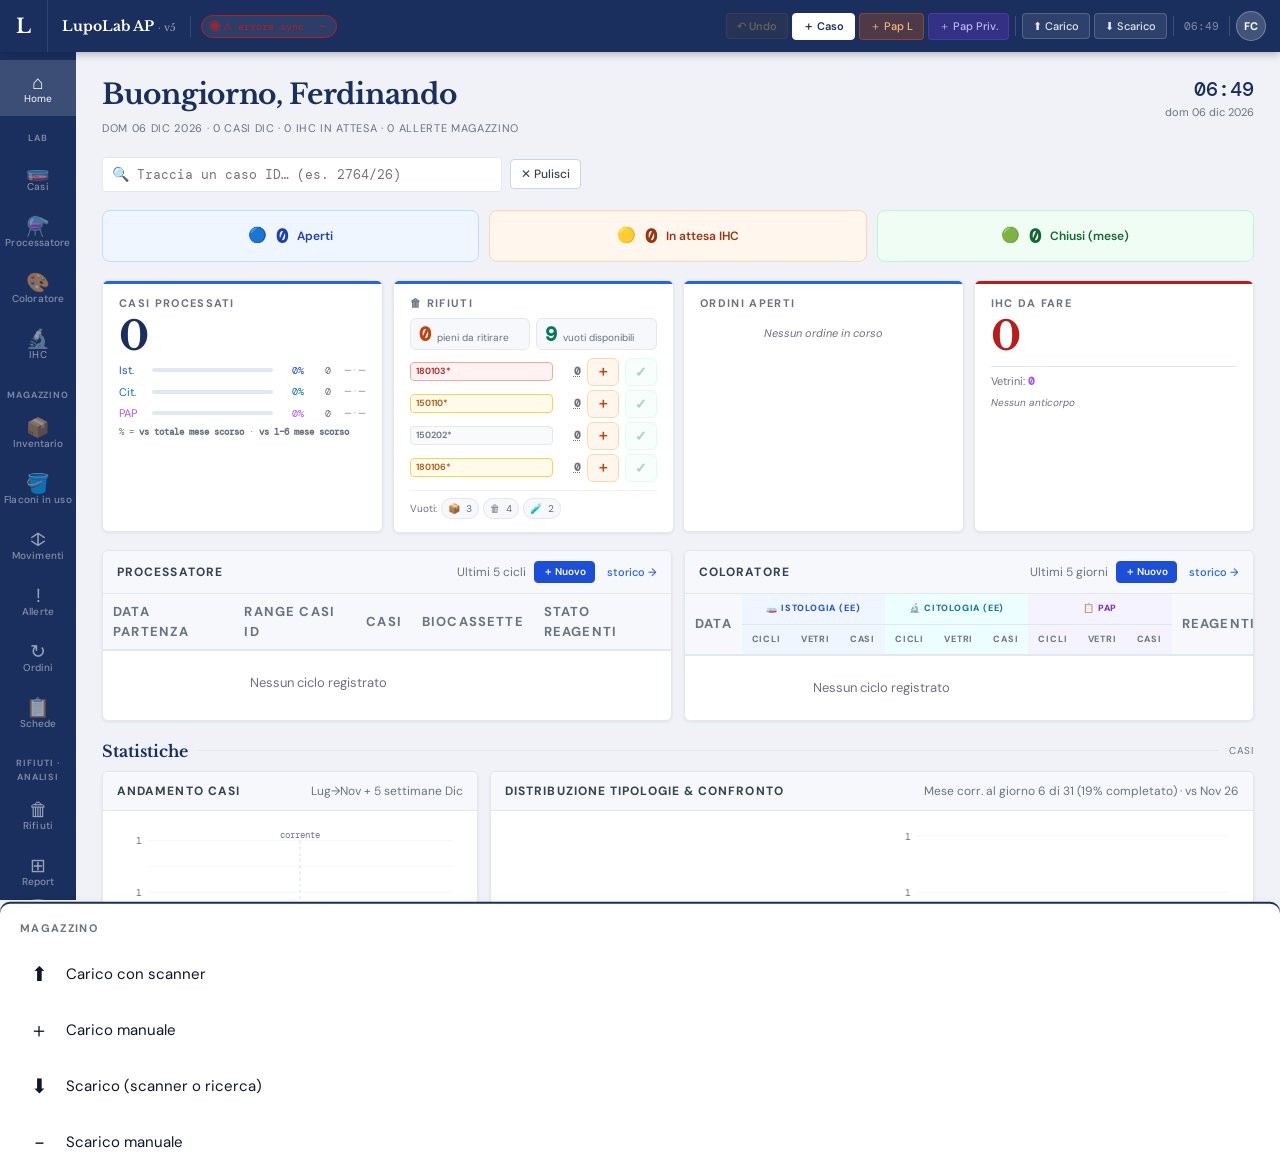
==== index.html @ 1e359bc2 "Add files via upload" ====
<!DOCTYPE html>
<html lang="it">
<head>
<meta charset="UTF-8">
<meta name="viewport" content="width=device-width,initial-scale=1">
<title>LupoLab AP · v5</title>
<link rel="preconnect" href="https://fonts.googleapis.com">
<link rel="preconnect" href="https://fonts.gstatic.com" crossorigin>
<link href="https://fonts.googleapis.com/css2?family=Libre+Baskerville:ital,wght@0,400;0,700;1,400&family=DM+Sans:wght@400;500;600&family=DM+Mono:wght@400;500&display=swap" rel="stylesheet">
<!-- defer: queste librerie servono solo per scan barcode e import Excel, mai all'avvio.
     Senza defer bloccavano il rendering della pagina finché non erano scaricate (>1MB). -->
<script defer src="https://unpkg.com/@zxing/library@0.19.1/umd/index.min.js"></script>
<script defer src="https://cdn.sheetjs.com/xlsx-0.20.3/package/dist/xlsx.full.min.js"></script>
<template id="__bundler_thumbnail" data-bg-color="#1a2f5e">
  <svg viewBox="0 0 1200 800" xmlns="http://www.w3.org/2000/svg">
    <rect width="1200" height="800" fill="#1a2f5e"/>
    <!-- vetrino portaoggetti -->
    <rect x="430" y="150" width="340" height="500" rx="18" fill="#ffffff" opacity="0.95"/>
    <rect x="430" y="150" width="340" height="118" rx="18" fill="#2563eb"/>
    <rect x="430" y="250" width="340" height="18" fill="#1a2f5e" opacity="0.18"/>
    <!-- sezione di tessuto -->
    <circle cx="600" cy="440" r="96" fill="#b45309" opacity="0.55"/>
    <circle cx="568" cy="410" r="34" fill="#6d28d9" opacity="0.6"/>
    <circle cx="636" cy="470" r="26" fill="#0e7490" opacity="0.6"/>
    <!-- righe di dati -->
    <rect x="478" y="572" width="244" height="13" rx="6" fill="#1a2f5e" opacity="0.3"/>
    <rect x="478" y="601" width="168" height="13" rx="6" fill="#1a2f5e" opacity="0.18"/>
    <text x="600" y="726" font-family="Georgia,serif" font-size="52" font-weight="700"
          fill="#ffffff" text-anchor="middle" opacity="0.92">LupoLab AP</text>
  </svg>
</template>
<style>
:root {
  --accent:   #1a2f5e;
  --accent2:  #2563eb;
  --accent-hi:rgba(255,255,255,.15);
  --bg:       #f0f2f7;
  --surface:  #ffffff;
  --surface2: #f6f8fc;   /* V7: allineato a --sunken */
  --border:   #e2e8f0;
  --border2:  #cbd5e1;
  --border-faint: #eef2f7;
  --text:     #0f172a;
  --text2:    #374151;
  --text3:    #6b7280;
  --text4:    #78838f;   /* V4: era #b0bec5 → 1.91:1, non leggibile */
  /* V4 — foreground scuriti per superare 4.5:1 sui rispettivi fondi.
     I fondi (-bg) e i bordi (-bd) restano invariati: la palette percepita non cambia. */
  --green:    #047857; --green-bg:#ecfdf5; --green-bd:#a7f3d0;   /* 4.79:1 */
  --red:      #b91c1c; --red-bg:  #fef2f2; --red-bd:  #fca5a5;   /* 5.94:1 */
  --yellow:   #b45309; --yellow-bg:#fffbeb;--yellow-bd:#fcd34d;  /* 4.99:1 */
  --blue:     #1d4ed8; --blue-bg: #eff6ff; --blue-bd: #bfdbfe;   /* 6.42:1 */
  --orange:   #c2410c; --orange-bg:#fff7ed;--orange-bd:#fed7aa;  /* 4.94:1 */
  --purple:   #6d28d9; --purple-bg:#f5f3ff;--purple-bd:#ddd6fe;  /* 6.66:1 */
  --teal:     #0e7490; --teal-bg: #ecfeff; --teal-bd: #a5f3fc;   /* 5.11:1 */
  --bg2:      #ffffff;
  --bg3:      #f6f8fc;   /* V7: allineato a --sunken */
  --bg4:      #f1f5f9;
  /* V7 — tre superfici con un significato dichiarato.
     surface = contenuto · sunken = contenitore/incasso · bg = pagina.
     I token storici sopra restano come alias per non rompere il markup esistente. */
  --sunken:   #f6f8fc;
  --r:6px; --r-sm:4px; --r-lg:10px;
  --sh-sm:0 1px 3px rgba(15,23,42,.08);
  --sh:    0 4px 12px rgba(15,23,42,.10);
  --shadow-lg:0 10px 25px -3px rgba(0,0,0,.08),0 4px 10px -4px rgba(0,0,0,.05);
}
*,*::before,*::after{box-sizing:border-box;margin:0;padding:0}
html{scroll-behavior:smooth}
body{font-family:'DM Sans',sans-serif;font-size:14px;line-height:1.5;
  color:var(--text2);background:var(--bg);min-height:100vh;
  -webkit-font-smoothing:antialiased}
a{text-decoration:none;color:inherit}
button{font-family:inherit;cursor:pointer;border:none;background:none}
::-webkit-scrollbar{width:5px;height:5px}
::-webkit-scrollbar-track{background:transparent}
::-webkit-scrollbar-thumb{background:var(--border2);border-radius:99px}

/* Scrollbar più visibile per la tabella campioni e ordini */
#camp-tbody, #camp-counters ~ .card > div[style*="overflow-y"]{scrollbar-width:thin;scrollbar-color:var(--accent2) var(--bg2)}
.card > div[style*="overflow-y:auto"]::-webkit-scrollbar{width:12px}
.card > div[style*="overflow-y:auto"]::-webkit-scrollbar-track{background:var(--bg2);border-radius:99px}
.card > div[style*="overflow-y:auto"]::-webkit-scrollbar-thumb{background:var(--accent2);border-radius:99px;border:2px solid var(--bg2)}
.card > div[style*="overflow-y:auto"]::-webkit-scrollbar-thumb:hover{background:var(--accent)}

/* LAYOUT */
.app{display:grid;grid-template-rows:52px 1fr;
  grid-template-columns:76px 1fr;min-height:100vh}   /* O2: era 48px, icone senza nome */

/* HEADER */
.hdr{grid-column:1/-1;grid-row:1;height:52px;
  background:var(--accent);display:flex;align-items:center;
  padding:0 14px 0 0;position:sticky;top:0;z-index:200;
  box-shadow:0 2px 8px rgba(15,23,42,.30)}
.hdr-logo{width:48px;height:52px;display:flex;align-items:center;
  justify-content:center;flex-shrink:0;
  border-right:1px solid rgba(255,255,255,.10)}
.hdr-logo span{font-family:'Libre Baskerville',serif;font-size:20px;
  font-weight:700;color:#fff;letter-spacing:-.5px}
.hdr-brand{font-family:'Libre Baskerville',serif;font-size:14px;
  font-weight:700;color:#fff;padding:0 14px;white-space:nowrap;
  border-right:1px solid rgba(255,255,255,.12);margin-right:10px}
.hdr-brand span{font-size:10px;font-weight:400;opacity:.55;margin-left:4px}
.sync-chip{display:flex;align-items:center;gap:5px;padding:3px 10px;
  border-radius:999px;border:1px solid rgba(255,255,255,.16);
  background:rgba(255,255,255,.07);font-family:'DM Mono',monospace;
  font-size:10px;color:rgba(255,255,255,.70);cursor:pointer;white-space:nowrap}
.sync-dot{width:6px;height:6px;border-radius:50%;background:var(--green);flex-shrink:0}
.sync-dot.offline{background:var(--red)}
.sync-dot.syncing{background:var(--yellow);animation:pulse 1.2s infinite}
.sync-dot.err{background:var(--red);box-shadow:0 0 0 3px rgba(220,38,38,.25)}
.sync-chip.err{color:var(--red)!important;border-color:var(--red)!important}
@keyframes pulse{0%,100%{opacity:1}50%{opacity:.4}}
.hdr-gap{flex:1}
.hdr-btns{display:flex;align-items:center;gap:4px;min-width:0}
.hdr-actions{display:flex;align-items:center;gap:4px;min-width:0}
.hbtn{padding:5px 10px;border-radius:var(--r-sm);
  border:1px solid rgba(255,255,255,.18);background:rgba(255,255,255,.09);
  color:rgba(255,255,255,.88);font-size:11px;font-weight:500;
  transition:background .13s;white-space:nowrap}
.hbtn:hover{background:rgba(255,255,255,.20)}
.hbtn.primary{background:#fff;color:var(--accent);border-color:#fff;font-weight:600}
.hbtn.primary:hover{background:#e8f0fe}
.hbtn.pap-l{background:rgba(234,88,12,.25);border-color:rgba(234,88,12,.40);color:#fdba74}
.hbtn.pap-p{background:rgba(124,58,237,.25);border-color:rgba(124,58,237,.40);color:#c4b5fd}
.hbtn.undo{background:rgba(217,119,6,.20);border-color:rgba(217,119,6,.40);color:#fcd34d}
.hbtn.undo:disabled{opacity:.35;cursor:not-allowed}
.hdr-sep{width:1px;height:20px;background:rgba(255,255,255,.16);margin:0 2px}
.hdr-time{font-family:'DM Mono',monospace;font-size:11px;
  color:rgba(255,255,255,.45);padding:0 4px}
.fc-btn{width:30px;height:30px;border-radius:50%;background:rgba(255,255,255,.18);
  border:1px solid rgba(255,255,255,.28);color:#fff;font-size:11px;
  font-weight:700;display:flex;align-items:center;justify-content:center;
  cursor:pointer;flex-shrink:0;transition:background .13s}
.fc-btn:hover{background:rgba(255,255,255,.30)}

/* RAIL */
.rail{grid-column:1;grid-row:2;width:76px;background:var(--accent);
  overflow-y:auto;scrollbar-width:none;
  display:flex;flex-direction:column;align-items:center;
  padding:8px 0;position:sticky;top:52px;
  height:calc(100vh - 52px);overflow-y:auto;scrollbar-width:none}
.rail::-webkit-scrollbar{display:none}
.rail-item{position:relative;width:100%;min-height:56px;display:flex;
  flex-direction:column;align-items:center;justify-content:center;gap:2px;
  padding:6px 2px;font-size:19px;line-height:1;text-align:center;
  color:rgba(255,255,255,.55);cursor:pointer;
  transition:color .12s,background .12s;flex-shrink:0;user-select:none}
.rail-item:hover{background:rgba(255,255,255,.10);color:rgba(255,255,255,.90)}
.rail-item.active{background:var(--accent-hi);color:#fff}
.rail-item::after{content:attr(data-label);
  font-family:'DM Sans',sans-serif;font-size:10px;font-weight:500;
  letter-spacing:.01em;max-width:72px;overflow:hidden;text-overflow:ellipsis;
  white-space:nowrap;color:inherit;opacity:.85;pointer-events:none}
.rail-badge{position:absolute;top:6px;right:14px;min-width:14px;height:14px;
  background:var(--red);color:#fff;border-radius:999px;font-size:8px;
  font-weight:700;display:flex;align-items:center;justify-content:center;
  padding:0 3px;pointer-events:none}
.rail-badge.hidden{display:none}
.rail-div{width:44px;height:1px;background:rgba(255,255,255,.14);margin:8px auto 2px}
/* O3 — intestazione di gruppo: dice a cosa serve il blocco di icone sotto */
.rail-grp{font-size:9px;font-weight:700;letter-spacing:.1em;text-transform:uppercase;
  color:rgba(255,255,255,.42);text-align:center;padding:6px 2px 3px;user-select:none}
.rail-bottom{flex:1}
.rail-avatar{width:30px;height:30px;border-radius:50%;
  background:rgba(255,255,255,.18);border:1px solid rgba(255,255,255,.28);
  color:#fff;font-size:11px;font-weight:700;display:flex;
  align-items:center;justify-content:center;cursor:pointer;
  transition:background .12s;margin-bottom:8px}
.rail-avatar:hover{background:rgba(255,255,255,.30)}

/* MAIN */
.main{grid-column:2;grid-row:2;padding:22px 26px;
  overflow-y:auto;min-height:calc(100vh - 52px)}
.view{display:none}.view.active{display:block}

/* CARD */
.card{background:var(--surface);border:1px solid var(--border);border-radius:var(--r);overflow:hidden;box-shadow:var(--sh-sm)}
.card-hdr{display:flex;align-items:center;gap:8px;padding:10px 14px;border-bottom:1px solid var(--border);background:var(--sunken)}
.card-title{font-size:12px;font-weight:700;letter-spacing:.09em;text-transform:uppercase;color:var(--text2);flex:1}
.card-sub{font-size:12px;color:var(--text3)}
.card-lnk{font-size:11px;color:var(--accent2);font-weight:500;cursor:pointer;white-space:nowrap}
.card-lnk:hover{text-decoration:underline}

/* KPI */
.kpi-card{background:var(--surface);border:1px solid var(--border);border-radius:var(--r);padding:14px 16px 13px;box-shadow:var(--sh-sm);position:relative;overflow:hidden;cursor:pointer;transition:box-shadow .13s,transform .13s}
.kpi-card:hover{box-shadow:var(--sh);transform:translateY(-1px)}
.kpi-card::before{content:'';position:absolute;top:0;left:0;right:0;height:3px;background:var(--accent2);border-radius:var(--r) var(--r) 0 0}
.kpi-card.k-red::before{background:var(--red)}
.kpi-card.k-orange::before{background:var(--orange)}
.kpi-card.k-purple::before{background:var(--purple)}
.kpi-card.k-green::before{background:var(--green)}
/* FIX [UI/UX]: card Rifiuti in home */
.rifh{container-type:inline-size}
@container (max-width:250px){ .rifh-r .rifh-n{display:none} .rifh-r .cer-chip{flex:1;justify-content:flex-start} .rifh-tot span{font-size:9px} }
.rifh-tot{display:grid;grid-template-columns:1fr 1fr;gap:6px;margin:6px 0 8px}
.rifh-tot>div{background:var(--sunken);border:1px solid var(--border);border-radius:6px;padding:5px 8px;display:flex;align-items:baseline;gap:6px;min-width:0}
.rifh-tot b{font-family:'DM Mono',monospace;font-size:20px;font-weight:700;line-height:1}
.rifh-tot span{font-size:10px;color:var(--text3);line-height:1.2}
.rifh-righe{display:flex;flex-direction:column;gap:4px}
.rifh-r{display:flex;align-items:center;gap:6px;font-size:11px;min-width:0}
.rifh-r .cer-chip{font-size:9px;padding:2px 5px;flex-shrink:0}
.rifh-r .rifh-n{flex:1;min-width:0;color:var(--text2);white-space:nowrap;overflow:hidden;text-overflow:ellipsis}
.rifh-r .rifh-p{font-family:'DM Mono',monospace;font-weight:700;min-width:22px;text-align:right}
.rifh-b{width:32px;height:28px;border-radius:6px;border:1px solid var(--border2);background:var(--surface);font-size:14px;font-weight:700;color:var(--text2);cursor:pointer;flex-shrink:0;display:flex;align-items:center;justify-content:center;padding:0}
.rifh-b.add{color:var(--orange);border-color:var(--orange-bd);background:var(--orange-bg)}
.rifh-b.ok{color:var(--green);border-color:var(--green-bd);background:var(--green-bg)}
.rifh-b:disabled{opacity:.35;cursor:not-allowed}
.rifh-vuoti{display:flex;gap:4px;flex-wrap:wrap;margin-top:8px;padding-top:7px;border-top:1px solid var(--border-faint);font-size:10px;color:var(--text3);align-items:center}
.rifh-vuoti .v{padding:2px 6px;border-radius:10px;background:var(--bg3);border:1px solid var(--border);font-family:'DM Mono',monospace;white-space:nowrap}
.rifh-vuoti .v.zero{background:var(--red-bg);border-color:var(--red-bd);color:var(--red)}
.rifh-vuoti .v.poco{background:var(--yellow-bg);border-color:var(--yellow-bd);color:var(--yellow)}
.kpi-lbl{font-size:11px;font-weight:700;letter-spacing:.12em;text-transform:uppercase;color:var(--text3);margin-bottom:5px}
.kpi-val{font-family:'Libre Baskerville',serif;font-size:40px;font-weight:700;color:var(--accent);line-height:1;margin-bottom:4px}
.kpi-val.red{color:var(--red)}.kpi-val.blue{color:var(--blue)}.kpi-val.orange{color:var(--orange)}.kpi-val.green{color:var(--green)}
.kpi-delta{font-family:'DM Mono',monospace;font-size:10px;color:var(--text3);margin-top:4px}
.kpi-delta.up{color:var(--green)}
.kpi-delta.down{color:var(--red)}

/* CER chips */
.cer-chip{padding:4px 6px;border-radius:var(--r-sm);font-size:10px;font-weight:600;display:flex;justify-content:space-between;gap:4px}
.cer-chip.red{background:var(--red-bg);color:var(--red);border:1px solid var(--red-bd)}
.cer-chip.yellow{background:var(--yellow-bg);color:var(--yellow);border:1px solid var(--yellow-bd)}
.cer-chip.gray{background:#f9fafb;color:#6b7280;border:1px solid #e5e7eb}

/* TABELLE */
.tbl{width:100%;border-collapse:collapse}
.tbl thead th{text-align:left;padding:8px 10px;font-size:13px;font-weight:700;letter-spacing:.09em;text-transform:uppercase;color:var(--text3);background:var(--sunken);border-bottom:2px solid var(--border)}
.tbl tbody tr{border-bottom:1px solid var(--border);transition:background .10s}
.tbl tbody tr:last-child{border-bottom:none}
.tbl tbody tr:hover{background:var(--sunken)}
.tbl tbody td{padding:8px 10px;font-size:14px;color:var(--text2);vertical-align:middle;white-space:nowrap}
.mono{font-family:'DM Mono',monospace;font-size:13px}
.exp-arrow{cursor:pointer;color:var(--text3);font-size:10px;padding-right:4px;transition:transform .15s;width:18px;display:inline-block}
.expandable{cursor:pointer}
.expandable:hover .exp-arrow{color:var(--accent2)}
.expandable.open .exp-arrow{transform:rotate(90deg)}
.exp-row{background:#f0f4ff !important}
.exp-row.hidden{display:none}
.exp-body{padding:10px 14px;font-size:12px;color:var(--text2);line-height:1.8}
.note-warn{display:inline-block;background:var(--yellow-bg);color:var(--yellow);padding:2px 8px;border-radius:var(--r-sm);font-size:11px;font-weight:500;border:1px solid var(--yellow-bd)}
.note-ok{display:inline-block;color:var(--text3);font-size:11px}

/* BADGE */
.badge{display:inline-flex;align-items:center;padding:3px 9px;border-radius:999px;font-size:11px;font-weight:600;border:1px solid transparent;white-space:nowrap}
.bg-green{background:var(--green-bg);color:var(--green);border-color:var(--green-bd)}
.bg-red{background:var(--red-bg);color:var(--red);border-color:var(--red-bd)}
.bg-yellow{background:var(--yellow-bg);color:var(--yellow);border-color:var(--yellow-bd)}
.bg-blue{background:var(--blue-bg);color:var(--blue);border-color:var(--blue-bd)}
.bg-orange{background:var(--orange-bg);color:var(--orange);border-color:var(--orange-bd)}
.bg-purple{background:var(--purple-bg);color:var(--purple);border-color:var(--purple-bd)}
.bg-teal{background:var(--teal-bg);color:var(--teal);border-color:var(--teal-bd)}

/* PAGE HEADER */
.pg-hdr{display:flex;align-items:center;justify-content:space-between;margin-bottom:18px;flex-wrap:wrap;gap:8px}
/* V9 — .page-sub e .page-title sono alias storici: una sola resa */
.page-sub,.pg-sub{font-size:12.5px;color:var(--text3);margin-top:2px}
.pg-title{font-family:'Libre Baskerville',serif;font-size:22px;font-weight:700;color:var(--accent)}

/* CONTATORI */
.cnt-card{background:var(--surface);border:1px solid var(--border);border-radius:var(--r);padding:12px 14px;box-shadow:var(--sh-sm)}
.cnt-lbl{font-size:11px;font-weight:700;letter-spacing:.11em;text-transform:uppercase;color:var(--text3);margin-bottom:4px}
.cnt-val{font-family:'Libre Baskerville',serif;font-size:28px;font-weight:700;line-height:1}

/* FILTRI CHIP */
.filter-bar{display:flex;gap:5px;margin-bottom:12px;flex-wrap:wrap;align-items:center}
.chip,.f-btn{padding:5px 13px;border-radius:999px;border:1.5px solid var(--border2);background:var(--surface);color:var(--text2);cursor:pointer;font-size:12px;font-weight:500;transition:all .12s;font-family:'DM Sans',sans-serif;display:inline-flex;align-items:center}
.chip:hover,.f-btn:hover{border-color:var(--accent2);color:var(--accent2)}
.chip.active,.f-btn.active{background:var(--accent);color:#fff;border-color:var(--accent);font-weight:600}

/* BOTTONI PAGINA
   V5 — .hbtn2 e .btn condividono taglia, raggio e peso: lo stesso
   "＋ Registra" ha lo stesso aspetto in tutte le 16 viste. */
.hbtn2{padding:8px 14px;border-radius:var(--r-sm);border:1.5px solid var(--border2);background:var(--surface);color:var(--text2);font-size:13px;font-weight:500;cursor:pointer;transition:all .13s;font-family:'DM Sans',sans-serif;white-space:nowrap}
.hbtn2:hover{border-color:var(--accent2);color:var(--accent2)}
.hbtn2.primary{background:var(--blue);border-color:var(--blue);color:#fff;font-weight:600}
.hbtn2.primary:hover{filter:brightness(.94);color:#fff}
.hbtn2.primary:hover{background:#1d4ed8;border-color:#1d4ed8}
.hbtn2.pap-l{background:var(--orange-bg);border-color:var(--orange-bd);color:var(--orange)}
.hbtn2.pap-p{background:var(--purple-bg);border-color:var(--purple-bd);color:var(--purple)}
.hbtn2.ok{background:var(--green-bg);border-color:var(--green-bd);color:var(--green)}
.hbtn2.warn{background:var(--yellow-bg);border-color:var(--yellow-bd);color:var(--yellow)}
.hbtn2.danger{background:var(--red-bg);border-color:var(--red-bd);color:var(--red)}

/* AZIONI TABELLA */
.act-cell{width:32px;text-align:center}
.act-btn{padding:4px 6px;border-radius:var(--r-sm);border:1px solid var(--border);background:var(--surface);cursor:pointer;font-size:11px;transition:background .12s;color:var(--text3)}
.act-btn:hover{background:var(--bg);border-color:var(--border2)}

/* SEARCH INPUT */
.search-inp{padding:8px 10px 8px 30px;border:1.5px solid var(--border2);border-radius:var(--r-sm);font-size:16px;background:var(--surface);color:var(--text);outline:none;width:200px;font-family:'DM Sans',sans-serif}
.search-inp:focus{border-color:var(--accent2);box-shadow:0 0 0 3px rgba(37,99,235,.10)}
.search-wrap{position:relative;display:flex;align-items:center}
.search-wrap .s-ico{position:absolute;left:9px;font-size:12px;color:var(--text3);pointer-events:none}

/* ORDINI */
.ord-card{background:var(--surface);border:1.5px solid var(--border);border-radius:var(--r);padding:12px 14px;cursor:pointer;transition:border-color .13s,box-shadow .13s}
.ord-card:hover{border-color:var(--accent2);box-shadow:var(--sh-sm)}
.ord-card.active-ord{border-color:var(--accent2);box-shadow:0 0 0 3px rgba(37,99,235,.12)}

/* ALLERTE */
.alert-row{background:var(--surface);border:1px solid var(--border);border-radius:var(--r);padding:12px 14px;display:flex;align-items:center;gap:10px;box-shadow:var(--sh-sm)}
.alert-prod{font-size:13px;font-weight:600;color:var(--text);margin-bottom:2px}
.alert-meta{font-size:11px;color:var(--text3)}

/* RIFIUTI BIG CARD */
.cer-big{background:var(--surface);border:1px solid var(--border);border-radius:var(--r);padding:14px 16px;box-shadow:var(--sh-sm)}
.cer-big.red{border-top:3px solid var(--red)}.cer-big.yellow{border-top:3px solid var(--yellow)}.cer-big.gray{border-top:3px solid var(--text3)}
.cer-big.blue{border-top:3px solid var(--blue)}
.cer-code{font-family:'DM Mono',monospace;font-size:16px;font-weight:700;color:var(--accent);margin-bottom:4px}
.cer-desc{font-size:11px;color:var(--text3);margin-bottom:10px}
.cer-counts{display:flex;flex-direction:column;gap:4px;font-size:13px;color:var(--text2)}

/* FC MENU */
.fc-item{padding:8px 14px;font-size:12px;font-weight:500;color:var(--text2);cursor:pointer;transition:background .12s;display:flex;align-items:center;gap:8px}
.fc-item:hover{background:var(--bg)}
.fc-item .ico{width:18px;text-align:center}

/* MODAL */
.modal-overlay{position:fixed;inset:0;background:rgba(15,23,42,.5);display:flex;align-items:center;justify-content:center;z-index:1000;opacity:0;pointer-events:none;transition:opacity .2s;backdrop-filter:blur(4px)}
.modal-overlay.open{opacity:1;pointer-events:all}
.modal{background:var(--bg2);border-radius:var(--r-lg);padding:24px;box-shadow:var(--shadow-lg);max-height:90vh;overflow-y:auto;width:480px;max-width:95vw;transform:translateY(8px);transition:transform .2s;border:1px solid var(--border)}
.modal-overlay.open .modal{transform:translateY(0)}
.modal-title{font-family:'Libre Baskerville',serif;font-size:20px;font-weight:700;color:var(--accent);margin-bottom:18px;letter-spacing:-.3px}
.modal-footer{display:flex;gap:8px;justify-content:flex-end;margin-top:20px;padding-top:16px;border-top:1px solid var(--border)}
.form-grid{display:grid;grid-template-columns:1fr 1fr;gap:12px}
.fg{display:flex;flex-direction:column;gap:4px;margin-bottom:0}
.fg.full{grid-column:1/-1}
.fg label{font-size:11px;font-weight:600;color:var(--text3)}
.fg input,.fg select,.fg textarea{padding:9px 11px;border:1.5px solid var(--border2);border-radius:var(--r-sm);font-size:16px;font-family:'DM Sans',sans-serif;color:var(--text);background:var(--surface);outline:none;transition:border-color .12s}
.fg input:focus,.fg select:focus,.fg textarea:focus{border-color:var(--accent2);box-shadow:0 0 0 3px rgba(37,99,235,.10)}
.fg textarea{resize:vertical;min-height:60px;font-family:'DM Sans',sans-serif}
.btn{padding:8px 14px;border-radius:var(--r-sm);border:1.5px solid var(--border2);background:var(--surface);font-size:13px;font-weight:500;color:var(--text2);cursor:pointer;font-family:'DM Sans',sans-serif;transition:background .12s,border-color .12s}
.btn:hover{background:var(--bg);border-color:var(--border2)}
.btn-sm{padding:6px 10px;font-size:12px}
.btn-primary{background:var(--accent2);color:#fff;border-color:var(--accent2);font-weight:600}
.btn-primary:hover{background:#1d4ed8;border-color:#1d4ed8}
.btn-ok{background:var(--green-bg);color:var(--green);border-color:var(--green-bd)}
.btn-warn{background:var(--yellow-bg);color:var(--yellow);border-color:var(--yellow-bd)}
.btn-danger{background:var(--red-bg);color:var(--red);border-color:var(--red-bd)}
.btn-danger:hover{background:#fee2e2}
.reagente-usato-row{display:flex;flex-wrap:wrap;gap:8px;align-items:center;padding:8px 12px;border:1.5px solid var(--border);border-radius:var(--r-sm);margin-bottom:6px;background:var(--bg3);transition:border-color .12s}
.reagente-usato-row select,.reagente-usato-row input{flex:1;padding:4px 8px;border:1px solid var(--border2);border-radius:var(--r-sm);font-size:12px;font-family:'DM Mono',monospace;background:var(--surface)}

/* TOAST */
.toast-container{position:fixed;bottom:20px;left:50%;transform:translateX(-50%);z-index:2000;display:flex;flex-direction:column;gap:8px;pointer-events:none;align-items:center}
.toast{background:#1a2f5e;color:#fff;padding:10px 20px;border-radius:var(--r);font-size:13px;font-weight:500;opacity:0;transform:translateY(20px);transition:opacity .25s,transform .25s;pointer-events:auto;box-shadow:0 6px 20px rgba(0,0,0,.18);max-width:360px}
.toast.show{opacity:1;transform:translateY(0)}
.toast.t-ok,.toast.t-success{background:var(--green)}
.toast.t-err,.toast.t-error{background:var(--red)}
.toast.t-warn,.toast.t-warning{background:var(--yellow);color:#1a2f5e}
.toast.t-info{background:var(--accent)}
@keyframes fadeIn{from{opacity:0;transform:translateY(-4px)}to{opacity:1;transform:translateY(0)}}

/* IHC chips (anticorpi) */
.ihc-chips{display:flex;flex-wrap:wrap;gap:4px;margin-top:6px}
.ihc-chip{padding:2px 8px;border-radius:999px;font-size:10px;font-weight:600;border:1px solid var(--border);background:var(--surface);color:var(--text2);cursor:pointer;transition:all .12s;font-family:'DM Sans',sans-serif}
.ihc-chip:hover{border-color:var(--accent2)}
.ihc-chip.done{background:var(--green-bg);border-color:var(--green-bd);color:var(--green);text-decoration:line-through;opacity:.7}

/* Campione card (IHC) */
.campione-card{background:var(--surface);border:1.5px solid var(--border);border-radius:var(--r);padding:12px 14px;margin-bottom:8px;cursor:pointer;transition:border-color .13s,box-shadow .13s}
.campione-card:hover{border-color:var(--accent2);box-shadow:var(--sh-sm)}

/* Frammento chip (tracciabilità) */
.frammento-chip{display:inline-flex;align-items:center;gap:3px;background:var(--blue-bg);border:1px solid var(--blue-bd);border-radius:4px;padding:2px 7px;font-size:11px;font-family:'DM Mono',monospace;color:var(--blue);margin:2px}
.frammento-chip.removable button{background:none;border:none;cursor:pointer;color:var(--text3);font-size:11px;padding:0 2px}

/* DDT drop zone */
.ddt-drop{border:2px dashed var(--border2);border-radius:var(--r);padding:24px;text-align:center;cursor:pointer;transition:border-color .12s,background .12s}
.ddt-drop:hover{border-color:var(--accent2);background:var(--blue-bg)}
.ddt-drop.dragover{border-color:var(--accent2);background:var(--blue-bg)}

/* Stat card (cnt-card alias) */
.stat-card{background:var(--surface);border:1px solid var(--border);border-radius:var(--r);padding:12px 14px;box-shadow:var(--sh-sm)}

/* Waste card / prod card */
/* ─── F5 · Flash sulla riga appena aggiornata ─── */
@keyframes rowFlash{
  0%{background:#fef9c3}
  70%{background:#fef9c3}
  100%{background:transparent}}
.tbl tbody tr.flash > td{animation:rowFlash 1.6s ease-out}

/* ─── V3: nessun campo sotto i 16px (iOS zooma al focus sotto questa soglia) ─── */
input,select,textarea{font-size:16px}
input[type=number]{font-size:16px}

/* ─── Scansione barcode/QR (V2: classi usate nei 3 modali di scan) ─── */
#cs-video-wrap,#ss-video-wrap,#barcode-video-wrap{position:relative;overflow:hidden;border-radius:var(--r)}
.scan-line{position:absolute;left:6%;right:6%;top:0;height:2px;border-radius:2px;
  background:linear-gradient(90deg,transparent,var(--green),transparent);
  box-shadow:0 0 10px rgba(5,150,105,.7);animation:scanSweep 2.1s ease-in-out infinite;pointer-events:none}
@keyframes scanSweep{0%{top:8%}50%{top:88%}100%{top:8%}}
.scan-result-box{display:flex;align-items:center;gap:10px;padding:10px 12px;
  background:var(--bg3);border:1px solid var(--border);border-radius:var(--r);min-height:44px}
.sr-label{font-size:10px;font-weight:700;letter-spacing:.1em;text-transform:uppercase;
  color:var(--text3);flex-shrink:0}
.sr-val{font-family:'DM Mono',monospace;font-size:14px;font-weight:500;color:var(--text);
  word-break:break-all;flex:1}

/* ─── Tooltip universale ─── */
#tt{position:fixed;z-index:9999;background:var(--text,#1e293b);color:#fff;font-size:11px;line-height:1.5;padding:6px 10px;border-radius:6px;max-width:220px;pointer-events:none;box-shadow:0 4px 12px rgba(0,0,0,.25);transition:opacity .12s;opacity:0}
#tt.show{opacity:1}

.waste-grid{display:grid;grid-template-columns:repeat(auto-fill,minmax(280px,1fr));gap:14px;margin-bottom:14px}
.waste-card{background:var(--bg2);border:1px solid var(--border);border-radius:var(--r);padding:16px;box-shadow:var(--sh-sm)}
.waste-card.wc-yellow{border-top:3px solid var(--yellow)}
.waste-card.wc-orange{border-top:3px solid var(--orange)}
.waste-card.wc-red{border-top:3px solid var(--red)}
.waste-card.wc-blue{border-top:3px solid var(--blue)}
.waste-card-title{display:flex;align-items:flex-start;gap:10px;margin-bottom:8px}
.waste-type-icon{font-size:22px;flex-shrink:0;margin-top:2px}
.waste-counters{display:flex;gap:12px;margin:12px 0}
.wc-box{flex:1;text-align:center;background:var(--bg3);border-radius:8px;padding:10px 6px;border:1px solid var(--border-faint)}
.wc-num{font-family:'DM Mono',monospace;font-size:28px;font-weight:700;line-height:1}
.wc-lbl{font-size:11px;color:var(--text3);margin-top:4px;text-transform:uppercase;letter-spacing:.06em}
.waste-btns{display:flex;gap:6px;flex-wrap:wrap;margin-top:8px}
.btn-waste{background:#fef3c7;color:#92400e;border-color:#fcd34d}
.btn-waste:hover{background:#fde68a}

.prod-card{background:var(--surface);border:1.5px solid var(--border);border-radius:var(--r);padding:10px 12px;cursor:pointer;transition:border-color .12s}
.prod-card:hover{border-color:var(--accent2)}

/* Home list item */
.home-list-item{display:flex;align-items:center;justify-content:space-between;padding:8px 10px;border-bottom:1px solid var(--border-faint);font-size:13px;cursor:pointer;transition:background .12s;gap:10px}
.home-list-item:last-child{border-bottom:none}
.home-list-item:hover{background:var(--bg3)}
.home-empty{text-align:center;color:var(--text3);font-size:13px;padding:14px 12px}
.home-empty .empty-cta{margin-top:8px;min-height:40px;font-size:13px}

/* Ricerca inversa result inline */
.inverse-result{display:none;margin-top:10px;padding:10px;background:var(--blue-bg);border:1px solid var(--blue-bd);border-radius:var(--r-sm);font-size:12px}
.inverse-result.show{display:block}

/* Pezzo box (campione detail) */
.pezzo-box{background:var(--bg3);border:1px solid var(--border);border-radius:var(--r-sm);padding:10px;margin-bottom:8px}

/* Legenda inline */
.leg-inline{display:flex;gap:12px;margin-bottom:10px;font-size:11px;flex-wrap:wrap}
.leg-inline span{display:flex;align-items:center;gap:5px}
.leg-sw{width:12px;height:12px;border-radius:2px;display:inline-block}

/* Section divider con label */
.sect-div{margin-bottom:8px;display:flex;align-items:center;gap:10px}
.sect-div-title{font-family:'Libre Baskerville',serif;font-size:16px;font-weight:700;color:var(--accent)}
.sect-div-line{flex:1;height:1px;background:var(--border)}
.sect-div-tag{font-size:10px;color:var(--text3);text-transform:uppercase;letter-spacing:.08em}

/* Hero % (ordine detail) */
.hero-pct{padding:20px 20px 16px;border-bottom:1px solid var(--border);text-align:center}
.hero-pct-meta{font-size:10px;font-weight:700;letter-spacing:.10em;text-transform:uppercase;color:var(--text3);margin-bottom:6px}
.hero-pct-val{font-family:'Libre Baskerville',serif;font-size:48px;font-weight:700;line-height:1}
.hero-pct-sub{font-size:12px;color:var(--text3);margin-bottom:10px}
.hero-pct-bar{height:8px;background:var(--border);border-radius:99px;overflow:hidden;max-width:300px;margin:0 auto}
.hero-pct-bar > div{height:100%;border-radius:99px}

/* DDT preview tile */
.ddt-tile{display:flex;gap:10px;align-items:start;margin-bottom:10px;padding:10px;border:1px solid var(--border);border-radius:var(--r-sm);background:var(--bg3)}
.ddt-icon{width:72px;height:88px;border:2px solid var(--blue-bd);border-radius:6px;display:flex;flex-direction:column;align-items:center;justify-content:center;font-size:22px;flex-shrink:0;background:var(--blue-bg)}
.ddt-icon.green{border-color:var(--green-bd);background:var(--green-bg)}

/* Tabs (modal scheda prodotto) */
.tabs-bar,.tabs{display:flex;gap:0;border-bottom:1px solid var(--border);margin-bottom:14px;overflow-x:auto;scrollbar-width:none}
.tabs::-webkit-scrollbar{display:none}
.tab-btn,.tabs .tab{padding:8px 14px;border:none;background:none;cursor:pointer;font-size:12px;color:var(--text3);font-weight:500;border-bottom:2px solid transparent;transition:all .12s}
.tab-btn:hover,.tabs .tab:hover{color:var(--text2)}
.tab-btn.active,.tabs .tab.active{color:var(--accent);border-bottom-color:var(--accent);font-weight:600}
.tab-content{display:none}
.tab-content.active{display:block}

/* AI row (scheda prodotto AI suggestions) */
.ai-row{display:flex;gap:10px;padding:10px;background:var(--purple-bg);border:1px solid var(--purple-bd);border-radius:var(--r-sm);margin-bottom:8px;font-size:12px;color:var(--text2)}
.ai-row .ai-ico{font-size:16px;flex-shrink:0}

/* ─── V6 · Cifre operative in DM Mono (larghezza fissa = colonne allineate).
   Serif riservato ai numeri-titolo della dashboard (.kpi-val, .strip-val). ─── */
.cnt-val,.wc-num,.rifiuti-num,.col-cnt-val,.tbl .num,
.badge-qty,.qty-val,.lot-qty{font-family:'DM Mono',monospace;font-variant-numeric:tabular-nums}
.tbl tbody td{font-variant-numeric:tabular-nums}

/* ─── V10 · Stato vuoto unico: icona + frase + azione che risolve ─── */
.empty-state,.empty{text-align:center;padding:36px 20px;color:var(--text3)}
.empty-state .ico,.empty .e-ico,.e-ico{font-size:34px;display:block;margin-bottom:10px;opacity:.55}
.empty-state p,.empty p{font-size:14px;margin:0 0 4px;color:var(--text2)}
.empty-hint{font-size:12.5px;color:var(--text3);margin:0 0 14px}
.empty-cta{display:inline-flex;align-items:center;gap:6px;min-height:44px;
  padding:0 18px;border-radius:var(--r-sm);border:0;background:var(--blue);color:#fff;
  font-family:'DM Sans',sans-serif;font-size:14px;font-weight:600;cursor:pointer}
.empty-cta:hover{filter:brightness(.94)}

/* Report KV (key-value) */
.report-kv{display:grid;grid-template-columns:120px 1fr;gap:6px 12px;font-size:12px;margin-bottom:10px}
.report-kv dt{color:var(--text3);font-weight:500}
.report-kv dd{color:var(--text);font-family:'DM Mono',monospace}

/* Mini table for dashboard analytics previsione */
.dash-prev-table{width:100%;border-collapse:collapse}
.dash-prev-table th{text-align:left;padding:6px 8px;font-size:9px;font-weight:700;letter-spacing:.07em;text-transform:uppercase;color:var(--text3);background:var(--bg3);border-bottom:1px solid var(--border)}
.dash-prev-table td{padding:6px 8px;font-size:11px;color:var(--text2);border-bottom:1px solid var(--border-faint)}
.dash-prev-table tr:last-child td{border-bottom:none}
.dash-prev-table .mono{font-family:'DM Mono',monospace;color:var(--text)}
.dash-prev-table .pill{display:inline-block;padding:1px 7px;border-radius:999px;font-size:9px;font-weight:600}

/* Legend dot */
.leg-item{display:inline-flex;align-items:center;gap:4px;font-size:10px;color:var(--text2)}
.leg-dot{width:10px;height:10px;border-radius:2px;display:inline-block}

/* ─── F4 · TOUCH: nulla cambia con il mouse, tutto cresce al dito ─── */
@media (pointer: coarse){
  .btn,.hbtn,.hbtn2,.chip,.f-btn,.act-btn,.tab-btn,.tabs .tab,.rpt-tab,.card-lnk{
    min-height:44px;display:inline-flex;align-items:center;justify-content:center;
    padding-left:16px;padding-right:16px}
  .btn-sm{min-height:40px;padding-left:12px;padding-right:12px}
  .act-cell{width:auto;white-space:nowrap}
  .act-cell .act-btn{min-width:44px;margin-left:6px}
  .hbtn{font-size:13px}
  .hdr{flex-wrap:nowrap}
  .hdr-btns{flex-wrap:nowrap;flex:1;justify-content:flex-end}
  .hdr-actions{flex-wrap:nowrap;overflow-x:auto;scrollbar-width:none;
    -webkit-overflow-scrolling:touch;position:relative}
  .hdr-actions.sc-r{box-shadow:inset -16px 0 12px -12px rgba(0,0,0,.55)}
  .hdr-actions.sc-l{box-shadow:inset 16px 0 12px -12px rgba(0,0,0,.55)}
  .hdr-actions.sc-l.sc-r{box-shadow:inset 16px 0 12px -12px rgba(0,0,0,.55),
    inset -16px 0 12px -12px rgba(0,0,0,.55)}
  .hdr-actions::-webkit-scrollbar{display:none}
  .hdr-actions .hbtn{flex-shrink:0;min-height:40px}
  .hdr-time,.fc-btn{flex-shrink:0}
  .hdr-gap{flex:0 0 8px}
  .rail-item{height:56px;font-size:18px}
  .rail-avatar,.fc-btn{width:44px;height:44px;font-size:13px}
  /* nessun campo sotto i 16px, anche quando lo stile è inline */
  input:not([type=number]):not([type=checkbox]):not([type=radio]),select,textarea,
  .fg input:not([type=number]),.fg select,.fg textarea,.search-inp{
    font-size:16px !important;min-height:44px}
  input[type=number]{min-height:44px}
  textarea{min-height:80px}
  input[type=checkbox],input[type=radio]{width:24px;height:24px}
  .ihc-chip,.frammento-chip,.cer-chip{min-height:36px;padding:0 12px;
    display:inline-flex;align-items:center}
  .home-list-item,.campione-card,.ord-card,.prod-card{min-height:52px}
  .filter-bar{gap:8px}
  .modal{padding:20px 18px}
}

/* ─── F6 · Footer dei modali sempre raggiungibile ─── */
.modal-footer{position:sticky;bottom:-24px;background:var(--bg2);
  margin:20px -24px -24px;padding:14px 24px;z-index:3;
  box-shadow:0 -6px 14px rgba(15,23,42,.07)}

/* ─── V11 · Griglie fluide: utility riusabile ─── */
.grid-auto{display:grid;gap:10px;grid-template-columns:repeat(auto-fit,minmax(220px,1fr))}

/* ─── V12 · Tabelle larghe → card sotto 900px ───
   Si attiva solo sulle tabelle marcate .tbl-cards (inventario, bidoni, allerte):
   sono quelle con 7-8 colonne, dove la colonna Azioni finiva fuori schermo. */
@media(max-width:900px){
  .tbl-cards{border-collapse:separate;border-spacing:0 8px}
  .tbl-cards thead{position:absolute;width:1px;height:1px;overflow:hidden;clip:rect(0 0 0 0)}
  .tbl-cards tbody tr{display:grid;grid-template-columns:1fr auto;gap:2px 10px;
    background:var(--surface);border:1px solid var(--border);border-radius:var(--r);
    padding:12px 14px;box-shadow:var(--sh-sm)}
  .tbl-cards tbody tr:hover{background:var(--surface)}
  /* le righe di dettaglio espanse restano a piena larghezza, non sono card */
  .tbl-cards tbody tr.tr-expand{display:table-row;padding:0;border:0;background:none;box-shadow:none}
  .tbl-cards tbody tr.tr-expand:not(.hidden){display:table-row}
  .tbl-cards tbody tr.tr-expand > td{display:table-cell}
  .tbl-cards tbody tr.tr-expand > td::before{display:none}
  /* riga con un solo td in colspan (stato vuoto) */
  .tbl-cards tbody tr:has(> td[colspan]){display:block;padding:0;border:0;background:none;box-shadow:none}
  .tbl-cards tbody tr > td[colspan]{display:block}
  .tbl-cards tbody tr > td[colspan]::before{display:none}
  .tbl-cards tbody td{display:flex;align-items:baseline;gap:8px;
    padding:2px 0;border:0;white-space:normal;grid-column:1}
  .tbl-cards tbody td::before{content:attr(data-lbl);flex:0 0 42%;
    font-size:11px;font-weight:600;letter-spacing:.04em;text-transform:uppercase;
    color:var(--text3)}
  .tbl-cards tbody td:empty{display:none}
  /* prima colonna = titolo della card */
  .tbl-cards tbody td:first-child{grid-column:1/-1;font-size:15px;font-weight:600;
    color:var(--text);padding-bottom:6px}
  .tbl-cards tbody td:first-child::before{display:none}
  /* azioni: colonna a destra, pulsanti grandi affiancati */
  .tbl-cards tbody td.act-cell{grid-column:2;grid-row:1;justify-self:end;
    display:flex;gap:8px;padding:0}
  .tbl-cards tbody td.act-cell::before{display:none}
  .tbl-cards tbody td.act-cell .act-btn{min-width:44px;min-height:44px;margin:0}
  /* il contenitore non deve più scorrere in orizzontale */
  .tbl-wrap:has(.tbl-cards),.table-scroll:has(.tbl-cards){overflow-x:visible}
}

/* ─── F8 · Chip di tipo nel modale coloratore ─── */
.ct-chip{display:flex;flex-direction:column;align-items:center;justify-content:center;gap:2px;
  min-height:56px;padding:6px 4px;background:var(--surface);border:1.5px solid var(--border2);
  border-radius:var(--r);font-family:inherit;font-size:12px;color:var(--text2);cursor:pointer}
.ct-chip b{font-family:'DM Mono',monospace;font-size:17px;font-weight:500;line-height:1}
.ct-chip:hover{border-color:var(--accent2)}
.ct-chip.active{background:var(--blue-bg);border-color:var(--blue);color:var(--blue);font-weight:600}
#ct-chip-cit.active{background:var(--teal-bg);border-color:var(--teal);color:var(--teal)}
#ct-chip-pap.active{background:var(--purple-bg);border-color:var(--purple);color:var(--purple)}

/* ─── F7 · Scelte del modale rifiuti ─── */
.r-cer-opt,.r-rit-opt{display:flex;align-items:center;gap:8px;min-height:48px;padding:0 14px;
  background:var(--surface);border:1.5px solid var(--border2);border-radius:var(--r);
  font-family:inherit;font-size:14px;color:var(--text2);cursor:pointer;text-align:left}
.r-cer-opt:hover,.r-rit-opt:hover{border-color:var(--accent2);color:var(--accent2)}
.r-cer-opt.active,.r-rit-opt.active{background:var(--blue-bg);border-color:var(--blue);color:var(--blue);font-weight:600}
.r-rit-opt{flex:1;justify-content:center}

/* ─── O7 · FAB contestuale + foglio magazzino ─── */
.fab{position:fixed;right:18px;bottom:18px;z-index:240;width:60px;height:60px;border-radius:50%;
  border:0;background:var(--blue);color:#fff;font-size:29px;line-height:1;cursor:pointer;
  box-shadow:0 6px 18px rgba(29,78,216,.38);display:flex;align-items:center;justify-content:center;
  -webkit-tap-highlight-color:transparent;transition:transform .12s}
.fab:active{transform:scale(.94)}
.fab.hidden{display:none}
.fab-sheet-ov{display:none;position:fixed;inset:0;background:rgba(15,23,42,.45);z-index:265}
.fab-sheet-ov.open{display:block}
.fab-sheet{position:fixed;left:0;right:0;bottom:0;z-index:275;background:var(--surface);
  border-radius:var(--r-lg) var(--r-lg) 0 0;padding:12px 12px calc(12px + env(safe-area-inset-bottom));
  transform:translateY(101%);transition:transform .22s ease;box-shadow:var(--shadow-lg)}
.fab-sheet.open{transform:translateY(0)}
.fab-sheet-hdr{font-size:11px;font-weight:700;letter-spacing:.12em;text-transform:uppercase;
  color:var(--text3);padding:4px 8px 10px}
.fab-opt{display:flex;width:100%;align-items:center;gap:14px;min-height:56px;padding:0 14px;
  background:none;border:0;border-radius:var(--r);font-family:inherit;font-size:15px;
  color:var(--text);text-align:left;cursor:pointer}
.fab-opt:hover{background:var(--sunken)}
.fab-opt span{font-size:20px;width:26px;text-align:center;flex-shrink:0}
@media(max-width:900px){ .fab{bottom:calc(84px + env(safe-area-inset-bottom))} }

/* ─── O1 · TABBAR + foglio "Altre sezioni" ─── */
.tabbar{display:none}
.tabbar-item{position:relative;background:none;border:0;font-family:inherit;
  display:flex;flex-direction:column;align-items:center;justify-content:center;gap:3px;
  min-height:58px;font-size:21px;line-height:1;color:rgba(255,255,255,.62);
  cursor:pointer;user-select:none;-webkit-tap-highlight-color:transparent}
.tabbar-item::after{content:attr(data-label);font-size:10px;font-weight:500;
  color:inherit;max-width:100%;overflow:hidden;text-overflow:ellipsis;white-space:nowrap}
.tabbar-item.active{color:#fff}
.tabbar-item.active::before{content:'';position:absolute;top:0;left:22%;right:22%;
  height:3px;border-radius:0 0 3px 3px;background:#fff}
.tab-sheet-ov{display:none;position:fixed;inset:0;background:rgba(15,23,42,.45);z-index:260}
.tab-sheet-ov.open{display:block}
.tab-sheet{position:fixed;left:0;right:0;bottom:0;z-index:270;
  background:var(--accent);border-radius:var(--r-lg) var(--r-lg) 0 0;
  padding:14px 12px calc(14px + env(safe-area-inset-bottom));
  transform:translateY(101%);transition:transform .22s ease;box-shadow:var(--shadow-lg)}
.tab-sheet.open{transform:translateY(0)}
.tab-sheet-hdr{font-size:11px;font-weight:700;letter-spacing:.12em;text-transform:uppercase;
  color:rgba(255,255,255,.55);padding:2px 6px 12px}
.tab-sheet-grid{display:grid;grid-template-columns:repeat(auto-fit,minmax(84px,1fr));gap:6px}
.tab-sheet .tabbar-item{min-height:68px;border-radius:var(--r)}
.tab-sheet .tabbar-item:active{background:rgba(255,255,255,.12)}

/* RESPONSIVE */
@media(max-width:900px){
  .main{padding:14px}
  /* V11 — le griglie a colonne fisse dichiarate inline collassano qui */
  .main .view > div[style*="grid-template-columns:repeat(5,1fr)"],
  .main .view > div[style*="grid-template-columns:repeat(4,1fr)"]{
    grid-template-columns:repeat(auto-fit,minmax(150px,1fr)) !important}
  .main .view > div[style*="grid-template-columns:repeat(3,1fr)"],
  .main .view > div[style*="grid-template-columns:1fr 1fr"],
  .main .view > div[style*="grid-template-columns:2fr 1fr"],
  .main .view > div[style*="grid-template-columns:1fr 1fr 1fr"]{
    grid-template-columns:1fr !important}
  #ordini-split{grid-template-columns:1fr !important}
  .dash-strip{grid-template-columns:1fr !important;gap:14px;padding:14px 0}
  .dash-strip .strip-sep{display:none}
  .strip-cell{padding:0}
  .waste-grid{grid-template-columns:1fr}
  .rifiuti-grid{grid-template-columns:1fr}
  .report-kv{grid-template-columns:1fr}
}
@media(max-width:820px){
  /* F6 — un campo per riga: sotto questa soglia due colonne stanno a ~130px */
  .form-grid{grid-template-columns:1fr}
  .modal{width:100% !important;max-width:100vw;max-height:94vh;
    border-radius:var(--r-lg) var(--r-lg) 0 0;margin-top:auto}
  .modal-overlay{align-items:flex-end}
}
@media(max-width:900px){
  .app{grid-template-columns:0 1fr}
  .rail{display:none}
  .tabbar{display:grid;grid-template-columns:repeat(6,1fr);
    position:fixed;left:0;right:0;bottom:0;z-index:250;
    background:var(--accent);box-shadow:0 -2px 12px rgba(15,23,42,.18);
    padding-bottom:env(safe-area-inset-bottom)}
  /* spazio per la tabbar: niente contenuto coperto, incluso il FAB dei modali */
  .main{padding-bottom:calc(74px + env(safe-area-inset-bottom))}
  .toast-container{bottom:calc(78px + env(safe-area-inset-bottom))}
}
@media(max-width:700px){.hdr-btns .hbtn:not(.primary):not(.fc-btn-trigger){display:none}}
/* FIX [UI/UX]: telefono — l'intestazione sforava di ~50px e faceva scorrere tutta la pagina in orizzontale */
@media(max-width:480px){
  .hdr-brand,.hdr-time,.hdr-btns > .hdr-sep{display:none}
  .sync-chip{padding:3px 8px}
  #sync-ts{display:none}
  .hdr{padding-right:8px}
  .hdr-gap{flex:1 1 4px}
}

/* ─── REPORT TABS ─── */
.rpt-tabs{display:flex;gap:2px;border-bottom:2px solid var(--border);margin-bottom:24px;overflow-x:auto;scrollbar-width:none}
.rpt-tabs::-webkit-scrollbar{display:none}
.rpt-tab{display:flex;align-items:center;gap:6px;padding:11px 18px;background:transparent;border:none;border-bottom:2px solid transparent;margin-bottom:-2px;cursor:pointer;font-family:'DM Sans',sans-serif;font-size:13px;font-weight:500;color:var(--text2);transition:color .15s,border-color .15s;white-space:nowrap}
.rpt-tab:hover{color:var(--accent2)}
.rpt-tab.active{color:var(--accent);border-bottom-color:var(--accent);font-weight:700}
.rpt-tab span:last-child{font-family:'DM Sans',sans-serif}
.rpt-tab-content{animation:fadeIn .2s ease}
@keyframes fadeIn{from{opacity:0;transform:translateY(4px)}to{opacity:1;transform:none}}

/* ─── TRACCIABILITÀ ACTION CARDS ─── */
.trac-action-card{display:flex;flex-direction:column;align-items:flex-start;gap:6px;padding:20px 18px;background:var(--surface);border:1px solid var(--border);border-radius:var(--r);cursor:pointer;text-align:left;transition:border-color .15s,box-shadow .15s,transform .15s;font-family:inherit}
.trac-action-card:hover{border-color:var(--accent2);box-shadow:0 4px 12px rgba(0,0,0,.06);transform:translateY(-2px)}
.trac-action-card .ta-icon{font-size:28px;margin-bottom:4px}
.trac-action-card .ta-title{font-family:'Libre Baskerville',serif;font-weight:700;font-size:15px;color:var(--accent)}
.trac-action-card .ta-desc{font-size:11px;color:var(--text3);line-height:1.4}
/* ─── DASHBOARD STRIP (riepilogo orizzontale) ─── */
.dash-strip{display:grid;grid-template-columns:1fr 1px 1.4fr 1px 1.6fr 1px 1fr;gap:0;margin-bottom:24px;padding:18px 0 24px;border-top:1px solid var(--border);border-bottom:1px solid var(--border)}
.strip-cell{padding:0 24px;cursor:pointer;display:flex;flex-direction:column;justify-content:flex-start;min-height:90px;transition:background .12s;border-radius:var(--r-sm)}
.strip-cell:hover{background:#fafbfd}
.strip-cell-ordini{cursor:default}
.strip-cell-ordini:hover{background:transparent}
.strip-sep{width:1px;background:var(--border)}
.strip-lbl{font-size:11px;font-weight:700;letter-spacing:.14em;text-transform:uppercase;color:var(--text3);margin-bottom:8px}
.strip-val{font-family:'Libre Baskerville',serif;font-size:48px;font-weight:700;color:var(--accent);line-height:1;margin-bottom:6px}
.strip-val.red{color:var(--red)}
.strip-val.blue{color:var(--blue)}
.strip-val.orange{color:var(--orange)}
.strip-meta{display:flex;flex-wrap:wrap;gap:12px;font-size:11px;color:var(--text3);margin-top:auto}
.strip-meta b{color:var(--accent);font-weight:700;margin-right:2px}
.strip-delta{font-family:'DM Mono',monospace;font-size:10px;color:var(--text3);margin-top:6px}
.strip-delta.up{color:var(--green)}
.strip-delta.down{color:var(--red)}

/* RIFIUTI sub-grid */
.rifiuti-grid{display:grid;grid-template-columns:1fr 1fr;gap:14px}
.rifiuti-half-lbl{font-size:10px;font-weight:600;color:var(--text3);text-transform:uppercase;letter-spacing:.06em;margin-bottom:4px}
.rifiuti-half-row{display:flex;align-items:baseline;gap:4px;flex-wrap:wrap}
.rifiuti-num{font-family:'DM Mono',monospace;font-size:23px;font-weight:500;line-height:1}
.rifiuti-num.orange{color:var(--orange)}
.rifiuti-num.blue{color:var(--blue)}
.rifiuti-num.gray{color:var(--text3)}
.rifiuti-tag{font-size:10px;color:var(--text3);margin-right:8px}
.rifiuti-cer-list{display:flex;flex-direction:column;gap:2px;margin-top:10px;font-family:'DM Mono',monospace;font-size:10px;color:var(--text3)}
.rifiuti-cer-list .cer-row{display:flex;justify-content:space-between;align-items:center}
.rifiuti-cer-list .cer-row b{color:var(--text2)}

/* ORDINI mini-list */
.strip-ordini-list{display:flex;flex-direction:column;gap:6px;max-height:130px;overflow-y:auto;margin-top:-2px}
.strip-ordini-list::-webkit-scrollbar{width:4px}
.strip-ord-item{padding:4px 0;cursor:pointer;border-bottom:1px solid var(--border-faint)}
.strip-ord-item:last-child{border-bottom:none}
.strip-ord-item:hover .strip-ord-num{color:var(--accent2)}
.strip-ord-row1{display:flex;justify-content:space-between;align-items:baseline;gap:8px}
.strip-ord-num{font-family:'Libre Baskerville',serif;font-weight:700;font-size:14px;color:var(--accent)}
.strip-ord-stato{font-size:9px;font-weight:600;text-transform:uppercase;letter-spacing:.06em}
.strip-ord-stato.bozza{color:var(--blue)}
.strip-ord-stato.inviato{color:var(--yellow)}
.strip-ord-stato.approvato{color:var(--purple)}
.strip-ord-stato.parziale{color:var(--orange)}
.strip-ord-row2{display:flex;justify-content:space-between;align-items:center;font-size:10px;color:var(--text3);margin-top:2px}
.strip-ord-meta{font-family:'DM Mono',monospace}
.strip-ord-pct{font-family:'DM Mono',monospace;font-weight:600}
.strip-ord-pct.zero{color:var(--text3)}
.strip-empty{font-size:11px;color:var(--text3);font-style:italic;padding:8px 0}

/* ─── Classi CSS usate dal logic file (render originale) ─── */
.cat-badge{display:inline-flex;align-items:center;gap:4px;padding:3px 9px;border-radius:999px;background:var(--bg4);border:1px solid var(--border);color:var(--text2);font-size:11px;font-weight:600;white-space:nowrap}
.prog-wrap{display:flex;align-items:center;gap:6px;min-width:90px}
.prog-bar{flex:1;height:6px;background:var(--border);border-radius:99px;overflow:hidden;min-width:48px}
.prog-fill{height:100%;border-radius:99px;transition:width .25s}
.prog-pct{font-family:'DM Mono',monospace;font-size:10px;font-weight:600;color:var(--text3);min-width:32px;text-align:right}
/* (V10: .empty è definito insieme a .empty-state) */
.page-title{font-family:'Libre Baskerville',serif;font-size:22px;font-weight:700;color:var(--accent);margin-bottom:2px}
.page-sub{font-size:12px;color:var(--text3);margin-bottom:14px}

/* FIX [UI/UX]: finestre adattive — niente scorrimento orizzontale dell'intera finestra.
   I campi si restringono con la finestra (prima la larghezza minima di input/select la allargava),
   le tabelle scorrono dentro il proprio riquadro (vedi _modaliAdattive). */
.modal{box-sizing:border-box;overflow-x:hidden}
.modal *{min-width:0}
.modal input:not([type=checkbox]):not([type=radio]):not([type=range]),.modal select,.modal textarea{max-width:100%}
.modal .fg input,.modal .fg select,.modal .fg textarea{width:100%;box-sizing:border-box}
.modal img,.modal canvas,.modal svg,.modal video{max-width:100%}
.modal pre{white-space:pre-wrap;word-break:break-word}
.modal .tbl-wrap{overflow-x:auto;-webkit-overflow-scrolling:touch;max-width:100%}
.modal .tbl-wrap > table{min-width:100%}
.reagente-usato-row > select,.reagente-usato-row > .reag-lotto-sel{flex:1 1 150px}
@media(max-width:600px){
  .modal [style*="grid-template-columns:1fr 1fr 1fr"],.modal [style*="grid-template-columns: 1fr 1fr 1fr"],
  .modal [style*="grid-template-columns:repeat(3,1fr)"],.modal [style*="grid-template-columns:2fr 1fr"],
  .modal [style*="grid-template-columns:1fr 2fr"],.modal [style*="grid-template-columns:1fr 1fr 1fr 1fr"],
  .modal [style*="grid-template-columns:repeat(4,1fr)"]{grid-template-columns:1fr 1fr !important}
  .modal .modal-footer{flex-wrap:wrap}
}

/* FIX [TRACCIABILITÀ]: pianificazione corsa IHC */
.ihcc-sum{display:flex;gap:6px;flex-wrap:wrap;margin-bottom:12px}
.ihcc-sum span{padding:5px 11px;border-radius:20px;font-size:12px;font-weight:700;border:1px solid}
.ihcc-sum .c-ok{background:var(--green-bg);border-color:var(--green-bd);color:var(--green)}
.ihcc-sum .c-pa{background:var(--yellow-bg);border-color:var(--yellow-bd);color:var(--yellow)}
.ihcc-sum .c-bl{background:var(--red-bg);border-color:var(--red-bd);color:var(--red)}
.ihcc-sum .c-u{background:var(--blue-bg);border-color:var(--blue-bd);color:var(--blue)}
.ihcc-corsa{border:1.5px solid var(--accent2);border-radius:12px;padding:12px 14px;margin-bottom:12px}
.ihcc-corsa.succ{border:1px solid var(--border);background:var(--bg3)}
.ihcc-h{display:flex;justify-content:space-between;align-items:baseline;gap:8px;flex-wrap:wrap;font-size:14px}
.ihcc-h span{font-size:12px;color:var(--text3)}
.ihcc-slots{display:grid;grid-template-columns:repeat(4,minmax(0,1fr));gap:6px;margin-bottom:10px}
.ihcc-slot{border:1px solid var(--border);border-radius:8px;padding:6px 8px;display:flex;flex-direction:column;gap:2px;background:var(--surface);min-height:58px}
.ihcc-slot b{font-size:13px;line-height:1.15;word-break:break-word}
.ihcc-slot small{font-size:11px;color:var(--text3)}
.ihcc-slot .k{align-self:flex-start;font-size:9px;font-weight:800;letter-spacing:.06em;padding:1px 5px;border-radius:4px;background:var(--bg4);color:var(--text3)}
.ihcc-slot .k.o{background:var(--purple-bg);color:var(--purple)}
.ihcc-slot .k.u{background:var(--teal-bg);color:var(--teal)}
.ihcc-slot.vuoto{border-style:dashed;color:var(--text3);font-size:11px;align-items:center;justify-content:center}
.ihcc-caso{display:flex;align-items:baseline;gap:8px;padding:5px 0;border-top:1px solid var(--border-faint);font-size:13px;flex-wrap:wrap}
.ihcc-caso:first-child{border-top:0}
.ihcc-caso .v{flex:1;min-width:140px;color:var(--text2);font-size:12px}
.ihcc-caso small{color:var(--text3);font-size:11px}
.ihcc-caso .ok{color:var(--green);font-weight:800}.ihcc-caso .pa{color:var(--yellow);font-weight:800}.ihcc-caso .bl{color:var(--red)}
.ihcc-caso .u{font-size:10px;font-weight:700;color:var(--red);background:var(--red-bg);border-radius:4px;padding:0 5px}
.ihcc-caso.blocco{padding:7px 0}
.ihcc-nota{font-size:11px;color:var(--text3);margin:8px 0 2px}
.ihcc-kit{font-size:11px;color:var(--text3);margin-top:8px}
/* FIX [UI/UX]: ripetizione IHC */
.ihcr-lbl{font-size:11px;font-weight:700;color:var(--text3);text-transform:uppercase;letter-spacing:.05em;margin:10px 0 6px}
.ihcr-opts{display:flex;flex-wrap:wrap;gap:6px}
.ihcr-opt{display:inline-flex;align-items:center;gap:6px;padding:6px 11px;border:1px solid var(--border2);border-radius:20px;font-size:12.5px;cursor:pointer;background:var(--bg3);color:var(--text2);user-select:none;-webkit-user-select:none}
.ihcr-opt input{display:none}
.ihcr-opt.on{background:var(--orange-bg);border-color:var(--orange);color:var(--orange);font-weight:600}
.ihc-rip-btn{margin-top:8px;padding:5px 10px;font-size:12px;border-radius:8px;border:1px solid var(--orange-bd);background:var(--orange-bg);color:var(--orange);font-weight:600;cursor:pointer;white-space:nowrap}
.ihc-rip-nota{font-size:12px;color:var(--orange);margin-top:3px}
.ihcc-slot .d{font-style:normal;font-size:10px;line-height:1.2}
.ihcc-slot .d.ok{color:var(--green)}
.ihcc-slot .d.sw{color:var(--orange);font-weight:700}
.ihcc-slot.cambio{border-color:var(--orange)}
.ihcc-cambi{margin-top:8px;padding:8px 10px;border:1px solid var(--orange);border-radius:8px;background:var(--orange-bg);font-size:12px;color:var(--text2);display:flex;flex-direction:column;gap:3px}
.ihcc-cambi>b{color:var(--orange)}
.ihcc-cambi small{color:var(--text3);font-size:10.5px}
/* FIX [UI/UX]: specchietto corsa IHC nella home */
.ihch-top{display:flex;align-items:flex-start;gap:10px}
.ihch-top .kpi-val{flex:0 0 auto}
#kpi-ihc-corsa{flex:1;min-width:0}
#kpi-ihc-corsa:empty{display:none}
.ihch{padding:5px 8px;border:1px solid var(--accent2);border-radius:8px;background:var(--surface);font-size:11px;color:var(--text2);cursor:pointer}
.ihch-h{display:flex;flex-wrap:wrap;justify-content:space-between;column-gap:6px;row-gap:1px;align-items:baseline}
.ihch-h b{font-size:11.5px;color:var(--text);white-space:nowrap}
.ihch-h span{font-family:'DM Mono',monospace;font-size:10px;color:var(--text3)}
.ihch-c{margin-top:3px;line-height:1.35;overflow:hidden;display:-webkit-box;-webkit-line-clamp:2;-webkit-box-orient:vertical}
.ihch-w{margin-top:3px;color:var(--orange);font-weight:600}
.ihch-x{margin-top:2px;color:var(--text3)}
.ihcc-sez{font-size:11px;font-weight:700;color:var(--text3);text-transform:uppercase;letter-spacing:.05em;margin:14px 0 4px}
@media(max-width:520px){.ihcc-slots{grid-template-columns:repeat(2,minmax(0,1fr))}}
/* FIX [UI/UX]: Magazzino IHC a tessere */
.ihcm-filtri{display:grid;grid-template-columns:repeat(4,minmax(0,1fr));gap:8px;margin-bottom:10px;flex-shrink:0}
.ihcm-chip{border:1px solid var(--border);border-radius:10px;padding:8px 10px;background:var(--surface);cursor:pointer;text-align:left;font:inherit;color:var(--text3);-webkit-tap-highlight-color:transparent}
.ihcm-chip b{display:block;font-size:20px;line-height:1.15;font-weight:700}
.ihcm-chip span{font-size:11px;font-weight:600}
.ihcm-chip.on{box-shadow:0 0 0 2px var(--accent2)}
.ihcm-chip.c-red{background:var(--red-bg);border-color:var(--red-bd);color:var(--red)}
.ihcm-chip.c-yellow{background:var(--yellow-bg);border-color:var(--yellow-bd);color:var(--yellow)}
.ihcm-chip.c-orange{background:var(--orange-bg);border-color:var(--orange-bd);color:var(--orange)}
.ihcm-chip.c-green{background:var(--green-bg);border-color:var(--green-bd);color:var(--green)}
.ihcm-tabs{display:flex;gap:6px;margin-bottom:10px;overflow-x:auto;-webkit-overflow-scrolling:touch;padding-bottom:2px;flex-shrink:0}
.ihcm-tab{flex:0 0 auto;padding:6px 12px;border-radius:20px;border:1px solid var(--border);background:var(--surface);font:inherit;font-size:12px;font-weight:600;color:var(--text3);cursor:pointer;white-space:nowrap}
.ihcm-tab small{font-weight:400;opacity:.8}
.ihcm-tab.on{background:var(--accent);border-color:var(--accent);color:#fff}
.ihcm-grid{display:grid;grid-template-columns:repeat(auto-fill,minmax(150px,1fr));gap:8px}
.ihcm-sep{grid-column:1/-1;font-size:11px;font-weight:700;color:var(--text3);text-transform:uppercase;letter-spacing:.05em;margin:6px 0 0}
.ihcm-sep:first-child{margin-top:0}
.ihcm-t{border:1px solid var(--border);border-radius:12px;padding:10px;background:var(--surface);cursor:pointer;text-align:left;font:inherit;color:var(--text);display:flex;flex-direction:column;min-height:112px;-webkit-tap-highlight-color:transparent;transition:transform .1s}
.ihcm-t:active{transform:scale(.97)}
.ihcm-t > span{display:block}
.ihcm-t .n{font-weight:700;font-size:14px;line-height:1.2;word-break:break-word}
.ihcm-t .s{font-size:11px;color:var(--text3);margin-top:2px;white-space:nowrap;overflow:hidden;text-overflow:ellipsis}
.ihcm-bar{height:6px;border-radius:3px;background:var(--bg4);margin:8px 0 4px;overflow:hidden}
.ihcm-bar i{display:block;height:100%;border-radius:3px}
.ihcm-t .ihcm-r{display:flex;justify-content:space-between;gap:6px;font-size:12px;color:var(--text2)}
.ihcm-t .ihcm-f{font-size:11px;color:var(--text3);margin-top:auto;padding-top:4px}
.ihcm-t .ihcm-badge{font-size:10px;font-weight:700;color:var(--orange);margin-top:4px}
.ihcm-t.st-rosso{background:var(--red-bg);border-color:var(--red-bd)}
.ihcm-t.st-rosso .n,.ihcm-t.st-rosso .ihcm-r{color:var(--red)}
.ihcm-t.st-giallo{background:var(--yellow-bg);border-color:var(--yellow-bd)}
.ihcm-t.st-giallo .n,.ihcm-t.st-giallo .ihcm-r{color:var(--yellow)}
.ihcm-t.st-conf{border-style:dashed}
.ihcd-stato{padding:8px 10px;border-radius:8px;font-size:13px;font-weight:600;margin-bottom:10px;background:var(--bg3);color:var(--text2)}
.ihcd-stato.st-rosso{background:var(--red-bg);color:var(--red)}
.ihcd-stato.st-giallo{background:var(--yellow-bg);color:var(--yellow)}
.ihcd-stato.st-ok{background:var(--green-bg);color:var(--green)}
.ihcd-box{padding:10px 12px;border:1px solid var(--border);border-radius:10px;margin-bottom:8px;font-size:13px}
.ihcd-lot{display:flex;align-items:center;gap:8px;padding:7px 0;border-top:1px solid var(--border-faint);font-size:12px;flex-wrap:wrap}
.ihcd-lot:first-of-type{border-top:0}
@media(max-width:520px){.ihcm-filtri{grid-template-columns:repeat(2,minmax(0,1fr));gap:6px}.ihcm-chip{padding:5px 9px}.ihcm-chip b{font-size:17px;display:inline;margin-right:6px}.ihcm-grid{grid-template-columns:repeat(2,minmax(0,1fr))}}

/* Variante bottoni semi-allineata al logic file */
.btn-waste{background:#fef3c7;color:#92400e;border-color:#fcd34d}
.btn-waste:hover{background:#fde68a}

</style>
</head>
<body>
<div class="app">

  <!-- ════════════════════════════
       HEADER
       ════════════════════════════ -->
  <header class="hdr">
    <div class="hdr-logo"><span>L</span></div>
    <div class="hdr-brand">LupoLab AP<span>· v5</span></div>
    <div class="sync-chip" id="sync-chip" onclick="_syncChipClick()" title="Stato sincronizzazione cloud">
      <span class="sync-dot" id="sync-dot"></span>
      <span id="sync-state">sync</span> · <span id="sync-ts">—</span>
    </div>
    <div class="hdr-gap"></div>
    <div class="hdr-btns">
      <div class="hdr-actions">
        <button class="hbtn undo" id="undo-btn" onclick="undoLastAction()" disabled title="Annulla ultima azione">↶ Undo</button>
        <!-- FIX [UI/UX]: i pulsanti caso aprono l'accettazione (openNuovoCampione), non il modal prodotto -->
        <button class="hbtn primary" onclick="openNuovoCampione('istologia')">＋ Caso</button>
        <button class="hbtn pap-l" onclick="openNuovoCampione('pap_l')">＋ Pap L</button>
        <button class="hbtn pap-p" onclick="openNuovoCampione('pap_priv')">＋ Pap Priv.</button>
        <div class="hdr-sep"></div>
        <button class="hbtn" onclick="apriCaricoScan()">⬆ Carico</button>
        <button class="hbtn" onclick="openModalScarica()">⬇ Scarico</button>
      </div>
      <div class="hdr-sep"></div>
      <span class="hdr-time" id="live-time">--:--</span>
      <div class="hdr-sep"></div>
      <div class="fc-btn" id="fc-btn" title="Menu sistema">FC</div>
    </div>
  </header>

  <!-- ════════════════════════════
       RAIL (sidebar)
       ════════════════════════════ -->
  <aside class="rail" id="rail">
    <div class="rail-item active" data-view="home" data-label="Home" title="Dashboard">⌂</div>
    <div class="rail-div"></div>
    <div class="rail-grp">Lab</div>
    <div class="rail-item" data-view="campioni"     data-label="Casi" title="Casi">🧫</div>
    <div class="rail-item" data-view="processatore" data-label="Processatore" title="Processatore">⚗️</div>
    <div class="rail-item" data-view="coloratore"   data-label="Coloratore" title="Coloratore">🎨</div>
    <div class="rail-item" data-view="ihc"          data-label="IHC" title="IHC">🔬</div>
    <div class="rail-div"></div>
    <div class="rail-grp">Magazzino</div>
    <div class="rail-item" data-view="inventario"   data-label="Inventario" title="Inventario">📦</div>
    <div class="rail-item" data-view="bidoni"        data-label="Flaconi in uso" title="Flaconi in uso — reagenti e coloranti">🪣</div>
    <div class="rail-item" data-view="movimenti"    data-label="Movimenti" title="Movimenti">↕</div>
    <div class="rail-item" data-view="allerte"      data-label="Allerte" title="Allerte" style="position:relative">
      !<span class="rail-badge hidden" id="rail-badge-allerte">0</span>
    </div>
    <div class="rail-item" data-view="ordini"       data-label="Ordini" title="Ordini" style="position:relative">
      ↻<span class="rail-badge hidden" id="rail-badge-ordini">0</span>
    </div>
    <div class="rail-item" data-view="schede"       data-label="Schede" title="Schede Tecniche">📋</div>
    <div class="rail-div"></div>
    <div class="rail-grp">Rifiuti · Analisi</div>
    <div class="rail-item" data-view="rifiuti"      data-label="Rifiuti" title="Rifiuti">🗑</div>
    <div class="rail-item" data-view="report"       data-label="Report" title="Report">⊞</div>
    <div class="rail-bottom"></div>
    <div class="rail-avatar" onclick="document.getElementById('fc-btn').click()" title="Menu sistema">FC</div>
  </aside>

  <!-- ════════════════════════════
       O1 · TABBAR (solo touch/schermo stretto: sostituisce la rail)
       Riusa data-view e lo stesso handler _railClick: nessuna logica nuova.
       ════════════════════════════ -->
  <nav class="tabbar" id="tabbar" aria-label="Navigazione principale">
    <button class="tabbar-item active" data-view="home"         data-label="Home">⌂</button>
    <button class="tabbar-item"        data-view="campioni"     data-label="Casi">🧫</button>
    <button class="tabbar-item"        data-view="processatore" data-label="Proc.">⚗️</button>
    <button class="tabbar-item"        data-view="coloratore"   data-label="Color.">🎨</button>
    <button class="tabbar-item"        data-view="inventario"   data-label="Magazz.">📦</button>
    <button class="tabbar-item tabbar-more" onclick="toggleTabSheet()" data-label="Altro">☰<span class="rail-badge hidden" id="tab-badge-more">0</span></button>
  </nav>

  <div class="tab-sheet-ov" id="tab-sheet-ov" onclick="closeTabSheet()"></div>
  <div class="tab-sheet" id="tab-sheet" role="dialog" aria-label="Altre sezioni">
    <div class="tab-sheet-hdr">Altre sezioni</div>
    <div class="tab-sheet-grid">
      <button class="tabbar-item" data-view="ihc"         data-label="IHC">🔬</button>
      <button class="tabbar-item" data-view="bidoni"      data-label="Flaconi in uso">🪣</button>
      <button class="tabbar-item" data-view="movimenti"   data-label="Movimenti">↕</button>
      <button class="tabbar-item" data-view="allerte"     data-label="Allerte">!</button>
      <button class="tabbar-item" data-view="ordini"      data-label="Ordini">↻</button>
      <button class="tabbar-item" data-view="schede"      data-label="Schede">📋</button>
      <button class="tabbar-item" data-view="rifiuti"     data-label="Rifiuti">🗑</button>
      <button class="tabbar-item" data-view="report"      data-label="Report">⊞</button>
      <button class="tabbar-item" onclick="closeTabSheet();document.getElementById('fc-btn').click()" data-label="Sistema">FC</button>
    </div>
  </div>

  <!-- ════════════════════════════
       MAIN
       ════════════════════════════ -->
  <main class="main" id="main">

    <!-- ══════════════════════════════════════════════════════════════
         VIEW: DASHBOARD (home)
         ══════════════════════════════════════════════════════════════ -->
    <!-- ══════════════════════════════════════════════════════════════
         VIEW: DASHBOARD (home) — clone preview pixel-perfect
         IDs custom popolati dal glue layer con dati reali
         ══════════════════════════════════════════════════════════════ -->
    <div class="view active" data-view="home" id="view-dashboard">

      <!-- GREETING -->
      <div style="display:flex;align-items:flex-start;justify-content:space-between;margin-bottom:20px">
        <div>
          <div style="font-family:'Libre Baskerville',serif;font-size:28px;font-weight:700;color:var(--accent);letter-spacing:-.3px" id="dash-greeting">Buongiorno, Ferdinando</div>
          <div style="font-size:11px;color:var(--text3);margin-top:4px;text-transform:uppercase;letter-spacing:.06em" id="dash-subtitle">caricamento…</div>
        </div>
        <div style="text-align:right;flex-shrink:0">
          <div style="font-family:'DM Mono',monospace;font-size:20px;font-weight:500;color:var(--accent)" id="clock-main">--:--</div>
          <div style="font-size:11px;color:var(--text3)" id="clock-date">—</div>
        </div>
      </div>

      <!-- RICERCA CASO RAPIDA -->
      <div style="margin-bottom:18px">
        <div style="display:flex;gap:8px;align-items:center">
          <div style="position:relative;flex:1;max-width:400px">
            <span style="position:absolute;left:10px;top:50%;transform:translateY(-50%);color:var(--text3)">🔍</span>
            <input type="text" id="dash-case-search" placeholder="Traccia un caso ID… (es. 2764/26)"
              style="width:100%;padding:8px 12px 8px 34px;border:1.5px solid var(--border);border-radius:var(--r-sm);font-family:'DM Mono',monospace;font-size:13px;background:var(--bg2)"
              oninput="cercaCasoDashboard()"
              onkeydown="if(event.key==='Escape'){this.value='';cercaCasoDashboard();}">
          </div>
          <button class="btn btn-sm" onclick="document.getElementById('dash-case-search').value='';cercaCasoDashboard()" style="flex-shrink:0">✕ Pulisci</button>
        </div>
        <div id="dash-case-result" style="margin-top:8px"></div>
      </div>

      <!-- WIDGET STATO CASI (3 stati a larghezza uguale) -->
      <div style="display:grid;grid-template-columns:repeat(3,1fr);gap:10px;margin-bottom:18px">
        <div onclick="mostraCasiPerStato('aperto')" style="cursor:pointer;display:flex;align-items:center;justify-content:center;gap:9px;background:#eff6ff;border:1px solid #bfdbfe;border-radius:8px;padding:10px 14px">
          <span style="font-size:15px">🔵</span>
          <span style="font-family:'DM Mono',monospace;font-size:20px;font-weight:700;color:#1e40af" id="stato-casi-aperti">0</span>
          <span style="font-size:12px;color:#1e40af;font-weight:600">Aperti</span>
        </div>
        <div onclick="mostraCasiPerStato('in_attesa_ihc')" style="cursor:pointer;display:flex;align-items:center;justify-content:center;gap:9px;background:#fff7ed;border:1px solid #fed7aa;border-radius:8px;padding:10px 14px">
          <span style="font-size:15px">🟡</span>
          <span style="font-family:'DM Mono',monospace;font-size:20px;font-weight:700;color:#9a3412" id="stato-casi-attesa">0</span>
          <span style="font-size:12px;color:#9a3412;font-weight:600">In attesa IHC</span>
        </div>
        <div onclick="mostraCasiPerStato('chiuso')" style="cursor:pointer;display:flex;align-items:center;justify-content:center;gap:9px;background:#f0fdf4;border:1px solid #bbf7d0;border-radius:8px;padding:10px 14px">
          <span style="font-size:15px">🟢</span>
          <span style="font-family:'DM Mono',monospace;font-size:20px;font-weight:700;color:#166534" id="stato-casi-chiusi">0</span>
          <span style="font-size:12px;color:#166534;font-weight:600">Chiusi (mese)</span>
        </div>
      </div>

      <!-- KPI 4-col -->
      <div style="display:grid;grid-template-columns:repeat(4,1fr);gap:10px;margin-bottom:18px">

        <!-- 1. CASI PROCESSATI -->
        <div class="kpi-card" onclick="showView('tracciabilita')">
          <div class="kpi-lbl">Casi processati</div>
          <div class="kpi-val" id="kpi-casi-val">—</div>
          <div style="display:flex;flex-direction:column;gap:5px;margin-top:6px" id="kpi-casi-breakdown">
            <div style="display:flex;align-items:center;gap:5px;font-size:11px">
              <span style="color:var(--blue);width:28px;flex-shrink:0">Ist.</span>
              <div style="flex:1;height:4px;background:var(--border);border-radius:99px;overflow:hidden"><div id="kpi-pct-ist-bar" style="height:100%;background:var(--blue);border-radius:99px;width:0%"></div></div>
              <span style="font-family:'DM Mono',monospace;font-size:10px;color:var(--blue);min-width:26px;text-align:right" id="kpi-pct-ist">0%</span>
              <span style="font-family:'DM Mono',monospace;font-size:10px;color:var(--text3);min-width:22px;text-align:right" id="kpi-n-ist">0</span>
              <span style="font-size:9px;min-width:30px;text-align:right" id="kpi-delta-ist"></span>
            </div>
            <div style="display:flex;align-items:center;gap:5px;font-size:11px">
              <span style="color:var(--teal);width:28px;flex-shrink:0">Cit.</span>
              <div style="flex:1;height:4px;background:var(--border);border-radius:99px;overflow:hidden"><div id="kpi-pct-cit-bar" style="height:100%;background:var(--teal);border-radius:99px;width:0%"></div></div>
              <span style="font-family:'DM Mono',monospace;font-size:10px;color:var(--teal);min-width:26px;text-align:right" id="kpi-pct-cit">0%</span>
              <span style="font-family:'DM Mono',monospace;font-size:10px;color:var(--text3);min-width:22px;text-align:right" id="kpi-n-cit">0</span>
              <span style="font-size:9px;min-width:30px;text-align:right" id="kpi-delta-cit"></span>
            </div>
            <div style="display:flex;align-items:center;gap:5px;font-size:11px">
              <span style="color:#a855f7;width:28px;flex-shrink:0">PAP</span>
              <div style="flex:1;height:4px;background:var(--border);border-radius:99px;overflow:hidden"><div id="kpi-pct-pap-bar" style="height:100%;background:#a855f7;border-radius:99px;width:0%"></div></div>
              <span style="font-family:'DM Mono',monospace;font-size:10px;color:#a855f7;min-width:26px;text-align:right" id="kpi-pct-pap">0%</span>
              <span style="font-family:'DM Mono',monospace;font-size:10px;color:var(--text3);min-width:22px;text-align:right" id="kpi-n-pap">0</span>
              <span style="font-size:9px;min-width:30px;text-align:right" id="kpi-delta-pap"></span>
            </div>
            <!-- legacy ids usati dal glue -->
            <span id="kpi-casi-ist" style="display:none">0</span>
            <span id="kpi-casi-cit" style="display:none">0</span>
            <span id="kpi-casi-pap" style="display:none">0</span>
          </div>
          <div class="kpi-delta up" id="kpi-casi-delta"></div>
        </div>

        <!-- 2. RIFIUTI — FIX [UI/UX]: card compatta con conteggi e azioni rapide per CER -->
        <div class="kpi-card rifh" onclick="showView('rifiuti')">
          <div class="kpi-lbl">🗑 Rifiuti</div>
          <div class="rifh-tot">
            <div><b id="rif-sol-p" style="color:var(--orange)">0</b><span>pieni da ritirare</span></div>
            <div><b id="rif-sol-v" style="color:var(--green)">0</b><span>vuoti disponibili</span></div>
          </div>
          <div id="rif-cer-mini" class="rifh-righe"></div>
          <div id="rif-vuoti-mini" class="rifh-vuoti"></div>
        </div>

        <!-- 3. ORDINI APERTI -->
        <div class="kpi-card" onclick="showView('ordini')">
          <div class="kpi-lbl">Ordini aperti</div>
          <div style="display:flex;flex-direction:column;gap:6px;margin-top:6px" id="kpi-ordini-list">
            <div style="font-size:11px;color:var(--text3);font-style:italic;padding:8px 0;text-align:center">Nessun ordine in corso</div>
          </div>
        </div>

        <!-- 4. IHC DA FARE -->
        <div class="kpi-card k-red" onclick="showView('ihc')">
          <div class="kpi-lbl">IHC da fare</div>
          <!-- FIX [UI/UX]: specchietto della corsa in alto, accanto al numero delle IHC da fare -->
          <div class="ihch-top">
            <div class="kpi-val red" id="kpi-ihc-val">—</div>
            <div id="kpi-ihc-corsa"></div>
          </div>
          <div style="font-size:11px;color:var(--text3);margin-top:4px" id="kpi-ihc-sub"></div>
          <div style="margin-top:6px;padding-top:6px;border-top:1px solid var(--border);font-size:11px;color:var(--text2)">
            <span style="color:var(--text3)">Vetrini:</span> <span id="kpi-ihc-vetrini" style="font-family:'DM Mono',monospace;font-weight:700;color:#a855f7">0</span>
          </div>
          <div id="kpi-ihc-antic" style="margin-top:5px;display:flex;flex-wrap:wrap;gap:3px;max-height:60px;overflow:hidden"></div>
          <div id="kpi-ihc-mag" style="margin-top:6px"></div>
        </div>

      </div><!-- /kpi -->



      <!-- STORICO CICLI: Processatore / Coloratore -->
      <div style="display:grid;grid-template-columns:1fr 1fr;gap:12px;margin-bottom:18px">

        <div class="card">
          <div class="card-hdr"><span class="card-title">Processatore</span><span class="card-sub">Ultimi 5 cicli</span><button class="hbtn2 primary" style="font-size:10px;padding:3px 8px;margin-right:4px" onclick="event.stopPropagation();openNuovoProcessatore()">＋ Nuovo</button><span class="card-lnk" onclick="showView('processatore')">storico →</span></div>
          <div id="home-proc-consumo"></div>
          <div style="overflow-x:auto" id="home-proc-wrap">
            <table class="tbl" style="font-size:10px">
              <thead><tr><th>Data partenza</th><th>Range casi ID</th><th>Casi</th><th>Biocassette</th><th>Stato reagenti</th></tr></thead>
              <tbody id="home-proc-tbody"><tr><td colspan="5"><div class="home-empty">Nessun ciclo processatore oggi<br><button class="empty-cta" onclick="openNuovoProcessatore()">＋ Registra ciclo</button></div></td></tr></tbody>
            </table>
          </div>
        </div>

        <div class="card">
          <div class="card-hdr"><span class="card-title">Coloratore</span><span class="card-sub">Ultimi 5 giorni</span><button class="hbtn2 primary" style="font-size:10px;padding:3px 8px;margin-right:4px" onclick="event.stopPropagation();openNuovoColoratore()">＋ Nuovo</button><span class="card-lnk" onclick="showView('coloratore')">storico →</span></div>
          <div id="home-color-consumo"></div>
          <div style="overflow-x:auto" id="home-color-wrap">
            <table class="tbl" style="font-size:10px">
              <thead>
                <tr style="background:var(--bg3)">
                  <th rowspan="2" style="border-bottom:2px solid var(--border);vertical-align:middle">Data</th>
                  <th colspan="3" style="text-align:center;border-bottom:1px solid var(--border);background:#eff6ff;color:var(--blue);font-size:9px">🧫 Istologia (EE)</th>
                  <th colspan="3" style="text-align:center;border-bottom:1px solid var(--border);background:#ecfeff;color:var(--teal);font-size:9px">🔬 Citologia (EE)</th>
                  <th colspan="3" style="text-align:center;border-bottom:1px solid var(--border);background:#f5f3ff;color:var(--purple);font-size:9px">📋 PAP</th>
                  <th rowspan="2" style="border-bottom:2px solid var(--border);vertical-align:middle">Reagenti</th>
                </tr>
                <tr>
                  <th style="background:#eff6ff;font-size:9px">Cicli</th><th style="background:#eff6ff;font-size:9px">Vetri</th><th style="background:#eff6ff;font-size:9px">Casi</th>
                  <th style="background:#ecfeff;font-size:9px">Cicli</th><th style="background:#ecfeff;font-size:9px">Vetri</th><th style="background:#ecfeff;font-size:9px">Casi</th>
                  <th style="background:#f5f3ff;font-size:9px">Cicli</th><th style="background:#f5f3ff;font-size:9px">Vetri</th><th style="background:#f5f3ff;font-size:9px">Casi</th>
                </tr>
              </thead>
              <tbody id="home-color-tbody"><tr><td colspan="11"><div class="home-empty">Nessun ciclo coloratore oggi<br><button class="empty-cta" onclick="openNuovoColoratore()">＋ Registra ciclo</button></div></td></tr></tbody>
            </table>
          </div>
        </div>

      </div><!-- /storico cicli -->

      <!-- GRAFICI CAMPIONI -->
      <div style="margin-bottom:8px;display:flex;align-items:center;gap:10px">
        <div style="font-family:'Libre Baskerville',serif;font-size:16px;font-weight:700;color:var(--accent)">Statistiche</div>
        <div style="flex:1;height:1px;background:var(--border)"></div>
        <span style="font-size:10px;color:var(--text3);text-transform:uppercase;letter-spacing:.08em">Casi</span>
      </div>
      <div style="display:grid;grid-template-columns:1fr 1fr 1fr;gap:12px;margin-bottom:18px">

        <div class="card">
          <div class="card-hdr"><span class="card-title">Andamento casi</span><span class="card-sub" id="dash-line-sub">5 mesi precedenti + settimane corr.</span></div>
          <div style="padding:12px 14px">
            <svg id="dash-chart-line" width="100%" viewBox="0 0 280 140" style="overflow:visible"></svg>
            <div style="display:flex;gap:12px;margin-top:8px;font-size:10px">
              <span style="display:flex;align-items:center;gap:4px"><span style="width:12px;height:2px;background:#2563eb;display:inline-block;border-radius:1px"></span>Istologia</span>
              <span style="display:flex;align-items:center;gap:4px"><span style="width:12px;height:2px;background:#0891b2;display:inline-block;border-radius:1px"></span>Citologia</span>
              <span style="display:flex;align-items:center;gap:4px"><span style="width:12px;height:2px;background:#7c3aed;display:inline-block;border-radius:1px"></span>PAP</span>
            </div>
          </div>
        </div>

        <div class="card" style="grid-column: span 2">
          <div class="card-hdr">
            <span class="card-title">Distribuzione tipologie &amp; Confronto</span>
            <span class="card-sub" id="dash-bar-sub">corrente vs precedente</span>
          </div>
          <div style="display:grid;grid-template-columns:1fr 1fr;gap:16px;padding:12px 14px;align-items:center">
            <!-- Donut sinistra -->
            <div style="display:flex;flex-direction:column;align-items:center;gap:8px">
              <svg id="dash-chart-donut" width="100%" viewBox="0 0 280 140" style="overflow:visible"></svg>
              <div style="font-size:10px;display:flex;flex-direction:column;gap:4px;width:100%" id="dash-donut-legend"></div>
            </div>
            <!-- Bar destra -->
            <div>
              <svg id="dash-chart-bar" width="100%" viewBox="0 0 280 140" style="overflow:visible"></svg>
              <div style="display:flex;gap:12px;margin-top:6px;font-size:10px" id="dash-bar-legend"></div>
            </div>
          </div>
        </div>

      </div><!-- /grafici campioni -->

      <!-- ══ O6 · Analisi: chiusa di default, questi widget sono anche in Report ══ -->
      <button type="button" id="dash-analisi-toggle" onclick="toggleDashAnalisi()"
        style="display:flex;width:100%;align-items:center;gap:10px;min-height:52px;padding:12px 16px;
               margin-bottom:16px;background:var(--surface);border:1px solid var(--border);
               border-radius:var(--r);cursor:pointer;font-family:inherit;text-align:left">
        <span style="font-size:19px">⊞</span>
        <span style="flex:1">
          <span style="display:block;font-family:'Libre Baskerville',serif;font-size:15px;font-weight:700;color:var(--accent)">Analisi del mese</span>
          <span style="display:block;font-size:12.5px;color:var(--text3);margin-top:1px">Clienti, qualità del processo, consumi e previsioni</span>
        </span>
        <span id="dash-analisi-caret" style="font-size:15px;color:var(--text3)">▾</span>
      </button>

      <div id="dash-analisi" style="display:none">

      <!-- WIDGET CLIENTI: Top 5 + Nuovi -->
      <div style="margin-bottom:8px;display:flex;align-items:center;gap:10px">
        <div style="font-family:'Libre Baskerville',serif;font-size:16px;font-weight:700;color:var(--accent)">Clienti / Richiedenti</div>
        <div style="flex:1;height:1px;background:var(--border)"></div>
        <span style="font-size:10px;color:var(--text3);text-transform:uppercase;letter-spacing:.08em">Ultimi 30 giorni</span>
      </div>
      <div style="display:grid;grid-template-columns:2fr 1fr;gap:12px;margin-bottom:24px">

        <div class="card">
          <div class="card-hdr"><span class="card-title">Top 5 clienti del mese</span><span class="card-sub" id="dash-cli-top-sub">—</span></div>
          <div id="dash-cli-top-list" style="padding:8px 14px 12px"></div>
        </div>

        <div class="card">
          <div class="card-hdr"><span class="card-title">🆕 Nuovi clienti</span><span class="card-sub">Mai visti prima</span></div>
          <div id="dash-cli-new-list" style="padding:8px 14px 12px"></div>
        </div>

      </div><!-- /widget clienti -->

      <!-- WIDGET QUALITÀ DEL PROCESSO (B3) -->
      <div style="margin-bottom:8px;display:flex;align-items:center;gap:10px">
        <div style="font-family:'Libre Baskerville',serif;font-size:16px;font-weight:700;color:var(--accent)">Qualità del processo</div>
        <div style="flex:1;height:1px;background:var(--border)"></div>
        <span style="font-size:10px;color:var(--text3);text-transform:uppercase;letter-spacing:.08em">Mese corrente · indicatori</span>
      </div>
      <div class="card" style="margin-bottom:24px">
        <div style="padding:14px 16px">
          <div id="dash-quality-widget"></div>
        </div>
      </div><!-- /widget qualità -->

      <!-- GRAFICI MAGAZZINO / ORDINI -->
      <div style="margin-bottom:8px;display:flex;align-items:center;gap:10px">
        <div style="font-family:'Libre Baskerville',serif;font-size:16px;font-weight:700;color:var(--accent)">Magazzino &amp; Ordini</div>
        <div style="flex:1;height:1px;background:var(--border)"></div>
        <span style="font-size:10px;color:var(--text3);text-transform:uppercase;letter-spacing:.08em">Analisi</span>
      </div>
      <div style="display:grid;grid-template-columns:1fr 1fr 1fr;gap:12px;margin-bottom:24px">

        <div class="card">
          <div class="card-hdr"><span class="card-title">Top 10 consumati</span><span class="card-sub" id="dash-hbar-sub">ultimi 90gg</span></div>
          <div style="padding:10px 14px"><svg id="dash-chart-hbar" width="100%" viewBox="0 0 240 170"></svg></div>
        </div>

        <div class="card">
          <div class="card-hdr"><span class="card-title">Previsione esaurimento</span><span class="card-sub">scorte critiche</span></div>
          <div id="dash-prev-table" style="padding:0"></div>
        </div>

        <div class="card">
          <div class="card-hdr"><span class="card-title">Top 5 anticorpi IHC</span><span class="card-sub" id="dash-ihc-top-sub"></span></div>
          <div id="dash-ihc-top-list" style="padding:6px 14px 10px"></div>
        </div>

      </div><!-- /grafici magazzino -->

      <div style="text-align:center;margin-bottom:24px">
        <button class="btn" onclick="showView('report')">Apri Report completo →</button>
      </div>

      </div><!-- /dash-analisi -->

    </div><!-- /view-dashboard -->

    <!-- ══════════════════════════════════════════════════════════════
         VIEW: CAMPIONI (tracciabilità)
         ══════════════════════════════════════════════════════════════ -->
    <div class="view" data-view="campioni" id="view-tracciabilita">
      <div class="pg-hdr">
        <div>
          <div class="pg-title">🧫 Casi</div>
          <div class="page-sub" id="camp-sub">—</div>
        </div>
        <div style="display:flex;gap:6px;flex-wrap:wrap">
          <!-- FIX [UI/UX]: accettazione caso invece del modal prodotto -->
          <button class="hbtn2 primary" onclick="openNuovoCampione('istologia')">＋ Caso</button>
          <button class="hbtn2 pap-l" onclick="openNuovoCampione('pap_l')">＋ Pap L</button>
          <button class="hbtn2 pap-p" onclick="openNuovoCampione('pap_priv')">＋ Pap Priv.</button>
          <button class="hbtn2" onclick="openImportExcelModal()" title="Importa casi dal file Excel di accettazione">📥 Importa Excel</button>
        </div>
      </div>

      <div style="display:grid;grid-template-columns:repeat(5,1fr);gap:8px;margin-bottom:16px" id="camp-counters">
        <div class="cnt-card"><div class="cnt-lbl">Totale oggi</div><div class="cnt-val" style="color:var(--accent)" id="camp-c-tot">0</div></div>
        <div class="cnt-card" data-tip="Campioni di tessuto solido: biopsie, pezzi operatori"><div class="cnt-lbl">Istologia</div><div class="cnt-val" style="color:var(--blue)" id="camp-c-ist">0</div></div>
        <div class="cnt-card" data-tip="Campioni liquidi: brushing, agoaspirati, BAL, versamenti"><div class="cnt-lbl">Citologia</div><div class="cnt-val" style="color:var(--teal)" id="camp-c-cit">0</div></div>
        <div class="cnt-card"><div class="cnt-lbl">PAP test</div><div class="cnt-val" style="color:var(--purple)" id="camp-c-pap">0</div></div>
        <div class="cnt-card"><div class="cnt-lbl">PAP privato</div><div class="cnt-val" style="color:var(--orange)" id="camp-c-papp">0</div></div>
      </div>

      <div class="filter-bar">
        <button class="chip active" onclick="setCampFilter('all',this)">Tutti</button>
        <button class="chip" onclick="setCampFilter('Istologia',this)">Istologia</button>
        <button class="chip" onclick="setCampFilter('Citologia',this)">Citologia</button>
        <button class="chip" onclick="setCampFilter('PAP test',this)">PAP test</button>
        <button class="chip" onclick="setCampFilter('PAP privato',this)">PAP privato</button>
        <div style="width:1px;height:22px;background:var(--border);margin:0 4px"></div>
        <button class="chip" onclick="setCampStatoFilter('all',this)" id="chip-stato-all" style="display:none">Stato: tutti</button>
        <button class="chip" onclick="setCampStatoFilter('aperto',this)">🔵 Aperti</button>
        <button class="chip" onclick="setCampStatoFilter('in_attesa_ihc',this)">🟡 In attesa IHC</button>
        <button class="chip" onclick="setCampStatoFilter('chiuso',this)">🟢 Chiusi</button>
        <div style="flex:1"></div>
        <div class="search-wrap">
          <span class="s-ico">🔍</span>
          <input class="search-inp" id="camp-search" placeholder="Cerca ID, provenienza…" oninput="renderTracciabilita()">
        </div>
      </div>

      <div class="card">
        <div style="overflow-x:auto;max-height:calc(100vh - 320px);overflow-y:auto">
          <table class="tbl">
            <thead><tr><th>ID Caso</th><th>Data</th><th>Tipo</th><th>Stato</th><th>Provenienza</th><th>Pezzi</th><th>Descrizione</th><th></th></tr></thead>
            <tbody id="camp-tbody"></tbody>
          </table>
        </div>
      </div>
    </div><!-- /view-tracciabilita -->

    <!-- ══════════════════════════════════════════════════════════════
         VIEW: PROCESSATORE
         ══════════════════════════════════════════════════════════════ -->
    <div class="view" data-view="processatore" id="view-processatore">
      <div class="pg-hdr">
        <div>
          <div class="pg-title">⚗️ Registro Processatore</div>
          <div class="page-sub" id="proc-stats">—</div>
        </div>
        <div style="display:flex;gap:6px;align-items:center;flex-wrap:wrap">
          <input type="date" class="search-inp" id="proc-filter-from" onchange="renderProcessatore()" style="max-width:140px;padding:6px 8px" title="Da">
          <input type="date" class="search-inp" id="proc-filter-to"   onchange="renderProcessatore()" style="max-width:140px;padding:6px 8px" title="A">
          <div class="search-wrap">
            <span class="s-ico">🔍</span>
            <input type="text" class="search-inp" id="proc-search" placeholder="Cerca caso o lotto…" oninput="renderProcessatore()">
          </div>
          <button class="hbtn2" onclick="cercaPerLotto()" title="Tracciabilità inversa lotto">🔍 Lotto</button>
          <button class="hbtn2 primary" onclick="openNuovoProcessatore()">＋ Nuovo Ciclo</button>
        </div>
      </div>

      <!-- Risultato ricerca caso -->
      <div id="proc-search-result"></div>

      <!-- mini KPI (5 cards) -->
      <div style="display:grid;grid-template-columns:repeat(5,1fr);gap:8px;margin-bottom:14px" id="proc-mini-stats">
        <div class="cnt-card"><div class="cnt-lbl">Cicli mese</div><div class="cnt-val" style="color:var(--blue)" id="proc-s-cicli">0</div></div>
        <div class="cnt-card"><div class="cnt-lbl">Casi processati</div><div class="cnt-val" style="color:var(--accent)" id="proc-s-casi">0</div></div>
        <div class="cnt-card"><div class="cnt-lbl">Biocassette</div><div class="cnt-val" style="color:var(--orange)" id="proc-s-bio">0</div></div>
        <div class="cnt-card"><div class="cnt-lbl">Cassette/caso</div><div class="cnt-val" style="color:var(--teal);font-size:18px" id="proc-s-ratio">—</div></div>
        <div class="cnt-card"><div class="cnt-lbl">Ultimo ciclo</div><div class="cnt-val" style="color:var(--green);font-size:14px;line-height:1.4" id="proc-s-ultimo">—</div></div>
      </div>

      <!-- Consumo dall'ultimo intervento -->
      <div id="proc-consumo"></div>

      <!-- Lista cicli: il logic file usa proc-list (innerHTML pieno con tabella), io tengo una vista alternativa con tabella espandibile -->
      <div id="proc-list"></div>
    </div><!-- /view-processatore -->

    <!-- ══════════════════════════════════════════════════════════════
         VIEW: COLORATORE
         ══════════════════════════════════════════════════════════════ -->
    <div class="view" data-view="coloratore" id="view-coloratore">
      <div class="pg-hdr">
        <div>
          <div class="pg-title">🎨 Registro Coloratore</div>
          <div class="page-sub" id="color-stats">—</div>
        </div>
        <div style="display:flex;gap:6px;align-items:center;flex-wrap:wrap">
          <input type="date" class="search-inp" id="color-filter-from" onchange="renderColoratore()" style="max-width:140px;padding:6px 8px" title="Da">
          <input type="date" class="search-inp" id="color-filter-to"   onchange="renderColoratore()" style="max-width:140px;padding:6px 8px" title="A">
          <div class="search-wrap">
            <span class="s-ico">🔍</span>
            <input type="text" class="search-inp" id="color-search" placeholder="Cerca caso o lotto…" oninput="renderColoratore()">
          </div>
          <button class="hbtn2 primary" onclick="openNuovoColoratore()">＋ Nuovo Ciclo</button>
        </div>
      </div>

      <!-- Risultato ricerca caso -->
      <div id="color-search-result"></div>

      <!-- 3 colonne riassuntive (Ist / Cit / PAP) aggregato mese corrente -->
      <div style="display:grid;grid-template-columns:repeat(3,1fr);gap:10px;margin-bottom:14px">
        <div class="card" style="border-top:3px solid var(--blue)">
          <div class="card-hdr" style="padding:10px 14px">
            <span class="card-title" style="color:var(--blue);font-size:13px">🧫 Istologia (EE)</span>
          </div>
          <div style="padding:14px 16px">
            <div style="font-size:10px;color:var(--text3);text-transform:uppercase;letter-spacing:.08em">Cicli mese</div>
            <div style="font-family:'Libre Baskerville',serif;font-size:32px;font-weight:700;color:var(--blue);line-height:1;margin:2px 0 8px" id="col-ist-cicli">0</div>
            <div style="display:flex;justify-content:space-between;font-size:12px;padding:4px 0;border-top:1px solid var(--border-faint)">
              <span style="color:var(--text3)">Casi totali</span>
              <span style="font-weight:600;color:var(--text)" id="col-ist-casi">0</span>
            </div>
            <div style="display:flex;justify-content:space-between;font-size:12px;padding:4px 0;border-top:1px solid var(--border-faint)">
              <span style="color:var(--text3)">Range casi</span>
              <span class="mono" style="font-size:11px;color:var(--text2)" id="col-ist-range">—</span>
            </div>
            <div style="display:flex;justify-content:space-between;font-size:12px;padding:4px 0;border-top:1px solid var(--border-faint)">
              <span style="color:var(--text3)">Ultimo giorno</span>
              <span class="mono" style="font-size:11px;color:var(--text2)" id="col-ist-last">—</span>
            </div>
          </div>
        </div>
        <div class="card" style="border-top:3px solid var(--teal)">
          <div class="card-hdr" style="padding:10px 14px">
            <span class="card-title" style="color:var(--teal);font-size:13px">🔬 Citologia (EE)</span>
          </div>
          <div style="padding:14px 16px">
            <div style="font-size:10px;color:var(--text3);text-transform:uppercase;letter-spacing:.08em">Cicli mese</div>
            <div style="font-family:'Libre Baskerville',serif;font-size:32px;font-weight:700;color:var(--teal);line-height:1;margin:2px 0 8px" id="col-cit-cicli">0</div>
            <div style="display:flex;justify-content:space-between;font-size:12px;padding:4px 0;border-top:1px solid var(--border-faint)">
              <span style="color:var(--text3)">Casi totali</span>
              <span style="font-weight:600;color:var(--text)" id="col-cit-casi">0</span>
            </div>
            <div style="display:flex;justify-content:space-between;font-size:12px;padding:4px 0;border-top:1px solid var(--border-faint)">
              <span style="color:var(--text3)">Range casi</span>
              <span class="mono" style="font-size:11px;color:var(--text2)" id="col-cit-range">—</span>
            </div>
            <div style="display:flex;justify-content:space-between;font-size:12px;padding:4px 0;border-top:1px solid var(--border-faint)">
              <span style="color:var(--text3)">Ultimo giorno</span>
              <span class="mono" style="font-size:11px;color:var(--text2)" id="col-cit-last">—</span>
            </div>
          </div>
        </div>
        <div class="card" style="border-top:3px solid var(--purple)">
          <div class="card-hdr" style="padding:10px 14px">
            <span class="card-title" style="color:var(--purple);font-size:13px">📋 PAP</span>
          </div>
          <div style="padding:14px 16px">
            <div style="font-size:10px;color:var(--text3);text-transform:uppercase;letter-spacing:.08em">Cicli mese</div>
            <div style="font-family:'Libre Baskerville',serif;font-size:32px;font-weight:700;color:var(--purple);line-height:1;margin:2px 0 8px" id="col-pap-cicli">0</div>
            <div style="display:flex;justify-content:space-between;font-size:12px;padding:4px 0;border-top:1px solid var(--border-faint)">
              <span style="color:var(--text3)">Casi totali</span>
              <span style="font-weight:600;color:var(--text)" id="col-pap-casi">0</span>
            </div>
            <div style="display:flex;justify-content:space-between;font-size:12px;padding:4px 0;border-top:1px solid var(--border-faint)">
              <span style="color:var(--text3)">Range casi</span>
              <span class="mono" style="font-size:11px;color:var(--text2)" id="col-pap-range">—</span>
            </div>
            <div style="display:flex;justify-content:space-between;font-size:12px;padding:4px 0;border-top:1px solid var(--border-faint)">
              <span style="color:var(--text3)">Ultimo giorno</span>
              <span class="mono" style="font-size:11px;color:var(--text2)" id="col-pap-last">—</span>
            </div>
          </div>
        </div>
      </div>

      <!-- Consumo dall'ultimo intervento -->
      <div id="color-consumo"></div>

      <!-- Lista cicli (il logic file riempie color-list con la sua tabella) -->
      <div id="color-list"></div>
    </div><!-- /view-coloratore -->

    <!-- ══════════════════════════════════════════════════════════════
         VIEW: IHC
         ══════════════════════════════════════════════════════════════ -->
    <div class="view" data-view="ihc" id="view-ihc">
      <div class="pg-hdr">
        <div>
          <div class="pg-title">🔬 Richieste IHC</div>
          <div class="page-sub" id="ihc-sub">—</div>
        </div>
        <div style="display:flex;gap:6px;align-items:center;flex-wrap:wrap">
          <button class="hbtn2 primary" onclick="openNuovaIHC()">＋ Nuova richiesta</button>
          <button class="hbtn2" onclick="openIhcMag()" title="Dispenser in uso e chiusi pronti">📦 Magazzino IHC</button>
          <button class="hbtn2" onclick="openIhcCorsa()" title="Quali casi possono partire e corsa consigliata (max 9 anticorpi, 20 vetrini)">🧪 Pianifica corsa</button>
          <button class="hbtn2" id="ihc-corsa-btn" onclick="toggleCorsaUltra()" title="Corsa grande: OptiView tolto, tutti gli anticorpi su UltraView">⚡ Corsa solo UltraView</button>
          <div class="search-wrap">
            <span class="s-ico">🔍</span>
            <input type="text" class="search-inp" id="ihc-search" placeholder="Cerca caso, patologo, anticorpo…" oninput="renderIHC()">
          </div>
        </div>
      </div>
      <div id="ihc-corsa-banner"></div>

      <!-- Top 10 anticorpi più usati -->
      <div class="card" style="margin-bottom:14px">
        <div class="card-hdr">
          <span class="card-title">🏆 Anticorpi più richiesti</span>
          <span class="card-sub" id="ihc-top-sub"></span>
        </div>
        <div id="ihc-top-list" style="padding:8px 16px 12px"></div>
      </div>

      <div class="filter-bar" id="ihc-filter-bar">
        <button class="chip active" onclick="setIHCFilter('all',this)">Tutte</button>
        <button class="chip" onclick="setIHCFilter('da_fare',this)">🔴 Da fare</button>
        <button class="chip" onclick="setIHCFilter('in_lavorazione',this)">🟡 In lavorazione</button>
        <button class="chip" onclick="setIHCFilter('completata',this)">🟢 Completate</button>
      </div>

      <div id="ihc-list">
        <div class="empty-state"><div class="ico">🔬</div><div>Nessuna richiesta IHC registrata</div></div>
      </div>
    </div><!-- /view-ihc -->

    <!-- ══════════════════════════════════════════════════════════════
         VIEW: INVENTARIO
         ══════════════════════════════════════════════════════════════ -->
    <div class="view" data-view="inventario" id="view-inventario">
      <div class="pg-hdr">
        <div>
          <div class="pg-title">📦 Inventario</div>
          <div class="page-sub" id="inv-sub">—</div>
        </div>
        <div style="display:flex;gap:6px;flex-wrap:wrap;align-items:center">
          <button class="hbtn2 ok" onclick="apriCaricoScan()">⬆ Carico</button>
          <button class="hbtn2 warn" onclick="openModalScarica()">⬇ Scarico</button>
          <button class="hbtn2" onclick="openDDTModal()">📷 DDT</button>
          <button class="hbtn2" onclick="openInvCheckModal()" title="Verifica periodica gestionale ↔ magazzino reale">📋 Verifica inventario</button>
          <button class="hbtn2" onclick="openIhcMag()" title="Anticorpi, kit e reagenti BenchMark: in uso / chiusi">📦 Magazzino IHC</button>
          <button class="hbtn2 primary" onclick="openProductModal()">＋ Prodotto</button>
        </div>
      </div>

      <!-- Filtri esattamente come nel logic file -->
      <div class="filter-bar" id="inv-filter-bar">
        <button class="f-btn active" onclick="setInvFilter('all',this)">Tutti</button>
        <button class="f-btn" onclick="setInvFilter('Reagenti',this)">🧪 Reagenti</button>
        <button class="f-btn" onclick="setInvFilter('IHC',this)">🔬 IHC</button>
        <button class="f-btn" onclick="setInvFilter('Vetrini',this)">🪟 Vetrini</button>
        <button class="f-btn" onclick="setInvFilter('Cassette',this)">📁 Cassette</button>
        <button class="f-btn" onclick="setInvFilter('Coloranti',this)">🎨 Coloranti</button>
        <button class="f-btn" onclick="setInvFilter('Consumabili',this)">🧤 Consumabili</button>
        <button class="f-btn" onclick="setInvFilter('Kit Colorazioni',this)">🔬 Kit Color.</button>
        <button class="f-btn" onclick="setInvFilter('Lame',this)">⚔ Lame</button>
        <button class="f-btn" onclick="setInvFilter('Altro',this)">📌 Altro</button>
      </div>
      <div class="filter-bar" id="inv-fornitore-bar" style="margin-top:4px">
        <span style="font-size:11px;color:var(--text3);padding:0 6px;align-self:center">Fornitore:</span>
        <button class="f-btn active" onclick="setFornFilter('all',this)">Tutti</button>
        <button class="f-btn" onclick="setFornFilter('Epredia',this)">Epredia</button>
        <button class="f-btn" onclick="setFornFilter('Bio Optica',this)">Bio Optica</button>
        <button class="f-btn" onclick="setFornFilter('Ventana',this)">Ventana</button>
        <button class="f-btn" onclick="setFornFilter('__altri',this)">Altri fornitori</button>
      </div>
      <div class="filter-bar" id="inv-sub-bar" style="margin-top:4px;display:none">
        <span style="font-size:11px;color:var(--text3);padding:0 6px;align-self:center" id="inv-sub-label">Sottofiltro:</span>
      </div>
      <div class="filter-bar" id="inv-sub2-bar" style="margin-top:4px;display:none">
        <span style="font-size:11px;color:var(--text3);padding:0 6px;align-self:center">Prodotto:</span>
      </div>

      <div class="card">
        <div class="card-hdr">
          <span class="card-title" id="inv-count">0 prodotti</span>
          <div style="flex:1"></div>
          <select id="inv-sort" onchange="setInvSort(this.value)" title="Ordina i lotti" style="padding:6px 8px;font-size:12px;margin-right:6px">
            <option value="nome">↕ Ordina: nome</option>
            <option value="carico_new">Carico: più recenti</option>
            <option value="carico_old">Carico: più vecchi</option>
            <option value="scad">Scadenza più vicina</option>
            <option value="qty_desc">Quantità: maggiore</option>
            <option value="qty_asc">Quantità: minore</option>
          </select>
          <div class="search-wrap">
            <span class="s-ico">🔍</span>
            <input type="text" class="search-inp" id="inv-search" placeholder="Cerca nome, codice, lotto…" oninput="if(typeof debouncedRenderInv==='function')debouncedRenderInv();else if(typeof renderInv==='function')renderInv()">
          </div>
        </div>
        <div style="overflow-x:auto">
          <table class="tbl tbl-cards">
            <thead><tr>
              <th>Prodotto</th>
              <th>Categoria</th>
              <th>Lotto</th>
              <th>Scadenza</th>
              <th style="text-align:center">Ini → Att</th>
              <th>Livello</th>
              <th style="text-align:right">Azioni</th>
            </tr></thead>
            <tbody id="inv-tbody"></tbody>
          </table>
        </div>
      </div>
    </div><!-- /view-inventario -->

    <!-- ══════════════════════════════════════════════════════════════
         VIEW: BIDONI (tracciabilità singola unità)
         ══════════════════════════════════════════════════════════════ -->
    <div class="view" data-view="bidoni" id="view-bidoni">
      <div class="pg-hdr">
        <div>
          <div class="pg-title">🪣 Flaconi in uso</div>
          <div class="page-sub" id="bidoni-stats">—</div>
        </div>
        <div style="display:flex;gap:6px;align-items:center;flex-wrap:wrap">
          <div class="search-wrap">
            <span class="s-ico">🔍</span>
            <input type="text" class="search-inp" id="bidoni-search" placeholder="Cerca flacone, prodotto, lotto…" oninput="renderBidoniView()">
          </div>
        </div>
      </div>

      <div class="filter-bar" id="bidoni-filter-bar">
        <button class="f-btn active" onclick="setBidoniFilter('all',this)">Tutti</button>
        <button class="f-btn" onclick="setBidoniFilter('aperto',this)">🔓 Aperti</button>
        <button class="f-btn" onclick="setBidoniFilter('chiuso',this)">🔒 Chiusi</button>
        <button class="f-btn" onclick="setBidoniFilter('smaltito',this)">✕ Smaltiti</button>
      </div>

      <div class="card">
        <div class="card-hdr"><span class="card-title" id="bidoni-count">0 flaconi</span></div>
        <div style="overflow-x:auto">
          <table class="tbl">
            <thead><tr>
              <th>Prodotto</th>
              <th>Categoria</th>
              <th>Lotto</th>
              <th>Scadenza</th>
              <th>Stato</th>
              <th>Carico</th>
              <th>Apertura</th>
              <th style="text-align:right">Azioni</th>
            </tr></thead>
            <tbody id="bidoni-tbody"></tbody>
          </table>
        </div>
      </div>
    </div><!-- /view-bidoni -->

    <!-- ══════════════════════════════════════════════════════════════
         VIEW: MOVIMENTI
         ══════════════════════════════════════════════════════════════ -->
    <div class="view" data-view="movimenti" id="view-movimenti">
      <div class="pg-hdr">
        <div>
          <div class="pg-title">↕ Movimenti</div>
          <div class="page-sub" id="mov-sub">—</div>
        </div>
        <div style="display:flex;gap:6px;flex-wrap:wrap">
          <button class="hbtn2" onclick="openDDTModal()">📷 DDT</button>
          <button class="hbtn2 ok" onclick="apriCaricoScan()">⬆ Carico Scan</button>
          <button class="hbtn2 warn" onclick="openModalScarica()">⬇ Scarico</button>
          <button class="hbtn2" onclick="openManualMovModal('carico')">＋ Carico man.</button>
          <button class="hbtn2" onclick="openManualMovModal('scarico')">− Scarico man.</button>
        </div>
      </div>
      <div class="card">
        <div class="card-hdr">
          <span class="card-title">Storico movimenti</span>
          <div style="flex:1"></div>
          <button class="hbtn2 danger" onclick="clearMovimenti()" style="font-size:11px">🗑 Svuota</button>
        </div>
        <div style="overflow-x:auto">
          <table class="tbl">
            <thead><tr>
              <th>Data/Ora</th>
              <th>Tipo</th>
              <th>Prodotto</th>
              <th style="text-align:center">Qtà</th>
              <th>Lotto</th>
              <th>Note</th>
            </tr></thead>
            <tbody id="mov-tbody"></tbody>
          </table>
        </div>
      </div>
    </div><!-- /view-movimenti -->

    <!-- ══════════════════════════════════════════════════════════════
         VIEW: ALLERTE
         ══════════════════════════════════════════════════════════════ -->
    <div class="view" data-view="allerte" id="view-allerte">
      <div class="pg-hdr">
        <div>
          <div class="pg-title">⚠ Allerte</div>
          <div class="page-sub" id="allerte-sub">—</div>
        </div>
        <button class="hbtn2 danger" onclick="if(typeof ordinaDaAllerte==='function')ordinaDaAllerte();else if(typeof openOrdineModal==='function')openOrdineModal('new',null)">🚨 Ordina da allerte</button>
      </div>
      <div class="filter-bar" id="allerte-filter-bar">
        <button class="f-btn active" onclick="setAllerteFilter('all',this)">Tutti</button>
        <button class="f-btn" onclick="setAllerteFilter('esauriti',this)">🔴 Esauriti</button>
        <button class="f-btn" onclick="setAllerteFilter('critici',this)">🟡 Scorta bassa</button>
        <button class="f-btn" onclick="setAllerteFilter('inscadenza',this)">⏰ In scadenza (30gg)</button>
      </div>
      <div class="card">
        <div class="card-hdr"><span class="card-title" id="allerte-count">0 prodotti</span></div>
        <div style="overflow-x:auto">
          <table class="tbl tbl-cards">
            <thead><tr>
              <th>Prodotto</th>
              <th>Categoria</th>
              <th>Fornitore</th>
              <th style="text-align:center">Lotti</th>
              <th style="text-align:center">Giacenza tot / Min</th>
              <th>Prossima scadenza</th>
              <th>Stato</th>
              <th style="text-align:right">Azione</th>
            </tr></thead>
            <tbody id="allerte-tbody"></tbody>
          </table>
        </div>
      </div>
    </div><!-- /view-allerte -->

    <!-- ══════════════════════════════════════════════════════════════
         VIEW: ORDINI (split panel)
         ══════════════════════════════════════════════════════════════ -->
    <div class="view" data-view="ordini" id="view-ordini">
      <div class="pg-hdr">
        <div>
          <div class="pg-title">↻ Ordini</div>
          <div class="page-sub" id="ord-sub">—</div>
        </div>
        <div style="display:flex;gap:8px" id="ord-hdr-actions">
          <button class="hbtn2 primary" id="ord-btn-nuovo" onclick="openOrdineModal()">＋ Nuovo ordine</button>
          <button class="hbtn2 primary" id="ord-btn-ricevuto" style="display:none" onclick="openOrdineArchivioModal()">＋ Registra ordine ricevuto</button>
        </div>
      </div>

      <!-- ══ O5 · due momenti dello stesso oggetto, non due viste ══ -->
      <div class="tabs-bar">
        <button class="tab-btn active" id="ord-tab-attivi" onclick="ordSetTab('attivi')">In corso</button>
        <button class="tab-btn" id="ord-tab-archivio" onclick="ordSetTab('archivio')">Archivio</button>
      </div>

      <div id="ord-panel-attivi">
        <div class="filter-bar" style="margin-bottom:14px">
          <button class="chip active" onclick="setOrdFilter('all',this)">Tutti</button>
          <button class="chip" onclick="setOrdFilter('bozza',this)">Bozza</button>
          <button class="chip" onclick="setOrdFilter('inviato',this)">Inviato</button>
          <button class="chip" onclick="setOrdFilter('parziale',this)">Parziale</button>
          <button class="chip" onclick="setOrdFilter('approvato',this)">Approvato</button>
        </div>
        <div style="display:grid;grid-template-columns:340px 1fr;gap:14px;align-items:start" id="ordini-split">
          <div id="ordini-list" style="display:flex;flex-direction:column;gap:8px">
            <div class="empty-state"><div class="ico">📦</div><div>Nessun ordine</div></div>
          </div>
          <div class="card" id="ordine-detail">
            <div class="empty-state"><div class="ico">📄</div><p>Nessun ordine selezionato</p><p class="empty-hint">Tocca un ordine nell'elenco per vederne le righe e registrarne la ricezione.</p></div>
          </div>
        </div>
      </div>

      <div id="ord-panel-archivio" style="display:none">
        <!-- Filtri che renderArchivio() si aspetta: stessi id, stessa funzione -->
        <div style="display:flex;gap:8px;flex-wrap:wrap;margin-bottom:12px;align-items:center">
          <select class="search-inp" id="arch-filter-mese" onchange="renderArchivio()" style="min-width:140px">
            <option value="">Tutti i mesi</option>
          </select>
          <select class="search-inp" id="arch-filter-forn" onchange="renderArchivio()" style="min-width:160px">
            <option value="">Tutti i fornitori</option>
          </select>
          <select class="search-inp" id="arch-filter-stato" onchange="renderArchivio()" style="min-width:140px">
            <option value="">Tutti gli stati</option>
            <option value="bozza">📝 Bozza</option>
            <option value="inviato">📤 Inviato</option>
            <option value="approvato">✅ Approvato</option>
            <option value="parziale">📦⏳ Parziale</option>
            <option value="ricevuto">📦 Ricevuto</option>
            <option value="annullato">❌ Annullato</option>
          </select>
        </div>
        <div id="archivio-list"></div>
      </div>
    </div><!-- /view-ordini -->

    <!-- ══════════════════════════════════════════════════════════════
         VIEW: SCHEDE TECNICHE
         ══════════════════════════════════════════════════════════════ -->
    <div class="view" data-view="schede" id="view-schede">
      <div class="pg-hdr">
        <div>
          <div class="pg-title">📋 Schede Tecniche</div>
          <div class="page-sub">Schede di sicurezza e istruzioni d'uso dei prodotti</div>
        </div>
        <div style="display:flex;gap:6px;align-items:center;flex-wrap:wrap">
          <select class="search-inp" id="schede-filter-forn" onchange="renderSchede()" style="min-width:160px;padding:6px 10px">
            <option value="">Tutti i fornitori</option>
          </select>
          <button class="hbtn2 primary" onclick="if(typeof openSchedaScanModal==='function')openSchedaScanModal();else if(typeof openSchedaScan==='function')openSchedaScan()">📷 Scansiona QR</button>
        </div>
      </div>
      <div id="schede-list"></div>
    </div><!-- /view-schede -->

    <!-- ══════════════════════════════════════════════════════════════
         VIEW: RIFIUTI
         ══════════════════════════════════════════════════════════════ -->
    <div class="view" data-view="rifiuti" id="view-rifiuti">
      <div class="pg-hdr">
        <div>
          <div class="pg-title">🗑 Rifiuti</div>
          <div class="page-sub">Tracciamento bidoni prodotti, smaltiti e disponibili</div>
        </div>
        <div style="display:flex;gap:6px;flex-wrap:wrap">
          <button class="btn" onclick="openVuotiModal()">🔄 Aggiorna bidoni vuoti</button>
          <button class="btn btn-primary" onclick="openRifiutiModal()">＋ Registra</button>
        </div>
      </div>

      <!-- waste-grid: popolata da renderRifiuti() con poolBanner + 4 card CER -->
      <div class="waste-grid" id="waste-grid"></div>

      <!-- Log smaltimenti -->
      <div class="card" style="margin-top:16px">
        <div class="card-hdr">
          <span class="card-title">Storico movimenti rifiuti</span>
        </div>
        <div style="overflow-x:auto">
          <table class="tbl">
            <thead><tr>
              <th>Data/Ora</th>
              <th>Tipo CER</th>
              <th>Azione</th>
              <th style="text-align:center">Qty</th>
              <th style="text-align:center">Peso</th>
              <th>Note</th>
            </tr></thead>
            <tbody id="waste-log-tbody"></tbody>
          </table>
        </div>
      </div>
    </div><!-- /view-rifiuti -->

    <!-- ══════════════════════════════════════════════════════════════
         VIEW: REPORT
         ══════════════════════════════════════════════════════════════ -->
    <div class="view" data-view="report" id="view-report">
      <div class="pg-hdr">
        <div>
          <div class="pg-title" id="report-title">⊞ Report &amp; Analytics</div>
          <div class="page-sub" id="report-sub">—</div>
        </div>
        <div style="display:flex;gap:6px;align-items:center;flex-wrap:wrap">
          <button class="hbtn2 primary" onclick="window.print()">🖨 Stampa</button>
        </div>
      </div>

      <!-- TAB NAV -->
      <div class="rpt-tabs" style="display:flex;gap:2px;border-bottom:2px solid var(--border);margin-bottom:24px;overflow-x:auto">
        <button class="rpt-tab active" data-tab="mensile" onclick="switchRptTab('mensile')">
          <span style="font-size:14px">📊</span> <span>Mensile</span>
        </button>
        <button class="rpt-tab" data-tab="annuale" onclick="switchRptTab('annuale')">
          <span style="font-size:14px">📅</span> <span>Annuale</span>
        </button>
        <button class="rpt-tab" data-tab="tracciabilita" onclick="switchRptTab('tracciabilita')">
          <span style="font-size:14px">🔬</span> <span>Tracciabilità</span>
        </button>
        <button class="rpt-tab" data-tab="clienti" onclick="switchRptTab('clienti')">
          <span style="font-size:14px">👥</span> <span>Clienti</span>
        </button>
      </div>

      <!-- ═══════════════════════════════════════════════════
           TAB 1: MENSILE
           ═══════════════════════════════════════════════════ -->
      <div class="rpt-tab-content active" id="rpt-tab-mensile">

        <!-- Selettore mese -->
        <div style="display:flex;align-items:center;gap:12px;margin-bottom:18px">
          <div style="font-family:'Libre Baskerville',serif;font-size:18px;font-weight:700;color:var(--accent)">Riepilogo del mese</div>
          <div style="flex:1"></div>
          <select class="search-inp" style="width:auto;padding:6px 10px" id="report-month-sel" onchange="renderReport()"></select>
        </div>

        <!-- KPI metrics (5 card top) -->
        <div style="display:grid;grid-template-columns:repeat(5,1fr);gap:8px;margin-bottom:20px" id="report-metrics"></div>

        <!-- Grafico andamento + Top descrizioni affiancati -->
        <div style="display:grid;grid-template-columns:1.6fr 1fr;gap:12px;margin-bottom:16px">
          <div class="card">
            <div class="card-hdr"><span class="card-title">Andamento casi nel mese</span><span class="card-sub" id="report-line-sub"></span></div>
            <div style="padding:12px 16px">
              <svg id="report-line" width="100%" viewBox="0 0 600 140" style="overflow:visible"></svg>
              <div style="display:flex;gap:16px;margin-top:8px;font-size:10px">
                <span class="leg-item"><span class="leg-dot" style="background:#2563eb"></span>Istologia</span>
                <span class="leg-item"><span class="leg-dot" style="background:#0891b2"></span>Citologia</span>
                <span class="leg-item"><span class="leg-dot" style="background:#7c3aed"></span>PAP</span>
              </div>
            </div>
          </div>
          <div class="card">
            <div class="card-hdr"><span class="card-title">Top tipi caso</span><span class="card-sub" id="top-desc-sub">Più frequenti</span></div>
            <div id="top-desc-content" style="padding:14px"></div>
          </div>
        </div>

        <!-- Consumi e Ordini -->
        <div style="display:grid;grid-template-columns:1fr 1fr;gap:12px;margin-bottom:16px">
          <div class="card">
            <div class="card-hdr"><span class="card-title">Consumo reagenti principali</span><span class="card-sub" id="report-consumo-sub"></span></div>
            <div id="report-consumo-tbl"></div>
          </div>
          <div class="card">
            <div class="card-hdr"><span class="card-title">Ordini per fornitore</span><span class="card-sub" id="report-ord-sub"></span></div>
            <div id="report-ord-tbl"></div>
          </div>
        </div>

      </div><!-- /tab mensile -->

      <!-- ═══════════════════════════════════════════════════
           TAB 2: ANNUALE
           ═══════════════════════════════════════════════════ -->
      <div class="rpt-tab-content" id="rpt-tab-annuale" style="display:none">

        <!-- Selettore anno -->
        <div style="display:flex;align-items:center;gap:12px;margin-bottom:18px">
          <div style="font-family:'Libre Baskerville',serif;font-size:18px;font-weight:700;color:var(--accent)">Panoramica annuale</div>
          <div style="flex:1"></div>
          <select class="search-inp" style="width:auto;padding:6px 10px" id="report-year-sel" onchange="renderReportAnnuale()"></select>
        </div>

        <!-- KPI annuali -->
        <div style="display:grid;grid-template-columns:repeat(6,1fr);gap:8px;margin-bottom:20px" id="report-annual-metrics"></div>

        <!-- Line chart annuale -->
        <div class="card" style="margin-bottom:16px">
          <div class="card-hdr"><span class="card-title">Andamento mensile</span><span class="card-sub" id="report-annual-line-sub"></span></div>
          <div style="padding:12px 16px">
            <svg id="report-annual-line" width="100%" viewBox="0 0 600 140" style="overflow:visible"></svg>
            <div style="display:flex;gap:16px;margin-top:8px;font-size:10px">
              <span class="leg-item"><span class="leg-dot" style="background:#2563eb"></span>Istologia</span>
              <span class="leg-item"><span class="leg-dot" style="background:#0891b2"></span>Citologia</span>
              <span class="leg-item"><span class="leg-dot" style="background:#7c3aed"></span>PAP</span>
            </div>
          </div>
        </div>

        <!-- Tabella mensile riassuntiva -->
        <div class="card">
          <div class="card-hdr"><span class="card-title">Riepilogo mensile</span><span class="card-sub">Dettaglio per ogni mese dell'anno</span></div>
          <div style="overflow-x:auto" id="report-annual-table"></div>
        </div>

      </div><!-- /tab annuale -->

      <!-- ═══════════════════════════════════════════════════
           TAB 3: TRACCIABILITÀ
           ═══════════════════════════════════════════════════ -->
      <div class="rpt-tab-content" id="rpt-tab-tracciabilita" style="display:none">

        <div style="display:flex;align-items:center;gap:12px;margin-bottom:8px">
          <div style="font-family:'Libre Baskerville',serif;font-size:18px;font-weight:700;color:var(--accent)">Strumenti di tracciabilità</div>
        </div>
        <div style="font-size:12px;color:var(--text2);margin-bottom:20px">Audit, ricerca caso/lotto/reagente, diagnostica problemi sistematici</div>

        <!-- 5 card grandi -->
        <div style="display:grid;grid-template-columns:repeat(auto-fit,minmax(220px,1fr));gap:12px;margin-bottom:24px">
          <button class="trac-action-card" onclick="openTracSchedaCasoModal()">
            <div class="ta-icon">🩺</div>
            <div class="ta-title">Scheda Caso</div>
            <div class="ta-desc">Storia completa di un singolo caso: data, lotti, reagenti, IHC</div>
          </button>
          <button class="trac-action-card" onclick="openTracLottoModal()">
            <div class="ta-icon">🔍</div>
            <div class="ta-title">Cerca per Lotto</div>
            <div class="ta-desc">Tutti i casi colorati con un lotto specifico</div>
          </button>
          <button class="trac-action-card" onclick="openTracAuditDataModal()">
            <div class="ta-icon">📅</div>
            <div class="ta-title">Audit Giornata</div>
            <div class="ta-desc">Tutti i casi e lotti utilizzati in una data</div>
          </button>
          <button class="trac-action-card" onclick="openTracReagModal()">
            <div class="ta-icon">🧪</div>
            <div class="ta-title">Cerca Reagente</div>
            <div class="ta-desc">Casi processati con un reagente specifico</div>
          </button>
          <button class="trac-action-card" onclick="openTracDiagModal()">
            <div class="ta-icon">🩹</div>
            <div class="ta-title">Diagnostica</div>
            <div class="ta-desc">Cosa hanno in comune più casi con problemi</div>
          </button>
          <button class="trac-action-card" onclick="openDiagAccProcModal()">
            <div class="ta-icon">⚖️</div>
            <div class="ta-title">Accettati vs Processati</div>
            <div class="ta-desc">Perché i casi istologici accettati e processati differiscono nel mese</div>
          </button>
          <button class="trac-action-card" onclick="openQualitaMeseModal()">
            <div class="ta-icon">📊</div>
            <div class="ta-title">Indicatori Qualità Mese</div>
            <div class="ta-desc">KPI ISO 15189: qualità tecnica, reagenti, tracciabilità · export PDF</div>
          </button>
          <button class="trac-action-card" onclick="openLottoCriticoModal()">
            <div class="ta-icon">🧬</div>
            <div class="ta-title">Report Lotto Critico</div>
            <div class="ta-desc">Tracciabilità inversa completa di un lotto · richiamo/audit · export PDF</div>
          </button>
        </div>

        <!-- TAT (Turnaround Time) -->
        <div style="display:flex;align-items:center;gap:12px;margin:24px 0 16px">
          <div style="font-family:'Libre Baskerville',serif;font-size:16px;font-weight:700;color:var(--accent)">⏱ Tempi di lavorazione (TAT)</div>
          <div style="flex:1;height:1px;background:var(--border)"></div>
          <span style="font-size:10px;color:var(--text3);text-transform:uppercase;letter-spacing:.08em" id="tat-period-lbl">Anno corrente</span>
        </div>
        <div style="display:grid;grid-template-columns:repeat(5,1fr);gap:8px;margin-bottom:24px">
          <div class="card" style="padding:14px">
            <div style="font-size:10px;color:var(--text3);text-transform:uppercase;letter-spacing:.06em">Accettazione → Processazione</div>
            <div style="font-family:'Libre Baskerville',serif;font-size:24px;font-weight:700;color:var(--accent);margin-top:4px" id="tat-acc-proc">— gg</div>
            <div style="font-size:11px;color:var(--text3);margin-top:2px" id="tat-acc-proc-n">media su N casi</div>
          </div>
          <div class="card" style="padding:14px">
            <div style="font-size:10px;color:var(--text3);text-transform:uppercase;letter-spacing:.06em">Processazione → Colorazione</div>
            <div style="font-family:'Libre Baskerville',serif;font-size:24px;font-weight:700;color:var(--blue);margin-top:4px" id="tat-proc-color">— gg</div>
            <div style="font-size:11px;color:var(--text3);margin-top:2px" id="tat-proc-color-n">media su N casi</div>
          </div>
          <div class="card" style="padding:14px">
            <div style="font-size:10px;color:var(--text3);text-transform:uppercase;letter-spacing:.06em">TAT tecnico (acc → color)</div>
            <div style="font-family:'Libre Baskerville',serif;font-size:24px;font-weight:700;color:var(--green);margin-top:4px" id="tat-tot">— gg</div>
            <div style="font-size:11px;color:var(--text3);margin-top:2px" id="tat-tot-n">media su N casi</div>
          </div>
          <div class="card" style="padding:14px" title="Media tra accettazione e prima chiusura tecnica (lab). Solo casi chiusi o in attesa IHC.">
            <div style="font-size:10px;color:var(--text3);text-transform:uppercase;letter-spacing:.06em">TAT chiusura tecnica</div>
            <div style="font-family:'Libre Baskerville',serif;font-size:24px;font-weight:700;color:var(--purple);margin-top:4px" id="tat-chiusura">— gg</div>
            <div style="font-size:11px;color:var(--text3);margin-top:2px" id="tat-chiusura-n">media su N casi</div>
          </div>
          <div class="card" style="padding:14px">
            <div style="font-size:10px;color:var(--text3);text-transform:uppercase;letter-spacing:.06em">Casi entro 3gg</div>
            <div style="font-family:'Libre Baskerville',serif;font-size:24px;font-weight:700;color:var(--accent);margin-top:4px" id="tat-pct3">—%</div>
            <div style="font-size:11px;color:var(--text3);margin-top:2px">% TAT ≤ 3 giorni</div>
          </div>
        </div>

      </div><!-- /tab tracciabilita -->

      <!-- ═══════════════════════════════════════════════════
           TAB 4: CLIENTI
           ═══════════════════════════════════════════════════ -->
      <div class="rpt-tab-content" id="rpt-tab-clienti" style="display:none">

        <!-- Selettore periodo -->
        <div style="display:flex;align-items:center;gap:12px;margin-bottom:18px">
          <div style="font-family:'Libre Baskerway',serif;font-size:18px;font-weight:700;color:var(--accent)">Analisi clienti e richiedenti</div>
          <div style="flex:1"></div>
          <select class="search-inp" style="width:auto;padding:6px 10px" id="cli-period-sel" onchange="renderClientiSection()">
            <option value="1m">Ultimo mese</option>
            <option value="3m">Ultimi 3 mesi</option>
            <option value="6m" selected>Ultimi 6 mesi</option>
            <option value="12m">Ultimo anno</option>
            <option value="all">Tutto</option>
          </select>
        </div>

        <!-- Alert clienti nuovi (C7) -->
        <div id="cli-nuovi-alert" style="margin-bottom:14px"></div>

        <!-- C1: Top clienti (full width per visibilità) -->
        <div class="card" style="margin-bottom:16px">
          <div class="card-hdr"><span class="card-title">Top clienti per volume</span><span class="card-sub" id="cli-c1-sub">—</span></div>
          <div id="cli-c1-content" style="padding:14px"></div>
        </div>

        <!-- C2 + C5: Mix per cliente e TAT (affiancati) -->
        <div style="display:grid;grid-template-columns:1fr 1fr;gap:12px;margin-bottom:16px">
          <div class="card">
            <div class="card-hdr"><span class="card-title">Mix casi per cliente</span><span class="card-sub">Cosa manda ciascun cliente</span></div>
            <div style="padding:6px 14px 14px">
              <select class="search-inp" id="cli-c2-sel" onchange="renderClienteMix()" style="margin-bottom:10px;font-size:12px"></select>
              <div id="cli-c2-content"></div>
            </div>
          </div>
          <div class="card">
            <div class="card-hdr"><span class="card-title" data-tip="TAT calcolato da accettazione caso a vetrino colorato. Non include il tempo di refertazione, gestito esternamente.">TAT TECNICO medio per cliente</span><span class="card-sub" data-tip="TAT calcolato da accettazione caso a vetrino colorato. Non include il tempo di refertazione, gestito esternamente.">accettazione → vetrino colorato</span></div>
            <div id="cli-c5-content" style="padding:14px"></div>
          </div>
        </div>

        <!-- C3: Tendenza nel tempo -->
        <div class="card" style="margin-bottom:16px">
          <div class="card-hdr"><span class="card-title">Tendenza nel tempo</span><span class="card-sub">Andamento dei top 5 clienti</span></div>
          <div style="padding:14px">
            <svg id="cli-c3-chart" width="100%" viewBox="0 0 600 140" style="overflow:visible"></svg>
            <div id="cli-c3-legend" style="display:flex;flex-wrap:wrap;gap:12px;margin-top:8px;font-size:10px"></div>
          </div>
        </div>

        <!-- C4: Stagionalità -->
        <div class="card" style="margin-bottom:16px">
          <div class="card-hdr"><span class="card-title">Stagionalità — Heatmap cliente × mese</span><span class="card-sub">Intensità volumi nel periodo</span></div>
          <div id="cli-c4-heatmap" style="padding:14px;overflow-x:auto"></div>
        </div>

      </div><!-- /tab clienti -->

    </div><!-- /view-report -->

    <!-- ════════════════════════════════════════════════════════════════
         ZOMBIE IDs — elementi nascosti per soddisfare getElementById di
         funzioni del logic file che non hanno una UI dedicata nel nostro
         layout custom (dashboard strip, ordini split, etc.). Non visibili,
         non interferiscono col rendering ma evitano `null` runtime errors.
         ════════════════════════════════════════════════════════════════ -->
    <div style="display:none" aria-hidden="true" id="zombie-container">
      <!-- Dashboard logic-file rende qui (rimpiazzata da nostra strip) -->
      <span id="dash-date"></span>
      <span id="dash-kpi-row"></span>
      <span id="dash-line-legend"></span>
      <span id="alerts-wrap"></span>
      <span id="home-tracc-oggi"></span>
      <span id="home-proc-oggi"></span>
      <span id="home-color-oggi"></span>
      <span id="home-color-table"></span>
      <span id="home-ordini-list"></span>
      <span id="home-scadenze-list"></span>
      <span id="home-cat-grid"></span>
      <span id="home-search"></span>
      <!-- Quick caso widget (lo manteniamo zombie - può attivarsi via FC menu in futuro) -->
      <input id="quick-id" value="">
      <select id="quick-tipo"><option value="istologia">istologia</option></select>
      <input id="quick-prov" value="">
      <input id="quick-desc" value="">
      <!-- Ordini: il logic file scrive in ordini-tbody/ordini-count; noi riscriviamo poi via override -->
      <span id="ordini-count"></span>
      <table><tbody id="ordini-tbody"></tbody></table>
      <!-- Archivio filtri (la UI è split panel) -->
      <select id="arch-filter-forn"><option value="">Tutti</option></select>
      <select id="arch-filter-mese"><option value="">Tutti</option></select>
      <select id="arch-filter-stato"><option value="">Tutti</option></select>
      <!-- Tracciabilità campioni: noi facciamo render custom -->
      <input id="tracc-from" type="date">
      <input id="tracc-to"   type="date">
      <input id="tracc-search" value="">
      <input id="tracc-search-lotto" value="">
      <span id="tracc-stats"></span>
      <div id="tracc-list"></div>
      <!-- Report: la nostra UI è custom -->
      <span id="report-period"></span>
      <div id="report-content"></div>
      <!-- Rifiuti: nostra UI custom 4 KPI + cer-big -->
      <div id="waste-grid"></div>
      <table><tbody id="waste-log-tbody"></tbody></table>
      <!-- Stats grid (legacy) -->
      <div id="stats-grid"></div>
      <!-- Scan UI -->
      <div id="scan-line"></div>
      <!-- Sync status (in più rispetto al sync-chip che abbiamo) -->
      <span id="sync-status"></span>
      <!-- Legacy submenu IDs (vecchia sidebar nav nidificata) -->
      <span id="mag-submenu"></span>
      <span id="mag-arrow"></span>
      <span id="cat-submenu"></span>
      <span id="cat-arrow"></span>
      <span id="bar-sub"></span>
      <!-- Legacy dashboard IDs -->
      <span id="dash-analytics"></span>
      <span id="home-allerte-list"></span>
    </div>
  </main>

  <!-- ════════════════════════════
       FC MENU dropdown
       ════════════════════════════ -->
  <div id="fc-menu" style="display:none;position:fixed;top:58px;right:14px;z-index:500;background:#fff;border:1px solid var(--border);border-radius:var(--r-lg);box-shadow:0 8px 24px rgba(15,23,42,.14);min-width:240px;padding:6px 0;animation:fadeIn .15s ease">
    <div style="padding:10px 14px 8px;border-bottom:1px solid var(--border);margin-bottom:4px">
      <div style="font-weight:700;color:var(--accent);font-size:13px">Ferdinando Cimbalo</div>
      <div style="font-size:11px;color:var(--text3)">Amministratore · LupoLab AP v5</div>
    </div>
    <div class="fc-item" onclick="forceSave()"><span class="ico">💾</span>Forza salvataggio cloud</div>
    <div class="fc-item" onclick="forceSync()"><span class="ico">☁</span>Forza Sync Supabase</div>
    <div class="fc-item" onclick="impostaAIKey()"><span class="ico">🔑</span>Chiave API IA (lettura DDT)</div>
    <div class="fc-item" onclick="exportBackup()"><span class="ico">📂</span>Backup dati (export JSON)</div>
    <div class="fc-item" onclick="importBackup()"><span class="ico">📥</span>Ripristino dati (import JSON)</div>
    <div style="border-top:1px solid var(--border);margin:4px 0"></div>
    <div class="fc-item" onclick="openNuovoCampione('pap_priv')"><span class="ico">＋</span>Nuovo Pap Privato</div><!-- FIX [UI/UX]: accettazione Pap privato -->
    <div class="fc-item" onclick="openProductModal()"><span class="ico">＋</span>Nuovo prodotto</div>
    <div class="fc-item" onclick="openDDTModal()"><span class="ico">📷</span>Carica DDT</div>
    <div style="border-top:1px solid var(--border);margin:4px 0"></div>
    <div class="fc-item" onclick="openInvCheckModal()"><span class="ico">📋</span>Verifica inventario</div>
    <div class="fc-item" onclick="exportCSVInventario()"><span class="ico">📊</span>Export CSV inventario</div>
    <div style="border-top:1px solid var(--border);margin:4px 0"></div>
    <!-- O8 — manutenzione dati: operazioni rare, fuori dai page header -->
    <div style="padding:6px 14px 4px;font-size:10px;font-weight:700;letter-spacing:.1em;text-transform:uppercase;color:var(--text3)">Manutenzione dati</div>
    <div class="fc-item" onclick="openDuplicatiModal()"><span class="ico">⚠</span>Prodotti duplicati</div>
    <div class="fc-item" onclick="openCorreggiGiacenzeModal()"><span class="ico">✏️</span>Correggi giacenze</div>
    <div class="fc-item" onclick="openFixDoppioniModal()"><span class="ico">🔧</span>Ripara carichi duplicati</div>
    <div class="fc-item" onclick="sistemaScarichiOggi()"><span class="ico">🔧</span>Sistema scarichi di oggi</div>
    <div style="border-top:1px solid var(--border);margin:4px 0"></div>
    <div class="fc-item" style="color:var(--text3)" onclick="showInfo()"><span class="ico">ℹ</span>Info — LupoLab AP v5.0.0</div>
  </div>

  <!-- ════════════════════════════
       TOAST CONTAINER
       ════════════════════════════ -->
  <!-- ══ O7 · FAB contestuale: l'azione della vista corrente, raggiungibile col pollice ══ -->
  <button class="fab" id="fab" onclick="fabAction()" aria-label="Azione principale">＋</button>
  <div class="fab-sheet-ov" id="fab-sheet-ov" onclick="closeFabSheet()"></div>
  <div class="fab-sheet" id="fab-sheet" role="dialog" aria-label="Operazioni di magazzino">
    <div class="fab-sheet-hdr">Magazzino</div>
    <button class="fab-opt" onclick="closeFabSheet();apriCaricoScan()"><span>⬆</span>Carico con scanner</button>
    <button class="fab-opt" onclick="closeFabSheet();openManualMovModal('carico')"><span>＋</span>Carico manuale</button>
    <button class="fab-opt" onclick="closeFabSheet();openModalScarica()"><span>⬇</span>Scarico (scanner o ricerca)</button>
    <button class="fab-opt" onclick="closeFabSheet();openManualMovModal('scarico')"><span>−</span>Scarico manuale</button>
    <button class="fab-opt" onclick="closeFabSheet();openProductModal()"><span>📦</span>Nuovo prodotto</button>
  </div>

  <div class="toast-container" id="toast-container"></div>
</div><!-- /app -->


<!-- ╔══════════════════════════════════════════════════════════════╗
     ║                       MODAL DEFINITIONS                      ║
     ╚══════════════════════════════════════════════════════════════╝ -->

<!-- ══════════════════════════════
     MODAL: SCAN GS1 (F2 — lotto/scadenza da barcode in ricezione)
══════════════════════════════ -->
<div class="modal-overlay" id="modal-gs1">
  <div class="modal" style="width:min(460px,96vw)">
    <div class="modal-title">📷 Leggi lotto e scadenza</div>
    <p style="color:var(--text2);font-size:13px;margin-bottom:10px" id="gs1-status">—</p>
    <div id="gs1-video-wrap" style="position:relative;overflow:hidden;border-radius:var(--r);background:#0f172a">
      <video id="gs1-video" autoplay playsinline muted style="width:100%;display:block"></video>
      <div class="scan-line"></div>
    </div>
    <div id="gs1-result" style="display:none;margin-top:10px"></div>
    <div class="modal-footer">
      <button class="btn" onclick="closeGS1Scan()">Chiudi</button>
    </div>
  </div>
</div>

<!-- ══════════════════════════════
     MODAL: DDT
══════════════════════════════ -->
<div class="modal-overlay" id="modal-ddt">
  <div class="modal" style="width:580px">
    <div class="modal-title">📷 Carica DDT — Lettura AI</div>
    <div class="tabs">
      <div class="tab active" id="tab-foto" onclick="ddtTab('foto')">📁 Carica immagine</div>
      <div class="tab" id="tab-cam" onclick="ddtTab('camera')">📷 Fotocamera</div>
    </div>
    <div id="ddt-tab-foto">
      <div class="ddt-drop" id="ddt-drop" onclick="document.getElementById('ddt-file').click()"
        ondragover="event.preventDefault();this.classList.add('drag')"
        ondragleave="this.classList.remove('drag')" ondrop="handleDDTDrop(event)">
        <div class="ddt-ico">📄</div>
        <p>Clicca o trascina la foto del DDT<br><small style="color:var(--text3)">JPG, PNG — max 10MB</small></p>
      </div>
      <input type="file" id="ddt-file" accept="image/*" style="display:none" onchange="handleDDTFile(this)">
      <img id="ddt-preview" src="" alt="">
    </div>
    <div id="ddt-tab-cam" style="display:none">
      <video id="ddt-video" style="width:100%;border-radius:8px;display:block;max-height:260px;object-fit:cover;background:#000" autoplay playsinline></video>
      <div style="display:flex;gap:7px;margin-top:9px">
        <button class="btn btn-primary" onclick="snapDDT()" style="flex:1">📸 Scatta e Analizza</button>
        <button class="btn btn-danger btn-sm" onclick="stopDDTCam()">✕</button>
      </div>
      <canvas id="ddt-canvas" style="display:none"></canvas>
    </div>
    <div id="ddt-proc" style="display:none;text-align:center;padding:18px">
      <div class="spinner" style="width:30px;height:30px;border-width:3px"></div>
      <p style="color:var(--text2);margin-top:9px;font-size:13px">Claude sta analizzando il DDT…</p>
    </div>
    <div id="ddt-results" style="display:none">
      <div style="display:flex;align-items:center;justify-content:space-between;margin-bottom:9px">
        <span id="ddt-rlabel" style="font-size:13px;color:var(--text2)">Prodotti rilevati</span>
        <button class="btn btn-sm" onclick="addDDTRow()">＋ Riga</button>
      </div>
      <div id="ddt-rows"></div>
      <div style="background:var(--bg3);border-radius:var(--r);padding:9px;margin-top:9px;font-size:12px;color:var(--text3)">💡 Verifica e modifica i dati prima di confermare</div>
    </div>
    <div class="modal-footer">
      <button class="btn" onclick="closeDDTModal()">Annulla</button>
      <button class="btn btn-ok" id="ddt-confirm-btn" style="display:none" onclick="confirmDDT()">✓ Conferma Carico</button>
    </div>
  </div>
</div>

<!-- ══════════════════════════════
     MODAL: BARCODE SCANNER
══════════════════════════════ -->
<div class="modal-overlay" id="modal-scarica">
  <div class="modal" style="width:480px">
    <div class="modal-title">⬇ Scarico</div>
    <!-- Tab bar -->
    <div class="filter-bar" style="margin-bottom:14px">
      <button class="f-btn active" id="sc-tab-manuale" onclick="scaricaTab('manuale')">✍ Manuale per lotto</button>
      <button class="f-btn" id="sc-tab-foto" onclick="scaricaTab('foto')">📷 Foto / Barcode</button>
    </div>

    <!-- TAB MANUALE -->
    <div id="sc-panel-manuale">
      <!-- F3 — sc-prod resta il contenitore del valore scelto (invariato per la logica);
           la scelta avviene per ricerca, non con la select nativa. -->
      <input type="hidden" id="sc-prod" value="">
      <div class="fg" style="margin-bottom:8px">
        <label>Prodotto</label>
        <input type="text" id="sc-prod-search" placeholder="Scrivi le prime lettere…"
               oninput="scFiltraProdotti()" onkeydown="scProdKeydown(event)" autocomplete="off">
      </div>
      <div id="sc-prod-chosen" style="display:none;align-items:center;gap:8px;margin-bottom:10px;
           padding:10px 12px;background:var(--green-bg);border:1px solid var(--green-bd);border-radius:var(--r)">
        <span style="font-weight:600;font-size:15px;flex:1" id="sc-prod-chosen-name"></span>
        <button class="btn btn-sm" onclick="scResetProdotto()">Cambia</button>
      </div>
      <div id="sc-prod-list" style="max-height:190px;overflow-y:auto;margin-bottom:10px"></div>
      <div id="sc-lotti-wrap" style="display:none;margin-bottom:10px">
        <label style="font-size:11px;color:var(--text3);font-weight:600;text-transform:uppercase;display:block;margin-bottom:5px">Lotto</label>
        <div id="sc-lotti-list"></div>
      </div>
      <div id="sc-man-qty-wrap" style="display:none;margin-top:8px">
        <div style="display:flex;gap:9px;align-items:center">
          <div class="fg" style="flex:0 0 150px;margin:0">
            <label>Quantità</label>
            <div style="display:flex;align-items:center;gap:6px">
              <button type="button" class="btn" style="min-width:44px;min-height:44px;padding:0;font-size:20px"
                      onclick="scStepQty(-1)" aria-label="Diminuisci">−</button>
              <input type="number" id="sc-man-qty" value="1" min="1"
                     style="flex:1;min-width:54px;text-align:center;font-family:'DM Mono',monospace;font-size:17px;font-weight:600">
              <button type="button" class="btn" style="min-width:44px;min-height:44px;padding:0;font-size:20px"
                      onclick="scStepQty(1)" aria-label="Aumenta">＋</button>
            </div>
          </div>
          <div class="fg" style="flex:1;margin:0">
            <label>Note</label>
            <input type="text" id="sc-man-note" placeholder="Opzionale">
          </div>
        </div>
      </div>
      <div id="sc-man-info" style="margin-top:10px"></div>
    </div>

    <!-- TAB FOTO -->
    <div id="sc-panel-foto" style="display:none">
      <p style="color:var(--text2);font-size:13px;margin-bottom:8px">Scansiona il barcode o fotografa l'etichetta con il numero lotto.</p>
      <div id="barcode-video-wrap">
        <video id="barcode-video" autoplay playsinline muted></video>
        <div class="scan-line"></div>
      </div>
      <div class="scan-result-box"><span class="sr-label">Codice</span><span class="sr-val" id="scan-code-val">In attesa…</span></div>
      <div id="bc-match" style="margin-top:9px;display:none">
        <div style="background:rgba(74,222,128,.08);border:1px solid rgba(74,222,128,.25);border-radius:var(--r);padding:11px">
          <div style="font-weight:600;color:var(--green);margin-bottom:5px">✓ Prodotto trovato</div>
          <div id="bc-match-info" style="font-size:13px;color:var(--text2)"></div>
        </div>
        <div style="margin-top:9px;display:flex;align-items:center;gap:9px">
          <label style="font-size:11px;color:var(--text3);font-weight:600;flex-shrink:0">Qtà</label>
          <input type="number" id="bc-qty" value="1" min="1" style="width:75px">
          <input type="text" id="bc-note" placeholder="Note" style="flex:1">
        </div>
      </div>
      <div id="bc-nomatch" style="margin-top:9px;display:none">
        <div style="background:rgba(248,113,113,.08);border:1px solid rgba(248,113,113,.25);border-radius:var(--r);padding:11px;font-size:13px;color:var(--red)">⚠ Prodotto non trovato in magazzino.</div>
      </div>
    </div>

    <div class="modal-footer">
      <button class="btn" onclick="closeScaricaModal()">Chiudi</button>
      <button class="btn btn-warn" id="bc-add-btn" style="display:none" onclick="addFromBarcode()">＋ Aggiungi</button>
      <button class="btn btn-danger" id="bc-scarico-btn" style="display:none" onclick="confirmBarcodeScario()">⬇ Conferma Scarico Foto</button>
      <button class="btn btn-danger" id="sc-man-confirm-btn" style="display:none" onclick="confirmScaricaManuale()">⬇ Conferma Scarico</button>
    </div>
  </div>
</div>


<!-- ══════════════════════════════
     MODAL: ARCHIVIO ORDINE DA FOTO
══════════════════════════════ -->
<div class="modal-overlay" id="modal-archivio">
  <div class="modal" style="width:560px;max-height:90vh;overflow-y:auto">
    <div class="modal-title">📷 Importa Ordine da Foto</div>
    <p style="color:var(--text2);font-size:13px;margin-bottom:12px">Fotografa o carica la stampa dell'ordine — l'AI estrarrà automaticamente tutti i dati.</p>
    <div style="display:flex;gap:8px;margin-bottom:12px">
      <button class="btn btn-sm" id="arch-tab-file" onclick="archTab('file')" style="flex:1">📁 Carica file</button>
      <button class="btn btn-sm" id="arch-tab-cam" onclick="archTab('cam')" style="flex:1">📷 Fotocamera</button>
    </div>
    <div id="arch-panel-file">
      <input type="file" id="arch-file" accept="image/*" onchange="archFileSelected(this)" style="display:none">
      <div onclick="document.getElementById('arch-file').click()" style="border:2px dashed var(--border2);border-radius:var(--r);padding:28px;text-align:center;cursor:pointer;color:var(--text3)">
        <div style="font-size:28px;margin-bottom:6px">📄</div>
        <div>Clicca per selezionare immagine</div>
        <div style="font-size:11px;margin-top:4px">JPG, PNG, PDF scannerizzato</div>
      </div>
    </div>
    <div id="arch-panel-cam" style="display:none">
      <video id="arch-video" autoplay playsinline muted style="width:100%;border-radius:var(--r);background:#000;max-height:240px;object-fit:cover"></video>
      <button class="btn btn-primary" style="width:100%;margin-top:8px" onclick="archSnap()">📸 Scatta</button>
      <canvas id="arch-canvas" style="display:none"></canvas>
    </div>
    <div id="arch-preview-wrap" style="display:none;margin-top:10px">
      <img id="arch-preview" style="width:100%;border-radius:var(--r);max-height:200px;object-fit:contain;border:1px solid var(--border)">
    </div>
    <div id="arch-ai-status" style="display:none;margin-top:10px;text-align:center;color:var(--text2);font-size:13px">
      <span>🤖 Analisi in corso…</span>
    </div>
    <div id="arch-form" style="display:none;margin-top:14px">
      <div style="display:grid;grid-template-columns:1fr 1fr;gap:10px;margin-bottom:10px">
        <div class="fg" style="margin:0"><label>N° Ordine</label><input type="text" id="arch-numero"></div>
        <div class="fg" style="margin:0"><label>Data</label><input type="date" id="arch-data"></div>
        <div class="fg" style="margin:0"><label>Fornitore</label><input type="text" id="arch-fornitore"></div>
        <div class="fg" style="margin:0"><label>Stato</label>
          <select id="arch-stato">
            <option value="ricevuto">Ricevuto</option>
            <option value="parziale">Parziale</option>
            <option value="in attesa">In attesa</option>
          </select>
        </div>
        <div class="fg" style="margin:0"><label>Importo totale (€)</label><input type="number" id="arch-importo" step="0.01"></div>
        <div class="fg" style="margin:0"><label>Note</label><input type="text" id="arch-note-ord"></div>
      </div>
      <div style="font-size:11px;font-weight:600;color:var(--text3);text-transform:uppercase;margin-bottom:6px">Prodotti</div>
      <div id="arch-righe-wrap"></div>
      <button class="btn btn-sm" onclick="archAddRiga()" style="margin-top:6px">＋ Aggiungi riga</button>
    </div>
    <div class="modal-footer">
      <button class="btn" onclick="closeModal('modal-archivio');archStopCam()">Annulla</button>
      <button class="btn btn-primary" id="arch-save-btn" style="display:none" onclick="saveArchivioOrdine()">💾 Salva in archivio</button>
    </div>
  </div>
</div>

<!-- ══════════════════════════════
     MODAL: AGGIUNGI ORDINE CHIUSO AD ARCHIVIO
══════════════════════════════ -->
<div class="modal-overlay" id="modal-ordine-archivio">
  <div class="modal" style="width:min(680px,96vw);max-width:96vw;max-height:94vh;overflow-y:auto">
    <div class="modal-title">📦 Registra ordine ricevuto</div>

    <!-- Info ordine -->
    <div style="background:var(--bg3);border-radius:var(--r);padding:14px;margin-bottom:14px">
      <div style="font-size:11px;font-weight:600;color:var(--text3);text-transform:uppercase;letter-spacing:.8px;margin-bottom:10px">Dati ordine</div>
      <div style="display:grid;grid-template-columns:1fr 1fr;gap:10px">
        <div class="fg" style="margin:0"><label>N° Ordine *</label><input type="text" id="arch-ord-num" placeholder="es. 4/BIO/2026" style="font-family:DM Mono,monospace"></div>
        <div class="fg" style="margin:0"><label>Fornitore *</label><input type="text" id="arch-ord-forn" placeholder="es. Bio Optica" list="arch-ord-forn-list"><datalist id="arch-ord-forn-list"></datalist></div>
        <div class="fg" style="margin:0"><label>Data ordine</label><input type="date" id="arch-ord-data"></div>
        <div class="fg" style="margin:0"><label>Data ricezione</label><input type="date" id="arch-ord-data-ric"></div>
        <div class="fg" style="margin:0;grid-column:1/-1"><label>Note</label><input type="text" id="arch-ord-note" placeholder="Opzionale"></div>
      </div>
    </div>

    <!-- Righe prodotti -->
    <div style="background:var(--bg3);border-radius:var(--r);padding:14px;margin-bottom:14px">
      <div style="display:flex;align-items:center;justify-content:space-between;margin-bottom:10px">
        <div style="font-size:11px;font-weight:600;color:var(--text3);text-transform:uppercase;letter-spacing:.8px">Prodotti ricevuti</div>
        <button class="btn btn-sm btn-primary" onclick="addArchOrdRiga()">＋ Prodotto</button>
      </div>
      <div id="arch-ord-righe"></div>
    </div>

    <!-- DDT allegati -->
    <div style="background:var(--bg3);border-radius:var(--r);padding:14px;margin-bottom:14px">
      <div style="font-size:11px;font-weight:600;color:var(--text3);text-transform:uppercase;letter-spacing:.8px;margin-bottom:10px">DDT allegati (opzionale)</div>
      <div style="display:flex;gap:8px;margin-bottom:8px">
        <input type="text" id="arch-ddt-num" placeholder="N° DDT" style="flex:1;font-family:DM Mono,monospace">
        <input type="date" id="arch-ddt-data" style="flex:1">
        <button class="btn btn-sm btn-ok" onclick="addArchDdt()">＋ DDT</button>
      </div>
      <div id="arch-ddt-list" style="display:flex;flex-wrap:wrap;gap:6px"></div>
    </div>

    <div class="modal-footer">
      <button class="btn" onclick="closeModal('modal-ordine-archivio')">Annulla</button>
      <button class="btn btn-primary" onclick="saveOrdineArchivio()">💾 Salva in archivio</button>
    </div>
  </div>
</div>




<!-- ══════════════════════════════
     MODAL: CARICO MANUALE PRODOTTO
══════════════════════════════ -->
<div class="modal-overlay" id="modal-carico-manuale">
  <div class="modal" style="width:min(560px,96vw);max-width:96vw;max-height:94vh;overflow-y:auto">
    <div class="modal-title">⬆ Carico prodotto in magazzino</div>

    <!-- Toggle: prodotto esistente / nuovo -->
    <div style="display:flex;align-items:center;gap:10px;margin-bottom:14px;padding:10px 12px;background:var(--bg3);border-radius:var(--r)">
      <input type="checkbox" id="car-man-nuovo" onchange="toggleNuovoProdForm()" style="width:16px;height:16px">
      <label for="car-man-nuovo" style="font-size:13px;font-weight:600;cursor:pointer">Prodotto non ancora in magazzino (nuovo)</label>
    </div>

    <!-- Prodotto ESISTENTE -->
    <div id="car-man-exist-row" style="margin-bottom:12px">
      <label style="font-size:11px;font-weight:600;color:var(--text3);text-transform:uppercase;letter-spacing:.06em">Prodotto *</label>
      <select id="car-man-prod" style="width:100%;margin-top:4px">
        <option value="">— Seleziona prodotto —</option>
      </select>
    </div>

    <!-- Prodotto NUOVO (nascosto di default) -->
    <div id="car-man-new-form" style="display:none;background:var(--bg3);border-radius:var(--r);padding:12px;margin-bottom:12px">
      <div style="font-size:11px;font-weight:600;color:var(--text3);text-transform:uppercase;letter-spacing:.06em;margin-bottom:10px">Dati nuovo prodotto</div>
      <div style="display:grid;grid-template-columns:2fr 1fr;gap:8px">
        <div class="fg" style="margin:0"><label>Nome *</label><input type="text" id="car-man-nome-nuovo" placeholder="es. Alcol 100°"></div>
        <div class="fg" style="margin:0"><label>Categoria</label>
          <select id="car-man-cat-nuovo">
            <option>Reagenti</option><option>Coloranti</option><option>Vetrini</option>
            <option>Cassette</option><option>IHC</option><option>Consumabili</option><option>Kit Colorazioni</option><option>Lame</option><option>Altro</option>
          </select>
        </div>
        <div class="fg" style="margin:0"><label>Fornitore *</label><input type="text" id="car-man-forn-nuovo" placeholder="es. Bio Optica, Epredia…"></div>
        <div class="fg" style="margin:0"><label>Unità</label><input type="text" id="car-man-unita-nuovo" placeholder="pz, L, ml, conf…" value="pz"></div>
        <div class="fg" style="margin:0"><label>Scorta min.</label><input type="number" id="car-man-min-nuovo" min="0" value="0"></div>
        <div class="fg" style="margin:0"><label>Posizione</label><input type="text" id="car-man-pos-nuovo" placeholder="es. Frigo A, Scaffale 2…"></div>
        <div class="fg" style="margin:0;grid-column:1/-1"><label>Codici scansionabili</label><input type="text" id="car-man-codici-nuovo" placeholder="Barcode/QR — separati da virgola"></div>
      </div>
    </div>

    <!-- Dati arrivo -->
    <div style="background:var(--bg3);border-radius:var(--r);padding:12px;margin-bottom:12px">
      <div style="font-size:11px;font-weight:600;color:var(--text3);text-transform:uppercase;letter-spacing:.06em;margin-bottom:10px">Dati arrivo</div>
      <div style="display:grid;grid-template-columns:1fr 1fr;gap:10px">
        <div class="fg" style="margin:0"><label>Quantità *</label><input type="number" id="car-man-qty" min="1" value="1" style="font-family:DM Mono,monospace"></div>
        <div class="fg" style="margin:0"><label>Lotto</label><input type="text" id="car-man-lotto" placeholder="es. LOT-2024-001" style="font-family:DM Mono,monospace"></div>
        <div class="fg" style="margin:0"><label>Scadenza</label><input type="date" id="car-man-scad"></div>
        <div class="fg" style="margin:0"><label>Numero DDT</label><input type="text" id="car-man-ddt" placeholder="es. 12345" style="font-family:DM Mono,monospace"></div>
        <div class="fg" style="margin:0;grid-column:1/-1"><label>Note</label><input type="text" id="car-man-note" placeholder="Note aggiuntive"></div>
      </div>
    </div>

    <div class="modal-footer">
      <button class="btn" onclick="closeModal('modal-carico-manuale')">Annulla</button>
      <button class="btn btn-primary" onclick="saveCaricaManuale()">⬆ Carica in magazzino</button>
    </div>
  </div>
</div>


<div class="modal-overlay" id="modal-processatore">
  <div class="modal" style="width:min(1000px,96vw);max-width:96vw;max-height:94vh;overflow-y:auto">
    <div class="modal-title" id="proc-modal-title">Nuovo Ciclo Processatore</div>
    <input type="hidden" id="proc-edit-id">

    <!-- Layout 2 colonne: sinistra info+casi, destra reagenti -->
    <div style="display:grid;grid-template-columns:1fr 1fr;gap:16px;align-items:start">

      <!-- COLONNA SINISTRA -->
      <div>
        <!-- Info ciclo -->
        <div style="background:var(--bg3);border-radius:var(--r);padding:14px;margin-bottom:14px">
          <div style="font-size:11px;font-weight:600;color:var(--text3);text-transform:uppercase;letter-spacing:.8px;margin-bottom:12px">Informazioni ciclo</div>
          <div style="display:grid;grid-template-columns:1fr 1fr;gap:10px">
            <div class="fg" style="margin:0"><label>Data ciclo *</label><input type="date" id="proc-data"></div>
            <div class="fg" style="margin:0"><label>Protocollo</label>
              <select id="proc-protocollo">
                <option value="standard">Standard notturno</option>
                <option value="rapido">Rapido</option>
                <option value="biopsie">Biopsie</option>
                <option value="altro">Altro</option>
              </select>
            </div>
            <div class="fg" style="margin:0"><label>Ora inizio</label><input type="time" id="proc-ora-inizio"></div>
            <div class="fg" style="margin:0"><label>Ora fine</label><input type="time" id="proc-ora-fine"></div>
            <div class="fg" style="margin:0;grid-column:1/-1">
              <label style="display:flex;align-items:center;gap:6px">
                N° biocassette processate
                <span style="font-size:10px;color:var(--text3);font-weight:400">— può differire dal N° casi</span>
              </label>
              <input type="number" id="proc-n-biocassette" min="0" value="0" style="font-family:'DM Mono',monospace;font-size:18px;font-weight:700;color:var(--accent);width:100px;text-align:center">
            </div>
            <div class="fg" style="margin:0;grid-column:1/-1"><label>Note</label><input type="text" id="proc-note" placeholder="Note sul ciclo…"></div>
          </div>
        </div>

        <!-- Casi processati -->
        <div style="background:var(--bg3);border-radius:var(--r);padding:14px">
          <div style="font-size:11px;font-weight:600;color:var(--text3);text-transform:uppercase;letter-spacing:.8px;margin-bottom:10px">Casi processati</div>
          <div style="display:flex;gap:8px;margin-bottom:8px">
            <input type="text" id="proc-caso-from" placeholder="Da (es. 2764/26)" style="flex:1;font-family:DM Mono,monospace;font-size:12px">
            <span style="align-self:center;color:var(--text3)">→</span>
            <input type="text" id="proc-caso-to" placeholder="A" style="flex:1;font-family:DM Mono,monospace;font-size:12px">
            <button class="btn btn-sm btn-primary" onclick="addRangeCasiProc()">＋ Range</button>
          </div>
          <div style="display:flex;gap:8px;margin-bottom:8px">
            <input type="text" id="proc-caso-singolo" placeholder="Singolo ID…" style="flex:1;font-family:DM Mono,monospace;font-size:12px" onkeydown="if(event.key==='Enter') addCasoSingoloProc()">
            <button class="btn btn-sm btn-ok" onclick="addCasoSingoloProc()">＋</button>
          </div>
          <div id="proc-casi-list" style="display:flex;flex-wrap:wrap;gap:4px;min-height:32px;padding:6px;background:var(--bg2);border:1px solid var(--border);border-radius:6px"></div>
          <div style="font-size:11px;color:var(--text3);margin-top:6px">N° casi: <span id="proc-casi-count" style="font-weight:600;color:var(--accent)">0</span></div>
        </div>
      </div>

      <!-- COLONNA DESTRA: reagenti fissi -->
      <div style="background:var(--bg3);border-radius:var(--r);padding:14px">
        <div style="font-size:11px;font-weight:600;color:var(--text3);text-transform:uppercase;letter-spacing:.8px;margin-bottom:12px">Reagenti processatore</div>
        <div id="proc-reagenti-list"></div>
      </div>

    </div><!-- /grid -->

    <div class="modal-footer" style="margin-top:16px">
      <button class="btn" onclick="closeModal('modal-processatore')">Annulla</button>
      <button class="btn btn-primary" onclick="saveProcessatore()">💾 Salva</button>
    </div>
  </div>
</div>



<!-- MODAL COLORATORE -->
<div class="modal-overlay" id="modal-coloratore">
  <div class="modal" style="width:min(680px,96vw);max-width:96vw;max-height:94vh;overflow-y:auto">
    <div class="modal-title" id="color-modal-title">Registro Coloratore</div>
    <input type="hidden" id="color-edit-id">

    <!-- 1. Info giornata -->
    <div style="background:var(--bg3);border-radius:var(--r);padding:14px;margin-bottom:14px">
      <div style="font-size:11px;font-weight:600;color:var(--text3);text-transform:uppercase;letter-spacing:.8px;margin-bottom:12px">Informazioni giornata</div>
      <div style="display:grid;grid-template-columns:1fr 1fr;gap:10px">
        <div class="fg" style="margin:0"><label>Data *</label><input type="date" id="color-data"></div>
        <div class="fg" style="margin:0"><label>Note</label><input type="text" id="color-note" placeholder="Note…"></div>
      </div>
    </div>

    <!-- 2. N° cicli macchina -->
    <div style="background:var(--bg3);border-radius:var(--r);padding:14px;margin-bottom:14px">
      <div style="display:flex;align-items:baseline;justify-content:space-between;margin-bottom:12px">
        <div style="font-size:11px;font-weight:600;color:var(--text3);text-transform:uppercase;letter-spacing:.8px">N° cicli macchina</div>
        <div style="font-size:10px;color:var(--text3);font-style:italic">passaggi fisici del coloratore, distinti dai casi</div>
      </div>
      <div style="display:grid;grid-template-columns:repeat(3,1fr);gap:12px">
        <div style="background:var(--bg2);border-radius:10px;padding:14px 8px;border:1px solid var(--border)">
          <div style="font-size:11px;color:var(--blue);font-weight:600;margin-bottom:6px;text-align:center">🧫 EE Istologia</div>
          <div style="display:flex;justify-content:space-around;align-items:flex-end;gap:8px">
            <div style="text-align:center">
              <div style="font-size:9px;color:var(--text3);margin-bottom:2px">cicli</div>
              <input type="number" id="color-cicli-ee" min="0" value="0" style="width:52px;text-align:center;font-family:DM Mono,monospace;font-size:22px;font-weight:700;border:none;background:transparent;color:var(--blue)">
            </div>
            <div style="color:var(--border);font-size:18px;padding-bottom:4px">·</div>
            <div style="text-align:center">
              <div style="font-size:9px;color:var(--text3);margin-bottom:2px">vetrini</div>
              <input type="number" id="color-vetri-ist" min="0" value="0" style="width:52px;text-align:center;font-family:DM Mono,monospace;font-size:22px;font-weight:700;border:none;background:transparent;color:var(--blue);opacity:.7">
            </div>
          </div>
        </div>
        <div style="background:var(--bg2);border-radius:10px;padding:14px 8px;border:1px solid var(--border)">
          <div style="font-size:11px;color:var(--teal);font-weight:600;margin-bottom:6px;text-align:center">🔬 EE Citologia</div>
          <div style="display:flex;justify-content:space-around;align-items:flex-end;gap:8px">
            <div style="text-align:center">
              <div style="font-size:9px;color:var(--text3);margin-bottom:2px">cicli</div>
              <input type="number" id="color-cicli-ee-cit" min="0" value="0" style="width:52px;text-align:center;font-family:DM Mono,monospace;font-size:22px;font-weight:700;border:none;background:transparent;color:var(--teal)">
            </div>
            <div style="color:var(--border);font-size:18px;padding-bottom:4px">·</div>
            <div style="text-align:center">
              <div style="font-size:9px;color:var(--text3);margin-bottom:2px">vetrini</div>
              <input type="number" id="color-vetri-cit" min="0" value="0" style="width:52px;text-align:center;font-family:DM Mono,monospace;font-size:22px;font-weight:700;border:none;background:transparent;color:var(--teal);opacity:.7">
            </div>
          </div>
        </div>
        <div style="background:var(--bg2);border-radius:10px;padding:14px 8px;border:1px solid var(--border)">
          <div style="font-size:11px;color:var(--purple);font-weight:600;margin-bottom:6px;text-align:center">📋 PAP LupoLab</div>
          <div style="display:flex;justify-content:space-around;align-items:flex-end;gap:8px">
            <div style="text-align:center">
              <div style="font-size:9px;color:var(--text3);margin-bottom:2px">cicli</div>
              <input type="number" id="color-cicli-pap" min="0" value="0" style="width:52px;text-align:center;font-family:DM Mono,monospace;font-size:22px;font-weight:700;border:none;background:transparent;color:var(--purple)">
            </div>
            <div style="color:var(--border);font-size:18px;padding-bottom:4px">·</div>
            <div style="text-align:center">
              <div style="font-size:9px;color:var(--text3);margin-bottom:2px">vetrini</div>
              <input type="number" id="color-vetri-pap" min="0" value="0" style="width:52px;text-align:center;font-family:DM Mono,monospace;font-size:22px;font-weight:700;border:none;background:transparent;color:var(--purple);opacity:.7">
            </div>
          </div>
        </div>
      </div>
    </div>

    <!-- ══ F8 · Casi: un blocco solo, il tipo si scegle in cima ══ -->
    <div id="color-casi-box" style="background:var(--bg3);border-radius:var(--r);padding:14px;margin-bottom:14px;border-left:3px solid var(--blue)">
      <div style="font-size:11px;font-weight:600;color:var(--text3);text-transform:uppercase;letter-spacing:.8px;margin-bottom:10px">Casi del ciclo</div>
      <div style="display:grid;grid-template-columns:repeat(3,1fr);gap:6px;margin-bottom:14px">
        <button type="button" class="ct-chip active" id="ct-chip-ist" onclick="colorSetTipo('ist')">
          <span>🧫 Istologia</span><b id="ct-n-ist">0</b></button>
        <button type="button" class="ct-chip" id="ct-chip-cit" onclick="colorSetTipo('cit')">
          <span>🔬 Citologia</span><b id="ct-n-cit">0</b></button>
        <button type="button" class="ct-chip" id="ct-chip-pap" onclick="colorSetTipo('pap')">
          <span>📋 PAP</span><b id="ct-n-pap">0</b></button>
      </div>
      <div id="color-dup-warn" style="display:none;margin-bottom:10px"></div>

    <!-- 3. Casi Istologia -->
    <div id="color-blk-ist">
      <div style="display:flex;align-items:center;justify-content:space-between;margin-bottom:10px">
        <div style="font-size:12px;font-weight:600;color:var(--blue)">🧫 Casi Istologia</div>
        <div style="font-size:11px;color:var(--text3)">N° casi: <span id="color-casi-ist-count" style="font-weight:700;color:var(--blue)">0</span></div>
      </div>
      <div style="display:flex;gap:8px;margin-bottom:8px;align-items:center">
        <input type="text" id="color-ist-from" placeholder="Da (es. 2764/26)" style="flex:1;font-family:DM Mono,monospace;font-size:12px">
        <span style="color:var(--text3);font-size:13px">→</span>
        <input type="text" id="color-ist-to" placeholder="A" style="flex:1;font-family:DM Mono,monospace;font-size:12px">
        <button class="btn btn-sm btn-primary" onclick="addRangeCasiColor('ist')">＋ Range</button>
      </div>
      <div style="display:flex;gap:8px;margin-bottom:8px">
        <input type="text" id="color-ist-singolo" placeholder="Oppure aggiungi ID singolo…" style="flex:1;font-family:DM Mono,monospace;font-size:12px" onkeydown="if(event.key==='Enter')addCasoSingoloColor('ist')">
        <button class="btn btn-sm btn-ok" onclick="addCasoSingoloColor('ist')">＋</button>
      </div>
      <div id="color-casi-ist-list" style="display:flex;flex-wrap:wrap;gap:4px;min-height:30px;padding:6px;background:var(--bg2);border:1px solid var(--border-faint);border-radius:6px"></div>
    </div>

    <!-- 4. Casi Citologia -->
    <div id="color-blk-cit" style="display:none">
      <div style="display:flex;align-items:center;justify-content:space-between;margin-bottom:10px">
        <div style="font-size:12px;font-weight:600;color:var(--teal)">🔬 Casi Citologia</div>
        <div style="font-size:11px;color:var(--text3)">N° casi: <span id="color-casi-cit-count" style="font-weight:700;color:var(--teal)">0</span></div>
      </div>
      <div style="display:flex;gap:8px;margin-bottom:8px;align-items:center">
        <input type="text" id="color-cit-from" placeholder="Da (es. C100/26)" style="flex:1;font-family:DM Mono,monospace;font-size:12px">
        <span style="color:var(--text3);font-size:13px">→</span>
        <input type="text" id="color-cit-to" placeholder="A" style="flex:1;font-family:DM Mono,monospace;font-size:12px">
        <button class="btn btn-sm btn-primary" onclick="addRangeCasiColor('cit')">＋ Range</button>
      </div>
      <div style="display:flex;gap:8px;margin-bottom:8px">
        <input type="text" id="color-cit-singolo" placeholder="Oppure aggiungi ID singolo…" style="flex:1;font-family:DM Mono,monospace;font-size:12px" onkeydown="if(event.key==='Enter')addCasoSingoloColor('cit')">
        <button class="btn btn-sm btn-ok" onclick="addCasoSingoloColor('cit')">＋</button>
      </div>
      <div id="color-casi-cit-list" style="display:flex;flex-wrap:wrap;gap:4px;min-height:30px;padding:6px;background:var(--bg2);border:1px solid var(--border-faint);border-radius:6px"></div>
    </div>

    <!-- 5. Casi PAP -->
    <div id="color-blk-pap" style="display:none">
      <div style="display:flex;align-items:center;justify-content:space-between;margin-bottom:10px">
        <div style="font-size:12px;font-weight:600;color:var(--purple)">📋 Casi PAP LupoLab</div>
        <div style="font-size:11px;color:var(--text3)">N° casi: <span id="color-casi-pap-count" style="font-weight:700;color:var(--purple)">0</span></div>
      </div>
      <div style="display:flex;gap:8px;margin-bottom:8px;align-items:center">
        <input type="text" id="color-pap-from" placeholder="Da (es. 100/26L)" style="flex:1;font-family:DM Mono,monospace;font-size:12px">
        <span style="color:var(--text3);font-size:13px">→</span>
        <input type="text" id="color-pap-to" placeholder="A" style="flex:1;font-family:DM Mono,monospace;font-size:12px">
        <button class="btn btn-sm btn-primary" onclick="addRangeCasiColor('pap')">＋ Range</button>
      </div>
      <div style="display:flex;gap:8px;margin-bottom:8px">
        <input type="text" id="color-pap-singolo" placeholder="Oppure aggiungi ID singolo…" style="flex:1;font-family:DM Mono,monospace;font-size:12px" onkeydown="if(event.key==='Enter')addCasoSingoloColor('pap')">
        <button class="btn btn-sm btn-ok" onclick="addCasoSingoloColor('pap')">＋</button>
      </div>
      <div id="color-casi-pap-list" style="display:flex;flex-wrap:wrap;gap:4px;min-height:30px;padding:6px;background:var(--bg2);border:1px solid var(--border-faint);border-radius:6px"></div>
    </div>
    </div><!-- /color-casi-box -->

    <!-- 6. Reagenti -->
    <div style="background:var(--bg3);border-radius:var(--r);padding:14px;margin-bottom:14px">
      <div style="font-size:11px;font-weight:600;color:var(--text3);text-transform:uppercase;letter-spacing:.8px;margin-bottom:12px">Reagenti coloratore</div>
      <div id="color-reagenti-list"></div>
    </div>

    <div class="modal-footer">
      <button class="btn" onclick="closeModal('modal-coloratore')">Annulla</button>
      <button class="btn btn-primary" onclick="saveColoratore()">💾 Salva</button>
    </div>
  </div>
</div>



<!-- ══════════════════════════════
     MODAL: CAMPIONE
══════════════════════════════ -->
<div class="modal-overlay" id="modal-campione">
  <div class="modal" style="width:580px;max-height:92vh;overflow-y:auto">
    <div class="modal-title" id="campione-modal-title">Nuovo Campione</div>
    <input type="hidden" id="camp-id-interno">

    <!-- SEZIONE ANAGRAFICA -->
    <div style="background:var(--bg3);border-radius:var(--r);padding:12px;margin-bottom:14px">
      <div style="font-size:11px;font-weight:600;color:var(--text3);text-transform:uppercase;letter-spacing:.8px;margin-bottom:10px">Accettazione</div>
      <div class="form-grid">
        <div class="fg" style="margin:0">
          <label>ID Campione *</label>
          <input type="text" id="camp-id" placeholder="es. 2764/26" style="font-family:DM Mono,monospace;font-size:15px;font-weight:700">
        </div>
        <div class="fg" style="margin:0">
          <label>Tipo *</label>
          <select id="camp-tipo">
            <option value="">Seleziona…</option>
            <option value="istologia">Istologia</option>
            <option value="citologia">Citologia</option>
            <option value="pap">Pap test</option>
            <option value="pap_l">Pap LupoLab</option>
            <option value="pap_priv">Pap Privato</option>
          </select>
        </div>
        <div class="fg" style="margin:0">
          <label>Sottotipo citologia</label>
          <input type="text" id="camp-sottotipo" placeholder="Urinaria, Tiroidea, Pleurica… (campo libero)">
        </div>
        <div class="fg" style="margin:0">
          <label>Data accettazione *</label>
          <input type="date" id="camp-data">
        </div>
        <div class="fg full" style="margin:0">
          <label>Provenienza / Cliente</label>
          <input type="text" id="camp-provenienza" placeholder="Reparto, medico richiedente… (lista in arrivo)">
        </div>
        <div class="fg full" style="margin:0">
          <label style="display:flex;align-items:center;gap:8px;cursor:pointer;font-weight:400">
            <input type="checkbox" id="camp-consulenza" style="width:auto;margin:0">
            <span>📋 Consulenza (vetrini già allestiti — non passa dal coloratore)</span>
          </label>
          <div style="font-size:11px;color:var(--text3);margin-top:3px;padding-left:24px">I casi di consulenza non vengono conteggiati nel TAT e risultano chiusi alla registrazione.</div>
        </div>
        <div class="fg full" style="margin:0">
          <label>Descrizione accettazione</label>
          <textarea id="camp-desc-acc" rows="2" placeholder="Breve descrizione dei campioni arrivati…"></textarea>
        </div>
      </div>
    </div>

    <!-- PEZZI E FRAMMENTI -->
    <div style="background:var(--bg3);border-radius:var(--r);padding:12px;margin-bottom:14px">
      <div style="display:flex;align-items:center;justify-content:space-between;margin-bottom:10px">
        <div style="font-size:11px;font-weight:600;color:var(--text3);text-transform:uppercase;letter-spacing:.8px">Pezzi e Frammenti</div>
        <button class="btn btn-sm btn-primary" onclick="addPezzo()">＋ Pezzo</button>
      </div>
      <div id="pezzi-container"></div>
    </div>

    <!-- COLORAZIONI -->
    <div style="background:var(--bg3);border-radius:var(--r);padding:12px;margin-bottom:14px">
      <div style="display:flex;align-items:center;justify-content:space-between;margin-bottom:10px">
        <div style="font-size:11px;font-weight:600;color:var(--text3);text-transform:uppercase;letter-spacing:.8px">Colorazioni</div>
        <button class="btn btn-sm btn-primary" onclick="addColorazione()">＋ Colorazione</button>
      </div>
      <div id="colorazioni-container"></div>
    </div>

    <!-- NOTE GENERALI -->
    <div class="fg full" style="margin-bottom:14px">
      <label>Note generali</label>
      <textarea id="camp-note" rows="2" placeholder="Note aggiuntive…"></textarea>
    </div>

    <div class="modal-footer">
      <button class="btn" onclick="closeModal('modal-campione')">Annulla</button>
      <button class="btn btn-primary" onclick="saveCampione()">💾 Salva</button>
    </div>
  </div>
</div>

<!-- MODAL: DETTAGLIO CAMPIONE -->
<div class="modal-overlay" id="modal-campione-detail">
  <div class="modal" style="width:620px;max-height:92vh;overflow-y:auto">
    <div class="modal-title" id="detail-title">Caso</div>
    <div id="detail-content"></div>
    <div class="modal-footer">
      <button class="btn" onclick="closeModal('modal-campione-detail')">Chiudi</button>
      <button class="btn btn-primary" onclick="editCampioneDetail()">✎ Modifica</button>
      <button class="btn btn-danger" onclick="deleteCampioneDetail()">✕ Elimina</button>
    </div>
  </div>
</div>

<!-- ══════════════════════════════
     MODAL: CARICO DA SCAN
══════════════════════════════ -->
<div class="modal-overlay" id="modal-carico-scan">
  <div class="modal" style="width:500px;max-height:90vh;overflow-y:auto">
    <div class="modal-title">📷 Carico da Scan</div>
    <p style="color:var(--text2);font-size:13px;margin-bottom:10px">Scansiona il barcode o QR del prodotto. Il sistema rileva automaticamente nome, lotto e scadenza.</p>
    <div id="cs-video-wrap">
      <video id="cs-video" autoplay playsinline muted style="width:100%;border-radius:var(--r);background:#000;max-height:220px;object-fit:cover"></video>
      <div class="scan-line"></div>
    </div>
    <div style="margin-top:8px;display:flex;gap:8px">
      <input type="text" id="cs-manual-code" placeholder="Oppure inserisci codice manualmente…" style="flex:1;font-family:DM Mono,monospace;font-size:13px" onkeydown="if(event.key==='Enter') processCaricaScan(this.value.trim())">
      <button class="btn btn-primary" onclick="processCaricaScan(document.getElementById('cs-manual-code').value.trim())">Cerca</button>
    </div>
    <div class="scan-result-box" style="margin-top:8px"><span class="sr-label">Codice</span><span class="sr-val" id="cs-code-val">In attesa…</span></div>

    <!-- Risultato: prodotto trovato con stesso lotto -->
    <div id="cs-found" style="display:none;margin-top:10px">
      <div style="background:rgba(26,122,74,.08);border:1px solid rgba(26,122,74,.25);border-radius:var(--r);padding:11px;margin-bottom:10px">
        <div style="font-weight:600;color:var(--green);margin-bottom:5px">✓ Prodotto trovato in magazzino</div>
        <div id="cs-found-info" style="font-size:13px;color:var(--text2)"></div>
      </div>
      <div style="display:flex;gap:9px;align-items:center;flex-wrap:wrap">
        <div class="fg" style="flex:0 0 90px;margin:0"><label>Quantità</label><input type="number" id="cs-qty" value="1" min="1"></div>
        <div class="fg" style="flex:0 0 120px;margin:0"><label>Numero DDT</label><input type="text" id="cs-ddt-found" placeholder="es. 12345"></div>
        <div class="fg" style="flex:1;margin:0;min-width:140px"><label>Note</label><input type="text" id="cs-note" placeholder="Note aggiuntive"></div>
      </div>
    </div>

    <!-- Risultato: nuovo prodotto (lotto diverso o non esiste) -->
    <div id="cs-new" style="display:none;margin-top:10px">
      <div style="background:rgba(176,125,16,.08);border:1px solid rgba(176,125,16,.25);border-radius:var(--r);padding:10px;margin-bottom:10px;font-size:13px;color:var(--yellow)">
        ⚠ Prodotto non trovato o lotto diverso — verifica i dati e salva come nuovo
      </div>
      <div class="form-grid">
        <div class="fg full"><label>Nome Prodotto *</label><input type="text" id="cs-nome" placeholder="Nome prodotto"></div>
        <div class="fg"><label>Categoria *</label>
          <select id="cs-cat"><option value="">Seleziona…</option>
            <option>Reagenti</option><option>IHC</option><option>Vetrini</option><option>Cassette</option>
            <option>Coloranti</option><option>Consumabili</option><option>Kit Colorazioni</option><option>Lame</option><option>Altro</option>
          </select></div>
        <div class="fg"><label>Fornitore *</label><input type="text" id="cs-fornitore" placeholder="Fornitore"></div>
        <div class="fg"><label>Lotto</label><input type="text" id="cs-lotto" placeholder="Numero lotto"></div>
        <div class="fg"><label>Scadenza</label><input type="date" id="cs-scadenza"></div>
        <div class="fg"><label>Quantità *</label><input type="number" id="cs-qty-new" value="1" min="1"></div>
        <div class="fg"><label>Unità</label><input type="text" id="cs-unita" placeholder="pz, L, ml…" value="pz"></div>
        <div class="fg"><label>Scorta min.</label><input type="number" id="cs-min" min="0" value="0"></div>
        <div class="fg"><label>Posizione</label><input type="text" id="cs-pos" placeholder="es. Frigo A…"></div>
        <div class="fg"><label>Numero DDT</label><input type="text" id="cs-ddt" placeholder="es. 12345"></div>
        <div class="fg"><label>Codici</label><input type="text" id="cs-codici" placeholder="Codici scansionabili"></div>
        <div class="fg full"><label>Note</label><input type="text" id="cs-note-new" placeholder="Note aggiuntive"></div>
      </div>
    </div>

    <div class="modal-footer">
      <button class="btn" onclick="closeCaricaScanModal()">Chiudi</button>
      <button class="btn btn-ok" id="cs-confirm-found" style="display:none" onclick="confirmCaricaScanFound()">⬆ Aggiorna quantità</button>
      <button class="btn btn-primary" id="cs-confirm-new" style="display:none" onclick="confirmCaricaScanNew()">＋ Salva nuovo prodotto</button>
    </div>
  </div>
</div>

<!-- ══════════════════════════════
     MODAL: SCANSIONE QR SCHEDA TECNICA
══════════════════════════════ -->
<div class="modal-overlay" id="modal-scheda-scan">
  <div class="modal" style="width:460px">
    <div class="modal-title">📋 Scansiona QR Scheda Tecnica</div>
    <p style="color:var(--text2);font-size:13px;margin-bottom:10px">Scansiona il QR che rimanda al sito del produttore.</p>
    <div id="ss-video-wrap">
      <video id="ss-video" autoplay playsinline muted style="width:100%;border-radius:var(--r);background:#000;max-height:220px;object-fit:cover"></video>
      <div class="scan-line"></div>
    </div>
    <div style="margin-top:8px;display:flex;gap:8px">
      <input type="text" id="ss-manual-url" placeholder="Oppure incolla URL manualmente…" style="flex:1;font-size:12px" onkeydown="if(event.key==='Enter') processSchedaUrl(this.value.trim())">
      <button class="btn btn-primary" onclick="processSchedaUrl(document.getElementById('ss-manual-url').value.trim())">Salva</button>
    </div>
    <div class="scan-result-box" style="margin-top:8px"><span class="sr-label">URL</span><span class="sr-val" id="ss-url-val" style="font-size:11px;word-break:break-all">In attesa…</span></div>
    <div id="ss-form" style="display:none;margin-top:12px">
      <div class="form-grid">
        <div class="fg"><label>Fornitore</label><input type="text" id="ss-fornitore" placeholder="es. Bio Optica, Roche…"></div>
        <div class="fg"><label>Nome prodotto</label><input type="text" id="ss-prodotto" placeholder="es. Eosina G (opzionale)"></div>
        <div class="fg full"><label>Collega a prodotto in magazzino</label>
          <select id="ss-link-prod"><option value="">Nessun collegamento</option></select>
        </div>
      </div>
    </div>
    <div class="modal-footer">
      <button class="btn" onclick="closeSchedaScanModal()">Chiudi</button>
      <button class="btn btn-primary" id="ss-save-btn" style="display:none" onclick="saveSchedaTecnica()">💾 Salva scheda</button>
    </div>
  </div>
</div>

<!-- ══════════════════════════════
     MODAL: PRODOTTO
══════════════════════════════ -->
<div class="modal-overlay" id="modal-product">
  <div class="modal">
    <div class="modal-title" id="prod-modal-title">Nuovo Prodotto</div>
    <input type="hidden" id="f-id">
    <div class="form-grid">
      <div class="fg full"><label>Nome Prodotto *</label><input type="text" id="f-nome" placeholder="es. Xilene, Ematossilina Mayer…"></div>
      <div class="fg"><label>Categoria *</label>
        <select id="f-cat" onchange="_fIhcSync()"><option value="">Seleziona…</option>
          <option>Reagenti</option><option>IHC</option><option>Vetrini</option><option>Cassette</option>
          <option>Coloranti</option><option>Consumabili</option><option>Kit Colorazioni</option><option>Lame</option><option>Altro</option>
        </select></div>
      <div class="fg"><label>Fornitore *</label><input type="text" id="f-fornitore" placeholder="es. Dako, Leica…"></div>
      <div class="fg full"><label>Codici scansionabili</label><input type="text" id="f-barcode" placeholder="Barcode, QR, GS1 — separati da virgola se più di uno"></div>
      <div class="fg"><label>Numero Lotto</label><input type="text" id="f-lotto" placeholder="es. LOT2024001"></div>
      <div class="fg"><label>Data Scadenza</label><input type="date" id="f-scadenza"></div>
      <div class="fg"><label>Numero DDT</label><input type="text" id="f-ddt" placeholder="es. 12345"></div>
      <div class="fg"><label>Quantità Attuale *</label><input type="number" id="f-qty" placeholder="0" min="0"></div>
      <div class="fg"><label>Unità di Misura</label><input type="text" id="f-unita" placeholder="pz, L, ml, conf…"></div>
      <div class="fg"><label>Scorta Minima</label><input type="number" id="f-min" placeholder="0" min="0"></div>
      <div class="fg"><label>Posizione in Lab</label><input type="text" id="f-pos" placeholder="es. Frigo A, Scaffale 2…"></div>
      <!-- FIX [MAGAZZINO]: tracciamento test IHC (solo categoria IHC) -->
      <div class="fg full" id="f-ihc-box" style="display:none;background:#faf5ff;border:1px solid #e9d5ff;border-radius:8px;padding:10px">
        <div style="font-size:11px;font-weight:700;color:#7e22ce;text-transform:uppercase;letter-spacing:.06em;margin-bottom:8px">🔬 Tracciamento test IHC</div>
        <div style="display:grid;grid-template-columns:1fr 1fr;gap:8px">
          <div class="fg" style="margin:0"><label>Tipo</label>
            <select id="f-ihc-tipo" onchange="_fIhcSync()"><option value="">Automatico</option><option value="anticorpo">Anticorpo</option><option value="kit">Kit di rivelazione</option><option value="contrasto">Ematossilina / Bluing (ogni vetrino)</option><option value="protocollo">Amplifier / Option (da protocollo)</option><option value="consumabile">Consumabile (non tracciato)</option></select></div>
          <div class="fg" style="margin:0"><label>Test per dispenser/kit</label><input type="number" id="f-test-tot" min="0" inputmode="numeric" placeholder="es. 50"></div>
          <div class="fg" style="margin:0"><label>Test residui (in uso)</label><input type="number" id="f-test-res" min="0" inputmode="numeric" placeholder="vuoto = pieno"></div>
          <div class="fg" style="margin:0" id="f-kit-wrap"><label>Kit di rivelazione</label>
            <select id="f-kit-riv"><option value="">—</option><option>OptiView</option><option>UltraView</option></select></div>
          <div class="fg" style="margin:0;grid-column:1/-1" id="f-alias-wrap"><label>Nomi usati nelle richieste IHC</label>
            <input type="text" id="f-ihc-alias" placeholder="es. CK7, CK-7 — separati da virgola (facoltativo)"></div>
        </div>
      </div>
      <!-- FEATURE 6: Lotti multipli -->
      <div class="fg full" style="margin-top:8px">
        <div style="display:flex;align-items:center;justify-content:space-between">
          <label>Lotti aggiuntivi</label>
          <button class="btn btn-sm" type="button" onclick="addLottoRow()">＋ Lotto</button>
        </div>
        <div id="f-lotti-list" style="margin-top:6px"></div>
        <div style="font-size:11px;color:var(--text3);margin-top:4px">Aggiungi altri lotti se hai più confezioni dello stesso prodotto con lotti/scadenze diversi</div>
      </div>
      <div class="fg full"><label>Note</label><textarea id="f-note" rows="2" placeholder="Informazioni aggiuntive…"></textarea></div>
    </div>
    <div class="modal-footer">
      <button class="btn" onclick="closeProductModal()">Annulla</button>
      <button class="btn btn-primary" onclick="saveProduct()">Salva</button>
    </div>
  </div>
</div>

<!-- ══════════════════════════════
     MODAL: MOVIMENTO MANUALE
══════════════════════════════ -->
<div class="modal-overlay" id="modal-mov">
  <div class="modal" style="width:420px">
    <div class="modal-title" id="mov-modal-title">Carico Manuale</div>
    <div class="form-grid">
      <div class="fg full"><label>Prodotto *</label><select id="m-prod"><option value="">Seleziona…</option></select></div>
      <div class="fg"><label>Quantità *</label><input type="number" id="m-qty" placeholder="0" min="1"></div>
      <div class="fg"><label>Lotto</label><input type="text" id="m-lotto" placeholder="Numero lotto"></div>
      <div class="fg full"><label>Note</label><input type="text" id="m-note" placeholder="Note opzionali"></div>
    </div>
    <div class="modal-footer">
      <button class="btn" onclick="closeModal('modal-mov')">Annulla</button>
      <button class="btn btn-primary" onclick="confirmManualMov()">Conferma</button>
    </div>
  </div>
</div>

<!-- ══════════════════════════════
     MODAL: BIDONE PIENO (RIFIUTI)
══════════════════════════════ -->
<div class="modal-overlay" id="modal-rifiuti">
  <div class="modal" style="width:min(460px,96vw)">
    <div class="modal-title">🗑 Registra contenitori pieni</div>

    <!-- F7 passo 1 — quale CER: se il modale arriva da una card, è già scelto -->
    <div id="r-cer-chosen" style="display:none;align-items:center;gap:10px;margin-bottom:14px;
         padding:12px 14px;background:var(--sunken);border:1px solid var(--border);border-radius:var(--r)">
      <span style="font-size:21px" id="r-cer-ico">🗑</span>
      <span style="flex:1">
        <span style="display:block;font-weight:600;font-size:15px" id="r-cer-label">—</span>
        <span style="display:block;font-size:12.5px;color:var(--text3)" id="r-cer-sub">—</span>
      </span>
      <button class="btn btn-sm" onclick="rifCambiaCer()">Cambia</button>
    </div>
    <div class="fg full" id="r-cer-pick" style="margin-bottom:14px">
      <label>Tipo di rifiuto *</label>
      <div style="display:grid;gap:6px;margin-top:4px">
        <button type="button" class="r-cer-opt" onclick="rifScegliCer('cer_180103')">☣ <b>180103*</b> — Rifiuti infetti</button>
        <button type="button" class="r-cer-opt" onclick="rifScegliCer('cer_150110')">🧴 <b>150110*</b> — Imballaggi contaminati</button>
        <button type="button" class="r-cer-opt" onclick="rifScegliCer('cer_150202')">🧤 <b>150202*</b> — Assorbenti / DPI</button>
        <button type="button" class="r-cer-opt" onclick="rifScegliCer('cer_180106')">💧 <b>180106*</b> — Liquidi chimici</button>
      </div>
      <input type="hidden" id="r-tipo" value="">
    </div>

    <!-- passo 1b — quanti -->
    <div id="r-step-qty" style="display:none">
      <label style="font-size:11px;font-weight:600;letter-spacing:.05em;text-transform:uppercase;color:var(--text3);display:block;margin-bottom:6px">Quanti contenitori pieni</label>
      <div style="display:flex;align-items:center;gap:8px;margin-bottom:16px">
        <button type="button" class="btn" style="min-width:48px;min-height:48px;padding:0;font-size:22px" onclick="rifStep(-1)">−</button>
        <input type="number" id="r-qty" value="1" min="1"
               style="flex:0 0 84px;text-align:center;font-family:'DM Mono',monospace;font-size:21px;font-weight:600;min-height:48px">
        <button type="button" class="btn" style="min-width:48px;min-height:48px;padding:0;font-size:22px" onclick="rifStep(1)">＋</button>
      </div>

      <!-- passo 2 — già ritirati? il campo ambiguo diventa una domanda -->
      <label style="font-size:11px;font-weight:600;letter-spacing:.05em;text-transform:uppercase;color:var(--text3);display:block;margin-bottom:6px">Sono già stati ritirati dal trasportatore?</label>
      <div style="display:flex;gap:8px;margin-bottom:12px">
        <button type="button" class="r-rit-opt active" id="r-rit-no"  onclick="rifRitirato(false)">No, sono in deposito</button>
        <button type="button" class="r-rit-opt"        id="r-rit-si"  onclick="rifRitirato(true)">Sì, già ritirati</button>
      </div>

      <div id="r-ritiro-box" style="display:none;padding:12px;background:var(--sunken);border:1px solid var(--border);border-radius:var(--r);margin-bottom:12px">
        <div class="form-grid" style="margin:0">
          <div class="fg"><label>Data ritiro *</label><input type="date" id="r-data-smalt"></div>
          <div class="fg"><label>Peso totale (kg)</label><input type="number" id="r-kg" step="0.1" min="0" placeholder="0"></div>
          <div class="fg full"><label>N° formulario FIR</label><input type="text" id="r-formulario" placeholder="es. FIR-2026-0142" style="font-family:'DM Mono',monospace"></div>
          <div class="fg full"><label>Trasportatore / destinatario</label><input type="text" id="r-dest" placeholder="Ragione sociale"></div>
        </div>
      </div>

      <div class="fg full"><label>Note</label><input type="text" id="r-note" placeholder="Opzionale"></div>
    </div>

    <div class="modal-footer">
      <button class="btn" onclick="closeModal('modal-rifiuti')">Annulla</button>
      <button class="btn btn-waste" id="r-save-btn" onclick="saveRifiuto()" disabled>Registra</button>
    </div>
  </div>
</div>

<!-- ══════════════════════════════
     MODAL: REGISTRA SMALTIMENTO
══════════════════════════════ -->
<div class="modal-overlay" id="modal-smaltimento">
  <div class="modal" style="width:460px">
    <div class="modal-title">✓ Registra Smaltimento</div>
    <div class="form-grid">
      <div class="fg full"><label>Codice CER *</label>
        <select id="sm-cer">
          <option value="cer_180103">☣ 180103* — Rifiuti infetti (materiale biologico, lame, taglienti)</option>
          <option value="cer_150110">🧴 150110* — Imballaggi contaminati</option>
          <option value="cer_150202">🧤 150202* — Assorbenti/DPI contaminati</option>
          <option value="cer_180106">💧 180106* — Liquidi chimici (xilene, formalina, alcoli)</option>
        </select>
      </div>
      <div class="fg"><label>N° contenitori *</label><input type="number" id="sm-qty" value="1" min="1" style="font-family:DM Mono,monospace"></div>
      <div class="fg"><label>Peso (kg)</label><input type="number" id="sm-kg" min="0" step="0.1" placeholder="es. 12.5" style="font-family:DM Mono,monospace"></div>
      <div class="fg"><label>Data smaltimento *</label><input type="date" id="sm-data"></div>
      <div class="fg"><label>N° Formulario</label><input type="text" id="sm-formulario" placeholder="es. FIR 00123" style="font-family:DM Mono,monospace"></div>
      <div class="fg full"><label>Destinatario / Trasportatore</label><input type="text" id="sm-dest" placeholder="es. Ditta smaltimento…"></div>
      <div class="fg full"><label>Note</label><input type="text" id="sm-note" placeholder="Note aggiuntive"></div>
    </div>
    <div class="modal-footer">
      <button class="btn" onclick="closeModal('modal-smaltimento')">Annulla</button>
      <button class="btn btn-ok" onclick="saveSmaltimento()">✓ Registra smaltimento</button>
    </div>
  </div>
</div>

<!-- ══════════════════════════════
     MODAL: MAGAZZINO IHC (dispenser in uso / chiusi pronti)
══════════════════════════════ -->
<div class="modal-overlay" id="modal-ihc-mag">
  <div class="modal" style="width:min(820px,97vw);max-width:97vw;max-height:94vh;display:flex;flex-direction:column">
    <div style="display:flex;align-items:center;gap:10px;margin-bottom:10px">
      <div class="modal-title" style="margin:0;flex:1">📦 Magazzino IHC</div>
      <input type="text" id="ihcm-search" placeholder="🔍 Cerca…" oninput="renderIhcMag()" style="padding:7px;width:150px">
    </div>
    <!-- FIX [UI/UX]: filtri per urgenza + schede, al posto del riepilogo testuale -->
    <div id="ihcm-filtri" class="ihcm-filtri"></div>
    <div id="ihcm-tabs" class="ihcm-tabs"></div>
    <div id="ihcm-body" style="flex:1;overflow-y:auto"></div>
    <div class="modal-footer"><button class="btn" onclick="closeModal('modal-ihc-mag')">Chiudi</button></div>
  </div>
</div>

<!-- FIX [TRACCIABILITÀ]: pianificazione corsa IHC -->
<div class="modal-overlay" id="modal-ihc-corsa">
  <div class="modal" style="width:min(720px,97vw);max-width:97vw;max-height:94vh;display:flex;flex-direction:column">
    <div style="display:flex;align-items:center;gap:10px;margin-bottom:10px">
      <div class="modal-title" style="margin:0;flex:1">🧪 Pianifica corsa IHC</div>
      <button class="btn btn-sm" onclick="renderIhcCorsa()" title="Ricalcola">↻</button>
    </div>
    <div id="ihcc-body" style="flex:1;overflow-y:auto"></div>
    <div class="modal-footer"><button class="btn" onclick="closeModal('modal-ihc-corsa')">Chiudi</button></div>
  </div>
</div>

<!-- FIX [UI/UX]: dettaglio di un prodotto IHC (si apre toccando la tessera) -->
<div class="modal-overlay" id="modal-ihc-det">
  <div class="modal" style="width:min(560px,96vw);max-width:96vw;max-height:92vh;display:flex;flex-direction:column">
    <div class="modal-title" id="ihcd-title" style="margin-bottom:10px"></div>
    <div id="ihcd-body" style="flex:1;overflow-y:auto"></div>
    <div class="modal-footer"><button class="btn" onclick="chiudiIhcDettaglio()">Chiudi</button></div>
  </div>
</div>

<!-- ══════════════════════════════
     MODAL: COLLEGA ANTICORPO (nome della richiesta IHC non trovato in magazzino)
══════════════════════════════ -->
<div class="modal-overlay" id="modal-ihc-link">
  <div class="modal" style="width:min(460px,96vw)">
    <div class="modal-title">🔗 Collega anticorpo</div>
    <p style="font-size:13px;color:var(--text2);margin-bottom:12px">Il nome <b id="ihl-item"></b> non corrisponde a nessun anticorpo in magazzino. A quale prodotto si riferisce? Lo ricorderò per le prossime richieste.</p>
    <div class="fg" style="margin:0 0 10px"><label>Anticorpo in magazzino</label><select id="ihl-prod" style="width:100%;padding:9px"></select></div>
    <div class="fg" style="margin:0 0 6px"><label>Kit di rivelazione</label>
      <select id="ihl-kit" style="width:100%;padding:9px"><option value="">— lascia com'è —</option><option>OptiView</option><option>UltraView</option></select></div>
    <div class="modal-footer" style="flex-wrap:wrap;gap:6px">
      <button class="btn" onclick="_ihcLinkConferma('dopo')">Più tardi</button>
      <button class="btn" onclick="_ihcLinkConferma('ignora')">Non tracciare</button>
      <button class="btn btn-ok" onclick="_ihcLinkConferma('collega')">🔗 Collega</button>
    </div>
  </div>
</div>

<!-- ══════════════════════════════
     MODAL: APERTURA BIDONE (chiesto ad ogni scarico di reagenti/coloranti)
══════════════════════════════ -->
<div class="modal-overlay" id="modal-apri-bidone">
  <div class="modal" style="width:min(460px,96vw)">
    <div class="modal-title" id="ab-title">🔓 Apertura bidone</div>
    <div id="ab-aperto" style="margin-bottom:12px"></div>
    <div class="fg" style="margin:0 0 10px">
      <label>Lotto da aprire</label>
      <select id="ab-lotto" onchange="_abSyncChiudi()" style="width:100%;padding:9px"></select>
    </div>
    <label id="ab-chiudi-wrap" style="display:flex;align-items:center;gap:8px;font-size:13px;cursor:pointer;margin-bottom:4px">
      <input type="checkbox" id="ab-chiudi" checked style="width:auto;margin:0">
      <span>Segna come terminato il bidone aperto</span>
    </label>
    <div id="ab-chiudi-hint" style="font-size:11px;color:var(--text3);padding-left:24px"></div>
    <div class="modal-footer">
      <button class="btn" onclick="_abChiudi(false)">Salta</button>
      <button class="btn btn-ok" onclick="_abChiudi(true)">✓ Conferma</button>
    </div>
  </div>
</div>

<!-- ══════════════════════════════
     MODAL: VERIFICA INVENTARIO (controllo periodico gestionale ↔ reale)
══════════════════════════════ -->
<div class="modal-overlay" id="modal-inv-check">
  <div class="modal" style="width:min(760px,96vw);max-width:96vw;max-height:92vh;display:flex;flex-direction:column">
    <div class="modal-title">📋 Verifica inventario</div>
    <div id="invc-head" style="font-size:12px;color:var(--text2);margin-bottom:8px"></div>
    <div style="height:6px;background:var(--bg3);border-radius:4px;overflow:hidden;margin-bottom:10px"><div id="invc-bar" style="height:100%;width:0;background:var(--green);transition:width .2s"></div></div>
    <div id="invc-tools" style="display:flex;gap:6px;flex-wrap:wrap;margin-bottom:8px">
      <input type="text" id="invc-search" placeholder="🔍 Cerca prodotto o lotto…" oninput="renderInvCheck()" style="flex:1;min-width:160px;padding:8px">
      <select id="invc-filtro" onchange="renderInvCheck()" style="padding:8px">
        <option value="todo">Da verificare</option>
        <option value="all">Tutti</option>
        <option value="ok">Verificati OK</option>
        <option value="diff">Con differenze</option>
      </select>
      <select id="invc-ordine" onchange="renderInvCheck()" style="padding:8px">
        <option value="pos">Ordina per posizione</option>
        <option value="nome">Ordina per nome</option>
        <option value="cat">Ordina per categoria</option>
      </select>
    </div>
    <div id="invc-body" style="flex:1;overflow-y:auto;min-height:200px"></div>
    <div class="modal-footer" style="flex-wrap:wrap;gap:6px">
      <button class="btn" onclick="closeModal('modal-inv-check')">Chiudi (salvato)</button>
      <button class="btn btn-danger" onclick="ricominciaInvCheck()">↺ Ricomincia</button>
      <button class="btn btn-primary" onclick="reportInvCheck()">📊 Report differenze</button>
    </div>
  </div>
</div>

<!-- ══════════════════════════════
     MODAL: CORREGGI GIACENZE (manuale)
══════════════════════════════ -->
<div class="modal-overlay" id="modal-correggi-giacenze">
  <div class="modal" style="width:min(720px,96vw);max-width:96vw;max-height:90vh;overflow-y:auto">
    <div class="modal-title">✏️ Correggi giacenze</div>
    <p style="color:var(--text2);font-size:13px;margin-bottom:10px">Imposta la quantità reale contando i prodotti fisici a magazzino. Modifica solo le righe che ti servono e premi Salva. Utile per rimettere a posto giacenze gonfiate da ricezioni multiple.</p>
    <input type="text" id="corr-search" placeholder="🔍 Cerca prodotto…" oninput="renderCorreggiGiacenze()" style="width:100%;margin-bottom:10px;padding:8px">
    <div id="corr-giacenze-body" style="max-height:52vh;overflow-y:auto"></div>
    <div class="modal-footer">
      <button class="btn" onclick="closeModal('modal-correggi-giacenze')">Annulla</button>
      <button class="btn btn-ok" onclick="saveCorreggiGiacenze()">💾 Salva correzioni</button>
    </div>
  </div>
</div>

<!-- ══════════════════════════════
     MODAL: RIPARA CARICHI DUPLICATI (ricezioni multiple)
══════════════════════════════ -->
<div class="modal-overlay" id="modal-fix-doppioni">
  <div class="modal" style="width:min(680px,96vw);max-width:96vw;max-height:90vh;overflow-y:auto">
    <div class="modal-title">🔧 Ripara carichi duplicati da ricezione</div>
    <p style="color:var(--text2);font-size:13px;margin-bottom:12px">Trova i carichi registrati più volte dallo stesso ordine (per clic ripetuti su "Conferma Ricezione") e permette di stornarli. Controlla la lista prima di applicare.</p>
    <div style="display:flex;align-items:center;gap:8px;margin-bottom:12px">
      <label style="font-size:12px;color:var(--text2)">Finestra tempo tra carichi "gemelli":</label>
      <select id="fix-window" onchange="renderFixDoppioni()" style="padding:5px 8px">
        <option value="120">2 minuti</option>
        <option value="300" selected>5 minuti</option>
        <option value="900">15 minuti</option>
        <option value="3600">1 ora</option>
      </select>
    </div>
    <div id="fix-doppioni-body"></div>
    <div class="modal-footer">
      <button class="btn" onclick="closeModal('modal-fix-doppioni')">Chiudi</button>
      <button class="btn btn-ok" id="fix-doppioni-apply" onclick="applyFixDoppioni()" style="display:none">Storna i duplicati selezionati</button>
    </div>
  </div>
</div>

<!-- ══════════════════════════════
     MODAL: AGGIORNA CONTENITORI VUOTI
══════════════════════════════ -->
<div class="modal-overlay" id="modal-vuoti">
  <div class="modal" style="width:440px">
    <div class="modal-title">🔄 Aggiorna Contenitori Vuoti</div>
    <p style="color:var(--text2);font-size:13px;margin-bottom:16px">Inserisci quanti contenitori vuoti hai attualmente disponibili per ciascuna categoria.</p>
    <div style="display:flex;flex-direction:column;gap:12px">

      <div style="background:var(--bg3);border:1px solid var(--border2);border-radius:var(--r);padding:13px">
        <div style="display:flex;align-items:center;gap:8px;margin-bottom:8px">
          <span style="font-size:18px">📦</span>
          <div>
            <div style="font-weight:600;font-size:13px">Scatole cartone — CER 180103*</div>
            <div style="font-size:11px;color:var(--text3)">Dedicate · lame, materiale biologico, taglienti</div>
          </div>
        </div>
        <input type="number" id="v-cer_180103" placeholder="0" min="0" style="width:100%">
      </div>

      <div style="background:var(--bg3);border:2px solid rgba(251,146,60,.35);border-radius:var(--r);padding:13px">
        <div style="display:flex;align-items:center;gap:8px;margin-bottom:6px">
          <span style="font-size:18px">🗑</span>
          <div>
            <div style="font-weight:600;font-size:13px">Bidoni plastica condivisi — CER 150110* + 150202*</div>
            <div style="font-size:11px;color:var(--text3)">Pool unico · usato da entrambi i codici CER</div>
          </div>
        </div>
        <div style="display:flex;align-items:center;gap:8px;margin-bottom:6px;font-size:11px;color:var(--text3)">
          <span>150110* — imballaggi contaminati</span><span style="margin-left:auto">150202* — DPI/assorbenti</span>
        </div>
        <input type="number" id="v-pool-comune" placeholder="0" min="0" style="width:100%">
      </div>

      <div style="background:var(--bg3);border:1px solid var(--border2);border-radius:var(--r);padding:13px">
        <div style="display:flex;align-items:center;gap:8px;margin-bottom:8px">
          <span style="font-size:18px">🧪</span>
          <div>
            <div style="font-weight:600;font-size:13px">Taniche / fusti — CER 180106*</div>
            <div style="font-size:11px;color:var(--text3)">Dedicati · xilene esausto, formalina, alcoli</div>
          </div>
        </div>
        <input type="number" id="v-cer_180106" placeholder="0" min="0" style="width:100%">
      </div>

    </div>
    <div class="modal-footer">
      <button class="btn" onclick="closeModal('modal-vuoti')">Annulla</button>
      <button class="btn btn-primary" onclick="saveVuoti()">Salva</button>
    </div>
  </div>
</div>


<!-- ══════════════════════════════
     MODAL: NUOVO ORDINE
══════════════════════════════ -->
<div class="modal-overlay" id="modal-ordine">
  <div class="modal" style="width:680px">
    <div class="modal-title" id="ordine-modal-title">Nuovo Ordine</div>
    <div class="form-grid" style="margin-bottom:14px">
      <div class="fg"><label>Numero Ordine / Rif.</label><input type="text" id="o-num" placeholder="es. ORD-2025-001"></div>
      <div class="fg"><label>Fornitore principale</label><input type="text" id="o-fornitore" placeholder="es. Dako, Carlo Erba…"></div>
      <div class="fg"><label>Data invio</label><input type="date" id="o-data"></div>
      <div class="fg"><label>Urgenza</label>
        <select id="o-urgenza"><option value="normale">Normale</option><option value="urgente">🔴 Urgente</option><option value="bassa">Bassa priorità</option></select>
      </div>
      <div class="fg full"><label>Note per l'amministrazione</label><textarea id="o-note" rows="2" placeholder="Motivazione, riferimento budget, note…"></textarea></div>
    </div>
    <div style="display:flex;align-items:center;justify-content:space-between;margin-bottom:8px">
      <label style="font-size:11px;color:var(--text3);text-transform:uppercase;letter-spacing:.7px;font-weight:600">Prodotti da ordinare</label>
      <button class="btn btn-sm" onclick="addOrdineRow()">＋ Aggiungi prodotto</button>
    </div>
    <div id="ordine-rows" style="max-height:260px;overflow-y:auto"></div>
    <div class="modal-footer">
      <button class="btn" onclick="closeModal('modal-ordine')">Annulla</button>
      <button class="btn" onclick="saveOrdine('bozza')">💾 Salva bozza</button>
      <button class="btn btn-primary" onclick="saveOrdine('inviato')">📤 Segna come Inviato</button>
    </div>
  </div>
</div>

<!-- MODAL: DETTAGLIO ORDINE -->
<div class="modal-overlay" id="modal-ordine-detail">
  <div class="modal" style="width:600px">
    <div class="modal-title" id="od-title">Dettaglio Ordine</div>
    <div id="od-content"></div>
    <div class="modal-footer" id="od-footer"></div>
  </div>
</div>


<!-- ══════════════════════════════
     MODAL: SCHEDA PRODOTTO
══════════════════════════════ -->
<div class="modal-overlay" id="modal-prodotto-scheda">
  <div class="modal" style="width:700px;max-height:90vh">
    <div style="display:flex;align-items:flex-start;justify-content:space-between;margin-bottom:16px">
      <div>
        <div class="modal-title" id="scheda-title" style="margin-bottom:4px"></div>
        <div id="scheda-meta" style="font-size:12px;color:var(--text3)"></div>
      </div>
      <div style="display:flex;gap:6px;flex-shrink:0">
        <button class="btn btn-sm" id="scheda-edit-btn">✎ Modifica</button>
        <button class="btn btn-sm" onclick="closeModal('modal-prodotto-scheda')">✕</button>
      </div>
    </div>

    <!-- KPI row -->
    <div style="display:grid;grid-template-columns:repeat(4,1fr);gap:8px;margin-bottom:16px" id="scheda-kpi"></div>

    <!-- Tabs -->
    <div class="tabs" id="scheda-tabs">
      <div class="tab active" onclick="schedaTab('movimenti',this)">↕ Movimenti</div>
      <div class="tab" onclick="schedaTab('lotti',this)">🏷 Lotti</div>
      <div class="tab" onclick="schedaTab('ordini',this)">🛒 Ordini</div>
      <div class="tab" onclick="schedaTab('grafico',this)">📈 Andamento</div>
    </div>
    <div id="scheda-tab-content" style="min-height:180px"></div>
  </div>
</div>


<!-- ══════════════════════════════
     MODAL: DUPLICATI INVENTARIO
     ══════════════════════════════ -->
<div class="modal-overlay" id="modal-duplicati">
  <div class="modal" style="width:720px;max-height:92vh;overflow-y:auto">
    <div class="modal-title">⚠ Prodotti duplicati</div>
    <div style="font-size:12px;color:var(--text3);margin-bottom:14px">
      Stesso <b>nome</b> + <b>fornitore</b> registrato più volte. Verifica se sono lotti diversi (legittimi) o veri doppioni da eliminare.
    </div>
    <div id="dup-list-content">
      <div class="empty-state"><div class="ico">✓</div><div>Nessun duplicato trovato</div></div>
    </div>
    <div class="modal-footer">
      <button class="btn" onclick="closeModal('modal-duplicati')">Chiudi</button>
    </div>
  </div>
</div>

<!-- ══════════════════════════════
     MODAL: IHC
     ══════════════════════════════ -->
<!-- FIX [TRACCIABILITÀ]: ripetizione di un pannello IHC non riuscito -->
<div class="modal-overlay" id="modal-ihc-ripeti">
  <div class="modal" style="width:480px">
    <div class="modal-title">↻ Ripeti IHC</div>
    <input type="hidden" id="ihcr-id">
    <div id="ihcr-caso" style="font-size:13px;color:var(--text2);margin-bottom:12px"></div>
    <div class="ihcr-lbl">Anticorpi da ripetere <a href="#" onclick="event.preventDefault();ihcRipetiTutti()" style="font-weight:500;margin-left:6px">tutti / nessuno</a></div>
    <div id="ihcr-ab" class="ihcr-opts"></div>
    <div class="ihcr-lbl">Motivo</div>
    <div id="ihcr-motivi" class="ihcr-opts"></div>
    <textarea id="ihcr-note" placeholder="Note (facoltative): es. controllo positivo debole, ripetere con pretrattamento più lungo…" style="width:100%;min-height:56px;margin-top:8px;font-family:inherit;font-size:13px"></textarea>
    <label style="display:flex;align-items:center;gap:8px;margin-top:10px;font-size:13px;cursor:pointer"><input type="checkbox" id="ihcr-urg"> 🔴 Ripetizione urgente</label>
    <div class="modal-footer">
      <button class="btn" onclick="closeModal('modal-ihc-ripeti')">Annulla</button>
      <button class="btn btn-primary" onclick="confermaRipetiIHC()">↻ Crea ripetizione</button>
    </div>
  </div>
</div>
<div class="modal-overlay" id="modal-ihc">
  <div class="modal" style="width:500px">
    <div class="modal-title" id="ihc-modal-title">Nuova richiesta IHC</div>
    <input type="hidden" id="ihc-edit-id">
    <div class="form-grid">
      <div class="fg" style="margin:0">
        <label>ID Campione *</label>
        <input type="text" id="ihc-campione" placeholder="es. 2764/26" style="font-family:DM Mono,monospace;font-weight:700">
      </div>
      <div class="fg" style="margin:0">
        <label>Patologo *</label>
        <input type="text" id="ihc-patologo" placeholder="es. Dr. Rossi">
      </div>
      <div class="fg full" style="margin:0;grid-column:1/-1">
        <label>Anticorpo / Colorazione speciale *</label>
        <textarea id="ihc-anticorpo" placeholder="es. CK7, p63, Ki67 — oppure PAS, Grocott…" style="min-height:70px"></textarea>
      </div>
      <div class="fg" style="margin:0">
        <label>Priorità</label>
        <select id="ihc-priorita">
          <option value="normale">Normale</option>
          <option value="urgente">🔴 Urgente</option>
          <option value="differibile">Differibile</option>
        </select>
      </div>
      <div class="fg" style="margin:0">
        <label>Stato</label>
        <select id="ihc-stato">
          <option value="da_fare">Da fare</option>
          <option value="in_lavorazione">In lavorazione</option>
          <option value="completata">Completata</option>
        </select>
      </div>
      <div class="fg" style="margin:0">
        <label>Data richiesta</label>
        <input type="date" id="ihc-data">
      </div>
    </div>
    <div class="modal-footer">
      <button class="btn btn-danger btn-sm" id="ihc-delete-btn" onclick="deleteIHC()" style="margin-right:auto;display:none">🗑 Elimina</button>
      <button class="btn" onclick="closeModal('modal-ihc')">Annulla</button>
      <button class="btn btn-primary" onclick="saveIHC()">💾 Salva</button>
    </div>
  </div>
</div>

<!-- ─── MODAL IMPORT EXCEL ACCETTAZIONE ─── -->
<div class="modal-overlay" id="modal-import-excel">
  <div class="modal" style="width:760px;max-width:95vw">
    <div class="modal-title">📥 Importa Casi da Excel</div>

    <!-- STEP 1: Upload -->
    <div id="impx-step-upload">
      <p style="color:var(--text2);font-size:13px;margin-bottom:12px">
        Seleziona il file Excel di Accettazione (es. <code>Laboratorio_-_Accettazione_2026.xls</code>).
        L'app leggerà il foglio <strong>Registro Istologia</strong> e identificherà i nuovi casi
        non ancora presenti nell'app.
      </p>
      <div style="background:var(--bg2);border:1px dashed var(--border);border-radius:10px;padding:24px;text-align:center;cursor:pointer" onclick="document.getElementById('impx-file').click()">
        <div style="font-size:32px;margin-bottom:8px">📁</div>
        <div style="font-weight:600;margin-bottom:4px">Clicca per scegliere il file</div>
        <div style="color:var(--text3);font-size:12px">Supporta .xls e .xlsx</div>
        <input type="file" id="impx-file" accept=".xls,.xlsx" style="display:none" onchange="_impxOnFileSelected(event)">
      </div>
      <div id="impx-status" style="margin-top:12px;font-size:13px;color:var(--text2)"></div>
    </div>

    <!-- STEP 2: Preview -->
    <div id="impx-step-preview" style="display:none">
      <div style="display:grid;grid-template-columns:repeat(4,1fr);gap:8px;margin-bottom:14px">
        <div class="cnt-card"><div class="cnt-lbl">Letti dal file</div><div class="cnt-val" id="impx-c-tot">0</div></div>
        <div class="cnt-card"><div class="cnt-lbl">Già presenti</div><div class="cnt-val" style="color:var(--text3)" id="impx-c-exist">0</div></div>
        <div class="cnt-card"><div class="cnt-lbl">Da importare</div><div class="cnt-val" style="color:var(--green)" id="impx-c-new">0</div></div>
        <div class="cnt-card"><div class="cnt-lbl">Ambigui</div><div class="cnt-val" style="color:var(--yellow)" id="impx-c-amb">0</div></div>
      </div>

      <div id="impx-amb-section" style="display:none;background:#fffbeb;border:1px solid #fde68a;border-radius:8px;padding:12px;margin-bottom:14px">
        <div style="font-weight:600;color:#92400e;margin-bottom:8px">⚠️ Casi ambigui — scegli il tipo</div>
        <div id="impx-amb-list"></div>
      </div>

      <div style="max-height:260px;overflow-y:auto;border:1px solid var(--border);border-radius:8px">
        <table class="tbl" style="margin:0">
          <thead style="position:sticky;top:0;background:var(--surface);z-index:1">
            <tr><th>ID</th><th>Data</th><th>Tipo</th><th>Provenienza</th><th>Pezzi</th><th>Descrizione</th></tr>
          </thead>
          <tbody id="impx-preview-tbody"></tbody>
        </table>
      </div>
    </div>

    <div class="modal-footer">
      <button class="btn" onclick="closeModal('modal-import-excel')">Annulla</button>
      <button class="btn btn-primary" id="impx-import-btn" onclick="impxConfirmImport()" style="display:none">✅ Importa <span id="impx-import-count">0</span> casi</button>
    </div>
  </div>
</div>

<style>
.impx-amb-row { display:flex; align-items:center; gap:8px; padding:6px 0; border-bottom:1px solid #fde68a; font-size:12px; }
.impx-amb-row:last-child { border-bottom:none; }
.impx-amb-row .impx-id { font-family:'DM Mono',monospace; font-weight:700; min-width:60px; color:#78350f; }
.impx-amb-row .impx-desc { flex:1; color:#451a03; }
.impx-amb-row .impx-pick { display:flex; gap:4px; }
.impx-amb-row .impx-pick button { padding:3px 10px; font-size:11px; border:1px solid #d97706; background:#fff; border-radius:4px; cursor:pointer; }
.impx-amb-row .impx-pick button.active { background:#d97706; color:#fff; }

/* Modal tracciabilità avanzata */
.trac-result { max-height:480px; overflow-y:auto; }
.trac-section { margin-bottom:18px; }
.trac-section-title { font-family:'Libre Baskerville',serif; font-size:14px; font-weight:700; color:var(--accent); margin-bottom:8px; display:flex; align-items:center; gap:6px; padding-bottom:6px; border-bottom:1px solid var(--border); }
.trac-row { display:flex; gap:10px; align-items:center; padding:8px 10px; border-radius:6px; margin-bottom:4px; font-size:12px; background:var(--bg2); }
.trac-row:hover { background:var(--bg3); }
.trac-row .trac-id { font-family:'DM Mono',monospace; font-weight:700; min-width:60px; color:var(--accent); }
.trac-row .trac-info { flex:1; color:var(--text); }
.trac-row .trac-meta { font-size:11px; color:var(--text3); }
.trac-empty { padding:20px; text-align:center; color:var(--text3); }
.trac-lotto-chip { display:inline-block; background:var(--bg3); border:1px solid var(--border); border-radius:4px; padding:2px 6px; font-family:'DM Mono',monospace; font-size:10px; margin:2px; }
</style>

<!-- ─── MODAL T1: SCHEDA CASO COMPLETA ─── -->
<div class="modal-overlay" id="modal-trac-caso">
  <div class="modal" style="width:760px;max-width:95vw">
    <div class="modal-title">🩺 Scheda Caso — Tracciabilità completa</div>
    <div style="display:flex;gap:8px;margin-bottom:14px">
      <input type="text" id="trac-caso-input" placeholder="ID caso (es. 1747/26)" style="font-family:'DM Mono',monospace;font-weight:700;flex:1" onkeydown="if(event.key==='Enter')cercaSchedaCaso()">
      <button class="btn btn-primary" onclick="cercaSchedaCaso()">🔍 Cerca</button>
      <button class="btn" onclick="stampaSchedaCaso()" id="trac-caso-print-btn" style="display:none">🖨 Stampa</button>
    </div>
    <div id="trac-caso-result" class="trac-result"></div>
    <div class="modal-footer"><button class="btn" onclick="closeModal('modal-trac-caso')">Chiudi</button></div>
  </div>
</div>

<!-- ─── MODAL T3: RICERCA PER LOTTO ─── -->
<div class="modal-overlay" id="modal-trac-lotto">
  <div class="modal" style="width:720px;max-width:95vw">
    <div class="modal-title">🔍 Tracciabilità inversa — Cerca per lotto</div>
    <p style="color:var(--text2);font-size:12px;margin-bottom:10px">Inserisci un lotto: l'app mostrerà tutti i cicli (processatore + coloratore) e tutti i casi che hanno usato quel lotto.</p>
    <div style="display:flex;gap:8px;margin-bottom:14px">
      <input type="text" id="trac-lotto-input" placeholder="Lotto da cercare (es. EX12345)" style="font-family:'DM Mono',monospace;flex:1" onkeydown="if(event.key==='Enter')cercaLottoAvanzato()">
      <button class="btn btn-primary" onclick="cercaLottoAvanzato()">🔍 Cerca</button>
    </div>
    <div id="trac-lotto-result" class="trac-result"></div>
    <div class="modal-footer"><button class="btn" onclick="closeModal('modal-trac-lotto')">Chiudi</button></div>
  </div>
</div>

<!-- ─── MODAL B3: DETTAGLIO QUALITÀ DEL PROCESSO ─── -->
<div class="modal-overlay" id="modal-qualita-dett">
  <div class="modal" style="width:720px;max-width:95vw">
    <div class="modal-title" id="qualita-dett-title">Dettaglio qualità</div>
    <div id="qualita-dett-body" class="trac-result"></div>
    <div class="modal-footer"><button class="btn" onclick="closeModal('modal-qualita-dett')">Chiudi</button></div>
  </div>
</div>

<!-- ─── MODAL E1: INDICATORI QUALITÀ DEL MESE ─── -->
<div class="modal-overlay" id="modal-qualita-mese">
  <div class="modal" style="width:820px;max-width:96vw">
    <div class="modal-title">📊 Indicatori Qualità del Mese</div>
    <p style="color:var(--text2);font-size:12px;margin-bottom:10px">KPI ISO 15189 calcolati on-the-fly. Conserva il PDF mensile come evidenza di management review.</p>
    <div style="display:flex;gap:8px;margin-bottom:14px;align-items:center;flex-wrap:wrap">
      <label style="font-size:12px;color:var(--text2)">Mese:</label>
      <input type="month" id="qm-mese-input" style="width:auto" onchange="renderQualitaMese()">
      <label style="font-size:12px;color:var(--text2);margin-left:8px">Soglia TAT (gg):</label>
      <input type="number" id="qm-soglia-tat" value="5" min="1" max="60" style="width:64px" onchange="renderQualitaMese()">
      <button class="btn btn-primary" onclick="renderQualitaMese()">🔄 Calcola</button>
      <button class="btn" onclick="stampaQualitaMese()" id="qm-print-btn" style="display:none">🖨 Esporta PDF</button>
    </div>
    <div id="qm-result" class="trac-result"></div>
    <div class="modal-footer"><button class="btn" onclick="closeModal('modal-qualita-mese')">Chiudi</button></div>
  </div>
</div>

<!-- ─── MODAL E2: REPORT LOTTO CRITICO ─── -->
<div class="modal-overlay" id="modal-lotto-critico">
  <div class="modal" style="width:820px;max-width:96vw">
    <div class="modal-title">🧬 Report Lotto Critico</div>
    <p style="color:var(--text2);font-size:12px;margin-bottom:10px">Tracciabilità inversa completa di un lotto: anagrafica, cicli, casi, indicatori qualità. Per richiamo prodotto, audit ISO 15189, indagine anomalia.</p>
    <div style="display:flex;gap:8px;margin-bottom:14px;flex-wrap:wrap;align-items:center">
      <input type="text" id="lc-lotto-input" placeholder="Codice lotto (es. EX12345)" style="font-family:'DM Mono',monospace;flex:1;min-width:160px" onkeydown="if(event.key==='Enter')renderLottoCritico()">
      <input type="date" id="lc-dal" style="width:auto" title="Da (opzionale)">
      <input type="date" id="lc-al" style="width:auto" title="A (opzionale)">
      <button class="btn btn-primary" onclick="renderLottoCritico()">🔍 Genera</button>
      <button class="btn" onclick="stampaLottoCritico()" id="lc-print-btn" style="display:none">🖨 Esporta PDF</button>
    </div>
    <div id="lc-result" class="trac-result"></div>
    <div class="modal-footer"><button class="btn" onclick="closeModal('modal-lotto-critico')">Chiudi</button></div>
  </div>
</div>

<!-- ─── MODAL T4: AUDIT GIORNATA ─── -->
<div class="modal-overlay" id="modal-trac-data">
  <div class="modal" style="width:760px;max-width:95vw">
    <div class="modal-title">📅 Audit giornata — Cosa è passato in quel giorno</div>
    <p style="color:var(--text2);font-size:12px;margin-bottom:10px">Inserisci una data: vedrai tutti i casi processati/colorati quel giorno e tutti i lotti utilizzati.</p>
    <div style="display:flex;gap:8px;margin-bottom:14px">
      <input type="date" id="trac-data-input" style="flex:1" onchange="auditDataAvanzato()">
      <button class="btn btn-primary" onclick="auditDataAvanzato()">🔍 Cerca</button>
      <button class="btn" onclick="stampaAuditData()" id="trac-data-print-btn" style="display:none">🖨 Stampa</button>
    </div>
    <div id="trac-data-result" class="trac-result"></div>
    <div class="modal-footer"><button class="btn" onclick="closeModal('modal-trac-data')">Chiudi</button></div>
  </div>
</div>

<!-- ─── MODAL T5: CERCA REAGENTE GENERICO ─── -->
<div class="modal-overlay" id="modal-trac-reag">
  <div class="modal" style="width:720px;max-width:95vw">
    <div class="modal-title">🧪 Tracciabilità per reagente (tutti i lotti)</div>
    <p style="color:var(--text2);font-size:12px;margin-bottom:10px">Es. "tutti i casi processati con formalina nell'ultimo mese". Seleziona reagente e periodo.</p>
    <div style="display:flex;gap:8px;margin-bottom:14px;flex-wrap:wrap">
      <select id="trac-reag-input" style="flex:1;min-width:200px"></select>
      <select id="trac-reag-period" style="width:140px">
        <option value="30">Ultimi 30gg</option>
        <option value="60">Ultimi 60gg</option>
        <option value="90" selected>Ultimi 90gg</option>
        <option value="180">Ultimi 6 mesi</option>
        <option value="365">Ultimo anno</option>
        <option value="0">Tutto</option>
      </select>
      <button class="btn btn-primary" onclick="cercaReagenteAvanzato()">🔍 Cerca</button>
    </div>
    <div id="trac-reag-result" class="trac-result"></div>
    <div class="modal-footer"><button class="btn" onclick="closeModal('modal-trac-reag')">Chiudi</button></div>
  </div>
</div>

<!-- ─── MODAL T6: DIAGNOSTICA (cosa hanno in comune) ─── -->
<div class="modal-overlay" id="modal-trac-diag">
  <div class="modal" style="width:760px;max-width:95vw">
    <div class="modal-title">🩹 Diagnostica problemi — Cosa hanno in comune</div>
    <p style="color:var(--text2);font-size:12px;margin-bottom:10px">Inserisci due o più ID caso problematici (uno per riga): l'app mostrerà tutto ciò che hanno in comune (lotti, cicli, programmi, date).</p>
    <textarea id="trac-diag-input" placeholder="1747/26&#10;1748/26&#10;1762/26" rows="5" style="font-family:'DM Mono',monospace;width:100%;margin-bottom:10px"></textarea>
    <button class="btn btn-primary" onclick="diagnosticaCasi()">🔍 Trova somiglianze</button>
    <div id="trac-diag-result" class="trac-result" style="margin-top:14px"></div>
    <div class="modal-footer"><button class="btn" onclick="closeModal('modal-trac-diag')">Chiudi</button></div>
  </div>
</div>

<!-- ══════════════════════════════
     MODAL: ELENCO CASI PER STATO
══════════════════════════════ -->
<div class="modal-overlay" id="modal-stato-casi">
  <div class="modal" style="width:min(640px,96vw);max-width:96vw;max-height:90vh;overflow-y:auto">
    <div class="modal-title" id="stato-casi-modal-title">Casi</div>
    <div id="stato-casi-modal-sub" style="font-size:12px;color:var(--text2);margin-bottom:12px"></div>
    <div id="stato-casi-modal-list"></div>
    <div class="modal-footer">
      <button class="btn" onclick="closeModal('modal-stato-casi')">Chiudi</button>
      <button class="btn btn-primary" id="stato-casi-modal-goto" onclick="">Apri nella lista completa</button>
    </div>
  </div>
</div>

<!-- ══════════════════════════════
     MODAL: DIAGNOSTICA ACCETTATI vs PROCESSATI
══════════════════════════════ -->
<div class="modal-overlay" id="modal-diag-accproc">
  <div class="modal" style="width:min(680px,96vw);max-width:96vw;max-height:90vh;overflow-y:auto">
    <div class="modal-title">⚖️ Accettati vs Processati (istologia)</div>
    <div style="display:flex;align-items:center;gap:8px;margin:10px 0">
      <label style="font-size:12px;color:var(--text2)">Mese:</label>
      <input type="month" id="diag-accproc-mese" onchange="renderDiagAccProc()" style="font-family:'DM Mono',monospace;padding:5px 8px">
    </div>
    <div id="diag-accproc-body"></div>
    <div class="modal-footer">
      <button class="btn" onclick="closeModal('modal-diag-accproc')">Chiudi</button>
    </div>
  </div>
</div>



<!-- ╔══════════════════════════════════════════════════════════════╗
     ║                     SCRIPT — LOGIC + GLUE                    ║
     ╚══════════════════════════════════════════════════════════════╝ -->
<script>
/* ════════════════════════════════════════════════════════════════
   PARTE 1 — Logica completa dal file logica
   (LS keys, Supabase sync, render*, tutte le entità) 
   ════════════════════════════════════════════════════════════════ */

// ══════════════════════════════════════════
// SUPABASE CONFIG — sostituisci con le tue chiavi
// ══════════════════════════════════════════
const SUPA_URL = 'https://vaxiuupqxdrgpldgweuw.supabase.co';
const SUPA_KEY = 'sb_publishable_mWRTRNJwcIRcEIYLtJqJ5A_YvdM9iYH';
const SUPA_OK = SUPA_URL.startsWith('https://') && SUPA_KEY.length > 20;
let IS_ONLINE = navigator.onLine;
const LS_QUEUE = 'ls_sync_queue';
// FIX [INFRASTRUTTURA]: Tutte le costanti LS_* dichiarate qui per evitare uso prima della dichiarazione
const LS_P='ls_products', LS_M='ls_movements', LS_W='ls_waste', LS_WL='ls_waste_log', LS_ORD='ls_ordini';
const LS_SCHEDE='ls_schede_tecniche';
const LS_PROC='ls_processatore';
const LS_COLOR_REG='ls_coloratore';
const LS_CAMP='ls_campioni';
const LS_ARCH='ls_archivio_ordini';

// ── UNDO SYSTEM — Stack di snapshot per annullare fino a 10 azioni ──
const UNDO_MAX = 10;
const _undoStack = [];
// FIX [INFRASTRUTTURA]: "var" → window._UNDO_KEYS esiste e fornitori/bidoni/IHC vengono davvero aggiunti
var _UNDO_KEYS = [LS_P, LS_M, LS_W, LS_WL, LS_ORD, LS_SCHEDE, LS_PROC, LS_COLOR_REG, LS_CAMP, LS_ARCH];
function _takeSnapshot(label){
  const snap = { label, ts: Date.now(), data: {} };
  // Si legge localStorage (ultima versione SALVATA): alcune azioni prendono lo snapshot dopo aver già
  // modificato gli oggetti in memoria, e così l'Undo torna comunque allo stato precedente
  _UNDO_KEYS.forEach(k => { try{ snap.data[k] = localStorage.getItem(k) || (k===LS_W?'{}':'[]'); }catch(e){} });
  _undoStack.push(snap);
  if(_undoStack.length > UNDO_MAX) _undoStack.shift();
  _updateUndoBtn();
}
function undoLastAction(){
  if(!_undoStack.length){ toast('Nessuna azione da annullare','info'); return; }
  const snap = _undoStack.pop();
  // FIX [INFRASTRUTTURA]: ripristino tramite cache tracciata → l'annullamento arriva anche nel cloud
  // (prima la sincronizzazione successiva riportava indietro ciò che era stato annullato)
  Object.entries(snap.data).forEach(([k,v]) => { try{ const val=JSON.parse(v); if(k===LS_W) saveW(val); else _setCache(k,val); }catch(e){} });
  // Refresh view corrente
  _refreshCurrentView();
  _updateUndoBtn();
  toast('↩ Annullato: ' + (snap.label||'ultima azione'), 'info');
}
function _updateUndoBtn(){
  const btn = document.getElementById('undo-btn');
  if(!btn) return;
  btn.style.opacity = _undoStack.length ? '1' : '.4';
  btn.title = _undoStack.length ? 'Annulla: '+_undoStack[_undoStack.length-1].label+' ('+_undoStack.length+'/'+UNDO_MAX+')' : 'Nessuna azione da annullare';
}
function _refreshCurrentView(){
  if(typeof currentView==='undefined') return;
  if(currentView==='dashboard' && typeof renderDashboard==='function') renderDashboard();
  if(currentView==='inventario' && typeof renderInv==='function') renderInv();
  if(currentView==='movimenti' && typeof renderMovimenti==='function') renderMovimenti();
  if(currentView==='rifiuti' && typeof renderRifiuti==='function') renderRifiuti();
  if(currentView==='allerte' && typeof renderAllerte==='function') renderAllerte();
  if(currentView==='ordini' && typeof renderOrdini==='function') renderOrdini();
  if(currentView==='report' && typeof renderReport==='function') renderReport();
  if(currentView==='tracciabilita' && typeof renderTracciabilita==='function') renderTracciabilita();
  if(currentView==='processatore' && typeof renderProcessatore==='function') renderProcessatore();
  if(currentView==='coloratore' && typeof renderColoratore==='function') renderColoratore();
  if((currentView==='archivio' || _isArchTab()) && typeof renderArchivio==='function') renderArchivio();
  if(currentView==='schede' && typeof renderSchede==='function') renderSchede();
}

// ── SALVA MANUALE — Force push di tutto su Supabase ──
// FIX [INFRASTRUTTURA]: "Forza salvataggio" = sincronizzazione completa (scarica, unisce, invia solo le modifiche)
async function forceSave(){
  if(!SUPA_OK){ toast('Supabase non configurato','error'); return; }
  if(!IS_ONLINE){ toast('Sei offline — impossibile salvare sul cloud','error'); return; }
  await _conLock(_syncCompleta);
  _toastEsitoSync('💾 Tutto sincronizzato con il cloud');
}

// Rileva cambio connessione
window.addEventListener('online',  ()=>{ IS_ONLINE=true;  updateSyncStatus('sync'); flushQueue(); });
window.addEventListener('offline', ()=>{ IS_ONLINE=false; updateSyncStatus('offline'); updateQueueBadge(); });

// FIX [INFRASTRUTTURA]: errori di scrittura verso Supabase registrati e resi VISIBILI.
// Prima supaFetch restituiva null in silenzio e il chip in alto mostrava sempre "sync".
var _SYNC_ERR = window._SYNC_ERR || {};   // tabella → {status, msg, ts}
var _SYNC_LAST_OK = null;                 // ultimo scambio riuscito con Supabase
var _SYNC_TOAST_TS = {};
function _syncMsgLeggibile(status, raw){
  let j=null; try{ j=JSON.parse(raw); }catch(_){}
  const m = (j && (j.message||j.hint||j.details)) || String(raw||'').slice(0,160);
  const col = /column '([^']+)'/i.exec(m) || /'([^']+)' column/i.exec(m);
  if(status===0) return 'rete non raggiungibile';
  if(status===409 || (j && j.code==='23505')) return 'record già presenti: il cloud rifiuta gli aggiornamenti (upsert non attivo)';
  if((j && j.code==='PGRST204') || col) return 'colonna mancante nel database' + (col?': '+col[1]:'');
  if(status===401 || status===403) return 'permessi negati (chiave o policy)';
  return 'HTTP '+status+(m?' — '+m:'');
}
function _registraErroreSync(table, status, raw){
  const msg=_syncMsgLeggibile(status, raw);
  _SYNC_ERR[table]={status, msg, ts:new Date()};
  updateSyncStatus('err');
  const now=Date.now();
  if(!_SYNC_TOAST_TS[table] || now-_SYNC_TOAST_TS[table] > 10*60*1000){
    _SYNC_TOAST_TS[table]=now;
    if(typeof toast==='function') toast('⚠ Cloud: «'+table+'» non salvato — '+msg+'. I dati restano sul dispositivo.','error');
  }
}
function _syncErroriTesto(){
  return Object.entries(_SYNC_ERR).map(([t,e])=>'• '+t+': '+e.msg).join('\n');
}
function _toastEsitoSync(msgOk){
  const n=Object.keys(_SYNC_ERR).length;
  if(n) toast('⚠ Sync incompleta: '+n+' tabell'+(n===1?'a':'e')+' rifiutat'+(n===1?'a':'e')+' dal cloud. Tocca il chip in alto per i dettagli.','error');
  else toast(msgOk,'success');
}
function _renderSyncChip(state){
  const dot=document.getElementById('sync-dot'), st=document.getElementById('sync-state'), ts=document.getElementById('sync-ts'), chip=document.getElementById('sync-chip');
  if(!dot||!st) return;
  dot.className='sync-dot'+(state==='err'?' err':state==='sync'?' syncing':(state==='offline'||state==='off')?' offline':'');
  st.textContent={ok:'sync',sync:'sync…',err:'⚠ errore sync',offline:'offline',off:'locale'}[state]||'sync';
  if(chip){
    chip.classList.toggle('err', state==='err');
    chip.title = state==='err' ? 'Il cloud ha rifiutato:\n'+_syncErroriTesto()+'\n\nTocca per i dettagli'
               : 'Ultimo scambio riuscito con il cloud'+(_SYNC_LAST_OK?' alle '+_SYNC_LAST_OK.toLocaleTimeString('it-IT',{hour:'2-digit',minute:'2-digit'}):': —')
                 + ((typeof _sqlColonneMancanti==='function' && _sqlColonneMancanti()) ? '\n⚠ Colonne mancanti nel database: tocca per lo script SQL' : '');
  }
  if(ts) ts.textContent = _SYNC_LAST_OK ? _SYNC_LAST_OK.toLocaleTimeString('it-IT',{hour:'2-digit',minute:'2-digit'}) : '—';
  // FIX [INFRASTRUTTURA]: colonne mancanti = dati che non arrivano nel cloud → il chip lo dice chiaramente
  if(state==='ok' && typeof _missingCols==='function' && (Object.keys(_missingCols()).length || (typeof _storageMancante!=='undefined' && _storageMancante))){
    dot.className='sync-dot err'; st.textContent='⚠ database incompleto'; if(chip) chip.classList.add('err');
  }
}
async function _syncChipClick(){
  // FIX [INFRASTRUTTURA]: se lo script è già stato lanciato, se ne accorge qui e non lo richiede
  const primaMancanti=Object.keys(_missingCols()).length;
  if(IS_ONLINE && SUPA_OK){ try{ toast('🔎 Controllo completo del database…','info'); }catch(_){} await _scansionaSchema(); }
  if(typeof _storageMancante!=='undefined' && _storageMancante){ _storageMancante=false; await _migraAllegati(); }   // ricontrolla l'archivio allegati
  if(primaMancanti && !Object.keys(_missingCols()).length && !_storageMancante){ toast('✅ Database completo: invio i dati rimasti sul dispositivo…','success'); await forceSync(); return; }
  const n=Object.keys(_SYNC_ERR).length;
  const sql=(typeof _sqlColonneMancanti==='function')?_sqlColonneMancanti():'';
  if(sql){
    const nCol=sql.split('\n').filter(r=>/add column/.test(r)).length;
    const msg='Controllo completo del database: mancano '+nCol+' colonne'+(_tabelleMancanti.length?' e '+_tabelleMancanti.length+' tabelle ('+_tabelleMancanti.join(', ')+')':'')+(_storageMancante?' e l\'archivio allegati':'')+'.\nQuei dati restano solo sul dispositivo finché non le aggiungi.\n\nÈ UN UNICO SCRIPT COMPLETO per tutte le tabelle.\n\n'+sql+'\n\nDopo averlo lanciato tocca di nuovo il chip sync: il database viene ricontrollato e i dati inviati da soli.\n\nOK = copia lo script negli appunti';
    if(confirm(msg)){
      try{ navigator.clipboard.writeText(sql).then(()=>toast('📋 Script SQL copiato','success')).catch(()=>prompt('Copia lo script:',sql)); }
      catch(e){ prompt('Copia lo script:', sql); }
      return;
    }
  }
  if(!n){ forceSync(); return; }
  if(confirm('⚠ Il cloud ha rifiutato il salvataggio di '+n+' tabell'+(n===1?'a':'e')+':\n\n'+_syncErroriTesto()+'\n\nI dati sono salvati su questo dispositivo, ma NON nel cloud.\n\nOK = riprova la sincronizzazione')) forceSync();
}

function updateSyncStatus(state){
  if(state==='ok' && Object.keys(_SYNC_ERR).length) state='err';
  _renderSyncChip(state);
  const el=document.getElementById('sync-status'); if(!el) return;
  const q=loadQueue().length;
  const map={
    ok:     ['☁ Sync','var(--green)','Sincronizzato'],
    sync:   ['↻ Sync…','var(--yellow)','In sync…'],
    err:    ['⚠ Errore','var(--red)','Errore sync'],
    offline:['📵 Offline'+(q?' ('+q+' in coda)':''),'var(--orange)','Offline — modifiche in coda'],
    off:    ['⬡ Locale','var(--text3)','Supabase non configurato']
  };
  const s=map[state]||map.off; el.textContent=s[0]; el.style.color=s[1]; el.title=s[2];
}

// ── CODA OFFLINE ──
// FIX [INFRASTRUTTURA]: la coda è ora quella persistente del motore v2 (ls_sync_outbox).
// Queste funzioni restano per compatibilità con il codice esistente.
function loadQueue(){ return new Array(_contaInCoda()); }
function saveQueue(q){ updateQueueBadge(); }
function updateQueueBadge(){ if(!IS_ONLINE) updateSyncStatus('offline'); }
function enqueue(op){ _programmaPush(); if(!IS_ONLINE) updateSyncStatus('offline'); }

// Invia tutto quando torna online
// ── MERGE LAST-WRITE-WINS: confronta locale vs cloud per timestamp ──
function _mergeArrays(local, cloud){
  // Merge per id: l'ultimo modificato vince
  const map = {};
  (cloud||[]).forEach(item => { map[item.id] = item; });
  (local||[]).forEach(item => {
    const existing = map[item.id];
    if(!existing){
      map[item.id] = item; // solo locale
    } else {
      // Confronta timestamp modificato — ultimo vince
      const localTs = new Date(item.modificato||item.creato||0).getTime();
      const cloudTs = new Date(existing.modificato||existing.creato||0).getTime();
      // FIX [INFRASTRUTTURA]: unione per campo → chi è più recente vince sui campi in comune,
      // ma i campi presenti solo in locale (colonne non ancora nel database) non vengono persi
      if(localTs >= cloudTs) map[item.id] = {...existing, ...item};
      else map[item.id] = {...item, ...existing};
    }
  });
  return Object.values(map);
}

async function forceSync(){
  if(!SUPA_OK||!IS_ONLINE){ toast('Non connesso','error'); return; }
  await _conLock(_syncCompleta);
  _toastEsitoSync('✅ Sync completata');
}
// Invia la coda (modifiche e cancellazioni in attesa)
async function flushQueue(){
  if(!SUPA_OK||!IS_ONLINE) return;
  return _conLock(_pushTutto);
}

// FIX [INFRASTRUTTURA]: colonne che il database non ha. Vengono escluse dall'invio
// (così il resto dei dati si sincronizza comunque) e ricordate per generare l'SQL.
function _missingCols(){ const m=_getCache('ls_sync_missing_cols','{}'); return (m&&typeof m==='object')?m:{}; }
function _tipoSqlDa(val){
  if(typeof val==='number') return Number.isInteger(val)?'integer':'numeric';
  if(typeof val==='boolean') return 'boolean';
  if(val && typeof val==='object') return 'jsonb';
  return 'text';
}
function _colonnaMancante(raw){
  let j=null; try{ j=JSON.parse(raw); }catch(_){}
  const m=(j&&j.message)||String(raw||'');
  const r=/Could not find the '([^']+)' column/i.exec(m);
  return (r && r[1]) ? r[1] : null;
}
function _aggiungiColonnaMancante(table, col, rows){
  const m=_missingCols(); if(!m[table]) m[table]={};
  if(!m[table][col]){
    const es=(rows||[]).find(r=>r && r[col]!==undefined && r[col]!==null);
    m[table][col]=_tipoSqlDa(es?es[col]:'');
    _setCache('ls_sync_missing_cols', m);
    if(typeof toast==='function') toast('⚠ Cloud: manca la colonna «'+col+'» in «'+table+'». Quel dato resta solo sul dispositivo: tocca il chip sync in alto per lo script SQL.','warn');
  }
}
function _stripColonneMancanti(table, rows){
  const miss=_missingCols()[table]; if(!miss) return rows;
  const keys=Object.keys(miss); if(!keys.length) return rows;
  return rows.map(r=>{ if(!r||typeof r!=='object') return r; const o={...r}; keys.forEach(k=>{ delete o[k]; }); return o; });
}
// FIX [INFRASTRUTTURA]: l'elenco delle colonne mancanti non si svuotava mai → anche dopo lo script SQL
// quei campi restavano esclusi per sempre. Ora si controlla sul database: se la colonna c'è, si toglie
// dall'elenco e si rimandano i dati (forceSync) così i valori salvati solo sul dispositivo arrivano nel cloud.
let _verificaColInCorso=false;
async function _verificaColonneMancanti(silenzioso){
  const m=_missingCols(); const tab=Object.keys(m);
  if(!tab.length || !SUPA_OK || !IS_ONLINE || _verificaColInCorso) return 0;
  _verificaColInCorso=true; let trovate=0;
  try{
    for(const t of tab){
      for(const c of Object.keys(m[t]||{})){
        try{
          const r=await supaFetch(t,'GET',null,'?select='+encodeURIComponent(c)+'&limit=1');
          if(r!==null){ delete m[t][c]; trovate++; _segnaTabellaDaInviare(t); }
        }catch(e){}
      }
      if(m[t] && !Object.keys(m[t]).length) delete m[t];
    }
    if(trovate){
      _setCache('ls_sync_missing_cols', m);
      toast('✅ Colonne aggiunte nel database: invio i dati rimasti sul dispositivo…','success');
      await forceSync();
    } else if(!silenzioso) toast('Le colonne non risultano ancora nel database','warn');
  } finally { _verificaColInCorso=false; }
  return trovate;
}
// FIX [INFRASTRUTTURA]: CONTROLLO COMPLETO DELLO SCHEMA.
// Prima le colonne mancanti venivano scoperte una alla volta, solo quando un salvataggio falliva
// (→ uno script nuovo ogni giorno). Ora si confrontano TUTTI i campi presenti nei dati del dispositivo
// con le colonne reali di OGNI tabella Supabase, e si genera un unico script completo (tabelle mancanti incluse).
const SYNC_TABELLE=[
  ['products','ls_products'], ['movements','ls_movements'], ['ordini','ls_ordini'], ['archivio_ordini','ls_archivio_ordini'],
  ['campioni','ls_campioni'], ['processatore','ls_processatore'], ['coloratore_log','ls_coloratore'],
  ['schede_tecniche','ls_schede_tecniche'], ['waste_log','ls_waste_log'], ['fornitori','ls_fornitori'],
  ['ihc_requests','ls_ihc'], ['bidoni','ls_bidoni'],
];
let _tabelleMancanti=[];   // tabelle che non esistono nel database
function _tipoSqlColonna(valori){
  let b=0,i=0,n=0,o=0,s=0;
  valori.forEach(v=>{ if(typeof v==='boolean') b++; else if(typeof v==='number'){ if(Number.isInteger(v)) i++; else n++; } else if(v && typeof v==='object') o++; else s++; });
  if(o) return 'jsonb';
  if(s) return 'text';
  if(b && !(i||n)) return 'boolean';
  if(n) return 'numeric';
  if(i && !b) return valori.some(v=>typeof v==='number' && Math.abs(v)>2147483647) ? 'bigint' : 'integer';
  return 'text';
}
async function _colonneDb(table){
  // null = tabella inesistente · undefined = non verificabile (rete) · Set = colonne note (o vuoto se tabella vuota)
  let res;
  try{ res=await fetch(SUPA_URL+'/rest/v1/'+table+'?limit=1',{headers:{'apikey':SUPA_KEY,'Authorization':'Bearer '+SUPA_KEY}}); }catch(e){ return undefined; }
  if(res.status===404) return null;
  let raw=''; try{ raw=await res.text(); }catch(_){}
  if(!res.ok){ return /could not find the table|does not exist|PGRST205|42P01/i.test(raw) ? null : undefined; }
  let rows=[]; try{ rows=JSON.parse(raw||'[]'); }catch(_){}
  return Array.isArray(rows)&&rows.length ? new Set(Object.keys(rows[0])) : new Set();
}
async function _colonnaEsiste(table,col){
  try{
    const res=await fetch(SUPA_URL+'/rest/v1/'+table+'?select='+encodeURIComponent(col)+'&limit=1',{headers:{'apikey':SUPA_KEY,'Authorization':'Bearer '+SUPA_KEY}});
    if(res.ok) return true;
    const raw=await res.text().catch(()=>'');
    return /column .* does not exist|could not find .* column|42703|PGRST204/i.test(raw) ? false : undefined;
  }catch(e){ return undefined; }
}
let _scansioneInCorso=null;
async function _scansionaSchema(){
  if(!SUPA_OK || !IS_ONLINE) return false;
  if(_scansioneInCorso) return _scansioneInCorso;
  _scansioneInCorso=(async()=>{
    const m=_missingCols(); const mancanti=[]; let ok=true; const aggiunte=new Set();
    for(const [table,key] of SYNC_TABELLE){
      try{
        let rows=[]; try{ rows=JSON.parse(localStorage.getItem(key)||'[]'); }catch(_){}
        if(_cache[key]) rows=_cache[key];
        if(!Array.isArray(rows) || !rows.length) continue;
        const valori={};
        rows.forEach(r=>{ if(r && typeof r==='object') Object.keys(r).forEach(k=>{ const v=r[k]; if(v===undefined) return; (valori[k]=valori[k]||[]); if(v!==null && valori[k].length<200) valori[k].push(v); }); });
        const cols=await _colonneDb(table);
        if(cols===undefined){ ok=false; continue; }
        if(cols===null){ mancanti.push(table); m[table]={}; Object.keys(valori).forEach(k=>{ if(k!=='id') m[table][k]=_tipoSqlColonna(valori[k]); }); continue; }
        const tab=m[table]||{};
        // tutti i campi dei dati locali + quelli già segnalati in precedenza
        for(const k of new Set([...Object.keys(valori), ...Object.keys(tab)])){
          let esiste = cols.size ? cols.has(k) : await _colonnaEsiste(table,k);
          if(esiste===undefined){ ok=false; continue; }
          if(esiste){ if(tab[k]) aggiunte.add(table); delete tab[k]; } else tab[k]=tab[k]||_tipoSqlColonna(valori[k]||[]);
        }
        if(Object.keys(tab).length) m[table]=tab; else delete m[table];
      }catch(e){ ok=false; }
    }
    _tabelleMancanti=mancanti;
    _setCache('ls_sync_missing_cols', m);
    // FIX [INFRASTRUTTURA]: colonne appena aggiunte → quei record vanno rimandati (prima erano stati inviati senza quei campi)
    aggiunte.forEach(tb=>_segnaTabellaDaInviare(tb));
    if(aggiunte.size) _programmaPush();
    _setCache('ls_schema_check', {ts:new Date().toISOString(), ok});
    try{ updateSyncStatus(Object.keys(_SYNC_ERR).length?'err':'ok'); }catch(_){}
    return ok;
  })();
  try{ return await _scansioneInCorso; } finally { _scansioneInCorso=null; }
}
function _sqlColonneMancanti(){
  const m=_missingCols(); const righe=[];
  const q=c=>'"'+String(c).replace(/"/g,'""')+'"';
  (_tabelleMancanti||[]).forEach(t=>{ if(m[t]) righe.push('create table if not exists public.'+t+' (id text primary key);'); });
  Object.keys(m).forEach(t=>Object.keys(m[t]).forEach(c=>righe.push('alter table public.'+t+' add column if not exists '+q(c)+' '+m[t][c]+';')));
  if(typeof _storageMancante!=='undefined' && _storageMancante){
    righe.push("-- Archivio allegati (scansioni ordini e DDT)");
    righe.push("insert into storage.buckets (id, name, public) values ('allegati','allegati', false) on conflict (id) do nothing;");
    righe.push("do $$ begin if not exists (select 1 from pg_policies where schemaname='storage' and tablename='objects' and policyname='lupolab_allegati') then create policy lupolab_allegati on storage.objects for all to anon, authenticated using (bucket_id='allegati') with check (bucket_id='allegati'); end if; end $$;");
  }
  if(righe.length) righe.push("notify pgrst, 'reload schema';");
  return righe.join('\n');
}

// FIX [INFRASTRUTTURA]: PostgREST rifiuta un invio multiplo se i record non hanno tutti gli stessi campi
// ("All object keys must match", HTTP 400). Record creati con versioni diverse dell'app hanno campi diversi:
// si spediscono a gruppi di record con gli stessi campi. Così l'upsert tocca solo i campi presenti
// (niente null forzati sui valori già nel cloud).
async function supaFetch(table,method='GET',body=null,query=''){
  if(method==='POST' && Array.isArray(body) && body.length>1){
    const gruppi=new Map();
    body.forEach(r=>{ const k=(r&&typeof r==='object')?Object.keys(r).sort().join('|'):''; if(!gruppi.has(k)) gruppi.set(k,[]); gruppi.get(k).push(r); });
    if(gruppi.size>1){
      let esito=true, errore=null;
      for(const rows of gruppi.values()){
        for(let i=0;i<rows.length;i+=500){            // blocchi da 500 righe: richieste leggere da tablet
          const r=await _supaFetchUno(table,method,rows.slice(i,i+500),query);
          if(r===null){ esito=null; if(_SYNC_ERR[table]) errore=_SYNC_ERR[table]; }
        }
      }
      if(errore) _SYNC_ERR[table]=errore;               // un gruppo riuscito dopo non deve nascondere l'errore
      if(typeof updateSyncStatus==='function' && errore) updateSyncStatus('err');
      return esito;
    }
  }
  return _supaFetchUno(table,method,body,query);
}
async function _supaFetchUno(table,method='GET',body=null,query=''){
  if(!SUPA_OK) return null;
  if(!IS_ONLINE && method!=='GET') return null; // offline: non tentare write
  const isWrite = method!=='GET';
  // FIX [INFRASTRUTTURA]: upsert VERO (resolution=merge-duplicates) e scritture senza
  // rimandare indietro i dati (return=minimal → molto più leggero da tablet).
  const prefer = method==='POST' ? 'return=minimal,resolution=merge-duplicates'
               : isWrite ? 'return=minimal' : 'return=representation';
  let payload = (isWrite && Array.isArray(body)) ? _stripColonneMancanti(table, body) : body;
  for(let tentativo=0; tentativo<60; tentativo++){ // FIX [INFRASTRUTTURA]: prima si fermava a 10 colonne mancanti
    let res;
    try{
      res=await fetch(SUPA_URL+'/rest/v1/'+table+query,{
        method, body:payload?JSON.stringify(payload):undefined,
        headers:{'Content-Type':'application/json','apikey':SUPA_KEY,'Authorization':'Bearer '+SUPA_KEY,'Prefer':prefer}
      });
    }catch(e){ if(isWrite) _registraErroreSync(table, 0, String(e&&e.message||e)); return null; }
    if(res.ok){
      _SYNC_LAST_OK=new Date();
      if(isWrite && method!=='DELETE' && _SYNC_ERR[table]) delete _SYNC_ERR[table];
      const t=await res.text(); return t?JSON.parse(t):true;
    }
    let raw=''; try{ raw=await res.text(); }catch(_){}
    const col = (isWrite && Array.isArray(payload)) ? _colonnaMancante(raw) : null;
    if(col){ _aggiungiColonnaMancante(table, col, payload); payload=_stripColonneMancanti(table, payload); continue; }
    if(isWrite) _registraErroreSync(table, res.status, raw);
    return null;
  }
  if(isWrite) _registraErroreSync(table, 400, 'troppe colonne mancanti');
  return null;
}

// ── DATA LAYER — In-memory cache + localStorage + Supabase ──
// FIX [INFRASTRUTTURA]: LS_P, LS_M, LS_W, LS_WL, LS_ORD ora dichiarate in cima al file

// Cache in memoria: evita JSON.parse ripetuti (loadP() chiamata 40+ volte per render)
const _cache={};
function _getCache(key,fallback='[]'){
  if(!Object.prototype.hasOwnProperty.call(_cache,key)){
    try{ _cache[key]=JSON.parse(localStorage.getItem(key)||fallback); }
    catch(e){ _cache[key]=JSON.parse(fallback); }
  }
  return _cache[key];
}
function _setCache(key,val,opts){
  // FIX [INFRASTRUTTURA]: tabelle sincronizzate → si registrano solo i record cambiati (vedi motore v2)
  try{
    const tab=_syncMappa()[key];
    if(tab && Array.isArray(val)){ if(opts && opts.daSync) _aggiornaFP(key,val); else _tracciaModifiche(key,val); }
  }catch(e){}
  _cache[key]=val;
  try{
    localStorage.setItem(key,JSON.stringify(val));
    return true;
  }catch(e){
    if(e && (e.name==='QuotaExceededError' || e.code===22 || e.code===1014)){
      console.warn('[STORAGE FULL] localStorage pieno, impossibile salvare '+key);
      try{ toast('⚠ Memoria locale piena. Sincronizza con il cloud e riprova.','error'); }catch(_){}
    } else {
      console.warn('[_setCache] errore salvataggio '+key, e);
    }
    return false;
  }
}
// Helper: aggiunge/aggiorna il campo 'modificato' a ogni record di un array prima del save
// FIX [INFRASTRUTTURA]: non timbra più TUTTI i record (causa delle sovrascritture tra dispositivi):
// la data di modifica la mette _tracciaModifiche solo sui record cambiati davvero
function _stampMod(arr){ return arr||[]; }
function _invalidateAll(){ Object.keys(_cache).forEach(k=>delete _cache[k]); }
// ═══════════════════════════════════════════════════════════════════════
// FIX [INFRASTRUTTURA]: MOTORE DI SINCRONIZZAZIONE v2 (07/10/2026)
// Prima: ogni salvataggio rimandava al cloud l'INTERA tabella con data di modifica nuova su tutti i
// record → con due dispositivi l'ultimo che salvava sovrascriveva le modifiche dell'altro; le
// cancellazioni non venivano ricordate (i record tornavano); IHC e bidoni non venivano mai riletti.
// Ora:
//  • ogni scrittura in cache confronta i record con l'ultima versione nota (impronta per id):
//    solo i record davvero cambiati ricevono la data di modifica e finiscono nella coda di invio;
//  • i record spariti diventano "cancellazioni" (inviate come DELETE e ricordate per 90 giorni);
//  • la coda è persistente: un invio fallito resta in coda e riparte da solo;
//  • lo scaricamento è a pagine (niente limite di 500/1000 righe) e non sovrascrive mai i record
//    modificati sul dispositivo e non ancora inviati;
//  • tutte le tabelle passano dagli stessi percorsi (avvio, sync forzata, coda).
// ═══════════════════════════════════════════════════════════════════════
var LS_SYNC_OUTBOX='ls_sync_outbox', LS_SYNC_TOMB='ls_sync_tomb', LS_SYNC_V2='ls_sync_v2';
var _SYNC_KEY2TAB=null;
function _syncMappa(){
  if(_SYNC_KEY2TAB) return _SYNC_KEY2TAB;
  const m={}; try{ SYNC_TABELLE.forEach(([t,k])=>{ m[k]=t; }); }catch(e){ return {}; }
  return (_SYNC_KEY2TAB=m);
}
function _jsonLS(k,fb){ try{ const v=JSON.parse(localStorage.getItem(k)||'null'); return v==null?fb:v; }catch(e){ return fb; } }
var _syncOutbox=null, _syncTomb=null, _syncV2=null;
function _ob(){ if(!_syncOutbox) _syncOutbox=_jsonLS(LS_SYNC_OUTBOX,{}); return _syncOutbox; }
function _obTab(t){ const o=_ob(); if(!o[t]) o[t]={d:{},x:{}}; if(!o[t].d) o[t].d={}; if(!o[t].x) o[t].x={}; return o[t]; }
function _tomb(){ if(!_syncTomb) _syncTomb=_jsonLS(LS_SYNC_TOMB,{}); return _syncTomb; }
function _v2(){ if(!_syncV2) _syncV2=_jsonLS(LS_SYNC_V2,{}); return _syncV2; }
function _salvaStatoSync(){
  try{ localStorage.setItem(LS_SYNC_OUTBOX, JSON.stringify(_ob())); }catch(e){}
  try{
    const tb=_tomb(), lim=Date.now()-90*864e5;          // cancellazioni ricordate 90 giorni
    Object.keys(tb).forEach(t=>Object.keys(tb[t]).forEach(id=>{ if(new Date(tb[t][id]).getTime()<lim) delete tb[t][id]; }));
    localStorage.setItem(LS_SYNC_TOMB, JSON.stringify(tb));
  }catch(e){}
  try{ localStorage.setItem(LS_SYNC_V2, JSON.stringify(_v2())); }catch(e){}
}
function _contaInCoda(){
  const o=_ob(); let n=0;
  Object.values(o).forEach(v=>{ n+=Object.keys(v.d||{}).length+Object.keys(v.x||{}).length; });
  return n;
}
// Impronta di un record (data di modifica esclusa, ordine dei campi indifferente)
function _hashRec(r){
  const ks=Object.keys(r).filter(k=>k!=='modificato').sort(); let s='';
  for(const k of ks){ const v=r[k]; if(v===undefined) continue; s+=k+'\u0001'+(v!==null&&typeof v==='object'?JSON.stringify(v):typeof v+String(v))+'\u0002'; }
  let h=5381; for(let i=0;i<s.length;i++) h=((h<<5)+h+s.charCodeAt(i))|0;
  return h;
}
var _syncFP={};      // chiave LS → Map(id → impronta) dell'ultima versione nota
function _fpDi(key){
  if(!_syncFP) _syncFP={};
  if(_syncFP[key]) return _syncFP[key];
  const m=new Map(); const arr=_jsonLS(key,[]);     // localStorage = versione prima delle modifiche in memoria
  if(Array.isArray(arr)) arr.forEach(r=>{ if(r && r.id!=null) m.set(String(r.id), _hashRec(r)); });
  return (_syncFP[key]=m);
}
function _aggiornaFP(key, arr){
  if(!_syncFP) _syncFP={};
  const m=new Map(); arr.forEach(r=>{ if(r && r.id!=null) m.set(String(r.id), _hashRec(r)); });
  _syncFP[key]=m;
}
// Confronta e mette in coda solo ciò che è cambiato davvero
function _tracciaModifiche(key, arr){
  const t=_syncMappa()[key]; if(!t) return;
  const fp=_fpDi(key), ob=_obTab(t), now=new Date().toISOString(); let cambi=false;
  const visti=new Set();
  for(const r of arr){
    if(!r || typeof r!=='object' || r.id==null) continue;
    const id=String(r.id); visti.add(id);
    const h=_hashRec(r);
    if(fp.get(id)!==h){ r.modificato=now; fp.set(id,h); ob.d[id]=h; delete ob.x[id]; cambi=true; }
  }
  for(const id of [...fp.keys()]) if(!visti.has(id)){ fp.delete(id); delete ob.d[id]; ob.x[id]=now; cambi=true; }
  if(cambi){ _salvaStatoSync(); _programmaPush(); }
}
function _segnaTabellaDaInviare(t){
  const key=(SYNC_TABELLE.find(x=>x[0]===t)||[])[1]; if(!key) return;
  const ob=_obTab(t); (_getCache(key,'[]')||[]).forEach(r=>{ if(r&&r.id!=null) ob.d[String(r.id)]=_hashRec(r); });
  _salvaStatoSync();
}
// Una operazione di sync alla volta (niente invii sovrapposti)
var _syncCatena=Promise.resolve();
function _conLock(fn){ const p=(_syncCatena||Promise.resolve()).then(fn,fn); _syncCatena=p.catch(()=>{}); return p; }
var _pushTimer=null;
function _programmaPush(){
  if(!SUPA_OK) return;
  clearTimeout(_pushTimer);
  _pushTimer=setTimeout(()=>{ if(IS_ONLINE) _conLock(_pushTutto); else updateSyncStatus('offline'); }, 700);
}
// ── INVIO ──
function _blocchi(rows){
  const out=[]; let cur=[], size=0;
  rows.forEach(r=>{ const s=JSON.stringify(r).length; if(cur.length && (cur.length>=200 || size+s>1500000)){ out.push(cur); cur=[]; size=0; } cur.push(r); size+=s; });
  if(cur.length) out.push(cur);
  return out;
}
async function _pushTabella(t, key){
  const ob=_obTab(t); const ids=Object.keys(ob.d), del=Object.keys(ob.x);
  if(!ids.length && !del.length) return true;
  let ok=true;
  if(ids.length){
    const byId=new Map(); (_getCache(key,'[]')||[]).forEach(r=>{ if(r&&r.id!=null) byId.set(String(r.id), r); });
    const rows=[]; ids.forEach(id=>{ const r=byId.get(id); if(r) rows.push(r); else delete ob.d[id]; });
    for(const blk of _blocchi(rows)){
      const inviati=blk.map(r=>[String(r.id), _hashRec(r)]);
      const res=await supaFetch(t,'POST',blk,'?on_conflict=id');
      if(res===null){ ok=false; continue; }
      const ora=new Map(); (_getCache(key,'[]')||[]).forEach(r=>{ if(r&&r.id!=null) ora.set(String(r.id), r); });
      inviati.forEach(([id,h])=>{ const r=ora.get(id); if(!r || _hashRec(r)===h) delete ob.d[id]; });   // modificato di nuovo durante l'invio → resta in coda
    }
  }
  for(let i=0;i<del.length;i+=80){
    const part=del.slice(i,i+80);
    const res=await supaFetch(t,'DELETE',null,'?id=in.('+part.map(id=>encodeURIComponent('"'+id.replace(/"/g,'')+'"')).join(',')+')');
    if(res===null){ ok=false; continue; }
    const tb=_tomb(); if(!tb[t]) tb[t]={};
    part.forEach(id=>{ tb[t][id]=ob.x[id]||new Date().toISOString(); delete ob.x[id]; });
  }
  _salvaStatoSync();
  if(!ok && !_SYNC_ERR[t]) _registraErroreSync(t, 0, 'invio non completato (resta in coda e riparte da solo)');
  return ok;
}
var _wasteDirty=false;
async function _pushWaste(){
  if(!_wasteDirty && !_jsonLS('ls_sync_waste_dirty',false)) return true;
  const W=loadW();
  const r=await supaFetch('waste_state','POST',[{id:'waste_state',data:W}],'?on_conflict=id');
  if(r!==null){ _wasteDirty=false; try{ localStorage.removeItem('ls_sync_waste_dirty'); }catch(e){} return true; }
  return false;
}
async function _pushTutto(){
  if(!SUPA_OK || !IS_ONLINE) return false;
  const nPrima=_contaInCoda(); if(!nPrima && !_wasteDirty && !_jsonLS('ls_sync_waste_dirty',false)) { updateSyncStatus('ok'); return true; }
  updateSyncStatus('sync');
  let tutto=true;
  for(const [t,key] of SYNC_TABELLE){ try{ if(!(await _pushTabella(t,key))) tutto=false; }catch(e){ tutto=false; } }   // errori isolati per tabella
  try{ if(!(await _pushWaste())) tutto=false; }catch(e){ tutto=false; }
  updateSyncStatus(tutto && !_contaInCoda() ? 'ok' : 'err');
  return tutto;
}
// ── SCARICAMENTO (a pagine, senza limiti) ──
async function _scaricaTabella(t){
  const out=[]; const PAGE=1000;
  for(let off=0, giri=0; giri<500; giri++){
    const r=await _supaFetchUno(t,'GET',null,'?select=*&order=id.asc&limit='+PAGE+'&offset='+off);
    if(r===null || !Array.isArray(r)) return null;
    if(!r.length) break;
    out.push(...r); off+=r.length;
  }
  return out;
}
function _unisciTabella(t, key, cloud){
  const local=(_getCache(key,'[]')||[]).slice(); const ob=_obTab(t); const tb=(_tomb()[t]||{}); const v2=_v2();
  const primaVolta = !v2[t] || (!cloud.length && local.length);     // prima volta (o cloud vuoto): nessuna rimozione
  const cMap=new Map(); cloud.forEach(c=>{ if(c && c.id!=null) cMap.set(String(c.id), c); });
  const res=[], soloLocali=[];
  for(const r of local){
    if(!r || typeof r!=='object' || r.id==null){ res.push(r); continue; }
    const id=String(r.id); const c=cMap.get(id); cMap.delete(id);
    if(ob.d[id]){ res.push(c ? {...c, ...r} : r); continue; }                 // modificato qui, non ancora inviato
    if(c){
      if(primaVolta){
        const lt=new Date(r.modificato||r.creato||0).getTime(), ct=new Date(c.modificato||c.creato||0).getTime();
        if(lt>ct){ const m={...c, ...r}; res.push(m); ob.d[id]=_hashRec(m); } else res.push({...r, ...c});
      } else res.push({...r, ...c});                                          // cloud vince, campi solo-locali conservati
      continue;
    }
    if(primaVolta){ res.push(r); ob.d[id]=_hashRec(r); } else soloLocali.push(r);
  }
  // Record locali non più nel cloud = cancellati su un altro dispositivo. Protezione: se sembrano troppi,
  // non si cancella nulla e li si rimanda (meglio un doppione che un dato perso).
  if(soloLocali.length){
    if(soloLocali.length>5 && soloLocali.length > local.length*0.3) soloLocali.forEach(r=>{ res.push(r); ob.d[String(r.id)]=_hashRec(r); });
  }
  // FIX [MAGAZZINO]: i bidoni venivano creati da una migrazione su OGNI dispositivo (id diversi) e il cloud li
  // conteneva tutti. Al primo allineamento si tengono i bidoni del dispositivo per i prodotti che ne hanno già:
  // quelli "doppi" dell'altro dispositivo vengono scartati (e tolti dal cloud), altrimenti il conteggio raddoppia.
  const prodConBidoni = (t==='bidoni' && primaVolta) ? new Set(local.filter(r=>r&&r.prod_id).map(r=>String(r.prod_id))) : null;
  for(const c of cMap.values()){
    const id=String(c.id);
    if(tb[id] || ob.x[id]){ if(!ob.x[id]) ob.x[id]=tb[id]; continue; }    // cancellato qui: resta cancellato (e lo si ricancella nel cloud)
    if(prodConBidoni && c.prod_id && prodConBidoni.has(String(c.prod_id))){ ob.x[id]=new Date().toISOString(); continue; }
    res.push(c);
  }
  v2[t]=true;
  // c'è qualcosa di nuovo rispetto a prima? (serve per non ridisegnare la vista inutilmente)
  const fpPrima=_fpDi(key); let cambiato=res.length!==fpPrima.size;
  if(!cambiato) for(const r of res){ if(r && r.id!=null && fpPrima.get(String(r.id))!==_hashRec(r)){ cambiato=true; break; } }
  _setCache(key, res, {daSync:true});
  _salvaStatoSync();
  return cambiato;
}
async function _pullWaste(){
  const rows=await _supaFetchUno('waste_state','GET',null,'?id=eq.waste_state');
  if(!Array.isArray(rows) || !rows.length || !rows[0].data) return;
  const cloudW=rows[0].data; const localW=_jsonLS(LS_W,{});
  if(_wasteDirty || _jsonLS('ls_sync_waste_dirty',false)) return;          // modifica locale in attesa di invio
  const lt=new Date(localW._ts||0).getTime(), ct=new Date(cloudW._ts||0).getTime();
  const vuotoLocale=!Object.keys(localW).length;
  if(ct>lt || (!lt && !ct && vuotoLocale)) _setCache(LS_W, cloudW, {daSync:true});
  else if(lt>ct){ _wasteDirty=true; }
}
var _pullHaCambiato=false;
async function _pullTutto(){
  let ok=true;
  for(const [t,key] of SYNC_TABELLE){
    try{
      const cloud=await _scaricaTabella(t);
      if(cloud===null){ ok=false; continue; }                                 // tabella non raggiungibile: dati locali intatti
      if(_unisciTabella(t, key, cloud)) _pullHaCambiato=true;
    }catch(e){ ok=false; }                                                     // errori isolati per tabella
  }
  try{ await _pullWaste(); }catch(e){ ok=false; }
  return ok;
}
// Sincronizzazione completa: scarica, unisce, invia
var _ultimaSyncCompleta=0;
async function _syncCompleta(){
  if(!SUPA_OK || !IS_ONLINE) return false;
  _ultimaSyncCompleta=Date.now();
  updateSyncStatus('sync');
  _pullHaCambiato=false;
  const a=await _pullTutto();
  const b=await _pushTutto();
  // FIX [UI/UX]: si ridisegna solo se sono arrivati dati nuovi e non si sta compilando niente
  // (prima una sync in background poteva cancellare un modulo di ricezione mentre lo si compilava)
  const occupato = document.querySelector('.modal-overlay.open') || document.querySelector('#ordine-detail input:not([type=hidden]), #ordine-detail textarea')
    || (document.activeElement && /INPUT|TEXTAREA|SELECT/.test(document.activeElement.tagName));
  if(_pullHaCambiato && !occupato){ try{ _refreshCurrentView(); }catch(e){} }
  updateSyncStatus(a&&b&&!_contaInCoda() ? 'ok' : 'err');
  return a&&b;
}


const loadP=()=>_getCache(LS_P,'[]');
const loadOrd=()=>_getCache(LS_ORD,'[]');
async function saveP(arr, deletedId){ _setCache(LS_P, arr); }   // FIX [INFRASTRUTTURA]: invio e cancellazioni gestiti dal motore v2

const loadM=()=>_getCache(LS_M,'[]');
function saveM(arr){ _setCache(LS_M, arr); }   // FIX [INFRASTRUTTURA]: invio e cancellazioni gestiti dal motore v2

function loadW(){
  const def={
    cer_180103:{pieni:0,vuoti:3,smaltiti:0},   // scatole cartone dedicate
    cer_150110:{pieni:0,smaltiti:0},             // bidone condiviso — vuoti gestiti da pool
    cer_150202:{pieni:0,smaltiti:0},             // bidone condiviso — vuoti gestiti da pool
    cer_180106:{pieni:0,vuoti:2,smaltiti:0},    // taniche dedicate
    bidoni_solidi_comuni:{vuoti:4}               // pool condiviso 150110+150202
  };
  const stored=JSON.parse(localStorage.getItem(LS_W)||'{}');
  Object.keys(def).forEach(k=>{ if(!stored[k]) stored[k]=def[k]; });
  return stored;
}
// Helper: restituisce i vuoti disponibili per un tipo (pool condiviso o proprio)
function getVuotiDisp(W, key){
  const cfg=WASTE_CONFIG[key];
  if(cfg&&cfg.sharedPool) return W[cfg.sharedPool]?.vuoti||0;
  return W[key]?.vuoti||0;
}
function setVuoti(W, key, val){
  const cfg=WASTE_CONFIG[key];
  if(cfg&&cfg.sharedPool){ W[cfg.sharedPool].vuoti=Math.max(0,val); }
  else { W[key].vuoti=Math.max(0,val); }
}
async function saveW(obj){
  // FIX [INFRASTRUTTURA]: data di modifica sullo stato rifiuti (prima mancava → sync rotta) e invio dal motore
  obj._ts=new Date().toISOString();
  _setCache(LS_W, obj);
  _wasteDirty=true; try{ localStorage.setItem('ls_sync_waste_dirty','true'); }catch(e){}
  _programmaPush();
}

const loadWL=()=>_getCache(LS_WL,'[]');
async function saveWL(arr){ _setCache(LS_WL, arr); }   // FIX [INFRASTRUTTURA]: invio e cancellazioni gestiti dal motore v2

const genId=()=>Date.now().toString(36)+Math.random().toString(36).slice(2,6);
function safeSet(id,html){const el=document.getElementById(id);if(el)el.innerHTML=html;}
function safeVal(id,v){const el=document.getElementById(id);if(el)el.value=v;}

// Debounce per evitare render multipli rapidi durante la digitazione
function debounce(fn,ms=200){ let t; return (...a)=>{ clearTimeout(t); t=setTimeout(()=>fn(...a),ms); }; }
// Lazy wrapper: evita ReferenceError se la funzione è definita più avanti
const debouncedRenderInv   = debounce((...a)=>typeof renderInv!=='undefined'&&renderInv(...a), 200);
const debouncedRenderHome  = debounce((...a)=>typeof renderHomeGrid!=='undefined'&&renderHomeGrid(...a), 200);
const debouncedRenderTracc = debounce((...a)=>typeof renderTracciabilita!=='undefined'&&renderTracciabilita(...a), 200);

// ── SYNC INIZIALE: merge last-write-wins con il cloud ──
// Guardia: initialSync viene invocata sia a fine script sia da DOMContentLoaded.
// Senza questa, l'app scaricherebbe tutte le tabelle (5000 casi) DUE volte ad ogni avvio.
let _initialSyncPromise = null;
async function initialSync(){
  if (_initialSyncPromise) return _initialSyncPromise;   // già in corso/completata: riusa
  _initialSyncPromise = _initialSyncRun();
  return _initialSyncPromise;
}
async function _initialSyncRun(){
  if(!SUPA_OK){ updateSyncStatus('off'); return; }
  if(!IS_ONLINE){ updateSyncStatus('offline'); return; }
  try{
    try{ localStorage.removeItem(LS_QUEUE); }catch(e){}            // vecchia coda (sostituita dal motore v2)
    // FIX [INFRASTRUTTURA]: tutte le tabelle (anche IHC, bidoni, fornitori), a pagine, errori isolati
    await _conLock(_syncCompleta);
    // FIX [INFRASTRUTTURA]: controllo completo dello schema a ogni avvio (12 richieste leggere)
    setTimeout(async ()=>{
      const primaMancanti=Object.keys(_missingCols()).length;
      await _scansionaSchema();
      const ora=Object.keys(_missingCols()).length;
      if(primaMancanti && !ora){ toast('✅ Colonne aggiunte nel database: invio i dati rimasti sul dispositivo…','success'); forceSync(); }
      else if(ora) toast('⚠ Nel database mancano colonne: tocca il chip sync in alto per lo script SQL completo','warn');
      _migraAllegati();   // FIX [INFRASTRUTTURA]: foto vecchie dagli ordini al cloud
    }, 1500);
  }catch(e){ updateSyncStatus('err'); }
}

// Al rientro nella tab: sync solo se online (push locale → cloud, non cloud → locale)
// FIX [INFRASTRUTTURA]: al rientro si inviano le modifiche; se sono passati più di 5 minuti si scaricano
// anche quelle fatte sugli altri dispositivi
document.addEventListener('visibilitychange',()=>{
  if(document.visibilityState!=='visible' || !IS_ONLINE || !SUPA_OK) return;
  if(Date.now()-(_ultimaSyncCompleta||0) > 5*60000) _conLock(_syncCompleta); else flushQueue();
});


const CAT_ICON={Reagenti:'🧪',IHC:'🔬',Vetrini:'🪟',Cassette:'📁',Coloranti:'🎨',Consumabili:'🧤','Kit Colorazioni':'🔬',Lame:'⚔',Altro:'📌'};
const FORNITORI_PRINCIPALI=['Epredia','Bio Optica','Ventana','Altro'];
const IHC_SUB={'Consumabili':['EzPrep','LCS','Reaction Buffer','CC1','CC2','Option'],'Kit Rivelazione':['OPT View','Ultra View','Bluing','Hema I','Hema II','Option 1']};
const SUB_FILTERS={Reagenti:['Alcol 100','Alcool 95','Xilene','Formalina'],IHC:['Anticorpi','Consumabili','Kit Rivelazione'],Vetrini:['24x60','24x50','TOMO','P.O. Giallo','P.O. Bianchi'],Cassette:['Bianche','Blu'],Coloranti:['EA50','Eosina','Ema. Harris','Ema. Mayer','OG6'],Consumabili:['Guanti L','Guanti M','Guanti S','Cytocuvette'],'Kit Colorazioni':['Giemsa','PAS','Reticolo','Gram','Ziehl','Grocott','Alcian','Masson','Giallo Congo','Van Gieson'],Lame:['A35','HP35','MX35','Forbici'],Altro:['Montante','Paraffina']};

// Alias semantici: ogni label del sottofiltro → array di keyword da cercare nel nome prodotto
// Se il nome contiene ALMENO UNO dei keyword, il prodotto appartiene a quel filtro
const PRODUCT_ALIASES={
  // ── Reagenti ──
  'Alcol 100':    ['alcol 100','alcool 100','alcoolpath 100','ethanol 100','etanolo 100','isopropan','ipa 100'],
  'Alcool 95':    ['alcol 95','alcool 95','alcoolpath 95','ethanol 95','etanolo 95'],
  'Xilene':       ['xilene','xylene','xylol'],
  'Formalina':    ['formalina','formalin','formaldeid','formol','nbt'],

  // ── Coloranti ──
  'EA50':         ['ea50','ea 50','papanicolau ea','orange g ea'],
  'Eosina':       ['eosina','eosin','eosina g','eosina y','eosin g'],
  'Ema. Harris':  ['harris','ematossilina harris','ematossilina papanicolau harris','hematoxylin harris','hematoxilylin','harris hematoxylin','papanicolau harris'],
  'Ema. Mayer':   ['mayer','ematossilina mayer','hematoxylin mayer','mayer hematoxylin','ematossilina mayer'],
  'OG6':          ['og6','og 6','papanicolau og','orange g6'],

  // ── Vetrini ──
  '24x60':        ['24x60','24*60','24 x 60','coprioggetto 24x60','copri oggetto 24x60','24/60'],
  '24x50':        ['24x50','24*50','24 x 50','coprioggetto 24x50','copri oggetto 24x50','24/50'],
  'TOMO':         ['tomo','porta oggetto tomo'],
  'P.O. Giallo':  ['giallo','portaoggetto giallo','porta oggetto giallo','yellow'],
  'P.O. Bianchi':     ['bianchi','bianco','portaoggetto bianco','portaoggetto bianchi','porta oggetto bianco','white'],

  // ── Cassette ──
  'Bianche':      ['bianca','bianche','white','cassette bianche'],
  'Blu':          ['blu','blue','cassette blu'],

  // ── Consumabili ──
  'Guanti L':     ['guanti l','guanto l','glove l',' l '],
  'Guanti M':     ['guanti m','guanto m','glove m',' m '],
  'Guanti S':     ['guanti s','guanto s','glove s',' s '],
  'Cytocuvette':  ['cytocuvette','cuvette','cytocup'],

  // ── Lame ──
  'A35':          ['a35','feather a35','lame a35','lama a35'],
  'HP35':         ['hp35','lame hp35','lama hp35'],
  'MX35':         ['mx35','lame mx35','lama mx35'],
  'Forbici':      ['forbici','scissors'],

  // ── Altro ──
  'Montante':     ['montante','mountant','bio mount','biomount','mount','mounting'],
  'Paraffina':    ['paraffina','paraffin','biowax','wax','cera'],

  // ── Kit Colorazioni ──
  'Giemsa':       ['giemsa'],
  'PAS':          ['pas ','p.a.s','periodic acid'],
  'Reticolo':     ['reticolo','argentin','silver stain','gordon','gomori'],
  'Gram':         ['gram ','brown-hopps'],
  'Ziehl':        ['ziehl','neelsen'],
  'Grocott':      ['grocott','gms '],
  'Alcian':       ['alcian','alcian blue'],
  'Masson':       ['masson','trichrome'],

  // ── IHC sub2 ──
  'EzPrep':       ['ez prep','ezprep','ez-prep'],
  'LCS':          ['lcs','low cross'],
  'Reaction Buffer':['reaction buffer','reaction buff','tampone reazione'],
  'CC1':          ['cc1',' cc1'],
  'CC2':          ['cc2',' cc2'],
  'OPT View':     ['optiview','opti-view','opt view'],
  'Ultra View':   ['ultraview','ultra-view','ultra view'],
  'Bluing':       ['bluing','bluing reagent'],
  'Hema I':       ['hematoxylin ','hematoxylin i','ematossilina i',' hema i'],
  'Hema II':      ['hematoxylin ii','hematoxilyn ii','ematossilina ii'],
};

// ══════════════════════════════════════════
// SMART CATEGORIZER
// Assegna automaticamente cat e subcat corrette
// basandosi su nome, fornitore e codice
// ══════════════════════════════════════════
function smartCategorize(nome, fornitore, barcode){
  const n=(nome||'').toLowerCase();
  const f=(fornitore||'').toLowerCase();
  const b=(barcode||'').toLowerCase();

  // ── Fornitore determina IHC ──
  if(f.includes('roche')||f.includes('ventana')||f.includes('dako')||f.includes('leica biosystem')) return 'IHC';

  // ── Lame ──
  if(/lam[ae]|blade|feather|hp35|mx35|a35|bisturi|forbic/.test(n)) return 'Lame';

  // ── Vetrini ──
  if(/vetrini|vetri|coprioggetto|copri.oggetto|portaoggetto|porta.oggetto|coverslip|microscop.slide/.test(n)) return 'Vetrini';

  // ── Cassette ──
  if(/cassett|biopsy cassette/.test(n)) return 'Cassette';

  // ── Consumabili ──
  if(/guant|glove|nitrile|latex|cytocuvette|cuvette|mascherina|camice|sovrascarpe|contenitor|falcon|provett|beaker/.test(n)) return 'Consumabili';

  // ── Coloranti ──
  if(/eosina|eosin|ematossilina|hematoxyl|hematoxylin|harris|mayer|giemsa|papanicolau|og6|og 6|ea50|ea 50|colorante|stain|blu di toluidina|May.Gr|gram|ziehl|grocott|pas |alcian|sirius|rosso congo|van gieson|masson/.test(n)) return 'Coloranti';

  // ── Reagenti (tutto il resto chimico) ──
  if(/paraffin|biowax|wax(?! log)|cera|montante|bio.?mount|biomount|mountant/.test(n)) return 'Altro';
  if(/alcool|alcol|alcohol|etanol|ethanol|xilene|xylene|formalina|formalin|formaldeid|acetone|metanolo|methanol|isopropan|toluene|cloroform|acido|acid|buffer|tampone|soluzione|solution|fixat|fissativ|diafanizzant|deparaffin/.test(n)) return 'Reagenti';

  return 'Altro';
}

// Funzione unica di matching semantico
function matchAlias(prodNome, label){
  const n=(prodNome||'').toLowerCase();
  const aliases=PRODUCT_ALIASES[label];
  if(aliases) return aliases.some(kw=>n.includes(kw));
  // Fallback: cerca il label stesso nel nome
  return n.includes(label.toLowerCase());
}
const WASTE_CONFIG={
  cer_180103:{label:'CER 180103*',sub:'Rifiuti infetti — lame, materiale biologico, taglienti',icon:'☣',cls:'wc-yellow',color:'var(--yellow)',cer:'180103*',tipo:'Solido',pericoloso:true,
    contenitore:'scatola',contenitoreLabel:'Scatole cartone',contenitoreIcon:'📦',sharedPool:null,
    desc:'Rifiuti da raccogliere/smaltire con precauzioni per evitare infezioni (lame microtomo usate, materiale istologico, guanti contaminati da campioni)'},
  cer_150110:{label:'CER 150110*',sub:'Imballaggi contaminati da sostanze pericolose',icon:'🧴',cls:'wc-orange',color:'var(--orange)',cer:'150110*',tipo:'Solido',pericoloso:true,
    contenitore:'bidone',contenitoreLabel:'Bidoni plastica',contenitoreIcon:'🗑',sharedPool:'bidoni_solidi_comuni',
    desc:'Bottiglie e contenitori vetro/plastica/metallo contaminati da residui di xilene, formalina, alcoli (contenitori non bonificati)'},
  cer_150202:{label:'CER 150202*',sub:'Assorbenti e indumenti contaminati da sost. pericolose',icon:'🧤',cls:'wc-red',color:'var(--red)',cer:'150202*',tipo:'Solido',pericoloso:true,
    contenitore:'bidone',contenitoreLabel:'Bidoni plastica',contenitoreIcon:'🗑',sharedPool:'bidoni_solidi_comuni',
    desc:'Materiali filtranti, stracci, DPI (camici, guanti) contaminati da reagenti chimici pericolosi (xilene, formalina, alcoli)'},
  cer_180106:{label:'CER 180106*',sub:'Liquidi chimici pericolosi — xilene, formalina, alcoli',icon:'💧',cls:'wc-blue',color:'var(--blue)',cer:'180106*',tipo:'Liquido',pericoloso:true,
    contenitore:'taniche',contenitoreLabel:'Taniche/fusti',contenitoreIcon:'🧪',sharedPool:null,
    desc:'Sostanze chimiche di scarto dal settore sanitario: xilene esausto, formalina, alcol 100°/95°, soluzioni di colorazione esauste'}
};



// ══════════════════════════════════════════
// HELPERS
// ══════════════════════════════════════════
function daysUntil(ds){
  if(!ds) return 9999;
  const d=new Date(ds),n=new Date(); n.setHours(0,0,0,0); d.setHours(0,0,0,0);
  return Math.round((d-n)/864e5);
}
function fmtDate(ds){
  if(!ds) return '—';
  const[y,m,d]=ds.split('-'); return `${d}/${m}/${y}`;
}
function scColor(ds){ const d=daysUntil(ds); if(d<0)return'red'; if(d<=30)return'yellow'; return'green'; }
function scBadge(d){
  if(!d) return '<span style="color:var(--text4)">—</span>';
  const days=daysUntil(d);
  if(days<0) return '<span class="badge bg-red">Scaduto</span>';
  if(days===0) return '<span class="badge bg-red">Oggi!</span>';
  if(days<=7) return `<span class="badge bg-red">${days}gg</span>`;
  if(days<=30) return `<span class="badge bg-yellow">${fmtDate(d)}</span>`;
  return `<span style="font-size:12px;color:var(--text3);font-family:'DM Mono',monospace">${fmtDate(d)}</span>`;
}
function qStat(p){ if(p.min>0&&p.qty<=0)return'red'; if(p.min>0&&p.qty<=p.min)return'yellow'; return'green'; }
function progBar(p){
  if(!p.qty_init||p.qty_init===0) return '<span style="color:var(--text4);font-size:11px">—</span>';
  const pct=Math.min(100,Math.round((p.qty/p.qty_init)*100));
  const col=pct<=0?'var(--red)':pct<=25?'var(--orange)':pct<=50?'var(--yellow)':'var(--green)';
  return `<div class="prog-wrap"><div class="prog-bar"><div class="prog-fill" style="width:${pct}%;background:${col}"></div></div><span class="prog-pct">${pct}%</span></div>`;
}
function esc(s){ return(s||'').replace(/&/g,'&amp;').replace(/</g,'&lt;').replace(/>/g,'&gt;').replace(/"/g,'&quot;') }
function fmtTs(ts){
  const d=new Date(ts);
  return d.toLocaleDateString('it-IT',{day:'2-digit',month:'2-digit',year:'numeric'})+' '+d.toLocaleTimeString('it-IT',{hour:'2-digit',minute:'2-digit'});
}
// toast() è definito più sotto in forma unificata (robusta + XSS-safe)
function closeModal(id){ document.getElementById(id).classList.remove('open'); }

// ══════════════════════════════════════════
// NAVIGATION
// ══════════════════════════════════════════
let currentView='dashboard', invFilter='all', fornFilter='all', homeFornFilter='all', manualMovType='carico';
// O5 — dopo l'unificazione currentView è sempre 'ordini': la tab Archivio
// si riconosce dalla visibilità del pannello. Serve ai refresh condizionati.
function _isArchTab(){
  const el=document.getElementById('ord-panel-archivio');
  return !!el && el.style.display!=='none';
}
function ordSetTab(tab){
  const attivi = tab!=='archivio';
  document.getElementById('ord-panel-attivi').style.display  = attivi ? '' : 'none';
  document.getElementById('ord-panel-archivio').style.display= attivi ? 'none' : '';
  document.getElementById('ord-tab-attivi')?.classList.toggle('active', attivi);
  document.getElementById('ord-tab-archivio')?.classList.toggle('active', !attivi);
  document.getElementById('ord-btn-nuovo').style.display    = attivi ? '' : 'none';
  document.getElementById('ord-btn-ricevuto').style.display = attivi ? 'none' : '';
  const sub=document.getElementById('ord-sub');
  if(sub) sub.dataset.tab = attivi ? 'attivi' : 'archivio';
  if(!attivi && typeof renderArchivio==='function') renderArchivio();
  else if(attivi && typeof renderOrdini==='function') renderOrdini();
}

function showView(v){
  // O5 — Archivio non è più una vista a sé: è la seconda tab di Ordini.
  // I vecchi nomi restano validi (rail, tabbar, link interni) e reindirizzano.
  if(v==='archivio' || v==='arch-ordini'){
    showView('ordini');
    setTimeout(()=>ordSetTab('archivio'), 0);
    return;
  }
  document.querySelectorAll('.view').forEach(e=>e.classList.remove('active'));
  document.querySelectorAll('.nav-item').forEach(e=>e.classList.remove('active'));
  const viewEl = document.getElementById('view-'+v);
  if(!viewEl){ console.warn('View not found: view-'+v); return; }
  viewEl.classList.add('active');
  const n=document.getElementById('nav-'+v); if(n) n.classList.add('active');
  currentView=v;
  // Apri submenu magazzino automaticamente
  const magVoci=['inventario','movimenti','allerte','ordini','archivio','schede'];
  if(magVoci.includes(v)){
    const sub=document.getElementById('mag-submenu');
    const ar=document.getElementById('mag-arrow');
    if(sub && sub.style.display==='none'){ sub.style.display='block'; if(ar) ar.textContent='▾'; }
  }
  if(v==='dashboard'){ renderDashboard(); }
  if(v==='inventario') renderInv();
  if(v==='movimenti') renderMovimenti();
  if(v==='rifiuti') renderRifiuti();
  if(v==='allerte') renderAllerte();
  if(v==='ordini'){ buildProdDatalist(); ordSetTab('attivi'); }
  if(v==='report') renderReport();
  if(v==='schede') renderSchede();
  if(v==='tracciabilita') renderTracciabilita();
  if(v==='processatore') renderProcessatore();
  if(v==='coloratore') renderColoratore();
}
function goCategory(cat){
  invFilter=cat; subFilter='all';
  // Prima aggiorna i filtri, POI mostra la view (che chiama renderInv)
  document.querySelectorAll('#inv-filter-bar .f-btn').forEach(b=>b.classList.toggle('active',b.textContent.trim().includes(cat)));
  _updateSubBar(cat);
  showView('inventario');
}
function _resetSub2Bar(){
  sub2Filter='all';
  const b=document.getElementById('inv-sub2-bar');
  if(b) b.style.display='none';
}
function _updateSubBar(cat){
  const subBar=document.getElementById('inv-sub-bar');
  const fornBar=document.getElementById('inv-fornitore-bar');
  const subs=SUB_FILTERS[cat];
  // IHC: nascondi fornitore, mostra solo sottofiltro tipo
  if(fornBar) fornBar.style.display=(cat==='IHC')?'none':'flex';
  if(subs&&subs.length){
    const lbl=cat==='IHC'?'Tipo:':'Prodotto:';
    let html='<span style="font-size:11px;color:var(--text3);padding:0 6px;align-self:center">'+lbl+'</span>';
    html+='<button class="f-btn active" onclick="setSubFilter(&quot;all&quot;,this)">Tutti</button>';
    subs.forEach(function(s){ html+='<button class="f-btn" onclick="setSubFilter(&quot;'+s+'&quot;,this)">'+s+'</button>'; });
    subBar.innerHTML=html; subBar.style.display='flex';
  } else { subBar.style.display='none'; }
}

// ══════════════════════════════════════════
// DASHBOARD
// ══════════════════════════════════════════
// ══════════════════════════════════════════
// HOME — render dashboard completa
// ══════════════════════════════════════════
// ── WIDGET RAPIDO CASO ──
function saveQuickCaso(){
  const id = document.getElementById('quick-id').value.trim();
  const tipo = document.getElementById('quick-tipo').value;
  if(!id){ toast('ID caso obbligatorio','error'); return; }
  _takeSnapshot('Nuovo caso rapido '+id); // FIX [UNDO]
  const campione = {
    id: genId(),
    campione_id: id,
    tipo,
    sottotipo: '',
    data: _oggiLocale(), // FIX [TRACCIABILITÀ]: data locale
    provenienza: document.getElementById('quick-prov').value.trim(),
    desc_accettazione: document.getElementById('quick-desc').value.trim(),
    pezzi: [],
    colorazioni: [],
    note: '',
    creato: new Date().toISOString(),
    modificato: new Date().toISOString()
  };
  const campioni = loadCampioni();
  campioni.unshift(campione);
  saveCampioni(campioni);
  document.getElementById('quick-id').value='';
  document.getElementById('quick-prov').value='';
  document.getElementById('quick-desc').value='';
  renderDashboard();
  toast('Caso '+id+' registrato','success');
}

// ── TABELLA COLORATORE HOME ──
function renderHomeColoratore(){
  if(!document.getElementById('home-color-table')) return;
  const el=document.getElementById('home-color-table');
  if(!el) return;
  const arr=loadColoratore().slice(0,7);
  if(!arr.length){ el.innerHTML='<div class="home-empty">Nessun ciclo coloratore registrato<br><button class="empty-cta" onclick="openNuovoColoratore()">＋ Registra ciclo</button></div>'; return; }

  const statoReag=(reg,prev)=>{
    if(!prev) return {label:'🆕',cls:'bg-blue'};
    const hasS=(reg.reagenti||[]).some(r=>r.stato==='sostituito');
    const hasR=(reg.reagenti||[]).some(r=>r.stato==='rabboccato');
    if(hasS) return {label:'🔄 Cambiato',cls:'bg-red'};
    if(hasR) return {label:'➕ Rabboccato',cls:'bg-yellow'};
    return {label:'✅ Invariato',cls:'bg-green'};
  };
  const rng=r=>r?.from?(r.from+(r.to&&r.to!==r.from?'→'+String(r.to).split('/')[0]:'')):'—';

  el.innerHTML=`<div style="overflow-x:auto"><table style="font-size:12px">
    <thead><tr>
      <th>Data</th>
      <th style="color:var(--blue);text-align:center">EE</th>
      <th style="color:var(--blue)">Range</th>
      <th style="color:var(--teal);text-align:center">Cit.</th>
      <th style="color:var(--teal)">Range</th>
      <th style="color:var(--purple);text-align:center">PAP</th>
      <th style="color:var(--purple)">Range</th>
      <th>Reagenti</th>
    </tr></thead>
    <tbody>${arr.map((reg,i)=>{
      const prev=arr[i+1]||null;
      const stato=statoReag(reg,prev);
      return `<tr style="cursor:pointer" onclick="openNuovoColoratore(loadColoratore().find(x=>x.id==='${reg.id}'))">
        <td style="font-weight:600;white-space:nowrap">${fmtDate(reg.data)}</td>
        <td style="text-align:center;font-family:'DM Mono',monospace;font-weight:700;color:var(--blue)">${reg.cicli_ee||0}</td>
        <td style="font-family:'DM Mono',monospace;font-size:11px;color:var(--text3)">${rng(reg.range_ist)}</td>
        <td style="text-align:center;font-family:'DM Mono',monospace;font-weight:700;color:var(--teal)">${reg.cicli_ee_cit||0}</td>
        <td style="font-family:'DM Mono',monospace;font-size:11px;color:var(--text3)">${rng(reg.range_cit)}</td>
        <td style="text-align:center;font-family:'DM Mono',monospace;font-weight:700;color:var(--purple)">${reg.cicli_pap||0}</td>
        <td style="font-family:'DM Mono',monospace;font-size:11px;color:var(--text3)">${rng(reg.range_pap)}</td>
        <td><span class="badge ${stato.cls}" style="font-size:10px">${stato.label}</span></td>
      </tr>`;
    }).join('')}</tbody>
  </table></div>`;
}

function renderHomeCampioniOggi(){
  const el = document.getElementById('home-tracc-oggi'); if(!el) return; // FIX [UI/UX]: guard semplificata
  const oggi = _oggiLocale(); // FIX [TRACCIABILITÀ]: data locale
  const oggi_camp = loadCampioni().filter(c=>c.data===oggi);
  if(!oggi_camp.length){
    el.innerHTML='<div style="color:var(--text3);font-size:12px">Nessun caso registrato oggi</div>';
    return;
  }
  const tipoColor={istologia:'var(--blue)',citologia:'var(--teal)',pap:'var(--purple)',pap_l:'var(--orange)',pap_priv:'var(--red)'};
  const tipoLabel={istologia:'IST',citologia:'CIT',pap:'PAP',pap_l:'PAP-L',pap_priv:'PAP-P'};
  el.innerHTML='<div style="display:flex;flex-wrap:wrap;gap:5px;margin-top:4px">'+
    oggi_camp.map(c=>`<span onclick="openDetailCampione('${c.id}')" style="cursor:pointer;display:inline-flex;align-items:center;gap:5px;background:var(--bg3);border:1px solid var(--border);border-radius:5px;padding:3px 9px;font-size:12px">
      <span style="font-family:DM Mono,monospace;font-weight:700">${c.campione_id}</span>
      <span style="font-size:10px;color:${tipoColor[c.tipo]||'var(--text3)'};font-weight:600">${tipoLabel[c.tipo]||c.tipo}</span>
      ${c.provenienza?`<span style="font-size:10px;color:var(--text3)">${c.provenienza}</span>`:''}
    </span>`).join('')+
  '</div>';
}

function renderDashboard(){
  if(!document.getElementById('stats-grid')) return;
  // ── Dati tracciabilità ──
  const campioni = loadCampioni();
  const oggi = _oggiLocale(); // FIX [TRACCIABILITÀ]: data locale
  const campOggi = campioni.filter(c=>c.data===oggi);
  const campMese = campioni.filter(c=>c.data&&c.data.slice(0,7)===oggi.slice(0,7));
  const istOggi = campOggi.filter(c=>c.tipo==='istologia').length;
  const citOggi = campOggi.filter(c=>c.tipo==='citologia').length;
  const papOggi = campOggi.filter(c=>c.tipo==='pap'||c.tipo==='pap_priv').length;
  const papLOggi = campOggi.filter(c=>c.tipo==='pap_l').length;

  // ── Dati processatore ──
  const procArr = loadProc();
  const procOggi = procArr.find(x=>x.data===oggi);
  const procMese = procArr.filter(x=>x.data&&x.data.slice(0,7)===oggi.slice(0,7));
  const totCasiProcMese = procMese.reduce((s,x)=>s+(x.casi||[]).length,0);

  // ── Dati coloratore ──
  const colorArr = loadColoratore();
  const colorOggi = colorArr.find(x=>x.data===oggi);
  const colorMese = colorArr.filter(x=>x.data&&x.data.slice(0,7)===oggi.slice(0,7));
  const prods=loadP(), W=loadW(), now=new Date();
  {const _dd=document.getElementById('dash-date');if(_dd)_dd.textContent='Aggiornato '+now.toLocaleDateString('it-IT',{weekday:'long',day:'numeric',month:'long',year:'numeric'});}

  const critici=prods.filter(p=>p.min>0&&p.qty<=p.min&&p.qty>0).length;
  const esauriti=prods.filter(p=>p.qty<=0).length;
  const scaduti=prods.filter(p=>daysUntil(p.scadenza)<0).length;
  const inScad=prods.filter(p=>{const d=daysUntil(p.scadenza);return d>=0&&d<=30}).length;
  const totalPieni=(['cer_180103','cer_150110','cer_150202','cer_180106']).reduce((a,k)=>a+(W[k]?.pieni||0),0);
  const totalVuoti=(W['bidoni_solidi_comuni']?.vuoti||0)+(W['cer_180106']?.vuoti||0);
  const solidiPieni=(W['cer_180103']?.pieni||0)+(W['cer_150110']?.pieni||0)+(W['cer_150202']?.pieni||0);
  const solidiVuoti=(W['bidoni_solidi_comuni']?.vuoti||0);
  const liquidiPieni=(W['cer_180106']?.pieni||0);
  const liquidiVuoti=(W['cer_180106']?.vuoti||0);
  const ords=loadOrd();
  const ordAperti=ords.filter(o=>o.stato==='inviato'||o.stato==='approvato').length;
  const totAllerte=critici+inScad;

  document.getElementById('stats-grid').innerHTML=`
    <div class="stat-card sc-blue" style="cursor:pointer" onclick="showView('inventario')">
      <div class="stat-lbl">Prodotti a magazzino</div><div class="stat-val blue">${prods.length}</div>
      <div class="stat-sub">${[...new Set(prods.map(p=>p.cat))].length} categorie</div>
    </div>
    <div class="stat-card sc-red" style="cursor:pointer" onclick="showView('allerte')">
      <div class="stat-lbl">Allerte attive</div><div class="stat-val red">${totAllerte}</div>
      <div class="stat-sub">${critici} scorta bassa · ${inScad} in scadenza</div>
    </div>
    <div class="stat-card sc-orange" style="cursor:pointer;padding:12px" onclick="showView('rifiuti')">
      <div class="stat-lbl" style="margin-bottom:8px">🗑 Rifiuti</div>
      <div style="display:grid;grid-template-columns:1fr 1fr;gap:8px">
        <div style="background:rgba(176,80,16,.08);border-radius:6px;padding:8px;text-align:center">
          <div style="font-size:10px;color:var(--text3);text-transform:uppercase;letter-spacing:.6px;margin-bottom:4px">Solidi</div>
          <div style="font-family:'DM Mono',monospace;font-size:18px;color:var(--orange)">${solidiPieni} <span style="font-size:11px;color:var(--text3)">pieni</span></div>
          <div style="font-family:'DM Mono',monospace;font-size:14px;color:var(--text2)">${solidiVuoti} <span style="font-size:11px;color:var(--text3)">vuoti</span></div>
        </div>
        <div style="background:rgba(26,90,154,.08);border-radius:6px;padding:8px;text-align:center">
          <div style="font-size:10px;color:var(--text3);text-transform:uppercase;letter-spacing:.6px;margin-bottom:4px">Liquidi</div>
          <div style="font-family:'DM Mono',monospace;font-size:18px;color:var(--blue)">${liquidiPieni} <span style="font-size:11px;color:var(--text3)">pieni</span></div>
          <div style="font-family:'DM Mono',monospace;font-size:14px;color:var(--text2)">${liquidiVuoti} <span style="font-size:11px;color:var(--text3)">vuoti</span></div>
        </div>
      </div>
    </div>
    <div class="stat-card sc-blue" style="cursor:pointer;padding:12px" onclick="showView('ordini')">
      <div class="stat-lbl" style="margin-bottom:8px">🛒 Ordini</div>
      ${(()=>{
        const aperti=ords.filter(o=>o.stato!=='ricevuto'&&o.stato!=='annullato');
        if(!aperti.length) return '<div style="font-size:13px;color:var(--green)">✅ Nessun ordine aperto</div>';
        const byForn={};
        aperti.forEach(o=>{
          const f=o.fornitore||'Altro';
          if(!byForn[f]) byForn[f]=[];
          byForn[f].push(o);
        });
        return Object.entries(byForn).map(([forn,lista])=>{
          return lista.map(o=>{
            const totO=(o.righe||[]).reduce((s,r)=>s+r.qty,0);
            const totR=(o.righe||[]).reduce((s,r)=>s+(r.qtyRicevuta||0),0);
            const pct=totO>0?Math.round(totR/totO*100):0;
            const statoIco={bozza:'📝',inviato:'📤',approvato:'✅',parziale:'📦⏳'};
            const barColor=pct===0?'var(--border2)':pct<100?'var(--yellow)':'var(--green)';
            return '<div style="margin-bottom:6px">'+
              '<div style="display:flex;justify-content:space-between;align-items:center;font-size:12px">'+
                '<span style="font-weight:600">'+forn+'</span>'+
                '<span style="font-size:11px;color:var(--text3)">'+(statoIco[o.stato]||'')+' '+o.num+'</span>'+
              '</div>'+
              '<div class="prog-wrap" style="margin-top:3px">'+
                '<div class="prog-bar"><div class="prog-fill" style="width:'+pct+'%;background:'+barColor+'"></div></div>'+
                '<span class="prog-pct">'+pct+'%</span>'+
              '</div>'+
            '</div>';
          }).join('');
        }).join('');
      })()}
    </div>`;

  // ── Sezioni Tracciabilità / Processatore / Coloratore ──
  const oggi2=_oggiLocale(); // FIX [TRACCIABILITÀ]: data locale
  const mese2=oggi2.slice(0,7);
  const campOggi2=campioni.filter(x=>x.data===oggi2);
  const campMese2=campioni.filter(x=>x.data&&x.data.slice(0,7)===mese2);
  const procOggi2=procArr.find(x=>x.data===oggi2);
  const colorOggi2=colorArr.find(x=>x.data===oggi2);
  const totCasiMese=procMese.reduce((s,x)=>s+(x.casi||[]).length,0);
  const totEEMese=colorMese.reduce((s,x)=>s+(x.cicli_ee||0),0);
  const totCitMese=colorMese.reduce((s,x)=>s+(x.cicli_ee_cit||0),0);
  const totPapMese=colorMese.reduce((s,x)=>s+(x.cicli_pap||0),0);
  ['home-tracc-oggi','home-proc-oggi','home-color-oggi'].forEach(id=>{const el=document.getElementById(id);if(el)el.innerHTML='';});
  const tEl=document.getElementById('home-tracc-oggi');
  if(tEl){
    const rows=[
      {label:'ISTOLOGIA',color:'var(--blue)',oggi:campOggi2.filter(x=>x.tipo==='istologia').length,mese:campMese2.filter(x=>x.tipo==='istologia').length},
      {label:'CITOLOGIA',color:'var(--teal)',oggi:campOggi2.filter(x=>x.tipo==='citologia').length,mese:campMese2.filter(x=>x.tipo==='citologia').length},
      {label:'PAP',color:'var(--purple)',oggi:campOggi2.filter(x=>x.tipo==='pap'||x.tipo==='pap_priv').length,mese:campMese2.filter(x=>x.tipo==='pap'||x.tipo==='pap_priv').length},
      {label:'PAP LUPOLAB',color:'var(--orange)',oggi:campOggi2.filter(x=>x.tipo==='pap_l').length,mese:campMese2.filter(x=>x.tipo==='pap_l').length},
    ];
    tEl.innerHTML='<div style="display:grid;grid-template-columns:repeat(4,1fr);gap:8px">'+
      rows.map(r=>'<div style="text-align:center;background:var(--bg3);border-radius:8px;padding:10px;cursor:pointer" onclick="showView(&quot;tracciabilita&quot;)">'+
        '<div style="font-size:10px;color:'+r.color+';font-weight:600;margin-bottom:4px">'+r.label+'</div>'+
        '<div style="font-family:DM Mono,monospace;font-size:24px;font-weight:700;color:'+r.color+'">'+r.oggi+'</div>'+
        '<div style="font-size:10px;color:var(--text3)">oggi &middot; '+r.mese+' mese</div></div>').join('')+'</div>';
  }
  const pEl=document.getElementById('home-proc-oggi');
  if(pEl) pEl.innerHTML=procOggi2
    ?'<div style="display:flex;align-items:center;gap:12px"><span style="font-family:DM Mono,monospace;font-size:22px;font-weight:700;color:var(--green)">'+(procOggi2.casi||[]).length+'</span><span style="color:var(--text2)">casi · '+( procOggi2.protocollo||'')+'</span><span style="margin-left:auto;font-size:11px;color:var(--text3)">'+totCasiMese+' questo mese</span></div>'
    :'<div style="color:var(--text3);font-size:13px">Nessun ciclo oggi &middot; '+totCasiMese+' casi questo mese</div>';
  const cEl=document.getElementById('home-color-oggi');
  if(cEl) cEl.innerHTML='<div style="display:grid;grid-template-columns:repeat(3,1fr);gap:8px">'+
    [['EE Ist.','var(--blue)',colorOggi2?colorOggi2.cicli_ee||0:0,totEEMese],
     ['EE Cit.','var(--teal)',colorOggi2?colorOggi2.cicli_ee_cit||0:0,totCitMese],
     ['PAP L.','var(--purple)',colorOggi2?colorOggi2.cicli_pap||0:0,totPapMese]].map(r=>
      '<div style="text-align:center;background:var(--bg3);border-radius:6px;padding:8px">'+
      '<div style="font-size:10px;color:'+r[1]+';font-weight:600">'+r[0]+'</div>'+
      '<div style="font-family:DM Mono,monospace;font-size:20px;font-weight:700;color:'+r[1]+'">'+r[2]+'</div>'+
      '<div style="font-size:10px;color:var(--text3)">'+r[3]+' mese</div></div>').join('')+'</div>';

  // Alert banners
  const alerts=[];
  if(critici>0) alerts.push(`<div class="alert yellow"><span style="font-size:15px">⚠</span><div><div class="alert-title">${critici} prodotto/i a scorta bassa</div><div class="alert-msg">${prods.filter(p=>p.min>0&&p.qty<=p.min&&p.qty>0).map(p=>p.nome+' ('+p.qty+' rimasti)').join(', ')}</div></div></div>`);
  if(inScad>0) alerts.push(`<div class="alert yellow"><span style="font-size:15px">📅</span><div><div class="alert-title">${inScad} in scadenza entro 30 giorni</div><div class="alert-msg">${prods.filter(p=>{const d=daysUntil(p.scadenza);return d>=0&&d<=30}).map(p=>p.nome+' ('+fmtDate(p.scadenza)+')').join(', ')}</div></div></div>`);
  const noVuoti=Object.keys(WASTE_CONFIG).filter(k=>(W[k]?.pieni||0)>0&&getVuotiDisp(W,k)===0).map(k=>WASTE_CONFIG[k].label);
  if(noVuoti.length) alerts.push(`<div class="alert yellow"><span style="font-size:15px">🗑</span><div><div class="alert-title">Contenitori vuoti esauriti</div><div class="alert-msg">${noVuoti.join(', ')}</div></div></div>`);
  document.getElementById('alerts-wrap').innerHTML=alerts.join('');

  // Panel 1: allerte
  const allerteProds=prods.filter(p=>(p.min>0&&p.qty<=p.min&&p.qty>0)||(()=>{const d=daysUntil(p.scadenza);return d>=0&&d<=30})());
  const allerteEl=document.getElementById('home-allerte-list');
  if(!allerteProds.length){ allerteEl.innerHTML='<div class="home-empty">✅ Nessuna allerta</div>'; }
  else allerteEl.innerHTML=allerteProds.slice(0,6).map(p=>{
    const d=daysUntil(p.scadenza); const s=d>=0&&d<=30?`<span class="badge bg-yellow" style="font-size:10px">${d===0?'Oggi':d+'gg'}</span>`:'<span class="badge bg-yellow" style="font-size:10px">Scorta bassa</span>';
    return `<div class="home-list-item" onclick="openSchedaProdotto('${p.id}')"><span style="font-weight:500">${p.nome}</span>${s}</div>`;
  }).join('')+(allerteProds.length>6?`<div class="home-empty" style="cursor:pointer" onclick="showView('allerte')">+${allerteProds.length-6} altri →</div>`:'');

  // Panel 2: in scadenza
  const scadEl=document.getElementById('home-scadenze-list');
  const scadProds=prods.filter(p=>p.scadenza&&daysUntil(p.scadenza)>=0&&daysUntil(p.scadenza)<=30).sort((a,b)=>daysUntil(a.scadenza)-daysUntil(b.scadenza));
  if(!scadProds.length){ scadEl.innerHTML='<div class="home-empty">✅ Nessuna scadenza imminente</div>'; }
  else scadEl.innerHTML=scadProds.slice(0,6).map(p=>{
    const d=daysUntil(p.scadenza);
    return `<div class="home-list-item" onclick="openSchedaProdotto('${p.id}')"><span style="font-weight:500">${p.nome}</span><span style="color:var(--yellow);font-family:'DM Mono',monospace;font-size:11px">${d===0?'oggi':d+'gg'}</span></div>`;
  }).join('')+(scadProds.length>6?`<div class="home-empty">+${scadProds.length-6} altri</div>`:'');

  // Panel 3: ordini aperti
  const ordEl=document.getElementById('home-ordini-list');
  const ordOpen=ords.filter(o=>o.stato!=='ricevuto'&&o.stato!=='annullato').slice(0,6);
  const statoIco={bozza:'📝',inviato:'📤',approvato:'✅'};
  if(!ordOpen.length){ ordEl.innerHTML='<div class="home-empty">Nessun ordine in corso<br><button class="empty-cta" onclick="showView(\'ordini\')">Vai agli ordini</button></div>'; }
  else ordEl.innerHTML=ordOpen.map(o=>`<div class="home-list-item" onclick="showView('ordini')"><span style="font-weight:500">${o.num||'—'}<small style="color:var(--text3);margin-left:5px">${o.righe?.length||0} prodotti</small></span><span>${statoIco[o.stato]||''} <span style="font-size:11px;color:var(--text2)">${o.stato}</span></span></div>`).join('');

  // Product grid
  renderHomeGrid();
  renderHomeColoratore();
  renderHomeCampioniOggi();
  // Processatore ultimo
  const procEl = document.getElementById('home-proc-oggi');
  if(procEl){
    const lastProc = loadProc()[0];
    if(!lastProc){ procEl.innerHTML='<div class="home-empty">Nessun ciclo processatore registrato<br><button class="empty-cta" onclick="openNuovoProcessatore()">＋ Registra ciclo</button></div>'; }
    else{
      const protoLabel={standard:'Standard notturno',rapido:'Rapido',biopsie:'Biopsie',altro:'Altro'};
      procEl.innerHTML=`<div style="font-size:13px"><div style="font-weight:600">${fmtDate(lastProc.data)} — ${protoLabel[lastProc.protocollo]||lastProc.protocollo}</div><div style="font-size:12px;color:var(--text3);margin-top:3px">${lastProc.casi?.length||0} casi · ${lastProc.reagenti?.length||0} reagenti tracciati</div></div>`;
    }
  }
}

function renderHomeGrid(){
  const q=(document.getElementById('home-search')?.value||'').toLowerCase();
  let prods=loadP();
  if(q) prods=prods.filter(p=>p.nome.toLowerCase().includes(q)||(p.fornitore||'').toLowerCase().includes(q)||(p.barcode||'').includes(q));
  if(homeFornFilter!=='all'){
    const princ=['Epredia','Bio Optica','Ventana'];
    prods=homeFornFilter==='__altri'?prods.filter(p=>!princ.includes(p.fornitore)):prods.filter(p=>p.fornitore===homeFornFilter);
  }

  const bycat={};
  prods.forEach(p=>{ if(!bycat[p.cat]) bycat[p.cat]=[]; bycat[p.cat].push(p); });

  const catOrder=['Reagenti','IHC','Vetrini','Cassette','Coloranti','Consumabili','Lame','Altro'];
  const container=document.getElementById('home-cat-grid');
  if(!prods.length){ container.innerHTML='<div class="empty"><div class="e-ico">🔍</div><p>Nessun prodotto trovato</p></div>'; return; }

  container.innerHTML=catOrder.filter(cat=>bycat[cat]).map(cat=>{
    const items=bycat[cat];
    const cards=items.map(p=>{
      const qs=qStat(p);
      const cls=qs==='red'?'pc-crit':qs==='yellow'?'pc-warn':'pc-ok';
      const badges=[];
      if(p.qty<=0) badges.push('<span class="badge bg-red" style="font-size:10px">Esaurito</span>');
      else if(p.min>0&&p.qty<=p.min) badges.push('<span class="badge bg-yellow" style="font-size:10px">Scorta bassa</span>');
      if(daysUntil(p.scadenza)<0) badges.push('<span class="badge bg-red" style="font-size:10px">Scaduto</span>');
      else if(daysUntil(p.scadenza)<=30&&p.scadenza) badges.push('<span class="badge bg-yellow" style="font-size:10px">Scade presto</span>');
      return `<div class="prod-card ${cls}" onclick="openSchedaProdotto('${p.id}')">
        <div class="prod-card-name">${p.nome}</div>
        <div class="prod-card-cat">${p.fornitore||'—'}</div>
        <div class="prod-card-qty" style="color:var(--${qs})">${p.qty}${p.qty_init!==undefined&&p.qty_init>0?`<span style="font-size:13px;color:var(--text3);font-weight:400"> / ${p.qty_init}</span>`:''}</div>
        <div class="prod-card-unit">${p.unita||''}${p.min?' · min '+p.min:''}</div>
        ${badges.length?`<div class="prod-card-badges">${badges.join('')}</div>`:''}
      </div>`;
    }).join('');
    return `<div class="cat-section">
      <div class="cat-section-title">${CAT_ICON[cat]||'📌'} ${cat} <span style="color:var(--border2);font-weight:400">(${items.length})</span></div>
      <div class="prod-grid">${cards}</div>
    </div>`;
  }).join('');
}

// ══════════════════════════════════════════
// SCHEDA PRODOTTO
// ══════════════════════════════════════════
let schedaProdId=null, schedaCurrentTab='movimenti';

function openSchedaProdotto(id){
  const p=loadP().find(x=>x.id===id); if(!p) return;
  schedaProdId=id; schedaCurrentTab='movimenti';

  document.getElementById('scheda-title').textContent=p.nome;
  document.getElementById('scheda-meta').textContent=[
    CAT_ICON[p.cat]+' '+p.cat,
    p.fornitore?'· '+p.fornitore:'',
    p.pos?'· 📍'+p.pos:'',
    p.barcode?'· '+p.barcode:''
  ].filter(Boolean).join(' ');

  document.getElementById('scheda-edit-btn').onclick=()=>{ closeModal('modal-prodotto-scheda'); openEditModal(id); };

  // KPI
  const qs=qStat(p);
  const qcolor=qs==='red'?'var(--red)':qs==='yellow'?'var(--yellow)':'var(--green)';
  const scad=p.scadenza?daysUntil(p.scadenza):null;
  const scadColor=scad===null?'var(--text3)':scad<0?'var(--red)':scad<=30?'var(--yellow)':'var(--green)';
  const movs=loadM().filter(m=>m.prodId===id||m.prod===p.nome);
  const lastCarico=movs.find(m=>m.tipo==='carico');
  document.getElementById('scheda-kpi').innerHTML=`
    <div class="scheda-kpi-box"><div class="skpi-val" style="color:${qcolor}">${p.qty}</div><div class="skpi-lbl">${p.unita||'unità'} disponibili</div></div>
    <div class="scheda-kpi-box"><div class="skpi-val" style="color:var(--text2)">${p.min||'—'}</div><div class="skpi-lbl">Scorta minima</div></div>
    <div class="scheda-kpi-box"><div class="skpi-val" style="color:${scadColor};font-size:14px">${p.scadenza?fmtDate(p.scadenza):'—'}</div><div class="skpi-lbl">Scadenza lotto att.</div></div>
    <div class="scheda-kpi-box"><div class="skpi-val" style="font-size:14px">${lastCarico?fmtDate(lastCarico.ts.slice(0,10)):'—'}</div><div class="skpi-lbl">Ultimo carico</div></div>`;

  // Reset tabs UI
  document.querySelectorAll('#scheda-tabs .tab').forEach((t,i)=>t.classList.toggle('active',i===0));
  schedaTab('movimenti');
  document.getElementById('modal-prodotto-scheda').classList.add('open');
}

function schedaTab(tab, el){
  if(el){ document.querySelectorAll('#scheda-tabs .tab').forEach(t=>t.classList.remove('active')); el.classList.add('active'); }
  schedaCurrentTab=tab;
  const p=loadP().find(x=>x.id===schedaProdId); if(!p) return;
  const movs=loadM().filter(m=>m.prodId===schedaProdId||m.prod===p.nome);
  const content=document.getElementById('scheda-tab-content');

  if(tab==='movimenti'){
    if(!movs.length){ content.innerHTML='<div class="empty" style="padding:30px"><div class="e-ico">↕</div><p>Nessun movimento registrato</p></div>'; return; }
    content.innerHTML=`<table style="margin-top:4px"><thead><tr><th>Data/Ora</th><th>Tipo</th><th>Qtà</th><th>Lotto</th><th>Note</th></tr></thead><tbody>
    ${movs.slice(0,50).map(m=>{
      const badge=m.tipo==='carico'?'<span class="badge bg-green" style="font-size:10px">⬆ Carico</span>':'<span class="badge bg-red" style="font-size:10px">⬇ Scarico</span>';
      return `<tr><td class="mono" style="font-size:11px">${fmtTs(m.ts)}</td><td>${badge}</td><td class="mono">${m.qty}</td><td class="mono" style="font-size:11px">${m.lotto||'—'}</td><td style="font-size:11px;color:var(--text2)">${m.note||'—'}</td></tr>`;
    }).join('')}</tbody></table>`;
  }

  else if(tab==='lotti'){
    // Deduplica lotti da movimenti di carico
    const lottiMap={};
    movs.filter(m=>m.tipo==='carico'&&m.lotto).forEach(m=>{
      if(!lottiMap[m.lotto]) lottiMap[m.lotto]={lotto:m.lotto,prima:m.ts,ultima:m.ts,totCaricato:0,movs:0};
      lottiMap[m.lotto].totCaricato+=m.qty;
      lottiMap[m.lotto].movs++;
      if(m.ts<lottiMap[m.lotto].prima) lottiMap[m.lotto].prima=m.ts;
      if(m.ts>lottiMap[m.lotto].ultima) lottiMap[m.lotto].ultima=m.ts;
    });
    const lotti=Object.values(lottiMap).sort((a,b)=>b.ultima.localeCompare(a.ultima));
    // Add current lotto from product
    const infobox=p.lotto?`<div style="background:rgba(107,140,204,.08);border:1px solid rgba(107,140,204,.25);border-radius:var(--r);padding:10px 13px;margin-bottom:10px;font-size:13px"><strong>Lotto attuale:</strong> <span class="mono">${p.lotto}</span>${p.scadenza?' · Scadenza: '+fmtDate(p.scadenza):''}</div>`:'';
    if(!lotti.length){ content.innerHTML=infobox+'<div class="empty" style="padding:20px"><div class="e-ico">🏷</div><p>Nessun lotto nei movimenti</p></div>'; return; }
    content.innerHTML=infobox+`<table><thead><tr><th>Lotto</th><th>Primo carico</th><th>Ultimo carico</th><th>Tot. caricato</th><th>N° movimenti</th></tr></thead><tbody>
    ${lotti.map(l=>`<tr><td class="mono">${l.lotto}</td><td class="mono" style="font-size:11px">${fmtTs(l.prima)}</td><td class="mono" style="font-size:11px">${fmtTs(l.ultima)}</td><td class="mono">${l.totCaricato}</td><td class="mono">${l.movs}</td></tr>`).join('')}
    </tbody></table>`;
  }

  else if(tab==='ordini'){
    const ords=loadOrd().filter(o=>o.righe&&o.righe.some(r=>r.nome.toLowerCase()===p.nome.toLowerCase()));
    if(!ords.length){ content.innerHTML='<div class="empty" style="padding:30px"><div class="e-ico">🛒</div><p>Nessun ordine per questo prodotto</p></div>'; return; }
    const statoMap={bozza:'📝 Bozza',inviato:'📤 Inviato',approvato:'✅ Approvato',ricevuto:'📦 Ricevuto',annullato:'❌ Annullato'};
    content.innerHTML=`<table><thead><tr><th>N° Ordine</th><th>Data</th><th>Fornitore</th><th>Qtà ord.</th><th>Stato</th></tr></thead><tbody>
    ${ords.map(o=>{
      const riga=o.righe.find(r=>r.nome.toLowerCase()===p.nome.toLowerCase());
      return `<tr><td><strong>${o.num||'—'}</strong></td><td class="mono" style="font-size:11px">${fmtDate(o.data)}</td><td style="color:var(--text2)">${o.fornitore||riga?.fornitore||'—'}</td><td class="mono">${riga?.qty||'—'} ${riga?.unita||''}</td><td>${statoMap[o.stato]||o.stato}</td></tr>`;
    }).join('')}</tbody></table>`;
  }

  else if(tab==='grafico'){
    // Build simple SVG sparkline of quantity over time from movements
    const points=[];
    let runningQty=p.qty;
    // Reconstruct backwards
    [...movs].reverse().forEach(m=>{
      if(m.tipo==='scarico') runningQty+=m.qty;
      else runningQty-=m.qty;
    });
    // Forward simulation
    let qty=Math.max(0,runningQty);
    points.push({ts:movs.length?new Date(movs[movs.length-1].ts):new Date(),qty});
    [...movs].reverse().forEach(m=>{
      qty=m.tipo==='carico'?qty+m.qty:Math.max(0,qty-m.qty);
      points.push({ts:new Date(m.ts),qty});
    });

    if(points.length<2){ content.innerHTML='<div class="empty" style="padding:30px"><div class="e-ico">📈</div><p>Dati insufficienti per il grafico<br><small>Registra almeno un movimento</small></p></div>'; return; }

    const W=560, H=140, PAD=30;
    const maxQ=Math.max(...points.map(x=>x.qty),p.min||0,1);
    const minT=points[0].ts.getTime(), maxT=points[points.length-1].ts.getTime()||minT+1;
    const px=(t)=>PAD+((t-minT)/(maxT-minT||1))*(W-PAD*2);
    const py=(q)=>H-PAD-((q/maxQ)*(H-PAD*2));

    const pathD=points.map((pt,i)=>`${i===0?'M':'L'}${px(pt.ts.getTime()).toFixed(1)},${py(pt.qty).toFixed(1)}`).join(' ');
    const minLine=p.min?`<line x1="${PAD}" y1="${py(p.min).toFixed(1)}" x2="${W-PAD}" y2="${py(p.min).toFixed(1)}" stroke="var(--yellow)" stroke-width="1" stroke-dasharray="4,3" opacity=".7"/>
    <text x="${W-PAD+3}" y="${(py(p.min)+4).toFixed(1)}" fill="var(--yellow)" font-size="9">min ${p.min}</text>`:'';

    content.innerHTML=`<div class="sparkline-wrap">
      <svg width="100%" viewBox="0 0 ${W} ${H}" style="overflow:visible">
        <defs><linearGradient id="sg" x1="0" y1="0" x2="0" y2="1"><stop offset="0%" stop-color="var(--accent2)" stop-opacity=".3"/><stop offset="100%" stop-color="var(--accent2)" stop-opacity="0"/></linearGradient></defs>
        <path d="${pathD} L${px(maxT).toFixed(1)},${H-PAD} L${PAD},${H-PAD} Z" fill="url(#sg)"/>
        <path d="${pathD}" fill="none" stroke="var(--accent2)" stroke-width="2" stroke-linejoin="round"/>
        ${minLine}
        ${points.map(pt=>`<circle cx="${px(pt.ts.getTime()).toFixed(1)}" cy="${py(pt.qty).toFixed(1)}" r="3" fill="var(--accent2)"/>`).join('')}
        <line x1="${PAD}" y1="${H-PAD}" x2="${W-PAD}" y2="${H-PAD}" stroke="var(--border2)" stroke-width="1"/>
        <text x="${PAD}" y="${H-PAD+14}" fill="var(--text3)" font-size="9">${points[0].ts.toLocaleDateString('it-IT')}</text>
        <text x="${W-PAD}" y="${H-PAD+14}" fill="var(--text3)" font-size="9" text-anchor="end">${points[points.length-1].ts.toLocaleDateString('it-IT')}</text>
      </svg>
      <div style="text-align:center;font-size:11px;color:var(--text3);margin-top:4px">Andamento quantità nel tempo · ${points.length-1} movimenti</div>
    </div>`;
  }
}


function setInvFilter(f,btn){
  invFilter=f;
  subFilter='all'; _resetSub2Bar();
  document.querySelectorAll('#inv-filter-bar .f-btn').forEach(b=>b.classList.remove('active'));
  btn.classList.add('active');
  // Mostra/aggiorna sub-bar
  _updateSubBar(f);
  renderInv();
}
function setFornFilter(f,btn){
  fornFilter=f;
  document.querySelectorAll('#inv-fornitore-bar .f-btn').forEach(b=>b.classList.remove('active'));
  btn.classList.add('active'); renderInv();
}
let subFilter='all', sub2Filter='all';
function setSubFilter(f,btn){
  subFilter=f; sub2Filter='all';
  document.querySelectorAll('#inv-sub-bar .f-btn').forEach(b=>b.classList.remove('active'));
  btn.classList.add('active');
  // Mostra sub2-bar se ci sono sotto-prodotti
  const sub2Bar=document.getElementById('inv-sub2-bar');
  const subs2=IHC_SUB[f];
  if(subs2&&subs2.length){
    let html='<span style="font-size:11px;color:var(--text3);padding:0 6px;align-self:center">Prodotto:</span>';
    html+='<button class="f-btn active" onclick="setSub2Filter(&quot;all&quot;,this)">Tutti</button>';
    subs2.forEach(function(s){ html+='<button class="f-btn" onclick="setSub2Filter(&quot;'+s+'&quot;,this)">'+s+'</button>'; });
    sub2Bar.innerHTML=html; sub2Bar.style.display='flex';
  } else { sub2Bar.style.display='none'; }
  renderInv();
}
function setSub2Filter(f,btn){
  sub2Filter=f;
  document.querySelectorAll('#inv-sub2-bar .f-btn').forEach(b=>b.classList.remove('active'));
  btn.classList.add('active'); renderInv();
}
function setHomeFornFilter(f,btn){
  homeFornFilter=f;
  document.querySelectorAll('#home-forn-bar .f-btn').forEach(b=>b.classList.remove('active'));
  btn.classList.add('active'); renderHomeGrid();
}
// FIX [UI/UX]: ordinamento dei lotti nell'inventario (anche sul singolo prodotto). Scelta ricordata.
let invSort = (function(){ try{ const v=_getCache('ls_inv_sort','"nome"'); return typeof v==='string'?v:'nome'; }catch(e){ return 'nome'; } })();
function setInvSort(v){ invSort=v||'nome'; _setCache('ls_inv_sort', invSort); renderInv(); }
function _ordinaInv(prods){
  const cmpTxt=(a,b)=>String(a||'').localeCompare(String(b||''),'it');
  const base=(a,b)=>cmpTxt(a.nome,b.nome)||cmpTxt(a.lotto,b.lotto);
  if(invSort==='carico_new'||invSort==='carico_old'){
    // data di carico del lotto: data di creazione del record, altrimenti il primo movimento di carico
    const primo={};
    loadM().forEach(m=>{ if(m.tipo==='carico' && m.prodId && (!primo[m.prodId] || m.ts<primo[m.prodId])) primo[m.prodId]=m.ts; });
    const dc=p=>String(p.creato||primo[p.id]||'');
    const dir = invSort==='carico_new' ? -1 : 1;
    return prods.sort((a,b)=> (dc(a)===dc(b)?0:(dc(a)<dc(b)?-dir:dir)) || base(a,b));
  }
  if(invSort==='scad')     return prods.sort((a,b)=> cmpTxt(a.scadenza||'9999',b.scadenza||'9999') || base(a,b));
  if(invSort==='qty_desc') return prods.sort((a,b)=> ((parseFloat(b.qty)||0)-(parseFloat(a.qty)||0)) || base(a,b));
  if(invSort==='qty_asc')  return prods.sort((a,b)=> ((parseFloat(a.qty)||0)-(parseFloat(b.qty)||0)) || base(a,b));
  return prods.sort(base);
}

function renderInv(){
  let prods=loadP().slice();
  const q=(document.getElementById('inv-search')?.value||'').toLowerCase();
  if(invFilter!=='all') prods=prods.filter(p=>p.cat===invFilter);
  if(fornFilter!=='all'){
    const princ=['Epredia','Bio Optica','Ventana'];
    prods=fornFilter==='__altri'?prods.filter(p=>!princ.includes(p.fornitore)):prods.filter(p=>p.fornitore===fornFilter);
  }
  if(subFilter!=='all'){
    if(invFilter==='IHC'){
      if(subFilter==='Anticorpi'){
        prods=prods.filter(p=>!['dab','kit','view','optiview','ultraview','bluing','hematoxylin','reaction','buffer','lcs','cc1','cc2','ez prep'].some(k=>(p.nome||'').toLowerCase().includes(k)));
      } else if(subFilter==='Consumabili'){
        prods=prods.filter(p=>['bluing','hematoxylin','reaction buffer','lcs','cc1','cc2','ez prep'].some(k=>(p.nome||'').toLowerCase().includes(k)));
      } else if(subFilter==='Kit Rivelazione'){
        prods=prods.filter(p=>['dab','kit','view','optiview','ultraview'].some(k=>(p.nome||'').toLowerCase().includes(k)));
      }
      // sub2Filter: filtra per nome prodotto specifico
      if(sub2Filter!=='all'){
        prods=prods.filter(p=>matchAlias(p.nome, sub2Filter));
      }
    } else {
      prods=prods.filter(p=>matchAlias(p.nome, subFilter));
    }
  }
  if(q) prods=prods.filter(p=>p.nome.toLowerCase().includes(q)||(p.barcode||'').includes(q)||(p.fornitore||'').toLowerCase().includes(q)||(p.lotto||'').toLowerCase().includes(q));
  _ordinaInv(prods);
  { const ss=document.getElementById('inv-sort'); if(ss && ss.value!==invSort) ss.value=invSort; }
  document.getElementById('inv-count').textContent=prods.length+' prodott'+(prods.length===1?'o':'i');
  const tb=document.getElementById('inv-tbody');
  if(!prods.length){ tb.innerHTML=`<tr><td colspan="7"><div class="empty"><div class="e-ico">📦</div><p>Nessun prodotto trovato</p></div></td></tr>`; return; }
  // FIX [UI/UX]: copertura IHC per nome (calcolata una volta per render)
  const _ihcCop={}; try{ if(typeof _ihcStatoMagazzino==='function') _ihcStatoMagazzino().forEach(g=>{ _ihcCop[(g.nome||'').trim().toLowerCase()]=g; }); }catch(e){}
  const _ihcApertiId=new Set(); try{ if(typeof _ihcGruppi==='function') Object.values(_ihcGruppi()).forEach(l=>{ const a=_ihcApertoDelGruppo(l); if(a) _ihcApertiId.add(a.id); }); }catch(e){}
  tb.innerHTML=prods.map(p=>{
    const tracked = isBidoneTracked(p);
    // Colonna principale: Ini → Att (sempre, identico a prima)
    let qtyCell = `
      <div style="display:flex;align-items:center;justify-content:center;gap:8px">
        <span style="font-family:'DM Mono',monospace;font-size:17px;font-weight:700;color:var(--red)">${p.qty_init!==undefined?p.qty_init:'—'}</span>
        <span style="color:var(--text3);font-size:13px">→</span>
        <span style="font-family:'DM Mono',monospace;font-size:17px;font-weight:700;color:${p.qty<=0?'var(--red)':p.min>0&&p.qty<=p.min?'var(--yellow)':'var(--green)'}">${p.qty}</span>
      </div>
    `;
    // Per reagenti/coloranti: aggiungo riga con dettaglio bidoni sotto qty
    if (tracked) {
      const c = countBidoniProd(p.id);
      qtyCell += `
        <div style="display:flex;align-items:center;justify-content:center;gap:6px;margin-top:4px;flex-wrap:wrap">
          <span class="badge bg-blue" style="font-size:9px;padding:1px 6px" title="Bidoni chiusi in magazzino">🔒 ${c.chiusi}</span>
          ${c.aperti > 0
            ? `<span class="badge bg-yellow" style="font-size:9px;padding:1px 6px" title="Bidone in uso">🔓 ${c.aperti}</span>`
            : '<span class="badge" style="font-size:9px;padding:1px 6px;background:var(--bg4);color:var(--text3)" title="Nessun bidone aperto">🔓 0</span>'}
          ${c.smaltiti > 0 ? `<span style="font-size:9px;color:var(--text3)" title="Bidoni smaltiti storici">✕${c.smaltiti}</span>` : ''}
        </div>
      `;
    }
    if(p.min) qtyCell += `<div style="font-size:10px;color:var(--text3);margin-top:2px">min: ${p.min}</div>`;
    // FIX [UI/UX]: anticorpi/kit IHC → test residui del dispenser in uso + copertura del prodotto
    const _tt=parseInt(p.test_tot,10)||0;
    if(p.cat==='IHC' && _tt>0 && (parseFloat(p.qty)||0)>0){
      const _res=(typeof _ihcResiduo==='function')?_ihcResiduo(p):_tt;
      const _pct=Math.max(0,Math.min(100,Math.round(_res/_tt*100)));
      const _g=_ihcCop[(p.nome||'').trim().toLowerCase()];
      const _inUso=_ihcApertiId.has(p.id), _chiusi=(parseFloat(p.qty)||0)-(_inUso?1:0);
      qtyCell += `<div style="margin-top:5px;font-size:10px;color:#7e22ce">${_inUso
          ? `🔓 in uso ${_res}/${_tt} test
             <div style="height:4px;background:#f3e8ff;border-radius:3px;margin-top:2px;overflow:hidden"><div style="height:100%;width:${_pct}%;background:${_pct<20?'var(--red)':'#a855f7'}"></div></div>`
          : ''}${_chiusi>0?`<div>🔒 ${_chiusi} chius${_chiusi===1?'o':'i'}</div>`:''}
        ${_g && _g.copertura!==null ? '<span style="color:'+(_g.basso?'var(--red)':'var(--text3)')+'">~'+_g.copertura+' gg di copertura</span>' : ''}</div>`;
    }

    // Azioni: per reagenti/coloranti aggiungo 🔓 Apri / ✕ Smaltisci diretti
    let actionsCell;
    if (tracked) {
      const c = countBidoniProd(p.id);
      const aperto = getBidoneAperto(p.id);
      let bidoneActions = '';
      if (aperto) {
        // C'è già un bidone aperto: bottone per smaltirlo direttamente
        bidoneActions = `<button class="btn btn-sm btn-warn" onclick="event.stopPropagation();smaltisciBidoneAperto('${p.id}')" title="Smaltisci il bidone aperto (lotto ${aperto.lotto||'—'})">✕ Bid.</button>`;
      } else if (c.chiusi > 0) {
        // C'è almeno un bidone chiuso: bottone per aprirne uno
        bidoneActions = `<button class="btn btn-sm btn-ok" onclick="event.stopPropagation();apriBidoneFifo('${p.id}')" title="Apri il bidone chiuso più vecchio">🔓 Apri</button>`;
      } else {
        bidoneActions = `<span style="font-size:10px;color:var(--text3);padding:0 4px" title="Nessun bidone disponibile">—</span>`;
      }
      actionsCell = `<div style="display:flex;gap:4px;justify-content:flex-end;flex-wrap:wrap">
        ${bidoneActions}
        <button class="btn btn-sm" onclick="openEditModal('${p.id}')" title="Modifica prodotto">✎</button>
        <button class="btn btn-sm btn-danger" onclick="deleteProduct('${p.id}')" title="Elimina prodotto">✕</button>
      </div>`;
    } else {
      actionsCell = `<div style="display:flex;gap:4px;justify-content:flex-end"><button class="btn btn-sm" onclick="openEditModal('${p.id}')">✎</button><button class="btn btn-sm btn-danger" onclick="deleteProduct('${p.id}')">✕</button></div>`;
    }

    const expandBtn = tracked ? `<span class="exp-arrow" style="cursor:pointer;margin-right:4px;display:inline-block" onclick="event.stopPropagation();toggleBidoniRow('${p.id}',this)" title="Mostra/nascondi bidoni">▶</span>` : '';
    let rows = `<tr id="inv-row-${p.id}">
      <td>${expandBtn}<span style="font-weight:500">${p.nome}</span>${p.fornitore?`<div style="font-size:11px;color:var(--text3);margin-left:${tracked?'18px':'0'}">${p.fornitore}</div>`:''}${p.pos?`<div style="font-size:11px;color:var(--text3);margin-left:${tracked?'18px':'0'}">📍 ${p.pos}</div>`:''}</td>
      <td data-lbl="Categoria"><span class="cat-badge">${CAT_ICON[p.cat]||'📌'} ${p.cat}</span></td>
      <td class="mono" data-lbl="Lotto">${p.lotto||'—'}</td>
      <td data-lbl="Scadenza">${scBadge(p.scadenza)}</td>
      <td style="text-align:center" data-lbl="Giacenza">${qtyCell}</td>
      <td data-lbl="Consumo">${progBar(p)}</td>
      <td class="act-cell">${actionsCell}</td>
    </tr>`;
    if (tracked) {
      rows += `<tr id="inv-bidoni-${p.id}" class="hidden tr-expand" style="display:none"><td colspan="7" style="background:var(--sunken);padding:8px 12px">${renderBidoniProd(p.id)}</td></tr>`;
    }
    return rows;
  }).join('');
}

// Toggle espansione riga bidoni
function toggleBidoniRow(prodId, arrowEl) {
  const row = document.getElementById('inv-bidoni-' + prodId);
  if (!row) return;
  const isOpen = row.style.display !== 'none';
  row.style.display = isOpen ? 'none' : 'table-row';
  if (arrowEl) {
    arrowEl.style.transform = isOpen ? '' : 'rotate(90deg)';
    arrowEl.style.display = 'inline-block';
  }
}
// FIX [MAGAZZINO]: UN SOLO modo di trovare o creare il lotto giusto (ricezione, DDT, carico manuale, scan).
// Prima ogni percorso aveva la sua logica: lotti nuovi fusi dentro quelli vecchi (scadenza persa),
// "senza lotto" caricato su un lotto qualsiasi, lotti "l123" e "L123 " considerati diversi.
function _normLotto(l){ return String(l||'').trim().toUpperCase(); }
function _trovaOCreaLotto(prods, nome, lotto, scad, modello, now){
  const nk=String(nome||'').trim().toLowerCase(), L=_normLotto(lotto);
  const stessi=prods.filter(x=>String(x.nome||'').trim().toLowerCase()===nk);
  let p=stessi.find(x=>_normLotto(x.lotto)===L);
  if(p){ if(scad && !p.scadenza) p.scadenza=scad; return {p, nuovo:false}; }
  const m=modello || stessi[0] || {};
  p={ id:genId(), nome:String(nome).trim(), cat:m.cat||'Reagenti', fornitore:m.fornitore||'', qty:0,
      min:m.min||0, lotto:String(lotto||'').trim(), scadenza:scad||'', unita:m.unita||'pz',
      pos:m.pos||'', barcode:m.barcode||'', creato:now||new Date().toISOString() };
  if(typeof _ihcEredita==='function'){ try{ _ihcEredita(m, p); }catch(e){} }
  prods.push(p);
  return {p, nuovo:true};
}
// FIX [MAGAZZINO]: dopo ogni carico i reagenti/coloranti ricevono i bidoni chiusi mancanti
// (prima solo il vecchio carico DDT li creava: lotti ricaricati sparivano dalla Verifica inventario)
function _allineaBidoniDopoCarico(prodIds){
  try{
    if(typeof isBidoneTracked!=='function' || typeof createBidoniChiusi!=='function') return;
    const oggi=_oggiLocale ? _oggiLocale() : new Date().toISOString().slice(0,10);
    const ids=new Set(prodIds||[]);
    loadP().forEach(p=>{
      if(!ids.has(p.id) || !isBidoneTracked(p)) return;
      const mancanti=(parseInt(p.qty,10)||0) - countBidoniProd(p.id).attivi;
      if(mancanti>0) createBidoniChiusi(p.id, mancanti, {lotto:p.lotto, scadenza:p.scadenza, data_carico:oggi});
    });
  }catch(e){}
}
function adjQty(id,delta){
  _takeSnapshot('Aggiustamento rapido'); // FIX [UNDO]
  const prods=loadP(), p=prods.find(x=>x.id===id); if(!p) return;
  const nq=Math.max(0,p.qty+delta); if(nq===p.qty) return;
  p.qty=nq; saveP(prods);
  const movs=loadM(); movs.unshift({id:genId(),ts:new Date().toISOString(),tipo:delta>0?'carico':'scarico',prod:p.nome,prodId:p.id,qty:Math.abs(delta),lotto:p.lotto||'',note:'Aggiustamento rapido'}); saveM(movs);
  renderInv();
}
function deleteProduct(id){
  if(!confirm('Eliminare questo prodotto?')) return;
  _takeSnapshot('Elimina prodotto'); // FIX [UNDO]
  saveP(loadP().filter(p=>p.id!==id), id); renderInv(); toast('Prodotto eliminato','info');
}

// ══════════════════════════════════════════
// MOVIMENTI
// ══════════════════════════════════════════
function renderMovimenti(){
  if(!document.getElementById('mov-tbody')) return;
  const movs=loadM(), tb=document.getElementById('mov-tbody');
  if(!movs.length){ tb.innerHTML=`<tr><td colspan="6"><div class="empty"><div class="e-ico">↕</div><p>Nessun movimento registrato</p></div></td></tr>`; return; }
  tb.innerHTML=movs.slice(0,200).map(m=>{
    const badge=m.tipo==='carico'?'<span class="badge bg-green">⬆ Carico</span>':'<span class="badge bg-red">⬇ Scarico</span>';
    return `<tr><td class="mono" style="font-size:12px">${fmtTs(m.ts)}</td><td>${badge}</td><td><strong>${m.prod}</strong></td><td class="mono">${m.qty}</td><td class="mono">${m.lotto||'—'}</td><td style="color:var(--text2);font-size:12px">${m.note||'—'}</td></tr>`;
  }).join('');
}
function clearMovimenti(){ if(!confirm('Svuotare lo storico?')) return; saveM([]); renderMovimenti(); toast('Storico svuotato','info'); }

// ══════════════════════════════════════════
// RIFIUTI
// ══════════════════════════════════════════
function renderRifiuti(){
  const W=loadW();
  const grid=document.getElementById('waste-grid');
  if(!grid) return;

  // Pool condiviso 150110 + 150202
  const pool = W['bidoni_solidi_comuni']||{vuoti:0};
  const poolAlert = pool.vuoti===0
    ? '<span class="badge bg-red" style="font-size:10px">⚠ Esauriti</span>'
    : pool.vuoti<=1 ? '<span class="badge bg-yellow" style="font-size:10px">⚠ Ultimo</span>' : '';

  // Helper: wc-box singolo
  const box = (num, lbl, color='var(--text)') =>
    `<div class="wc-box"><div class="wc-num" style="color:${color}">${num}</div><div class="wc-lbl">${lbl}</div></div>`;

  // ── 1. CER 180103* — Solidi infetti, scatole dedicate ──
  const c180103 = WASTE_CONFIG.cer_180103;
  const w180103 = W['cer_180103']||{pieni:0,smaltiti:0,vuoti:0};
  const vuoti180103 = w180103.vuoti||0;
  const card180103 = `
    <div class="waste-card ${c180103.cls}" style="grid-column:1">
      <div class="waste-card-title">
        <span class="waste-type-icon">${c180103.icon}</span>
        <div style="flex:1">
          <div style="display:flex;align-items:center;gap:6px;font-weight:700">${c180103.label}
            <span class="badge bg-orange" style="font-size:10px">⬛ Solido</span>
          </div>
          <div style="font-size:11px;color:var(--text3);margin-top:2px">${c180103.sub}</div>
        </div>
      </div>
      <div class="waste-counters">
        ${box(w180103.pieni,'Pieni',c180103.color)}
        ${box(vuoti180103,'📦 Scatole vuote','var(--green)')}
        ${box(w180103.smaltiti,'Smaltiti','var(--text2)')}
      </div>
      <div class="waste-btns">
        <button class="btn btn-sm btn-waste" onclick="openRifiutiModal('cer_180103')">+ Piena</button>
        <button class="btn btn-sm btn-ok" onclick="openSmaltimentoModal('cer_180103')" ${w180103.pieni===0?'disabled':''}>✓ Smaltita</button>
        <button class="btn btn-sm" onclick="quickWaste('cer_180103','vuoto',1)">+ Scatola</button>
        <button class="btn btn-sm btn-danger" onclick="quickWaste('cer_180103','vuoto_sub',1)" ${vuoti180103===0?'disabled':''}>− Scatola</button>
      </div>
    </div>`;

  // ── 2. CER 150110* + 150202* — Solidi condivisi, pool bidoni plastica ──
  const c150110 = WASTE_CONFIG.cer_150110;
  const c150202 = WASTE_CONFIG.cer_150202;
  const w150110 = W['cer_150110']||{pieni:0,smaltiti:0};
  const w150202 = W['cer_150202']||{pieni:0,smaltiti:0};
  const cardSolidiCondivisi = `
    <div class="waste-card wc-orange" style="grid-column:2">
      <div class="waste-card-title">
        <span class="waste-type-icon">🗑</span>
        <div style="flex:1">
          <div style="display:flex;align-items:center;gap:6px;font-weight:700">CER 150110* + 150202*
            <span class="badge bg-orange" style="font-size:10px">⬛ Solido</span>
          </div>
          <div style="font-size:11px;color:var(--text3);margin-top:2px">Imballaggi + DPI contaminati — bidoni plastica condivisi</div>
        </div>
      </div>
      <!-- Pool bidoni condivisi -->
      <div style="background:var(--bg2);border:1px solid var(--border);border-radius:6px;padding:8px 10px;margin-bottom:8px">
        <div style="font-size:10px;color:var(--text3);text-transform:uppercase;letter-spacing:.06em;margin-bottom:6px">🗑 Bidoni plastica — stock condiviso</div>
        <div style="display:flex;align-items:center;gap:12px">
          <div style="font-family:'DM Mono',monospace;font-size:28px;font-weight:700;color:var(--green)">${pool.vuoti}</div>
          <div style="font-size:11px;color:var(--text3)">vuoti disponibili ${poolAlert}</div>
          <div style="margin-left:auto;display:flex;gap:5px">
            <button class="btn btn-sm btn-ok" onclick="adjustPool(1)">+ Vuoto</button>
            <button class="btn btn-sm btn-danger" onclick="adjustPool(-1)" ${pool.vuoti===0?'disabled':''}>− Vuoto</button>
          </div>
        </div>
      </div>
      <!-- 150110 -->
      <div style="border-left:3px solid var(--orange);padding:6px 10px;margin-bottom:6px;background:var(--bg3);border-radius:0 5px 5px 0">
        <div style="font-size:11px;font-weight:600;color:var(--orange);margin-bottom:4px">${c150110.icon} ${c150110.label}</div>
        <div class="waste-counters" style="margin:0">
          ${box(w150110.pieni,'Pieni',c150110.color)}
          ${box(w150110.smaltiti,'Smaltiti','var(--text2)')}
        </div>
        <div class="waste-btns" style="margin-top:6px">
          <button class="btn btn-sm btn-waste" onclick="openRifiutiModal('cer_150110')">+ Pieno</button>
          <button class="btn btn-sm btn-ok" onclick="openSmaltimentoModal('cer_150110')" ${w150110.pieni===0?'disabled':''}>✓ Smaltito</button>
        </div>
      </div>
      <!-- 150202 -->
      <div style="border-left:3px solid var(--red);padding:6px 10px;background:var(--bg3);border-radius:0 5px 5px 0">
        <div style="font-size:11px;font-weight:600;color:var(--red);margin-bottom:4px">${c150202.icon} ${c150202.label}</div>
        <div class="waste-counters" style="margin:0">
          ${box(w150202.pieni,'Pieni',c150202.color)}
          ${box(w150202.smaltiti,'Smaltiti','var(--text2)')}
        </div>
        <div class="waste-btns" style="margin-top:6px">
          <button class="btn btn-sm btn-waste" onclick="openRifiutiModal('cer_150202')">+ Pieno</button>
          <button class="btn btn-sm btn-ok" onclick="openSmaltimentoModal('cer_150202')" ${w150202.pieni===0?'disabled':''}>✓ Smaltito</button>
        </div>
      </div>
    </div>`;

  // ── 3. CER 180106* — Liquidi chimici, taniche dedicate ──
  const c180106 = WASTE_CONFIG.cer_180106;
  const w180106 = W['cer_180106']||{pieni:0,smaltiti:0,vuoti:0};
  const vuoti180106 = w180106.vuoti||0;
  const card180106 = `
    <div class="waste-card ${c180106.cls}" style="grid-column:3">
      <div class="waste-card-title">
        <span class="waste-type-icon">${c180106.icon}</span>
        <div style="flex:1">
          <div style="display:flex;align-items:center;gap:6px;font-weight:700">${c180106.label}
            <span class="badge bg-blue" style="font-size:10px">💧 Liquido</span>
          </div>
          <div style="font-size:11px;color:var(--text3);margin-top:2px">${c180106.sub}</div>
        </div>
      </div>
      <div class="waste-counters">
        ${box(w180106.pieni,'Piene',c180106.color)}
        ${box(vuoti180106,'🧪 Taniche vuote','var(--green)')}
        ${box(w180106.smaltiti,'Smaltite','var(--text2)')}
      </div>
      <div class="waste-btns">
        <button class="btn btn-sm btn-waste" onclick="openRifiutiModal('cer_180106')">+ Piena</button>
        <button class="btn btn-sm btn-ok" onclick="openSmaltimentoModal('cer_180106')" ${w180106.pieni===0?'disabled':''}>✓ Smaltita</button>
        <button class="btn btn-sm" onclick="quickWaste('cer_180106','vuoto',1)">+ Tanica</button>
        <button class="btn btn-sm btn-danger" onclick="quickWaste('cer_180106','vuoto_sub',1)" ${vuoti180106===0?'disabled':''}>− Tanica</button>
      </div>
    </div>`;

  grid.innerHTML = `<div style="display:grid;grid-template-columns:1fr 1fr 1fr;gap:12px">
    ${card180103}${cardSolidiCondivisi}${card180106}
  </div>`;

  // Log
  const wl=loadWL(), tb=document.getElementById('waste-log-tbody');
  if(!tb) return;
  if(!wl.length){ tb.innerHTML=`<tr><td colspan="6"><div class="empty"><div class="e-ico">🗑</div><p>Nessun movimento rifiuti registrato</p></div></td></tr>`; return; }
  tb.innerHTML=wl.slice(0,100).map(e=>{
    const cfg=WASTE_CONFIG[e.tipo]||{icon:'📌',label:e.tipo};
    const badgeMap={pieno:`<span class="badge bg-orange">+ Pieno</span>`,smaltito:`<span class="badge bg-green">✓ Smaltito</span>`,vuoto_add:`<span class="badge bg-blue">+ Vuoto</span>`,vuoto_sub:`<span class="badge bg-yellow">− Vuoto</span>`,rettifica:`<span class="badge bg-blue">✏️ Correzione</span>`};
    const peso = e.kg ? e.kg+' kg' : '—';
    return `<tr><td class="mono" style="font-size:12px">${fmtTs(e.ts)}</td><td>${cfg.icon} ${cfg.label}</td><td>${badgeMap[e.azione]||e.azione}</td><td class="mono" style="text-align:center">${e.qty}</td><td class="mono" style="text-align:center">${peso}</td><td style="color:var(--text2);font-size:12px">${e.note||'—'}</td></tr>`;
  }).join('');
}

// FIX [RIFIUTI]: correzione del numero di contenitori pieni in deposito (dato rimasto sbagliato:
// una vecchia sincronizzazione sostituiva lo stato locale con quello del cloud quando i 180103 pieni erano 0)
async function rifCorreggiPieni(k){
  const W=loadW(); const cfg=(WASTE_CONFIG[k]||{}); const att=(W[k]&&W[k].pieni)||0;
  const v=prompt('Contenitori PIENI in deposito per '+(cfg.label||k)+' (da ritirare):', att);
  if(v===null) return;
  const n=parseInt(String(v).trim(),10);
  if(isNaN(n) || n<0){ toast('Numero non valido','error'); return; }
  if(n===att) return;
  _takeSnapshot('Correzione pieni '+k);
  W[k].pieni=n;
  await saveW(W);
  const wl=loadWL();
  wl.unshift({id:genId(),ts:new Date().toISOString(),tipo:k,azione:'rettifica',qty:Math.abs(n-att),note:'Correzione pieni in deposito: '+att+' → '+n});
  saveWL(wl);
  if(typeof renderDashboardPreview==='function') try{ renderDashboardPreview(); }catch(e){}
  if(currentView==='rifiuti' && typeof renderRifiuti==='function') renderRifiuti();
  toast('✏️ '+(cfg.label||k)+': pieni '+att+' → '+n,'success');
}
// FIX [RIFIUTI]: "+" dalla home — un contenitore pieno in più (scala un vuoto), annullabile con Undo
async function rifHomePieno(k){
  const W=loadW(); const disp=getVuotiDisp(W,k);
  const cfg=(WASTE_CONFIG[k]||{});
  if(disp<=0 && !confirm('Non risultano '+(cfg.contenitoreLabel||'contenitori').toLowerCase()+' vuoti per '+(cfg.label||k)+'.\n\nRegistro comunque il contenitore pieno?')) return;
  await quickWaste(k,'pieno',1);
  if(typeof renderDashboardPreview==='function') try{ renderDashboardPreview(); }catch(e){}
  toast('🗑 '+(cfg.label||k)+': +1 pieno (Undo per annullare)','info');
}
async function quickWaste(tipo,azione,qty){
  _takeSnapshot('Rifiuti: '+azione+' '+tipo); // FIX [UNDO]
  const W=loadW(), w=W[tipo];
  if(azione==='pieno'){
    w.pieni+=qty;
    const disp=getVuotiDisp(W,tipo);
    // FIX [RIFIUTI]: scala tanti vuoti quanti pieni registrati (prima sempre 1)
    setVuoti(W,tipo,disp-qty);
    if(disp<qty) toast('⚠ Contenitori vuoti insufficienti — aggiornare le scorte','warn');
  }
  else if(azione==='smaltito'){ if(w.pieni<qty){ toast('Non ci sono contenitori pieni da smaltire','error'); return; } w.pieni-=qty; w.smaltiti+=qty; }
  else if(azione==='vuoto'){ setVuoti(W,tipo,getVuotiDisp(W,tipo)+qty); }
  else if(azione==='vuoto_sub'){ const d=getVuotiDisp(W,tipo); if(d<=0){ toast('Nessun contenitore vuoto da rimuovere','error'); return; } setVuoti(W,tipo,d-qty); }
  await saveW(W);
  const wl=loadWL();
  const azioneKey=azione==='vuoto'?(qty>0?'vuoto_add':'vuoto_sub'):azione;
  wl.unshift({id:genId(),ts:new Date().toISOString(),tipo,azione:azioneKey,qty:Math.abs(qty),note:''});
  saveWL(wl);
  renderRifiuti();
  if(currentView==='dashboard') renderDashboard();
  const labels={pieno:'Bidone pieno aggiunto',smaltito:'Smaltimento registrato',vuoto:'Bidone vuoto aggiornato'};
  toast(labels[azione]||'Aggiornato',azione==='smaltito'?'success':'info');
}

// F7 — cerKey opzionale: chiamato da una card, il CER è già scelto e la
// selezione non viene nemmeno mostrata.
function openRifiutiModal(cerKey){
  ['r-qty','r-data-smalt','r-note','r-kg','r-formulario','r-dest'].forEach(id=>{
    const e=document.getElementById(id); if(e) e.value = (id==='r-qty') ? 1 : '';
  });
  document.getElementById('r-tipo').value='';
  document.getElementById('r-cer-chosen').style.display='none';
  document.getElementById('r-cer-pick').style.display='';
  document.getElementById('r-step-qty').style.display='none';
  document.getElementById('r-save-btn').disabled=true;
  document.querySelectorAll('.r-cer-opt').forEach(b=>b.classList.remove('active'));
  rifRitirato(false);
  document.getElementById('modal-rifiuti').classList.add('open');
  if(cerKey) rifScegliCer(cerKey);
}
function rifScegliCer(key){
  const cfg = (typeof WASTE_CONFIG!=='undefined') ? WASTE_CONFIG[key] : null;
  document.getElementById('r-tipo').value=key;
  document.getElementById('r-cer-ico').textContent   = cfg?.icon || '🗑';
  document.getElementById('r-cer-label').textContent = cfg?.label || key;
  document.getElementById('r-cer-sub').textContent   = cfg?.sub || '';
  document.getElementById('r-cer-chosen').style.display='flex';
  document.getElementById('r-cer-pick').style.display='none';
  document.getElementById('r-step-qty').style.display='';
  document.getElementById('r-save-btn').disabled=false;
}
function rifCambiaCer(){
  document.getElementById('r-tipo').value='';
  document.getElementById('r-cer-chosen').style.display='none';
  document.getElementById('r-cer-pick').style.display='';
  document.getElementById('r-step-qty').style.display='none';
  document.getElementById('r-save-btn').disabled=true;
}
function rifStep(d){
  const el=document.getElementById('r-qty');
  el.value=Math.max(1,(parseInt(el.value,10)||1)+d);
}
function rifRitirato(si){
  document.getElementById('r-rit-si')?.classList.toggle('active', si);
  document.getElementById('r-rit-no')?.classList.toggle('active', !si);
  const box=document.getElementById('r-ritiro-box');
  if(box) box.style.display = si ? '' : 'none';
  if(si){
    const d=document.getElementById('r-data-smalt');
    if(d && !d.value) d.value=new Date().toISOString().slice(0,10);
  } else {
    const d=document.getElementById('r-data-smalt'); if(d) d.value='';
  }
}
async function saveRifiuto(){
  const tipo=document.getElementById('r-tipo').value;
  const qty=parseInt(document.getElementById('r-qty').value)||1;
  const note=document.getElementById('r-note').value;
  const dataSmalt=document.getElementById('r-data-smalt').value;
  const kg=parseFloat(document.getElementById('r-kg')?.value)||0;
  const formulario=(document.getElementById('r-formulario')?.value||'').trim();
  const dest=(document.getElementById('r-dest')?.value||'').trim();
  if(!tipo){ toast('Seleziona il tipo di rifiuto','error'); return; }
  const ritirato = document.getElementById('r-rit-si')?.classList.contains('active');
  if(ritirato && !dataSmalt){ toast('Inserisci la data di ritiro','error'); return; }
  _takeSnapshot('Registra rifiuto '+tipo); // FIX [UNDO]
  const W=loadW(); W[tipo].pieni+=qty;
  // FIX [RIFIUTI]: ogni contenitore riempito consuma un vuoto — dal pool comune per
  // 150110*/150202*, dai propri per 180103*/180106*. Prima non veniva scalato nulla.
  const _vuotiPrima = getVuotiDisp(W,tipo);
  setVuoti(W, tipo, _vuotiPrima - qty);
  const _vuotiMancanti = Math.max(0, qty - _vuotiPrima);
  // già ritirati: escono subito dal deposito (logica invariata)
  if(dataSmalt){ W[tipo].pieni=Math.max(0,W[tipo].pieni-qty); W[tipo].smaltiti+=qty; }
  await saveW(W);
  const wl=loadWL();
  wl.unshift({id:genId(),ts:new Date().toISOString(),tipo,
    azione:dataSmalt?'smaltito':'pieno',qty,note,
    kg:kg||undefined, formulario:formulario||undefined, destinatario:dest||undefined,
    data_smaltimento:dataSmalt||undefined});
  saveWL(wl);
  closeModal('modal-rifiuti');
  renderRifiuti();
  if(currentView==='dashboard') renderDashboard();
  const cfg=(typeof WASTE_CONFIG!=='undefined')?WASTE_CONFIG[tipo]:null;
  toast((ritirato?'Smaltimento registrato — ':'Contenitori in deposito — ')+
        qty+' × '+(cfg?.label||tipo)+' · vuoti rimasti: '+getVuotiDisp(W,tipo),'success');
  if(_vuotiMancanti>0) setTimeout(()=>toast('⚠ Mancavano '+_vuotiMancanti+' contenitori vuoti: aggiorna le scorte dei vuoti','warn'),600);
}

// ─── SMALTIMENTO con quantità (kg) e data ───
window.openSmaltimentoModal = function(cerKey){
  const sel = document.getElementById('sm-cer');
  if (sel && cerKey) sel.value = cerKey;
  ['sm-kg','sm-formulario','sm-dest','sm-note'].forEach(id=>{ const e=document.getElementById(id); if(e) e.value=''; });
  const q = document.getElementById('sm-qty'); if(q) q.value = 1;
  const d = document.getElementById('sm-data'); if(d) d.value = new Date().toISOString().slice(0,10);
  document.getElementById('modal-smaltimento').classList.add('open');
};

window.saveSmaltimento = async function(){
  const tipo = document.getElementById('sm-cer').value;
  const qty  = parseInt(document.getElementById('sm-qty').value)||0;
  const kg   = parseFloat(document.getElementById('sm-kg').value)||0;
  const data = document.getElementById('sm-data').value;
  const formulario = document.getElementById('sm-formulario').value.trim();
  const dest = document.getElementById('sm-dest').value.trim();
  const note = document.getElementById('sm-note').value.trim();
  if(!tipo){ toast('Seleziona il codice CER','error'); return; }
  if(qty<=0){ toast('Numero contenitori deve essere > 0','error'); return; }
  if(!data){ toast('Inserisci la data di smaltimento','error'); return; }
  { const W0=loadW(); const pieni=(W0[tipo]&&W0[tipo].pieni)||0;
    if(qty>pieni && !confirm('Risultano solo '+pieni+' contenitori pieni di '+tipo+', ne stai smaltendo '+qty+'.\n\nRegistro comunque?')) return; }   // FIX [RIFIUTI]
  _takeSnapshot('Smaltimento '+tipo);
  const W=loadW();
  if(!W[tipo]) W[tipo]={pieni:0,smaltiti:0,vuoti:0};
  // Scala i pieni (senza andare sotto zero) e incrementa gli smaltiti
  W[tipo].pieni = Math.max(0, (W[tipo].pieni||0) - qty);
  W[tipo].smaltiti = (W[tipo].smaltiti||0) + qty;
  await saveW(W);
  // Log con data scelta, peso, formulario
  const wl=loadWL();
  const noteParts=[];
  if(kg) noteParts.push(kg+' kg');
  if(formulario) noteParts.push('Form. '+formulario);
  if(dest) noteParts.push(dest);
  if(note) noteParts.push(note);
  wl.unshift({
    id:genId(),
    ts:new Date(data+'T12:00:00').toISOString(), // data scelta (mezzogiorno per evitare shift fuso)
    tipo, azione:'smaltito', qty, kg,
    formulario, dest,
    note: noteParts.join(' · ')
  });
  saveWL(wl);
  closeModal('modal-smaltimento');
  renderRifiuti();
  if(currentView==='dashboard') renderDashboard();
  toast('Smaltimento registrato: '+qty+' contenitori'+(kg?' · '+kg+' kg':''),'success');
};

function openVuotiModal(){
  const W=loadW();
  document.getElementById('v-cer_180103').value  = W['cer_180103']?.vuoti||0;
  document.getElementById('v-pool-comune').value = W['bidoni_solidi_comuni']?.vuoti||0;
  document.getElementById('v-cer_180106').value  = W['cer_180106']?.vuoti||0;
  document.getElementById('modal-vuoti').classList.add('open');
}async function saveVuoti(){
  _takeSnapshot('Aggiorna contenitori vuoti'); // FIX [UNDO]
  const W=loadW();
  W['cer_180103'].vuoti                = parseInt(document.getElementById('v-cer_180103').value)||0;
  W['bidoni_solidi_comuni'].vuoti      = parseInt(document.getElementById('v-pool-comune').value)||0;
  W['cer_180106'].vuoti                = parseInt(document.getElementById('v-cer_180106').value)||0;
  saveW(W);
  closeModal('modal-vuoti');
  renderRifiuti();
  if(currentView==='dashboard') renderDashboard();
  toast('Contenitori vuoti aggiornati','success');
}
async function adjustPool(delta){
  _takeSnapshot('Modifica pool bidoni'); // FIX [UNDO]
  const W=loadW();
  const pool=W['bidoni_solidi_comuni']||{vuoti:0};
  pool.vuoti=Math.max(0,pool.vuoti+delta);
  W['bidoni_solidi_comuni']=pool;
  await saveW(W);
  const wl=loadWL();
  wl.unshift({id:genId(),ts:new Date().toISOString(),tipo:'pool_comune',azione:delta>0?'vuoto_add':'vuoto_sub',qty:Math.abs(delta),note:'Bidoni plastica condivisi 150110+150202'});
  saveWL(wl);
  renderRifiuti();
  if(currentView==='dashboard') renderDashboard();
  toast(delta>0?'Bidone vuoto aggiunto al pool comune':'Bidone vuoto rimosso dal pool comune','info');
}
function clearWasteLog(){ if(!confirm('Svuotare il log rifiuti?')) return; saveWL([]); renderRifiuti(); toast('Log rifiuti svuotato','info'); }

// ══════════════════════════════════════════
// MODAL: PRODOTTO
// ══════════════════════════════════════════
function openAddModal(){
  document.getElementById('prod-modal-title').textContent='Nuovo Prodotto';
  ['id','nome','fornitore','barcode','lotto','qty','unita','min','pos','note'].forEach(f=>{ const e=document.getElementById('f-'+f); if(e) e.value=''; });
  document.getElementById('f-cat').value=''; document.getElementById('f-scadenza').value='';
  const lottiWrap=document.getElementById('f-lotti-list'); if(lottiWrap) lottiWrap.innerHTML=''; // FEATURE 6
  document.getElementById('modal-product').classList.add('open');
}
function openEditModal(id){
  const p = id ? loadP().find(x=>x.id===id) : null;
  if(id && !p) return; // id fornito ma non trovato
  document.getElementById('prod-modal-title').textContent = p ? 'Modifica Prodotto' : '＋ Nuovo Prodotto';
  // Svuota tutti i campi
  ['f-id','f-nome','f-cat','f-fornitore','f-barcode','f-lotto','f-scadenza','f-qty','f-unita','f-min','f-pos','f-ddt','f-note'].forEach(fid => {
    const e = document.getElementById(fid); if(e) e.value = '';
  });
  if(p){
    // Modalità modifica: popola con i valori esistenti
    const fields = {id:'id',nome:'nome','f-cat':'cat',fornitore:'fornitore',barcode:'barcode',lotto:'lotto',scadenza:'scadenza',qty:'qty',unita:'unita',min:'min',pos:'pos',ddt:'ddt',note:'note'};
    Object.entries(fields).forEach(([fid,pkey])=>{ const e=document.getElementById('f-'+fid.replace('f-','')); if(e) e.value=p[pkey]||''; });
    document.getElementById('f-cat').value = p.cat||'';
  }
  // FIX [MAGAZZINO]: campi IHC
  const _sv=(i,v)=>{ const e=document.getElementById(i); if(e) e.value=(v===undefined||v===null)?'':v; };
  _sv('f-ihc-tipo', p ? (p.ihc_tipo || (typeof _ihcTipo==='function'?_ihcTipo(p):'')) : '');
  _sv('f-test-tot', p && p.test_tot ? p.test_tot : '');
  _sv('f-test-res', p && p.test_tot ? (typeof _ihcResiduo==='function'?_ihcResiduo(p):p.test_residui) : '');
  _sv('f-kit-riv', p ? p.kit_riv : '');
  _sv('f-ihc-alias', p ? p.ihc_alias : '');
  _fIhcSync();
  document.getElementById('modal-product').classList.add('open');
}
// Mostra il box IHC solo per la categoria IHC; kit e nomi solo per gli anticorpi
function _fIhcSync(){
  const box=document.getElementById('f-ihc-box'); if(!box) return;
  const isIhc=(document.getElementById('f-cat')||{}).value==='IHC';
  box.style.display = isIhc ? '' : 'none';
  const tipoEl=document.getElementById('f-ihc-tipo');
  if(isIhc && tipoEl && !tipoEl.value && /optiview|ultraview/i.test((document.getElementById('f-nome')||{}).value||'')) tipoEl.value='kit';
  const anti = tipoEl && (tipoEl.value==='anticorpo' || (!tipoEl.value && isIhc && typeof _ihcTipo==='function' && _ihcTipo({cat:'IHC', nome:(document.getElementById('f-nome')||{}).value||''})==='anticorpo'));
  ['f-kit-wrap','f-alias-wrap'].forEach(i=>{ const e=document.getElementById(i); if(e) e.style.display = anti ? '' : 'none'; });
}
function closeProductModal(){ closeModal('modal-product'); }
function saveProduct(){
  const id=document.getElementById('f-id').value;
  const nome=document.getElementById('f-nome').value.trim();
  const cat=document.getElementById('f-cat').value;
  if(!nome||!cat){ toast('Nome e categoria obbligatori','error'); return; }
  if(!document.getElementById('f-fornitore').value.trim()){ toast('Fornitore obbligatorio','error'); return; }
  _takeSnapshot((id?'Modifica':'Nuovo')+' prodotto: '+nome); // FIX [UNDO]
  const qty_new=parseFloat(document.getElementById('f-qty').value)||0;
  // Se cat è Altro o vuoto, prova a determinarlo in modo intelligente
  const fornitoreVal=document.getElementById('f-fornitore').value.trim();
  const catFinal=cat&&cat!=='Altro'?cat:smartCategorize(nome,fornitoreVal,document.getElementById('f-barcode').value.trim());
  // FIX [MAGAZZINO]: in modifica conserva i campi non presenti nel form (creato, test residui, alias…)
  const _esistente = id ? (loadP().find(x=>x.id===id)||{}) : {};
  const p={..._esistente, id:id||genId(),nome,cat:catFinal,
    fornitore:fornitoreVal,
    barcode:document.getElementById('f-barcode').value.trim(),
    lotto:document.getElementById('f-lotto').value.trim(),
    scadenza:document.getElementById('f-scadenza').value,
    qty:qty_new,
    qty_init:id ? (loadP().find(x=>x.id===id)?.qty_init ?? qty_new) : qty_new,
    unita:document.getElementById('f-unita').value.trim(),
    min:parseFloat(document.getElementById('f-min').value)||0,
    pos:document.getElementById('f-pos').value.trim(),
    ddt:(document.getElementById('f-ddt')||{}).value?.trim()||'',
    note:document.getElementById('f-note').value.trim(),
    lotti:getLottiFromForm() // FEATURE 6: lotti multipli
  };
  // Calcola qty totale inclusi lotti aggiuntivi
  if(p.lotti.length) p.qty = qty_new + p.lotti.reduce((s,l)=>s+(l.qty||0),0);
  if(!p.creato) p.creato = new Date().toISOString();
  // FIX [MAGAZZINO]: tracciamento test IHC
  if(catFinal==='IHC'){
    const tipo=(document.getElementById('f-ihc-tipo')||{}).value||'';
    const tot=parseInt((document.getElementById('f-test-tot')||{}).value,10)||0;
    const resRaw=((document.getElementById('f-test-res')||{}).value||'').trim();
    const tipoEff = tipo || (typeof _ihcTipo==='function' ? _ihcTipo({cat:'IHC', nome}) : '');
    p.ihc_tipo=tipo;
    p.test_tot=tot||null;
    p.test_residui= tot ? Math.min(tot, resRaw==='' ? tot : Math.max(0, parseFloat(resRaw)||0)) : null;
    if(tipoEff==='anticorpo'){
      p.kit_riv=(document.getElementById('f-kit-riv')||{}).value||'';
      p.ihc_alias=((document.getElementById('f-ihc-alias')||{}).value||'').trim();
    }
    // Stessa configurazione su tutti i lotti con lo stesso nome (test, kit, nomi)
    if(tipo || tot){
      loadP().forEach(x=>{ if(x.id!==p.id && x.nome===p.nome){
        x.ihc_tipo=tipo; x.test_tot=p.test_tot;
        if(tipoEff==='anticorpo'){ x.kit_riv=p.kit_riv; x.ihc_alias=p.ihc_alias; }
        if(!x.test_residui && p.test_tot) x.test_residui=p.test_tot;
      }});
    }
  }
  const prods=loadP();
  if(id){ const i=prods.findIndex(x=>x.id===id); if(i>=0)prods[i]=p; else prods.push(p); } else prods.push(p);
  saveP(prods); closeProductModal();
  if(typeof buildProdDatalist === 'function') buildProdDatalist();
  if(currentView==='inventario') renderInv();
  if(currentView==='dashboard') renderDashboard();
  toast(id?'Prodotto aggiornato':'Prodotto aggiunto','success');
}

// ══════════════════════════════════════════
// MODAL: MOVIMENTO MANUALE
// ══════════════════════════════════════════
function openManualMovModal(tipo){
  manualMovType=tipo;
  document.getElementById('mov-modal-title').textContent=tipo==='carico'?'Carico Manuale':'Scarico Manuale';
  const sel=document.getElementById('m-prod');
  sel.innerHTML='<option value="">Seleziona…</option>';
  loadP().forEach(p=>{ const o=document.createElement('option'); o.value=p.id; o.textContent=`${p.nome} (${p.qty} ${p.unita})`; sel.appendChild(o); });
  ['m-qty','m-lotto','m-note'].forEach(id=>document.getElementById(id).value='');
  document.getElementById('modal-mov').classList.add('open');
}
function confirmManualMov(){
  const prodId=document.getElementById('m-prod').value;
  const qty=parseFloat(document.getElementById('m-qty').value)||0;
  if(!prodId||qty<=0){ toast('Seleziona prodotto e quantità','error'); return; }
  const prods=loadP(); let p=prods.find(x=>x.id===prodId); if(!p) return;
  if(manualMovType==='scarico'&&p.qty<qty){ toast('Quantità insufficiente','error'); return; }
  _takeSnapshot((manualMovType==='carico'?'Carico':'Scarico')+' manuale '+p.nome); // FIX [UNDO]
  const lottoDigitato=(document.getElementById('m-lotto').value||'').trim();
  if(manualMovType==='carico'){
    // FIX [MAGAZZINO]: un lotto diverso da quello del record scelto va su un record suo (prima si sommava al vecchio)
    if(lottoDigitato && _normLotto(lottoDigitato)!==_normLotto(p.lotto)) p=_trovaOCreaLotto(prods, p.nome, lottoDigitato, '', p).p;
    p.qty=(parseFloat(p.qty)||0)+qty;
    if(p.qty_init===undefined) p.qty_init=qty; // prima volta: qty iniziale = quanto caricato
  } else {
    p.qty=p.qty-qty;
  }
  saveP(prods);
  const movs=loadM();
  movs.unshift({id:genId(),ts:new Date().toISOString(),tipo:manualMovType,prod:p.nome,prodId:p.id,qty,lotto:p.lotto||lottoDigitato,note:document.getElementById('m-note').value});
  saveM(movs); closeModal('modal-mov');
  if(manualMovType==='carico') _allineaBidoniDopoCarico([p.id]);
  renderMovimenti();
  if(currentView==='inventario') renderInv();
  toast(`${manualMovType==='carico'?'Carico':'Scarico'} registrato`,manualMovType==='carico'?'success':'info');
}

// ══════════════════════════════════════════
// DDT MODAL (AI OCR)
// ══════════════════════════════════════════
// FIX [INFRASTRUTTURA]: chiave API letta da localStorage (prima era una chiave finta scritta nel codice:
// la lettura DDT da foto non poteva funzionare). Si chiede una sola volta e si può cambiare dal menu.
const LS_AI_KEY='ls_ai_key';
function getAIKey(chiediSeManca){
  let k=''; try{ k=localStorage.getItem(LS_AI_KEY)||''; }catch(e){}
  if(!k && chiediSeManca){ k=impostaAIKey(); }
  return k;
}
function impostaAIKey(){
  const attuale=(()=>{ try{ return localStorage.getItem(LS_AI_KEY)||''; }catch(e){ return ''; } })();
  const v=prompt('Chiave API Anthropic per la lettura dei DDT da foto (inizia con "sk-ant-").\nResta salvata solo su questo dispositivo.'+(attuale?'\n\nLascia vuoto e premi OK per rimuoverla.':''), '');
  if(v===null) return attuale;
  const k=v.trim();
  try{ if(k) localStorage.setItem(LS_AI_KEY,k); else localStorage.removeItem(LS_AI_KEY); }catch(e){}
  toast(k?'🔑 Chiave API salvata su questo dispositivo':'Chiave API rimossa', k?'success':'info');
  return k;
}
function _erroreAI(status, data){
  const msg=(data&&data.error&&data.error.message)||'';
  if(status===401||status===403){ toast('🔑 Chiave API non valida: reimpostala dal menu (FC → Chiave API IA)','error'); }
  else toast('Errore IA ('+status+')'+(msg?': '+msg:''),'error');
}
let ddtStream=null, ddtBase64=null;
function openDDTModal(){
  ddtBase64=null;
  document.getElementById('ddt-preview').style.display='none';
  document.getElementById('ddt-preview').src='';
  document.getElementById('ddt-proc').style.display='none';
  document.getElementById('ddt-results').style.display='none';
  document.getElementById('ddt-confirm-btn').style.display='none';
  document.getElementById('ddt-rows').innerHTML='';
  document.getElementById('ddt-file').value='';
  ddtTab('foto');
  document.getElementById('modal-ddt').classList.add('open');
}
function closeDDTModal(){ stopDDTCam(); closeModal('modal-ddt'); }
function ddtTab(tab){
  ['foto','cam'].forEach(t=>document.getElementById('tab-'+t).classList.toggle('active',t===tab));
  document.getElementById('ddt-tab-foto').style.display=tab==='foto'?'':'none';
  document.getElementById('ddt-tab-cam').style.display=tab==='camera'?'':'none';
  if(tab==='camera') startDDTCam(); else stopDDTCam();
}
async function startDDTCam(){
  try{ ddtStream=await navigator.mediaDevices.getUserMedia({video:{facingMode:'environment'}}); document.getElementById('ddt-video').srcObject=ddtStream; }
  catch(e){ toast('Fotocamera non disponibile','error'); }
}
function stopDDTCam(){ if(ddtStream){ ddtStream.getTracks().forEach(t=>t.stop()); ddtStream=null; } }
function snapDDT(){
  const v=document.getElementById('ddt-video'), c=document.getElementById('ddt-canvas');
  c.width=v.videoWidth; c.height=v.videoHeight; c.getContext('2d').drawImage(v,0,0);
  ddtBase64=c.toDataURL('image/jpeg').split(',')[1];
  stopDDTCam(); analyzeDDT();
}
function handleDDTDrop(e){ e.preventDefault(); document.getElementById('ddt-drop').classList.remove('drag'); const f=e.dataTransfer.files[0]; if(f) processDDTFile(f); }
function handleDDTFile(inp){ const f=inp.files[0]; if(f) processDDTFile(f); }
function processDDTFile(file){
  const reader=new FileReader();
  reader.onload=e=>{
    ddtBase64=e.target.result.split(',')[1];
    const prev=document.getElementById('ddt-preview'); prev.src=e.target.result; prev.style.display='block';
    analyzeDDT();
  };
  reader.readAsDataURL(file);
}
async function analyzeDDT(){
  if(!ddtBase64){ toast('Nessuna immagine','error'); return; }
  if(!getAIKey(true)) return;   // FIX [INFRASTRUTTURA]
  document.getElementById('ddt-proc').style.display='block';
  document.getElementById('ddt-results').style.display='none';
  document.getElementById('ddt-confirm-btn').style.display='none';
  const sys=`Sei un assistente specializzato nell'analisi di DDT (Documenti di Trasporto) per laboratori di anatomia patologica italiani.
Analizza l'immagine e restituisci SOLO un array JSON valido (niente testo prima/dopo, niente backtick) con i prodotti:
[{"nome":"","lotto":"","scadenza":"YYYY-MM-DD","qty":1,"unita":"pz","fornitore":"","barcode":"","cat":"Reagenti"}]
Categorie valide: Reagenti, IHC, Vetrini, Cassette, Coloranti, Consumabili, Lame, Altro
Se non leggi nulla: [{"nome":"Prodotto non riconosciuto","lotto":"","scadenza":"","qty":1,"unita":"pz","fornitore":"","barcode":"","cat":"Altro"}]`;
  try{
    const res=await fetch('https://api.anthropic.com/v1/messages',{
      method:'POST',headers:{'Content-Type':'application/json','x-api-key':getAIKey(),'anthropic-version':'2023-06-01','anthropic-dangerous-direct-browser-access':'true'},
      body:JSON.stringify({model:'claude-sonnet-4-20250514',max_tokens:1000,system:sys,
        messages:[{role:'user',content:[{type:'image',source:{type:'base64',media_type:'image/jpeg',data:ddtBase64}},{type:'text',text:'Analizza questo DDT.'}]}]})
    });
    const data=await res.json();
    if(!res.ok){ _erroreAI(res.status, data); document.getElementById('ddt-proc').style.display='none'; return; }   // FIX [INFRASTRUTTURA]
    const raw=data.content.map(c=>c.text||'').join('');
    let items; try{ items=JSON.parse(raw.replace(/```json|```/g,'').trim()); }catch(e){ items=[]; }
    showDDTResults(items);
  }catch(e){ toast('Errore AI — controlla la connessione','error'); document.getElementById('ddt-proc').style.display='none'; }
}
function showDDTResults(items){
  document.getElementById('ddt-proc').style.display='none';
  if(!items?.length){ toast('Nessun prodotto rilevato','error'); return; }
  document.getElementById('ddt-rlabel').textContent=`${items.length} prodotto/i rilevato/i`;
  const wrap=document.getElementById('ddt-rows'); wrap.innerHTML='';
  items.forEach((item,i)=>{
    const row=document.createElement('div'); row.className='ai-row';
    row.innerHTML=`
      <input type="text" value="${esc(item.nome)}" placeholder="Nome" style="flex:2;min-width:120px" data-f="nome" data-i="${i}">
      <select data-f="cat" data-i="${i}" style="width:120px">
        ${['Reagenti','IHC','Vetrini','Cassette','Coloranti','Consumabili','Lame','Altro'].map(c=>`<option${c===item.cat?' selected':''}>${c}</option>`).join('')}
      </select>
      <input type="text" value="${esc(item.lotto)}" placeholder="Lotto" style="width:100px" data-f="lotto" data-i="${i}">
      <input type="date" value="${item.scadenza||''}" style="width:130px" data-f="scadenza" data-i="${i}">
      <input type="number" value="${item.qty||1}" min="1" style="width:60px" data-f="qty" data-i="${i}">
      <input type="text" value="${esc(item.unita||'pz')}" placeholder="Um" style="width:50px" data-f="unita" data-i="${i}">
      <span class="del" onclick="this.parentElement.remove()">✕</span>`;
    wrap.appendChild(row);
  });
  document.getElementById('ddt-results').style.display='block';
  document.getElementById('ddt-confirm-btn').style.display='';
}
function addDDTRow(){
  const wrap=document.getElementById('ddt-rows'), i=wrap.children.length;
  const row=document.createElement('div'); row.className='ai-row';
  row.innerHTML=`
    <input type="text" value="" placeholder="Nome prodotto" style="flex:2;min-width:120px" data-f="nome" data-i="${i}">
    <select data-f="cat" data-i="${i}" style="width:120px">${['Reagenti','IHC','Vetrini','Cassette','Coloranti','Consumabili','Lame','Altro'].map(c=>`<option>${c}</option>`).join('')}</select>
    <input type="text" value="" placeholder="Lotto" style="width:100px" data-f="lotto" data-i="${i}">
    <input type="date" value="" style="width:130px" data-f="scadenza" data-i="${i}">
    <input type="number" value="1" min="1" style="width:60px" data-f="qty" data-i="${i}">
    <input type="text" value="pz" placeholder="Um" style="width:50px" data-f="unita" data-i="${i}">
    <span class="del" onclick="this.parentElement.remove()">✕</span>`;
  wrap.appendChild(row);
}
function confirmDDT(){
  const rows=document.querySelectorAll('#ddt-rows .ai-row');
  if(!rows.length){ toast('Nessun prodotto da caricare','error'); return; }
  _takeSnapshot('Carico da DDT'); // FIX [UNDO]
  const prods=loadP(), movs=loadM(); let count=0; const caricati=[];
  rows.forEach(row=>{
    const g=f=>row.querySelector(`[data-f="${f}"]`)?.value?.trim()||'';
    const nome=g('nome'); if(!nome) return;
    const qty=parseFloat(String(g('qty')).replace(',','.'))||1, catRaw=g('cat')||'', cat=catRaw&&catRaw!=='Altro'?catRaw:smartCategorize(nome,g('fornitore')||'',''), lotto=g('lotto'), scadenza=g('scadenza'), unita=g('unita')||'pz';
    // FIX [MAGAZZINO]: lotto nuovo → record nuovo (prima veniva fuso nel vecchio, sovrascrivendone lotto e scadenza)
    const esisteNome=prods.some(p=>String(p.nome||'').trim().toLowerCase()===nome.toLowerCase());
    const r=_trovaOCreaLotto(prods, nome, lotto, scadenza, esisteNome?null:{cat, fornitore:g('fornitore')||'', unita, barcode:g('barcode')||'', min:2});
    const ex=r.p;
    ex.qty=(parseFloat(ex.qty)||0)+qty;
    if(ex.qty_init===undefined) ex.qty_init=qty;
    caricati.push(ex.id);
    movs.unshift({id:genId(),ts:new Date().toISOString(),tipo:'carico',prod:ex.nome,prodId:ex.id,qty,lotto:ex.lotto||lotto,note:'Da DDT'}); count++;
  });
  saveP(prods); saveM(movs); closeDDTModal();
  _allineaBidoniDopoCarico(caricati);
  if(currentView==='inventario') renderInv();
  if(currentView==='dashboard') renderDashboard();
  if(currentView==='movimenti') renderMovimenti();
  toast(`${count} prodotto/i caricato/i da DDT`,'success');
}

// ══════════════════════════════════════════
// BARCODE SCANNER
// ══════════════════════════════════════════
let codeReader=null, lastCode=null, matchedProd=null;
// ── SCARICO MODAL ──
let scaricaSelectedId=null;
let _scNomi=[];
function openScaricaModal(){
  lastCode=null; matchedProd=null; scaricaSelectedId=null;
  const prods=loadP();
  // Mostra solo i prodotti che hanno almeno un lotto con flaconi residui (qty>0).
  // I lotti esauriti (anche con bidone aperto) restano in magazzino ma NON qui.
  const _haDispon = (nome) => loadP().filter(p=>p.nome===nome).some(p => (parseInt(p.qty,10)||0) > 0);
  _scNomi=[...new Set(prods.map(p=>p.nome))].filter(_haDispon).sort();
  document.getElementById('sc-prod').value='';
  document.getElementById('sc-prod-search').value='';
  document.getElementById('sc-prod-chosen').style.display='none';
  scFiltraProdotti();
  setTimeout(()=>document.getElementById('sc-prod-search')?.focus(), 120);
  document.getElementById('sc-lotti-wrap').style.display='none';
  document.getElementById('sc-man-qty-wrap').style.display='none';
  document.getElementById('sc-man-confirm-btn').style.display='none';
  document.getElementById('sc-man-info').innerHTML='';
  scaricaTab('manuale');
  document.getElementById('modal-scarica').classList.add('open');
}
// F3 — lista prodotti filtrata: sostituisce la select nativa
function scFiltraProdotti(){
  const q=(document.getElementById('sc-prod-search').value||'').toLowerCase().trim();
  const list=document.getElementById('sc-prod-list');
  if(!list) return;
  const match = q ? _scNomi.filter(n=>n.toLowerCase().includes(q)) : _scNomi;
  if(!match.length){
    list.innerHTML='<div style="font-size:13px;color:var(--text3);padding:10px">Nessun prodotto disponibile con questo nome</div>';
    return;
  }
  list.innerHTML=match.slice(0,40).map(n=>{
    const tot=loadP().filter(x=>x.nome===n).reduce((s,x)=>s+(parseInt(x.qty,10)||0),0);
    return '<button type="button" class="sc-prod-opt" onclick="scScegliProdotto(this.dataset.n)" data-n="'+
      n.replace(/"/g,'&quot;')+'" style="display:flex;width:100%;align-items:center;gap:10px;min-height:48px;'+
      'padding:8px 12px;margin-bottom:5px;background:var(--surface);border:1px solid var(--border);'+
      'border-radius:var(--r);font-family:inherit;font-size:14px;text-align:left;cursor:pointer">'+
      '<span style="flex:1;font-weight:500">'+n+'</span>'+
      '<span style="font-family:\'DM Mono\',monospace;color:var(--text3);font-size:13px">'+tot+'</span></button>';
  }).join('');
  _scHi=0; _scEvidenzia();
}
// F3 — navigazione da tastiera sulla lista filtrata
let _scHi=0;
function _scEvidenzia(){
  const opts=[...document.querySelectorAll('#sc-prod-list .sc-prod-opt')];
  if(!opts.length) return;
  _scHi=Math.max(0, Math.min(_scHi, opts.length-1));
  opts.forEach((o,i)=>{
    const on = i===_scHi;
    o.style.background = on ? 'var(--blue-bg)' : 'var(--surface)';
    o.style.borderColor = on ? 'var(--blue)'   : 'var(--border)';
  });
  // mantiene la voce evidenziata dentro il riquadro visibile
  const box=opts[_scHi].parentElement, el=opts[_scHi];
  if(el.offsetTop < box.scrollTop) box.scrollTop = el.offsetTop;
  else if(el.offsetTop + el.offsetHeight > box.scrollTop + box.clientHeight)
    box.scrollTop = el.offsetTop + el.offsetHeight - box.clientHeight;
}
function scProdKeydown(e){
  const opts=[...document.querySelectorAll('#sc-prod-list .sc-prod-opt')];
  if(e.key==='ArrowDown'){ e.preventDefault(); _scHi++; _scEvidenzia(); }
  else if(e.key==='ArrowUp'){ e.preventDefault(); _scHi--; _scEvidenzia(); }
  else if(e.key==='Enter'){
    e.preventDefault();
    if(opts[_scHi]) scScegliProdotto(opts[_scHi].dataset.n);
  }
  else if(e.key==='Escape'){
    e.preventDefault();
    document.getElementById('sc-prod-search').value='';
    scFiltraProdotti();
  }
}

function scScegliProdotto(nome){
  document.getElementById('sc-prod').value=nome;
  document.getElementById('sc-prod-chosen-name').textContent=nome;
  document.getElementById('sc-prod-chosen').style.display='flex';
  document.getElementById('sc-prod-list').innerHTML='';
  document.getElementById('sc-prod-search').value='';
  document.getElementById('sc-prod-search').closest('.fg').style.display='none';
  scaricaSelProd();
}
function scResetProdotto(){
  document.getElementById('sc-prod').value='';
  document.getElementById('sc-prod-chosen').style.display='none';
  document.getElementById('sc-prod-search').closest('.fg').style.display='';
  document.getElementById('sc-prod-search').focus();
  scFiltraProdotti();
  scaricaSelProd();
}
function scStepQty(d){
  const el=document.getElementById('sc-man-qty');
  const max=parseFloat(el.max)||Infinity;
  el.value=Math.min(max, Math.max(1, (parseFloat(el.value)||1)+d));
}

function scaricaTab(tab){
  ['manuale','foto'].forEach(t=>{
    document.getElementById('sc-tab-'+t).classList.toggle('active',t===tab);
    document.getElementById('sc-panel-'+t).style.display=t===tab?'':'none';
  });
  document.getElementById('sc-man-confirm-btn').style.display='none';
  document.getElementById('bc-scarico-btn').style.display='none';
  document.getElementById('bc-add-btn').style.display='none';
  if(tab==='foto'){
    document.getElementById('scan-code-val').textContent='In attesa…';
    document.getElementById('bc-match').style.display='none';
    document.getElementById('bc-nomatch').style.display='none';
    document.getElementById('bc-qty').value='1';
    document.getElementById('bc-note').value='';
    startBarcodeScanner();
  } else {
    if(codeReader){ try{codeReader.reset();}catch(e){} codeReader=null; }
  }
}
function scaricaSelProd(){
  const nome=document.getElementById('sc-prod').value;
  scaricaSelectedId=null;
  if(!nome){ document.getElementById('sc-lotti-wrap').style.display='none'; document.getElementById('sc-man-qty-wrap').style.display='none'; document.getElementById('sc-man-confirm-btn').style.display='none'; return; }
  // F3 — ordine per scadenza crescente: il lotto da consumare prima sta in cima.
  // I lotti senza scadenza vanno in fondo (non sono confrontabili).
  const prods=loadP().filter(p=>p.nome===nome).filter(p => (parseInt(p.qty,10)||0) > 0)
    .sort((a,b)=>{
      if(!a.scadenza && !b.scadenza) return 0;
      if(!a.scadenza) return 1;
      if(!b.scadenza) return -1;
      return String(a.scadenza).localeCompare(String(b.scadenza));
    });
  const wrap=document.getElementById('sc-lotti-list');
  wrap.innerHTML='';
  if(!prods.length){
    wrap.innerHTML='<div style="font-size:12px;color:var(--text3);padding:8px">Nessun lotto disponibile per questo prodotto</div>';
    document.getElementById('sc-lotti-wrap').style.display='';
    document.getElementById('sc-man-qty-wrap').style.display='none';
    document.getElementById('sc-man-confirm-btn').style.display='none';
    return;
  }
  prods.forEach((p,i)=>{
    const div=document.createElement('div');
    div.style.cssText='display:flex;align-items:center;gap:10px;min-height:52px;padding:10px 12px;border:1px solid var(--border);border-radius:6px;margin-bottom:6px;cursor:pointer;transition:all .12s;flex-wrap:wrap';
    const consigliato = (i===0 && prods.length>1 && p.scadenza)
      ? '<span class="badge bg-green" style="font-size:10px">Consigliato</span>' : '';
    div.innerHTML=`<span style="font-family:'DM Mono',monospace;font-weight:600;font-size:15px">${p.lotto||'—'}</span>${consigliato}<span style="color:var(--text3);font-size:13px">${p.scadenza?'scade '+fmtDate(p.scadenza):'senza scadenza'}</span><span style="margin-left:auto;font-family:'DM Mono',monospace;color:var(--green);font-weight:700;font-size:15px">${p.qty} ${p.unita||''}</span>`;
    div.onclick=function(){
      document.querySelectorAll('#sc-lotti-list div').forEach(d=>{ d.style.background=''; d.style.borderColor='var(--border)'; });
      div.style.background='rgba(26,90,154,.08)'; div.style.borderColor='var(--accent2)';
      scaricaSelectedId=p.id;
      document.getElementById('sc-man-qty-wrap').style.display='';
      document.getElementById('sc-man-confirm-btn').style.display='';
      document.getElementById('sc-man-qty').max=p.qty;
      document.getElementById('sc-man-info').innerHTML=`<div style="font-size:12px;color:var(--text3)">Disponibili: <strong style="color:var(--green)">${p.qty}</strong> ${p.unita||''}</div>`;
    };
    wrap.appendChild(div);
    // F3 — preseleziona il primo (scadenza più vicina): un tocco in meno nel caso tipico
    if(i===0) setTimeout(()=>div.onclick(), 0);
  });
  document.getElementById('sc-lotti-wrap').style.display='';
}
// Helper: se il prodotto è tracciato a bidoni e ha un bidone aperto, lo smaltisce
// e chiede se aprirne uno nuovo. Restituisce true se ha gestito il bidone.
// FIX [MAGAZZINO]: ad ogni scarico di un reagente/colorante chiede se aprire un nuovo
// bidone e di quale lotto. Il bidone aperto viene cercato su TUTTI i lotti dello stesso
// prodotto (stesso nome) e segnato come terminato. Ritorna una Promise risolta alla
// chiusura del modal (i chiamanti fanno .then per aggiornare la vista).
let _abCtx = null;
function _abFmt(d){ return d ? new Date(d).toLocaleDateString('it-IT',{day:'2-digit',month:'2-digit',year:'2-digit'}) : '—'; }

async function _gestisciBidoneInScarico(prodId){
  if(typeof isBidoneTracked!=='function') return false;
  const tutti = loadP();
  const prod = tutti.find(p=>p.id===prodId);
  if(!prod || !isBidoneTracked(prod)) return false;
  const nomeKey = (prod.nome||'').trim().toLowerCase();
  const stessi = tutti.filter(p=>(p.nome||'').trim().toLowerCase()===nomeKey);
  const idsStessi = new Set(stessi.map(p=>p.id));
  const aperti = loadBidoni().filter(b=>idsStessi.has(b.prod_id) && b.stato==='aperto');

  // Lotti apribili: quello appena scaricato + gli altri lotti con giacenza, per scadenza
  const lotti = stessi.filter(p => p.id===prodId || (parseFloat(p.qty)||0) > 0)
    .sort((a,b)=> (a.id===prodId?-1:b.id===prodId?1:0) || String(a.scadenza||'9999').localeCompare(String(b.scadenza||'9999')));

  const titolo = document.getElementById('ab-title');
  if(titolo) titolo.textContent = '🔓 Apertura bidone — ' + prod.nome;
  const boxAp = document.getElementById('ab-aperto');
  if(boxAp){
    boxAp.innerHTML = aperti.length
      ? aperti.map(b=>{
          const gg = b.data_apertura ? Math.floor((Date.now()-new Date(b.data_apertura).getTime())/86400000) : null;
          return `<div style="padding:9px 11px;background:#fff7ed;border:1px solid #fed7aa;border-radius:8px;font-size:13px;margin-bottom:6px">
            <b>Aperto ora:</b> lotto ${esc(b.lotto||'—')} · dal ${_abFmt(b.data_apertura)}${gg!==null?' ('+gg+' gg)':''}</div>`;
        }).join('')
      : `<div style="padding:9px 11px;background:var(--bg3);border-radius:8px;font-size:13px;color:var(--text2)">Nessun bidone aperto registrato per questo prodotto.</div>`;
  }
  const sel = document.getElementById('ab-lotto');
  if(sel){
    sel.innerHTML = lotti.map(p=>`<option value="${esc(p.id)}">${p.lotto?'Lotto '+esc(p.lotto):'Senza lotto'}${p.scadenza?' · scad '+_abFmt(p.scadenza):''} · giac. ${parseFloat(p.qty)||0}${p.id===prodId?' (appena scaricato)':''}</option>`).join('')
      + `<option value="">— Non aprire nessun bidone —</option>`;
    sel.value = prodId;
  }
  const wrapCh = document.getElementById('ab-chiudi-wrap');
  if(wrapCh) wrapCh.style.display = aperti.length ? 'flex' : 'none';
  _abCtx = { prodId, nome: prod.nome, apertiIds: aperti.map(b=>b.id), resolve: null };
  _abSyncChiudi();
  document.getElementById('modal-apri-bidone').classList.add('open');
  return new Promise(res => { _abCtx.resolve = res; });
}

// Se si apre un nuovo bidone, il vecchio va per forza terminato (max 1 aperto per prodotto)
function _abSyncChiudi(){
  const sel=document.getElementById('ab-lotto'), ch=document.getElementById('ab-chiudi'), hint=document.getElementById('ab-chiudi-hint');
  if(!sel||!ch) return;
  if(sel.value){ ch.checked=true; ch.disabled=true; if(hint) hint.textContent='Automatico: apri un nuovo bidone, quello vecchio è finito.'; }
  else { ch.disabled=false; if(hint) hint.textContent='Lascia la spunta se il bidone aperto è comunque finito.'; }
}

async function _abChiudi(conferma){
  const ctx=_abCtx; _abCtx=null;
  closeModal('modal-apri-bidone');
  if(!ctx) return;
  if(!conferma){ if(ctx.resolve) ctx.resolve(false); return; }
  const scelto=(document.getElementById('ab-lotto')||{}).value||'';
  const chiudi=!!(document.getElementById('ab-chiudi')||{}).checked || !!scelto;
  const oggi=new Date().toISOString().slice(0,10);
  const all=loadBidoni();
  let nChiusi=0, apertoLotto=null;
  if(chiudi){
    all.forEach(b=>{ if(ctx.apertiIds.includes(b.id) && b.stato==='aperto'){ b.stato='smaltito'; b.data_smaltimento=oggi; nChiusi++; } });
  }
  if(scelto){
    const p=loadP().find(x=>x.id===scelto);
    // Usa un bidone 'chiuso' già esistente di quel lotto (FIFO), altrimenti lo crea già aperto
    const chiusi=all.filter(b=>b.prod_id===scelto && b.stato==='chiuso').sort((a,b)=>String(a.data_carico||'').localeCompare(String(b.data_carico||'')));
    // FIX [MAGAZZINO]: "scaricato" = il flacone è già uscito dalla giacenza con lo scarico
    if(chiusi.length){ chiusi[0].stato='aperto'; chiusi[0].data_apertura=oggi; chiusi[0].scaricato=true; }
    else if(p){
      all.push({ id:'bid_'+Date.now()+'_'+Math.random().toString(36).slice(2,8), prod_id:p.id,
        lotto:p.lotto||'', scadenza:p.scadenza||'', ddt_id:null, data_carico:oggi,
        stato:'aperto', data_apertura:oggi, data_smaltimento:null, note:'Aperto allo scarico', scaricato:true });
    }
    apertoLotto = p ? (p.lotto||'senza lotto') : '';
  }
  if(nChiusi || scelto) await saveBidoniArr(all);
  const parti=[]; if(nChiusi) parti.push('🔒 bidone terminato'); if(scelto) parti.push('🔓 aperto lotto '+apertoLotto);
  if(parti.length) toast(ctx.nome+': '+parti.join(' · '),'success');
  if(ctx.resolve) ctx.resolve(true);
}

// F5 — evidenzia per 1,6s la riga che l'azione ha appena modificato
function flashRow(prodId){
  const tr = document.getElementById('inv-row-'+prodId);
  if(!tr) return;
  tr.classList.remove('flash');
  void tr.offsetWidth;               // forza il restart dell'animazione
  tr.classList.add('flash');
  setTimeout(()=>tr.classList.remove('flash'), 1800);
}

function confirmScaricaManuale(){
  if(!scaricaSelectedId){ toast('Seleziona un lotto','error'); return; }
  const qty=parseFloat(document.getElementById('sc-man-qty').value)||1;
  const note=document.getElementById('sc-man-note').value;
  const prods=loadP(), p=prods.find(x=>x.id===scaricaSelectedId);
  if(!p){ toast('Prodotto non trovato','error'); return; }
  if(p.qty<qty){ toast('Quantità insufficiente — disponibili: '+p.qty,'error'); return; }
  _takeSnapshot('Scarico '+qty+' '+p.nome); // FIX [UNDO]
  p.qty-=qty; saveP(prods);
  const movs=loadM(); movs.unshift({id:genId(),ts:new Date().toISOString(),tipo:'scarico',prod:p.nome,prodId:p.id,qty,lotto:p.lotto||'',note:note||'Scarico manuale'}); saveM(movs);
  closeScaricaModal();
  // Gestione bidone aperto (smaltimento + eventuale apertura nuovo)
  // Aggiorna subito la vista (lo scarico è già salvato), poi di nuovo dopo la scelta del bidone
  const _refreshScarico = ()=>{
    if(currentView==='inventario') renderInv();
    if(currentView==='dashboard') renderDashboard();
    if(currentView==='movimenti') renderMovimenti();
  };
  _refreshScarico();
  _gestisciBidoneInScarico(p.id).then(_refreshScarico);
  const _lotto = p.lotto ? ' · lotto '+p.lotto : '';
  toast('Scarico registrato — '+p.nome+_lotto+': '+(p.qty+qty)+' → '+p.qty,'success');
  setTimeout(()=>flashRow(p.id), 120);
}
function closeScaricaModal(){ if(codeReader){ try{codeReader.reset();}catch(e){} codeReader=null; } closeModal('modal-scarica'); }
function openBarcodeModal(){ openScaricaModal(); }
// ─── F2 · Scanner lotto/scadenza per la ricezione ───
// Usa la parseGS1 già presente nel file (una sola implementazione).
// Scanner generico: riempie due campi (lotto, scadenza) e si chiude da solo.
let _gs1Reader=null, _gs1Target=null;
function openGS1Scan(lottoSel, scadSel){
  _gs1Target={lotto:lottoSel, scad:scadSel};
  document.getElementById('gs1-status').textContent='Inquadra il codice sulla confezione…';
  document.getElementById('gs1-result').style.display='none';
  document.getElementById('modal-gs1').classList.add('open');
  _startGS1();
}
async function _startGS1(){
  try{
    const ZXing=window.ZXing; if(!ZXing) throw new Error('no ZXing');
    _gs1Reader=new ZXing.BrowserMultiFormatReader();
    const devs=await ZXing.BrowserCodeReader.listVideoInputDevices();
    const devId=devs.length>1?devs[devs.length-1].deviceId:undefined;
    _gs1Reader.decodeFromVideoDevice(devId,'gs1-video',(result)=>{
      if(!result) return;
      const raw=result.getText();
      const parsed=parseGS1(raw) || {};
      // barcode non GS1: il codice letto è il lotto
      if(!parsed.lotto && !parsed.scadenza) parsed.lotto=String(raw).trim();
      const box=document.getElementById('gs1-result');
      box.style.display='';
      box.innerHTML='<div class="scan-result-box"><span class="sr-label">Lotto</span>'+
        '<span class="sr-val">'+(parsed.lotto||'—')+'</span></div>'+
        '<div class="scan-result-box" style="margin-top:6px"><span class="sr-label">Scadenza</span>'+
        '<span class="sr-val">'+(parsed.scadenza?fmtDate(parsed.scadenza):'non nel codice')+'</span></div>';
      if(_gs1Target){
        const l=document.querySelector(_gs1Target.lotto);
        const s=document.querySelector(_gs1Target.scad);
        if(l && parsed.lotto) l.value=parsed.lotto;
        if(s && parsed.scadenza) s.value=parsed.scadenza;
      }
      document.getElementById('gs1-status').textContent='✓ Letto — campi compilati';
      setTimeout(closeGS1Scan, 900);
    });
  }catch(e){
    document.getElementById('gs1-status').textContent='Fotocamera non disponibile: inserisci i dati a mano.';
  }
}
function closeGS1Scan(){
  if(_gs1Reader){ try{_gs1Reader.reset();}catch(e){} _gs1Reader=null; }
  _gs1Target=null;
  closeModal('modal-gs1');
}

async function startBarcodeScanner(){
  try{
    const ZXing=window.ZXing; if(!ZXing) throw new Error('no ZXing');
    codeReader=new ZXing.BrowserMultiFormatReader();
    const devs=await ZXing.BrowserCodeReader.listVideoInputDevices();
    const devId=devs.length>1?devs[devs.length-1].deviceId:undefined;
    codeReader.decodeFromVideoDevice(devId,'barcode-video',(result,err)=>{ if(result){ const c=result.getText(); if(c!==lastCode){ lastCode=c; handleScannedCode(c); } } });
  }catch(e){
    document.getElementById('barcode-video-wrap').innerHTML=`<div style="padding:18px;text-align:center">
      <p style="color:var(--text2);margin-bottom:9px;font-size:13px">Fotocamera non disponibile — inserisci il codice manualmente:</p>
      <input type="text" id="manual-bc" placeholder="Barcode…" style="text-align:center;font-family:DM Mono,monospace;font-size:15px;letter-spacing:2px" onkeydown="if(event.key==='Enter') handleScannedCode(this.value.trim())">
      <button class="btn btn-primary" style="margin-top:9px;width:100%" onclick="handleScannedCode(document.getElementById('manual-bc').value.trim())">Cerca</button>
    </div>`;
    document.getElementById('scan-line')?.remove();
  }
}
function handleScannedCode(code){
  if(!code) return;
  document.getElementById('scan-code-val').textContent=code;
  const prods=loadP();
  // FIX [MAGAZZINO]: codice GS1 → si sceglie il lotto letto, tra quelli con giacenza, il primo che scade
  let _gs=null; try{ _gs=parseGS1(code); }catch(e){}
  const _perCodice=prods.filter(p=>String(p.barcode||'').split(',').map(x=>x.trim()).some(b=>b && (b===code || (_gs&&_gs.gtin&&b===_gs.gtin))));
  let _cand=_perCodice.filter(p=>(parseFloat(p.qty)||0)>0);
  if(_gs && _gs.lotto){ const conLotto=_cand.filter(p=>_normLotto(p.lotto)===_normLotto(_gs.lotto)); if(conLotto.length) _cand=conLotto; }
  _cand.sort((a,b)=>String(a.scadenza||'9999').localeCompare(String(b.scadenza||'9999')));
  // Cerca per barcode, lotto, o nome (supporta GS1-128 con lotto embedded)
  matchedProd=_cand[0]||prods.find(p=>p.barcode===code)
    ||prods.find(p=>p.lotto&&code.includes(p.lotto)&&p.lotto.length>=4)
    ||prods.find(p=>p.nome.toLowerCase()===code.toLowerCase());
  if(matchedProd){
    document.getElementById('bc-match-info').innerHTML=`<strong>${matchedProd.nome}</strong><br>Qtà: <strong>${matchedProd.qty} ${matchedProd.unita||''}</strong>${matchedProd.lotto?' · Lotto: '+matchedProd.lotto:''}${matchedProd.scadenza?' · Scad: '+fmtDate(matchedProd.scadenza):''}`;
    document.getElementById('bc-match').style.display='block';
    document.getElementById('bc-nomatch').style.display='none';
    document.getElementById('bc-scarico-btn').style.display='';
    document.getElementById('bc-add-btn').style.display='none';
  }else{
    document.getElementById('bc-match').style.display='none';
    document.getElementById('bc-nomatch').style.display='block';
    document.getElementById('bc-scarico-btn').style.display='none';
    document.getElementById('bc-add-btn').style.display='';
  }
}
function closeBarcodeModal(){ closeScaricaModal(); }
function confirmBarcodeScario(){
  if(!matchedProd) return;
  const qty=parseFloat(document.getElementById('bc-qty').value)||1;
  if(matchedProd.qty<qty){ toast('Quantità insufficiente','error'); return; }
  _takeSnapshot('Scarico barcode '+matchedProd.nome); // FIX [UNDO]
  const prods=loadP(), p=prods.find(x=>x.id===matchedProd.id);
  if(!p){ toast('Prodotto non trovato','error'); return; }
  p.qty-=qty; saveP(prods);
  const movs=loadM(); movs.unshift({id:genId(),ts:new Date().toISOString(),tipo:'scarico',prod:p.nome,prodId:p.id,qty,lotto:p.lotto||'',note:document.getElementById('bc-note').value||'Scarico barcode'}); saveM(movs);
  closeBarcodeModal();
  // Aggiorna subito la vista (lo scarico è già salvato), poi di nuovo dopo la scelta del bidone
  const _refreshScarico = ()=>{
    if(currentView==='inventario') renderInv();
    if(currentView==='dashboard') renderDashboard();
    if(currentView==='movimenti') renderMovimenti();
  };
  _refreshScarico();
  _gestisciBidoneInScarico(p.id).then(_refreshScarico);
  toast(`Scarico: ${p.nome} −${qty}`,'info');
}
function addFromBarcode(){ closeBarcodeModal(); document.getElementById('f-barcode').value=lastCode||''; openAddModal(); }



// ══════════════════════════════════════════
// GS1-128 PARSER
// ══════════════════════════════════════════
function parseGS1(code){
  // Decodifica codici GS1-128: estrae GTIN (01), lotto (10), scadenza (17)
  const result={gtin:'',lotto:'',scadenza:'',nome:''};
  try{
    let i=0;
    while(i<code.length){
      const ai2=code.substr(i,2), ai3=code.substr(i,3);
      if(ai2==='01'&&code.length-i>=16){ result.gtin=code.substr(i+2,14); i+=16; }
      else if(ai2==='10'){ // lotto: lunghezza variabile, fino a 20 chars o FNC1
        i+=2; let lot='';
        while(i<code.length&&lot.length<20&&code[i]!==''){ lot+=code[i]; i++; }
        result.lotto=lot;
      }
      else if(ai2==='17'&&code.length-i>=8){ // scadenza AAMMGG
        const raw=code.substr(i+2,6);
        const y='20'+raw.slice(0,2), m=raw.slice(2,4);
        let d=raw.slice(4,6);
        // GS1: giorno "00" significa "fine mese". Lasciarlo produce una data
        // non valida (es. 2026-05-00) che rompe i confronti di scadenza.
        if(d==='00'){
          const last=new Date(Number(y), Number(m), 0).getDate();
          d=String(last).padStart(2,'0');
        }
        result.scadenza=y+'-'+m+'-'+d; i+=8;
      }
      else if(ai2==='11'&&code.length-i>=8){ i+=8; } // data produzione
      else if(ai2==='21'){ i+=2; while(i<code.length&&code[i]!==''&&code.substr(i-20,20).split('').filter(x=>x!=='').length<20) i++; }
      else { i++; } // salta byte non riconosciuto
    }
  }catch(e){}
  return result;
}

function isUrl(s){ return s&&(s.startsWith('http://')||s.startsWith('https://')); }

// ══════════════════════════════════════════
// CARICO DA SCAN
// ══════════════════════════════════════════
let csScanReader=null, csMatchedId=null;

function openCaricaScanModal(){
  csMatchedId=null;
  ['cs-found','cs-new'].forEach(id=>document.getElementById(id).style.display='none');
  ['cs-confirm-found','cs-confirm-new'].forEach(id=>document.getElementById(id).style.display='none');
  document.getElementById('cs-code-val').textContent='In attesa…';
  document.getElementById('cs-manual-code').value='';
  document.getElementById('modal-carico-scan').classList.add('open');
  startCSScan();
}
function closeCaricaScanModal(){
  if(csScanReader){ try{csScanReader.reset();}catch(e){} csScanReader=null; }
  closeModal('modal-carico-scan');
}
async function startCSScan(){
  try{
    const ZXing=window.ZXing; if(!ZXing) throw new Error();
    csScanReader=new ZXing.BrowserMultiFormatReader();
    const devs=await ZXing.BrowserCodeReader.listVideoInputDevices();
    const devId=devs.length>1?devs[devs.length-1].deviceId:undefined;
    csScanReader.decodeFromVideoDevice(devId,'cs-video',(result,err)=>{
      if(result){ const code=result.getText(); processCaricaScan(code); }
    });
  }catch(e){
    document.getElementById('cs-video-wrap').innerHTML='<p style="padding:12px;color:var(--text2);font-size:13px;text-align:center">Fotocamera non disponibile — usa il campo manuale sotto.</p>';
  }
}

function processCaricaScan(code){
  if(!code) return;
  if(csScanReader){ try{csScanReader.reset();}catch(e){} csScanReader=null; } // stop scan
  document.getElementById('cs-code-val').textContent=code.length>60?code.slice(0,60)+'…':code;

  // Se è un URL → scheda tecnica
  if(isUrl(code)){
    closeCaricaScanModal();
    processSchedaUrl(code);
    openSchedaScanModal(code);
    return;
  }

  // Decodifica GS1
  const gs1=parseGS1(code);
  const prods=loadP();

  // Cerca per codice esatto, poi lotto, poi GTIN
  let found=prods.find(p=>{
    if(!p.barcode) return false;
    return p.barcode.split(',').map(x=>x.trim()).some(b=>b===code||b===gs1.gtin);
  });
  if(!found&&gs1.lotto) found=prods.find(p=>_normLotto(p.lotto)===_normLotto(gs1.lotto));
  // FIX [MAGAZZINO]: codice prodotto riconosciuto ma lotto diverso → si carica sul lotto giusto (o su uno nuovo)
  csScanLotto=null;
  if(found && gs1.lotto && _normLotto(found.lotto)!==_normLotto(gs1.lotto)){
    const stessoLotto=prods.find(p=>String(p.nome||'').trim().toLowerCase()===String(found.nome||'').trim().toLowerCase() && _normLotto(p.lotto)===_normLotto(gs1.lotto));
    if(stessoLotto) found=stessoLotto; else csScanLotto={lotto:gs1.lotto, scadenza:gs1.scadenza||'', modelloId:found.id};
  }

  if(found){
    // Prodotto trovato — mostra info e chiedi qty
    csMatchedId=found.id;
    document.getElementById('cs-found-info').innerHTML= csScanLotto
      ? '<strong>'+esc(found.nome)+'</strong><br>'+
        '🆕 Lotto nuovo: <span style="font-family:DM Mono,monospace">'+esc(csScanLotto.lotto)+'</span> · '+
        'Scadenza: '+(csScanLotto.scadenza?fmtDate(csScanLotto.scadenza):'—')+'<br>'+
        '<span style="font-size:11px;color:var(--text3)">Verrà creato un lotto a parte (il lotto '+esc(found.lotto||'—')+' resta com\'è)</span>'
      : '<strong>'+found.nome+'</strong><br>'+
      'Lotto: <span style="font-family:DM Mono,monospace">'+( found.lotto||'—')+'</span> · '+
      'Scadenza: '+(found.scadenza?fmtDate(found.scadenza):'—')+'<br>'+
      'Qtà attuale: <span style="color:var(--green);font-weight:600">'+found.qty+'</span> '+( found.unita||'');
    document.getElementById('cs-found').style.display='';
    document.getElementById('cs-new').style.display='none';
    document.getElementById('cs-confirm-found').style.display='';
    document.getElementById('cs-confirm-new').style.display='none';
    document.getElementById('cs-qty').value='1';
    document.getElementById('cs-note').value='';
  } else {
    // Nuovo prodotto — form precompilato
    csMatchedId=null;
    document.getElementById('cs-nome').value=gs1.gtin?'GTIN:'+gs1.gtin:'';
    document.getElementById('cs-lotto').value=gs1.lotto||'';
    document.getElementById('cs-scadenza').value=gs1.scadenza||'';
    document.getElementById('cs-codici').value=code;
    document.getElementById('cs-cat').value='';
    document.getElementById('cs-fornitore').value='';
    document.getElementById('cs-qty-new').value='1';
    document.getElementById('cs-found').style.display='none';
    document.getElementById('cs-new').style.display='';
    document.getElementById('cs-confirm-found').style.display='none';
    document.getElementById('cs-confirm-new').style.display='';
  }
}

var csScanLotto=null;
function confirmCaricaScanFound(){
  if(!csMatchedId){ toast('Nessun prodotto selezionato','error'); return; }
  const qty=parseFloat(document.getElementById('cs-qty').value)||1;
  const note=document.getElementById('cs-note').value;
  const ddt=(document.getElementById('cs-ddt-found')||{}).value?.trim()||'';
  _takeSnapshot('Carico da scan'); // FIX [UNDO]
  const prods=loadP(); let p=prods.find(x=>x.id===csMatchedId);
  if(!p){ toast('Prodotto non trovato','error'); return; }
  if(csScanLotto) p=_trovaOCreaLotto(prods, p.nome, csScanLotto.lotto, csScanLotto.scadenza, p).p;   // FIX [MAGAZZINO]
  const _qPrima=p.qty;
  p.qty+=qty;
  _ihcEredita(null, p, _qPrima);
  if(p.qty_init===undefined) p.qty_init=qty;
  if(ddt) p.ddt=ddt;
  saveP(prods);
  const movs=loadM();
  movs.unshift({id:genId(),ts:new Date().toISOString(),tipo:'carico',prod:p.nome,prodId:p.id,qty,lotto:p.lotto||'',ddt:ddt||'',note:note||'Carico da scan'});
  saveM(movs);
  csScanLotto=null;
  _allineaBidoniDopoCarico([p.id]);
  closeCaricaScanModal();
  if(currentView==='inventario') renderInv();
  if(currentView==='dashboard') renderDashboard();
  if(currentView==='movimenti') renderMovimenti();
  toast('Carico: '+p.nome+' +'+qty,'success');
}

function confirmCaricaScanNew(){
  const nome=document.getElementById('cs-nome').value.trim();
  const catSel=document.getElementById('cs-cat').value;
  const forn=document.getElementById('cs-fornitore').value.trim();
  const cat=catSel&&catSel!=='Altro'?catSel:smartCategorize(nome,forn,'');
  if(!nome){ toast('Nome obbligatorio','error'); return; }
  if(!forn){ toast('Fornitore obbligatorio','error'); return; }
  const qty=parseFloat(document.getElementById('cs-qty-new').value)||1;
  const p={
    id:genId(), nome, cat,
    fornitore:forn,
    barcode:document.getElementById('cs-codici').value.trim(),
    lotto:document.getElementById('cs-lotto').value.trim(),
    scadenza:document.getElementById('cs-scadenza').value,
    qty, qty_init:qty,
    unita:document.getElementById('cs-unita').value.trim()||'pz',
    min:parseInt((document.getElementById('cs-min')||{}).value,10)||0,
    pos:(document.getElementById('cs-pos')||{}).value?.trim()||'',
    ddt:(document.getElementById('cs-ddt')||{}).value?.trim()||'',
    note:(document.getElementById('cs-note-new')||{}).value?.trim()||''
  };
  _takeSnapshot('Nuovo prodotto da scan'); // FIX [UNDO]
  const prods=loadP(); prods.push(p); saveP(prods);
  const movs=loadM();
  movs.unshift({id:genId(),ts:new Date().toISOString(),tipo:'carico',prod:p.nome,prodId:p.id,qty,lotto:p.lotto||'',ddt:p.ddt||'',note:p.note||'Carico da scan — nuovo prodotto'});
  saveM(movs);
  _allineaBidoniDopoCarico([p.id]);
  closeCaricaScanModal();
  if(currentView==='inventario') renderInv();
  if(currentView==='dashboard') renderDashboard();
  toast('Nuovo prodotto salvato: '+p.nome,'success');
}

// ══════════════════════════════════════════
// SCHEDE TECNICHE
// ══════════════════════════════════════════
// FIX [INFRASTRUTTURA]: LS_SCHEDE dichiarata in cima al file
const loadSchede=()=>_getCache(LS_SCHEDE,'[]');
function saveSchede(arr){ _setCache(LS_SCHEDE,arr); }   // FIX [INFRASTRUTTURA]: ora sincronizzata dal motore v2

// ── A6 — DATA LAYER FORNITORI (tabella Supabase reale) ──────────────
// Struttura record: { id, nome, tempo_consegna_medio_giorni, modificato }
// Il campo tempo_consegna_medio_giorni può essere null finché non popolato.
const LS_FORN='ls_fornitori';
const LS_FORN_DEFAULT='ls_forn_default_giorni'; // default globale configurabile
if (Array.isArray(window._UNDO_KEYS) && !window._UNDO_KEYS.includes(LS_FORN)) window._UNDO_KEYS.push(LS_FORN);
const loadForn=()=>_getCache(LS_FORN,'[]');
async function saveForn(arr, deletedId){ _setCache(LS_FORN, arr); }   // FIX [INFRASTRUTTURA]: invio e cancellazioni gestiti dal motore v2
// Default globale tempo consegna (giorni). Modificabile, salvato in localStorage.
function getFornDefaultGiorni(){ const v=parseInt(localStorage.getItem(LS_FORN_DEFAULT)); return (isNaN(v)||v<=0)?7:v; }
function setFornDefaultGiorni(g){ const n=parseInt(g); if(!isNaN(n)&&n>0) localStorage.setItem(LS_FORN_DEFAULT,String(n)); }
// Tempo consegna per uno specifico fornitore (nome) con fallback al default globale.
function getTempoConsegnaFornitore(nomeFornitore){
  const f=loadForn().find(x=>(x.nome||'').toLowerCase().trim()===String(nomeFornitore||'').toLowerCase().trim());
  if(f && f.tempo_consegna_medio_giorni!=null && f.tempo_consegna_medio_giorni>0) return f.tempo_consegna_medio_giorni;
  return getFornDefaultGiorni();
}
window.loadForn=loadForn; window.saveForn=saveForn;
window.getTempoConsegnaFornitore=getTempoConsegnaFornitore;
window.getFornDefaultGiorni=getFornDefaultGiorni; window.setFornDefaultGiorni=setFornDefaultGiorni;

let ssScanReader=null, ssCurrentUrl=null;

function openSchedaScanModal(preUrl){
  ssCurrentUrl=preUrl||null;
  document.getElementById('ss-url-val').textContent=preUrl||'In attesa…';
  document.getElementById('ss-form').style.display=preUrl?'':'none';
  document.getElementById('ss-save-btn').style.display=preUrl?'':'none';
  document.getElementById('ss-manual-url').value=preUrl||'';
  // Popola select prodotti
  const sel=document.getElementById('ss-link-prod');
  sel.innerHTML='<option value="">Nessun collegamento</option>';
  loadP().forEach(p=>{ const o=document.createElement('option'); o.value=p.id; o.textContent=p.nome+(p.lotto?' ('+p.lotto+')':''); sel.appendChild(o); });
  if(preUrl) prefillSchedaFornitore(preUrl);
  document.getElementById('modal-scheda-scan').classList.add('open');
  if(!preUrl) startSSScan();
}
function closeSchedaScanModal(){
  if(ssScanReader){ try{ssScanReader.reset();}catch(e){} ssScanReader=null; }
  const v=document.getElementById('ss-video'); if(v&&v.srcObject){ v.srcObject.getTracks().forEach(t=>t.stop()); v.srcObject=null; }
  closeModal('modal-scheda-scan');
}
async function startSSScan(){
  try{
    const ZXing=window.ZXing; if(!ZXing) throw new Error();
    ssScanReader=new ZXing.BrowserMultiFormatReader();
    const devs=await ZXing.BrowserCodeReader.listVideoInputDevices();
    const devId=devs.length>1?devs[devs.length-1].deviceId:undefined;
    ssScanReader.decodeFromVideoDevice(devId,'ss-video',(result,err)=>{
      if(result){ const url=result.getText(); if(isUrl(url)) processSchedaUrl(url); }
    });
  }catch(e){
    document.getElementById('ss-video-wrap').innerHTML='<p style="padding:12px;color:var(--text2);font-size:13px;text-align:center">Fotocamera non disponibile — incolla URL sotto.</p>';
  }
}
function processSchedaUrl(url){
  if(!isUrl(url)){ toast('Non è un URL valido','error'); return; }
  if(ssScanReader){ try{ssScanReader.reset();}catch(e){} ssScanReader=null; }
  ssCurrentUrl=url;
  document.getElementById('ss-url-val').textContent=url.length>70?url.slice(0,70)+'…':url;
  document.getElementById('ss-form').style.display='';
  document.getElementById('ss-save-btn').style.display='';
  prefillSchedaFornitore(url);
  // Apri anche la pagina in un nuovo tab
  window.open(url,'_blank','noopener');
}
function prefillSchedaFornitore(url){
  const known={'bio-optica.it':'Bio Optica','roche.com':'Roche','ventana.com':'Ventana','epredia.com':'Epredia','labfor.it':'LabFor'};
  for(const [domain,name] of Object.entries(known)){
    if(url.includes(domain)){ document.getElementById('ss-fornitore').value=name; break; }
  }
}
function saveSchedaTecnica(){
  if(!ssCurrentUrl){ toast('Nessun URL da salvare','error'); return; }
  const scheda={
    id:genId(),
    url:ssCurrentUrl,
    fornitore:document.getElementById('ss-fornitore').value.trim()||'Altro',
    prodotto:document.getElementById('ss-prodotto').value.trim(),
    prodId:document.getElementById('ss-link-prod').value,
    data:new Date().toISOString()
  };
  const schede=loadSchede(); schede.unshift(scheda); saveSchede(schede);
  closeSchedaScanModal();
  if(currentView==='schede') renderSchede();
  toast('Scheda tecnica salvata','success');
}
function deleteScheda(id){
  if(!confirm('Eliminare questa scheda?')) return;
  _takeSnapshot('Elimina scheda tecnica'); // FIX [UNDO]
  saveSchede(loadSchede().filter(s=>s.id!==id));
  renderSchede(); toast('Scheda eliminata','info');
}

function renderSchede(){
  if(!document.getElementById('schede-list')) return;
  let schede=loadSchede();
  const forn=[...new Set(schede.map(s=>s.fornitore))].sort();
  const sel=document.getElementById('schede-filter-forn');
  const cur=sel.value;
  sel.innerHTML='<option value="">Tutti i fornitori</option>'+forn.map(f=>'<option value="'+f+'"'+(f===cur?' selected':'')+'>'+f+'</option>').join('');
  if(cur) schede=schede.filter(s=>s.fornitore===cur);
  const container=document.getElementById('schede-list');
  if(!schede.length){ container.innerHTML='<div class="empty"><div class="e-ico">📋</div><p>Nessuna scheda tecnica salvata</p><p style="font-size:13px;color:var(--text3);margin-top:6px">Scansiona il QR del produttore per aggiungerla</p></div>'; return; }
  // Raggruppa per fornitore
  const byForn={};
  schede.forEach(s=>{ if(!byForn[s.fornitore]) byForn[s.fornitore]=[]; byForn[s.fornitore].push(s); });
  const prods=loadP();
  container.innerHTML=Object.entries(byForn).map(([forn,items])=>`
    <div class="card" style="margin-bottom:14px">
      <div style="font-weight:700;font-size:15px;margin-bottom:10px;color:var(--accent)">${forn} <span style="font-size:12px;color:var(--text3);font-weight:400">(${items.length} schede)</span></div>
      ${items.map(s=>{
        const prod=s.prodId?prods.find(p=>p.id===s.prodId):null;
        const sid=s.id;
        return `<div style="display:flex;align-items:center;gap:10px;padding:8px 0;border-bottom:1px solid var(--border)">
          <div style="flex:1">
            <div style="font-weight:500;font-size:13px">${s.prodotto||'Scheda tecnica'}</div>
            ${prod?'<div style="font-size:11px;color:var(--text3)">Collegata a: '+prod.nome+'</div>':''}
            <div style="font-size:11px;color:var(--text3);margin-top:2px">${new Date(s.data).toLocaleDateString('it-IT')}</div>
          </div>
          <a href="${s.url}" target="_blank" rel="noopener" class="btn btn-sm btn-primary">🔗 Apri</a>
          <button class="btn btn-sm btn-danger" onclick="deleteScheda('${sid}')">✕</button>
        </div>`;
      }).join('')}
    </div>`).join('');
}


// ══════════════════════════════════════════
// PROCESSATORE
// ══════════════════════════════════════════
// FIX [INFRASTRUTTURA]: LS_PROC dichiarata in cima al file
const loadProc=()=>_getCache(LS_PROC,'[]');
async function saveProc(arr, deletedId){ _setCache(LS_PROC, arr); }   // FIX [INFRASTRUTTURA]: invio e cancellazioni gestiti dal motore v2

// Reagenti tipici processatore dal magazzino
const PROC_REAGENTI_DEFAULT = ['alcool 95','alcoolpath 95','alcol 95','alcool 100','alcoolpath 100','alcol 100','xilene','xylene','alcol 70'];

let procCasiList = [];

function openNuovoProcessatore(preset){
  procCasiList = preset?.casi || [];
  document.getElementById('proc-edit-id').value = preset?.id||'';
  document.getElementById('proc-modal-title').textContent = preset ? 'Modifica Ciclo Processatore' : 'Nuovo Ciclo Processatore';
  document.getElementById('proc-data').value = preset?.data || _oggiLocale(); // FIX [TRACCIABILITÀ]: data locale
  document.getElementById('proc-ora-inizio').value = preset?.ora_inizio||'';
  document.getElementById('proc-ora-fine').value = preset?.ora_fine||'';
  document.getElementById('proc-protocollo').value = preset?.protocollo||'standard';
  document.getElementById('proc-note').value = preset?.note||'';
  document.getElementById('proc-n-biocassette').value = preset?.n_biocassette||0;
  document.getElementById('proc-caso-from').value=preset?.casi_da||'';
  document.getElementById('proc-caso-to').value=preset?.casi_a||'';
  document.getElementById('proc-caso-singolo').value='';
  renderProcCasiList();
  // Reagenti fissi
  _preloadReagentiProc(preset);
  document.getElementById('modal-processatore').classList.add('open');
}

function renderProcCasiList(){
  const el = document.getElementById('proc-casi-list');
  el.innerHTML = procCasiList.map((id,i)=>`
    <span style="display:inline-flex;align-items:center;gap:4px;background:var(--bg3);border:1px solid var(--border);border-radius:4px;padding:3px 7px;font-family:DM Mono,monospace;font-size:12px">
      ${id}<button onclick="removeCasoProc(${i})" style="background:none;border:none;cursor:pointer;color:var(--red);font-size:11px;padding:0 0 0 3px">✕</button>
    </span>`).join('');
  document.getElementById('proc-casi-count').textContent = procCasiList.length;
}

function addRangeCasiProc(){
  const from = document.getElementById('proc-caso-from').value.trim();
  const to   = document.getElementById('proc-caso-to').value.trim();
  if(!from){ toast('Inserisci almeno il caso iniziale','error'); return; }
  // Usa _expandCasoRange che gestisce sia "1230/26→1235/26" sia "1230→1235"
  const exp = (typeof _expandCasoRange === 'function')
    ? _expandCasoRange(from, to || from)
    : (to && to !== from ? [from, to] : [from]);
  const setP = new Set(procCasiList);
  let added = 0;
  exp.forEach(c => { if(c && !setP.has(c)){ procCasiList.push(c); added++; } });
  document.getElementById('proc-caso-from').value='';
  document.getElementById('proc-caso-to').value='';
  renderProcCasiList();
  if(added > 0) toast('＋' + added + ' casi aggiunti', 'ok');
}

function addCasoSingoloProc(){
  const v = document.getElementById('proc-caso-singolo').value.trim();
  if(!v) return;
  procCasiList.push(v);
  document.getElementById('proc-caso-singolo').value='';
  renderProcCasiList();
}

function removeCasoProc(i){ procCasiList.splice(i,1); renderProcCasiList(); }

// ══════════════════════════════════════════════════════════════
// REAGENTI FISSI: processatore e coloratore
// Ogni reagente ha keyword di matching sul nome prodotto in magazzino.
// La riga è fissa (non aggiungibile/rimovibile), l'utente sceglie solo lotto e stato.
// ══════════════════════════════════════════════════════════════

const REAGENTI_PROC_DEF = [
  { nome: 'Formalina',  keys: ['formalin','formol','nbf','tamponata'] },
  { nome: 'Alcol 95%',  keys: ['alcool 95','alcoolpath 95','alcol 95','etanolo 95'] },
  { nome: 'Alcol 100%', keys: ['alcool 100','alcoolpath 100','alcol 100','etanolo 100','alcol assol'] },
  { nome: 'Xilene',     keys: ['xilene','xylene','sostituto xilene'] },
];

const REAGENTI_COLOR_DEF = [
  { nome: 'Alcol 95%',  keys: ['alcool 95','alcoolpath 95','alcol 95','etanolo 95'] },
  { nome: 'Alcol 100%', keys: ['alcool 100','alcoolpath 100','alcol 100','etanolo 100','alcol assol'] },
  { nome: 'Xilene',     keys: ['xilene','xylene','sostituto xilene'] },
  { nome: 'OG6',        keys: ['og6','orange g'] },
  { nome: 'Eosina',     keys: ['eosina','eosin'] },
  { nome: 'Ematossilina Harris', keys: ['harris','hematoxyl harris','ematoss harris'] },
  { nome: 'Ematossilina Mayer',  keys: ['mayer','hematoxyl mayer','ematoss mayer'] },
  { nome: 'EA50',       keys: ['ea50','ea 50'] },
];

// Trova prodotti in magazzino che matchano un reagente fisso
function _matchProdottiReag(def) {
  const prods = loadP();
  return prods.filter(p => {
    const n = (p.nome||'').toLowerCase();
    return def.keys.some(k => n.includes(k));
  });
}

// Costruisce le options per il select lotto di un reagente fisso.
// Mostra: "🔓 Aperto — Lotto XXX (scad YY)" per il bidone aperto,
//         "Lotto XXX (scad YY) — N disponibili" per i chiusi,
//         "— Nessun prodotto —" se non trovato in magazzino.
function _buildLottoOptions(def, presetProdId, presetLotto) {
  let prods = _matchProdottiReag(def);
  // Escludi i lotti esauriti (qty<=0). Mantieni SOLO quello eventualmente già
  // selezionato nel ciclo (preset), per non perderlo quando si modifica un ciclo esistente.
  prods = prods.filter(p => {
    const isPreset = (p.id === presetProdId) || (presetLotto && p.lotto === presetLotto);
    return (parseInt(p.qty,10)||0) > 0 || isPreset;
  });
  if (!prods.length) {
    return '<option value="">— Nessun lotto disponibile —</option>';
  }
  let opts = '<option value="">— Nessun lotto selezionato —</option>';
  prods.forEach(p => {
    const lotto = p.lotto || '—';
    const scad = p.scadenza ? fmtDate(p.scadenza) : '';
    // Controlla bidone aperto
    const bidoneAperto = (typeof getBidoneAperto === 'function') ? getBidoneAperto(p.id) : null;
    const counts = (typeof countBidoniProd === 'function') ? countBidoniProd(p.id) : null;
    let label = '';
    const qDisp = parseInt(p.qty,10)||0; // giacenza reale (coerente con allerte/scarico/correzioni)
    if (bidoneAperto) {
      const dataAp = bidoneAperto.data_apertura
        ? new Date(bidoneAperto.data_apertura).toLocaleDateString('it-IT',{day:'2-digit',month:'2-digit',year:'2-digit'})
        : '—';
      label = `🔓 APERTO — ${lotto}${scad?' scad '+scad:''}  (aperto ${dataAp})${qDisp>0?' · '+qDisp+' in giac.':''}`;
    } else {
      label = `${lotto}${scad?' scad '+scad:''}${qDisp>1?' — '+qDisp+' disponibili':''}`;
    }
    const selected = (p.id === presetProdId || lotto === presetLotto) ? 'selected' : '';
    opts += `<option value="${p.id}" ${selected}>${esc(label)}</option>`;
  });
  return opts;
}

// Renderizza le righe fisse nel container dato.
// isEdit=true → ciclo esistente: NON applicare l'auto-suggerimento dello stato
// (lo stato salvato va conservato tale e quale).
function _renderRigheFixed(containerId, defs, presetReagenti, isEdit) {
  const cont = document.getElementById(containerId);
  if (!cont) return;
  cont.innerHTML = '';
  defs.forEach((def, idx) => {
    // FIX [TRACCIABILITÀ]: prima il nome esatto della riga (es. "Alcol 95%"), poi le parole chiave
    const preset = (presetReagenti||[]).find(r => String(r.nome||'').trim().toLowerCase() === def.nome.toLowerCase())
      || (presetReagenti||[]).find(r => {
        const n = (r.nome||r.prodNome||'').toLowerCase();
        return def.keys.some(k => n.includes(k));
      }) || null;
    const presetProdId = preset?.prodId || '';
    const presetLotto  = preset?.lotto  || '';
    const presetStato  = preset?.stato  || 'verificato';

    const div = document.createElement('div');
    div.className = 'reagente-usato-row';
    div.dataset.reagIdx = idx;
    div.dataset.reagDef = JSON.stringify(def);
    div.innerHTML = `
      <div style="min-width:110px;font-size:12px;font-weight:600;color:var(--text2);flex-shrink:0">${esc(def.nome)}</div>
      <select class="reag-lotto-sel" style="flex:2;font-family:'DM Mono',monospace;font-size:11px" onchange="updateReagLottoFixed(this)">
        ${_buildLottoOptions(def, presetProdId, presetLotto)}
      </select>
      <span class="reag-scad" style="font-size:10px;color:var(--text3);min-width:70px;flex-shrink:0"></span>
      <select class="reag-stato" style="width:110px;flex-shrink:0">
        <option value="verificato"  ${presetStato==='verificato' ?'selected':''}>✅ Verificato</option>
        <option value="rabboccato"  ${presetStato==='rabboccato' ?'selected':''}>➕ Rabboccato</option>
        <option value="cambiato"    ${presetStato==='cambiato'   ?'selected':''}>🔄 Sostituito</option>
      </select>`;
    cont.appendChild(div);
    // FIX [TRACCIABILITÀ]: all'apertura si aggiorna SOLO la scadenza, mai lo stato (nuovo ciclo o modifica).
    // Lo stato si suggerisce solo quando l'utente cambia lotto a mano (onchange).
    updateReagLottoFixed(div.querySelector('.reag-lotto-sel'), { skipStato: true });
  });
}

window.updateReagLottoFixed = function(sel, opts) {
  opts = opts || {};
  const row = sel.closest('.reagente-usato-row');
  if (!row) return;
  const p = loadP().find(x => x.id === sel.value);
  const scadEl = row.querySelector('.reag-scad');
  if (scadEl) scadEl.textContent = p?.scadenza ? fmtDate(p.scadenza) : '';
  // Se siamo in modifica di un ciclo esistente, NON toccare lo stato salvato
  if (opts.skipStato) return;
  // Auto-suggerisci stato in base al lotto selezionato (solo nuovi cicli / cambio manuale):
  // Se il lotto coincide con quello dell'ultimo ciclo → Verificato
  // Se è diverso (nuovo lotto) → Sostituito
  const statoSel = row.querySelector('.reag-stato');
  if (!statoSel || !p) return;
  // Trova il lotto usato nell'ultimo ciclo per questo reagente
  // (cercando nel dataset della riga il def, poi nel presetReagenti dell'ultimo ciclo)
  const defRaw = row.dataset.reagDef;
  if (!defRaw) return;
  try {
    const def = JSON.parse(defRaw);
    // FIX [TRACCIABILITÀ]: confronto con l'ultimo ciclo PER DATA precedente a quello che si sta compilando
    // (prima si prendeva il primo dell'elenco, cioè l'ultimo inserito, anche se di un altro giorno)
    const isProc = !!row.closest('#proc-reagenti-list');
    const loader = isProc ? loadProc : loadColoratore;
    const dataForm = (document.getElementById(isProc ? 'proc-data' : 'color-data')||{}).value || '';
    const editId = (document.getElementById(isProc ? 'proc-edit-id' : 'color-edit-id')||{}).value || '';
    const prec = (loader()||[]).filter(c => c && c.data && c.id !== editId && (!dataForm || c.data <= dataForm))
      .sort((a,b) => (b.data||'').localeCompare(a.data||'') || String(b.ora_inizio||'').localeCompare(String(a.ora_inizio||'')));
    const lastCiclo = prec[0];
    if (!lastCiclo) return;
    const lastReag = (lastCiclo.reagenti||[]).find(r => String(r.nome||'').trim().toLowerCase() === def.nome.toLowerCase())
      || (lastCiclo.reagenti||[]).find(r => {
        const n = (r.nome||r.prodNome||'').toLowerCase();
        return def.keys.some(k => n.includes(k));
      });
    if (!lastReag) return;
    // Stesso lotto → verificato, lotto diverso → sostituito
    const statoCorrente = statoSel.value;
    // Non sovrascrivere se l'utente ha già scelto manualmente rabboccato
    if (statoCorrente === 'rabboccato') return;
    const nuovoStato = (p.lotto && lastReag.lotto && p.lotto === lastReag.lotto) ? 'verificato' : 'cambiato';
    statoSel.value = nuovoStato;
  } catch(e) {}
};

// getReagentiList ora supporta anche le righe fisse
function getReagentiList(containerId){
  return [...document.querySelectorAll('#'+containerId+' .reagente-usato-row')].map(row => {
    // Riga fissa (ha reag-lotto-sel)
    const fixedSel = row.querySelector('.reag-lotto-sel');
    const legacySel = row.querySelector('select:not(.reag-stato):not(.reag-lotto-sel)');
    const sel = fixedSel || legacySel;
    const p = sel?.value ? loadP().find(x => x.id === sel.value) : null;
    const stato = row.querySelector('.reag-stato')?.value || 'verificato';
    if (!p) return null;
    // Per righe fisse prendo il nome del def
    let nomeDisplay = p.nome;
    const defRaw = row.dataset.reagDef;
    if (defRaw) {
      try { nomeDisplay = JSON.parse(defRaw).nome; } catch(e) {}
    }
    return { prodId:p.id, nome:nomeDisplay, prodNome:p.nome, lotto:p.lotto||'', scadenza:p.scadenza||'', stato };
  }).filter(Boolean);
}

// Recupera i reagenti dell'ultimo ciclo salvato (per auto-fill nuovo ciclo)
function _getLastCycleReagenti(loader, beforeDate) {
  const arr = (typeof loader === 'function') ? loader() : [];
  if (!arr.length) return [];
  // Cerca il ciclo con la data più recente (non solo arr[0])
  // Se beforeDate è specificato, prende il ciclo con data <= beforeDate (escluso)
  const sorted = arr
    .filter(c => c && c.data && (!beforeDate || c.data < beforeDate))
    .sort((a, b) => (b.data || '').localeCompare(a.data || ''));
  if (!sorted.length) return [];
  return sorted[0].reagenti || [];
}

function _preloadReagentiProc(preset) {
  let reagenti;
  if (preset) {
    reagenti = preset.reagenti || [];
  } else {
    // Nuovo ciclo: stessi lotti dell'ultimo ciclo, stato sempre "verificato".
    // FIX [TRACCIABILITÀ]: prima "rabboccato" veniva ereditato dal ciclo precedente → sembrava cambiare da solo
    reagenti = _getLastCycleReagenti(loadProc).map(r => ({ ...r, stato: 'verificato' }));
  }
  _renderRigheFixed('proc-reagenti-list', REAGENTI_PROC_DEF, reagenti, !!preset);
}

function _preloadReagentiColor(preset) {
  let reagenti;
  if (preset) {
    reagenti = preset.reagenti || [];
  } else {
    reagenti = _getLastCycleReagenti(loadColoratore).map(r => ({ ...r, stato: 'verificato' })); // FIX [TRACCIABILITÀ]
  }
  _renderRigheFixed('color-reagenti-list', REAGENTI_COLOR_DEF, reagenti, !!preset);
}

// Eliminazione funzioni legacy non più necessarie
// addReagenteProc / addReagenteColor / precompileReagentiColoratore
// sostituiti da _renderRigheFixed



async function saveProcessatore(){
  const data = document.getElementById('proc-data').value;
  if(!data){ toast('Data obbligatoria','error'); return; }
  _takeSnapshot('Salva processatore '+data); // FIX [UNDO]
  const editId = document.getElementById('proc-edit-id').value;
  const casiList = [...procCasiList];
  // casi_da / casi_a: solo per display nella tabella (primo → ultimo caso reale).
  // NON usati per espansione se esiste il campo casi[] — vedi _derivedCampioni.
  const casi_da = casiList.length > 0 ? casiList[0] : '';
  const casi_a  = casiList.length > 1 ? casiList[casiList.length-1] : casi_da;
  const ciclo = {
    id: editId||genId(),
    data,
    ora_inizio: document.getElementById('proc-ora-inizio').value,
    ora_fine:   document.getElementById('proc-ora-fine').value,
    protocollo: document.getElementById('proc-protocollo').value,
    note:       document.getElementById('proc-note').value.trim(),
    casi:    casiList,
    casi_da,
    casi_a,
    n_cassette:    casiList.length,
    n_biocassette: parseInt(document.getElementById('proc-n-biocassette').value)||0,
    reagenti: getReagentiList('proc-reagenti-list'),
    modificato: new Date().toISOString()
  };
  if(!editId) ciclo.creato = new Date().toISOString();
  const arr = loadProc();
  if(editId){ const i=arr.findIndex(x=>x.id===editId); if(i>=0) arr[i]={...arr[i], ...ciclo}; else arr.unshift(ciclo); } // FIX [TRACCIABILITÀ]: preserva creato e campi esistenti
  else arr.unshift(ciclo);
  await saveProc(arr);
  closeModal('modal-processatore');
  renderProcessatore();
  toast('Ciclo processatore salvato','success');
}

function renderProcessatore(){
  { const c=document.getElementById('proc-consumo'); if(c && typeof _fasciaConsumoProc==='function') c.innerHTML = _fasciaConsumoProc(); }
  const _procList=document.getElementById('proc-list'); if(!_procList) return;
  let arr = loadProc();
  // Ordine cronologico decrescente: prima per data, poi per ora_inizio (se stessa data)
  arr.sort((a,b) => {
    const da = (a.data||''), db = (b.data||'');
    if (da !== db) return db.localeCompare(da);
    return ((b.ora_inizio||'00:00').localeCompare(a.ora_inizio||'00:00'));
  });
  const q = (document.getElementById('proc-search')?.value||'').toLowerCase().trim();
  const from = document.getElementById('proc-filter-from')?.value;
  const to = document.getElementById('proc-filter-to')?.value;
  if(from) arr=arr.filter(x=>x.data>=from);
  if(to) arr=arr.filter(x=>x.data<=to);
  if(q) arr=arr.filter(x=>(x.casi||[]).some(c=>c.toLowerCase().includes(q))||
    (x.casi_da||'').toLowerCase().includes(q)||
    (x.casi_a||'').toLowerCase().includes(q)||
    (x.reagenti||[]).some(r=>(r.lotto||'').toLowerCase().includes(q)));

  // Pannello risultato ricerca caso
  _renderCaseResultPanel('proc-search-result', q, arr, 'proc');

  document.getElementById('proc-stats').textContent=`${loadProc().length} cicli totali`;
  const el=document.getElementById('proc-list');
  if(!arr.length){ el.innerHTML='<div class="empty"><div class="e-ico">⚗️</div><p>Nessun ciclo registrato</p><p class="empty-hint">I cicli del processatore compaiono qui in ordine di data.</p><button class="empty-cta" onclick="openNuovoProcessatore()">＋ Registra ciclo</button></div>'; return; }

  const protoLabel={standard:'Standard notturno',rapido:'Rapido',biopsie:'Biopsie',altro:'Altro'};

  // Tabella principale
  el.innerHTML=`<div style="overflow-x:auto"><table class="tbl">
    <thead><tr>
      <th>Data</th>
      <th style="text-align:center">Casi</th>
      <th style="text-align:center">Biocassette</th>
      <th>Casi Da</th>
      <th>Casi A</th>
      <th>Protocollo</th>
      <th>Stato Reagenti</th>
      <th style="width:80px"></th>
    </tr></thead>
    <tbody>
      ${arr.map((ciclo,i)=>{
        const prev=arr[i+1]||null;
        // Badge stato: legge direttamente il campo stato di ogni reagente del ciclo
        const reag = ciclo.reagenti||[];
        let statoLabel, statoCls;
        if (!reag.length) {
          // Nessun reagente registrato
          statoLabel = prev ? '—' : '🆕';
          statoCls = 'bg-blue';
        } else {
          const hasS = reag.some(r => r.stato === 'cambiato' || r.stato === 'sostituito' || (r.stato||'').includes('sostit'));
          const hasR = reag.some(r => r.stato === 'rabboccato');
          if (hasS)      { statoLabel='🔄 Sostituito'; statoCls='bg-red'; }
          else if (hasR) { statoLabel='➕ Rabboccato'; statoCls='bg-yellow'; }
          else           { statoLabel='✅ Verificato'; statoCls='bg-green'; }
        }
        const casiDa = ciclo.casi_da||((ciclo.casi||[])[0]||'—');
        const casiA = ciclo.casi_a||((ciclo.casi||[]).slice(-1)[0]||'—');
        return `<tr>
          <td style="font-weight:600;white-space:nowrap">${fmtDate(ciclo.data)}</td>
          <td style="text-align:center;font-family:'DM Mono',monospace;font-weight:700;color:var(--blue)">${ciclo.n_cassette||ciclo.casi?.length||0}</td>
          <td style="text-align:center;font-family:'DM Mono',monospace;font-weight:700;color:var(--accent)">${ciclo.n_biocassette||'—'}</td>
          <td style="font-family:'DM Mono',monospace;font-size:12px">${esc(String(casiDa))}</td>
          <td style="font-family:'DM Mono',monospace;font-size:12px">${esc(String(casiA))}</td>
          <td style="font-size:12px;color:var(--text2)">${protoLabel[ciclo.protocollo]||ciclo.protocollo||'—'}</td>
          <td><span class="badge ${statoCls}" style="font-size:11px">${statoLabel}</span></td>
          <td style="white-space:nowrap">
            <button class="btn btn-sm" onclick="openNuovoProcessatore(loadProc().find(x=>x.id==='${ciclo.id}'))">✎</button>
            <button class="btn btn-sm btn-danger" onclick="deleteProcCiclo('${ciclo.id}')">✕</button>
          </td>
        </tr>`;
      }).join('')}
    </tbody>
  </table></div>`;
}

async function deleteProcCiclo(id){
  if(!confirm('Eliminare questo ciclo?')) return;
  _takeSnapshot('Elimina ciclo processatore'); // FIX [UNDO]
  await saveProc(loadProc().filter(x=>x.id!==id), id);
  renderProcessatore(); toast('Ciclo eliminato','info');
}

// ══════════════════════════════════════════
// COLORATORE — Registro giornaliero
// ══════════════════════════════════════════
// FIX [INFRASTRUTTURA]: LS_COLOR_REG dichiarata in cima al file
const loadColoratore=()=>_getCache(LS_COLOR_REG,'[]');
async function saveColoratoreReg(arr, deletedId){ _setCache(LS_COLOR_REG, arr); }   // FIX [INFRASTRUTTURA]: invio e cancellazioni gestiti dal motore v2

// ─── Casi coloratore: liste cumulabili per tipo (ist/cit/pap) ───
// Stesso meccanismo del processatore (procCasiList) ma triplicato.
let colorCasiList = { ist: [], cit: [], pap: [] };

function _normalizeColorCasi(preset) {
  // Accetta sia il vecchio schema (range_ist = {from,to}) sia il nuovo (range_ist = [...] + casi_ist = [...])
  // Restituisce array di stringhe (singoli casi espansi + chip singoli).
  const acc = new Set();
  if (!preset) return [];
  return null; // mai chiamato direttamente con un solo argomento
}

function _extractCasiFromPreset(preset, tipo) {
  if (!preset) return [];
  // PRIORITÀ: se esiste casi_<tipo> array → usare solo quello (fonte di verità).
  // Ignorare range_<tipo> per evitare espansione sintetica (primo→ultimo).
  const sing = preset['casi_' + tipo];
  if (Array.isArray(sing)) {
    return sing.filter(c => c).map(String);
  }
  // Fallback per record vecchi senza casi_<tipo>: espandi range_<tipo>
  const acc = new Set();
  const rng = preset['range_' + tipo];
  if (rng) {
    const ranges = Array.isArray(rng) ? rng : [rng];
    ranges.forEach(r => {
      if (!r || (!r.from && !r.to)) return;
      _expandCasoRange(r.from, r.to).forEach(c => { if (c) acc.add(c); });
    });
  }
  return Array.from(acc);
}

function openNuovoColoratore(preset){
  document.getElementById('color-edit-id').value = preset?.id||'';
  document.getElementById('color-modal-title').textContent = preset ? 'Modifica Registro Coloratore' : 'Registro Coloratore';
  document.getElementById('color-data').value = preset?.data||_oggiLocale(); // FIX [TRACCIABILITÀ]: data locale
  document.getElementById('color-note').value = preset?.note||'';
  document.getElementById('color-cicli-ee').value     = preset?.cicli_ee||0;
  document.getElementById('color-cicli-ee-cit').value = preset?.cicli_ee_cit||0;
  document.getElementById('color-cicli-pap').value    = preset?.cicli_pap||0;
  document.getElementById('color-vetri-ist').value    = preset?.vetri_ist||0;
  document.getElementById('color-vetri-cit').value    = preset?.vetri_cit||0;
  document.getElementById('color-vetri-pap').value    = preset?.vetri_pap||0;
  // ─── Casi: migrazione vecchio schema → nuovo schema chip ───
  colorCasiList = {
    ist: _extractCasiFromPreset(preset, 'ist'),
    cit: _extractCasiFromPreset(preset, 'cit'),
    pap: _extractCasiFromPreset(preset, 'pap')
  };
  // Reset input from/to/singolo
  ['ist','cit','pap'].forEach(t => {
    const f = document.getElementById('color-'+t+'-from'); if (f) f.value = '';
    const to = document.getElementById('color-'+t+'-to'); if (to) to.value = '';
    const s = document.getElementById('color-'+t+'-singolo'); if (s) s.value = '';
  });
  renderColorCasiList('ist');
  renderColorCasiList('cit');
  renderColorCasiList('pap');
  if(typeof colorSetTipo==='function') colorSetTipo('ist');
  // Reagenti fissi
  _preloadReagentiColor(preset);
  document.getElementById('modal-coloratore').classList.add('open');
}

// ─── Render chip casi per tipo ───
function renderColorCasiList(tipo) {
  const list = colorCasiList[tipo] || [];
  const colors = { ist: 'var(--blue)', cit: 'var(--teal)', pap: 'var(--purple)' };
  const el = document.getElementById('color-casi-'+tipo+'-list');
  if (el) {
    el.innerHTML = list.map((id, i) => `
      <span style="display:inline-flex;align-items:center;gap:3px;background:var(--bg3);border:1px solid var(--border);border-radius:4px;padding:2px 6px;font-family:DM Mono,monospace;font-size:11px;color:${colors[tipo]}">
        ${esc(id)}<button onclick="removeCasoColor('${tipo}',${i})" style="background:none;border:none;cursor:pointer;color:var(--red);font-size:10px;padding:0 0 0 2px">✕</button>
      </span>`).join('');
  }
  const c = document.getElementById('color-casi-'+tipo+'-count');
  if (c) c.textContent = list.length;
}

window.addRangeCasiColor = function(tipo) {
  const fromEl = document.getElementById('color-'+tipo+'-from');
  const toEl   = document.getElementById('color-'+tipo+'-to');
  const from = fromEl?.value?.trim() || '';
  const to   = toEl?.value?.trim() || '';
  if (!from) { toast('Inserisci almeno il caso iniziale','error'); return; }
  const exp = _expandCasoRange(from, to || from);
  const set = new Set(colorCasiList[tipo]);
  let added = 0;
  exp.forEach(c => { if (c && !set.has(c)) { set.add(c); added++; } });
  colorCasiList[tipo] = Array.from(set);
  if (fromEl) fromEl.value = '';
  if (toEl) toEl.value = '';
  renderColorCasiList(tipo);
  if (added > 0) toast('+' + added + ' casi ' + tipo.toUpperCase(), 'ok');
};

window.addCasoSingoloColor = function(tipo) {
  const inp = document.getElementById('color-'+tipo+'-singolo');
  const v = inp?.value?.trim();
  if (!v) return;
  if (!colorCasiList[tipo].includes(v)) colorCasiList[tipo].push(v);
  if (inp) inp.value = '';
  renderColorCasiList(tipo);
};

// F8 — cambia il tipo attivo: i tre blocchi restano nel DOM (gli id che le
// funzioni esistenti cercano), cambia solo quale è visibile.
const _CT_BORDER = { ist:'var(--blue)', cit:'var(--teal)', pap:'var(--purple)' };
let colorTipoAttivo = 'ist';
function colorSetTipo(t){
  colorTipoAttivo = t;
  ['ist','cit','pap'].forEach(x=>{
    const blk=document.getElementById('color-blk-'+x);
    if(blk) blk.style.display = (x===t) ? '' : 'none';
    document.getElementById('ct-chip-'+x)?.classList.toggle('active', x===t);
  });
  const box=document.getElementById('color-casi-box');
  if(box) box.style.borderLeftColor = _CT_BORDER[t];
  _colorSyncChipCounts();
  _colorCheckDup(t);
  document.getElementById('color-'+t+'-from')?.focus();
}
function _colorSyncChipCounts(){
  ['ist','cit','pap'].forEach(x=>{
    const el=document.getElementById('ct-n-'+x);
    if(el) el.textContent=(colorCasiList[x]||[]).length;
  });
}

// F8 — un caso già presente in un altro ciclo verrebbe contato due volte
// su statistiche e TAT: lo segnalo prima del salvataggio.
function _colorCheckDup(tipo){
  const box=document.getElementById('color-dup-warn');
  if(!box) return;
  const editId=document.getElementById('color-edit-id')?.value||'';
  const mieiCasi=new Set(colorCasiList[tipo]||[]);
  if(!mieiCasi.size){ box.style.display='none'; return; }
  const trovati=[];
  try{
    (loadColoratore()||[]).forEach(reg=>{
      if(String(reg.id)===String(editId)) return;
      const altri=[].concat(reg['casi_'+tipo]||[]);
      altri.forEach(c=>{
        if(mieiCasi.has(c)) trovati.push({caso:c, data:reg.data});
      });
    });
  }catch(e){ box.style.display='none'; return; }
  if(!trovati.length){ box.style.display='none'; return; }
  box.style.display='';
  box.innerHTML='<div style="padding:10px 12px;background:var(--yellow-bg);border:1px solid var(--yellow-bd);'+
    'border-radius:var(--r);font-size:13px;color:var(--text2)">'+
    '<b style="color:var(--yellow)">⚠ '+trovati.length+' cas'+(trovati.length===1?'o':'i')+
    ' già presenti in un altro ciclo</b><div style="margin-top:4px;font-family:\'DM Mono\',monospace;font-size:12.5px">'+
    trovati.slice(0,6).map(t=>t.caso+' — ciclo del '+(t.data?fmtDate(t.data):'?')).join('<br>')+
    (trovati.length>6?'<br>…':'')+'</div></div>';
}

// estendo il render esistente senza riscriverlo
const _renderColorCasiListBase = renderColorCasiList;
renderColorCasiList = function(tipo){
  _renderColorCasiListBase(tipo);
  _colorSyncChipCounts();
  _colorCheckDup(colorTipoAttivo);
};

window.removeCasoColor = function(tipo, i) {
  colorCasiList[tipo].splice(i, 1);
  renderColorCasiList(tipo);
};

// Precompila reagenti del coloratore dal magazzino (coloranti EE e PAP)
function precompileReagentiColoratore(){
  const keywords = ['eosina','ematossilina','harris','hematoxyl','hematoxylin',
    'mayer','ea50','og6','papanicolau og','papanicolau ea','xilene','xylene',
    'alcool 95','alcoolpath 95','alcool 100','alcoolpath 100','alcol 100'];
  const prods = loadP().filter(p=>{
    const n=(p.nome||'').toLowerCase();
    return keywords.some(k=>n.includes(k)) && p.qty>0;
  });
  const rl = document.getElementById('color-reagenti-list');
  rl.innerHTML='';
  prods.forEach(p=>addReagenteColor({prodId:p.id,lotto:p.lotto,scadenza:p.scadenza}));
}

function addReagenteColor(preset){
  const prods = loadP();
  const allOpts = prods.map(p=>`<option value="${p.id}" ${preset&&preset.prodId===p.id?'selected':''}>${p.nome} [${p.lotto||'—'}]</option>`).join('');
  const div = document.createElement('div');
  div.className = 'reagente-usato-row';
  div.innerHTML = `
    <select style="flex:2" onchange="updateReagLottoGeneric(this)">
      <option value="">Seleziona reagente…</option>${allOpts}
    </select>
    <span class="reag-lotto" style="font-family:DM Mono,monospace;font-size:11px;color:var(--text2);min-width:70px">${preset?.lotto||'—'}</span>
    <span class="reag-scad" style="font-size:11px;color:var(--text3);min-width:80px">${preset?.scadenza?fmtDate(preset.scadenza):'—'}</span>
    <select class="reag-stato" style="width:110px">
      <option value="verificato" ${(!preset?.stato || preset?.stato==='verificato')?'selected':''}>✅ Verificato</option>
      <option value="rabboccato" ${preset?.stato==='rabboccato'?'selected':''}>➕ Rabboccato</option>
      <option value="cambiato" ${preset?.stato==='cambiato'?'selected':''}>🔄 Sostituito</option>
    </select>
    <button class="btn btn-sm btn-danger" onclick="this.closest('.reagente-usato-row').remove()">✕</button>`;
  document.getElementById('color-reagenti-list').appendChild(div);
  if(preset?.prodId){ const sel=div.querySelector('select'); sel.value=preset.prodId; updateReagLottoGeneric(sel); }
}

async function saveColoratore(){
  const data = document.getElementById('color-data').value;
  if(!data){ toast('Data obbligatoria','error'); return; }
  _takeSnapshot('Salva coloratore '+data); // FIX [UNDO]
  const editId = document.getElementById('color-edit-id').value;
  // ─── Schema nuovo: casi_<tipo> = array di singoli + range_<tipo> sintetico (per backward compat in display) ───
  const casiIst = colorCasiList.ist.slice();
  const casiCit = colorCasiList.cit.slice();
  const casiPap = colorCasiList.pap.slice();
  // range_xxx: tenuto per backward compat display (storico valore from/to)
  // NON viene usato da _extractCasiByTipo se casi_xxx esiste — quindi è solo
  // un campo informativo per mostrare "2764/26 → 2800/26" nella tabella.
  // Lo calcoliamo come primo→ultimo caso reale (non come range espandibile).
  const synthRangeInfo = (list) => {
    if (!list.length) return {from:'', to:''};
    return {from: list[0], to: list[list.length-1]};
  };
  const registro = {
    id: editId||genId(),
    data,
    note: document.getElementById('color-note').value.trim(),
    cicli_ee:     parseInt(document.getElementById('color-cicli-ee').value)||0,
    cicli_ee_cit: parseInt(document.getElementById('color-cicli-ee-cit').value)||0,
    cicli_pap:    parseInt(document.getElementById('color-cicli-pap').value)||0,
    vetri_ist:    parseInt(document.getElementById('color-vetri-ist').value)||0,
    vetri_cit:    parseInt(document.getElementById('color-vetri-cit').value)||0,
    vetri_pap:    parseInt(document.getElementById('color-vetri-pap').value)||0,
    casi_ist: casiIst,
    casi_cit: casiCit,
    casi_pap: casiPap,
    // range_xxx: solo per display, NON per espansione (usa casi_xxx per i conteggi)
    range_ist: synthRangeInfo(casiIst),
    range_cit: synthRangeInfo(casiCit),
    range_pap: synthRangeInfo(casiPap),
    reagenti: getReagentiList('color-reagenti-list'),
    modificato: new Date().toISOString()
  };
  if(!editId) registro.creato = new Date().toISOString();
  const arr = loadColoratore();
  if(editId){ const i=arr.findIndex(x=>x.id===editId); if(i>=0) arr[i]={...arr[i], ...registro}; else arr.unshift(registro); } // FIX [TRACCIABILITÀ]: preserva creato e campi esistenti
  else arr.unshift(registro);
  await saveColoratoreReg(arr);
  closeModal('modal-coloratore');
  renderColoratore();
  toast('Registro coloratore salvato','success');
}

// ═══════════════════════════════════════════════════════════════════════
// CONSUMO REAGENTI — vetrini/cassette dall'ultima SOSTITUZIONE e dall'ultimo RABBOCCO
// Serve a capire il "range massimo" di ogni reagente per sostituirlo in tempo.
// ═══════════════════════════════════════════════════════════════════════

// Gruppi del coloratore: EE (ematossilina-eosina → colora ist+cit) e PAP (→ colora pap)
const CONSUMO_GRUPPI_COLOR = [
  { id:'ee',  nome:'EE (Ematossilina-Eosina)', ico:'🧫', keys:['harris','mayer','ematoss','eosina','eosin'], vetri:['vetri_ist','vetri_cit'] },
  { id:'pap', nome:'PAP',                        ico:'📋', keys:['og6','orange g','ea50','ea 50'],            vetri:['vetri_pap'] },
  { id:'com', nome:'Comuni (Alcol/Xilene)',      ico:'🧴', keys:['alcol','alcool','etanolo','xilene','xylene','sostituto xilene'], vetri:['vetri_ist','vetri_cit','vetri_pap'] },
];

// Trova, per un gruppo di reagenti, i vetrini colorati dall'ultima sostituzione e dall'ultimo rabbocco.
function _consumoGruppo(cicliAsc, keys, vetriFields){
  const appartiene = (r) => { const n=(r.nome||r.prodNome||'').toLowerCase(); return keys.some(k=>n.includes(k)); };
  const haStato = (ciclo, stato) => (ciclo.reagenti||[]).some(r => r.stato===stato && appartiene(r));
  const vetriDi = (ciclo) => vetriFields.reduce((s,f)=>s+(parseInt(ciclo[f],10)||0),0);
  let idxSub=-1, idxRab=-1;
  cicliAsc.forEach((c,i)=>{ if(haStato(c,'cambiato'))idxSub=i; if(haStato(c,'rabboccato')||haStato(c,'rabocco'))idxRab=i; });
  // Una sostituzione totale azzera ANCHE il conteggio rabbocco: il rabbocco parte dal
  // ciclo più recente tra ultimo rabbocco e ultima sostituzione.
  const idxRabEff = Math.max(idxRab, idxSub);
  const sommaDa = (idx) => (idx<0 ? cicliAsc : cicliAsc.slice(idx)).reduce((s,c)=>s+vetriDi(c),0);
  return {
    daSub: sommaDa(idxSub), maiSub: idxSub<0, dataSub: idxSub>=0 ? cicliAsc[idxSub].data : null,
    daRab: sommaDa(idxRabEff), maiRab: idxRabEff<0, dataRab: idxRabEff>=0 ? cicliAsc[idxRabEff].data : null,
  };
}

// Processatore: cassette (blocchetti) dall'ultima sostituzione/rabbocco di qualsiasi reagente
function _consumoProc(cicliAsc){
  const haStato = (ciclo, stato) => (ciclo.reagenti||[]).some(r => r.stato===stato);
  const cassDi = (ciclo) => parseInt(ciclo.n_biocassette,10) || parseInt(ciclo.n_cassette,10) || (ciclo.casi?.length||0);
  let idxSub=-1, idxRab=-1;
  cicliAsc.forEach((c,i)=>{ if(haStato(c,'cambiato'))idxSub=i; if(haStato(c,'rabboccato')||haStato(c,'rabocco'))idxRab=i; });
  const idxRabEff = Math.max(idxRab, idxSub); // la sostituzione azzera anche il conteggio rabbocco
  const sommaDa = (idx) => (idx<0 ? cicliAsc : cicliAsc.slice(idx)).reduce((s,c)=>s+cassDi(c),0);
  return {
    daSub: sommaDa(idxSub), maiSub: idxSub<0, dataSub: idxSub>=0 ? cicliAsc[idxSub].data : null,
    daRab: sommaDa(idxRabEff), maiRab: idxRabEff<0, dataRab: idxRabEff>=0 ? cicliAsc[idxRabEff].data : null,
  };
}

// Helper per la riga riepilogo consumo (usata dentro le tabelle home)
function _fmtDataBreve(d){ return d ? new Date(d).toLocaleDateString('it-IT',{day:'2-digit',month:'2-digit'}) : '—'; }

// Genera la fascia HTML "consumo dall'ultimo intervento" per il COLORATORE (EE + PAP).
// Restituisce '' se non ci sono cicli.
function _fasciaConsumoColor(){
  if(typeof loadColoratore!=='function' || typeof _consumoGruppo!=='function' || typeof CONSUMO_GRUPPI_COLOR==='undefined') return '';
  const colorAsc = loadColoratore().slice().sort((a,b)=> String(a.data||'').localeCompare(String(b.data||'')) || String(a.creato||'').localeCompare(String(b.creato||'')));
  if(!colorAsc.length) return '';
  const ee  = _consumoGruppo(colorAsc, CONSUMO_GRUPPI_COLOR[0].keys, CONSUMO_GRUPPI_COLOR[0].vetri);
  const pap = _consumoGruppo(colorAsc, CONSUMO_GRUPPI_COLOR[1].keys, CONSUMO_GRUPPI_COLOR[1].vetri);
  const com = _consumoGruppo(colorAsc, CONSUMO_GRUPPI_COLOR[2].keys, CONSUMO_GRUPPI_COLOR[2].vetri);
  const blk = (lbl, info) => `<span style="white-space:nowrap">${lbl} <span title="dall'ultima sostituzione">🔄<b style="font-family:'DM Mono',monospace"> ${info.daSub}</b>${info.maiSub?' <span style="color:var(--orange)">(mai)</span>':''}</span> · <span title="dall'ultimo rabbocco">💧<b style="font-family:'DM Mono',monospace"> ${info.daRab}</b></span></span>`;
  return `<div style="display:flex;align-items:center;gap:16px;flex-wrap:wrap;padding:8px 12px;background:var(--bg3);border:1px solid var(--border);border-radius:8px;margin-bottom:10px;font-size:12px">
    <span style="font-weight:700;color:var(--text2);white-space:nowrap">📊 Vetri dall'ultimo intervento</span>
    ${blk('🧫 EE:', ee)}
    ${blk('📋 PAP:', pap)}
    ${blk('🧴 Comuni:', com)}
    <span style="color:var(--orange);font-size:10px;white-space:nowrap" title="I PAP privati passano nel coloratore ma non vengono registrati: il consumo reale è più alto di quanto indicato">⚠️ esclusi PAP privati</span>
    <span style="color:var(--text4);font-size:10px;margin-left:auto">🔄 sostituzione · 💧 rabbocco</span>
  </div>`;
}

// Genera la fascia HTML "cassette dall'ultimo intervento" per il PROCESSATORE.
function _fasciaConsumoProc(){
  if(typeof loadProc!=='function' || typeof _consumoProc!=='function') return '';
  const procAsc = loadProc().slice().sort((a,b)=> String(a.data||'').localeCompare(String(b.data||'')) || String(a.creato||'').localeCompare(String(b.creato||'')));
  if(!procAsc.length) return '';
  const ip = _consumoProc(procAsc);
  return `<div style="display:flex;align-items:center;gap:16px;flex-wrap:wrap;padding:8px 12px;background:var(--bg3);border:1px solid var(--border);border-radius:8px;margin-bottom:10px;font-size:12px">
    <span style="font-weight:700;color:var(--text2);white-space:nowrap">📊 Cassette dall'ultimo intervento</span>
    <span style="white-space:nowrap" title="dall'ultima sostituzione">🔄 <b style="font-family:'DM Mono',monospace">${ip.daSub}</b> da sostituz.${ip.maiSub?' <span style="color:var(--orange)">(mai)</span>':' <span style="color:var(--text3)">('+_fmtDataBreve(ip.dataSub)+')</span>'}</span>
    <span style="white-space:nowrap" title="dall'ultimo rabbocco">💧 <b style="font-family:'DM Mono',monospace">${ip.daRab}</b> da rabbocco${ip.maiRab?'':' <span style="color:var(--text3)">('+_fmtDataBreve(ip.dataRab)+')</span>'}</span>
  </div>`;
}

function renderColoratore(){
  { const c=document.getElementById('color-consumo'); if(c && typeof _fasciaConsumoColor==='function') c.innerHTML = _fasciaConsumoColor(); }
  const _colorList=document.getElementById('color-list'); if(!_colorList) return;
  let arr = loadColoratore();
  // Ordine cronologico decrescente per data
  arr.sort((a,b) => (b.data||'').localeCompare(a.data||''));
  const q = (document.getElementById('color-search')?.value||'').toLowerCase().trim();
  const from = document.getElementById('color-filter-from')?.value;
  const to = document.getElementById('color-filter-to')?.value;
  if(from) arr=arr.filter(x=>x.data>=from);
  if(to) arr=arr.filter(x=>x.data<=to);
  if(q) arr=arr.filter(x=>(x.reagenti||[]).some(r=>(r.lotto||'').toLowerCase().includes(q)||(r.nome||'').toLowerCase().includes(q))
    || (x.casi_ist||[]).some(c=>c.toLowerCase().includes(q))
    || (x.casi_cit||[]).some(c=>c.toLowerCase().includes(q))
    || (x.casi_pap||[]).some(c=>c.toLowerCase().includes(q)));

  // Pannello risultato ricerca caso
  _renderCaseResultPanel('color-search-result', q, arr, 'color');

  // Conteggi: usiamo casi reali (espandendo range) + fallback a cicli
  const all = loadColoratore();
  const _cnt = (typeof _countCasiByTipo === 'function') ? _countCasiByTipo : null;
  const _lbl = (typeof _labelCasiByTipo === 'function') ? _labelCasiByTipo : null;
  const casiTot = (tipo) => _cnt ? all.reduce((s,x)=>s + _cnt(x, tipo), 0) : 0;
  const totIst = casiTot('ist');
  const totCit = casiTot('cit');
  const totPap = casiTot('pap');
  const totCicliEE = all.reduce((s,x)=>s+(x.cicli_ee||0),0);
  const totCicliCit = all.reduce((s,x)=>s+(x.cicli_ee_cit||0),0);
  const totCicliPap = all.reduce((s,x)=>s+(x.cicli_pap||0),0);
  const el = document.getElementById('color-list');
  {const _cs=document.getElementById('color-stats');if(_cs)_cs.textContent=
    `${all.length} giorni · Casi: ${totIst} ist + ${totCit} cit + ${totPap} pap (tot ${totIst+totCit+totPap}) · Cicli macc.: ${totCicliEE+totCicliCit+totCicliPap}`;}

  if(!arr.length){ el.innerHTML='<div class="empty"><div class="e-ico">🎨</div><p>Nessun registro</p></div>'; return; }

  const statoReag=(reg,prev)=>{
    const reag = reg.reagenti||[];
    if (!reag.length) return {label: prev ? '—' : '🆕 Nuovo', cls:'bg-blue'};
    const hasS = reag.some(r => r.stato === 'cambiato' || r.stato === 'sostituito' || (r.stato||'').includes('sostit'));
    const hasR = reag.some(r => r.stato === 'rabboccato');
    if (hasS)      return {label:'🔄 Sostituito', cls:'bg-red'};
    if (hasR)      return {label:'➕ Rabboccato', cls:'bg-yellow'};
    return               {label:'✅ Verificato',  cls:'bg-green'};
  };
  // Etichetta casi per riga: usa _labelCasiByTipo (gestisce sia casi reali sia fallback cicli)
  const _extr = (typeof _extractCasiByTipo === 'function') ? _extractCasiByTipo : null;
  const fmtCasiCell = (reg, tipo) => {
    if (!_cnt) return '<span style="color:var(--text4)">—</span>';
    const count = _cnt(reg, tipo);
    if (count === 0) return '<span style="color:var(--text4)">—</span>';
    // Casi reali: mostra conteggio in evidenza + range sotto
    const realCasi = _extr ? _extr(reg, tipo) : [];
    const isSynth = realCasi.length === 0;
    if (isSynth) {
      return `<span style="font-family:'DM Mono',monospace;font-weight:700;color:var(--text3);font-style:italic">${count}</span>`;
    }
    // Casi reali: numero grande + range sotto
    const first = realCasi[0], last = realCasi[realCasi.length-1];
    const rangeLabel = realCasi.length === 1 ? esc(first) : `${esc(first.split('/')[0])}→${esc(last.split('/')[0])}`;
    return `<div style="line-height:1.2">
      <span style="font-family:'DM Mono',monospace;font-weight:700;font-size:13px">${count}</span>
      <div style="font-size:9px;color:var(--text3)">${rangeLabel}</div>
    </div>`;
  };

  el.innerHTML=`<div style="overflow-x:auto">
  <table class="tbl">
    <thead><tr>
      <th>Data</th>
      <th style="color:var(--blue);text-align:center">Cicli Ist.</th>
      <th style="color:var(--blue);text-align:center">Vetri Ist.</th>
      <th style="color:var(--blue)">Casi Ist.</th>
      <th style="color:var(--teal);text-align:center">Cicli Cit.</th>
      <th style="color:var(--teal);text-align:center">Vetri Cit.</th>
      <th style="color:var(--teal)">Casi Cit.</th>
      <th style="color:var(--purple);text-align:center">Cicli PAP</th>
      <th style="color:var(--purple);text-align:center">Vetri PAP</th>
      <th style="color:var(--purple)">Casi PAP</th>
      <th>Reagenti</th>
      <th style="width:70px"></th>
    </tr></thead>
    <tbody>
      ${arr.map((reg,i)=>{
        const prev=arr[i+1]||null;
        const stato=statoReag(reg,prev);
        const dim = v => (!v||v===0) ? 'color:var(--text4)' : '';
        return `<tr>
          <td style="font-weight:600;white-space:nowrap">${fmtDate(reg.data)}</td>
          <td style="text-align:center;font-family:'DM Mono',monospace;font-weight:700;color:var(--blue)">${reg.cicli_ee||0}</td>
          <td style="text-align:center;font-family:'DM Mono',monospace;font-weight:600;${dim(reg.vetri_ist)}">${reg.vetri_ist||'—'}</td>
          <td style="font-family:'DM Mono',monospace;font-size:11px">${fmtCasiCell(reg, 'ist')}</td>
          <td style="text-align:center;font-family:'DM Mono',monospace;font-weight:700;color:var(--teal)">${reg.cicli_ee_cit||0}</td>
          <td style="text-align:center;font-family:'DM Mono',monospace;font-weight:600;${dim(reg.vetri_cit)}">${reg.vetri_cit||'—'}</td>
          <td style="font-family:'DM Mono',monospace;font-size:11px">${fmtCasiCell(reg, 'cit')}</td>
          <td style="text-align:center;font-family:'DM Mono',monospace;font-weight:700;color:var(--purple)">${reg.cicli_pap||0}</td>
          <td style="text-align:center;font-family:'DM Mono',monospace;font-weight:600;${dim(reg.vetri_pap)}">${reg.vetri_pap||'—'}</td>
          <td style="font-family:'DM Mono',monospace;font-size:11px">${fmtCasiCell(reg, 'pap')}</td>
          <td><span class="badge ${stato.cls}" style="font-size:11px">${stato.label}</span></td>
          <td style="white-space:nowrap">
            <button class="btn btn-sm" onclick="openNuovoColoratore(loadColoratore().find(x=>x.id==='${reg.id}'))">✎</button>
            <button class="btn btn-sm btn-danger" onclick="deleteColorCiclo('${reg.id}')">✕</button>
          </td>
        </tr>`;
      }).join('')}
    </tbody>
  </table></div>`;
}

async function deleteColorCiclo(id){
  if(!confirm('Eliminare questo registro?')) return;
  _takeSnapshot('Elimina registro coloratore'); // FIX [UNDO]
  await saveColoratoreReg(loadColoratore().filter(x=>x.id!==id), id);
  renderColoratore(); toast('Registro eliminato','info');
}
// ══════════════════════════════════════════
// TRACCIABILITÀ CAMPIONI
// ══════════════════════════════════════════
// FIX [INFRASTRUTTURA]: LS_CAMP dichiarata in cima al file
const loadCampioni=()=>_getCache(LS_CAMP,'[]');
async function saveCampioni(arr, deletedId){ _setCache(LS_CAMP, arr); }   // FIX [INFRASTRUTTURA]: invio e cancellazioni gestiti dal motore v2

// Protocolli colorazione
const PROTOCOLLI_COLOR = [
  {id:'EE',      label:'EE — Ematossilina Eosina',     metodo:'Coloratore automatico'},
  {id:'EE_CIT',  label:'EE Citologia',                  metodo:'Coloratore automatico'},
  {id:'PAP',     label:'Papanicolau',                    metodo:'Coloratore automatico'},
  {id:'IHC',     label:'IHC — Immunoistochimica',        metodo:'Ventana automatico'},
  {id:'GIEM',    label:'Giemsa',                         metodo:'Manuale'},
  {id:'PAS',     label:'PAS',                            metodo:'Manuale'},
  {id:'RET',     label:'Reticolo argentico',             metodo:'Manuale'},
  {id:'ALTRO',   label:'Altra colorazione',              metodo:''},
];

// FIX [TRACCIABILITÀ]: anno (2 cifre) di un ID caso "N/AA", "N/AAAA", "N/AAL"; null se assente
function _annoIdCaso(id){
  const m = String(id||'').trim().match(/^\d+\s*\/\s*(\d{4}|\d{2})/);
  return m ? m[1].slice(-2) : null;
}
// Contatori progressivi per anno
function getNextId(tipo){
  const anno = new Date().getFullYear().toString().slice(-2);
  const campioni = loadCampioni();
  if(tipo === 'pap_l'){
    // Numerazione separata con L finale
    // FIX [TRACCIABILITÀ]: solo ID dell'anno corrente (es. "41/27L" a gennaio 2027 riparte da 1)
    const pap_l = campioni.filter(c=>c.tipo==='pap_l' && _annoIdCaso(c.campione_id)===anno);
    const maxN = pap_l.reduce((m,c)=>{
      const raw=(c.campione_id||'').replace('L','');
      const n = parseInt(raw.split('/')[0])||0;
      return Math.max(m,n);
    },0);
    return (maxN+1) + '/' + anno + 'L';
  } else {
    // Tutti gli altri (istologia, citologia, pap, pap_priv) condividono la numerazione progressiva
    const normali = campioni.filter(c=>c.tipo!=='pap_l' && _annoIdCaso(c.campione_id)===anno); // FIX [TRACCIABILITÀ]: solo anno corrente
    const maxN = normali.reduce((m,c)=>{
      const n = parseInt((c.campione_id||'').split('/')[0])||0;
      return Math.max(m,n);
    },0);
    return (maxN+1) + '/' + anno;
  }
}

let traccFilter = 'all';
let currentPezziCount = 0;
let editingCampioneId = null;

function setTraccFilter(f, btn){
  traccFilter = f;
  document.querySelectorAll('#tracc-filter-bar .f-btn').forEach(b=>b.classList.remove('active'));
  btn.classList.add('active');
  renderTracciabilita();
}

function openNuovoCampione(tipo){
  editingCampioneId = null;
  currentPezziCount = 0;
  document.getElementById('campione-modal-title').textContent = 'Nuovo Campione';
  document.getElementById('camp-id').value = getNextId(tipo||'istologia');
  document.getElementById('camp-tipo').value = tipo||'istologia';
  document.getElementById('camp-sottotipo').value = '';
  document.getElementById('camp-data').value = _oggiLocale(); // FIX [TRACCIABILITÀ]: data locale
  document.getElementById('camp-provenienza').value = '';
  { const cc = document.getElementById('camp-consulenza'); if(cc) cc.checked = false; }
  document.getElementById('camp-desc-acc').value = '';
  document.getElementById('camp-note').value = '';
  document.getElementById('pezzi-container').innerHTML = '';
  document.getElementById('colorazioni-container').innerHTML = '';
  // Aggiorna sottotipo visibility
  updateSottotipoVisibility();
  document.getElementById('modal-campione').classList.add('open');
}
function openNuovoCampioneSpec(tipo){
  openNuovoCampione(tipo);
}

document.addEventListener('DOMContentLoaded', ()=>{
  const tipoSel = document.getElementById('camp-tipo');
  if(tipoSel) tipoSel.addEventListener('change', ()=>{
    const newId = getNextId(tipoSel.value);
    document.getElementById('camp-id').value = newId;
    updateSottotipoVisibility();
  });
});

function updateSottotipoVisibility(){
  const tipo = document.getElementById('camp-tipo')?.value;
  const st = document.getElementById('camp-sottotipo');
  if(st) st.parentElement.style.display = tipo==='citologia' ? '' : 'none';
}

// ── PEZZI ──
function addPezzo(nomePreset, framPreset){
  const container = document.getElementById('pezzi-container');
  const lettera = String.fromCharCode(65 + currentPezziCount); // A, B, C...
  currentPezziCount++;
  const pid = 'pezzo-'+lettera;
  const div = document.createElement('div');
  div.id = pid;
  div.className = 'pezzo-row';
  div.style.cssText = 'flex-wrap:wrap;gap:8px;margin-bottom:8px;padding:10px;background:var(--bg3);border-radius:var(--r);border:1px solid var(--border)';
  div.innerHTML = `
    <div style="display:flex;align-items:center;gap:8px;width:100%">
      <span class="pezzo-label" style="color:var(--accent);font-size:16px">${lettera}</span>
      <input type="text" placeholder="Sede / descrizione (es. Colon sigma)" style="flex:1" id="pezzo-desc-${lettera}" value="${nomePreset||''}">
      <button class="btn btn-sm btn-danger" onclick="removePezzo('${pid}','${lettera}')">✕</button>
    </div>
    <div style="width:100%">
      <div style="font-size:11px;color:var(--text3);margin-bottom:5px">Frammenti (N° cassette):</div>
      <div style="display:flex;gap:6px;align-items:center;flex-wrap:wrap" id="fram-${lettera}">
        ${(framPreset||[]).map((f,i)=>`<span class="frammento-chip done" title="${f}">${lettera}${i+1}</span>`).join('')}
        <input type="number" min="1" max="99" placeholder="N°" style="width:60px" id="fram-n-${lettera}" value="1">
        <button class="btn btn-sm btn-ok" onclick="addFrammenti('${lettera}')">＋ Frammenti</button>
      </div>
    </div>`;
  container.appendChild(div);
}

function addFrammenti(lettera){
  const n = parseInt(document.getElementById('fram-n-'+lettera).value)||1;
  const container = document.getElementById('fram-'+lettera);
  const existing = container.querySelectorAll('.frammento-chip').length;
  for(let i=0; i<n; i++){
    const num = existing+i+1;
    const chip = document.createElement('span');
    chip.className = 'frammento-chip done';
    chip.textContent = lettera+num;
    chip.title = lettera+num;
    chip.onclick = ()=>chip.classList.toggle('done');
    container.insertBefore(chip, container.querySelector('input'));
  }
}

function removePezzo(pid, lettera){
  const el = document.getElementById(pid);
  if(el){ el.remove(); currentPezziCount--; }
}

function getPezziData(){
  const pezzi = [];
  document.querySelectorAll('[id^="pezzo-"]').forEach(div=>{
    const lettera = div.id.replace('pezzo-','');
    if(lettera.length!==1) return;
    const desc = document.getElementById('pezzo-desc-'+lettera)?.value||'';
    const frammenti = [...document.querySelectorAll('#fram-'+lettera+' .frammento-chip')].map(c=>c.textContent.trim());
    pezzi.push({lettera, desc, frammenti});
  });
  return pezzi;
}

// ── COLORAZIONI ──
function addColorazione(preset){
  const container = document.getElementById('colorazioni-container');
  const idx = container.children.length;
  const div = document.createElement('div');
  div.style.cssText = 'border:1px solid var(--border);border-radius:var(--r);padding:10px;margin-bottom:8px;background:var(--bg2)';
  div.innerHTML = `
    <div style="display:flex;gap:8px;align-items:center;margin-bottom:8px">
      <select style="flex:1" class="color-protocollo" onchange="toggleColorReagenti(this)">
        ${PROTOCOLLI_COLOR.map(p=>`<option value="${p.id}" ${preset&&preset.protocollo===p.id?'selected':''}>${p.label}</option>`).join('')}
      </select>
      <input type="date" class="color-data" value="${preset?.data||_oggiLocale()}" style="width:140px">
      <button class="btn btn-sm btn-danger" onclick="this.closest('div[style]').remove()">✕</button>
    </div>
    <div class="color-reagenti-wrap">
      <div style="font-size:11px;color:var(--text3);margin-bottom:5px">Reagenti usati (da magazzino):</div>
      <div class="color-reagenti-list">
        ${(preset?.reagenti||[]).map(r=>makeReagenteRow(r)).join('')}
      </div>
      <button class="btn btn-sm" onclick="addReagenteRow(this)">＋ Reagente</button>
    </div>`;
  container.appendChild(div);
  toggleColorReagenti(div.querySelector('.color-protocollo'));
}

function toggleColorReagenti(sel){
  const wrap = sel.closest('div[style]').querySelector('.color-reagenti-wrap');
  const auto = ['EE','EE_CIT','PAP'].includes(sel.value);
  // Per coloratori automatici mostra reagenti ma con nota
  const note = wrap.querySelector('.auto-note');
  if(auto && !note){
    const n = document.createElement('div');
    n.className = 'auto-note';
    n.style.cssText = 'font-size:11px;color:var(--yellow);margin-bottom:5px';
    n.textContent = '⚡ Coloratore automatico — registra i lotti delle vaschette';
    wrap.insertBefore(n, wrap.firstChild);
  } else if(!auto && note){ note.remove(); }
}

function makeReagenteRow(r){
  const prods = loadP();
  const opts = prods.map(p=>`<option value="${p.id}" ${r&&r.prodId===p.id?'selected':''}>${p.nome} [${p.lotto||'—'}]</option>`).join('');
  return `<div class="reagente-usato-row">
    <select style="flex:2" class="reag-prod" onchange="updateReagLotto(this)">
      <option value="">Seleziona prodotto…</option>${opts}
    </select>
    <span class="reag-lotto" style="font-family:DM Mono,monospace;font-size:11px;color:var(--text2);min-width:70px">${r?.lotto||'—'}</span>
    <span class="reag-scad" style="font-size:11px;color:var(--text3);min-width:80px">${r?.scadenza?fmtDate(r.scadenza):'—'}</span>
    <button class="btn btn-sm btn-danger" onclick="this.closest('.reagente-usato-row').remove()">✕</button>
  </div>`;
}

function addReagenteRow(btn){
  const list = btn.previousElementSibling;
  const div = document.createElement('div');
  div.innerHTML = makeReagenteRow(null);
  list.appendChild(div.firstElementChild||div);
}

function updateReagLotto(sel){
  const row = sel.closest('.reagente-usato-row');
  const p = loadP().find(x=>x.id===sel.value);
  if(p){
    row.querySelector('.reag-lotto').textContent = p.lotto||'—';
    row.querySelector('.reag-scad').textContent = p.scadenza?fmtDate(p.scadenza):'—';
  }
}

function getColorazioniData(){
  return [...document.querySelectorAll('#colorazioni-container > div')].map(div=>{
    const protocollo = div.querySelector('.color-protocollo')?.value||'';
    const data = div.querySelector('.color-data')?.value||'';
    const reagenti = [...div.querySelectorAll('.reagente-usato-row')].map(row=>{
      const sel = row.querySelector('.reag-prod');
      const p = sel?.value ? loadP().find(x=>x.id===sel.value) : null;
      return p ? {prodId:p.id, nome:p.nome, lotto:p.lotto||'', scadenza:p.scadenza||''} : null;
    }).filter(Boolean);
    return {protocollo, data, reagenti};
  });
}

// ── SALVA CAMPIONE ──
async function saveCampione(){
  const id_campo = document.getElementById('camp-id').value.trim();
  const tipo = document.getElementById('camp-tipo').value;
  if(!id_campo||!tipo){ toast('ID e tipo obbligatori','error'); return; }
  _takeSnapshot((editingCampioneId?'Modifica':'Nuovo')+' campione '+id_campo); // FIX [UNDO]
  const campione = {
    id: editingCampioneId || genId(),
    campione_id: id_campo,
    tipo,
    sottotipo: document.getElementById('camp-sottotipo').value.trim(),
    data: document.getElementById('camp-data').value,
    provenienza: document.getElementById('camp-provenienza').value.trim(),
    consulenza: !!(document.getElementById('camp-consulenza')||{}).checked,
    desc_accettazione: document.getElementById('camp-desc-acc').value.trim(),
    pezzi: getPezziData(),
    colorazioni: getColorazioniData(),
    note: document.getElementById('camp-note').value.trim(),
    creato: editingCampioneId ? undefined : new Date().toISOString(),
    modificato: new Date().toISOString()
  };
  if(!editingCampioneId) campione.creato = new Date().toISOString();
  const campioni = loadCampioni();
  if(editingCampioneId){
    const idx = campioni.findIndex(c=>c.id===editingCampioneId);
    // FIX [TRACCIABILITÀ]: in modifica preserva creato e i campi non presenti nel form
    if(campione.creato === undefined) delete campione.creato;
    if(idx>=0) campioni[idx]={...campioni[idx], ...campione}; else campioni.unshift(campione);
  } else {
    campioni.unshift(campione);
  }
  await saveCampioni(campioni);
  closeModal('modal-campione');
  renderTracciabilita();
  toast((editingCampioneId?'Campione aggiornato':'Campione salvato')+': '+id_campo,'success');
  editingCampioneId = null;
}

// ── RENDER LISTA ──
function renderTracciabilita(){
  if(!document.getElementById('tracc-list')) return;
  let campioni = loadCampioni();
  const q = (document.getElementById('tracc-search')?.value||'').toLowerCase();
  const from = document.getElementById('tracc-from')?.value;
  const to = document.getElementById('tracc-to')?.value;
  const lotto = (document.getElementById('tracc-search-lotto')?.value||'').toLowerCase();

  if(traccFilter!=='all') campioni = campioni.filter(c=>c.tipo===traccFilter);
  if(q) campioni = campioni.filter(c=>(c.campione_id||'').toLowerCase().includes(q)||(c.provenienza||'').toLowerCase().includes(q)||(c.desc_accettazione||'').toLowerCase().includes(q));
  if(from) campioni = campioni.filter(c=>c.data>=from);
  if(to) campioni = campioni.filter(c=>c.data<=to);
  if(lotto) campioni = campioni.filter(c=>(c.colorazioni||[]).some(col=>(col.reagenti||[]).some(r=>(r.lotto||'').toLowerCase().includes(lotto))));

  // Stats
  const all = loadCampioni();
  const oggi = _oggiLocale(); // FIX [TRACCIABILITÀ]: data locale
  const oggi_n = all.filter(c=>c.data===oggi).length;
  {const _ts=document.getElementById('tracc-stats');if(_ts)_ts.textContent= all.length+' campioni totali · '+oggi_n+' oggi';}

  const container = document.getElementById('tracc-list');
  if(!campioni.length){
    container.innerHTML = '<div class="empty"><div class="e-ico">🧬</div><p>Nessun caso trovato</p></div>';
    return;
  }

  const tipoColor = {istologia:'var(--blue)',citologia:'var(--teal)',pap:'var(--purple)',pap_l:'var(--orange)',pap_priv:'var(--red)'};
  const tipoLabel = {istologia:'Istologia',citologia:'Citologia',pap:'Pap',pap_l:'Pap LupoLab'};
  const protLabel = {EE:'EE',EE_CIT:'EE-Cit',PAP:'PAP',IHC:'IHC',GIEM:'Giemsa',PAS:'PAS',RET:'Reticolo',ALTRO:'Altro'};

  container.innerHTML = campioni.map(camp=>{
    const nPezzi = (camp.pezzi||[]).length || (parseInt(camp.n_pezzi,10) || 0);
    const nFram = (camp.pezzi||[]).reduce((s,p)=>s+(p.frammenti||[]).length,0);
    const colStr = (camp.colorazioni||[]).map(c=>protLabel[c.protocollo]||c.protocollo).join(', ');
    const safeId = String(camp.id||'').replace(/'/g, "\\'");
    return `<div class="campione-card" onclick="openDetailCampione('${safeId}')">
      <div style="display:flex;align-items:flex-start;justify-content:space-between;gap:8px">
        <div>
          <div class="campione-id">${esc(camp.campione_id||'—')}</div>
          <div class="campione-tipo" style="color:${tipoColor[camp.tipo]||'var(--text3)'}">${esc(tipoLabel[camp.tipo]||camp.tipo||'')}${camp.sottotipo?' · '+esc(camp.sottotipo):''}</div>
          ${camp.provenienza?`<div style="font-size:12px;color:var(--text2);margin-top:3px">📍 ${esc(camp.provenienza)}</div>`:''}
        </div>
        <div style="text-align:right">
          <div style="font-size:12px;color:var(--text3)">${camp.data?fmtDate(camp.data):'—'}</div>
          <div style="font-size:11px;color:var(--text3);margin-top:3px">${nPezzi} pezz${nPezzi===1?'o':'i'}${nFram?' · '+nFram+' frammenti':''}</div>
          ${colStr?`<div style="font-size:11px;color:var(--accent2);margin-top:2px">${esc(colStr)}</div>`:''}
        </div>
      </div>
      ${camp.desc_accettazione?`<div style="font-size:12px;color:var(--text2);margin-top:7px;border-top:1px solid var(--border);padding-top:7px">${esc(camp.desc_accettazione)}</div>`:''}
    </div>`;
  }).join('');
}

// ── DETTAGLIO ──
let detailCampioneId = null;
function openDetailCampione(id){
  const c = loadCampioni().find(x=>x.id===id);
  if(!c) return;
  detailCampioneId = id;
  document.getElementById('detail-title').textContent = '🧬 '+c.campione_id;
  const tipoLabel = {istologia:'Istologia',citologia:'Citologia',pap:'Pap test',pap_l:'Pap LupoLab',pap_priv:'Pap Privato'};
  const protLabel = {EE:'EE Routine',EE_CIT:'EE Citologia',PAP:'Papanicolau',IHC:'IHC Ventana',GIEM:'Giemsa',PAS:'PAS',RET:'Reticolo argentico',ALTRO:'Altra'};
  const metodoLabel = {EE:'Coloratore auto',EE_CIT:'Coloratore auto',PAP:'Coloratore auto',IHC:'Ventana',GIEM:'Manuale',PAS:'Manuale',RET:'Manuale'};

  let html = `
    <div style="display:grid;grid-template-columns:1fr 1fr;gap:8px;margin-bottom:14px">
      <div><div style="font-size:11px;color:var(--text3)">Tipo</div><div style="font-weight:600">${tipoLabel[c.tipo]||c.tipo}${c.sottotipo?' — '+c.sottotipo:''}</div></div>
      <div><div style="font-size:11px;color:var(--text3)">Data</div><div style="font-weight:600">${fmtDate(c.data)}</div></div>
      <div><div style="font-size:11px;color:var(--text3)">Provenienza</div><div style="font-weight:600">${c.provenienza||'—'}</div></div>
      <div><div style="font-size:11px;color:var(--text3)">Frammenti totali</div><div style="font-weight:600">${(c.pezzi||[]).reduce((s,p)=>s+(p.frammenti||[]).length,0)}</div></div>
    </div>`;

  if(c.desc_accettazione){
    html += `<div style="background:var(--bg3);border-radius:var(--r);padding:10px;margin-bottom:12px;font-size:13px;color:var(--text2)"><strong>Accettazione:</strong> ${c.desc_accettazione}</div>`;
  }

  if(c.pezzi?.length){
    html += `<div style="font-size:11px;font-weight:600;color:var(--text3);text-transform:uppercase;margin-bottom:8px">Pezzi e Frammenti</div>`;
    c.pezzi.forEach(p=>{
      html += `<div style="background:var(--bg3);border-radius:6px;padding:9px 12px;margin-bottom:6px">
        <div style="display:flex;gap:8px;align-items:center;margin-bottom:6px">
          <span style="font-family:DM Mono,monospace;font-weight:700;font-size:15px;color:var(--accent)">${p.lettera}</span>
          <span style="font-size:13px">${p.desc||'—'}</span>
        </div>
        <div style="display:flex;gap:4px;flex-wrap:wrap">${(p.frammenti||[]).map(f=>`<span class="frammento-chip done">${f}</span>`).join('')}</div>
      </div>`;
    });
  }

  if(c.colorazioni?.length){
    html += `<div style="font-size:11px;font-weight:600;color:var(--text3);text-transform:uppercase;margin:12px 0 8px">Colorazioni</div>`;
    c.colorazioni.forEach(col=>{
      html += `<div style="border:1px solid var(--border);border-radius:var(--r);padding:10px;margin-bottom:8px">
        <div style="display:flex;justify-content:space-between;margin-bottom:6px">
          <div style="font-weight:600">${protLabel[col.protocollo]||col.protocollo}</div>
          <div style="font-size:11px;color:var(--text3)">${metodoLabel[col.protocollo]||''} · ${fmtDate(col.data)}</div>
        </div>`;
      if(col.reagenti?.length){
        html += `<table style="width:100%;font-size:12px"><thead><tr>
          <th style="text-align:left;padding:3px 6px;color:var(--text3)">Reagente</th>
          <th style="text-align:left;padding:3px 6px;color:var(--text3)">Lotto</th>
          <th style="text-align:left;padding:3px 6px;color:var(--text3)">Scadenza</th>
        </tr></thead><tbody>`;
        col.reagenti.forEach(r=>{
          html += `<tr><td style="padding:3px 6px">${r.nome}</td><td style="padding:3px 6px;font-family:DM Mono,monospace">${r.lotto||'—'}</td><td style="padding:3px 6px;font-size:11px">${r.scadenza?fmtDate(r.scadenza):'—'}</td></tr>`;
        });
        html += '</tbody></table>';
      }
      html += '</div>';
    });
  }

  if(c.note){ html += `<div style="margin-top:10px;font-size:12px;color:var(--text2);font-style:italic">${c.note}</div>`; }

  document.getElementById('detail-content').innerHTML = html;
  document.getElementById('modal-campione-detail').classList.add('open');
}

function editCampioneDetail(){
  const c = loadCampioni().find(x=>x.id===detailCampioneId);
  if(!c) return;
  closeModal('modal-campione-detail');
  editingCampioneId = c.id;
  currentPezziCount = 0;
  document.getElementById('campione-modal-title').textContent = 'Modifica Campione';
  document.getElementById('camp-id').value = c.campione_id||'';
  document.getElementById('camp-tipo').value = c.tipo||'istologia';
  document.getElementById('camp-sottotipo').value = c.sottotipo||'';
  document.getElementById('camp-data').value = c.data||'';
  document.getElementById('camp-provenienza').value = c.provenienza||'';
  { const cc = document.getElementById('camp-consulenza'); if(cc) cc.checked = !!c.consulenza; }
  document.getElementById('camp-desc-acc').value = c.desc_accettazione||'';
  document.getElementById('camp-note').value = c.note||'';
  document.getElementById('pezzi-container').innerHTML = '';
  document.getElementById('colorazioni-container').innerHTML = '';
  (c.pezzi||[]).forEach(p=>addPezzo(p.desc, p.frammenti));
  (c.colorazioni||[]).forEach(col=>addColorazione(col));
  updateSottotipoVisibility();
  document.getElementById('modal-campione').classList.add('open');
}

async function deleteCampioneDetail(){
  if(!confirm('Eliminare questo campione?')) return;
  _takeSnapshot('Elimina campione'); // FIX [UNDO]
  const campioni = loadCampioni().filter(x=>x.id!==detailCampioneId);
  await saveCampioni(campioni, detailCampioneId);
  closeModal('modal-campione-detail');
  renderTracciabilita();
  toast('Campione eliminato','info');
}
// ══════════════════════════════════════════
// ARCHIVIO ORDINI
// ══════════════════════════════════════════
// FIX [INFRASTRUTTURA]: LS_ARCH dichiarata in cima al file
const loadArch=()=>_getCache(LS_ARCH,'[]');
async function saveArch(arr, deletedId){ _setCache(LS_ARCH, arr); }   // FIX [INFRASTRUTTURA]: invio e cancellazioni gestiti dal motore v2

let archCamStream=null, archBase64=null;

function openArchivioModal(){
  archBase64=null;
  document.getElementById('arch-preview-wrap').style.display='none';
  document.getElementById('arch-ai-status').style.display='none';
  document.getElementById('arch-form').style.display='none';
  document.getElementById('arch-save-btn').style.display='none';
  document.getElementById('arch-file').value='';
  archTab('file');
  document.getElementById('modal-archivio').classList.add('open');
}
function archStopCam(){ if(archCamStream){ archCamStream.getTracks().forEach(t=>t.stop()); archCamStream=null; } }
function archTab(tab){
  document.getElementById('arch-panel-file').style.display=tab==='file'?'':'none';
  document.getElementById('arch-panel-cam').style.display=tab==='cam'?'':'none';
  document.getElementById('arch-tab-file').classList.toggle('active',tab==='file');
  document.getElementById('arch-tab-cam').classList.toggle('active',tab==='cam');
  if(tab==='cam'){
    navigator.mediaDevices.getUserMedia({video:{facingMode:'environment'}})
      .then(s=>{ archCamStream=s; document.getElementById('arch-video').srcObject=s; })
      .catch(()=>toast('Fotocamera non disponibile','error'));
  } else { archStopCam(); }
}
function archSnap(){
  const video=document.getElementById('arch-video');
  const canvas=document.getElementById('arch-canvas');
  canvas.width=video.videoWidth; canvas.height=video.videoHeight;
  canvas.getContext('2d').drawImage(video,0,0);
  archBase64=canvas.toDataURL('image/jpeg',0.85).split(',')[1];
  document.getElementById('arch-preview').src='data:image/jpeg;base64,'+archBase64;
  document.getElementById('arch-preview-wrap').style.display='';
  archStopCam();
  archAnalyze();
}
function archFileSelected(input){
  const file=input.files[0]; if(!file) return;
  const reader=new FileReader();
  reader.onload=e=>{
    const dataUrl=e.target.result;
    archBase64=dataUrl.split(',')[1];
    document.getElementById('arch-preview').src=dataUrl;
    document.getElementById('arch-preview-wrap').style.display='';
    archAnalyze();
  };
  reader.readAsDataURL(file);
}
async function archAnalyze(){
  if(!archBase64){ toast('Nessuna immagine','error'); return; }
  if(!getAIKey(true)) return;   // FIX [INFRASTRUTTURA]
  document.getElementById('arch-ai-status').style.display='';
  document.getElementById('arch-form').style.display='none';
  document.getElementById('arch-save-btn').style.display='none';
  try{
    const resp=await fetch('https://api.anthropic.com/v1/messages',{
      method:'POST',
      headers:{'Content-Type':'application/json','x-api-key':getAIKey(),'anthropic-version':'2023-06-01','anthropic-dangerous-direct-browser-access':'true'},
      body:JSON.stringify({
        model:'claude-sonnet-4-20250514',
        max_tokens:1000,
        messages:[{role:'user',content:[
          {type:'image',source:{type:'base64',media_type:'image/jpeg',data:archBase64}},
          {type:'text',text:`Analizza questo ordine/stampa e restituisci SOLO JSON, nessun testo extra, nessun markdown:
{"numero":"","data":"YYYY-MM-DD","fornitore":"","importo_totale":0,"righe":[{"prodotto":"","qty":0,"prezzo_unit":0}],"note":""}
Se un campo non è leggibile usa stringa vuota o 0.`}
        ]}]
      })
    });
    const data=await resp.json();
    const text=data.content.map(i=>i.text||'').join('');
    const clean=text.replace(/```json|```/g,'').trim();
    const ord=JSON.parse(clean);
    // Popola form
    document.getElementById('arch-numero').value=ord.numero||'';
    document.getElementById('arch-data').value=ord.data||'';
    document.getElementById('arch-fornitore').value=ord.fornitore||'';
    document.getElementById('arch-importo').value=ord.importo_totale||'';
    document.getElementById('arch-note-ord').value=ord.note||'';
    // Righe prodotti
    const wrap=document.getElementById('arch-righe-wrap');
    wrap.innerHTML='';
    (ord.righe||[]).forEach(r=>archAddRiga(r.prodotto,r.qty,r.prezzo_unit));
    document.getElementById('arch-ai-status').style.display='none';
    document.getElementById('arch-form').style.display='';
    document.getElementById('arch-save-btn').style.display='';
  }catch(e){
    document.getElementById('arch-ai-status').innerHTML='<span style="color:var(--red)">⚠ Errore analisi — compila manualmente</span>';
    document.getElementById('arch-form').style.display='';
    document.getElementById('arch-save-btn').style.display='';
  }
}
function archAddRiga(prodotto='',qty=1,prezzo=0){
  const wrap=document.getElementById('arch-righe-wrap');
  const row=document.createElement('div');
  row.style.cssText='display:grid;grid-template-columns:1fr 70px 80px 28px;gap:6px;margin-bottom:6px;align-items:center';
  row.innerHTML=`<input type="text" placeholder="Prodotto" value="${prodotto}" class="arch-r-prod">
    <input type="number" placeholder="Qtà" value="${qty}" min="0" class="arch-r-qty">
    <input type="number" placeholder="€ cad." value="${prezzo||''}" step="0.01" min="0" class="arch-r-prezzo">
    <button class="btn btn-sm btn-danger" onclick="this.parentElement.remove()">✕</button>`;
  wrap.appendChild(row);
}
async function saveArchivioOrdine(){
  _takeSnapshot('Salva ordine da foto');
  const righe=[...document.querySelectorAll('#arch-righe-wrap > div')].map(row=>({
    nome:row.querySelector('.arch-r-prod').value.trim(),
    prodotto:row.querySelector('.arch-r-prod').value.trim(),
    qty:parseFloat(row.querySelector('.arch-r-qty').value)||0,
    qtyRicevuta:0,
    prezzo_unit:parseFloat(row.querySelector('.arch-r-prezzo').value)||0,
    unita:'',
    fornitore:'',
    note:''
  })).filter(r=>r.nome);
  const stato = document.getElementById('arch-stato').value;
  const ord={
    id:genId(),
    num:document.getElementById('arch-numero').value.trim(),
    data:document.getElementById('arch-data').value,
    fornitore:document.getElementById('arch-fornitore').value.trim(),
    stato: stato||'inviato',
    urgenza:'normale',
    importo_totale:parseFloat(document.getElementById('arch-importo').value)||0,
    note:document.getElementById('arch-note-ord').value.trim(),
    righe,
    creato:new Date().toISOString()
  };
  if(!ord.fornitore){ toast('Inserisci almeno il fornitore','error'); return; }
  const ords=loadOrd(); ords.unshift(ord); await saveOrd(ords);
  closeModal('modal-archivio'); archStopCam();
  if(_isArchTab()) renderArchivio();
  else if(currentView==='ordini') renderOrdini();
  toast('Ordine salvato','success');
}

function renderArchivio(){
  if(!document.getElementById('archivio-list')) return;
  // UNIFICATO: l'archivio è una vista filtrata degli ordini
  let arch=loadOrd();
  // Pulizia ordini fantasma A-F1/B-F2
  const cleaned = arch.filter(o => o && o.num !== 'A-F1' && o.num !== 'B-F2');
  if(cleaned.length !== arch.length){
    try{ _setCache('ls_ordini', cleaned); }catch(_){}
    arch = cleaned;
  }
  // Popola filtri
  const mesi=[...new Set(arch.map(o=>o.data?o.data.slice(0,7):'').filter(Boolean))].sort().reverse();
  const forn=[...new Set(arch.map(o=>o.fornitore).filter(Boolean))].sort();
  const selM=document.getElementById('arch-filter-mese');
  const selF=document.getElementById('arch-filter-forn');
  const curM=selM.value, curF=selF.value;
  selM.innerHTML='<option value="">Tutti i mesi</option>'+mesi.map(m=>`<option value="${m}"${m===curM?' selected':''}>${m}</option>`).join('');
  selF.innerHTML='<option value="">Tutti i fornitori</option>'+forn.map(f=>`<option value="${f}"${f===curF?' selected':''}>${f}</option>`).join('');
  // Applica filtri
  const fMese=selM.value, fForn=selF.value, fStato=document.getElementById('arch-filter-stato').value;
  if(fMese) arch=arch.filter(o=>o.data&&o.data.startsWith(fMese));
  if(fForn) arch=arch.filter(o=>o.fornitore===fForn);
  if(fStato) arch=arch.filter(o=>o.stato===fStato);
  // Ordine DECRESCENTE per data
  arch.sort((a,b) => {
    const da = String(a.data||''), db = String(b.data||'');
    if(da !== db) return db.localeCompare(da);
    const na = parseInt(String(a.num||'').split(/[\/\-_]/)[0], 10) || 0;
    const nb = parseInt(String(b.num||'').split(/[\/\-_]/)[0], 10) || 0;
    return nb - na;
  });
  const container=document.getElementById('archivio-list');
  if(!arch.length){ container.innerHTML='<div class="empty"><div class="e-ico">🗂</div><p>Nessun ordine trovato</p></div>'; return; }
  const statoCol={bozza:'var(--text3)',inviato:'var(--blue)',approvato:'var(--green)',parziale:'var(--yellow)',ricevuto:'var(--teal)',annullato:'var(--red)'};
  const statoIco={bozza:'📝',inviato:'📤',approvato:'✅',parziale:'📦⏳',ricevuto:'📦',annullato:'❌'};
  container.innerHTML=arch.map(o=>{
    const nDdt = (o.ddtImages||[]).length;
    const totO=(o.righe||[]).reduce((s,r)=>s+r.qty,0);
    const totR=(o.righe||[]).reduce((s,r)=>s+(r.qtyRicevuta||0),0);
    const pct=totO>0?Math.round(totR/totO*100):0;
    const nomeRighe=(o.righe||[]).map(r=>r.nome||r.prodotto).join(', ');
    return `
    <div class="card" style="margin-bottom:12px;padding:14px">
      <div style="display:flex;align-items:flex-start;justify-content:space-between;flex-wrap:wrap;gap:8px;margin-bottom:10px">
        <div>
          <div style="font-weight:700;font-size:15px">${o.num||o.numero||'—'} — ${o.fornitore||'—'}</div>
          <div style="font-size:12px;color:var(--text3);margin-top:2px">${o.data?fmtDate(o.data):'Data n.d.'} · ${(o.righe||[]).length} prodotti</div>
        </div>
        <div style="display:flex;align-items:center;gap:10px">
          <span style="font-size:13px;font-weight:600;color:${statoCol[o.stato]||'var(--text2)'}">${statoIco[o.stato]||''} ${o.stato||'—'}</span>
        </div>
      </div>
      <div class="prog-wrap" style="margin-bottom:10px"><div class="prog-bar"><div class="prog-fill" style="width:${pct}%;background:${pct>=100?'var(--green)':pct>0?'var(--yellow)':'var(--border2)'}"></div></div><span class="prog-pct">${pct}%</span></div>
      ${o.righe&&o.righe.length?`<table style="width:100%;font-size:12px">
        <thead><tr><th style="text-align:left;padding:4px 6px">Prodotto</th><th style="text-align:right;padding:4px 6px">Ord.</th><th style="text-align:right;padding:4px 6px">Ric.</th></tr></thead>
        <tbody>${(o.righe||[]).map(r=>{
          const ric=r.qtyRicevuta||0;
          const cls=ric>=r.qty?'color:var(--green)':ric>0?'color:var(--yellow)':'color:var(--text3)';
          return `<tr><td style="padding:3px 6px">${r.nome||r.prodotto}</td><td style="text-align:right;padding:3px 6px;font-family:'DM Mono',monospace">${r.qty} ${r.unita||''}</td><td style="text-align:right;padding:3px 6px;font-family:'DM Mono',monospace;${cls}">${ric}</td></tr>`;
        }).join('')}</tbody>
      </table>`:''}
      ${o.note?`<div style="margin-top:8px;font-size:12px;color:var(--text2);font-style:italic">${o.note}</div>`:''}
      ${(o.ddtList&&o.ddtList.length)?`<div style="margin-top:8px;font-size:11px;color:var(--text3)">📄 ${o.ddtList.length} DDT registrati</div>`:''}
      <div style="margin-top:10px;padding-top:10px;border-top:1px solid var(--border);display:flex;gap:6px;flex-wrap:wrap;align-items:center">
        <button class="btn btn-sm" onclick="allegaScanOrdine('${o.id}')">📄 ${o.scanOrdine?'✅ Ordine':'Allega Ordine'}</button>
        <button class="btn btn-sm" onclick="allegaScanDdt('${o.id}')">📦 Allega DDT</button>
        ${o.scanOrdine?`<button class="btn btn-sm btn-ok" onclick="viewScanOrdine('${o.id}')">👁 Ordine</button>`:''}
        ${nDdt?`<button class="btn btn-sm btn-ok" onclick="viewScanDdt('${o.id}')">👁 ${nDdt} DDT</button>`:''}
        <button class="btn btn-sm" onclick="viewOrdine('${o.id}')">👁 Dettaglio</button>
      </div>
    </div>`;
  }).join('');
}
function deleteArchivioOrdine(id){
  if(!confirm('Eliminare questo ordine?')) return;
  _takeSnapshot('Elimina ordine da archivio');
  const ords=loadOrd().filter(o=>o.id!==id); saveOrd(ords); renderArchivio();
  toast('Ordine eliminato','info');
}
// ══════════════════════════════════════════
// REPORT
// ══════════════════════════════════════════
function renderReport(){
  if(!document.getElementById('report-content')) return;
  const prods=loadP(), movs=loadM(), W=loadW(), now=new Date();
  document.getElementById('report-period').textContent='Situazione al '+now.toLocaleDateString('it-IT',{day:'numeric',month:'long',year:'numeric'});
  const month=now.getMonth(), year=now.getFullYear();
  const ords=loadOrd();
  const ordMese=ords.filter(o=>{ const d=new Date(o.creato||o.data); return d.getMonth()===month&&d.getFullYear()===year; });
  const thisM=movs.filter(m=>{ const d=new Date(m.ts); return d.getMonth()===month&&d.getFullYear()===year; });
  const daOrd=prods.filter(p=>p.min>0&&p.qty<=p.min).sort((a,b)=>a.qty/Math.max(a.min,1)-b.qty/Math.max(b.min,1));
  const scaduti=prods.filter(p=>daysUntil(p.scadenza)<0);
  const inScad=prods.filter(p=>{const d=daysUntil(p.scadenza);return d>=0&&d<=30});
  const bycat={};
  prods.forEach(p=>{ if(!bycat[p.cat]) bycat[p.cat]=[]; bycat[p.cat].push(p); });
  const totalPieni=Object.values(W).reduce((a,v)=>a+v.pieni,0);
  const totalVuoti=(W['bidoni_solidi_comuni']?.vuoti||0)+(W['cer_180106']?.vuoti||0);
  const totalSmaltiti=(['cer_180103','cer_150110','cer_150202','cer_180106']).reduce((a,k)=>a+(W[k]?.smaltiti||0),0);

  let html=`
  <div class="report-sec"><h3>📊 Riepilogo ${now.toLocaleDateString('it-IT',{month:'long',year:'numeric'})}</h3>
    <div class="report-kv"><span>Prodotti a magazzino</span><span>${prods.length}</span></div>
    <div class="report-kv"><span>Movimenti del mese</span><span>${thisM.length}</span></div>
    <div class="report-kv"><span>Carichi</span><span style="color:var(--green)">${thisM.filter(m=>m.tipo==='carico').length}</span></div>
    <div class="report-kv"><span>Scarichi</span><span style="color:var(--red)">${thisM.filter(m=>m.tipo==='scarico').length}</span></div>
    <div class="report-kv"><span>Da riordinare</span><span style="color:var(--yellow)">${daOrd.length}</span></div>
    <div class="report-kv"><span>Prodotti scaduti</span><span style="color:var(--red)">${scaduti.length}</span></div>
    <div class="report-kv"><span>In scadenza (≤30gg)</span><span style="color:var(--yellow)">${inScad.length}</span></div>
    <div class="report-kv"><span>Ordini del mese</span><span>${ordMese.length}</span></div>
    <div class="report-kv"><span>Ordini in attesa risposta</span><span style="color:var(--teal)">${ords.filter(o=>o.stato==='inviato'||o.stato==='approvato').length}</span></div>
  </div>

  <div class="report-sec"><h3>🗑 Rifiuti — Situazione Attuale</h3>
    ${Object.entries(WASTE_CONFIG).map(([k,cfg])=>{
      const w=W[k]||{pieni:0,smaltiti:0};
      const vDisp=getVuotiDisp(W,k);
      const vLabel=cfg.sharedPool?'(vedi pool condiviso sotto)':cfg.contenitoreLabel+': '+vDisp;
      return `<div class="report-kv"><span>${cfg.icon} ${cfg.label} — ${cfg.sub}</span><span>Pieni: ${w.pieni} · Vuoti: ${vLabel} · Smaltiti: ${w.smaltiti}</span></div>`;
    }).join('')}
    <div class="report-kv" style="background:rgba(251,146,60,.06);border-radius:4px;padding:8px"><span>🗑 <strong>Pool bidoni plastica condivisi (150110* + 150202*)</strong><br><span style="font-size:11px;color:var(--text3)">Un unico stock di bidoni vuoti usato da entrambi i codici CER</span></span><span style="font-size:18px;font-weight:700;color:var(--green)">${W['bidoni_solidi_comuni']?.vuoti||0}</span></div>
    <div class="report-kv" style="border-top:1px solid var(--border);margin-top:4px;padding-top:6px"><span><strong>Totale bidoni pieni</strong></span><span style="color:var(--orange)">${totalPieni}</span></div>
    <div class="report-kv"><span><strong>Totale bidoni vuoti disponibili</strong></span><span style="color:var(--green)">${totalVuoti}</span></div>
    <div class="report-kv"><span><strong>Totale bidoni smaltiti (storico)</strong></span><span>${totalSmaltiti}</span></div>
  </div>`;

  // Ordini aperti nel report
  const ordAperti=ords.filter(o=>o.stato==='inviato'||o.stato==='approvato'||o.stato==='bozza');
  if(ordAperti.length){
    html+=`<div class="report-sec"><h3>🛒 Ordini in Corso</h3>
    <table><thead><tr><th>N° Ordine</th><th>Data</th><th>Fornitore</th><th>Prodotti</th><th>Stato</th></tr></thead><tbody>
    ${ordAperti.map(o=>{
      const statoMap={bozza:'📝 Bozza',inviato:'📤 Inviato',approvato:'✅ Approvato'};
      return `<tr><td><strong>${o.num||'—'}</strong></td><td class="mono" style="font-size:12px">${fmtDate(o.data)}</td><td style="color:var(--text2)">${o.fornitore||'—'}</td><td style="font-size:12px">${o.righe.map(r=>r.nome).join(', ')}</td><td>${statoMap[o.stato]||o.stato}</td></tr>`;
    }).join('')}
    </tbody></table></div>`;
  }

  if(daOrd.length){
    html+=`<div class="report-sec"><h3>🛒 Da Ordinare</h3>
    <table><thead><tr><th>Prodotto</th><th>Categoria</th><th>Fornitore</th><th>Qtà attuale</th><th>Min.</th><th>Suggerito ordine</th></tr></thead><tbody>
    ${daOrd.map(p=>`<tr><td><strong>${p.nome}</strong></td><td><span class="cat-badge">${CAT_ICON[p.cat]||'📌'} ${p.cat}</span></td><td style="color:var(--text2)">${p.fornitore||'—'}</td><td style="color:var(--red)">${p.qty} ${p.unita}</td><td class="mono">${p.min} ${p.unita}</td><td style="color:var(--yellow);font-weight:600">+${Math.max(0,(p.min-p.qty)+p.min)} ${p.unita}</td></tr>`).join('')}
    </tbody></table></div>`;
  }

  if(scaduti.length||inScad.length){
    const all=[...scaduti,...inScad];
    html+=`<div class="report-sec"><h3>⚠ Scadenze</h3>
    <table><thead><tr><th>Prodotto</th><th>Categoria</th><th>Lotto</th><th>Scadenza</th><th>Stato</th></tr></thead><tbody>
    ${all.map(p=>`<tr><td><strong>${p.nome}</strong></td><td><span class="cat-badge">${CAT_ICON[p.cat]||'📌'} ${p.cat}</span></td><td class="mono">${p.lotto||'—'}</td><td>${scBadge(p.scadenza)}</td><td>${daysUntil(p.scadenza)<0?'<span class="badge bg-red">Scaduto</span>':'<span class="badge bg-yellow">In scadenza</span>'}</td></tr>`).join('')}
    </tbody></table></div>`;
  }

  html+=`<div class="report-sec"><h3>📦 Inventario Completo per Categoria</h3>`;
  Object.entries(bycat).forEach(([cat,items])=>{
    html+=`<div style="margin-bottom:14px"><div style="font-size:11px;font-weight:600;color:var(--text2);text-transform:uppercase;letter-spacing:.8px;margin-bottom:5px">${CAT_ICON[cat]||'📌'} ${cat}</div>
    <table><thead><tr><th>Prodotto</th><th>Lotto</th><th>Scadenza</th><th>Qtà</th><th>Posizione</th></tr></thead><tbody>
    ${items.map(p=>`<tr><td>${p.nome}${p.fornitore?`<br><small style="color:var(--text3)">${p.fornitore}</small>`:''}</td><td class="mono">${p.lotto||'—'}</td><td>${scBadge(p.scadenza)}</td><td style="color:var(--${qStat(p)})">${p.qty} ${p.unita||''}</td><td style="color:var(--text2);font-size:12px">${p.pos||'—'}</td></tr>`).join('')}
    </tbody></table></div>`;
  });
  html+='</div>';
  document.getElementById('report-content').innerHTML=html;
}

// ══════════════════════════════════════════
// EXPORT CSV
// ══════════════════════════════════════════
function exportCSV(){
  const prods=loadP();
  const hdr=['Nome','Categoria','Fornitore','Barcode','Lotto','Scadenza','Quantità','Unità','Scorta Min','Posizione','Note'];
  const rows=prods.map(p=>[p.nome,p.cat,p.fornitore||'',p.barcode||'',p.lotto||'',p.scadenza||'',p.qty,p.unita||'',p.min,p.pos||'',p.note||''].map(v=>`"${String(v).replace(/"/g,'""')}"`).join(','));
  const csv=[hdr.join(','),...rows].join('\n');
  const a=document.createElement('a');
  a.href='data:text/csv;charset=utf-8,\uFEFF'+encodeURIComponent(csv);
  a.download=`magazzino_${new Date().toISOString().slice(0,10)}.csv`;
  a.click(); toast('CSV esportato','success');
}

// ══════════════════════════════════════════
// INIT
// ══════════════════════════════════════════
function toggleMagazzino(){
  const el=document.getElementById('mag-submenu');
  const ar=document.getElementById('mag-arrow');
  if(!el) return;
  const hidden = el.style.display==='none' || el.style.display==='';
  // Prima apertura: display è '' (default block) — considera aperto
  const isOpen = el.style.display!=='none';
  el.style.display = isOpen ? 'none' : 'block';
  if(ar) ar.textContent = isOpen ? '▸' : '▾';
}
function toggleCategorie(){
  const el=document.getElementById('cat-submenu');
  const ar=document.getElementById('cat-arrow');
  if(!el) return;
  const isOpen = el.style.display!=='none';
  el.style.display = isOpen ? 'none' : 'block';
  if(ar) ar.textContent = isOpen ? '▸' : '▾';
}
document.addEventListener('keydown',e=>{
  if(e.key==='Escape'){
    if(document.getElementById('modal-ddt').classList.contains('open')) closeDDTModal();
    else if(document.getElementById('modal-scarica').classList.contains('open')) closeScaricaModal();
    else if(document.getElementById('modal-processatore').classList.contains('open')) closeModal('modal-processatore');
    else if(document.getElementById('modal-coloratore').classList.contains('open')) closeModal('modal-coloratore');
    else if(document.getElementById('modal-campione').classList.contains('open')) closeModal('modal-campione');
    else if(document.getElementById('modal-campione-detail').classList.contains('open')) closeModal('modal-campione-detail');
    else if(document.getElementById('modal-carico-scan').classList.contains('open')) closeCaricaScanModal();
    else if(document.getElementById('modal-scheda-scan').classList.contains('open')) closeSchedaScanModal();
    else document.querySelectorAll('.modal-overlay.open').forEach(m=>m.classList.remove('open'));
  }
});
document.querySelectorAll('.modal-overlay').forEach(overlay=>{
  overlay.addEventListener('click',e=>{
    if(e.target!==overlay) return;
    if(overlay.id==='modal-ddt') closeDDTModal();
    else if(overlay.id==='modal-barcode') closeBarcodeModal();
    else overlay.classList.remove('open');
  });
});

// ══════════════════════════════════════════
// INVENTARIO — mostra TUTTI i prodotti sempre
// (fix: rimuove filtro scorte critiche dalla visualizzazione)
// ══════════════════════════════════════════

// ══════════════════════════════════════════
// ALLERTE
// ══════════════════════════════════════════
let allerteFilter = 'all';
function setAllerteFilter(f, btn){
  allerteFilter = f;
  document.querySelectorAll('#allerte-filter-bar .f-btn').forEach(b=>b.classList.remove('active'));
  btn.classList.add('active');
  renderAllerte();
}
// Aggrega le allerte PER PRODOTTO (somma i lotti). Ignora il rumore:
// - non conta i singoli lotti vuoti (guarda la giacenza TOTALE del prodotto)
// - non considera le scadenze passate (solo la prossima scadenza FUTURA tra i lotti con giacenza)
function _aggregaAllerte(){
  const prods = (typeof loadP==='function') ? loadP() : [];
  const SOGLIA_SCAD = 30;
  const SOGLIA_SCAD_IHC = 60;
  const ihcMap = {};
  try{ if(typeof _ihcStatoMagazzino==='function') _ihcStatoMagazzino().forEach(x=>{ ihcMap[(x.nome||'').trim().toLowerCase()] = x; }); }catch(e){}
  const MIN_DEFAULT = 2; // se un prodotto non ha una scorta minima impostata, si usa 2
  const gruppi = {};
  prods.forEach(p => {
    const key = (p.nome||'').trim().toLowerCase();
    if(!key) return;
    let g = gruppi[key];
    if(!g){
      g = gruppi[key] = { nome:p.nome, cat:p.cat, fornitore:p.fornitore, unita:p.unita, pos:p.pos,
                          qtyTot:0, min:0, lotti:0, prossimaScad:null, prossimaScadDate:null, prossimaScadLotto:null, id:p.id };
    }
    let q = parseFloat(p.qty)||0;
    // FIX [MAGAZZINO]: i lotti scaduti non contano come scorta (prima nascondevano esaurito/scorta bassa)
    const _dSc = (typeof daysUntil==='function' && p.scadenza) ? daysUntil(p.scadenza) : null;
    if(q>0 && _dSc!==null && _dSc<0 && p.cat!=='IHC'){ g.qtyScaduta=(g.qtyScaduta||0)+q; q=0; }
    g.qtyTot += q;
    if(String(p.ihc_seed||'').charAt(0)!=='X') g.vivo = true; // FIX [MAGAZZINO]: lotti IHC dismessi dall'allineamento
    g.min = Math.max(g.min, parseInt(p.min,10)||0); // min rappresentativo del prodotto
    if(q > 0){ g.lotti++; g.id = p.id; }            // preferisci come riferimento un lotto con giacenza
    const d = (typeof daysUntil==='function') ? daysUntil(p.scadenza) : null;
    // Solo lotti con giacenza e scadenza FUTURA (ignora scaduti e lotti vuoti)
    if(q > 0 && p.scadenza && d!==null && d>=0 && (g.prossimaScad===null || d < g.prossimaScad)){
      g.prossimaScad = d; g.prossimaScadDate = p.scadenza; g.prossimaScadLotto = p.lotto;
    }
  });
  const list = Object.values(gruppi);
  list.forEach(g => {
    const soglia = g.min > 0 ? g.min : MIN_DEFAULT;                // usa il minimo del prodotto, o 2 di default
    g.sogliaUsata = soglia;
    g.esaurito = g.qtyTot <= 0;                                   // prodotto interamente esaurito
    g.scorta   = g.qtyTot > 0 && g.qtyTot <= soglia;             // scorta totale sotto la soglia (min o default 2)
    g.inScad   = g.prossimaScad !== null && g.prossimaScad <= SOGLIA_SCAD; // scadenza futura imminente
    // FIX [MAGAZZINO]: anticorpi e kit IHC tracciati a test → scorta valutata sui TEST (non sui pezzi)
    const ih = ihcMap[(g.nome||'').trim().toLowerCase()];
    if(ih){
      g.ihc = ih;
      g.esaurito = ih.test <= 0;   // conta solo ciò che la macchina accetta (non scaduto)
      g.scorta = ih.test > 0 && (ih.basso || (g.min > 0 && g.qtyTot <= g.min));
      g.inScad = g.prossimaScad !== null && g.prossimaScad <= SOGLIA_SCAD_IHC; // IHC: più margine per ordinare
    }
    g.allerta  = g.esaurito || g.scorta || g.inScad;
    g.scaduto = (g.qtyScaduta||0) > 0;                                            // FIX [MAGAZZINO]
    g.allerta = g.allerta || g.scaduto;
    if(!g.vivo && g.qtyTot <= 0) g.esaurito = g.scorta = g.inScad = g.allerta = g.scaduto = false; // dismesso: nessuna allerta
  });
  return list;
}

function renderAllerte(){
  if(!document.getElementById('allerte-tbody')) return;
  const list = _aggregaAllerte();

  let filtered;
  if(allerteFilter==='esauriti')        filtered = list.filter(g=>g.esaurito);
  else if(allerteFilter==='critici')    filtered = list.filter(g=>g.scorta);
  else if(allerteFilter==='inscadenza') filtered = list.filter(g=>g.inScad || g.scaduto);   // FIX [MAGAZZINO]
  else                                  filtered = list.filter(g=>g.allerta);

  // Ordina: esauriti → scorta bassa → scadenze imminenti (le più vicine prima)
  const rank = g => g.esaurito ? 0 : g.scorta ? 1 : 2;
  filtered.sort((a,b) => (rank(a)-rank(b)) || ((a.prossimaScad??9999)-(b.prossimaScad??9999)));

  const cnt = document.getElementById('allerte-count');
  if(cnt) cnt.textContent = filtered.length + ' prodotto/i';
  const sub = document.getElementById('allerte-sub');
  if(sub){
    const nE=list.filter(g=>g.esaurito).length, nS=list.filter(g=>g.scorta).length, nSc=list.filter(g=>g.inScad).length;
    sub.textContent = `${nE} esauriti · ${nS} sotto scorta · ${nSc} in scadenza (30gg)`;
  }

  const tb = document.getElementById('allerte-tbody');
  if(!filtered.length){
    tb.innerHTML = `<tr><td colspan="8"><div class="empty"><div class="e-ico">✅</div><p>Nessuna allerta — scorte e scadenze a posto</p></div></td></tr>`;
    return;
  }
  tb.innerHTML = filtered.map(g => {
    const stati = [];
    if(g.esaurito) stati.push('<span class="badge bg-red">Esaurito</span>');
    else if(g.scorta) stati.push('<span class="badge bg-yellow">Scorta bassa</span>');
    if(g.inScad) stati.push('<span class="badge bg-yellow">In scadenza</span>');
    if(g.scaduto) stati.push('<span class="badge bg-red">Scaduti da smaltire: '+g.qtyScaduta+'</span>');   // FIX [MAGAZZINO]
    if(g.ihc && g.scorta) stati.unshift('<span class="badge" style="background:#faf5ff;color:#7e22ce;border-color:#e9d5ff">🔬 Test in esaurimento</span>');
    const scadCol = (g.prossimaScad!==null)
      ? `${(typeof scBadge==='function')?scBadge(g.prossimaScadDate):g.prossimaScadDate}${g.prossimaScadLotto?`<br><small style="color:var(--text3)">lotto ${g.prossimaScadLotto}</small>`:''}`
      : '<span style="color:var(--text3)">—</span>';
    const qColor = g.esaurito ? 'red' : (g.scorta ? 'yellow' : 'text2');
    return `<tr>
      <td><strong>${g.nome}</strong>${g.pos?`<br><small style="color:var(--text3)">📍${g.pos}</small>`:''}</td>
      <td data-lbl="Categoria"><span class="cat-badge">${(typeof CAT_ICON!=='undefined'&&CAT_ICON[g.cat])||'📌'} ${g.cat||'—'}</span></td>
      <td style="color:var(--text2);font-size:12px" data-lbl="Fornitore">${g.fornitore||'—'}</td>
      <td class="mono" data-lbl="Lotti">${g.lotti||0}</td>
      <td style="text-align:center" data-lbl="Giacenza tot / Min"><span style="color:var(--${qColor})">${g.qtyTot}</span> <small style="color:var(--text3)">${g.unita||''}</small><br>${g.ihc
        ? `<small style="color:#7e22ce;font-weight:600">🔬 ${g.ihc.test} test${g.ihc.copertura!==null?' · ~'+g.ihc.copertura+' gg':''}</small>`
        : `<small style="color:var(--text3)">min: ${g.sogliaUsata}${g.min>0?'':' (default)'}</small>`}</td>
      <td data-lbl="Prossima scadenza">${scadCol}</td>
      <td data-lbl="Stato">${stati.join(' ')}</td>
      <td class="act-cell"><div style="display:flex;gap:4px">
        <button class="btn btn-sm btn-ok" onclick="precompileOrdine('${g.id}')">🛒 Ordina</button>
        <button class="btn btn-sm" onclick="openEditModal('${g.id}')">✎</button>
      </div></td>
    </tr>`;
  }).join('');
}

// Precompila ordine da un prodotto in allerta
function precompileOrdine(prodId){
  showView('ordini');
  setTimeout(()=>openOrdineModal('da_prodotto', prodId), 100);
}

// ══════════════════════════════════════════
// ORDINI
// ══════════════════════════════════════════
async function saveOrd(arr, deletedId){ _setCache(LS_ORD, arr); }   // FIX [INFRASTRUTTURA]: invio e cancellazioni gestiti dal motore v2

let ordiniFilter = 'all';
function setOrdiniFilter(f,btn){
  ordiniFilter=f;
  document.querySelectorAll('#ordini-filter-bar .f-btn').forEach(b=>b.classList.remove('active'));
  btn.classList.add('active');
  renderOrdini();
}

function renderOrdini(){
  let ords = loadOrd();
  // Rimuovi gli ordini fantasma A-F1 e B-F2 dalla lista (e dalla cache)
  const cleaned = ords.filter(o => o && o.num !== 'A-F1' && o.num !== 'B-F2');
  if(cleaned.length !== ords.length){
    try{ _setCache('ls_ordini', cleaned); }catch(_){}
    ords = cleaned;
  }
  if(ordiniFilter!=='all') ords = ords.filter(o=>o.stato===ordiniFilter);

  // Ordine DECRESCENTE: prima per data (più recenti prima), poi per numero
  ords.sort((a,b) => {
    const da = String(a.data||'');
    const db = String(b.data||'');
    if(da !== db) return db.localeCompare(da);
    // Confronto per numero ordine (es. "5/BIO/2026" vs "3/BIO/2026")
    const na = parseInt(String(a.num||'').split(/[\/\-_]/)[0], 10) || 0;
    const nb = parseInt(String(b.num||'').split(/[\/\-_]/)[0], 10) || 0;
    return nb - na;
  });

  document.getElementById('ordini-count').textContent = ords.length + ' ordine/i';
  const tb = document.getElementById('ordini-tbody');
  if(!ords.length){
    tb.innerHTML=`<tr><td colspan="7"><div class="empty"><div class="e-ico">🛒</div><p>Nessun ordine registrato</p></div></td></tr>`;
    return;
  }
  const statoMap = {
    bozza:     '<span class="badge" style="background:rgba(255,255,255,.07);color:var(--text2);border-color:var(--border2)">📝 Bozza</span>',
    inviato:   '<span class="badge bg-blue">📤 Inviato</span>',
    approvato: '<span class="badge bg-green">✅ Approvato</span>',
    parziale:  '<span class="badge bg-yellow">📦⏳ Parziale</span>',
    ricevuto:  '<span class="badge" style="background:rgba(45,212,191,.1);color:var(--teal);border-color:rgba(45,212,191,.3)">📦 Ricevuto</span>',
    annullato: '<span class="badge bg-red">❌ Annullato</span>'
  };
  const urgMap = { urgente:'<span style="color:var(--red);font-size:11px">🔴 Urgente</span> ', normale:'', bassa:'<span style="color:var(--text3);font-size:11px">↓ </span>' };
  tb.innerHTML = ords.map(o => {
    const nProd = o.righe ? o.righe.length : 0;
    const prodList = o.righe ? o.righe.map(r=>r.nome).join(', ') : '—';
    // Progresso ricezione per stato parziale
    const totOrd = (o.righe||[]).reduce((s,r)=>s+r.qty,0);
    const totRic = (o.righe||[]).reduce((s,r)=>s+(r.qtyRicevuta||0),0);
    const pctRic = totOrd>0 ? Math.round(totRic/totOrd*100) : 0;
    const progBar = o.stato==='parziale' ? `<div style="margin-top:3px"><div class="prog-wrap"><div class="prog-bar"><div class="prog-fill" style="width:${pctRic}%;background:var(--yellow)"></div></div><span class="prog-pct">${pctRic}%</span></div></div>` : '';
    return `<tr>
      <td class="mono" style="font-size:12px">${fmtDate(o.data)||'—'}</td>
      <td><strong>${o.num||'—'}</strong>${urgMap[o.urgenza]||''}</td>
      <td title="${prodList}"><div style="max-width:200px;overflow:hidden;text-overflow:ellipsis;white-space:nowrap">${nProd} prodotto/i<br><small style="color:var(--text3)">${prodList}</small></div></td>
      <td style="color:var(--text2);font-size:12px">${o.fornitore||'—'}</td>
      <td>${statoMap[o.stato]||o.stato}${progBar}</td>
      <td style="color:var(--text2);font-size:12px;max-width:150px">${o.note||'—'}</td>
      <td>
        <div style="display:flex;gap:4px;flex-wrap:wrap">
          <button class="btn btn-sm" onclick="viewOrdine('${o.id}')">👁</button>
          ${o.stato==='bozza'?`<button class="btn btn-sm btn-primary" onclick="updateOrdineStato('${o.id}','inviato')">📤</button>`:''}
          ${o.stato==='inviato'?`<button class="btn btn-sm btn-ok" onclick="updateOrdineStato('${o.id}','approvato')">✅</button>`:''}
          ${o.stato==='inviato'||o.stato==='approvato'||o.stato==='parziale'?`<button class="btn btn-sm btn-warn" onclick="riceviParziale('${o.id}')">📦 Ricevi</button>`:''}
          ${o.stato!=='ricevuto'&&o.stato!=='annullato'?`<button class="btn btn-sm btn-danger" onclick="updateOrdineStato('${o.id}','annullato')">✕</button>`:''}
        </div>
      </td>
    </tr>`;
  }).join('');
}

// ── MODAL ORDINE ──
let ordineEditId = null;
function openOrdineModal(mode='new', prodId=null){
  ordineEditId = null;
  // Invalida cache prodotti per assicurarsi che legga i dati più recenti
  if (typeof _invalidateCache === 'function') _invalidateCache('ls_products');
  else if (typeof _cache !== 'undefined') delete _cache['ls_products'];
  // Ricostruisce datalist con tutti i prodotti aggiornati
  buildProdDatalist();
  document.getElementById('ordine-modal-title').textContent = 'Nuovo Ordine';
  // FIX [ORDINI]: numero = massimo dell'anno + 1 (prima "quanti ordini ci sono + 1" si ripeteva dopo una cancellazione)
  { const anno=new Date().getFullYear(); const re=new RegExp('^ORD-'+anno+'-(\\d+)$');
    const tutti=[...loadOrd(), ...((typeof loadArch==='function')?loadArch():[])];
    const max=tutti.reduce((m,x)=>{ const k=re.exec(String(x.num||'')); return k?Math.max(m,parseInt(k[1],10)):m; },0);
    document.getElementById('o-num').value = 'ORD-' + anno + '-' + String(max+1).padStart(3,'0'); }
  document.getElementById('o-fornitore').value = '';
  document.getElementById('o-data').value = new Date().toISOString().slice(0,10);
  document.getElementById('o-urgenza').value = 'normale';
  document.getElementById('o-note').value = '';
  document.getElementById('ordine-rows').innerHTML = '';

  if(mode==='da_allerte'){
    // Pre-popola con tutti i prodotti critici
    const critici = loadP().filter(p=>(p.min>0&&p.qty<=p.min)||p.qty<=0);
    critici.forEach(p => addOrdineRowData(p.nome, p.fornitore||'', Math.max(1, (p.min-p.qty)+p.min)));
  } else if(mode==='da_prodotto' && prodId){
    const p = loadP().find(x=>x.id===prodId);
    if(p) addOrdineRowData(p.nome, p.fornitore||'', Math.max(1,(p.min-p.qty)+p.min));
  } else {
    addOrdineRowData('','',1);
  }
  document.getElementById('modal-ordine').classList.add('open');
}

function addOrdineRow(){
  addOrdineRowData('','',1);
}

function addOrdineRowData(nome='', fornitore='', qty=1, unita='', note=''){
  const wrap = document.getElementById('ordine-rows');
  const row = document.createElement('div');
  row.className = 'ai-row';
  row.style.cssText = 'flex-wrap:wrap;gap:6px;margin-bottom:6px';
  // Prodotto autocomplete from inventory
  const prods = loadP();
  const opts = prods.map(p=>`<option value="${esc(p.nome)}">`).join('');
  row.innerHTML = `
    <datalist id="dl-${Date.now()}"></datalist>
    <input type="text" value="${esc(nome)}" placeholder="Nome prodotto" style="flex:2;min-width:140px" list="prod-list-ord" class="ord-nome">
    <input type="text" value="${esc(fornitore)}" placeholder="Fornitore" style="width:130px" class="ord-fornitore">
    <input type="number" value="${qty}" min="1" style="width:60px" class="ord-qty" placeholder="Qtà">
    <input type="text" value="${esc(unita)}" placeholder="Unità" style="width:55px" class="ord-unita">
    <input type="text" value="${esc(note)}" placeholder="Note riga" style="flex:1;min-width:80px" class="ord-note">
    <span class="del" onclick="this.parentElement.remove()">✕</span>`;
  wrap.appendChild(row);
}

// Datalist globale per autocomplete prodotti
function buildProdDatalist(){
  let dl = document.getElementById('prod-list-ord');
  if(!dl){ dl=document.createElement('datalist'); dl.id='prod-list-ord'; document.body.appendChild(dl); }
  dl.innerHTML = loadP().map(p=>`<option value="${esc(p.nome)}">`).join('');
}

function saveOrdine(stato){
  const num = document.getElementById('o-num').value.trim();
  const rows = document.querySelectorAll('#ordine-rows .ai-row');
  const righe = [];
  rows.forEach(row=>{
    const nome = row.querySelector('.ord-nome')?.value.trim();
    if(!nome) return;
    righe.push({
      nome,
      fornitore: row.querySelector('.ord-fornitore')?.value.trim()||'',
      qty: parseFloat(row.querySelector('.ord-qty')?.value)||1,
      unita: row.querySelector('.ord-unita')?.value.trim()||'',
      note: row.querySelector('.ord-note')?.value.trim()||''
    });
  });
  if(!righe.length){ toast('Aggiungi almeno un prodotto','error'); return; }

  const ords = loadOrd();
  // FIX [ORDINI]: in modifica si parte dall'ordine esistente e si conservano ricezioni, DDT, scansioni, date.
  // Prima "Modifica + Salva" azzerava la ricezione: ricevendo di nuovo, la merce veniva caricata due volte.
  const vecchio = ordineEditId ? ords.find(x=>x.id===ordineEditId) : null;
  if(vecchio){
    const usate = new Set();
    righe.forEach(r=>{
      const i = (vecchio.righe||[]).findIndex((v,k)=>!usate.has(k) && String(v.nome||'').trim().toLowerCase()===r.nome.toLowerCase());
      if(i<0) return; usate.add(i); const v = vecchio.righe[i];
      ['prodId','qtyRicevuta','ricezioni'].forEach(k=>{ if(v[k]!==undefined) r[k]=v[k]; });
    });
    const perse = (vecchio.righe||[]).filter((v,k)=>!usate.has(k) && (parseFloat(v.qtyRicevuta)||0)>0);
    if(perse.length){ toast('Non puoi togliere righe già ricevute ('+perse.map(v=>v.nome).join(', ')+'): prima azzera la ricezione','error'); return; }
  }
  _takeSnapshot('Salva ordine'); // FIX [UNDO]
  let statoFinale = stato;
  if(vecchio){
    const tutto = righe.every(r=>(parseFloat(r.qtyRicevuta)||0) >= r.qty), qualcosa = righe.some(r=>(parseFloat(r.qtyRicevuta)||0) > 0);
    if(qualcosa) statoFinale = tutto ? 'ricevuto' : 'parziale';
    else if(['approvato','inviato'].includes(vecchio.stato) && stato!=='bozza') statoFinale = vecchio.stato;
  }
  const o = {
    ...(vecchio||{}),
    id: ordineEditId||genId(),
    num: num||('ORD-'+Date.now()),
    data: document.getElementById('o-data').value,
    fornitore: document.getElementById('o-fornitore').value.trim(),
    urgenza: document.getElementById('o-urgenza').value,
    note: document.getElementById('o-note').value.trim(),
    stato: statoFinale, righe,
    creato: (vecchio && vecchio.creato) || new Date().toISOString()
  };
  if(vecchio && statoFinale==='ricevuto' && !o.dataRicezione) o.dataRicezione = new Date().toISOString();
  if(vecchio && statoFinale!=='ricevuto') o.dataRicezione = null;
  if(ordineEditId){ const i=ords.findIndex(x=>x.id===ordineEditId); if(i>=0) ords[i]=o; else ords.unshift(o); }
  else ords.unshift(o);
  saveOrd(ords);
  closeModal('modal-ordine');
  renderOrdini();
  toast(stato==='inviato'?'Ordine inviato all\'amministrazione':'Bozza salvata', stato==='inviato'?'success':'info');
}

function updateOrdineStato(id, stato){
  const ords = loadOrd();
  const o = ords.find(x=>x.id===id); if(!o) return;
  _takeSnapshot('Stato ordine → '+stato); // FIX [UNDO]
  o.stato = stato;
  if(stato==='inviato' && !o.dataInvio) o.dataInvio = new Date().toISOString();
  if(stato==='approvato') o.dataApprovazione = new Date().toISOString();
  saveOrd(ords); renderOrdini();
  const lbl = {inviato:'📤 Inviato',approvato:'✅ Approvato',annullato:'❌ Annullato'};
  toast('Stato aggiornato: '+(lbl[stato]||stato), stato==='annullato'?'warn':'success');
}

// riceviOrdine ora punta sempre a riceviParziale per gestire arrivi parziali e completi
function riceviOrdine(id){ riceviParziale(id); }

function confirmRicezione(id){ riceviParziale(id); }

function riapreOrdine(id){
  if(!confirm('Riaprire questo ordine come parziale? Utile se è stato segnato come ricevuto per errore.')) return;
  _takeSnapshot('Riapri ordine come parziale');
  const ords = loadOrd();
  const o = ords.find(x=>x.id===id); if(!o) return;
  o.stato = 'parziale';
  o.dataRicezione = null; // FIX [INFRASTRUTTURA]: null invece di delete (altrimenti il cloud lo ripristina)
  saveOrd(ords);
  closeModal('modal-ordine-detail');
  renderOrdini();
  toast('Ordine riaperto come parziale','info');
}

// FIX [ORDINI]: il reset della ricezione ora TOGLIE dal magazzino la merce caricata da quelle ricezioni.
// Prima azzerava solo l'ordine: ricevendo di nuovo, la merce veniva caricata due volte.
function _trovaLottoRicezione(prods, r, rc){
  if(rc.prodId){ const p=prods.find(x=>x.id===rc.prodId); if(p) return p; }
  const nk=String(r.nome||'').trim().toLowerCase();
  return prods.find(x=>String(x.nome||'').trim().toLowerCase()===nk && _normLotto(x.lotto)===_normLotto(rc.lotto)) || null;
}
function _pianoAnnulloRicezioni(o, prods){
  const voci=[], problemi=[];
  (o.righe||[]).forEach(r=>{
    const storico=r.ricezioni||[]; let coperti=0;
    storico.forEach(rc=>{
      const q=parseFloat(rc.qty)||0; if(q<=0) return; coperti+=q;
      const p=_trovaLottoRicezione(prods, r, rc);
      if(!p){ problemi.push(r.nome+(rc.lotto?' (lotto '+rc.lotto+')':'')+': lotto non trovato, '+q+' da togliere a mano'); return; }
      const disp=parseFloat(p.qty)||0, tolti=Math.min(q, disp);
      voci.push({p, q:tolti, nome:r.nome, lotto:p.lotto||''});
      if(tolti<q) problemi.push(r.nome+(p.lotto?' (lotto '+p.lotto+')':'')+': '+(q-tolti)+' già usati/scaricati, tolgo solo '+tolti);
    });
    const senzaStorico=(parseFloat(r.qtyRicevuta)||0)-coperti;
    if(senzaStorico>0) problemi.push(r.nome+': '+senzaStorico+' ricevuti senza storico lotto, da togliere a mano se serve');
  });
  return {voci, problemi};
}
function _eseguiResetRicezione(id, dopo){
  const ords = loadOrd();
  const o = ords.find(x=>x.id===id); if(!o) return;
  const prods = loadP();
  const piano = _pianoAnnulloRicezioni(o, prods);
  const tot = piano.voci.reduce((s,v)=>s+v.q,0);
  const msg = 'Azzerare tutte le ricezioni dell\'ordine '+(o.num||'')+'?\n\n'
    + (tot ? 'Verranno TOLTI dal magazzino '+tot+' pezzi:\n· '+piano.voci.map(v=>v.nome+(v.lotto?' lotto '+v.lotto:'')+' −'+v.q).join('\n· ') : 'Nessun carico da togliere dal magazzino.')
    + (piano.problemi.length ? '\n\n⚠ '+piano.problemi.join('\n⚠ ') : '')
    + '\n\nL\'ordine torna ad "approvato". Puoi annullare con Undo.';
  if(!confirm(msg)) return;
  _takeSnapshot('Reset ricezione ordine '+(o.num||''));
  const movs = loadM(), now = new Date().toISOString();
  piano.voci.forEach(v=>{
    if(v.q<=0) return;
    v.p.qty = Math.max(0,(parseFloat(v.p.qty)||0) - v.q);
    movs.unshift({id:genId(), ts:now, tipo:'scarico', prod:v.p.nome, prodId:v.p.id, qty:v.q, lotto:v.p.lotto||'', note:'Annullo ricezione '+(o.num||'')});
  });
  (o.righe||[]).forEach(r=>{ r.qtyRicevuta = 0; r.ricezioni = []; });
  o.ddtList = [];
  o.stato = 'approvato';
  o.dataRicezione = null;
  o.noteRicezione = null;
  saveP(prods); saveM(movs); saveOrd(ords);
  if(dopo) dopo();
  toast('Ricezione azzerata'+(tot?' · tolti '+tot+' pezzi dal magazzino':'')+' — ordine riportato ad "approvato"','info');
}
function resetRicezione(id){
  _eseguiResetRicezione(id, ()=>{ closeModal('modal-ordine-detail'); renderOrdini(); if(currentView==='inventario') renderInv(); });
}

// ═══════════════════════════════════════════════════════════════
// RIPARA CARICHI DUPLICATI DA RICEZIONE (clic ripetuti su Conferma)
// ═══════════════════════════════════════════════════════════════
let _fixDoppioniGruppi = [];

// ═══════════════════════════════════════════════════════════════
// CORREGGI GIACENZE MANUALMENTE (rimette a posto quantità gonfiate)
// ═══════════════════════════════════════════════════════════════
// ═══════════════════════════════════════════════════════════════
// VERIFICA INVENTARIO — controllo periodico gestionale ↔ magazzino reale
// Bozza salvata in locale (si può fare in più giorni). Le correzioni finali
// diventano movimenti "Rettifica inventario" (tracciabili).
// ═══════════════════════════════════════════════════════════════
const LS_INV_CHECK = 'ls_inv_check';       // bozza in corso
const LS_INV_CHECK_LOG = 'ls_inv_check_log'; // storico verifiche concluse

function _invcBozza(){
  let b = _getCache(LS_INV_CHECK, 'null');
  if(!b || typeof b !== 'object' || !b.righe){
    b = { iniziata: new Date().toISOString(), righe: {} };
    _setCache(LS_INV_CHECK, b);
  }
  return b;
}
function _invcSalva(b){ _setCache(LS_INV_CHECK, b); }

window.openInvCheckModal = function(){
  _invcBozza();
  const s=document.getElementById('invc-search'); if(s) s.value='';
  renderInvCheck();
  document.getElementById('modal-inv-check').classList.add('open');
};

// FIX [MAGAZZINO]: solo i lotti ATTIVI presenti in gestionale:
//  - giacenza > 0
//  - non scaduti (nessuna scadenza o scadenza da oggi in poi)
//  - per reagenti/coloranti tracciati a bidoni: se il lotto ha bidoni registrati,
//    almeno uno deve essere ancora chiuso o aperto (non tutti terminati)
function _invcAttivo(p, bidoniAttiviPerProd, bidoniPerProd){
  if((parseFloat(p.qty)||0) <= 0) return false;
  if(p.scadenza && typeof daysUntil==='function' && daysUntil(p.scadenza) < 0) return false;
  if(typeof isBidoneTracked==='function' && isBidoneTracked(p) && bidoniPerProd.has(p.id) && !bidoniAttiviPerProd.has(p.id)) return false;
  return true;
}
function _invcLista(){
  const bid = (typeof loadBidoni==='function') ? loadBidoni() : [];
  const tutti = new Set(), attivi = new Set();
  bid.forEach(b => { tutti.add(b.prod_id); if(b.stato==='chiuso' || b.stato==='aperto') attivi.add(b.prod_id); });
  return loadP().filter(p => _invcAttivo(p, attivi, tutti));
}
// Righe della bozza che riguardano lotti ancora attivi (per conteggi e report coerenti)
function _invcRigheAttive(){
  const b=_invcBozza(); const ids=new Set(_invcLista().map(p=>p.id)); const out={};
  Object.keys(b.righe).forEach(id=>{ if(ids.has(id)) out[id]=b.righe[id]; });
  return out;
}

function _invcStatoRiga(p, r){
  if(!r) return 'todo';
  return r.stato;
}

function _invcProgress(){
  const b=_invcBozza(), lista=_invcLista();
  let ok=0, diff=0;
  lista.forEach(p => { const r=b.righe[p.id]; if(r){ if(r.stato==='ok') ok++; else diff++; } });
  const tot=lista.length, fatti=ok+diff;
  const head=document.getElementById('invc-head');
  if(head){
    const dIn = new Date(b.iniziata).toLocaleDateString('it-IT',{day:'2-digit',month:'2-digit',year:'numeric'});
    head.innerHTML = `Iniziata il <b>${dIn}</b> · <b>${fatti}/${tot}</b> verificati · <span style="color:var(--green)">✓ ${ok} OK</span> · <span style="color:var(--red)">≠ ${diff} differenze</span>`;
  }
  const bar=document.getElementById('invc-bar'); if(bar) bar.style.width = (tot? Math.round(fatti/tot*100):0)+'%';
}

window.renderInvCheck = function(){
  const body=document.getElementById('invc-body'); if(!body) return;
  const b=_invcBozza();
  const q=((document.getElementById('invc-search')||{}).value||'').toLowerCase().trim();
  const filtro=(document.getElementById('invc-filtro')||{}).value||'todo';
  const ordine=(document.getElementById('invc-ordine')||{}).value||'pos';
  let lista=_invcLista();
  if(q) lista=lista.filter(p=>(p.nome||'').toLowerCase().includes(q)||(p.lotto||'').toLowerCase().includes(q));
  lista=lista.filter(p=>{ const st=_invcStatoRiga(p,b.righe[p.id]); return filtro==='all'||st===filtro; });
  const cmp=(a,b2)=>String(a||'').localeCompare(String(b2||''),'it');
  lista.sort((a,c)=> ordine==='pos' ? (cmp(a.pos||'~',c.pos||'~')||cmp(a.nome,c.nome)||cmp(a.lotto,c.lotto))
                   : ordine==='cat' ? (cmp(a.cat,c.cat)||cmp(a.nome,c.nome)||cmp(a.lotto,c.lotto))
                   : (cmp(a.nome,c.nome)||cmp(a.lotto,c.lotto)));
  if(!lista.length){
    body.innerHTML = `<div style="padding:24px;text-align:center;color:var(--text3)">${filtro==='todo'?'✅ Nessun prodotto da verificare in questo filtro':'Nessun prodotto'}</div>`;
    _invcProgress(); return;
  }
  body.innerHTML = lista.map(p=>_invcRigaHTML(p, b.righe[p.id])).join('');
  _invcProgress();
};

function _invcRigaHTML(p, r){
  const gest=parseFloat(p.qty)||0;
  const st=_invcStatoRiga(p,r);
  const bg = st==='ok' ? '#f0fdf4' : st==='diff' ? '#fef2f2' : 'transparent';
  const badge = st==='ok' ? '<span class="badge bg-green">✓ OK</span>'
              : st==='diff' ? `<span class="badge bg-red">≠ ${r.qtyReale>gest?'+':''}${(r.qtyReale-gest)}</span>` : '';
  const scad = p.scadenza ? ' · scad '+(typeof fmtDate==='function'?fmtDate(p.scadenza):p.scadenza) : '';
  const idJ = String(p.id).replace(/'/g,"\\'");
  return `<div id="invc-row-${esc(p.id)}" style="display:flex;align-items:center;gap:8px;padding:9px 6px;border-bottom:1px solid var(--border);background:${bg};flex-wrap:wrap">
    <div style="flex:1;min-width:170px">
      <div style="font-weight:600;font-size:13px">${esc(p.nome||'—')} ${badge}</div>
      <div style="font-size:11px;color:var(--text3)">${p.lotto?'Lotto '+esc(p.lotto):'senza lotto'}${scad}${p.pos?' · 📍'+esc(p.pos):''}</div>
    </div>
    <div style="font-size:11px;color:var(--text2);text-align:right;min-width:70px">gestionale<br><b style="font-family:'DM Mono',monospace;font-size:14px">${gest}</b> ${esc(p.unita||'')}</div>
    <input type="number" min="0" step="1" inputmode="numeric" placeholder="reale" value="${r?r.qtyReale:''}"
      onchange="invcSetReale('${idJ}', this.value)"
      style="width:74px;text-align:center;font-family:'DM Mono',monospace;padding:8px">
    <button class="btn btn-ok" style="min-width:58px;padding:8px 10px" onclick="invcSetOk('${idJ}')">✓ OK</button>
    ${r?`<button class="btn btn-sm" title="Annulla verifica" onclick="invcReset('${idJ}')">↺</button>`:''}
  </div>`;
}

// Aggiorna solo la riga (niente re-render completo → non perdi la posizione sul tablet)
function _invcRefreshRiga(id){
  const p=loadP().find(x=>x.id===id); const el=document.getElementById('invc-row-'+id);
  if(p && el){ const tmp=document.createElement('div'); tmp.innerHTML=_invcRigaHTML(p,_invcBozza().righe[id]); el.replaceWith(tmp.firstElementChild); }
  _invcProgress();
}

window.invcSetOk = function(id){
  const p=loadP().find(x=>x.id===id); if(!p) return;
  const b=_invcBozza(); const gest=parseFloat(p.qty)||0;
  b.righe[id]={ stato:'ok', qtyReale:gest, gestAlConteggio:gest, ts:new Date().toISOString() };
  _invcSalva(b); _invcRefreshRiga(id);
};
window.invcSetReale = function(id, val){
  const p=loadP().find(x=>x.id===id); if(!p) return;
  if(val===''||val==null){ return; }
  const reale=parseFloat(String(val).replace(',','.')); if(isNaN(reale)||reale<0){ toast('Quantità non valida','error'); return; }
  const b=_invcBozza(); const gest=parseFloat(p.qty)||0;
  b.righe[id]={ stato: reale===gest?'ok':'diff', qtyReale:reale, gestAlConteggio:gest, ts:new Date().toISOString() };
  _invcSalva(b); _invcRefreshRiga(id);
};
window.invcReset = function(id){
  const b=_invcBozza(); delete b.righe[id]; _invcSalva(b); _invcRefreshRiga(id);
};

window.ricominciaInvCheck = function(){
  if(!confirm('Cancellare tutte le verifiche fatte finora e ricominciare l\'inventario da capo?')) return;
  _setCache(LS_INV_CHECK, { iniziata:new Date().toISOString(), righe:{} });
  renderInvCheck();
  toast('Verifica azzerata','info');
};

function _invcDifferenze(){
  const righe=_invcRigheAttive(), prods=loadP();
  return Object.keys(righe).map(id=>{
    const r=righe[id]; if(r.stato!=='diff') return null;
    const p=prods.find(x=>x.id===id); if(!p) return null;
    const ora=parseFloat(p.qty)||0;
    // Se dopo il conteggio ci sono stati carichi/scarichi, li preserva
    const finale=Math.max(0, r.qtyReale + (ora - r.gestAlConteggio));
    return { p, r, ora, finale, delta: finale-ora, mosso: ora!==r.gestAlConteggio };
  }).filter(Boolean);
}

window.reportInvCheck = function(){
  const body=document.getElementById('invc-body'); if(!body) return;
  const b=_invcBozza(); const diffs=_invcDifferenze();
  const _ra=_invcRigheAttive();
  const nOk=Object.values(_ra).filter(r=>r.stato==='ok').length;
  const tot=_invcLista().length, fatti=Object.keys(_ra).length;
  let html = `<div style="padding:10px;background:var(--bg3);border-radius:8px;margin-bottom:10px;font-size:13px">
    Verificati <b>${fatti}</b> su ${tot} · <span style="color:var(--green)">✓ ${nOk} corrispondenti</span> · <span style="color:var(--red)">≠ ${diffs.length} con differenze</span>
    ${fatti<tot?`<div style="font-size:11px;color:var(--orange);margin-top:4px">⚠️ Ci sono ancora ${tot-fatti} lotti non verificati.</div>`:''}
  </div>`;
  if(!diffs.length){
    html += `<div style="padding:16px;text-align:center;color:var(--green)">✅ Nessuna differenza: il gestionale corrisponde al magazzino reale.</div>`;
  } else {
    html += diffs.map(d=>`<div style="display:flex;justify-content:space-between;gap:8px;padding:8px 6px;border-bottom:1px solid var(--border);font-size:13px;flex-wrap:wrap">
      <div><b>${esc(d.p.nome)}</b><div style="font-size:11px;color:var(--text3)">${d.p.lotto?'Lotto '+esc(d.p.lotto):'senza lotto'}${d.mosso?' · movimentato dopo il conteggio':''}</div></div>
      <div style="font-family:'DM Mono',monospace;text-align:right">gest. ${d.ora} → reale <b>${d.finale}</b><br><span style="color:${d.delta>0?'var(--green)':'var(--red)'}">${d.delta>0?'+':''}${d.delta}</span></div>
    </div>`).join('');
  }
  html += `<div style="display:flex;gap:6px;flex-wrap:wrap;justify-content:flex-end;margin-top:12px">
    <button class="btn" onclick="renderInvCheck()">← Torna alla verifica</button>
    ${diffs.length?`<button class="btn btn-ok" onclick="applicaInvCheck(true)">✓ Applica ${diffs.length} correzioni e chiudi</button>`:''}
    <button class="btn" onclick="applicaInvCheck(false)">Chiudi verifica ${diffs.length?'senza correggere':''}</button>
  </div>`;
  body.innerHTML = html;
};

window.applicaInvCheck = function(applica){
  const b=_invcBozza(); const diffs=_invcDifferenze();
  const _raPrima=_invcRigheAttive(); // conteggi presi PRIMA di applicare le rettifiche
  const msg = applica
    ? `Applicare ${diffs.length} correzioni alle giacenze e chiudere la verifica?\n\nOgni correzione sarà registrata come movimento "Rettifica inventario".`
    : 'Chiudere la verifica senza modificare le giacenze? Il report resterà nello storico verifiche.';
  if(!confirm(msg)) return;
  const oggi=new Date().toLocaleDateString('it-IT');
  if(applica && diffs.length){
    _takeSnapshot('Rettifica inventario ('+diffs.length+')');
    const prods=loadP(), movs=loadM();
    diffs.forEach(d=>{
      const p=prods.find(x=>x.id===d.p.id); if(!p || !d.delta) return;
      p.qty=d.finale;
      movs.unshift({ id:genId(), ts:new Date().toISOString(), tipo:d.delta>0?'carico':'scarico',
        prod:p.nome, prodId:p.id, qty:Math.abs(d.delta), lotto:p.lotto||'', note:'Rettifica inventario '+oggi });
    });
    saveP(prods); saveM(movs);
  }
  // Storico verifiche (locale)
  const log=_getCache(LS_INV_CHECK_LOG,'[]');
  log.unshift({ id:genId(), iniziata:b.iniziata, chiusa:new Date().toISOString(),
    verificati:Object.keys(_raPrima).length, ok:Object.values(_raPrima).filter(r=>r.stato==='ok').length,
    differenze:diffs.map(d=>({nome:d.p.nome,lotto:d.p.lotto||'',gest:d.ora,reale:d.finale})), applicate:!!applica });
  _setCache(LS_INV_CHECK_LOG, log.slice(0,50));
  _setCache(LS_INV_CHECK, null); delete _cache[LS_INV_CHECK];
  closeModal('modal-inv-check');
  if(typeof currentView!=='undefined'){
    if(currentView==='inventario' && typeof renderInv==='function') renderInv();
    if(currentView==='movimenti' && typeof renderMovimenti==='function') renderMovimenti();
  }
  toast(applica&&diffs.length ? '✓ Inventario chiuso: '+diffs.length+' giacenze rettificate' : '✓ Verifica inventario chiusa','success');
};

window.openCorreggiGiacenzeModal = function(){
  const s = document.getElementById('corr-search'); if(s) s.value = '';
  renderCorreggiGiacenze();
  document.getElementById('modal-correggi-giacenze').classList.add('open');
};

window.renderCorreggiGiacenze = function(){
  const body = document.getElementById('corr-giacenze-body');
  if(!body) return;
  const q = ((document.getElementById('corr-search')||{}).value||'').toLowerCase().trim();
  let prods = loadP().slice();
  if(q) prods = prods.filter(p => (p.nome||'').toLowerCase().includes(q) || (p.lotto||'').toLowerCase().includes(q));
  // Ordina per nome, poi lotto
  prods.sort((a,b)=> (a.nome||'').localeCompare(b.nome||'') || (a.lotto||'').localeCompare(b.lotto||''));
  if(!prods.length){ body.innerHTML = '<div style="padding:16px;color:var(--text3)">Nessun prodotto trovato.</div>'; return; }
  body.innerHTML = prods.map(p => {
    const qty = parseFloat(p.qty)||0;
    const alto = qty > 30; // evidenzia sospetti (quantità alte)
    return `<div style="display:flex;align-items:center;gap:10px;padding:7px 4px;border-bottom:1px solid var(--border)">
      <div style="flex:1;min-width:0">
        <div style="font-weight:600;font-size:13px;overflow:hidden;text-overflow:ellipsis;white-space:nowrap">${esc(p.nome||'—')}</div>
        <div style="font-size:11px;color:var(--text3)">${p.lotto?'Lotto '+esc(p.lotto):'senza lotto'}${p.fornitore?' · '+esc(p.fornitore):''} · ${esc(p.unita||'pz')}</div>
      </div>
      <div style="display:flex;align-items:center;gap:6px">
        <span style="font-size:11px;color:${alto?'#b91c1c':'var(--text3)'}">attuale: <b>${qty}</b></span>
        <input type="number" class="corr-qty-input" data-id="${esc(p.id)}" value="${qty}" min="0" step="0.01" style="width:80px;text-align:center;font-family:'DM Mono',monospace;${alto?'border-color:#fca5a5':''}">
      </div>
    </div>`;
  }).join('');
};

window.saveCorreggiGiacenze = function(){
  const inputs = Array.from(document.querySelectorAll('.corr-qty-input'));
  const prods = loadP();
  let modificati = 0; const _rettifiche = [];
  inputs.forEach(inp => {
    const id = inp.dataset.id;
    const nuovo = parseFloat(inp.value);
    if(isNaN(nuovo)) return;
    const p = prods.find(x => x.id === id);
    if(p && (parseFloat(p.qty)||0) !== nuovo){
      const diff = nuovo - (parseFloat(p.qty)||0);
      _rettifiche.push({id:genId(), ts:new Date().toISOString(), tipo:diff>0?'carico':'scarico', prod:p.nome, prodId:p.id, qty:Math.abs(diff), lotto:p.lotto||'', note:'Rettifica giacenza (correzione manuale)'});
      p.qty = nuovo;
      modificati++;
    }
  });
  if(!modificati){ toast('Nessuna quantità modificata','info'); return; }
  _takeSnapshot('Correzione manuale '+modificati+' giacenze');
  saveP(prods);
  { const movs = loadM(); _rettifiche.forEach(m=>movs.unshift(m)); saveM(movs); }   // FIX [MAGAZZINO]: movimento di rettifica
  closeModal('modal-correggi-giacenze');
  if(currentView==='inventario') renderInv();
  if(currentView==='dashboard') renderDashboard();
  toast('✓ Corrette '+modificati+' giacenze','success');
};

window.openFixDoppioniModal = function(){
  renderFixDoppioni();
  document.getElementById('modal-fix-doppioni').classList.add('open');
};

window.renderFixDoppioni = function(){
  const body = document.getElementById('fix-doppioni-body');
  const applyBtn = document.getElementById('fix-doppioni-apply');
  if(!body) return;
  const windowSec = parseInt((document.getElementById('fix-window')||{}).value,10) || 300;
  const movs = loadM();
  // Considera solo i carichi da RICEZIONE (nota che inizia con "Ricezione")
  const ric = movs.filter(m => m.tipo==='carico' && /^Ricezione/i.test(m.note||''));
  // Raggruppa per (prodotto + nota ricezione), cioè stesso ordine+prodotto
  const gruppi = {};
  ric.forEach(m => {
    const key = (m.prodId||m.prod||'') + '|' + (m.note||'');
    (gruppi[key] = gruppi[key] || []).push(m);
  });
  // Trova i gruppi con >1 carico ravvicinato nel tempo (sospetti doppioni)
  _fixDoppioniGruppi = [];
  Object.values(gruppi).forEach(arr => {
    if(arr.length < 2) return;
    arr.sort((a,b)=> new Date(a.ts) - new Date(b.ts));
    // clusterizza per finestra temporale
    let cluster = [arr[0]];
    for(let i=1;i<arr.length;i++){
      const dt = (new Date(arr[i].ts) - new Date(cluster[cluster.length-1].ts))/1000;
      if(dt <= windowSec){ cluster.push(arr[i]); }
      else { if(cluster.length>1) _fixDoppioniGruppi.push(cluster); cluster=[arr[i]]; }
    }
    if(cluster.length>1) _fixDoppioniGruppi.push(cluster);
  });

  if(!_fixDoppioniGruppi.length){
    body.innerHTML = '<div style="padding:16px;background:#f0fdf4;border:1px solid #bbf7d0;border-radius:8px;color:#166534">✓ Nessun carico duplicato sospetto trovato con questa finestra temporale.</div>';
    if(applyBtn) applyBtn.style.display='none';
    return;
  }

  let html = '<div style="font-size:12px;color:var(--text2);margin-bottom:10px">Ogni gruppo è un prodotto caricato più volte a distanza di pochi minuti dallo stesso ordine. Il <b>primo</b> carico si tiene, gli altri (selezionati) vengono stornati. Gli scarichi già fatti <b>non</b> vengono toccati.</div>';

  // Riepilogo per prodotto: giacenza attuale → risultante dopo storno (aggrega tutti i gruppi)
  const prods = loadP();
  const stornoPerProd = {}; // prodId → qty totale da stornare
  _fixDoppioniGruppi.forEach(cluster => {
    cluster.slice(1).forEach(m => {
      const pid = m.prodId || ('__nome__'+m.prod+'|'+(m.lotto||''));
      stornoPerProd[pid] = (stornoPerProd[pid]||0) + (parseFloat(m.qty)||0);
    });
  });
  let ciSonoNegativi = false;
  let riepilogo = '<div style="background:var(--bg3);border-radius:8px;padding:10px;margin-bottom:12px"><div style="font-size:11px;font-weight:700;color:var(--text3);text-transform:uppercase;margin-bottom:6px">Effetto sulle giacenze</div>';
  Object.keys(stornoPerProd).forEach(pid => {
    let p = pid.startsWith('__nome__')
      ? prods.find(x => { const [n,l]=pid.slice(8).split('|'); return x.nome===n && (x.lotto||'')===(l||''); })
      : prods.find(x => x.id === pid);
    const nome = p ? (p.nome + (p.lotto?' · '+p.lotto:'')) : '(prodotto non trovato)';
    const attuale = p ? (parseFloat(p.qty)||0) : 0;
    const storno = stornoPerProd[pid];
    const risultante = attuale - storno;
    const neg = risultante < 0;
    if (neg) ciSonoNegativi = true;
    riepilogo += `<div style="display:flex;justify-content:space-between;font-size:12px;padding:3px 0;border-bottom:1px solid var(--border)">
      <span>${esc(nome)}</span>
      <span style="font-family:'DM Mono',monospace">${attuale} − ${storno} = <b style="color:${neg?'#b91c1c':'#166534'}">${risultante}${neg?' ⚠️':''}</b></span>
    </div>`;
  });
  riepilogo += '</div>';
  if (ciSonoNegativi) {
    riepilogo += '<div style="background:#fef2f2;border:1px solid #fecaca;border-radius:8px;padding:10px;margin-bottom:12px;font-size:12px;color:#b91c1c">⚠️ I prodotti in rosso andrebbero sotto zero: significa che hai scaricato più di quanto realmente ricevuto. Per quelli, dopo lo storno la giacenza sarà messa a 0 — <b>controlla e correggi a mano</b> la quantità reale a magazzino.</div>';
  }
  html += riepilogo;

  _fixDoppioniGruppi.forEach((cluster, gi) => {
    const primo = cluster[0];
    const daStornare = cluster.slice(1);
    const totStorno = daStornare.reduce((s,m)=>s+(parseFloat(m.qty)||0),0);
    html += `<div style="border:1px solid var(--border);border-radius:8px;padding:10px;margin-bottom:8px">
      <div style="font-weight:600;font-size:13px;margin-bottom:4px">${esc(primo.prod||'—')} ${primo.lotto?'· lotto '+esc(primo.lotto):''}</div>
      <div style="font-size:11px;color:var(--text3);margin-bottom:6px">${esc(primo.note||'')}</div>
      <div style="font-size:12px">
        <div style="color:#166534">✓ Tengo: ${primo.qty} — ${fmtTs(primo.ts)}</div>
        ${daStornare.map((m,mi)=>`<label style="display:flex;align-items:center;gap:6px;color:#b91c1c;cursor:pointer;margin-top:3px">
          <input type="checkbox" class="fix-dop-chk" data-g="${gi}" data-m="${mi}" checked style="width:auto;margin:0">
          Storno: ${m.qty} — ${fmtTs(m.ts)}
        </label>`).join('')}
      </div>
      <div style="font-size:11px;color:#b91c1c;margin-top:5px;font-weight:600">Storno totale gruppo: −${totStorno}</div>
    </div>`;
  });
  body.innerHTML = html;
  if(applyBtn) applyBtn.style.display='';
};

window.applyFixDoppioni = function(){
  const checks = Array.from(document.querySelectorAll('.fix-dop-chk')).filter(c=>c.checked);
  if(!checks.length){ toast('Nessun duplicato selezionato','info'); return; }
  if(!confirm('Confermi lo storno di '+checks.length+' carichi duplicati? Le giacenze verranno diminuite di conseguenza e i movimenti duplicati rimossi. Puoi annullare con Undo.')) return;
  _takeSnapshot('Storno '+checks.length+' carichi duplicati');
  const prods = loadP();
  let movs = loadM();
  const daRimuovere = new Set();
  let stornati = 0;
  const messiAZero = []; // prodotti andati sotto zero → richiedono controllo manuale
  checks.forEach(chk => {
    const gi = parseInt(chk.dataset.g,10), mi = parseInt(chk.dataset.m,10);
    const cluster = _fixDoppioniGruppi[gi]; if(!cluster) return;
    const mov = cluster.slice(1)[mi]; if(!mov) return;
    // Storna la quantità dalla giacenza del prodotto (per id, poi per nome+lotto)
    let p = prods.find(x => x.id === mov.prodId);
    if(!p) p = prods.find(x => x.nome===mov.prod && (x.lotto||'')===(mov.lotto||''));
    if(p){
      const nuovo = (parseFloat(p.qty)||0) - (parseFloat(mov.qty)||0);
      if(nuovo < 0 && !messiAZero.includes(p.nome+(p.lotto?' · '+p.lotto:''))) messiAZero.push(p.nome+(p.lotto?' · '+p.lotto:''));
      p.qty = Math.max(0, nuovo);
    }
    daRimuovere.add(mov.id);
    stornati++;
  });
  // Rimuovi i movimenti duplicati
  movs = movs.filter(m => !daRimuovere.has(m.id));
  saveP(prods); saveM(movs);
  closeModal('modal-fix-doppioni');
  if(currentView==='inventario') renderInv();
  if(currentView==='dashboard') renderDashboard();
  if(currentView==='movimenti') renderMovimenti();
  toast('✓ Stornati '+stornati+' carichi duplicati','success');
  if(messiAZero.length){
    setTimeout(()=>alert('⚠️ Questi prodotti sono stati messi a 0 perché lo storno li portava sotto zero (avevi scaricato più del ricevuto reale). Controlla e correggi a mano la giacenza reale:\n\n• '+messiAZero.join('\n• ')), 400);
  }
};

// Segna un ordine come EVASO/ricevuto senza caricare nulla in magazzino.
// Utile quando la merce è già stata caricata a mano o non va contata.
window.segnaEvasoSenzaCarico = function(id){
  const ords = loadOrd();
  const o = ords.find(x=>x.id===id); if(!o){ toast('Ordine non trovato','error'); return; }
  if(!confirm('Segnare l\'ordine '+(o.num||'')+' come EVASO senza caricare nulla in magazzino?\n\nLo stato diventerà "ricevuto" ma le giacenze NON verranno modificate.')) return;
  _takeSnapshot('Segna evaso senza carico: '+(o.num||''));
  // Marca tutte le righe come ricevute (per coerenza dello stato) ma NON tocca il magazzino
  (o.righe||[]).forEach(r => { r.qtyRicevuta = r.qty; });
  o.stato = 'ricevuto';
  o.dataRicezione = new Date().toISOString();
  o.evasoSenzaCarico = true; // flag per tracciabilità
  saveOrd(ords);
  closeModal('modal-ordine-detail');
  if(currentView==='ordini') { renderOrdini(); if(typeof renderOrdiniPreview==='function') renderOrdiniPreview(); }
  toast('✓ Ordine '+(o.num||'')+' segnato come evaso (nessun carico in magazzino)','success');
};

function editRigaRicezione(ordId, rigaIdx){
  const ords = loadOrd();
  const o = ords.find(x=>x.id===ordId); if(!o) return;
  const r = o.righe[rigaIdx]; if(!r) return;
  const attuale = r.qtyRicevuta||0;
  const nuovaQty = prompt(`${r.nome}\nOrdinati: ${r.qty} ${r.unita||'pz'}\nRicevuti attualmente: ${attuale}\n\nInserisci la nuova quantità ricevuta:`, attuale);
  if(nuovaQty===null) return;
  const val = parseFloat(nuovaQty);
  if(isNaN(val) || val<0){ toast('Quantità non valida','error'); return; }
  // FIX [ORDINI]: la correzione deve muovere anche il magazzino (prima cambiava solo il numero sull'ordine:
  // abbassando a 0 e ricevendo di nuovo, la merce veniva caricata due volte)
  if(val > attuale){ toast('Per aggiungere merce arrivata usa "Registra ricezione" (serve lotto e scadenza)','warn'); return; }
  if(val === attuale) return;
  _takeSnapshot('Modifica ricezione '+r.nome);
  let daTogliere = attuale - val; const prods = loadP(), movs = loadM(), now = new Date().toISOString(); const nonTolti = [];
  const storico = r.ricezioni || [];
  for(let i=storico.length-1; i>=0 && daTogliere>0; i--){
    const rc = storico[i]; const q = Math.min(parseFloat(rc.qty)||0, daTogliere); if(q<=0) continue;
    const p = _trovaLottoRicezione(prods, r, rc);
    const tolti = p ? Math.min(q, parseFloat(p.qty)||0) : 0;
    if(p && tolti>0){ p.qty = (parseFloat(p.qty)||0) - tolti; movs.unshift({id:genId(), ts:now, tipo:'scarico', prod:p.nome, prodId:p.id, qty:tolti, lotto:p.lotto||'', note:'Correzione ricezione '+(o.num||'')}); }
    if(tolti<q) nonTolti.push((q-tolti)+(rc.lotto?' (lotto '+rc.lotto+')':''));
    rc.qty = (parseFloat(rc.qty)||0) - q; daTogliere -= q;
  }
  r.ricezioni = storico.filter(rc => (parseFloat(rc.qty)||0) > 0);
  if(daTogliere>0) nonTolti.push(daTogliere+' senza storico lotto');
  saveP(prods); saveM(movs);
  if(nonTolti.length) toast('⚠ Non tolti dal magazzino: '+nonTolti.join(', ')+' — correggi la giacenza a mano','warn');
  r.qtyRicevuta = val;
  // Ricalcola stato ordine
  const tuttoRicevuto = o.righe.every(ri => (ri.qtyRicevuta||0) >= ri.qty);
  const qualcosaRicevuto = o.righe.some(ri => (ri.qtyRicevuta||0) > 0);
  if(tuttoRicevuto){
    o.stato = 'ricevuto';
    o.dataRicezione = o.dataRicezione || new Date().toISOString();
  } else if(qualcosaRicevuto){
    o.stato = 'parziale';
    o.dataRicezione = null; // FIX [INFRASTRUTTURA]: null invece di delete (altrimenti il cloud lo ripristina)
  } else {
    // Nulla ricevuto — torna allo stato precedente
    o.stato = (o.dataApprovazione || o.data_approvazione) ? 'approvato' : (o.dataInvio || o.data_invio) ? 'inviato' : 'approvato';   // FIX [ORDINI]: anche data_invio del pannello
    o.dataRicezione = null; // FIX [INFRASTRUTTURA]: null invece di delete (altrimenti il cloud lo ripristina)
  }
  saveOrd(ords);
  // Aggiorna pannello o modal
  if(document.getElementById('ordine-detail')) {
    renderOrdiniPreview();
  } else {
    closeModal('modal-ordine-detail');
    viewOrdine(ordId);
    renderOrdini();
  }
  toast(`${r.nome}: ricevuti aggiornati a ${val}`,'success');
}

function editOrdine(id){
  closeModal('modal-ordine-detail');
  // Apri il modal ordine in modalità modifica
  const o = loadOrd().find(x=>x.id===id); if(!o) return;
  ordineEditId = o.id;
  document.getElementById('ordine-modal-title').textContent = 'Modifica Ordine';
  document.getElementById('o-num').value = o.num||'';
  document.getElementById('o-data').value = o.data||'';
  document.getElementById('o-fornitore').value = o.fornitore||'';
  document.getElementById('o-urgenza').value = o.urgenza||'normale';
  document.getElementById('o-note').value = o.note||'';
  // Popola le righe
  const wrap = document.getElementById('ordine-rows');
  wrap.innerHTML = '';
  (o.righe||[]).forEach(r=>addOrdineRowData(r.nome, r.fornitore, r.qty, r.unita, r.note));
  document.getElementById('modal-ordine').classList.add('open');
}

function viewOrdine(id){
  const o = loadOrd().find(x=>x.id===id); if(!o) return;
  const statoMap = {bozza:'📝 Bozza',inviato:'📤 Inviato',approvato:'✅ Approvato',parziale:'📦⏳ Parziale',ricevuto:'📦 Ricevuto',annullato:'❌ Annullato'};
  const urgMap = {urgente:'🔴 Urgente',normale:'Normale',bassa:'Bassa priorità'};
  document.getElementById('od-title').textContent = `Ordine ${o.num||'—'}`;
  // Progresso ricezione
  const totOrd = (o.righe||[]).reduce((s,r)=>s+r.qty,0);
  const totRic = (o.righe||[]).reduce((s,r)=>s+(r.qtyRicevuta||0),0);
  const pctRic = totOrd>0 ? Math.round(totRic/totOrd*100) : 0;
  document.getElementById('od-content').innerHTML = `
    <div style="display:grid;grid-template-columns:1fr 1fr;gap:8px;margin-bottom:14px">
      <div class="report-kv"><span>Stato</span><span>${statoMap[o.stato]||o.stato}</span></div>
      <div class="report-kv"><span>Urgenza</span><span>${urgMap[o.urgenza]||o.urgenza}</span></div>
      <div class="report-kv"><span>Data</span><span>${fmtDate(o.data)}</span></div>
      <div class="report-kv"><span>Fornitore</span><span>${o.fornitore||'—'}</span></div>
      ${o.dataInvio?`<div class="report-kv"><span>Inviato il</span><span>${fmtDate(o.dataInvio?.slice(0,10))}</span></div>`:''}
      ${o.dataRicezione?`<div class="report-kv"><span>Ricevuto il</span><span>${fmtDate(o.dataRicezione?.slice(0,10))}</span></div>`:''}
      ${o.stato==='parziale'||o.stato==='ricevuto'?`<div class="report-kv" style="grid-column:1/-1"><span>Ricezione</span><span><div class="prog-wrap"><div class="prog-bar" style="min-width:100px"><div class="prog-fill" style="width:${pctRic}%;background:${pctRic===100?'var(--green)':'var(--yellow)'}"></div></div><span class="prog-pct">${pctRic}%</span></div></span></div>`:''}
    </div>
    ${o.note?`<div style="background:var(--bg3);border-radius:var(--r);padding:10px;margin-bottom:12px;font-size:13px;color:var(--text2)">📝 ${o.note}</div>`:''}
    <div style="font-size:11px;color:var(--text3);text-transform:uppercase;letter-spacing:.7px;font-weight:600;margin-bottom:8px">Prodotti (${o.righe.length})</div>
    <table><thead><tr><th>Prodotto</th><th>Ord.</th><th>Ric.</th><th>DDT</th><th></th></tr></thead><tbody>
    ${o.righe.map((r,i)=>{
      const ric=r.qtyRicevuta||0;
      const cls=ric>=r.qty?'color:var(--green)':ric>0?'color:var(--yellow)':'color:var(--text3)';
      const ddtChips=(r.ricezioni||[]).map(rc=>
        `<span style="font-size:10px;background:var(--green-bg);color:var(--green);border-radius:3px;padding:1px 5px;border:1px solid #a7f3d0;white-space:nowrap">+${rc.qty} ${rc.ddt?'· '+rc.ddt:''}</span>`
      ).join(' ')||'<span style="font-size:10px;color:var(--text3)">—</span>';
      return `<tr>
        <td><strong>${r.nome}</strong><br><span style="font-size:11px;color:var(--text3)">${r.fornitore||''} ${r.unita?'· '+r.unita:''}</span></td>
        <td class="mono">${r.qty}</td>
        <td class="mono" style="${cls}">${ric}</td>
        <td style="max-width:200px">${ddtChips}</td>
        <td><button class="btn btn-sm" onclick="editRigaRicezione('${o.id}',${i})" title="Modifica qtà ricevuta">✎</button></td>
      </tr>`;
    }).join('')}
    </tbody></table>
    ${(o.ddtList&&o.ddtList.length)?`
      <div style="font-size:11px;color:var(--text3);text-transform:uppercase;letter-spacing:.7px;font-weight:600;margin:14px 0 8px">📄 DDT ricevuti (${o.ddtList.length})</div>
      ${o.ddtList.map(d=>`<div style="padding:6px 0;border-bottom:1px solid var(--border);font-size:12px">
        <span style="font-weight:600">${new Date(d.data).toLocaleDateString('it-IT')}</span>
        <span style="color:var(--text2);margin-left:8px">${d.rif||'—'}</span>
        <span style="color:var(--text3);margin-left:8px">${d.righe.map(r=>r.nome+' ×'+r.qty).join(', ')}</span>
      </div>`).join('')}
    `:''}`;
  document.getElementById('od-footer').innerHTML = `
    <button class="btn btn-sm" onclick="editOrdine('${o.id}')">✎ Modifica</button>
    ${o.stato==='parziale'||o.stato==='ricevuto'?`<button class="btn btn-sm btn-danger" onclick="resetRicezione('${o.id}')">🔄 Reset ricezione</button>`:''}
    ${o.stato==='ricevuto'?`<button class="btn btn-sm" onclick="riapreOrdine('${o.id}')">↩ Riapri</button>`:''}
    ${o.stato!=='ricevuto'&&o.stato!=='annullato'?`<button class="btn btn-ok" onclick="closeModal('modal-ordine-detail');riceviParziale('${o.id}')">📦 Registra Ricezione</button>`:''}
    ${o.stato!=='ricevuto'?`<button class="btn btn-sm" onclick="segnaEvasoSenzaCarico('${o.id}')" title="Segna l'ordine come ricevuto SENZA caricare nulla in magazzino">✓ Segna evaso (no carico)</button>`:''}
    <button class="btn btn-primary" onclick="closeModal('modal-ordine-detail')">Chiudi</button>`;
  document.getElementById('modal-ordine-detail').classList.add('open');
}

buildProdDatalist();
renderDashboard();
initialSync();

// ══════════════════════════════════════════
// FEATURE 2: SCAN BARCODE REAGENTI per processatore/coloratore
// ══════════════════════════════════════════
let _scanReagTarget = null;
async function scanReagente(target){
  _scanReagTarget = target;
  // Usa prompt semplice per input barcode (compatibile tablet)
  const code = prompt('Scansiona o digita il barcode/codice del reagente:');
  if(!code) return;
  const prods = loadP();
  const p = prods.find(x => {
    const codes = (x.barcode||'').split(',').map(c=>c.trim().toLowerCase());
    return codes.includes(code.trim().toLowerCase()) || (x.lotto||'').toLowerCase()===code.trim().toLowerCase();
  });
  if(!p){
    toast('Nessun prodotto trovato con codice: '+code,'error');
    return;
  }
  // Aggiungi automaticamente alla lista reagenti
  const preset = {prodId:p.id, nome:p.nome, lotto:p.lotto||'', scadenza:p.scadenza||'', stato:'cambiato'};
  if(target==='proc') addReagenteProc(preset);
  else if(target==='color') addReagenteColor(preset);
  toast('✅ '+p.nome+' aggiunto (lotto: '+(p.lotto||'—')+')','success');
}

// ══════════════════════════════════════════
// FEATURE 3: ORDINI — Stato parziale + DDT multipli
// ══════════════════════════════════════════
function riceviParziale(id){
  const ords = loadOrd();
  const o = ords.find(x=>x.id===id); if(!o) return;
  const info = o.righe.map((r,i)=>{
    const ricevuta = r.qtyRicevuta||0;
    const restante = r.qty - ricevuta;
    // Mostra storico ricezioni per questa riga
    const storico = (r.ricezioni||[]).map(rc=>
      `<span style="font-size:10px;background:var(--green-bg);color:var(--green);border-radius:3px;padding:1px 5px;border:1px solid #a7f3d0">+${rc.qty} ${rc.ddt||''} ${rc.data?new Date(rc.data).toLocaleDateString('it-IT'):''}</span>`
    ).join(' ');
    return `<div style="padding:8px 0;border-bottom:1px solid var(--border);font-size:13px">
      <div style="display:flex;align-items:center;gap:8px">
        <div style="flex:1">
          <strong>${r.nome}</strong>
          <div style="font-size:11px;color:var(--text3)">Ordinati: ${r.qty} ${r.unita||'pz'} · Ricevuti: ${ricevuta} · Restano: ${Math.max(0,restante)}</div>
          ${storico?'<div style="margin-top:3px;display:flex;flex-wrap:wrap;gap:3px">'+storico+'</div>':''}
        </div>
        <div style="display:flex;align-items:center;gap:5px">
          <label style="font-size:10px;margin:0">Arrivo:</label>
          <input type="number" class="recv-parz-qty" data-idx="${i}" value="${Math.max(0,restante)}" min="0" max="${restante}" style="width:70px;text-align:center" ${restante<=0?'disabled':''}>
        </div>
      </div>
      <div style="gap:6px;margin-top:6px;display:${restante<=0?'none':'flex'}">
        <input type="text" class="recv-parz-lotto" data-idx="${i}" placeholder="Lotto" style="flex:1;font-family:DM Mono,monospace">
        <input type="date" class="recv-parz-scad" data-idx="${i}" title="Scadenza" style="flex:1">
        <button type="button" class="btn" title="Leggi lotto e scadenza dal barcode"
          style="min-width:44px;min-height:44px;padding:0;font-size:17px"
          onclick="openGS1Scan('.recv-parz-lotto[data-idx=\'${i}\']','.recv-parz-scad[data-idx=\'${i}\']')">📷</button>
      </div>
    </div>`;
  }).join('');
  document.getElementById('od-title').textContent = 'Registra Ricezione — '+(o.num||'');
  document.getElementById('od-content').innerHTML = `
    <p style="color:var(--text2);font-size:13px;margin-bottom:12px">Indica le quantità ricevute. Metti 0 sui prodotti non ancora arrivati.</p>
    ${info}
    <div style="margin-top:12px;padding:10px;background:var(--bg3);border-radius:var(--r)">
      <label style="font-size:11px;color:var(--text3);font-weight:600">Rif. DDT</label>
      <input type="text" id="recv-parz-ddt" placeholder="es. DDT n. 12345 del 10/04/2026" style="margin-top:5px">
    </div>
    <div style="margin-top:8px;padding:10px;background:var(--bg3);border-radius:var(--r)">
      <label style="font-size:11px;color:var(--text3);font-weight:600">📷 Scan DDT (opzionale)</label>
      <div style="margin-top:5px;display:flex;gap:6px;align-items:center">
        <input type="file" id="recv-parz-scan" accept="image/*" style="font-size:12px;flex:1">
      </div>
    </div>`;
  document.getElementById('od-footer').innerHTML = `
    <button class="btn" onclick="closeModal('modal-ordine-detail')">Annulla</button>
    <button class="btn btn-ok" onclick="confirmRicezioneParziale('${id}')">📦 Conferma Ricezione</button>`;
  document.getElementById('modal-ordine-detail').classList.add('open');
}

// Lock anti-doppio clic: evita che clic ripetuti registrino la ricezione più volte
let _ricezioneInCorso = false;
function confirmRicezioneParziale(id){
  if (_ricezioneInCorso) return;               // già in elaborazione: ignora clic ripetuti
  _ricezioneInCorso = true;
  // Disabilita subito i pulsanti Conferma visibili
  document.querySelectorAll('#ordine-detail button, #od-footer button, #modal-ordine-detail button').forEach(b => {
    if (/conferma|ricezione/i.test(b.textContent)) { b.disabled = true; b.style.opacity = '0.6'; }
  });
  const _unlock = () => { _ricezioneInCorso = false; };
  try {
    _takeSnapshot('Ricezione parziale ordine');
    const ords = loadOrd();
    const o = ords.find(x=>x.id===id); if(!o){ _unlock(); return; }
  const ddt = document.getElementById('recv-parz-ddt')?.value||'';
  const scanFile = document.getElementById('recv-parz-scan')?.files?.[0];
  const prods = loadP();
  const movs = loadM();
  if(!o.ddtList) o.ddtList = [];
  const now = new Date().toISOString();
  const ddtEntry = { data: now, rif: ddt, righe: [] };

  // F2 — controllo scadenze prima di scrivere: avvisa, non blocca.
  const _senzaScad = [];
  document.querySelectorAll('.recv-parz-qty').forEach(input=>{
    const idx = parseInt(input.dataset.idx);
    if((parseFloat(input.value)||0) <= 0) return;
    const scadEl = document.querySelector('.recv-parz-scad[data-idx="'+idx+'"]');
    const riga = o.righe[idx];
    const cat = (prods.find(x=>x.id===riga?.prodId)||{}).cat || '';
    const rilevante = !cat || ['Reagenti','IHC','Coloranti'].includes(cat);
    if(rilevante && scadEl && !scadEl.value) _senzaScad.push(riga?.nome || 'riga '+(idx+1));
  });
  if(_senzaScad.length){
    const msg = _senzaScad.length+' rig'+(_senzaScad.length===1?'a':'he')+
      ' senza data di scadenza:\n\n· '+_senzaScad.slice(0,8).join('\n· ')+
      (_senzaScad.length>8?'\n· …':'')+
      '\n\nSenza scadenza questi lotti non compariranno nelle allerte. Registro comunque?';
    if(!confirm(msg)){ _unlock(); return; }
  }

  let haRicevuto = false; const _ricevutiIds = [];
  document.querySelectorAll('.recv-parz-qty').forEach(input=>{
    const idx = parseInt(input.dataset.idx);
    const qtyArrivo = parseFloat(input.value)||0;
    if(qtyArrivo <= 0) return;
    haRicevuto = true;
    const r = o.righe[idx];
    r.qtyRicevuta = (r.qtyRicevuta||0) + qtyArrivo;
    // Lotto e scadenza per questa riga
    const lottoEl = document.querySelector('.recv-parz-lotto[data-idx="'+idx+'"]');
    const scadEl  = document.querySelector('.recv-parz-scad[data-idx="'+idx+'"]');
    const lotto = lottoEl ? lottoEl.value.trim() : '';
    const scad  = scadEl ? scadEl.value : '';
    // Storico ricezioni per riga — associa al DDT
    if(!r.ricezioni) r.ricezioni = [];
    r.ricezioni.push({ qty: qtyArrivo, ddt: ddt, lotto: lotto, data: now });   // (prodId aggiunto sotto)
    ddtEntry.righe.push({nome:r.nome, qty:qtyArrivo, lotto:lotto});
    // Carica in magazzino con la STESSA logica del carico unificato:
    // stesso nome + stesso lotto → bumpa quel lotto; lotto nuovo → nuovo record
    // FIX [MAGAZZINO]: stesso lotto (confronto senza spazi/maiuscole) → quel record; altrimenti record nuovo.
    // Senza lotto → il record "senza lotto" di quel prodotto (non più un lotto qualsiasi con scadenza sovrascritta)
    const stessoNome = prods.filter(x => String(x.nome||'').trim().toLowerCase() === String(r.nome||'').trim().toLowerCase());
    let p = stessoNome.find(x => _normLotto(x.lotto) === _normLotto(lotto)) || null;
    if (p) {
      const _qPrima = p.qty;
      p.qty = (parseFloat(p.qty)||0) + qtyArrivo;
      if (scad && (!p.scadenza || _normLotto(p.lotto))) p.scadenza = scad;
      if (ddt)  p.ddt = ddt;
      _ihcEredita(null, p, _qPrima);
    } else {
      const modello = stessoNome[0] || { fornitore: o.fornitore || '', unita: r.unita || '' };
      p = _trovaOCreaLotto(prods, r.nome, lotto, scad, modello, now).p;
      p.qty = qtyArrivo; p.qty_init = qtyArrivo; if (ddt) p.ddt = ddt;
      if (!p.fornitore) p.fornitore = o.fornitore || '';
    }
    _ricevutiIds.push(p.id);
    r.ricezioni[r.ricezioni.length-1].prodId = p.id;   // FIX [ORDINI]: per poter annullare esattamente questo carico
    if (!r.prodId) r.prodId = p.id;
    movs.unshift({id:genId(),ts:now,tipo:'carico',prod:r.nome,prodId:p?.id||'',qty:qtyArrivo,lotto:lotto||'',ddt:ddt||'',note:'Ricezione '+o.num+(ddt?' — '+ddt:'')});
  });
  if(!haRicevuto){ toast('Nessuna quantità inserita','error'); _unlock(); _riabilitaBtnRicezione(); return; }
  const tuttoRicevuto = o.righe.every(r => (r.qtyRicevuta||0) >= r.qty);
  o.ddtList.push(ddtEntry);
  o.stato = tuttoRicevuto ? 'ricevuto' : 'parziale';
  if(tuttoRicevuto) o.dataRicezione = now;
  // Se c'è una scan DDT, allega
  const _finalize = ()=>{
    saveP(prods); saveM(movs); saveOrd(ords);
    _allineaBidoniDopoCarico(_ricevutiIds);   // FIX [MAGAZZINO]
    if(scanFile) setTimeout(_migraAllegati, 1500);   // FIX [INFRASTRUTTURA]: scansione DDT nel cloud
    _unlock(); // sblocca DOPO il salvataggio
    // Aggiorna la view: usa il pannello se siamo nella view ordini, altrimenti renderOrdini
    if(document.getElementById('ordine-detail')) {
      renderOrdiniPreview();
    } else {
      closeModal('modal-ordine-detail');
      renderOrdini();
    }
    if(currentView==='inventario') renderInv();
    if(currentView==='dashboard') renderDashboard();
    if(_isArchTab()) renderArchivio();
    toast(tuttoRicevuto ? '✅ Ordine completamente ricevuto' : '📦 Ricezione parziale registrata','success');
  };
  if(scanFile){
    const reader = new FileReader();
    reader.onload = function(e){
      const img = new Image();
      img.onload = function(){
        try {
          const canvas = document.createElement('canvas');
          const maxW=1200,maxH=1600;
          let w=img.width,h=img.height;
          if(w>maxW){h=h*(maxW/w);w=maxW;} if(h>maxH){w=w*(maxH/h);h=maxH;}
          canvas.width=w;canvas.height=h;
          canvas.getContext('2d').drawImage(img,0,0,w,h);
          const base64=canvas.toDataURL('image/jpeg',0.7);
          if(!o.ddtImages) o.ddtImages=[];
          o.ddtImages.push({data:base64,nome:scanFile.name,rif:ddt,ts:now});
        } catch(err){ console.warn('[scan DDT]', err); }
        _finalize();
      };
      img.onerror = function(){ _finalize(); }; // se l'immagine fallisce, salva comunque
      img.src=e.target.result;
    };
    reader.onerror = function(){ _finalize(); };
    reader.readAsDataURL(scanFile);
  } else {
    _finalize();
  }
  } catch(err) {
    console.warn('[confirmRicezioneParziale]', err);
    toast('Errore durante la registrazione: '+err.message,'error');
    _unlock();
    _riabilitaBtnRicezione();
  }
}

// Riabilita i pulsanti di conferma ricezione (in caso di errore o quantità mancante)
function _riabilitaBtnRicezione(){
  document.querySelectorAll('#ordine-detail button, #od-footer button, #modal-ordine-detail button').forEach(b => {
    if (/conferma|ricezione/i.test(b.textContent)) { b.disabled = false; b.style.opacity = ''; }
  });
}

// FEATURE 4: Archiviazione automatica — non più necessaria, ordini e archivio sono unificati
function archiviaOrdineAutomatico(o){ /* no-op: l'archivio legge direttamente da loadOrd() */ }

// ══════════════════════════════════════════
// FEATURE 5: Checklist inventario → genera ordine
// ══════════════════════════════════════════
function openChecklist(){
  const prods = loadP();
  // Prodotti sotto scorta minima o esauriti
  const critici = prods.filter(p=>(p.min>0 && p.qty<=p.min) || p.qty<=0);
  // Anche prodotti in scadenza entro 30gg
  const inScad = prods.filter(p=>{const d=daysUntil(p.scadenza);return d>=0&&d<=30});
  const tutti = [...new Map([...critici,...inScad].map(p=>[p.id,p])).values()];

  if(!tutti.length){ toast('✅ Nessun prodotto da riordinare — tutto ok!','info'); return; }

  // Raggruppa per fornitore
  const byForn = {};
  tutti.forEach(p=>{ const f=p.fornitore||'Senza fornitore'; if(!byForn[f]) byForn[f]=[]; byForn[f].push(p); });

  let html = '<p style="color:var(--text2);font-size:13px;margin-bottom:14px">Seleziona i prodotti da ordinare. Sono raggruppati per fornitore.</p>';
  Object.entries(byForn).sort((a,b)=>a[0].localeCompare(b[0])).forEach(([forn,items])=>{
    html += `<div style="margin-bottom:14px">
      <div style="font-weight:700;font-size:13px;color:var(--accent);margin-bottom:6px;display:flex;justify-content:space-between;align-items:center">
        <span>${forn} (${items.length})</span>
        <button class="btn btn-sm" onclick="toggleCheckForn(this,'${forn}')">☑ Tutti</button>
      </div>`;
    items.forEach(p=>{
      const stato = p.qty<=0 ? '🔴 Esaurito' : p.min>0&&p.qty<=p.min ? '🟡 Scorta bassa' : '⏰ In scadenza';
      const suggerito = Math.max((p.min||1)*2 - p.qty, 1);
      html += `<div style="display:flex;align-items:center;gap:8px;padding:6px 0;border-bottom:1px solid var(--border)" class="check-row" data-forn="${forn}">
        <input type="checkbox" class="check-prod" data-id="${p.id}" data-nome="${esc(p.nome)}" data-forn="${esc(forn)}" data-unita="${p.unita||'pz'}" checked>
        <div style="flex:1">
          <div style="font-weight:500;font-size:13px">${p.nome}</div>
          <div style="font-size:11px;color:var(--text3)">${stato} · Qtà: ${p.qty} ${p.unita||''} · Min: ${p.min||'—'}</div>
        </div>
        <input type="number" class="check-qty" value="${suggerito}" min="1" style="width:65px;text-align:center">
      </div>`;
    });
    html += '</div>';
  });

  document.getElementById('od-title').textContent = '📋 Checklist Riordino';
  document.getElementById('od-content').innerHTML = html;
  document.getElementById('od-footer').innerHTML = `
    <button class="btn" onclick="closeModal('modal-ordine-detail')">Annulla</button>
    <button class="btn btn-primary" onclick="generaOrdiniDaChecklist()">🛒 Genera Ordini</button>`;
  document.getElementById('modal-ordine-detail').classList.add('open');
}

function toggleCheckForn(btn, forn){
  const rows = document.querySelectorAll('.check-row[data-forn="'+forn+'"] .check-prod');
  const allChecked = [...rows].every(cb=>cb.checked);
  rows.forEach(cb=>cb.checked=!allChecked);
}

function generaOrdiniDaChecklist(){
  _takeSnapshot('Genera ordini da checklist');
  const checks = document.querySelectorAll('.check-prod:checked');
  if(!checks.length){ toast('Seleziona almeno un prodotto','error'); return; }
  // Raggruppa per fornitore
  const byForn = {};
  checks.forEach(cb=>{
    const row = cb.closest('.check-row');
    const forn = cb.dataset.forn;
    const qty = parseFloat(row.querySelector('.check-qty').value)||1;
    if(!byForn[forn]) byForn[forn]=[];
    byForn[forn].push({nome:cb.dataset.nome, fornitore:forn, qty, unita:cb.dataset.unita, note:''});
  });
  // Crea un ordine per ogni fornitore
  const ords = loadOrd();
  const creati = [];
  Object.entries(byForn).forEach(([forn,righe])=>{
    const o = {
      id: genId(),
      num: 'ORD-'+Date.now().toString(36).toUpperCase(),
      data: new Date().toISOString().slice(0,10),
      fornitore: forn,
      urgenza: 'normale',
      note: 'Generato da checklist riordino',
      stato: 'bozza',
      righe,
      creato: new Date().toISOString()
    };
    ords.unshift(o);
    creati.push(forn);
  });
  saveOrd(ords);
  closeModal('modal-ordine-detail');
  showView('ordini');
  toast('🛒 '+creati.length+' ordine/i creati: '+creati.join(', '),'success');
}

// ══════════════════════════════════════════
// FEATURE 7: REPORT ANALITICI AVANZATI
// ══════════════════════════════════════════
const _origRenderReport = typeof renderReport === 'function' ? renderReport : null;
// Patch renderReport per aggiungere analytics
const _patchedRenderReport = function(){
  if(_origRenderReport) _origRenderReport();
  // Aggiungi sezioni analitiche al report
  const container = document.getElementById('report-content');
  if(!container) return;

  const oggi = new Date();
  // FIX timezone: usa componenti LOCALI per il mese corrente
  const mese = `${oggi.getFullYear()}-${String(oggi.getMonth()+1).padStart(2,'0')}`;
  const meseLabel = oggi.toLocaleDateString('it-IT',{month:'long',year:'numeric'});

  // Dati processatore
  const procArr = loadProc();
  const procMese = procArr.filter(x=>x.data&&x.data.slice(0,7)===mese);
  const totCasi = procMese.reduce((s,x)=>s+(x.casi||[]).length,0);

  // Dati coloratore
  const colorArr = loadColoratore();
  const colorMese = colorArr.filter(x=>x.data&&x.data.slice(0,7)===mese);
  const totEE = colorMese.reduce((s,x)=>s+(x.cicli_ee||0),0);
  const totCit = colorMese.reduce((s,x)=>s+(x.cicli_ee_cit||0),0);
  // PAP: somma di vetri_pap (vetrini colorati) — coerente con dashboard
  const totPap = colorMese.reduce((s,x)=>s+(parseInt(x.vetri_pap,10)||0),0);

  // Consumi reagenti (movimenti scarico del mese)
  const movs = loadM();
  const scarichi = movs.filter(m=>m.tipo==='scarico'&&m.ts&&m.ts.slice(0,7)===mese);
  const consumoPerProd = {};
  scarichi.forEach(m=>{ consumoPerProd[m.prod] = (consumoPerProd[m.prod]||0) + (m.qty||0); });
  const topConsumi = Object.entries(consumoPerProd).sort((a,b)=>b[1]-a[1]).slice(0,10);

  // Costi per fornitore (ordini del mese)
  const archMese = loadOrd().filter(o=>o.data&&o.data.slice(0,7)===mese);
  const costoPerForn = {};
  archMese.forEach(o=>{ costoPerForn[o.fornitore||'—'] = (costoPerForn[o.fornitore||'—']||0) + (o.importo_totale||o.importo||0); });
  const totCosto = Object.values(costoPerForn).reduce((s,v)=>s+v,0);

  // Rifiuti del mese
  const wlog = loadWL().filter(l=>l.ts&&l.ts.slice(0,7)===mese);
  const smaltiti = wlog.filter(l=>l.azione==='smaltito').reduce((s,l)=>s+(l.qty||0),0);

  // Campioni del mese — TUTTO dai cicli coloratore (fonte unica fedele)
  // - isto/cito: dedup su ID (stesso ID in più cicli = ricampionamento, 1 caso)
  // - pap: 1 vetrino = 1 caso, sommo vetri_pap
  const _vetri = (tipo) => {
    if (tipo === 'pap') {
      return colorMese.reduce((s,r) => s + (parseInt(r.vetri_pap, 10) || 0), 0);
    }
    const field = (tipo === 'ist') ? 'casi_ist' : 'casi_cit';
    const set = new Set();
    colorMese.forEach(r => {
      const arr = Array.isArray(r[field]) ? r[field] : [];
      arr.forEach(id => { if (id) set.add(String(id).trim()); });
    });
    return set.size;
  };
  const campPerTipo = {
    'istologia': _vetri('ist'),
    'citologia': _vetri('cit'),
    'pap': _vetri('pap')
  };
  // Totale = casi UNICI across tutti i tipi (un caso isto+cito conta 1), coerente con KPI home
  const _totCasiUniciReport = (() => {
    const setCasi = new Set(); let papN = 0;
    colorMese.forEach(r => {
      ['casi_ist','casi_cit'].forEach(f => {
        const arr = Array.isArray(r[f]) ? r[f] : [];
        arr.forEach(id => { if (id) setCasi.add(String(id).trim()); });
      });
      papN += (parseInt(r.vetri_pap,10) || 0);
    });
    return setCasi.size + papN;
  })();
  const totVetrini = campPerTipo.istologia + campPerTipo.citologia + campPerTipo.pap;
  // Card "Casi": totale casi unici del mese
  const campMese = { length: _totCasiUniciReport };

  let analyticsHtml = `
  <div class="report-sec" style="margin-top:24px">
    <h3>📊 Analytics — ${meseLabel}</h3>

    <div style="display:grid;grid-template-columns:repeat(4,1fr);gap:10px;margin-bottom:16px">
      <div style="background:var(--blue-bg);border-radius:var(--r);padding:14px;text-align:center">
        <div style="font-size:10px;color:var(--blue);font-weight:600;text-transform:uppercase">Casi</div>
        <div style="font-family:'DM Mono',monospace;font-size:24px;font-weight:700;color:var(--blue)">${campMese.length}</div>
      </div>
      <div style="background:var(--green-bg);border-radius:var(--r);padding:14px;text-align:center">
        <div style="font-size:10px;color:var(--green);font-weight:600;text-transform:uppercase">Processati</div>
        <div style="font-family:'DM Mono',monospace;font-size:24px;font-weight:700;color:var(--green)">${totCasi}</div>
      </div>
      <div style="background:var(--purple-bg);border-radius:var(--r);padding:14px;text-align:center">
        <div style="font-size:10px;color:var(--purple);font-weight:600;text-transform:uppercase">Colorazioni</div>
        <div style="font-family:'DM Mono',monospace;font-size:24px;font-weight:700;color:var(--purple)">${totEE+totCit+totPap}</div>
      </div>
      <div style="background:var(--orange-bg);border-radius:var(--r);padding:14px;text-align:center">
        <div style="font-size:10px;color:var(--orange);font-weight:600;text-transform:uppercase">Rifiuti smaltiti</div>
        <div style="font-family:'DM Mono',monospace;font-size:24px;font-weight:700;color:var(--orange)">${smaltiti}</div>
      </div>
    </div>`;

  // Campioni per tipo (dai cicli coloratore)
  const tipiNonZero = Object.entries(campPerTipo).filter(([_,n]) => n > 0);
  if(tipiNonZero.length){
    const tipoLabel={istologia:'Istologia',citologia:'Citologia',pap:'PAP',pap_l:'PAP LupoLab',pap_priv:'PAP Privato'};
    analyticsHtml += `<div style="margin-bottom:16px"><div style="font-size:12px;font-weight:600;color:var(--text);margin-bottom:8px">Casi colorati per tipo</div>`;
    tipiNonZero.forEach(([tipo,n])=>{
      const pct = totVetrini > 0 ? Math.round(n/totVetrini*100) : 0;
      analyticsHtml += `<div style="display:flex;align-items:center;gap:8px;margin-bottom:4px">
        <span style="font-size:12px;min-width:100px">${tipoLabel[tipo]||tipo}</span>
        <div style="flex:1;height:18px;background:var(--border);border-radius:9px;overflow:hidden"><div style="height:100%;background:var(--accent2);border-radius:9px;width:${pct}%"></div></div>
        <span class="mono" style="min-width:50px;text-align:right">${n} (${pct}%)</span>
      </div>`;
    });
    analyticsHtml += '</div>';
  }

  // Colorazioni dettaglio
  analyticsHtml += `<div style="margin-bottom:16px"><div style="font-size:12px;font-weight:600;color:var(--text);margin-bottom:8px">Cicli coloratore</div>
    <div style="display:grid;grid-template-columns:1fr 1fr 1fr;gap:8px">
      <div class="report-kv"><span style="color:var(--blue)">EE Istologia</span><span>${totEE}</span></div>
      <div class="report-kv"><span style="color:var(--teal)">EE Citologia</span><span>${totCit}</span></div>
      <div class="report-kv"><span style="color:var(--purple)">PAP</span><span>${totPap}</span></div>
    </div>
  </div>`;

  // Top consumi
  if(topConsumi.length){
    analyticsHtml += `<div style="margin-bottom:16px"><div style="font-size:12px;font-weight:600;color:var(--text);margin-bottom:8px">Top 10 consumi (scarichi)</div>`;
    topConsumi.forEach(([nome,qty])=>{
      analyticsHtml += `<div class="report-kv"><span>${nome}</span><span class="mono">${qty}</span></div>`;
    });
    analyticsHtml += '</div>';
  }

  // Costi per fornitore
  if(totCosto>0){
    analyticsHtml += `<div style="margin-bottom:16px"><div style="font-size:12px;font-weight:600;color:var(--text);margin-bottom:8px">Costi per fornitore (da archivio ordini)</div>`;
    Object.entries(costoPerForn).sort((a,b)=>b[1]-a[1]).forEach(([forn,tot])=>{
      analyticsHtml += `<div class="report-kv"><span>${forn}</span><span class="mono">€ ${tot.toFixed(2)}</span></div>`;
    });
    analyticsHtml += `<div class="report-kv" style="font-weight:700;border-top:2px solid var(--border);margin-top:4px;padding-top:6px"><span>TOTALE</span><span class="mono">€ ${totCosto.toFixed(2)}</span></div></div>`;
  }

  analyticsHtml += '</div>';
  container.insertAdjacentHTML('beforeend', analyticsHtml);
};
// Override renderReport
renderReport = _patchedRenderReport;

// ══════════════════════════════════════════
// FEATURE 8: TRACCIABILITÀ INVERSA LOTTO → CAMPIONI
// ══════════════════════════════════════════
function cercaPerLotto(lotto){
  if(!lotto) { lotto = prompt('Inserisci il lotto da cercare:'); if(!lotto) return; }
  const lottoL = lotto.toLowerCase();
  // Cerca nei registri coloratore
  const colorArr = loadColoratore();
  const colorMatch = colorArr.filter(reg=>(reg.reagenti||[]).some(r=>(r.lotto||'').toLowerCase().includes(lottoL)));
  // Cerca nei registri processatore
  const procArr = loadProc();
  const procMatch = procArr.filter(ciclo=>(ciclo.reagenti||[]).some(r=>(r.lotto||'').toLowerCase().includes(lottoL)));

  let html = `<p style="color:var(--text2);font-size:13px;margin-bottom:14px">Risultati per lotto: <strong>${esc(lotto)}</strong></p>`;

  if(procMatch.length){
    html += `<div style="font-size:12px;font-weight:700;color:var(--accent);margin-bottom:6px">⚗️ Processatore (${procMatch.length} cicli)</div>`;
    procMatch.forEach(c=>{
      const reag = (c.reagenti||[]).filter(r=>(r.lotto||'').toLowerCase().includes(lottoL));
      html += `<div class="report-kv"><span>${fmtDate(c.data)} — ${c.casi_da||'?'}→${c.casi_a||'?'} (${(c.casi||[]).length} casi)</span><span>${reag.map(r=>r.nome).join(', ')}</span></div>`;
    });
  }
  if(colorMatch.length){
    html += `<div style="font-size:12px;font-weight:700;color:var(--accent);margin:12px 0 6px">🎨 Coloratore (${colorMatch.length} registri)</div>`;
    colorMatch.forEach(reg=>{
      const reag = (reg.reagenti||[]).filter(r=>(r.lotto||'').toLowerCase().includes(lottoL));
      const rng = reg.range_ist?.from ? (reg.range_ist.from+'→'+(reg.range_ist.to||'')) : '—';
      html += `<div class="report-kv"><span>${fmtDate(reg.data)} — Range: ${rng} · EE:${reg.cicli_ee||0} Cit:${reg.cicli_ee_cit||0} PAP:${reg.cicli_pap||0}</span><span>${reag.map(r=>r.nome+' ('+r.stato+')').join(', ')}</span></div>`;
    });
  }
  if(!procMatch.length && !colorMatch.length){
    html += '<div class="empty"><div class="e-ico">🔍</div><p>Nessun registro trovato con questo lotto</p></div>';
  }

  document.getElementById('od-title').textContent = '🔍 Tracciabilità Lotto';
  document.getElementById('od-content').innerHTML = html;
  document.getElementById('od-footer').innerHTML = `<button class="btn btn-primary" onclick="closeModal('modal-ordine-detail')">Chiudi</button>`;
  document.getElementById('modal-ordine-detail').classList.add('open');
}

// ══════════════════════════════════════════
// FEATURE 9: SYNC SCHEDE TECNICHE (già nella sync, fix saveSchede)
// ══════════════════════════════════════════
// Sostituisci saveSchede con versione che synca su Supabase
const _origSaveSchede = saveSchede;
saveSchede = function(arr){ _setCache(LS_SCHEDE, arr); };   // FIX [INFRASTRUTTURA]: invio e cancellazioni dal motore v2

// ══════════════════════════════════════════
// FEATURE 6: LOTTI MULTIPLI
// ══════════════════════════════════════════
function addLottoRow(preset){
  const wrap = document.getElementById('f-lotti-list');
  const row = document.createElement('div');
  row.style.cssText = 'display:grid;grid-template-columns:1fr 1fr 80px 28px;gap:6px;margin-bottom:6px;align-items:center';
  row.className = 'lotto-row';
  row.innerHTML = `
    <input type="text" placeholder="Lotto" class="lr-lotto" value="${preset?.lotto||''}">
    <input type="date" class="lr-scadenza" value="${preset?.scadenza||''}">
    <input type="number" placeholder="Qtà" class="lr-qty" value="${preset?.qty||0}" min="0">
    <button class="btn btn-sm btn-danger" onclick="this.parentElement.remove()">✕</button>`;
  wrap.appendChild(row);
}

function getLottiFromForm(){
  return [...document.querySelectorAll('#f-lotti-list .lotto-row')].map(row=>({
    lotto: row.querySelector('.lr-lotto')?.value.trim()||'',
    scadenza: row.querySelector('.lr-scadenza')?.value||'',
    qty: parseFloat(row.querySelector('.lr-qty')?.value)||0
  })).filter(l=>l.lotto||l.scadenza);
}

// Patch openEditModal per popolare lotti
const _origOpenEditModal = typeof openEditModal==='function' ? openEditModal : null;
if(_origOpenEditModal){
  const _patchedOpenEdit = function(id){
    _origOpenEditModal(id);
    // Popola lotti aggiuntivi
    const p = loadP().find(x=>x.id===id);
    const lottiWrap = document.getElementById('f-lotti-list');
    if(lottiWrap) lottiWrap.innerHTML = '';
    if(p && p.lotti && p.lotti.length){
      p.lotti.forEach(l=>addLottoRow(l));
    }
  };
  openEditModal = _patchedOpenEdit;
}

// ══════════════════════════════════════════
// ARCHIVIO: Allega scan ordine e DDT
// ══════════════════════════════════════════
function _readFileAsBase64(callback){
  const input = document.createElement('input');
  input.type = 'file';
  input.accept = 'image/*';
  input.onchange = function(){
    const file = input.files[0]; if(!file) return;
    // Comprimi immagine per non appesantire il DB
    const reader = new FileReader();
    reader.onload = function(e){
      const img = new Image();
      img.onload = function(){
        const canvas = document.createElement('canvas');
        const maxW = 1200, maxH = 1600;
        let w = img.width, h = img.height;
        if(w > maxW){ h = h*(maxW/w); w = maxW; }
        if(h > maxH){ w = w*(maxH/h); h = maxH; }
        canvas.width = w; canvas.height = h;
        canvas.getContext('2d').drawImage(img, 0, 0, w, h);
        const base64 = canvas.toDataURL('image/jpeg', 0.7);
        callback(base64, file.name);
      };
      img.src = e.target.result;
    };
    reader.readAsDataURL(file);
  };
  input.click();
}

function allegaScanOrdine(ordId){
  _readFileAsBase64(function(base64, fileName){
    const ords = loadOrd();
    const o = ords.find(x=>x.id===ordId); if(!o) return;
    _takeSnapshot('Allega scan ordine');
    o.scanOrdine = { data: base64, nome: fileName, ts: new Date().toISOString() };
    saveOrd(ords);
    setTimeout(_migraAllegati, 1500);   // FIX [INFRASTRUTTURA]
    renderArchivio();
    toast('📄 Scan ordine allegato','success');
  });
}

function allegaScanDdt(ordId){
  _readFileAsBase64(function(base64, fileName){
    const ords = loadOrd();
    const o = ords.find(x=>x.id===ordId); if(!o) return;
    _takeSnapshot('Allega scan DDT');
    if(!o.ddtImages) o.ddtImages = [];
    const rif = prompt('Riferimento DDT (es. DDT n. 12345):') || fileName;
    o.ddtImages.push({ data: base64, nome: fileName, rif: rif, ts: new Date().toISOString() });
    saveOrd(ords);
    setTimeout(_migraAllegati, 1500);   // FIX [INFRASTRUTTURA]
    renderArchivio();
    toast('📦 Scan DDT allegato ('+o.ddtImages.length+' totali)','success');
  });
}

// ═══════════════════════════════════════════════════════════════════════
// FIX [INFRASTRUTTURA]: ALLEGATI (scansioni ordine e DDT) SU SUPABASE STORAGE
// Prima le foto erano salvate DENTRO gli ordini (base64): riempivano la memoria del dispositivo e ogni
// salvataggio di un ordine le rimandava tutte al cloud. Ora restano nell'ordine solo finché non vengono
// caricate nel bucket "allegati"; nell'ordine resta il percorso. Senza rete funziona come prima.
// ═══════════════════════════════════════════════════════════════════════
const STORAGE_BUCKET='allegati';
var _storageMancante=false;
function _dataUrlToBlob(d){
  const i=d.indexOf(','); const mime=(d.slice(0,i).match(/data:([^;,]+)/)||[])[1]||'image/jpeg';
  const bin=atob(d.slice(i+1)); const u=new Uint8Array(bin.length); for(let k=0;k<bin.length;k++) u[k]=bin.charCodeAt(k);
  return new Blob([u],{type:mime});
}
async function _caricaAllegato(dataUrl, cartella){
  if(!SUPA_OK || !IS_ONLINE || !dataUrl || !/^data:/.test(dataUrl)) return null;
  let blob; try{ blob=_dataUrlToBlob(dataUrl); }catch(e){ return null; }
  const ext=/pdf/.test(blob.type)?'pdf':/png/.test(blob.type)?'png':'jpg';
  const path=cartella+'/'+genId()+'.'+ext;
  try{
    const res=await fetch(SUPA_URL+'/storage/v1/object/'+STORAGE_BUCKET+'/'+path,{method:'POST',
      headers:{'apikey':SUPA_KEY,'Authorization':'Bearer '+SUPA_KEY,'Content-Type':blob.type,'x-upsert':'true'}, body:blob});
    if(res.ok){ _storageMancante=false; return path; }
    const raw=await res.text().catch(()=>'');
    if(/bucket not found|row-level security|unauthorized|not allowed|403|404/i.test(raw) || res.status===403 || res.status===404){ _storageMancante=true; try{ updateSyncStatus('ok'); }catch(e){} }
  }catch(e){}
  return null;
}
var _urlAllegati={};
async function _urlAllegato(path){
  if(_urlAllegati[path]) return _urlAllegati[path];
  try{
    const res=await fetch(SUPA_URL+'/storage/v1/object/authenticated/'+STORAGE_BUCKET+'/'+path,{headers:{'apikey':SUPA_KEY,'Authorization':'Bearer '+SUPA_KEY}});
    if(!res.ok) return null;
    return (_urlAllegati[path]=URL.createObjectURL(await res.blob()));
  }catch(e){ return null; }
}
function _imgAllegato(att, style){
  if(!att) return '';
  if(att.data) return '<img src="'+att.data+'" style="'+style+'">';
  if(att.path) return '<img data-allegato="'+esc(att.path)+'" alt="Caricamento allegato…" style="'+style+';min-height:80px;min-width:120px;background:var(--bg3)">';
  return '';
}
function _idrataAllegati(root){
  (root||document).querySelectorAll('img[data-allegato]').forEach(async img=>{
    const u=await _urlAllegato(img.dataset.allegato);
    if(u){ img.src=u; img.removeAttribute('data-allegato'); img.style.minHeight=''; img.style.background=''; }
    else img.alt='Allegato non disponibile (serve la connessione)';
  });
}
var _migrazioneAllegati=null;
async function _migraAllegati(){
  if(!SUPA_OK || !IS_ONLINE) return 0;
  if(_migrazioneAllegati) return _migrazioneAllegati;
  _migrazioneAllegati=(async()=>{
    let fatti=0;
    try{
      // un ordine alla volta: gli ordini possono cambiare nel frattempo, si rilegge ogni volta
      const ids=loadOrd().filter(o=>(o.scanOrdine&&o.scanOrdine.data) || (o.ddtImages||[]).some(d=>d&&d.data)).map(o=>o.id);
      for(const id of ids){
        const o0=loadOrd().find(x=>x.id===id); if(!o0) continue;
        const nuovi={};
        if(o0.scanOrdine && o0.scanOrdine.data){ const p=await _caricaAllegato(o0.scanOrdine.data,'ordini/'+id); if(!p) break; nuovi.scan=p; }
        const ddtPath=[]; let stop=false;
        for(const d of (o0.ddtImages||[])){ if(d && d.data){ const p=await _caricaAllegato(d.data,'ddt/'+id); if(!p){ stop=true; break; } ddtPath.push([d.ts, d.data.length, p]); } }
        const ords=loadOrd(); const o=ords.find(x=>x.id===id); if(!o) continue;
        if(nuovi.scan && o.scanOrdine && o.scanOrdine.data){ o.scanOrdine={...o.scanOrdine, path:nuovi.scan, data:null}; fatti++; }
        ddtPath.forEach(([ts,len,p])=>{ const d=(o.ddtImages||[]).find(x=>x && x.data && x.ts===ts && x.data.length===len); if(d){ d.path=p; d.data=null; fatti++; } });
        if(nuovi.scan || ddtPath.length) saveOrd(ords);
        if(stop) break;
      }
    }catch(e){}
    if(fatti) toast('☁ '+fatti+' allegat'+(fatti===1?'o spostato':'i spostati')+' nel cloud (memoria del dispositivo liberata)','info');
    return fatti;
  })();
  try{ return await _migrazioneAllegati; } finally { _migrazioneAllegati=null; }
}

function viewScanOrdine(ordId){
  const o = loadOrd().find(x=>x.id===ordId); if(!o||!o.scanOrdine) return;
  document.getElementById('od-title').textContent = '📄 Scan Ordine — '+(o.num||o.numero);
  document.getElementById('od-content').innerHTML = `
    <div style="text-align:center">
      ${_imgAllegato(o.scanOrdine, 'max-width:100%;max-height:70vh;border-radius:var(--r);border:1px solid var(--border)')}
      <div style="font-size:11px;color:var(--text3);margin-top:6px">${o.scanOrdine.nome} — ${new Date(o.scanOrdine.ts).toLocaleDateString('it-IT')}</div>
    </div>`;
  document.getElementById('od-footer').innerHTML = `
    <button class="btn btn-danger btn-sm" onclick="rimuoviScanOrdine('${ordId}')">🗑 Rimuovi</button>
    <button class="btn btn-primary" onclick="closeModal('modal-ordine-detail')">Chiudi</button>`;
  _idrataAllegati(document.getElementById('od-content'));
  document.getElementById('modal-ordine-detail').classList.add('open');
}

function viewScanDdt(ordId){
  const o = loadOrd().find(x=>x.id===ordId); if(!o||!o.ddtImages?.length) return;
  document.getElementById('od-title').textContent = '📦 DDT Allegati — '+(o.num||o.numero)+' ('+o.ddtImages.length+')';
  document.getElementById('od-content').innerHTML = o.ddtImages.map((ddt,i)=>`
    <div style="margin-bottom:14px;padding-bottom:14px;border-bottom:1px solid var(--border)">
      <div style="display:flex;justify-content:space-between;align-items:center;margin-bottom:6px">
        <div style="font-weight:600;font-size:13px">${ddt.rif||'DDT '+(i+1)}</div>
        <div style="display:flex;gap:5px;align-items:center">
          <span style="font-size:11px;color:var(--text3)">${new Date(ddt.ts).toLocaleDateString('it-IT')}</span>
          <button class="btn btn-sm btn-danger" onclick="rimuoviScanDdt('${ordId}',${i})">✕</button>
        </div>
      </div>
      ${_imgAllegato(ddt, 'max-width:100%;max-height:50vh;border-radius:var(--r);border:1px solid var(--border)')}
    </div>`).join('');
  document.getElementById('od-footer').innerHTML = `
    <button class="btn btn-primary" onclick="closeModal('modal-ordine-detail')">Chiudi</button>`;
  _idrataAllegati(document.getElementById('od-content'));
  document.getElementById('modal-ordine-detail').classList.add('open');
}

function rimuoviScanOrdine(ordId){
  if(!confirm('Rimuovere la scan dell\'ordine?')) return;
  _takeSnapshot('Rimuovi scan ordine');
  const ords = loadOrd();
  const o = ords.find(x=>x.id===ordId); if(!o) return;
  o.scanOrdine = null; // FIX [INFRASTRUTTURA]: null invece di delete (altrimenti il cloud lo ripristina)
  saveOrd(ords); closeModal('modal-ordine-detail'); renderArchivio();
  toast('Scan ordine rimosso','info');
}

function rimuoviScanDdt(ordId, idx){
  if(!confirm('Rimuovere questa scan DDT?')) return;
  _takeSnapshot('Rimuovi scan DDT');
  const ords = loadOrd();
  const o = ords.find(x=>x.id===ordId); if(!o) return;
  o.ddtImages.splice(idx, 1);
  saveOrd(ords); closeModal('modal-ordine-detail'); renderArchivio();
  toast('Scan DDT rimosso','info');
}


/* ════════════════════════════════════════════════════════════════
   PARTE 2 — Modulo IHC (dall'index originale)
   ════════════════════════════════════════════════════════════════ */

const loadIHC=()=>_getCache(LS_IHC,'[]');
async function saveIHCArr(arr, deletedId){ _setCache(LS_IHC, arr); }   // FIX [INFRASTRUTTURA]: invio e cancellazioni gestiti dal motore v2

// ═══════════════════════════════════════════════════════════════════════
// MAGAZZINO IHC — test di anticorpi e kit di rivelazione scalati dal registro IHC
// Campi lotto: ihc_tipo ('anticorpo'|'kit'), test_tot (test per dispenser/kit),
// test_residui (test del dispenser IN USO), kit_riv ('OptiView'|'UltraView'),
// ihc_alias (nomi usati nelle richieste, separati da virgola).
// qty = dispenser/kit in magazzino (compreso quello in uso).
// ═══════════════════════════════════════════════════════════════════════
const LS_IHC_IGNORA = 'ls_ihc_ignora';
// FIX [TRACCIABILITÀ]: le lettere greche diventano latine (34βE12 = 34BE12, α-actina = a-actina)
function _ihcGreek(s){ return String(s||'').replace(/[βΒ]/g,'b').replace(/[αΑ]/g,'a').replace(/[γΓ]/g,'g').replace(/[δΔ]/g,'d').replace(/[κΚ]/g,'k'); }
function _ihcNorm(s){ return _ihcGreek(s).toLowerCase().replace(/[^a-z0-9]/g,''); }
function _ihcRegex(nome){
  const k=_ihcNorm(nome); if(!k) return null;
  const re=new RegExp('(^|[^a-z0-9])'+k.split('').join('[\\s\\-\\/\\.]*')+'($|[^a-z0-9])','i');
  return { test: x => re.test(_ihcGreek(x)) };
}
// Accessori BenchMark: Ematossilina e Bluing su OGNI vetrino; Amplifier A/B e Option 1
// solo per gli anticorpi che li prevedono (flag 'A' e '1' nella tabella IHC_PROTOCOLLI).
const IHC_ACCESSORI = [
  {id:'ematox', nome:'Ematossilina', regola:'vetrino', re:/hematox|ematoss|\bhema\b/i},
  {id:'bluing', nome:'Bluing',       regola:'vetrino', re:/bluing/i},
  {id:'ampA',   nome:'Amplifier A',  regola:'A',       re:/amplifier\s*a\b|\bamp\.?\s*a\b/i},
  {id:'ampB',   nome:'Amplifier B',  regola:'A',       re:/amplifier\s*b\b|\bamp\.?\s*b\b/i},
  {id:'opt1',   nome:'Option 1',     regola:'1',       re:/option\s*0?1\b/i},
];
const IHC_KIT_RE = { OptiView:/opti[\s\-]*view|\bopt[\s\-]*view/i, UltraView:/ultra[\s\-]*view/i };
const IHC_CONSUMABILI_RE = /ez[\s\-]*prep|\blcs\b|low cross|reaction buffer|\bcc[12]\b|\boption\b(?!\s*0?1\b)/i;
function _ihcAccessorio(p){ const n=p&&p.nome||''; return IHC_ACCESSORI.find(a=>a.re.test(n))||null; }
function _ihcTipo(p){
  if(!p || p.cat!=='IHC') return '';
  if(p.ihc_tipo) return p.ihc_tipo;
  const n=p.nome||'';
  const acc=_ihcAccessorio(p);
  if(acc) return acc.regola==='vetrino' ? 'contrasto' : 'protocollo';
  if(!/amplif/i.test(n) && (IHC_KIT_RE.OptiView.test(n)||IHC_KIT_RE.UltraView.test(n))) return 'kit';
  if(IHC_CONSUMABILI_RE.test(n)) return 'consumabile';
  return 'anticorpo';
}
function _ihcBlocchetti(campioneId){
  const s=String(campioneId||'').trim();
  const m=s.match(/^[\d]+\/\d{2}[A-Za-zLPp]*\s*(.*)$/);
  if(!m || !m[1] || !m[1].trim()) return 1;
  const parts=m[1].trim().split(/[\s,;\-\/\+]+/).filter(Boolean);
  return Math.max(1, parts.filter(p=>/^\d+$/.test(p)||/^[A-Za-z]{1,3}$/.test(p)).length);
}
// Lotti di magazzino che corrispondono al nome scritto nella richiesta
function _ihcLottiAnticorpo(nomeAnt, prods){
  prods = prods || loadP();
  const k=_ihcNorm(nomeAnt); if(!k) return [];
  const cand=prods.filter(p=>p.cat==='IHC' && _ihcTipo(p)==='anticorpo');
  const perAlias=cand.filter(p=>String(p.ihc_alias||'').split(/[,;]+/).map(_ihcNorm).filter(Boolean).includes(k));
  if(perAlias.length) return perAlias;
  const re=_ihcRegex(nomeAnt);
  return re ? cand.filter(p=>re.test(p.nome||'')) : [];
}
function _ihcLottiKit(kitNome, prods){
  prods = prods || loadP();
  const re=IHC_KIT_RE[kitNome] || _ihcRegex(kitNome); if(!re) return [];
  return prods.filter(p=>p.cat==='IHC' && _ihcTipo(p)==='kit' && re.test(p.nome||''));
}
function _ihcLottiAccessorio(acc, prods){
  prods = prods || loadP();
  return prods.filter(p=>p.cat==='IHC' && (p.ihc_tipo ? (p.ihc_tipo==='contrasto'||p.ihc_tipo==='protocollo') : true) && acc.re.test(p.nome||''));
}
function _ihcResiduo(p){
  const tot=parseInt(p.test_tot,10)||0;
  const r=parseFloat(p.test_residui);
  return (isNaN(r) || r<=0) ? tot : Math.min(r, tot||r);
}
// ── APERTO / CHIUSO ──
// In ogni gruppo (lotti dello stesso prodotto) al massimo UN dispenser è "in uso" (ihc_in_uso).
// qty del lotto = unità in magazzino, compresa quella in uso. Le altre sono chiuse e piene.
// FIX [MAGAZZINO]: la BenchMark rifiuta i reagenti scaduti → per il gestionale valgono zero:
// mai aperti in automatico, mai contati come scorta, segnalati "da smaltire"
function _ihcScaduto(p){ return !!(p && p.scadenza && typeof daysUntil==='function' && daysUntil(p.scadenza) < 0); }
function _ihcVivi(lotti){ return lotti.filter(p=>(parseFloat(p.qty)||0)>0 && (parseInt(p.test_tot,10)||0)>0 && !_ihcScaduto(p)); }
function _ihcFefo(lotti){ return lotti.slice().sort((a,b)=>String(a.scadenza||'9999').localeCompare(String(b.scadenza||'9999'))); }
function _ihcApertoDelGruppo(lotti){
  const vivi=_ihcVivi(lotti);
  return vivi.find(p=>p.ihc_in_uso===true)
      // dati precedenti a questa versione: era aperto il dispenser non più pieno
      || vivi.find(p=>p.ihc_in_uso===undefined && _ihcResiduo(p) < (parseInt(p.test_tot,10)||0))
      || null;
}
function _ihcSetInUso(lotti, lot, now){
  lotti.forEach(x=>{ if(x!==lot && x.ihc_in_uso){ x.ihc_in_uso=false; x.modificato=now; } });
  lot.ihc_in_uso=true; lot.ihc_aperto_da=now; lot.modificato=now;
}
function _ihcResApertura(p){
  const tot=parseInt(p.test_tot,10)||null, res=parseFloat(p.test_residui);
  return (p.ihc_vss && tot && res>0 && res<tot) ? res : tot;
}
function _ihcApriProssimo(lotti, now, msg, entry){
  const next=_ihcFefo(_ihcVivi(lotti))[0]; if(!next) return null;
  const _tot=parseInt(next.test_tot,10), _res=parseFloat(next.test_residui);
  _ihcSetInUso(lotti, next, now);
  next.test_residui = (next.ihc_vss && _res>0 && _res<_tot) ? _res : _tot;   // registrato in macchina: test reali
  if(entry) entry(next.id).aperto=true;
  if(msg) msg.push('🔓 aperto '+next.nome+(next.lotto?' (lotto '+next.lotto+')':''));
  return next;
}
// Scala n test dal dispenser in uso; se finisce lo segna terminato e apre il chiuso che scade prima
function _ihcScala(lotti, n, motivo, movs, now, msg){
  let resto=n; const consumi=[];
  const entry=id=>{ let e=consumi.find(c=>c.prodId===id); if(!e){ e={prodId:id,n:0,esauriti:0,aperto:false}; consumi.push(e); } return e; };
  let guard=0;
  while(resto>0 && guard++<1000){
    // prima apertura (nessuno in uso): silenziosa; il messaggio serve solo quando uno finisce
    let open=_ihcApertoDelGruppo(lotti) || _ihcApriProssimo(lotti, now, null, entry);
    if(!open) break;
    const tot=parseInt(open.test_tot,10); let res=_ihcResiduo(open);
    const t=Math.min(res,resto); res-=t; resto-=t; entry(open.id).n+=t;
    open.test_residui=res; open.modificato=now;
    if(res<=0){
      open.qty=Math.max(0,(parseFloat(open.qty)||0)-1); entry(open.id).esauriti++;
      open.ihc_in_uso=false; open.test_residui=tot;
      movs.unshift({id:genId(), ts:now, tipo:'scarico', prod:open.nome, prodId:open.id, qty:1, lotto:open.lotto||'', note:'Dispenser esaurito (IHC '+motivo+')'});
      const succ=_ihcApriProssimo(lotti, now, null, entry);   // in macchina si carica subito il successivo
      if(msg) msg.push('🔒 '+open.nome+' finito'+(succ?' → 🔓 aperto '+(succ.lotto?'lotto '+succ.lotto:'il successivo'):' · ⛔ nessun chiuso disponibile'));
    }
  }
  return {consumi:consumi.filter(c=>c.n||c.esauriti||c.aperto), mancanti:resto};
}
// Annulla un consumo: restituisce test, dispenser terminati e riporta "in uso" com'era
function _ihcRestituisci(consumi, motivo, prods, movs, now){
  [...(consumi||[])].reverse().forEach(c=>{
    const p=prods.find(x=>x.id===c.prodId); if(!p) return;
    const tot=parseInt(p.test_tot,10)||0;
    if(c.esauriti){
      p.qty=(parseFloat(p.qty)||0)+c.esauriti;
      movs.unshift({id:genId(), ts:now, tipo:'carico', prod:p.nome, prodId:p.id, qty:c.esauriti, lotto:p.lotto||'', note:'Annullo consumo IHC '+motivo});
    }
    let res=_ihcResiduo(p)+(c.n||0)-tot*(c.esauriti||0);
    if(tot>0){ res=Math.min(res, tot); if(res<=0) res=tot; }
    p.test_residui=res; p.modificato=now;
    const gruppo=prods.filter(x=>x.nome===p.nome);
    if(c.esauriti){ _ihcSetInUso(gruppo, p, now); }
    // richiude il dispenser aperto da questo consumo SOLO se torna pieno
    // (altri consumi successivi sullo stesso dispenser restano validi)
    else if(c.aperto && tot>0 && res>=tot){ p.ihc_in_uso=false; }
  });
}
// Consuma i test per UN anticorpo di una richiesta. Ritorna {voce, nonTrovato}
function _ihcConsumaVoce(rec, item, prods, movs, now){
  const n=_ihcBlocchetti(rec.campione_id);
  const lottiAnt=_ihcLottiAnticorpo(item, prods);
  if(!lottiAnt.length) return {voce:null, nonTrovato:true, n};
  const motivo=item+' · '+String(rec.campione_id||'').split(/\s/)[0];
  const msgAnt=[];
  const a=_ihcScala(lottiAnt, n, motivo, movs, now, msgAnt);
  const corsaUltra = corsaUltraAttiva();
  const kitNome = corsaUltra ? 'UltraView' : _ihcKitPredefinito(item, lottiAnt);
  const msg=[];
  let k={consumi:[], mancanti:0};
  if(kitNome) k=_ihcScala(_ihcLottiKit(kitNome, prods), n, motivo, movs, now, msg);
  // Accessori: Ematossilina e Bluing su ogni vetrino; Amplifier A/B e Option 1 se previsti dal protocollo
  const flag=_ihcVoceProtocollo(item, lottiAnt);
  const acc=[]; const accMancanti=[];
  IHC_ACCESSORI.forEach(ac=>{
    if(ac.regola!=='vetrino' && !flag.includes(ac.regola)) return;
    const lotti=_ihcLottiAccessorio(ac, prods);
    if(!_ihcVivi(lotti).length && !lotti.some(p=>(parseInt(p.test_tot,10)||0)>0)) return; // non configurato: si ignora
    const r=_ihcScala(lotti, n, motivo, movs, now, msg);
    r.consumi.forEach(c=>acc.push(c));
    if(r.mancanti>0) accMancanti.push(ac.nome+' −'+r.mancanti);
  });
  const avvisi=[];
  if(!lottiAnt.some(p=>(parseInt(p.test_tot,10)||0)>0)) avvisi.push(item+': test per dispenser non impostati');
  else if(a.mancanti>0) avvisi.push(item+': '+a.mancanti+' test senza dispenser disponibile');
  if(!kitNome) avvisi.push(item+': kit di rivelazione non impostato');
  else if(k.mancanti>0) avvisi.push(kitNome+': '+k.mancanti+' test senza kit disponibile');
  if(accMancanti.length) avvisi.push('senza scorta: '+accMancanti.join(', '));
  msgAnt.forEach(m=>avvisi.push(m)); msg.forEach(m=>avvisi.push(m));
  return {voce:{n, ant:a.consumi, kit:k.consumi, acc, kitNome, corsaUltra, ts:now}, nonTrovato:false, avvisi, n};
}
// Nuovo lotto: eredita la configurazione IHC dal modello e parte con il dispenser pieno.
// Lotto esistente che torna disponibile (era a zero): il dispenser in uso riparte pieno.
function _ihcEredita(modello, p, qtyPrima){
  if(!p || p.cat!=='IHC') return;
  if(modello && modello!==p){
    ['ihc_tipo','test_tot','kit_riv','ihc_alias'].forEach(k=>{ if(modello[k]!==undefined && modello[k]!==null && modello[k]!=='' && (p[k]===undefined||p[k]===null||p[k]==='')) p[k]=modello[k]; });
  }
  const tot=parseInt(p.test_tot,10)||0;
  if(tot && (qtyPrima===undefined || (parseFloat(qtyPrima)||0)<=0)) p.test_residui=tot;
}
// FIX [UI/UX]: Home → specchietto della prossima corsa IHC (tocco = apre "Pianifica corsa")
function _renderIhcCorsaHome(){
  const el=document.getElementById('kpi-ihc-corsa'); if(!el) return;
  let piano=null; try{ piano=_ihcPianoCorse(); }catch(e){ el.innerHTML=''; return; }
  const casi=piano.sit.casi; if(!casi.length){ el.innerHTML=''; return; }
  const c=piano.corse[0]; const fuori=casi.filter(x=>x.stato!=='pronto'||x.troppoGrande).length;
  const apri='event.stopPropagation();openIhcCorsa()';
  if(!c || !c.scelti.length){
    el.innerHTML='<div class="ihch" onclick="'+apri+'"><div class="ihch-h"><b>🧪 Prossima corsa</b></div><div class="ihch-w">Nessun caso può partire'+(fuori?' ('+fuori+' bloccat'+(fuori===1?'o':'i')+' dal magazzino)':'')+'</div></div>';
    return;
  }
  const cc=_ihcCambiCorsa(piano.sit, c);
  const pos=Object.keys(cc.slot).reduce((s,g)=>{ const l=(piano.sit.dispAb||{})[g]||[]; return s+_ihcPosizioni(l.length?l:[{test:Infinity}], cc.slot[g]); },0);
  const urg=c.scelti.some(x=>x.urgente);
  el.innerHTML='<div class="ihch" onclick="'+apri+'">'
    +'<div class="ihch-h"><b>🧪 Corsa: '+c.scelti.length+' cas'+(c.scelti.length===1?'o':'i')+(urg?' <span style="color:var(--red)">⚡</span>':'')+'</b><span>'+pos+'/'+IHC_CORSA_MAX_AB+' AB · '+c.vetrini+'/'+IHC_CORSA_MAX_VETRINI+' vetr.</span></div>'
    +'<div class="ihch-c">'+c.scelti.map(x=>esc(String(x.caso).split(/\s/)[0])).join(', ')+'</div>'
    +(cc.cambi.length?'<div class="ihch-w">↻ Carica: '+cc.cambi.map(x=>esc(x.nome)).join(', ')+'</div>':'')
    +(fuori?'<div class="ihch-x">'+fuori+(fuori===1?' caso bloccato':' casi bloccati')+'</div>':'')
    +'</div>';
}
// Home: anticorpi/kit IHC in esaurimento (max 3, prima i più urgenti)
function _renderIhcMagHome(){
  const el=document.getElementById('kpi-ihc-mag'); if(!el) return;
  let lista=[]; try{ lista=_ihcStatoMagazzino().filter(g=>g.basso); }catch(e){}
  if(!lista.length){ el.innerHTML=''; return; }
  lista.sort((a,b)=>((a.copertura??9999)-(b.copertura??9999)) || (a.test-b.test));
  el.innerHTML = '<div onclick="event.stopPropagation();showView(\'allerte\')" style="cursor:pointer;padding:5px 7px;background:#faf5ff;border:1px solid #e9d5ff;border-radius:6px;font-size:11px;color:#7e22ce">'
    + lista.slice(0,3).map(g=>'⚠ <b>'+esc(g.nome)+'</b> · '+g.test+' test'+(g.copertura!==null?' (~'+g.copertura+' gg)':'')).join('<br>')
    + (lista.length>3?'<br><span style="color:var(--text3)">+'+(lista.length-3)+' altri</span>':'') + '</div>';
}
// ── PROTOCOLLO PER ANTICORPO (corsa normale) ──
// Lettere: O = OptiView · U = UltraView · A = Amplifier A e B · 1 = Option 1
// Chiave = nome dell'anticorpo come scritto nelle richieste (maiuscole, spazi,
// trattini e barre indifferenti). Il kit impostato nella scheda prodotto ha la precedenza.
const IHC_PROTOCOLLI = {
  // ── OptiView (dal foglio "Richiesta IHC") ──
  'BCC':'O', '34βE12+p63':'O', 'BCC (34βE12+p63)':'O',
  'CD20':'O', 'CD3':'O', 'CD30':'O', 'CD34':'O',
  // FIX [MAGAZZINO]: CD138 corre in UltraView (indicazione di Ferdinando 07/10/2026), non OptiView
  'CD138':'U',
  'CD68':'O', 'CD68 (KP-1)':'O', 'KP-1':'O',
  'Ciclina D1':'O', 'Cyclin D1':'O',
  'Desmina':'O', 'Desmin':'O',
  'Ki67':'O', 'MIB-1':'O',
  'Melan A':'O', 'MART1':'O', 'Melan A (MART1)':'O',
  'S100':'O',
  // ── UltraView ──
  '34βE12':'U',
  'Actina':'U', 'ASM':'U', 'SMA':'U', 'Actina (ASM)':'U',
  'BCL2':'U', 'BCL6':'U', 'CD10':'U', 'CD23':'U',
  'CD45':'U', 'LCA':'U', 'CD45 (LCA)':'U',
  'CD56':'U', 'CDX-2':'U', 'CK19':'U', 'CK20':'U', 'CK5/6':'U', 'CK7':'U',
  'Cromo-A':'U', 'Cromogranina':'U', 'Chromogranin':'U',
  'EMA':'U', 'ER':'U',
  'Hepatoc':'U', 'HSA':'U', 'HepPar1':'U', 'Hepatoc (HSA)':'U',
  'HMB-45':'U', 'H. pylori':'U', 'Helicobacter':'U',
  'P16':'U', 'P53':'U', 'P63':'U',
  'PanCK':'U', 'AE1-AE3':'U', 'PanCK (AE1-AE3)':'U',
  'PR':'U', 'PSA':'U',
  'Sinapto':'U', 'Sinaptofisina':'U', 'Synaptophysin':'U',
  'SOX-10':'U', 'TTF-1':'U', 'Vimentina':'U', 'WT1':'U',
  'Caldesmone':'U', 'Caldesmon':'U', 'Calponina':'U', 'Calponin':'U',
  'Alfafetoproteina':'U', 'AFP':'U',
  'PAX-5':'U', 'PRAME':'U', 'PLAP':'U',
  // ── Senza indicazione sul foglio: CD5, E-Caderina, HBME1, HER2 ──
  // Amplifier A/B (lettera A) e Option 1 (lettera 1): nessun anticorpo indicato per ora
};
function _ihcVoceProtocollo(item, lottiAnt){
  const k=_ihcNorm(item);
  const split=v=>String(v).toUpperCase().split(/[\s,+;\/]+/).filter(Boolean);
  // 1° passaggio: nome identico (es. "BCC" non deve prendere il kit di "34βE12")
  for(const [nome,val] of Object.entries(IHC_PROTOCOLLI)) if(_ihcNorm(nome)===k) return split(val);
  // 2° passaggio: il nome in tabella compare nel nome del prodotto in magazzino (il più lungo vince)
  let best=null, bestLen=0;
  for(const [nome,val] of Object.entries(IHC_PROTOCOLLI)){
    const re=_ihcRegex(nome), len=_ihcNorm(nome).length;
    if(re && len>bestLen && (lottiAnt||[]).some(p=>re.test(p.nome||''))){ best=val; bestLen=len; }
  }
  return best ? split(best) : [];
}
function _ihcKitPredefinito(item, lottiAnt){
  const daScheda=((lottiAnt||[]).find(p=>p.kit_riv)||{}).kit_riv;
  if(daScheda) return daScheda;
  const t=_ihcVoceProtocollo(item, lottiAnt);
  return t.includes('O') ? 'OptiView' : t.includes('U') ? 'UltraView' : '';
}

// ── CORSA SOLO ULTRAVIEW: valida solo per la giornata in cui viene attivata ──
const LS_IHC_CORSA='ls_ihc_corsa_ultra', LS_IHC_AVV8='ls_ihc_avviso8';
function _oggiLocale(d){ d=d||new Date(); return d.getFullYear()+'-'+String(d.getMonth()+1).padStart(2,'0')+'-'+String(d.getDate()).padStart(2,'0'); }
function corsaUltraAttiva(){ const v=_getCache(LS_IHC_CORSA,'null'); return !!(v && v.data===_oggiLocale()); }
function toggleCorsaUltra(forza){
  const on = (forza!==undefined) ? !!forza : !corsaUltraAttiva();
  _setCache(LS_IHC_CORSA, on ? {data:_oggiLocale(), da:new Date().toISOString()} : null);
  _renderCorsaUltra();
  toast(on ? '⚡ Corsa solo UltraView attiva fino a fine giornata' : 'Corsa solo UltraView disattivata', on?'warn':'info');
}
function _renderCorsaUltra(){
  const on=corsaUltraAttiva();
  const btn=document.getElementById('ihc-corsa-btn');
  if(btn){ btn.style.background=on?'#f97316':''; btn.style.color=on?'#fff':''; btn.style.borderColor=on?'#f97316':''; btn.textContent=on?'⚡ UltraView ATTIVA':'⚡ Corsa solo UltraView'; }
  const ban=document.getElementById('ihc-corsa-banner');
  if(ban) ban.innerHTML = on
    ? `<div style="display:flex;align-items:center;gap:10px;flex-wrap:wrap;padding:10px 14px;margin-bottom:12px;background:#fff7ed;border:1.5px solid #f97316;border-radius:10px;font-size:13px;color:#9a3412">
        <span style="font-size:18px">⚡</span>
        <span style="flex:1;min-width:200px"><b>Corsa solo UltraView attiva per oggi.</b> Tutti gli anticorpi che spunti scalano i test da UltraView, qualunque sia il loro kit abituale.</span>
        <button class="btn btn-sm" onclick="toggleCorsaUltra(false)">Disattiva</button></div>`
    : '';
}
function _dataLocaleDa(iso){ try{ return _oggiLocale(new Date(iso)); }catch(e){ return ''; } }

// Sposta sul kit indicato i test di kit scalati OGGI con un kit diverso
async function _ihcRiassegnaKitOggi(kitNuovo){
  const oggi=_oggiLocale(), prods=loadP(), movs=loadM(), now=new Date().toISOString(), arr=loadIHC();
  let n=0, mancanti=0;
  arr.forEach(r=>Object.entries(r.consumi||{}).forEach(([item,v])=>{
    if(!v || !v.ts || _dataLocaleDa(v.ts)!==oggi || v.kitNome===kitNuovo || !v.n) return;
    _ihcRestituisci(v.kit||[], item, prods, movs, now);
    const k=_ihcScala(_ihcLottiKit(kitNuovo,prods), v.n, item+' · '+String(r.campione_id||'').split(/\s/)[0], movs, now, null);
    v.kit=k.consumi; v.kitNome=kitNuovo; v.corsaUltra=true; mancanti+=k.mancanti; r.modificato=now; n++;
  }));
  if(!n) return 0;
  await saveP(prods); saveM(movs); await saveIHCArr(arr);
  toast('🔄 '+n+' anticorpi di oggi spostati su '+kitNuovo+(mancanti?' · ⚠ '+mancanti+' test senza kit disponibile':''), mancanti?'warn':'success');
  return n;
}

// Avviso: più di 8 anticorpi diversi oggi con la modalità spenta → era una corsa solo UltraView?
async function _ihcControlloCorsaGrande(){
  if(corsaUltraAttiva()) return;
  const oggi=_oggiLocale();
  if(_getCache(LS_IHC_AVV8,'null')===oggi) return;   // già chiesto oggi
  const diversi=new Set();
  loadIHC().forEach(r=>Object.entries(r.consumi||{}).forEach(([item,v])=>{ if(v && v.ts && _dataLocaleDa(v.ts)===oggi) diversi.add(_ihcNorm(item)); }));
  if(diversi.size<=9) return;   // FIX [TRACCIABILITÀ]: 9 anticorpi a bordo oltre ai 2 kit
  _setCache(LS_IHC_AVV8, oggi);
  const ok=confirm('Oggi hai segnato '+diversi.size+' anticorpi diversi: più dei 9 che stanno a bordo.\n\nEra una corsa con solo UltraView (OptiView tolto)?\n\nOK = attiva la modalità e sposta su UltraView i test di oggi scalati da OptiView\nAnnulla = no, erano più corse (non lo chiedo più oggi)');
  if(!ok) return;
  toggleCorsaUltra(true);
  await _ihcRiassegnaKitOggi('UltraView');
  if(typeof renderIHC==='function') renderIHC();
}

// ═══ MAGAZZINO IHC — vista a tessere ═══
// FIX [UI/UX]: la lista verticale trattava ~60 prodotti allo stesso modo. Ora: filtri per urgenza in alto,
// schede per gruppo, griglia di tessere ordinate per urgenza; le azioni stanno nel dettaglio (tocco sulla tessera)
const IHC_SCHEDE=[
  {id:'anticorpo',   titolo:'🧬 Anticorpi',      tipi:['anticorpo']},
  {id:'reagenti',    titolo:'🧪 Kit e reagenti', tipi:['kit','contrasto','protocollo']},
  {id:'consumabile', titolo:'💧 Consumabili',    tipi:['consumabile']},
  {id:'tutti',       titolo:'Tutti',             tipi:null},
];
const IHC_FILTRI=[
  {id:'rosso',   titolo:'Da ordinare', cls:'c-red'},
  {id:'giallo',  titolo:'Attenzione',  cls:'c-yellow'},
  {id:'scaduti', titolo:'Scaduti',     cls:'c-orange'},
  {id:'ok',      titolo:'In ordine',   cls:'c-green'},
];
const IHC_STATI_TITOLO={rosso:'Da ordinare', giallo:'Attenzione', ok:'In ordine', conf:'Da configurare'};
const IHC_SCAD_GIORNI=60, IHC_SCAD_GIORNI_CONS=30;
let _ihcmScheda='anticorpo', _ihcmFiltro='', _ihcmDet=null;

function openIhcMag(){
  const s=document.getElementById('ihcm-search'); if(s) s.value='';
  _ihcmFiltro='';
  renderIhcMag();
  document.getElementById('modal-ihc-mag').classList.add('open');
}
function _ihcGruppi(){
  const per={};
  loadP().filter(p=>p.cat==='IHC').forEach(p=>{ const k=(p.nome||'').trim().toLowerCase(); (per[k]=per[k]||[]).push(p); });
  return per;
}
function _ihcFmtD(d){ return d ? new Date(d).toLocaleDateString('it-IT',{day:'2-digit',month:'2-digit',year:'2-digit'}) : '—'; }
function _ihcFmtScad(d){
  const g=daysUntil(d);
  if(g<0) return 'scaduto'; if(g===0) return 'scade oggi'; if(g===1) return 'scade domani';
  return 'scade '+new Date(d).toLocaleDateString('it-IT',{day:'2-digit',month:'2-digit'});
}
// Nome corto da mostrare sulla tessera: il primo alias (es. "CK7"), altrimenti il nome del prodotto
function _ihcNomeBreve(lotti){
  for(const p of lotti){ const a=String(p.ihc_alias||'').split(/[,;]+/).map(x=>x.trim()).filter(Boolean)[0]; if(a) return a; }
  return lotti[0].nome||'';
}
// Stato di un prodotto (= tutti i lotti con lo stesso nome)
function _ihcSchedaProdotto(k, lotti, cop){
  const tipo=_ihcTipo(lotti[0])||'anticorpo';
  const nome=lotti[0].nome||'', breve=_ihcNomeBreve(lotti);
  const qtyOf=p=>parseFloat(p.qty)||0;
  const giac=lotti.reduce((a,p)=>a+qtyOf(p),0);
  const scaduti=lotti.filter(p=>qtyOf(p)>0 && _ihcScaduto(p));
  const s={k, tipo, nome, breve, lotti, scaduti, giac, sotto: breve!==nome ? nome : ''};
  if(tipo==='anticorpo'){ const kit=_ihcKitPredefinito(nome, lotti); if(kit) s.sotto=(s.sotto?s.sotto+' · ':'')+kit; }
  // lotti dismessi dall'allineamento (marcati "X…") non compaiono più se a zero
  s.visibile = !(giac<=0 && lotti.every(p=>String(p.ihc_seed||'').charAt(0)==='X'));
  const vivi=lotti.filter(p=>qtyOf(p)>0 && !_ihcScaduto(p));
  const prima=_ihcFefo(vivi.filter(p=>p.scadenza))[0];
  s.prossScad = prima ? prima.scadenza : null;
  const gScad = s.prossScad ? daysUntil(s.prossScad) : null;

  if(tipo==='consumabile'){
    s.flaconi=vivi.reduce((a,p)=>a+qtyOf(p),0);
    s.inMacchina=vivi.filter(p=>p.ihc_vss).reduce((a,p)=>a+qtyOf(p),0);
    if(!s.flaconi){ s.stato='rosso'; s.motivo='esaurito'; }
    else if(gScad!==null && gScad<=IHC_SCAD_GIORNI_CONS){ s.stato='giallo'; s.motivo=_ihcFmtScad(s.prossScad); }
    else { s.stato='ok'; s.motivo=s.prossScad?_ihcFmtScad(s.prossScad):''; }
    return s;
  }
  const tot=Math.max(0,...lotti.map(p=>parseInt(p.test_tot,10)||0));
  s.tot=tot;
  if(!tot){ s.stato='conf'; s.motivo='da configurare'; return s; }
  const aperto=_ihcApertoDelGruppo(lotti);
  s.aperto=aperto;
  s.chiusi=_ihcFefo(_ihcVivi(lotti)).map(p=>({p, n:qtyOf(p)-(p===aperto?1:0)})).filter(x=>x.n>0);
  s.nCh=s.chiusi.reduce((a,x)=>a+x.n,0);
  s.res = aperto ? _ihcResiduo(aperto) : 0;
  s.pct = aperto ? Math.round(s.res/tot*100) : 0;
  const g=cop[k];
  s.test = g ? g.test : s.res + s.nCh*tot;
  s.copertura = g ? g.copertura : null;
  const esaurito=!aperto && !s.nCh;
  if(esaurito || (g && g.basso)){
    s.stato='rosso'; s.motivo = esaurito ? 'esaurito' : (s.copertura!==null ? '~'+s.copertura+' gg' : 'da ordinare');
  } else if(gScad!==null && gScad<=IHC_SCAD_GIORNI){
    s.stato='giallo'; s.motivo=_ihcFmtScad(s.prossScad);
  } else if(aperto && !s.nCh && s.pct<25){
    s.stato='giallo'; s.motivo='nessuna scorta';
  } else if(aperto && s.nCh && s.pct<20){
    s.stato='giallo'; s.motivo='cambio a breve';
  } else {
    s.stato='ok'; s.motivo = s.copertura!==null ? '~'+s.copertura+' gg' : '';
  }
  return s;
}
function _ihcTesseraHtml(s){
  const kj=JSON.stringify(s.k).replace(/"/g,'&quot;');
  let corpo='';
  if(s.tipo==='consumabile'){
    const scorta=s.flaconi-s.inMacchina;
    corpo=`<span class="ihcm-r" style="margin-top:8px"><span>${s.flaconi} flacon${s.flaconi===1?'e':'i'}</span><span>${esc(s.motivo)}</span></span>
      <span class="ihcm-f">${[s.inMacchina?'In macchina: '+s.inMacchina:'', scorta>0?'Scorta: '+scorta:''].filter(Boolean).join(' · ')||'&nbsp;'}</span>`;
  } else if(s.stato==='conf'){
    corpo=`<span class="ihcm-r" style="margin-top:8px"><span>${s.giac} in magazzino</span></span><span class="ihcm-f">⚙️ test non configurati</span>`;
  } else {
    const col = s.pct<20?'var(--red)':s.pct<50?'var(--yellow)':'var(--green)';
    const dots = s.nCh ? '●'.repeat(Math.min(s.nCh,5))+(s.nCh>5?'+':'')+' '+s.nCh : '';
    corpo=`<span class="ihcm-bar"><i style="width:${s.aperto?Math.max(2,s.pct):0}%;background:${col}"></i></span>
      <span class="ihcm-r"><span>${s.aperto?s.res+' / '+s.tot+' test':'nessuno in uso'}</span><span>${esc(s.motivo)}</span></span>
      <span class="ihcm-f">${s.nCh?'Scorta: '+dots+' · '+s.test+' test tot.':'Scorta: nessuna'}</span>`;
  }
  const badge = s.scaduti.length ? `<span class="ihcm-badge">⛔ ${s.scaduti.length} lott${s.scaduti.length===1?'o scaduto':'i scaduti'}</span>` : '';
  return `<button type="button" class="ihcm-t st-${s.stato}" onclick="apriIhcDettaglio(${kj})">
    <span class="n">${esc(s.breve)}</span><span class="s">${s.sotto?esc(s.sotto):'&nbsp;'}</span>${corpo}${badge}</button>`;
}
function _ihcCopertura(){
  const cop={};
  try{ _ihcStatoMagazzino().forEach(g=>{ cop[(g.nome||'').trim().toLowerCase()]=g; }); }catch(e){}
  return cop;
}
function _ihcConsumabiliCaricati(){ return loadP().some(p=>p.ihc_seed===IHC_ALLINEAMENTO_ID && p.ihc_tipo==='consumabile'); }
function renderIhcMag(){
  const body=document.getElementById('ihcm-body'); if(!body) return;
  const q=((document.getElementById('ihcm-search')||{}).value||'').toLowerCase().trim();
  const per=_ihcGruppi(), cop=_ihcCopertura();
  const tutte=Object.keys(per).map(k=>_ihcSchedaProdotto(k, per[k], cop)).filter(x=>x.visibile);
  // contatori dei filtri: sempre su tutto il magazzino
  const cnt={rosso:0, giallo:0, scaduti:0, ok:0};
  tutte.forEach(x=>{ if(x.stato==='rosso') cnt.rosso++; else if(x.stato==='ok') cnt.ok++; else cnt.giallo++; if(x.scaduti.length) cnt.scaduti++; });
  const fEl=document.getElementById('ihcm-filtri');
  if(fEl) fEl.innerHTML=IHC_FILTRI.map(f=>`<button type="button" class="ihcm-chip ${cnt[f.id]?f.cls:''}${_ihcmFiltro===f.id?' on':''}" onclick="ihcmFiltra('${f.id}')"><b>${cnt[f.id]}</b><span>${f.titolo}</span></button>`).join('');
  const perScheda=id=>{ const sc=IHC_SCHEDE.find(x=>x.id===id)||IHC_SCHEDE[0]; return tutte.filter(x=>!sc.tipi || sc.tipi.includes(x.tipo)); };
  const tabAttiva=(q||_ihcmFiltro)?'tutti':_ihcmScheda;
  const tEl=document.getElementById('ihcm-tabs');
  if(tEl) tEl.innerHTML=IHC_SCHEDE.map(sc=>`<button type="button" class="ihcm-tab${tabAttiva===sc.id?' on':''}" onclick="ihcmScheda('${sc.id}')">${sc.titolo} <small>${perScheda(sc.id).length}</small></button>`).join('');

  let lista;
  if(q) lista=tutte.filter(x=>(x.breve+' '+x.nome+' '+x.lotti.map(p=>(p.ihc_alias||'')+' '+(p.lotto||'')).join(' ')).toLowerCase().includes(q));
  else if(_ihcmFiltro==='scaduti') lista=tutte.filter(x=>x.scaduti.length);
  else if(_ihcmFiltro==='giallo') lista=tutte.filter(x=>x.stato==='giallo'||x.stato==='conf');
  else if(_ihcmFiltro) lista=tutte.filter(x=>x.stato===_ihcmFiltro);
  else lista=perScheda(_ihcmScheda);
  const ORD={rosso:0, giallo:1, conf:2, ok:3};
  lista.sort((a,b)=>(ORD[a.stato]-ORD[b.stato])
    || (a.stato==='rosso' ? (a.test||0)-(b.test||0) : a.stato==='giallo' ? String(a.prossScad||'9999').localeCompare(String(b.prossScad||'9999')) : 0)
    || a.breve.localeCompare(b.breve,'it'));

  let html='';
  if(!_ihcAllineato()) html+=`<div style="padding:12px 14px;margin-bottom:12px;background:var(--blue-bg);border:1.5px solid var(--blue-bd);border-radius:10px">
      <div style="font-weight:700;color:var(--blue);margin-bottom:4px">Primo avvio del Magazzino IHC</div>
      <div style="font-size:12px;color:var(--text2);margin-bottom:8px">Carica quello che hai in macchina (inventario BenchMark del 06/10/2026: ${IHC_ALLINEAMENTO.seed.filter(x=>x.v).length} dispenser con i test reali e ${IHC_ALLINEAMENTO_CONS.reduce((a,x)=>a+x.q,0)} flaconi di CC1, CC2, EZ Prep, LCS e Reaction Buffer) e le scorte in frigo (${IHC_ALLINEAMENTO.seed.filter(x=>!x.v).length} dispenser chiusi).</div>
      <button class="btn btn-ok" onclick="allineaMagazzinoIhc()">⚡ Allinea magazzino IHC</button></div>`;
  else if(!_ihcConsumabiliCaricati()) html+=`<div style="display:flex;align-items:center;gap:10px;flex-wrap:wrap;padding:10px 12px;margin-bottom:12px;background:var(--blue-bg);border:1px solid var(--blue-bd);border-radius:10px;font-size:12px">
      <span style="flex:1;color:var(--text2)">Mancano i reagenti di sistema in macchina (CC1, CC2, EZ Prep, LCS, Reaction Buffer).</span>
      <button class="btn btn-sm btn-ok" onclick="allineaMagazzinoIhc(true)">⚡ Aggiungili</button></div>`;
  if(!lista.length){
    html+='<div style="padding:24px;text-align:center;color:var(--text3)">'
      +(q?'Nessun prodotto per questa ricerca.':_ihcmFiltro?'Nessun prodotto in questo stato.':'Nessun prodotto in questa scheda. I prodotti della categoria IHC compaiono qui.')+'</div>';
  } else {
    const nPer={}; lista.forEach(x=>{ nPer[x.stato]=(nPer[x.stato]||0)+1; });
    let prev='';
    html+='<div class="ihcm-grid">';
    lista.forEach(x=>{
      if(x.stato!==prev){ html+=`<div class="ihcm-sep">${IHC_STATI_TITOLO[x.stato]} · ${nPer[x.stato]}</div>`; prev=x.stato; }
      html+=_ihcTesseraHtml(x);
    });
    html+='</div>';
  }
  body.innerHTML=html;
  _renderIhcDettaglio();
}
function ihcmFiltra(id){
  _ihcmFiltro = _ihcmFiltro===id ? '' : id;
  const s=document.getElementById('ihcm-search'); if(s) s.value='';
  renderIhcMag();
}
function ihcmScheda(id){
  _ihcmScheda=id; _ihcmFiltro='';
  const s=document.getElementById('ihcm-search'); if(s) s.value='';
  renderIhcMag();
}
// ── Dettaglio prodotto: lotti e azioni ──
function apriIhcDettaglio(k){
  _ihcmDet=k;
  const m=document.getElementById('modal-ihc-det'); if(!m) return;
  m.classList.add('open');
  _renderIhcDettaglio();
}
function chiudiIhcDettaglio(){ _ihcmDet=null; closeModal('modal-ihc-det'); }
function _renderIhcDettaglio(){
  const m=document.getElementById('modal-ihc-det'), body=document.getElementById('ihcd-body'), tit=document.getElementById('ihcd-title');
  if(!m || !body || !tit || _ihcmDet===null || !m.classList.contains('open')) return;
  const k=_ihcmDet, lotti=_ihcGruppi()[k];
  if(!lotti){ tit.textContent='Magazzino IHC'; body.innerHTML='<div style="padding:20px;text-align:center;color:var(--text3)">Prodotto non più presente.</div>'; return; }
  const s=_ihcSchedaProdotto(k, lotti, _ihcCopertura());
  const kj=JSON.stringify(k).replace(/"/g,'&quot;');
  tit.innerHTML=esc(s.breve)+(s.sotto?`<div style="font-size:12px;font-weight:400;color:var(--text3);font-family:'DM Sans',sans-serif">${esc(s.sotto)}</div>`:'');
  const qtyOf=p=>parseFloat(p.qty)||0;
  let html=`<div class="ihcd-stato st-${s.stato}">${IHC_STATI_TITOLO[s.stato]}${s.motivo?' · '+esc(s.motivo):''}${s.tot?' · '+s.test+' test disponibili':''}</div>`;

  if(s.tipo==='consumabile'){
    const vivi=_ihcFefo(lotti.filter(p=>qtyOf(p)>0 && !_ihcScaduto(p)));
    html+=`<div class="ihcd-box"><div style="font-weight:600;margin-bottom:4px">💧 Flaconi</div>`
      +(vivi.length ? vivi.map(p=>`<div class="ihcd-lot">
          <span style="flex:1">${p.lotto?'lotto <b>'+esc(p.lotto)+'</b>':'senza lotto'} · scad ${_ihcFmtD(p.scadenza)}${p.ihc_vss?' · <span style="color:var(--blue)">in macchina</span>':''}</span>
          <b>×${qtyOf(p)}</b>
          <button class="btn btn-sm" onclick="ihcConsFinito('${esc(p.id)}')">Finito</button></div>`).join('')
        : '<div style="color:var(--text3);font-size:12px">Nessun flacone disponibile.</div>')
      +`<div style="font-size:11px;color:var(--text3);margin-top:6px">Non si scalano da soli: quando un flacone finisce tocca "Finito". I flaconi di scorta si caricano come gli altri prodotti (categoria IHC).</div></div>`;
  } else if(s.stato==='conf'){
    html+=`<div class="ihcd-box">${s.giac} in magazzino, ma i test per unità non sono impostati: senza questo dato il magazzino IHC non può scalarlo.
      <div style="margin-top:8px"><button class="btn btn-sm" onclick="chiudiIhcDettaglio();closeModal('modal-ihc-mag');openEditModal('${esc(lotti[0].id)}')">⚙️ Configura</button></div></div>`;
  } else {
    // In uso
    if(s.aperto){
      const a=s.aperto, col=s.pct<20?'var(--red)':s.pct<50?'var(--yellow)':'var(--green)';
      html+=`<div class="ihcd-box">
        <div style="display:flex;align-items:center;gap:8px;flex-wrap:wrap">
          <span style="font-weight:600">🔓 In uso</span>
          <span style="color:var(--text2);font-size:12px;flex:1">${a.lotto?'lotto '+esc(a.lotto):'senza lotto'} · aperto ${_ihcFmtD(a.ihc_aperto_da)} · scad ${_ihcFmtD(a.scadenza)}</span>
        </div>
        <div class="ihcm-bar" style="height:8px"><i style="width:${Math.max(2,s.pct)}%;background:${col}"></i></div>
        <div style="display:flex;align-items:center;gap:8px;flex-wrap:wrap">
          <span style="flex:1;font-size:12px;color:var(--text2)">${s.res} / ${s.tot} test</span>
          <button class="btn btn-sm" title="Correggi i test residui (es. come mostrati dalla BenchMark)" onclick="ihcCorreggiResidui('${esc(a.id)}')">✏️ Correggi</button>
          <button class="btn btn-sm" onclick="ihcTermina(${kj})">Termina</button>
        </div></div>`;
    } else {
      html+=`<div class="ihcd-box" style="color:var(--text3)">🔓 Nessun dispenser in uso</div>`;
    }
    // Scorta (chiusi)
    const selId='ihcd-sel';
    html+=`<div class="ihcd-box"><div style="font-weight:600;margin-bottom:4px">🔒 Scorta: ${s.nCh}</div>`
      +(s.chiusi.length ? s.chiusi.map(x=>`<div class="ihcd-lot">
          <span style="flex:1">${x.p.lotto?'lotto <b>'+esc(x.p.lotto)+'</b>':'senza lotto'} · scad ${_ihcFmtD(x.p.scadenza)}${x.p.ihc_vss?' · <span style="color:var(--blue)">già in macchina, '+_ihcResiduo(x.p)+' test</span>':''}</span>
          <b>×${x.n}</b></div>`).join('')
        + `<div style="display:flex;align-items:center;gap:8px;margin-top:8px;flex-wrap:wrap">
            <select id="${selId}" style="padding:6px;font-size:12px;flex:1;min-width:0">${s.chiusi.map(x=>`<option value="${esc(x.p.id)}">${x.p.lotto?'lotto '+esc(x.p.lotto):'senza lotto'} · scad ${_ihcFmtD(x.p.scadenza)}</option>`).join('')}</select>
            <button class="btn btn-sm btn-ok" onclick="ihcApri(${kj}, document.getElementById('${selId}').value)">🔓 Apri${s.aperto?' (sostituisce)':''}</button></div>`
        : '<div style="color:var(--text3);font-size:12px">Nessun dispenser chiuso.</div>')
      +'</div>';
  }
  // Scaduti
  if(s.scaduti.length){
    html+=`<div class="ihcd-box" style="background:var(--red-bg);border-color:var(--red-bd)">
      <div style="font-weight:600;color:var(--red);margin-bottom:4px">⛔ Scaduti da smaltire</div>
      ${s.scaduti.map(p=>`<div class="ihcd-lot" style="color:var(--red)"><span style="flex:1">${p.lotto?'lotto '+esc(p.lotto):'senza lotto'} · scad ${_ihcFmtD(p.scadenza)}</span><b>×${qtyOf(p)}</b></div>`).join('')}
      <div style="margin-top:8px"><button class="btn btn-sm btn-danger" onclick="ihcSmaltisciScaduti(${kj})">Segna smaltiti</button></div></div>`;
  }
  const rif=s.aperto||lotti.find(p=>qtyOf(p)>0)||lotti[0];
  html+=`<div style="display:flex;gap:8px;flex-wrap:wrap;margin-top:4px">
    <button class="btn btn-sm" onclick="chiudiIhcDettaglio();closeModal('modal-ihc-mag');openEditModal('${esc(rif.id)}')">⚙️ Scheda prodotto</button></div>`;
  body.innerHTML=html;
}
// Consumabili: un flacone finito (−1, scarico)
async function ihcConsFinito(id){
  const prods=loadP(); const p=prods.find(x=>x.id===id); if(!p) return;
  if(!confirm('Segnare come finito un flacone di '+p.nome+(p.lotto?' (lotto '+p.lotto+')':'')+'?')) return;
  _takeSnapshot('Magazzino IHC: flacone finito '+p.nome);
  const now=new Date().toISOString(), movs=loadM();
  p.qty=Math.max(0,(parseFloat(p.qty)||0)-1); if(!p.qty) p.ihc_vss=false; p.modificato=now;
  movs.unshift({id:genId(), ts:now, tipo:'scarico', prod:p.nome, prodId:p.id, qty:1, lotto:p.lotto||'', note:'Flacone terminato'});
  await saveP(prods); saveM(movs);
  toast('💧 '+p.nome+': flacone finito','success');
  renderIhcMag();
}
// ═══ ALLINEAMENTO INIZIALE (una tantum) ═══
// Dati letti dal report "Inventario" del software VSS v12.5.4 della BenchMark (06/10/2026 07:51):
// solo dispenser attivi con test > 0 (v:1, r = test residui reali, o = registrazione = apertura)
// + scorte chiuse in frigo indicate da Ferdinando il 06/10/2026 (v:0).
// n nome · c catalogo · l lotto · s scadenza · t test per dispenser
const IHC_ALLINEAMENTO_ID='20261006';
// FIX [MAGAZZINO]: reagenti di sistema in macchina (inventario BenchMark 06/10/2026, solo stato A).
// Nessuno scalo automatico: il flacone finito si segna a mano dal dettaglio. q = flaconi in macchina
const IHC_ALLINEAMENTO_CONS=[
  {n:'CC1',             c:'950-124', l:'M27211', s:'2026-12-06', q:2, o:'2025-09-26'},
  {n:'CC2',             c:'950-123', l:'M29906', s:'2027-02-02', q:1, o:'2025-11-03'},
  {n:'EZ Prep',         c:'950-102', l:'M26041', s:'2027-01-07', q:1, o:'2025-12-17'},
  {n:'EZ Prep',         c:'950-102', l:'N06132', s:'2027-04-14', q:1, o:'2026-04-21'},
  {n:'LCS',             c:'650-010', l:'N21819', s:'2027-04-16', q:1, o:'2026-07-27'},
  {n:'Reaction Buffer', c:'950-300', l:'M22513', s:'2026-10-27', q:1, o:'2025-11-11'},
];
const IHC_ALLINEAMENTO={"seed":[{"n":"p16 (E6H4) Histo","c":"805-4713","l":"N14733","s":"2027-07-23","t":50,"r":1,"o":"2025-12-11","v":1},{"n":"ANTI-CD20","c":"760-2531","l":"M24075","s":"2026-11-11","t":50,"r":1,"o":"2025-05-12","v":1},{"n":"ANTI-PAN KERATIN","c":"760-2595","l":"N15523","s":"2027-08-14","t":50,"r":2,"o":"2026-04-23","v":1},{"n":"Ki-67 (30-9)","c":"790-4286","l":"M25553","s":"2027-01-13","t":50,"r":2,"o":"2026-04-09","v":1},{"n":"ultraView Universal DAB","c":"760-500","l":"N14063","s":"2027-06-10","t":250,"r":4,"o":"2026-05-07","v":1},{"n":"BLUING REAGENT","c":"760-2037","l":"N22978","s":"2027-12-01","t":250,"r":4,"o":"2026-05-06","v":1},{"n":"CD138 (B-A38)","c":"760-4248","l":"V0005480","s":"2028-01-31","t":50,"r":5,"o":"2025-12-15","v":1},{"n":"BLUING REAGENT","c":"760-2037","l":"N22999","s":"2027-12-10","t":250,"r":5,"o":"2026-07-13","v":1},{"n":"S100 (4C4.9)","c":"790-2914","l":"M21874","s":"2026-11-07","t":50,"r":7,"o":"2025-03-19","v":1},{"n":"ANTI-PAN KERATIN","c":"760-2595","l":"N28992","s":"2028-01-06","t":50,"r":8,"o":"2026-07-23","v":1},{"n":"CD34 (QBend10)","c":"790-2927","l":"M25550","s":"2026-12-11","t":50,"r":9,"o":"2025-06-05","v":1},{"n":"bcl-2 (SP66)","c":"790-4604","l":"M24946","s":"2026-11-17","t":50,"r":13,"o":"2025-05-12","v":1},{"n":"p16 (E6H4) Histo","c":"805-4713","l":"N24578","s":"2027-12-03","t":50,"r":15,"o":"2026-05-29","v":1},{"n":"CD56 (MRQ-42)","c":"760-4596","l":"V0004818","s":"2027-06-30","t":50,"r":17,"o":"2026-01-07","v":1},{"n":"CD45(2B11PD7/26)","c":"760-4279","l":"V0004498","s":"2027-02-28","t":50,"r":17,"o":"2026-03-03","v":1},{"n":"CK 5/6 (D5/16B4)","c":"790-4554","l":"N01164","s":"2027-03-09","t":50,"r":18,"o":"2025-09-26","v":1},{"n":"Cyclin D1(SP4-R)","c":"790-4508","l":"M29900Z","s":"2027-02-03","t":50,"r":20,"o":"2025-10-20","v":1},{"n":"SOX-10 (SP267)","c":"760-4968","l":"V0004319","s":"2026-12-31","t":50,"r":21,"o":"2024-05-20","v":1},{"n":"anti-CK7 (SP52)","c":"790-4462","l":"N17914","s":"2027-08-03","t":50,"r":26,"o":"2025-12-17","v":1},{"n":"anti-Mel (HMB45)","c":"790-4366","l":"M22066","s":"2026-10-14","t":50,"r":27,"o":"2025-04-09","v":1},{"n":"ANTI-DESMIN","c":"760-2513","l":"N17916","s":"2027-09-30","t":50,"r":31,"o":"2026-02-26","v":1},{"n":"CD68 (KP-1)","c":"790-2931","l":"N04489","s":"2027-04-06","t":50,"r":32,"o":"2025-10-29","v":1},{"n":"anti-H.pylori","c":"790-1014","l":"M25835","s":"2027-01-08","t":50,"r":32,"o":"2025-06-05","v":1},{"n":"anti-p63(4A4)","c":"790-4509","l":"N00128","s":"2027-02-12","t":50,"r":32,"o":"2025-10-30","v":1},{"n":"SM Actin","c":"760-2833","l":"V0005035","s":"2027-09-30","t":50,"r":34,"o":"2026-04-02","v":1},{"n":"ANTI-p53","c":"760-2542","l":"N00602","s":"2027-01-29","t":50,"r":35,"o":"2025-07-17","v":1},{"n":"anti-PR (1E2)","c":"790-2223","l":"M26564","s":"2026-12-11","t":50,"r":35,"o":"2025-07-17","v":1},{"n":"PRAME-50","c":"790-7149","l":"N25352","s":"2027-12-18","t":50,"r":38,"o":"2026-06-09","v":1},{"n":"anti-CD5 (SP19)","c":"790-4451","l":"N07241","s":"2027-04-03","t":50,"r":39,"o":"2025-10-20","v":1},{"n":"CD10 (SP67)","c":"790-4506","l":"N17821","s":"2027-09-11","t":50,"r":39,"o":"2026-06-18","v":1},{"n":"anti-CK (34BE12)","c":"790-4373","l":"M26883","s":"2026-11-21","t":50,"r":40,"o":"2025-10-30","v":1},{"n":"anti-Ck20 (SP33)","c":"790-4431","l":"N01151","s":"2027-02-20","t":50,"r":41,"o":"2025-06-19","v":1},{"n":"MART-1 (A-103)","c":"790-2990","l":"M25060","s":"2026-12-03","t":50,"r":41,"o":"2025-09-22","v":1},{"n":"anti-Synap(SP11)","c":"790-4407","l":"N08611","s":"2027-05-06","t":50,"r":42,"o":"2026-03-11","v":1},{"n":"ANTI-CHROMO","c":"760-2519","l":"M21378","s":"2026-11-04","t":50,"r":43,"o":"2025-11-03","v":1},{"n":"anti-CD3 (2GV6)","c":"790-4341","l":"N25541","s":"2028-01-07","t":50,"r":43,"o":"2026-09-10","v":1},{"n":"(34BE12+p63)","c":"790-4536","l":"M25989","s":"2026-11-20","t":50,"r":44,"o":"2025-09-30","v":1},{"n":"bcl-6","c":"760-4241","l":"V0004912","s":"2027-04-30","t":50,"r":44,"o":"2026-07-06","v":1},{"n":"anti-TTF-1","c":"790-4398","l":"N10149","s":"2027-06-19","t":50,"r":45,"o":"2025-12-15","v":1},{"n":"S100 (4C4.9)","c":"790-2914","l":"N28355","s":"2027-12-17","t":50,"r":45,"o":"2026-08-20","v":1},{"n":"WT1 (6F-H2)","c":"760-4397","l":"V0005489","s":"2028-02-29","t":50,"r":46,"o":"2026-04-09","v":1},{"n":"PLAP","c":"760-2664","l":"V0005715","s":"2028-02-29","t":50,"r":46,"o":"2026-04-28","v":1},{"n":"AFP","c":"760-2603","l":"V0005504","s":"2027-12-31","t":50,"r":47,"o":"2026-04-28","v":1},{"n":"VENTANA HER2/neu","c":"790-4493","l":"N25205","s":"2027-05-24","t":50,"r":47,"o":"2026-04-15","v":1},{"n":"ER (SP1)","c":"790-4324","l":"N28706","s":"2027-12-03","t":50,"r":47,"o":"2026-08-03","v":1},{"n":"Mesothelial Cell","c":"760-4445","l":"V0004878","s":"2027-07-31","t":50,"r":48,"o":"2026-05-29","v":1},{"n":"Calponin(EP798Y)","c":"760-4376","l":"V0005695","s":"2028-04-30","t":50,"r":48,"o":"2026-04-15","v":1},{"n":"anti-CD23 (SP23)","c":"790-4408","l":"N02426","s":"2027-02-18","t":50,"r":48,"o":"2026-02-23","v":1},{"n":"anti-PAX5 (SP34)","c":"790-4420","l":"N10216","s":"2027-06-05","t":50,"r":48,"o":"2025-12-12","v":1},{"n":"anti-EMA (E29)","c":"790-4463","l":"N13396","s":"2027-07-06","t":50,"r":48,"o":"2026-05-14","v":1},{"n":"Caldesmon (E89)","c":"760-4375","l":"V0005244","s":"2027-10-31","t":50,"r":49,"o":"2026-04-15","v":1},{"n":"E-cadherin (36)","c":"790-4497","l":"N22198","s":"2027-10-05","t":50,"r":49,"o":"2026-04-15","v":1},{"n":"OptiView DAB IHC Detection Kit","c":"760-700","l":"N09023","s":"2027-03-26","t":250,"r":57,"o":"2025-09-09","v":1},{"n":"AMPLIFIER A","c":"760-080","l":"N12018","s":"2027-06-09","t":250,"r":65,"o":"2025-12-09","v":1},{"n":"AMPLIFIER B","c":"760-080","l":"N12018","s":"2027-06-09","t":250,"r":65,"o":"2025-12-09","v":1},{"n":"ultraView Universal DAB","c":"760-500","l":"N26945","s":"2028-01-13","t":250,"r":70,"o":"2026-07-23","v":1},{"n":"OPTION 1 (AB DILUENT CASEIN)","c":"X","l":"k10862","s":"2026-10-07","t":250,"r":88,"o":"2025-04-07","v":1},{"n":"OPTION 1 (AB DILUENT CASEIN)","c":"X","l":"m26433","s":"2027-12-09","t":250,"r":162,"o":"2026-06-09","v":1},{"n":"HEMATOXYLIN","c":"760-2021","l":"P01683","s":"2027-08-23","t":250,"r":172,"o":"2026-09-10","v":1},{"n":"BLUING REAGENT","c":"760-2037","l":"P03877","s":"2028-04-09","t":250,"r":235,"o":"2026-09-29","v":1},{"n":"SM Actin","c":"760-2833","l":"V0005904","s":"2028-03-31","t":50,"r":null,"o":null,"v":0},{"n":"bcl-2 (SP66)","c":"790-4604","l":"N29226","s":"2028-01-14","t":50,"r":null,"o":null,"v":0},{"n":"CD10 (SP67)","c":"790-4506","l":"N30739","s":"2028-02-02","t":50,"r":null,"o":null,"v":0},{"n":"CD138 (B-A38)","c":"760-4248","l":"V0005987","s":"2028-07-31","t":50,"r":null,"o":null,"v":0},{"n":"anti-CD30","c":"790-4858","l":"N30547","s":"2027-01-22","t":50,"r":null,"o":null,"v":0},{"n":"CD34 (QBend10)","c":"790-2927","l":"N30731","s":"2028-02-02","t":50,"r":null,"o":null,"v":0},{"n":"CD56 (MRQ-42)","c":"760-4596","l":"V0005742","s":"2028-07-31","t":50,"r":null,"o":null,"v":0},{"n":"CK19 A53-B/A2.26","c":"760-4281","l":"V0005249","s":"2028-01-31","t":50,"r":null,"o":null,"v":0},{"n":"anti-CK7 (SP52)","c":"790-4462","l":"N27745","s":"2027-12-16","t":50,"r":null,"o":null,"v":0},{"n":"ANTI-CHROMO","c":"760-2519","l":"N23072","s":"2027-11-24","t":50,"r":null,"o":null,"v":0},{"n":"ER (SP1)","c":"790-4324","l":"N28706","s":"2027-12-03","t":50,"r":null,"o":null,"v":0},{"n":"Mesothelial Cell","c":"760-4445","l":"V0005737","s":"2027-12-31","t":50,"r":null,"o":null,"v":0},{"n":"HSA (OCH1E5)","c":"760-4350","l":"V0005065","s":"2027-09-30","t":50,"r":null,"o":null,"v":0},{"n":"p16 (E6H4) Histo","c":"805-4713","l":"P05252","s":"2028-04-05","t":50,"r":null,"o":null,"v":0},{"n":"ANTI-p53","c":"760-2542","l":"N16696","s":"2027-08-04","t":50,"r":null,"o":null,"v":0},{"n":"AMPLIFIER A","c":"760-080","l":"N25143","s":"2027-11-05","t":250,"r":null,"o":null,"v":0},{"n":"AMPLIFIER B","c":"760-080","l":"N25143","s":"2027-11-05","t":250,"r":null,"o":null,"v":0}],"alias":{"anti-p63(4A4)":"P63","CK19 A53-B/A2.26":"CK19","anti-H.pylori":"H. pylori, HPylori, Helicobacter","CK 5/6 (D5/16B4)":"CK5/6","anti-CK7 (SP52)":"CK7","(34BE12+p63)":"BCC, 34βE12+p63, BCC (34βE12+p63)","anti-Synap(SP11)":"Sinapto, Sinaptofisina","anti-PR (1E2)":"PR","VENTANA HER2/neu":"HER2","anti-TTF-1":"TTF-1, TTF1","Calponin(EP798Y)":"Calponina, Calponin","anti-Ck20 (SP33)":"CK20","SM Actin":"Actina, ASM, SMA, Actina (ASM)","ANTI-CHROMO":"Cromo-A, Cromogranina","ER (SP1)":"ER","ANTI-PAN KERATIN":"PanCK, AE1-AE3, PanCK (AE1-AE3)","E-cadherin (36)":"E-Caderina, E-cadherin","anti-CD3 (2GV6)":"CD3","CD45(2B11PD7/26)":"CD45, LCA, CD45 (LCA)","Cyclin D1(SP4-R)":"Ciclina D1, Cyclin D1","anti-CK (34BE12)":"34βE12, 34BE12","MART-1 (A-103)":"Melan A, MART1, Melan A (MART1)","p16 (E6H4) Histo":"P16","ANTI-DESMIN":"Desmina, Desmin","PRAME-50":"PRAME","HSA (OCH1E5)":"Hepatoc, HSA, Hepatoc (HSA)","Caldesmon (E89)":"Caldesmone, Caldesmon","anti-CD30":"CD30","anti-EMA (E29)":"EMA","AFP":"Alfafetoproteina, AFP","anti-PAX5 (SP34)":"PAX-5, PAX5","ANTI-p53":"P53","Ki-67 (30-9)":"Ki67, Ki-67, MIB-1","Mesothelial Cell":"HBME1","anti-Mel (HMB45)":"HMB-45, HMB45","CD68 (KP-1)":"CD68, KP-1","ANTI-CD20":"CD20"}};
function _ihcAllineato(){
  try{ if(_getCache('ls_ihc_allineamento','null')===IHC_ALLINEAMENTO_ID) return true; }catch(e){}
  return loadP().some(p=>p.ihc_seed===IHC_ALLINEAMENTO_ID);   // eseguito anche da un altro dispositivo
}
// FIX [MAGAZZINO]: soloCons=true → aggiunge solo i reagenti di sistema (per chi aveva già allineato)
async function allineaMagazzinoIhc(soloCons){
  soloCons = soloCons===true;
  if(soloCons ? _ihcConsumabiliCaricati() : _ihcAllineato()){ toast('Magazzino IHC già allineato','info'); return; }
  const prods=loadP();
  const TRACK=new Set(['anticorpo','kit','contrasto','protocollo']);
  const nFlaconi=IHC_ALLINEAMENTO_CONS.reduce((a,x)=>a+x.q,0);
  // lotti IHC esistenti riutilizzabili (stesso numero di lotto)
  const perLotto={}, perLottoCons={};
  prods.filter(p=>p.cat==='IHC').forEach(p=>{
    const k=String(p.lotto||'').trim().toLowerCase(); if(!k) return;
    const t=_ihcTipo(p);
    if(TRACK.has(t)) (perLotto[k]=perLotto[k]||[]).push(p);
    else if(t==='consumabile') (perLottoCons[k]=perLottoCons[k]||[]).push(p);
  });
  const daAzzerare=soloCons ? [] : prods.filter(p=>p.cat==='IHC' && TRACK.has(_ihcTipo(p)) && (parseFloat(p.qty)||0)>0);
  const msg = soloCons
    ? 'Aggiungo al Magazzino IHC i reagenti di sistema in macchina (BenchMark 06/10/2026):\n\n• '+IHC_ALLINEAMENTO_CONS.map(x=>x.n+' lotto '+x.l+(x.q>1?' ×'+x.q:'')).join('\n• ')+'\n\nEventuali flaconi di scorta già registrati non vengono toccati.\n\nPuoi annullare con Undo.'
    : 'Allineo il Magazzino IHC con:\n\n• '+IHC_ALLINEAMENTO.seed.filter(x=>x.v).length+' dispenser in macchina (test reali dalla BenchMark)\n• '+IHC_ALLINEAMENTO.seed.filter(x=>!x.v).length+' dispenser chiusi in frigo\n• '+nFlaconi+' flaconi di CC1, CC2, EZ Prep, LCS e Reaction Buffer in macchina\n\n'
      +(daAzzerare.length?'Gli altri lotti IHC (anticorpi, kit, ematossilina, bluing, amplifier) presenti oggi nel gestionale verranno azzerati, perché non risultano né in macchina né in frigo. Eventuali flaconi di scorta di CC1, EZ Prep ecc. non vengono toccati.\n\n':'')
      +'Puoi annullare con Undo.';
  if(!confirm(msg)) return;
  _takeSnapshot(soloCons ? 'Magazzino IHC: reagenti di sistema' : 'Allineamento Magazzino IHC 06/10/2026');
  const now=new Date().toISOString(), movs=loadM(), usati=new Set(), nuovi=[];
  const mov=(p,delta,nota)=>{ if(!delta) return; movs.unshift({id:genId(), ts:now, tipo:delta>0?'carico':'scarico', prod:p.nome, prodId:p.id, qty:Math.abs(delta), lotto:p.lotto||'', note:nota}); };
  if(!soloCons){
    IHC_ALLINEAMENTO.seed.forEach(x=>{
      const k=String(x.l).trim().toLowerCase();
      let p=(perLotto[k]||[]).find(r=>!usati.has(r.id));
      const prima = p ? (parseFloat(p.qty)||0) : 0;
      if(!p){ p={id:genId(), creato:now, fornitore:'Roche', unita:'disp'}; prods.push(p); nuovi.push(p); }
      usati.add(p.id);
      const alias=IHC_ALLINEAMENTO.alias[x.n];
      Object.assign(p,{ nome:x.n, cat:'IHC', lotto:x.l, scadenza:x.s, qty:1, test_tot:x.t,
        test_residui: x.v ? x.r : x.t, ihc_vss: !!x.v, ihc_in_uso:false, ihc_aperto_da: x.v ? x.o : null,
        ihc_seed:IHC_ALLINEAMENTO_ID, modificato:now });
      if(alias){
        const al=new Set(String(p.ihc_alias||'').split(/[,;]+/).map(a=>a.trim()).filter(Boolean)); alias.split(',').forEach(a=>al.add(a.trim()));
        p.ihc_alias=[...al].join(', ');
      }
      if(!p.barcode && x.c && x.c!=='X') p.barcode=x.c;
      mov(p, 1-prima, x.v ? 'Allineamento IHC: in macchina ('+x.r+' test)' : 'Allineamento IHC: scorta frigo');
    });
    // un solo dispenser "in uso" per prodotto: quello registrato in macchina che scade prima
    const gruppi={};
    prods.filter(p=>p.ihc_seed===IHC_ALLINEAMENTO_ID).forEach(p=>{ const k=p.nome.trim().toLowerCase(); (gruppi[k]=gruppi[k]||[]).push(p); });
    Object.values(gruppi).forEach(l=>{
      const inMacchina=l.filter(p=>p.ihc_vss).sort((a,b)=>String(a.scadenza).localeCompare(String(b.scadenza)) || (a.test_residui-b.test_residui));
      if(inMacchina[0]) inMacchina[0].ihc_in_uso=true;
    });
  }
  // Reagenti di sistema in macchina: mai scalati in automatico, nessun azzeramento degli altri flaconi
  IHC_ALLINEAMENTO_CONS.forEach(x=>{
    const k=String(x.l).trim().toLowerCase();
    let p=(perLottoCons[k]||[]).find(r=>!usati.has(r.id));
    const prima = p ? (parseFloat(p.qty)||0) : 0;
    if(!p){ p={id:genId(), creato:now, fornitore:'Roche', unita:'flac'}; prods.push(p); nuovi.push(p); }
    usati.add(p.id);
    const q=Math.max(prima, x.q);
    Object.assign(p,{ nome:x.n, cat:'IHC', ihc_tipo:'consumabile', lotto:x.l, scadenza:x.s, qty:q,
      ihc_vss:true, ihc_in_uso:false, ihc_aperto_da:x.o, ihc_seed:IHC_ALLINEAMENTO_ID, modificato:now });
    if(!p.barcode && x.c) p.barcode=x.c;
    mov(p, q-prima, 'Allineamento IHC: in macchina');
  });
  // lotti IHC tracciati non presenti né in macchina né in frigo → azzerati e marcati come dismessi
  // (marcatura "X…": a zero non compaiono più nel Magazzino IHC; un nuovo carico li fa ricomparire)
  let azzerati=0;
  if(!soloCons){
    daAzzerare.forEach(p=>{ if(usati.has(p.id)) return; mov(p, -(parseFloat(p.qty)||0), 'Allineamento IHC: non presente in macchina né in frigo'); p.qty=0; p.ihc_in_uso=false; p.modificato=now; azzerati++; });
    prods.filter(p=>p.cat==='IHC' && TRACK.has(_ihcTipo(p)) && !usati.has(p.id) && (parseFloat(p.qty)||0)<=0 && !p.ihc_seed)
      .forEach(p=>{ p.ihc_seed='X'+IHC_ALLINEAMENTO_ID; p.modificato=now; });
    _setCache('ls_ihc_allineamento', IHC_ALLINEAMENTO_ID);
  }
  await saveP(prods); saveM(movs);
  toast(soloCons
    ? '💧 Aggiunti '+nFlaconi+' flaconi di reagenti di sistema'
    : '⚡ Magazzino IHC allineato: '+IHC_ALLINEAMENTO.seed.length+' dispenser e '+nFlaconi+' flaconi'+(nuovi.length?' ('+nuovi.length+' nuovi)':'')+(azzerati?' · '+azzerati+' lotti azzerati':''),'success');
  renderIhcMag();
  if(typeof currentView!=='undefined' && currentView==='inventario' && typeof renderInv==='function') renderInv();
}
// Scorte scadute: la macchina non le accetta → scaricate come smaltite
async function ihcSmaltisciScaduti(key){
  const prods=loadP(); const sc=prods.filter(p=>p.cat==='IHC' && (p.nome||'').trim().toLowerCase()===key && (parseFloat(p.qty)||0)>0 && _ihcScaduto(p));
  if(!sc.length) return;
  if(!confirm('Segnare come smaltit'+(sc.length===1?'o':'i')+' '+sc.length+' lott'+(sc.length===1?'o':'i')+' scadut'+(sc.length===1?'o':'i')+' di '+sc[0].nome+'?')) return;
  _takeSnapshot('Magazzino IHC: smaltimento scaduti '+sc[0].nome);
  const now=new Date().toISOString(), movs=loadM();
  sc.forEach(p=>{ movs.unshift({id:genId(), ts:now, tipo:'scarico', prod:p.nome, prodId:p.id, qty:parseFloat(p.qty)||0, lotto:p.lotto||'', note:'Scaduto, smaltito'}); p.qty=0; p.ihc_in_uso=false; p.modificato=now; });
  await saveP(prods); saveM(movs);
  toast('🗑 '+sc[0].nome+': scaduti smaltiti','success'); renderIhcMag();
}
// Apre un dispenser del lotto scelto; se ce n'è già uno in uso viene segnato come terminato
async function ihcApri(key, lotId){
  const prods=loadP(); const lotti=prods.filter(p=>p.cat==='IHC' && (p.nome||'').trim().toLowerCase()===key);
  const lot=lotti.find(p=>p.id===lotId); if(!lot){ toast('Lotto non trovato','error'); return; }
  const now=new Date().toISOString(), movs=loadM(); const aperto=_ihcApertoDelGruppo(lotti);
  if((parseFloat(lot.qty)||0) - (lot===aperto?1:0) <= 0){ toast('Nessuna unità chiusa in quel lotto','error'); return; }
  if(aperto){
    const res=_ihcResiduo(aperto);
    if(!confirm('Il dispenser in uso ('+(aperto.lotto?'lotto '+aperto.lotto:'senza lotto')+') ha ancora '+res+' test.\n\nLo segno come terminato e apro il nuovo?')) return;
    _takeSnapshot('Magazzino IHC: sostituzione '+lot.nome);
    aperto.qty=Math.max(0,(parseFloat(aperto.qty)||0)-1); aperto.ihc_in_uso=false; aperto.test_residui=parseInt(aperto.test_tot,10)||null; aperto.modificato=now;
    movs.unshift({id:genId(), ts:now, tipo:'scarico', prod:aperto.nome, prodId:aperto.id, qty:1, lotto:aperto.lotto||'', note:'Dispenser terminato (sostituito manualmente, '+res+' test residui)'});
  } else _takeSnapshot('Magazzino IHC: apertura '+lot.nome);
  _ihcSetInUso(lotti, lot, now); lot.test_residui=_ihcResApertura(lot);
  await saveP(prods); saveM(movs);
  toast('🔓 Aperto '+lot.nome+(lot.lotto?' · lotto '+lot.lotto:''),'success');
  renderIhcMag();
}
// Termina il dispenser in uso (−1 unità) e propone di aprire il prossimo
async function ihcTermina(key){
  const prods=loadP(); const lotti=prods.filter(p=>p.cat==='IHC' && (p.nome||'').trim().toLowerCase()===key);
  const aperto=_ihcApertoDelGruppo(lotti); if(!aperto) return;
  const res=_ihcResiduo(aperto);
  if(!confirm('Segnare come terminato il dispenser in uso di '+aperto.nome+(res?' ('+res+' test ancora registrati)':'')+'?')) return;
  _takeSnapshot('Magazzino IHC: termina '+aperto.nome);
  const now=new Date().toISOString(), movs=loadM();
  aperto.qty=Math.max(0,(parseFloat(aperto.qty)||0)-1); aperto.ihc_in_uso=false; aperto.test_residui=parseInt(aperto.test_tot,10)||null; aperto.modificato=now;
  movs.unshift({id:genId(), ts:now, tipo:'scarico', prod:aperto.nome, prodId:aperto.id, qty:1, lotto:aperto.lotto||'', note:'Dispenser terminato'});
  const next=_ihcFefo(_ihcVivi(lotti))[0];
  if(next && confirm('Aprire subito il prossimo?\n\n'+(next.lotto?'Lotto '+next.lotto:'Senza lotto')+' · scadenza '+_ihcFmtD(next.scadenza))){
    _ihcSetInUso(lotti, next, now); next.test_residui=_ihcResApertura(next);
  }
  await saveP(prods); saveM(movs);
  toast('🔒 '+aperto.nome+': dispenser terminato'+(next&&next.ihc_in_uso?' · aperto il successivo':''),'success');
  renderIhcMag();
}
// Corregge i test residui del dispenser in uso
async function ihcCorreggiResidui(id){
  const prods=loadP(); const p=prods.find(x=>x.id===id); if(!p) return;
  const tot=parseInt(p.test_tot,10)||0;
  const v=prompt('Test residui nel dispenser in uso di '+p.nome+' (0–'+tot+'):', _ihcResiduo(p));
  if(v===null) return;
  const n=parseInt(String(v).replace(',','.'),10);
  if(isNaN(n)||n<0||n>tot){ toast('Valore non valido (0–'+tot+')','error'); return; }
  if(n===0){ toast('Con 0 test usa "Termina"','info'); return; }
  _takeSnapshot('Magazzino IHC: correzione test '+p.nome);
  p.test_residui = n; p.modificato=new Date().toISOString();
  await saveP(prods); toast('✏️ '+p.nome+': '+n+' test residui','success'); renderIhcMag();
}

function _ihcIgnorati(){ const v=_getCache(LS_IHC_IGNORA,'[]'); return Array.isArray(v)?v:[]; }

// Applica consumi/restituzioni per le voci passate a "fatto"/"non fatto". Salva prodotti e movimenti.
async function _ihcAggiornaMagazzino(rec, fatti, annullati){
  if(!fatti.length && !annullati.length) return [];
  const prods=loadP(), movs=loadM(), now=new Date().toISOString();
  const consumi={...(rec.consumi||{})}; const sconosciuti=[]; const avvisi=[];
  annullati.forEach(item=>{
    if(consumi[item]){ const v=consumi[item]; _ihcRestituisci([...(v.ant||[]),...(v.kit||[]),...(v.acc||[])], item, prods, movs, now); delete consumi[item]; }
  });
  fatti.forEach(item=>{
    if(consumi[item]) return; // già scalato
    const r=_ihcConsumaVoce(rec, item, prods, movs, now);
    if(r.nonTrovato){ if(!_ihcIgnorati().includes(_ihcNorm(item))) sconosciuti.push(item); return; }
    if(r.voce.ant.length || r.voce.kit.length || r.voce.acc.length) consumi[item]=r.voce;
    (r.avvisi||[]).forEach(a=>avvisi.push(a));
  });
  rec.consumi=consumi;
  if(annullati.length || fatti.some(i=>consumi[i])){ await saveP(prods); saveM(movs); }
  if(avvisi.length) toast('🔬 '+avvisi.join(' · '),'warn');
  return sconosciuti;
}

// ── Collegamento di un nome di anticorpo sconosciuto a un prodotto in magazzino ──
let _ihcLinkCoda=[];
function _ihcChiediCollegamento(ihcId, items){
  items.forEach(it=>{ if(!_ihcLinkCoda.some(x=>x.ihcId===ihcId && x.item===it)) _ihcLinkCoda.push({ihcId, item:it}); });
  _ihcLinkProssimo();
}
function _ihcLinkProssimo(){
  const m=document.getElementById('modal-ihc-link'); if(!m) return;
  if(m.classList.contains('open') || !_ihcLinkCoda.length) return;
  const {item}=_ihcLinkCoda[0];
  const nomi=[...new Set(loadP().filter(p=>p.cat==='IHC' && _ihcTipo(p)!=='kit').map(p=>p.nome))].sort((a,b)=>a.localeCompare(b,'it'));
  document.getElementById('ihl-item').textContent=item;
  document.getElementById('ihl-prod').innerHTML='<option value="">— scegli l\'anticorpo in magazzino —</option>'+nomi.map(n=>`<option value="${esc(n)}">${esc(n)}</option>`).join('');
  document.getElementById('ihl-kit').value='';
  m.classList.add('open');
}
async function _ihcLinkConferma(azione){
  const m=document.getElementById('modal-ihc-link'); const voce=_ihcLinkCoda.shift(); if(m) m.classList.remove('open');
  if(!voce){ return; }
  if(azione==='ignora'){
    const ig=_ihcIgnorati(); ig.push(_ihcNorm(voce.item)); _setCache(LS_IHC_IGNORA, [...new Set(ig)]);
    toast('«'+voce.item+'» non verrà più scalato dal magazzino','info');
  } else if(azione==='collega'){
    const nome=document.getElementById('ihl-prod').value; const kit=document.getElementById('ihl-kit').value;
    if(!nome){ toast('Scegli un prodotto','error'); _ihcLinkCoda.unshift(voce); _ihcLinkProssimo(); return; }
    const prods=loadP();
    prods.filter(p=>p.nome===nome).forEach(p=>{
      const al=String(p.ihc_alias||'').split(/[,;]+/).map(s=>s.trim()).filter(Boolean);
      if(!al.some(a=>_ihcNorm(a)===_ihcNorm(voce.item))) al.push(voce.item);
      p.ihc_alias=al.join(', '); p.ihc_tipo='anticorpo'; if(kit) p.kit_riv=kit; p.modificato=new Date().toISOString();
    });
    await saveP(prods);
    // Applica subito il consumo alla richiesta che lo aveva chiesto
    const arr=loadIHC(); const i=arr.findIndex(x=>x.id===voce.ihcId);
    if(i>=0 && (arr[i].anticorpi_done||[]).includes(voce.item)){
      const rec={...arr[i]}; await _ihcAggiornaMagazzino(rec, [voce.item], []);
      arr[i]={...rec, modificato:new Date().toISOString()}; await saveIHCArr(arr);
    }
    toast('🔗 «'+voce.item+'» collegato a '+nome,'success');
  }
  setTimeout(_ihcLinkProssimo, 250);
  if(typeof currentView!=='undefined' && currentView==='inventario' && typeof renderInv==='function') renderInv();
}

// ── Copertura: test disponibili e giorni stimati sul consumo degli ultimi 90 giorni ──
function _ihcStatoMagazzino(){
  const prods=loadP(); const ihc=(typeof loadIHC==='function')?loadIHC():[];
  const limite=Date.now()-90*86400000; const usoPerProd={};
  ihc.forEach(r=>Object.values(r.consumi||{}).forEach(v=>{
    if(new Date(v.ts).getTime()<limite) return;
    [...(v.ant||[]),...(v.kit||[]),...(v.acc||[])].forEach(c=>{ usoPerProd[c.prodId]=(usoPerProd[c.prodId]||0)+(c.n||0); });
  }));
  const gruppi={}, perNome={};
  prods.filter(p=>p.cat==='IHC' && (parseInt(p.test_tot,10)||0)>0).forEach(p=>{ const key=(p.nome||'').trim().toLowerCase(); (perNome[key]=perNome[key]||[]).push(p); });
  Object.entries(perNome).forEach(([key,lotti])=>{
    const aperto=_ihcApertoDelGruppo(lotti);
    const g=gruppi[key]={nome:lotti[0].nome, tipo:_ihcTipo(lotti[0])||'anticorpo', test:0, uso90:0};
    lotti.forEach(p=>{
      const q=parseFloat(p.qty)||0, tot=parseInt(p.test_tot,10)||0;
      if(q>0 && !_ihcScaduto(p)) g.test += (p===aperto || p.ihc_vss) ? (q-1)*tot + _ihcResiduo(p) : q*tot;
      g.uso90 += usoPerProd[p.id]||0;
    });
  });
  return Object.values(gruppi).map(g=>{
    const alGiorno=g.uso90/90;
    g.copertura = alGiorno>0 ? Math.floor(g.test/alGiorno) : null;
    g.basso = g.test<=10 || (g.copertura!==null && g.copertura<30);
    return g;
  });
}

// FIX [UI/UX]: chip anticorpi tappabili con stato completato
// FIX [TRACCIABILITÀ]: parser UNICO della lista anticorpi (chip, KPI vetrini da fare)
function _ihcParseAnticorpi(str){
  return String(str||'').split(/[,\n]+/).map(s=>s.trim()).filter(Boolean);
}
function _ihcChips(r){
  const items=_ihcParseAnticorpi(r.anticorpo);
  if(!items.length) return `<div style="font-size:13px;color:var(--text3);margin-top:4px">—</div>`;
  const done=Array.isArray(r.anticorpi_done)?r.anticorpi_done:[];
  const chips=items.map(it=>{
    const isDone=done.includes(it);
    const onclick=`event.stopPropagation();toggleIHCAnticorpo(${JSON.stringify(r.id)},${JSON.stringify(it)})`.replace(/"/g,'&quot;');
    return `<span onclick="${onclick}" style="display:inline-block;padding:5px 11px;border-radius:20px;cursor:pointer;font-size:12px;font-weight:600;margin:2px;border:1px solid;user-select:none;-webkit-user-select:none;${isDone?'background:#dcfce7;border-color:#86efac;color:#166534;text-decoration:line-through;':'background:var(--bg3);border-color:var(--border2);color:var(--text2);'}">${esc(it)}</span>`;
  }).join('');
  const nDone=done.filter(d=>items.includes(d)).length;
  const manca=items.filter(it=>!done.includes(it)).map(it=>esc(it));
  const progressLine=nDone===items.length
    ? `<div style="font-size:11px;color:var(--green);margin-top:5px;font-weight:600">✅ Tutti completati</div>`
    : `<div style="font-size:11px;color:var(--text3);margin-top:5px">${nDone}/${items.length} completati · manca: <strong style="color:var(--red)">${manca.join(', ')}</strong></div>`;
  return `<div style="margin-top:6px;line-height:1.8">${chips}</div>${progressLine}`;
}

async function toggleIHCAnticorpo(id, item){
  const arr=loadIHC();
  const i=arr.findIndex(x=>x.id===id);
  if(i<0) return;
  const r=arr[i];
  const done=Array.isArray(r.anticorpi_done)?[...r.anticorpi_done]:[];
  const idx=done.indexOf(item);
  if(idx>=0) done.splice(idx,1); else done.push(item);
  // Aggiorna stato automaticamente in base alla % di completamento
  const items=(r.anticorpo||'').split(/[,\n]+/).map(s=>s.trim()).filter(Boolean);
  const allDone = items.length > 0 && items.every(it => done.includes(it));
  const someDone = items.some(it => done.includes(it));
  const nuovoStato = allDone ? 'completata' : (someDone ? 'in_lavorazione' : 'da_fare');
  // Stato ciclo vita: traccia quando l'IHC viene completata (per data_chiusura_finale)
  let dataCompl = r.data_completamento || null;
  if (nuovoStato === 'completata' && !dataCompl) dataCompl = new Date().toISOString();
  else if (nuovoStato !== 'completata') dataCompl = null; // esce da completata → reset
  // FIX [TRACCIABILITÀ]: spunta → scala i test di anticorpo e kit; togli spunta → li restituisce
  const rec={...r};
  let sconosciuti=[];
  try{ sconosciuti = await _ihcAggiornaMagazzino(rec, idx<0?[item]:[], idx>=0?[item]:[]); }
  catch(e){ console.warn('[IHC magazzino]', e); }
  arr[i]={...rec, anticorpi_done:done, stato:nuovoStato, data_completamento:dataCompl, modificato:new Date().toISOString()};
  await saveIHCArr(arr);
  renderIHC();
  renderDashboard();
  if(sconosciuti.length) _ihcChiediCollegamento(id, sconosciuti);
  if(idx<0) _ihcControlloCorsaGrande();
}

let _ihcFilter='all';
function setIHCFilter(f,btn){
  _ihcFilter=f;
  document.querySelectorAll('#ihc-filter-bar .f-btn').forEach(b=>b.classList.remove('active'));
  if(btn) btn.classList.add('active');
  renderIHC();
}

function renderIHC(){
  const el=document.getElementById('ihc-list'); if(!el) return;
  try{ _renderCorsaUltra(); }catch(e){}
  const q=(document.getElementById('ihc-search')?.value||'').toLowerCase();
  let arr=loadIHC();
  if(_ihcFilter!=='all') arr=arr.filter(x=>x.stato===_ihcFilter);
  if(q) arr=arr.filter(x=>
    (x.campione_id||'').toLowerCase().includes(q)||
    (x.patologo||'').toLowerCase().includes(q)||
    (x.anticorpo||'').toLowerCase().includes(q)
  );
  // Urgenti in cima, poi per ID campione DECRESCENTE (maggiore prima)
  const _ihcIdNum=s=>{const m=(s||'').match(/^(\d+)/);return m?parseInt(m[1]):0;};
  arr.sort((a,b)=>{
    if(a.priorita==='urgente'&&b.priorita!=='urgente') return -1;
    if(b.priorita==='urgente'&&a.priorita!=='urgente') return 1;
    return _ihcIdNum(b.campione_id)-_ihcIdNum(a.campione_id); // decrescente
  });
  if(!arr.length){
    el.innerHTML='<div class="empty"><div class="e-ico">🔬</div><p>Nessuna richiesta IHC</p></div>';
    return;
  }
  const prioBadge={urgente:'<span class="badge bg-red">🔴 Urgente</span>',normale:'<span class="badge bg-blue">Normale</span>',differibile:'<span class="badge" style="background:var(--bg4);color:var(--text3);border-color:var(--border2)">Differibile</span>'};
  const statoBadge={da_fare:'<span class="badge bg-red">Da fare</span>',in_lavorazione:'<span class="badge bg-yellow">In lavorazione</span>',completata:'<span class="badge bg-green">Completata</span>'};
  // FIX [TRACCIABILITÀ]: ripetizioni (richiesta figlia → originale)
  const _tutte=loadIHC(); const _figli={}; const _perId={};
  _tutte.forEach(x=>{ _perId[x.id]=x; if(x.ripetizione_di) (_figli[x.ripetizione_di]=_figli[x.ripetizione_di]||[]).push(x); });
  el.innerHTML=arr.map(r=>`
    <div class="campione-card" onclick="openNuovaIHC(loadIHC().find(x=>x.id==='${r.id}'))" style="${r.priorita==='urgente'?'border-color:#fca5a5;background:#fff8f8':''}">
      <div style="display:flex;align-items:flex-start;justify-content:space-between;gap:12px">
        <div style="flex:1;min-width:0">
          <div style="display:flex;align-items:center;gap:8px;flex-wrap:wrap;margin-bottom:5px">
            <span class="campione-id" style="font-size:16px">${esc(r.campione_id||'—')}</span>
            ${prioBadge[r.priorita]||prioBadge.normale}
            ${statoBadge[r.stato]||statoBadge.da_fare}
            ${r.ripetizione_di?'<span class="badge bg-orange">↻ Ripetizione</span>':''}
            ${(_figli[r.id]||[]).length?'<span class="badge" style="background:var(--bg4);color:var(--text3)">↻ ripetuta'+(_figli[r.id].length>1?' ×'+_figli[r.id].length:'')+'</span>':''}
          </div>
          <div style="font-size:13px;color:var(--text2);margin-bottom:4px"><strong>Patologo:</strong> ${esc(r.patologo||'—')}</div>
          ${r.ripetizione_di?`<div class="ihc-rip-nota">↻ ${esc(r.ripeti_motivo||'Ripetizione')}${_perId[r.ripetizione_di]&&_perId[r.ripetizione_di].data_richiesta?' · prima richiesta del '+fmtDate(_perId[r.ripetizione_di].data_richiesta):''}</div>`:''}
          ${_ihcChips(r)}
        </div>
        <div style="font-size:11px;color:var(--text3);white-space:nowrap;text-align:right;flex-shrink:0;display:flex;flex-direction:column;align-items:flex-end">
          ${r.data_richiesta?fmtDate(r.data_richiesta):''}
          ${(Array.isArray(r.anticorpi_done)&&r.anticorpi_done.length)||r.stato==='completata'?`<button class="ihc-rip-btn" onclick="event.stopPropagation();apriRipetiIHC('${r.id}')" title="Risultato non buono: crea una nuova richiesta per ripetere">↻ Ripeti</button>`:''}
        </div>
      </div>
    </div>`).join('');
}

// ═══════════════════════════════════════════════════════════════════════
// FIX [TRACCIABILITÀ]: PIANIFICAZIONE CORSA IHC
// In base al Magazzino IHC dice quali casi possono partire e quali no (e perché), e propone la corsa
// che chiude il maggior numero di casi COMPLETI rispettando i limiti della BenchMark:
// max 9 posizioni anticorpo (oltre ai 2 kit) e max 20 vetrini per corsa. Gli urgenti valgono di più.
// FIX [TRACCIABILITÀ] 13/10/2026: 9 anticorpi a bordo oltre ai 2 kit (indicazione di Ferdinando);
// solo casi COMPLETI; i kit contano sul singolo kit caricabile (non sulla somma del magazzino).
// FIX [TRACCIABILITÀ] 14/10/2026: stessa logica dei kit per i dispenser degli anticorpi: un anticorpo
// = una posizione; se il dispenser in macchina non basta, la corsa dice quale caricare e "Corsa
// eseguita" registra il cambio (il dispenser tolto resta da parte con i suoi test). 2 posizioni
// solo se nessun dispenser da solo basta.
// ═══════════════════════════════════════════════════════════════════════
const IHC_CORSA_MAX_AB_BASE=9, IHC_CORSA_MAX_VETRINI=20;
function _ihcMaxAb(){ return IHC_CORSA_MAX_AB_BASE; }
var IHC_CORSA_MAX_AB=IHC_CORSA_MAX_AB_BASE;   // aggiornato a ogni calcolo
// Dispenser utilizzabili (non scaduti) di un prodotto: prima quello in uso, poi per scadenza; test di ciascuno
function _ihcDispenserLista(lotti){
  const aperto=_ihcApertoDelGruppo(lotti); const out=[];
  if(aperto) out.push({test:_ihcResiduo(aperto), lotto:aperto.lotto||'', inUso:true, id:aperto.id, scad:aperto.scadenza||''});
  _ihcFefo(_ihcVivi(lotti)).forEach(p=>{
    let q=Math.floor(parseFloat(p.qty)||0); if(p===aperto) q-=1;
    const tot=parseInt(p.test_tot,10)||0;
    for(let i=0;i<q;i++) out.push({test:(p.ihc_vss && i===0 && p!==aperto) ? _ihcResiduo(p) : tot, lotto:p.lotto||'', inUso:false, id:p.id, scad:p.scadenza||''});
  });
  return out.filter(d=>d.test>0);
}
// quante posizioni servono per fare "need" test: 1 se un dispenser da solo basta (si carica quello),
// altrimenti i più pieni affiancati
function _ihcPosizioni(lista, need){
  if(need<=0) return 0;
  const ord=lista.map(d=>d.test).sort((a,b)=>b-a); let s=0;
  for(let i=0;i<ord.length;i++){ s+=ord[i]; if(s>=need) return i+1; }
  return Infinity;
}
// Quale dispenser deve stare in macchina per fare "need" test (stessa regola per anticorpi e kit):
// quello in uso se basta, altrimenti il primo che basta in ordine di scadenza, altrimenti il più pieno
function _ihcScegliDispenser(lista, need){
  const inUso=(lista||[]).find(d=>d.inUso)||null;
  if(inUso && inUso.test>=need) return {inUso, carica:null, basta:true};
  const altri=(lista||[]).filter(d=>!d.inUso);
  const carica=altri.find(d=>d.test>=need) || altri.reduce((m,d)=>(!m||d.test>m.test)?d:m, null);
  return {inUso, carica, basta:!!(carica && carica.test>=need)};
}
// Cambi di dispenser (anticorpi e kit) necessari per la corsa
function _ihcCambiCorsa(sit, corsa){
  const slot={}; corsa.scelti.forEach(cs=>cs.voci.forEach(v=>{ slot[v.gruppo]=(slot[v.gruppo]||0)+v.n; }));
  const kitUso={}; Object.keys(slot).forEach(g=>{ const k=(sit.infoAb[g]||{}).kit; if(k) kitUso[k]=(kitUso[k]||0)+slot[g]; });
  const cambi=[];
  Object.keys(slot).forEach(g=>{ const s=_ihcScegliDispenser((sit.dispAb||{})[g], slot[g]); const i=sit.infoAb[g]||{};
    if(s.carica && (!s.inUso || s.inUso.test<slot[g])) cambi.push({tipo:'ab', chiave:g, nome:i.breve||i.nome||g, serve:slot[g], inUso:s.inUso, carica:s.carica, basta:s.basta, ids:(sit.lottiAb||{})[g]||[]}); });
  Object.keys(kitUso).forEach(k=>{ const ki=(sit.kitInfo||{})[k]||{}; const s=_ihcScegliDispenser(ki.lista, kitUso[k]);
    if(s.carica && (!s.inUso || s.inUso.test<kitUso[k])) cambi.push({tipo:'kit', chiave:k, nome:k, serve:kitUso[k], inUso:s.inUso, carica:s.carica, basta:s.basta, ids:ki.ids||[]}); });
  return {slot, kitUso, cambi};
}
// Registra il cambio: il dispenser tolto resta da parte con i suoi test (se è lo stesso lotto non si
// può tenere separato → terminato); quello caricato diventa "in uso"
function _ihcApplicaCambio(prods, cambio, movs, now){
  const lotti=prods.filter(p=>cambio.ids.includes(p.id));
  const nuovo=lotti.find(p=>p.id===cambio.carica.id); if(!nuovo) return '';
  const aperto=_ihcApertoDelGruppo(lotti);
  if(aperto && aperto===nuovo){
    const res=_ihcResiduo(aperto), tot=parseInt(aperto.test_tot,10)||0;
    aperto.qty=Math.max(0,(parseFloat(aperto.qty)||0)-1); aperto.test_residui=tot; aperto.ihc_vss=false; aperto.modificato=now;
    movs.unshift({id:genId(), ts:now, tipo:'scarico', prod:aperto.nome, prodId:aperto.id, qty:1, lotto:aperto.lotto||'', note:'Dispenser sostituito per la corsa IHC ('+res+' test residui)'});
    _ihcSetInUso(lotti, nuovo, now);
    return cambio.nome+': nuovo dispenser lotto '+(nuovo.lotto||'—');
  }
  if(aperto){ aperto.ihc_in_uso=false; aperto.ihc_vss=true; aperto.test_residui=_ihcResiduo(aperto); aperto.modificato=now; }
  _ihcSetInUso(lotti, nuovo, now); nuovo.test_residui=_ihcResApertura(nuovo);
  return cambio.nome+': caricato lotto '+(nuovo.lotto||'—')+(aperto?' (tolto lotto '+(aperto.lotto||'—')+', '+_ihcResiduo(aperto)+' test da parte)':'');
}
function _ihcTestDisponibili(lotti){
  // test utilizzabili (non scaduti): dispenser in uso/registrato in macchina col residuo, gli altri pieni
  const aperto=_ihcApertoDelGruppo(lotti); let t=0;
  _ihcVivi(lotti).forEach(p=>{ const q=parseFloat(p.qty)||0, tot=parseInt(p.test_tot,10)||0; t += (p===aperto || p.ihc_vss) ? (q-1)*tot + _ihcResiduo(p) : q*tot; });
  return Math.max(0,t);
}
// Situazione di partenza: richieste in attesa, voce per voce, con il fabbisogno e la scorta
function _ihcSituazioneCorsa(){
  const prods=loadP(); const corsaUltra=corsaUltraAttiva();
  IHC_CORSA_MAX_AB=_ihcMaxAb();
  const scorta={};        // chiave risorsa → test disponibili
  const infoAb={};        // gruppo anticorpo → {nome, kit}
  const dispAb={};        // gruppo anticorpo → dispenser utilizzabili
  const lottiAb={};       // gruppo anticorpo → id dei lotti
  const kitInfo={};       // kit → {lista, ids, inUso, migliore}
  const keyKit=k=>'kit:'+k, keyAcc=a=>'acc:'+a.id;
  // kit: in macchina ce n'è UNO per tipo → capacità = il kit migliore che si può caricare
  const kitTest=k=>{ const kk=keyKit(k); if(scorta[kk]===undefined){ const lk=_ihcLottiKit(k, prods); const l=_ihcDispenserLista(lk); const best=l.reduce((m,d)=>(!m||d.test>m.test)?d:m,null); kitInfo[k]={lista:l, ids:lk.map(p=>p.id), inUso:l.find(d=>d.inUso)||null, migliore:best}; scorta[kk]=best?best.test:0; } return scorta[kk]; };
  const accAttivi=IHC_ACCESSORI.map(ac=>{ const lotti=_ihcLottiAccessorio(ac, prods); const conf=lotti.some(p=>(parseInt(p.test_tot,10)||0)>0); if(conf) scorta[keyAcc(ac)]=_ihcTestDisponibili(lotti); return conf?ac:null; }).filter(Boolean);
  const oggi=Date.now();
  const casi=[];
  loadIHC().filter(r=>r.stato!=='completata').forEach(r=>{
    const done=Array.isArray(r.anticorpi_done)?r.anticorpi_done:[];
    const voci=_ihcParseAnticorpi(r.anticorpo).filter(it=>!done.includes(it));
    if(!voci.length) return;
    const n=_ihcBlocchetti(r.campione_id);
    const caso={id:r.id, caso:r.campione_id||'—', urgente:r.priorita==='urgente', n, voci:[],
      giorni: r.data_richiesta ? Math.max(0, Math.floor((oggi-new Date(r.data_richiesta).getTime())/864e5)) : 0};
    voci.forEach(item=>{
      const lotti=_ihcLottiAnticorpo(item, prods);
      const v={item, n, gruppo:null, kit:'', risorse:{}, problema:''};
      if(!lotti.length){ v.problema='non in magazzino'; caso.voci.push(v); return; }
      const g=String(lotti[0].nome||item).trim().toLowerCase();
      v.gruppo=g; v.nomeAb=lotti[0].nome;
      if(scorta['ab:'+g]===undefined){ scorta['ab:'+g]=_ihcTestDisponibili(lotti); dispAb[g]=_ihcDispenserLista(lotti); lottiAb[g]=lotti.map(p=>p.id); }
      const kit = corsaUltra ? 'UltraView' : _ihcKitPredefinito(item, lotti);
      v.kit=kit;
      infoAb[g]={nome:lotti[0].nome, breve:_ihcNomeBreve(lotti), kit};
      v.risorse['ab:'+g]=n;
      if(kit){ kitTest(kit); v.risorse[keyKit(kit)]=n; }
      const flag=_ihcVoceProtocollo(item, lotti);
      accAttivi.forEach(ac=>{ if(ac.regola==='vetrino' || flag.includes(ac.regola)) v.risorse[keyAcc(ac)]=n; });
      // controllo voce da sola
      if(!kit) v.problema='kit di rivelazione non impostato';
      else if(scorta['ab:'+g]<=0) v.problema=(lotti.some(p=>(parseFloat(p.qty)||0)>0 && _ihcScaduto(p))?'solo lotti scaduti':'esaurito');
      else if(scorta['ab:'+g]<n) v.problema='test insufficienti ('+scorta['ab:'+g]+' su '+n+')';
      else if(scorta[keyKit(kit)]<n) v.problema='kit '+kit+' insufficiente ('+scorta[keyKit(kit)]+' test)';
      else { const acc=accAttivi.find(ac=>v.risorse[keyAcc(ac)] && scorta[keyAcc(ac)]<n); if(acc) v.problema=acc.nome+' insufficiente'; }
      caso.voci.push(v);
    });
    const ok=caso.voci.filter(v=>!v.problema);
    caso.stato = ok.length===caso.voci.length ? 'pronto' : ok.length ? 'parziale' : 'bloccato';
    caso.gruppi=[...new Set(caso.voci.map(v=>v.gruppo).filter(Boolean))];
    caso.vetrini=caso.voci.length*n;
    { const fabG={}; caso.voci.forEach(v=>{ if(v.gruppo) fabG[v.gruppo]=(fabG[v.gruppo]||0)+v.n; });
      caso.posizioni=Object.keys(fabG).reduce((s,g)=>s+_ihcPosizioni(dispAb[g]||[], fabG[g]),0); }
    if(caso.stato==='pronto' && (caso.posizioni>IHC_CORSA_MAX_AB || caso.vetrini>IHC_CORSA_MAX_VETRINI)) caso.troppoGrande=true;
    casi.push(caso);
  });
  return {casi, scorta, infoAb, corsaUltra, dispAb, kitInfo, lottiAb};
}
// Sceglie la corsa: massimo numero di casi completi (urgenti ×3), poi più vetrini, poi i più vecchi
function _ihcScegliCorsa(casi, scorta, dispAb){
  dispAb = dispAb || {};
  const cand=casi.filter(c=>c.stato==='pronto' && !c.troppoGrande);
  cand.sort((a,b)=>(b.urgente-a.urgente) || (a.vetrini-b.vetrini) || (b.giorni-a.giorni));
  const peso=c=>(c.urgente?3:1)*1e6 + c.vetrini*1e3 + Math.min(c.giorni,999);
  let best={score:-1, scelti:[]}, nodi=0;
  const usa=(ris,stock,segno)=>{ for(const k in ris) stock[k]-=segno*ris[k]; };
  const stock={...scorta};
  const slide={};   // gruppo → vetrini già nella corsa
  const posiz=()=>Object.keys(slide).reduce((s,g)=>s+(slide[g]>0?_ihcPosizioni(dispAb[g]||[{test:Infinity}], slide[g]):0),0);
  const ok=(c,gruppi,vetrini)=>{
    if(vetrini+c.vetrini>IHC_CORSA_MAX_VETRINI) return false;
    c.voci.forEach(v=>{ slide[v.gruppo]=(slide[v.gruppo]||0)+v.n; });
    const pos=posiz();
    c.voci.forEach(v=>{ slide[v.gruppo]-=v.n; });
    if(pos>IHC_CORSA_MAX_AB) return false;
    const fab={}; c.voci.forEach(v=>{ for(const k in v.risorse) fab[k]=(fab[k]||0)+v.risorse[k]; });
    for(const k in fab) if((stock[k]||0)<fab[k]) return false;
    return fab;
  };
  const resto=new Array(cand.length+1).fill(0); for(let i=cand.length-1;i>=0;i--) resto[i]=resto[i+1]+peso(cand[i]);
  (function dfs(i, scelti, gruppi, vetrini, score){
    if(++nodi>300000) return;
    if(score>best.score){ best={score, scelti:scelti.slice()}; }
    if(i>=cand.length || score+resto[i]<=best.score) return;
    const c=cand[i]; const fab=ok(c,gruppi,vetrini);
    if(fab){
      const aggiunti=c.gruppi.filter(g=>!gruppi.has(g)); aggiunti.forEach(g=>gruppi.add(g));
      for(const k in fab) stock[k]-=fab[k]; scelti.push(c); c.voci.forEach(v=>{ slide[v.gruppo]=(slide[v.gruppo]||0)+v.n; });
      dfs(i+1, scelti, gruppi, vetrini+c.vetrini, score+peso(c));
      scelti.pop(); for(const k in fab) stock[k]+=fab[k]; aggiunti.forEach(g=>gruppi.delete(g)); c.voci.forEach(v=>{ slide[v.gruppo]-=v.n; });
    }
    dfs(i+1, scelti, gruppi, vetrini, score);
  })(0, [], new Set(), 0, 0);
  // FIX [TRACCIABILITÀ]: solo casi completi (scelta di Ferdinando): niente riempimento con anticorpi sparsi
  const gruppi=new Set(); let vetrini=0; const st={...scorta}; const extra=[];
  best.scelti.forEach(c=>{ c.gruppi.forEach(g=>gruppi.add(g)); vetrini+=c.vetrini; c.voci.forEach(v=>{ for(const k in v.risorse) st[k]-=v.risorse[k]; }); });
  return {scelti:best.scelti, extra, gruppi:[...gruppi], vetrini, stockDopo:st};
}
function _ihcPianoCorse(){
  const sit=_ihcSituazioneCorsa();
  const corse=[]; let rimasti=sit.casi.map(c=>({...c, voci:c.voci.slice()})); let scorta={...sit.scorta};
  for(let k=0;k<3;k++){
    const c=_ihcScegliCorsa(rimasti, scorta, sit.dispAb);
    if(!c.scelti.length && !c.extra.length) break;
    corse.push(c);
    const fatti=new Set(c.scelti.map(x=>x.id)); const vociExtra=new Set(c.extra.map(e=>e.caso.id+'|'+e.voce.item));
    rimasti=rimasti.filter(x=>!fatti.has(x.id)).map(x=>{ const voci=x.voci.filter(v=>!vociExtra.has(x.id+'|'+v.item)); return {...x, voci, vetrini:voci.length*x.n, gruppi:[...new Set(voci.map(v=>v.gruppo).filter(Boolean))]}; }).filter(x=>x.voci.length);
    rimasti.forEach(x=>{ const okv=x.voci.filter(v=>!v.problema); x.stato= okv.length===x.voci.length?'pronto':okv.length?'parziale':'bloccato'; });
    scorta=c.stockDopo;
  }
  return {sit, corse};
}
function openIhcCorsa(){ renderIhcCorsa(); const m=document.getElementById('modal-ihc-corsa'); if(m) m.classList.add('open'); }
function renderIhcCorsa(){
  const body=document.getElementById('ihcc-body'); if(!body) return;
  let piano; try{ piano=_ihcPianoCorse(); }catch(e){ body.innerHTML='<div style="padding:20px;color:var(--red)">Errore nel calcolo: '+esc(e.message)+'</div>'; return; }
  const {sit, corse}=piano; const casi=sit.casi;
  if(!casi.length){ body.innerHTML='<div style="padding:28px;text-align:center;color:var(--text3)">✅ Nessuna richiesta IHC in attesa.</div>'; return; }
  const nPr=casi.filter(c=>c.stato==='pronto').length, nPa=casi.filter(c=>c.stato==='parziale').length, nBl=casi.filter(c=>c.stato==='bloccato').length;
  const kitLbl=k=>k==='OptiView'?'OPTI':k==='UltraView'?'ULTRA':'—';
  const kitCls=k=>k==='OptiView'?'o':k==='UltraView'?'u':'';
  let html=`<div class="ihcc-sum"><span class="c-ok">${nPr} pront${nPr===1?'o':'i'}</span><span class="c-pa">${nPa} parzial${nPa===1?'e':'i'}</span><span class="c-bl">${nBl} bloccat${nBl===1?'o':'i'}</span>${sit.corsaUltra?'<span class="c-u">⚡ Corsa solo UltraView attiva</span>':''}</div>`;
  if(!corse.length){
    html+=`<div class="ihcd-box" style="color:var(--text2)">Nessuna corsa possibile con la scorta attuale.</div>`;
  }
  corse.forEach((c,idx)=>{
    const slot={}; // gruppo → vetrini
    c.scelti.forEach(cs=>cs.voci.forEach(v=>{ slot[v.gruppo]=(slot[v.gruppo]||0)+v.n; }));
    c.extra.forEach(e=>{ slot[e.voce.gruppo]=(slot[e.voce.gruppo]||0)+e.voce.n; });
    let posUsate=0;
    const tiles=Object.keys(slot).map(g=>{ const i=sit.infoAb[g]||{}; const lista=(sit.dispAb||{})[g]||[]; const nd=_ihcPosizioni(lista.length?lista:[{test:Infinity}], slot[g]); posUsate+=nd;
      const s=_ihcScegliDispenser(lista, slot[g]);
      const stato = s.inUso && s.inUso.test>=slot[g] ? `<em class="d ok">in macchina ${s.inUso.test} ✓</em>`
        : s.carica ? `<em class="d sw">↻ lotto ${esc(s.carica.lotto||'—')} (${s.carica.test})${nd>1?' + altro':''}</em>` : '';
      return `<div class="ihcc-slot${stato.includes(' sw')?' cambio':''}"><b>${esc(i.breve||i.nome||g)}</b><span class="k ${kitCls(i.kit)}">${kitLbl(i.kit)}</span><small>${slot[g]} vetrin${slot[g]===1?'o':'i'}${nd>1?' · '+nd+' posizioni':''}</small>${idx===0?stato:''}</div>`; });
    for(let k=posUsate;k<IHC_CORSA_MAX_AB;k++) tiles.push('<div class="ihcc-slot vuoto">libero</div>');
    const kitUso={}; Object.keys(slot).forEach(g=>{ const k=(sit.infoAb[g]||{}).kit; if(k) kitUso[k]=(kitUso[k]||0)+slot[g]; });
    const pct=Math.round(c.vetrini/IHC_CORSA_MAX_VETRINI*100);
    html+=`<div class="ihcc-corsa${idx?' succ':''}">
      <div class="ihcc-h"><b>${idx===0?'Corsa consigliata':'Corsa '+(idx+1)}</b><span>${posUsate}/${IHC_CORSA_MAX_AB} posizioni · ${c.vetrini}/${IHC_CORSA_MAX_VETRINI} vetrini</span></div>
      <div class="ihcm-bar" style="height:6px;margin:4px 0 10px"><i style="width:${pct}%;background:var(--accent2)"></i></div>
      ${idx===0?`<div class="ihcc-slots">${tiles.join('')}</div>`:''}
      <div class="ihcc-casi">${c.scelti.map(cs=>`<div class="ihcc-caso"><span class="ok">✓</span><b>${esc(cs.caso)}</b>${cs.urgente?'<span class="u">urgente</span>':''}<span class="v">${cs.voci.map(v=>esc(v.item)).join(', ')}</span><small>${cs.vetrini} vetr.</small></div>`).join('')}
      ${c.extra.length?`<div class="ihcc-nota">Con il posto rimasto, anche (caso non completo):</div>`+c.extra.map(e=>`<div class="ihcc-caso"><span class="pa">+</span><b>${esc(e.caso.caso)}</b><span class="v">${esc(e.voce.item)}</span><small>${e.voce.n} vetr.</small></div>`).join(''):''}</div>
      ${idx===0?`<div class="ihcc-kit">${Object.keys(kitUso).map(k=>{ const ki=(sit.kitInfo||{})[k]||{}; const uso=ki.inUso;
        if(uso && uso.test>=kitUso[k]) return `${esc(k)}: ${kitUso[k]} test · in macchina ${uso.test} ✓`;
        return `${esc(k)}: ${kitUso[k]} test`; }).join(' · ')}</div>
      ${(()=>{ const cc=_ihcCambiCorsa(sit, c).cambi; if(!cc.length) return '';
        return `<div class="ihcc-cambi"><b>↻ Prima di partire carica:</b>${cc.map(x=>`<div>• <b>${esc(x.nome)}</b>${x.tipo==='kit'?' (kit)':''}: servono ${x.serve} test, ${x.inUso?'in macchina solo '+x.inUso.test:'nessuno in macchina'} → <b>lotto ${esc(x.carica.lotto||'—')}</b> (${x.carica.test} test${x.carica.scad?', scad. '+esc(_ihcFmtD(x.carica.scad)):''})${x.basta?'':' + un secondo dispenser'}</div>`).join('')}<small>"Corsa eseguita" registra anche i cambi: il dispenser tolto resta da parte con i suoi test.</small></div>`; })()}
      <div style="display:flex;gap:8px;flex-wrap:wrap;margin-top:10px"><button class="btn btn-ok" onclick="ihcCorsaFatta()">✓ Corsa eseguita: segna tutto come fatto</button></div>`:''}
    </div>`;
  });
  const fuori=casi.filter(c=>c.stato!=='pronto' || c.troppoGrande);
  if(fuori.length){
    html+=`<div class="ihcc-sez">Non possono partire (o solo in parte)</div>`;
    html+=fuori.map(c=>`<div class="ihcc-caso blocco"><span class="${c.stato==='bloccato'?'bl':'pa'}">${c.stato==='bloccato'?'⛔':'◐'}</span><b>${esc(c.caso)}</b><span class="v">${c.troppoGrande?'da solo supera '+IHC_CORSA_MAX_AB+' posizioni o '+IHC_CORSA_MAX_VETRINI+' vetrini: va diviso in due corse':c.voci.filter(v=>v.problema).map(v=>esc(v.item)+': '+esc(v.problema)).join(' · ')}</span></div>`).join('');
  }
  html+=`<div style="font-size:11px;color:var(--text3);margin-top:12px">Limiti: ${IHC_CORSA_MAX_AB} posizioni anticorpo e ${IHC_CORSA_MAX_VETRINI} vetrini per corsa · solo casi completi · un anticorpo = una posizione: se il dispenser in macchina non basta si carica quello indicato (2 posizioni solo se nessun dispenser da solo basta) · vetrini per anticorpo = blocchetti del caso · gli urgenti contano come 3 casi.</div>`;
  body.innerHTML=html;
}
// Segna come fatte tutte le voci della corsa consigliata (scala il magazzino come le spunte una a una)
async function ihcCorsaFatta(){
  let piano; try{ piano=_ihcPianoCorse(); }catch(e){ return; }
  const c=piano.corse[0]; if(!c) return;
  const voci=[]; c.scelti.forEach(cs=>cs.voci.forEach(v=>voci.push([cs.id, v.item]))); c.extra.forEach(e=>voci.push([e.caso.id, e.voce.item]));
  const cambi=_ihcCambiCorsa(piano.sit, c).cambi.filter(x=>x.basta);
  if(!confirm('Segnare come eseguiti '+voci.length+' anticorpi ('+c.vetrini+' vetrini)?\n\n'
    +(cambi.length?'Registro anche i dispenser caricati:\n• '+cambi.map(x=>x.nome+' → lotto '+(x.carica.lotto||'—')).join('\n• ')+'\n\n':'')
    +'Il magazzino IHC viene scalato come per le spunte singole.')) return;
  _takeSnapshot('Corsa IHC eseguita');
  // FIX [TRACCIABILITÀ]: prima i cambi di dispenser, poi lo scalo dei test sui dispenser caricati
  if(cambi.length){
    const prods=loadP(), movs=loadM(), now=new Date().toISOString(); const fatti=[];
    cambi.forEach(x=>{ try{ const m=_ihcApplicaCambio(prods, x, movs, now); if(m) fatti.push(m); }catch(e){} });
    await saveP(prods); saveM(movs);
    if(fatti.length) toast('↻ '+fatti.join(' · '),'info');
  }
  for(const [id,item] of voci){ try{ await toggleIHCAnticorpo(id, item); }catch(e){} }
  toast('✓ Corsa registrata: '+voci.length+' anticorpi','success');
  renderIhcCorsa();
}

function openNuovaIHC(preset){
  document.getElementById('ihc-edit-id').value=preset?.id||'';
  document.getElementById('ihc-modal-title').textContent=preset?'Modifica richiesta IHC':'Nuova richiesta IHC';
  document.getElementById('ihc-campione').value=preset?.campione_id||'';
  document.getElementById('ihc-patologo').value=preset?.patologo||'';
  document.getElementById('ihc-anticorpo').value=preset?.anticorpo||'';
  document.getElementById('ihc-priorita').value=preset?.priorita||'normale';
  document.getElementById('ihc-stato').value=preset?.stato||'da_fare';
  document.getElementById('ihc-data').value=preset?.data_richiesta||new Date().toISOString().slice(0,10);
  const delBtn=document.getElementById('ihc-delete-btn');
  if(delBtn) delBtn.style.display=preset?'':'none';
  document.getElementById('modal-ihc').classList.add('open');
}

async function saveIHC(){
  const campione_id=document.getElementById('ihc-campione').value.trim();
  const patologo=document.getElementById('ihc-patologo').value.trim();
  const anticorpo=document.getElementById('ihc-anticorpo').value.trim();
  if(!campione_id||!anticorpo){ toast('Campione e anticorpo obbligatori','error'); return; }
  _takeSnapshot('Salva IHC '+campione_id);
  const editId=document.getElementById('ihc-edit-id').value;
  const arr=loadIHC();
  const existing=editId?arr.find(x=>x.id===editId):null;
  const statoSel = document.getElementById('ihc-stato').value;
  // Stato ciclo vita: se completata, registra data_completamento (conserva se già presente)
  let dataCompl = existing?.data_completamento || null;
  if (statoSel === 'completata' && !dataCompl) dataCompl = new Date().toISOString();
  else if (statoSel !== 'completata') dataCompl = null;
  const rec={
    ...(existing||{}),           // FIX [TRACCIABILITÀ]: conserva campi non presenti nel form (es. consumi)
    id: editId||genId(),
    campione_id,
    patologo,
    anticorpo,
    anticorpi_done: existing?.anticorpi_done||[],
    priorita: document.getElementById('ihc-priorita').value,
    stato: statoSel,
    data_richiesta: document.getElementById('ihc-data').value,
    data_completamento: dataCompl,
    modificato: new Date().toISOString()
  };
  if(!editId) rec.creato=new Date().toISOString();
  // FIX [TRACCIABILITÀ]: "completata" dal form = tutti gli anticorpi eseguiti → scala quelli non ancora spuntati
  let _sconosciuti=[];
  if(statoSel==='completata'){
    const items=anticorpo.split(/[,\n]+/).map(x=>x.trim()).filter(Boolean);
    const nuovi=items.filter(it=>!rec.anticorpi_done.includes(it));
    rec.anticorpi_done=[...rec.anticorpi_done, ...nuovi];
    try{ _sconosciuti = await _ihcAggiornaMagazzino(rec, nuovi, []); }catch(e){ console.warn('[IHC magazzino]', e); }
  }
  if(editId){ const i=arr.findIndex(x=>x.id===editId); if(i>=0) arr[i]=rec; else arr.unshift(rec); }
  else arr.unshift(rec);
  await saveIHCArr(arr);
  if(_sconosciuti.length) setTimeout(()=>_ihcChiediCollegamento(rec.id, _sconosciuti), 300);
  if(statoSel==='completata') setTimeout(()=>_ihcControlloCorsaGrande(), 600);
  closeModal('modal-ihc');
  renderIHC();
  renderDashboard();
  toast('IHC salvata','success');
}

// ═══════════════════════════════════════════════════════════════════════
// FIX [TRACCIABILITÀ]: RIPETIZIONE IHC
// "↻ Ripeti" su una richiesta già (anche in parte) eseguita: crea una NUOVA richiesta per lo stesso caso
// con gli anticorpi scelti, il motivo e il collegamento alla richiesta originale (ripetizione_di).
// La nuova richiesta entra nella pianificazione corsa e, quando viene eseguita, scala il magazzino
// come le altre. Le ripetizioni contano negli indicatori qualità ("IHC ripetute").
// ═══════════════════════════════════════════════════════════════════════
const IHC_MOTIVI_RIPETIZIONE=['Colorazione debole / assente','Fondo / colorazione aspecifica','Controllo non valido','Sezione staccata / danneggiata','Artefatti (bolle, essiccamento)','Richiesta del patologo','Altro'];
function _ihcrOpt(name, val, on, tipo){
  return `<label class="ihcr-opt${on?' on':''}"><input type="${tipo}" name="${name}" value="${esc(val)}"${on?' checked':''} onchange="_ihcrSync(this)">${esc(val)}</label>`;
}
function _ihcrSync(inp){
  const box=inp.closest('.ihcr-opts'); if(!box) return;
  box.querySelectorAll('label.ihcr-opt').forEach(l=>{ const i=l.querySelector('input'); l.classList.toggle('on', !!(i&&i.checked)); });
}
function apriRipetiIHC(id){
  const r=loadIHC().find(x=>x.id===id); if(!r){ toast('Richiesta non trovata','error'); return; }
  const items=_ihcParseAnticorpi(r.anticorpo);
  const done=Array.isArray(r.anticorpi_done)?r.anticorpi_done:[];
  const eseguiti=items.filter(it=>done.includes(it));
  const lista=eseguiti.length?eseguiti:items;
  const set=(i,v)=>{ const e=document.getElementById(i); if(e) e.value=v; };
  set('ihcr-id', id); set('ihcr-note','');
  const c=document.getElementById('ihcr-caso');
  if(c) c.innerHTML='Caso <b style="font-family:\'DM Mono\',monospace">'+esc(r.campione_id||'—')+'</b>'+(r.patologo?' · '+esc(r.patologo):'')+(r.data_richiesta?' · richiesta del '+fmtDate(r.data_richiesta):'');
  const ab=document.getElementById('ihcr-ab'); if(ab) ab.innerHTML=lista.map(it=>_ihcrOpt('ihcr-ab', it, true, 'checkbox')).join('');
  const mo=document.getElementById('ihcr-motivi'); if(mo) mo.innerHTML=IHC_MOTIVI_RIPETIZIONE.map((m,i)=>_ihcrOpt('ihcr-mot', m, i===0, 'radio')).join('');
  const u=document.getElementById('ihcr-urg'); if(u) u.checked=(r.priorita==='urgente');
  const m=document.getElementById('modal-ihc-ripeti'); if(m) m.classList.add('open');
}
function ihcRipetiTutti(){
  const box=document.getElementById('ihcr-ab'); if(!box) return;
  const inp=[...box.querySelectorAll('input')]; const tutti=inp.every(i=>i.checked);
  inp.forEach(i=>{ i.checked=!tutti; }); if(inp[0]) _ihcrSync(inp[0]);
}
async function confermaRipetiIHC(){
  const id=(document.getElementById('ihcr-id')||{}).value;
  const arr=loadIHC(); const r=arr.find(x=>x.id===id); if(!r){ toast('Richiesta non trovata','error'); return; }
  const ab=[...document.querySelectorAll('#ihcr-ab input:checked')].map(i=>i.value);
  if(!ab.length){ toast('Scegli almeno un anticorpo da ripetere','error'); return; }
  const mot=(document.querySelector('#ihcr-motivi input:checked')||{}).value||'Altro';
  const note=((document.getElementById('ihcr-note')||{}).value||'').trim();
  if(mot==='Altro' && !note){ toast('Scrivi il motivo nelle note','error'); return; }
  const urg=!!(document.getElementById('ihcr-urg')||{}).checked;
  _takeSnapshot('Ripetizione IHC '+(r.campione_id||''));
  const now=new Date().toISOString();
  const rec={ id:genId(), campione_id:r.campione_id, patologo:r.patologo||'', anticorpo:ab.join(', '), anticorpi_done:[],
    priorita: urg?'urgente':(r.priorita||'normale'), stato:'da_fare', data_richiesta:_oggiLocale(), data_completamento:null,
    ripetizione_di:r.id, ripeti_motivo: mot+(note?' — '+note:''), creato:now, modificato:now };
  arr.unshift(rec);
  await saveIHCArr(arr);
  closeModal('modal-ihc-ripeti');
  try{ renderIHC(); }catch(e){}
  try{ renderDashboard(); }catch(e){}
  toast('↻ Ripetizione creata: '+(r.campione_id||'')+' · '+ab.join(', '),'success');
}

async function deleteIHC(){
  const editId=document.getElementById('ihc-edit-id').value;
  if(!editId) return;
  if(!confirm('Eliminare questa richiesta IHC?')) return;
  _takeSnapshot('Elimina IHC');
  const arr=loadIHC().filter(x=>x.id!==editId);
  await saveIHCArr(arr, editId);
  closeModal('modal-ihc');
  renderIHC();
  renderDashboard();
  toast('IHC eliminata','info');
}

// TRACCIABILITÀ CAMPIONI
// ══════════════════════════════════════════
// FIX [INFRASTRUTTURA]: LS_CAMP dichiarata in cima al file


/* ════════════════════════════════════════════════════════════════
   PARTE 2.5 — Modulo BIDONI (tracciabilità singola unità per reagenti/coloranti)
   ════════════════════════════════════════════════════════════════
   Stati: 'chiuso' → 'aperto' → 'smaltito'
   Vincolo: max 1 bidone 'aperto' per prodotto alla volta
   Categorie tracciate: 'Reagenti' e 'Coloranti'
   Fonte di verità: i bidoni; qty del prodotto = count(bidoni != smaltito)
   ════════════════════════════════════════════════════════════════ */

const LS_BIDONI = 'ls_bidoni';
const BIDONE_CATS = ['Reagenti', 'Coloranti'];
if (Array.isArray(window._UNDO_KEYS) && !_UNDO_KEYS.includes(LS_BIDONI)) _UNDO_KEYS.push(LS_BIDONI);

const loadBidoni = () => _getCache(LS_BIDONI, '[]');

async function saveBidoniArr(arr, deletedId){ _setCache(LS_BIDONI, arr); }   // FIX [INFRASTRUTTURA]: invio e cancellazioni gestiti dal motore v2

// Helper: serve tracciare questo prodotto a bidoni?
function isBidoneTracked(prod) {
  return prod && BIDONE_CATS.includes(prod.cat);
}

// Helper: bidoni attivi (non smaltiti) per un prodotto
function getBidoniByProd(prodId) {
  return loadBidoni().filter(b => b.prod_id === prodId && b.stato !== 'smaltito');
}

// Helper: il bidone aperto di un prodotto (al massimo uno)
function getBidoneAperto(prodId) {
  return loadBidoni().find(b => b.prod_id === prodId && b.stato === 'aperto') || null;
}

// Conteggio: {chiusi, aperti, smaltiti} per UI
function countBidoniProd(prodId) {
  const all = loadBidoni().filter(b => b.prod_id === prodId);
  return {
    chiusi:    all.filter(b => b.stato === 'chiuso').length,
    aperti:    all.filter(b => b.stato === 'aperto').length,
    smaltiti:  all.filter(b => b.stato === 'smaltito').length,
    totali:    all.length,
    attivi:    all.filter(b => b.stato !== 'smaltito').length,
  };
}

// Apertura di un bidone chiuso (per id). Verifica vincolo: max 1 aperto/prod.
async function openBidone(bidoneId) {
  const all = loadBidoni();
  const idx = all.findIndex(b => b.id === bidoneId);
  if (idx < 0) { toast('Bidone non trovato', 'err'); return false; }
  const b = all[idx];
  if (b.stato !== 'chiuso') { toast('Il bidone non è chiuso (stato: ' + b.stato + ')', 'err'); return false; }
  _takeSnapshot('Apertura bidone'); // FIX [UNDO]
  // Controllo: c'è già un aperto per lo stesso prodotto?
  const giàAperto = all.find(x => x.prod_id === b.prod_id && x.stato === 'aperto');
  if (giàAperto) {
    toast('Esiste già un bidone aperto per questo prodotto. Smaltisci prima quello.', 'err');
    return false;
  }
  b.stato = 'aperto';
  b.data_apertura = new Date().toISOString().slice(0,10);
  all[idx] = b;
  await saveBidoniArr(all);
  _recomputeQtyFromBidoni(b.prod_id);
  toast('Bidone aperto ✓', 'ok');
  return true;
}

// Smaltimento di un bidone (chiuso o aperto).
// Effetti: bidone → smaltito, p.qty -= 1, movimento di scarico loggato.
async function smaltisciBidone(bidoneId) {
  const all = loadBidoni();
  const idx = all.findIndex(b => b.id === bidoneId);
  if (idx < 0) { toast('Bidone non trovato', 'err'); return false; }
  const b = all[idx];
  if (b.stato === 'smaltito') { toast('Bidone già smaltito', 'warn'); return false; }
  const wasAperto = (b.stato === 'aperto');
  _takeSnapshot('Smaltimento bidone'); // FIX [UNDO]
  // FIX [MAGAZZINO]: un bidone aperto con lo SCARICO ha già tolto il flacone dalla giacenza: smaltirlo
  // non deve scalarlo una seconda volta. Bidoni vecchi senza segno: si cerca lo scarico del giorno di apertura.
  let giaScaricato = !!b.scaricato;
  if (wasAperto && !giaScaricato && b.data_apertura) {
    try { const pr = loadP().find(p => p.id === b.prod_id); const nk = pr ? String(pr.nome||'').trim().toLowerCase() : null;
      giaScaricato = loadM().some(m => m.tipo==='scarico' && String(m.ts||'').slice(0,10)===String(b.data_apertura).slice(0,10)
        && (m.prodId===b.prod_id || (nk && String(m.prod||'').trim().toLowerCase()===nk)) && !/smaltimento bidone/i.test(m.note||''));
    } catch(e) {}
  }
  b.stato = 'smaltito';
  b.data_smaltimento = new Date().toISOString().slice(0,10);
  all[idx] = b;
  await saveBidoniArr(all);
  // Decrementa qty del prodotto + log movimento (solo se il flacone era ancora in giacenza)
  if (!(wasAperto && giaScaricato)) try {
    const prods = loadP();
    const pi = prods.findIndex(p => p.id === b.prod_id);
    if (pi >= 0) {
      const p = prods[pi];
      p.qty = Math.max(0, (parseInt(p.qty)||0) - 1);
      prods[pi] = p;
      if (typeof saveP === 'function') await saveP(prods); else _setCache(LS_P, _stampMod(prods));
      // Log movimento scarico
      if (typeof loadM === 'function' && typeof saveM === 'function') {
        const movs = loadM();
        movs.unshift({
          id: (typeof genId === 'function' ? genId() : 'mov_' + Date.now()),
          ts: new Date().toISOString(),
          tipo: 'scarico',
          prod: p.nome,
          prodId: p.id,
          qty: 1,
          lotto: b.lotto || '',
          note: wasAperto ? 'Smaltimento bidone aperto #' + b.id.slice(-6) : 'Smaltimento bidone chiuso #' + b.id.slice(-6)
        });
        await saveM(movs);
      }
    }
  } catch(e) { console.warn('[smaltisciBidone qty/mov]', e); }
  toast('Bidone smaltito ✓', 'ok');
  return true;
}

// Crea N nuovi bidoni 'chiuso' per un prodotto (chiamato da carico DDT / carico manuale)
async function createBidoniChiusi(prodId, n, opts) {
  opts = opts || {};
  const prod = loadP().find(p => p.id === prodId);
  if (!prod) return [];
  if (!isBidoneTracked(prod)) return [];
  if (!n || n <= 0) return [];
  const all = loadBidoni();
  const oggi = new Date().toISOString().slice(0,10);
  const nuovi = [];
  for (let i = 0; i < n; i++) {
    nuovi.push({
      id: 'bid_' + Date.now() + '_' + Math.random().toString(36).slice(2,8) + '_' + i,
      prod_id: prodId,
      lotto: opts.lotto || prod.lotto || '',
      scadenza: opts.scadenza || prod.scadenza || '',
      ddt_id: opts.ddt_id || null,
      data_carico: opts.data_carico || oggi,
      stato: 'chiuso',
      data_apertura: null,
      data_smaltimento: null,
      note: opts.note || ''
    });
  }
  all.push(...nuovi);
  await saveBidoniArr(all);
  _recomputeQtyFromBidoni(prodId);
  return nuovi;
}

// Ricalcola qty del prodotto in base ai bidoni attivi (chiusi + aperti)
// DISATTIVATA: la richiesta dell'utente è che bidoni sia info aggiuntiva,
// non sostitutiva. Quindi qty/qty_init restano il dato originale (legato
// a carico DDT e scarico classico) e i bidoni sono un layer parallelo.
function _recomputeQtyFromBidoni(prodId) {
  // No-op intenzionale. Manteniamo la funzione per non rompere chiamate esistenti.
  return;
}

// Stessa cosa: niente ricalcolo aggregato
function recomputeAllBidoniQty() {
  return;
}

/* ─── MIGRAZIONE AUTOMATICA: genera bidoni 'chiuso' per i prodotti
   reagenti/coloranti esistenti che non hanno ancora bidoni ─── */
function migrateProductsToBidoni() {
  const prods = loadP();
  const bidoni = loadBidoni();
  const oggi = new Date().toISOString().slice(0,10);
  let nuoviTot = 0;
  prods.forEach(p => {
    if (!isBidoneTracked(p)) return;
    const giàEsistono = bidoni.some(b => b.prod_id === p.id);
    if (giàEsistono) return; // già migrato
    const qty = parseInt(p.qty) || 0;
    if (qty <= 0) return;
    for (let i = 0; i < qty; i++) {
      bidoni.push({
        id: 'bid_' + Date.now() + '_' + Math.random().toString(36).slice(2,8) + '_' + i,
        prod_id: p.id,
        lotto: p.lotto || '',
        scadenza: p.scadenza || '',
        ddt_id: null,
        data_carico: oggi,
        stato: 'chiuso',
        data_apertura: null,
        data_smaltimento: null,
        note: 'Migrato automaticamente da inventario esistente'
      });
      nuoviTot++;
    }
  });
  if (nuoviTot > 0) {
    _setCache(LS_BIDONI, _stampMod(bidoni));
    // [migrateProductsToBidoni] creati 'nuoviTot' bidoni dai prodotti esistenti
    toast('Migrazione: ' + nuoviTot + ' bidoni creati da prodotti esistenti', 'ok');
  }
}

/* ─── HOOK: dopo carico DDT (saveCarico), crea bidoni chiusi per
   reagenti/coloranti. Wrap della funzione esistente. ─── */
(function() {
  if (typeof saveCarico === 'function') {
    const _origSaveCarico = saveCarico;
    window.saveCarico = async function(...args) {
      const result = await _origSaveCarico.apply(this, args);
      // dopo carico: per ogni prodotto reagente/colorante caricato di recente, 
      // crea N bidoni chiusi se non ci sono ancora bidoni associati a quel lotto
      try {
        const prods = loadP();
        const bidoni = loadBidoni();
        const oggi = new Date().toISOString().slice(0,10);
        prods.forEach(p => {
          if (!isBidoneTracked(p)) return;
          // Bidoni esistenti per questo prodotto+lotto
          const bidoniLotto = bidoni.filter(b => b.prod_id === p.id && b.lotto === (p.lotto||''));
          // Se qty > bidoni attivi → ne mancano
          const counts = countBidoniProd(p.id);
          const mancanti = (parseInt(p.qty)||0) - counts.attivi;
          if (mancanti > 0) {
            // Creiamo i mancanti come 'chiuso' del lotto corrente
            createBidoniChiusi(p.id, mancanti, {lotto:p.lotto, scadenza:p.scadenza, data_carico:oggi});
          }
        });
      } catch(e) { console.warn('[saveCarico bidoni hook]', e); }
      return result;
    };
  }
})();

/* ─── HOOK: dopo scarico, NON modifichiamo bidoni (lo scarico classico
   continua a decrementare qty come prima per categorie non-bidone).
   Per reagenti/coloranti, lo scarico significa che l'utente sta smaltendo 
   un bidone aperto → si fa esplicitamente via smaltisciBidone(). ─── */


/* ─── UI: tabella bidoni per un singolo prodotto (espandibile in inventario) ─── */
function renderBidoniProd(prodId) {
  const prod = loadP().find(p => p.id === prodId);
  if (!prod || !isBidoneTracked(prod)) return '';
  const bidoni = loadBidoni().filter(b => b.prod_id === prodId);
  if (!bidoni.length) return '<div style="padding:10px;font-size:11px;color:var(--text3);font-style:italic">Nessun bidone registrato — crea uno dal carico DDT</div>';
  // Ordina: aperti prima, poi chiusi (più vecchi prima), poi smaltiti
  const order = {aperto:0, chiuso:1, smaltito:2};
  bidoni.sort((a,b) => (order[a.stato]||9) - (order[b.stato]||9) || (a.data_carico||'').localeCompare(b.data_carico||''));
  const statoBadge = (s) => {
    if (s === 'aperto')   return '<span class="badge bg-yellow">🔓 Aperto</span>';
    if (s === 'chiuso')   return '<span class="badge bg-blue">🔒 Chiuso</span>';
    if (s === 'smaltito') return '<span class="badge" style="background:var(--bg4);color:var(--text3)">✕ Smaltito</span>';
    return '<span class="badge">' + esc(s) + '</span>';
  };
  const fmtD = d => d ? new Date(d).toLocaleDateString('it-IT',{day:'2-digit',month:'2-digit',year:'2-digit'}) : '—';
  const daysAgo = d => { if(!d) return ''; const days = Math.floor((Date.now() - new Date(d).getTime())/86400000); return days + 'gg fa'; };
  let html = `<table class="tbl" style="font-size:11px;margin:0">
    <thead><tr>
      <th>Flacone</th><th>Lotto</th><th>Scadenza</th><th>Stato</th><th>Carico</th><th>Apertura</th><th style="text-align:right">Azioni</th>
    </tr></thead><tbody>`;
  // Esiste già un aperto?
  const giàAperto = bidoni.some(b => b.stato === 'aperto');
  bidoni.forEach((b,i) => {
    const azioni = [];
    if (b.stato === 'chiuso') {
      if (giàAperto) azioni.push('<span style="font-size:10px;color:var(--text3)" title="Esiste già un bidone aperto">—</span>');
      else azioni.push(`<button class="btn btn-sm btn-ok" onclick="event.stopPropagation();openBidoneAction('${b.id}')" title="Apri questo bidone">🔓 Apri</button>`);
      azioni.push(`<button class="btn btn-sm btn-danger" onclick="event.stopPropagation();smaltisciBidoneAction('${b.id}')" title="Smaltisci senza aprirlo">✕</button>`);
    } else if (b.stato === 'aperto') {
      azioni.push(`<button class="btn btn-sm btn-danger" onclick="event.stopPropagation();smaltisciBidoneAction('${b.id}')" title="Smaltisci bidone aperto">✕ Smaltisci</button>`);
    }
    const idShort = b.id.slice(-6);
    html += `<tr style="${b.stato==='smaltito'?'opacity:.5':''}">
      <td class="mono">#${idShort}</td>
      <td class="mono">${esc(b.lotto||'—')}</td>
      <td class="mono">${fmtD(b.scadenza)}</td>
      <td>${statoBadge(b.stato)}</td>
      <td class="mono">${fmtD(b.data_carico)}</td>
      <td class="mono">${b.data_apertura ? fmtD(b.data_apertura) + ' <span style="color:var(--text3);font-size:9px">(' + daysAgo(b.data_apertura) + ')</span>' : '—'}</td>
      <td style="text-align:right;white-space:nowrap">${azioni.join(' ')}</td>
    </tr>`;
  });
  html += '</tbody></table>';
  return html;
}

window.openBidoneAction = async function(bidoneId) {
  if (!confirm('Aprire questo bidone? Verrà segnato come "in uso" da oggi.')) return;
  const ok = await openBidone(bidoneId);
  if (ok) {
    if (typeof renderInv === 'function') renderInv();
    if (typeof renderBidoniView === 'function') renderBidoniView();
  }
};

window.smaltisciBidoneAction = async function(bidoneId) {
  const b = loadBidoni().find(x => x.id === bidoneId);
  if (!b) return;
  const prod = loadP().find(p => p.id === b.prod_id);
  const msg = `Smaltire definitivamente questo bidone?\n\n${prod?.nome || '—'}\nLotto: ${b.lotto || '—'}\nStato attuale: ${b.stato}\n\nL'operazione è annullabile con Undo.`;
  if (!confirm(msg)) return;
  const ok = await smaltisciBidone(bidoneId);
  if (ok) {
    if (typeof renderInv === 'function') renderInv();
    if (typeof renderBidoniView === 'function') renderBidoniView();
  }
};

// ─── Apri direttamente il bidone più vecchio (FIFO) ───
// Usato dalla riga inventario per un'azione veloce.
window.apriBidoneFifo = async function(prodId) {
  const prod = loadP().find(p => p.id === prodId);
  if (!prod) return;
  const giàAperto = getBidoneAperto(prodId);
  if (giàAperto) {
    toast('C\'è già un bidone aperto per questo prodotto', 'warn');
    return;
  }
  // Trova il bidone chiuso più vecchio (FIFO per data_carico, poi per scadenza)
  const chiusi = loadBidoni()
    .filter(b => b.prod_id === prodId && b.stato === 'chiuso')
    .sort((a,b) => {
      const ds = (a.data_carico||'').localeCompare(b.data_carico||'');
      if (ds !== 0) return ds;
      return (a.scadenza||'').localeCompare(b.scadenza||'');
    });
  if (!chiusi.length) {
    toast('Nessun bidone chiuso disponibile', 'err');
    return;
  }
  const target = chiusi[0];
  const msg = `Aprire un bidone di ${prod.nome}?\n\nLotto: ${target.lotto || '—'}\nScadenza: ${target.scadenza ? new Date(target.scadenza).toLocaleDateString('it-IT') : '—'}\nCarico: ${target.data_carico ? new Date(target.data_carico).toLocaleDateString('it-IT') : '—'}\n\nVerrà segnato come "in uso" da oggi.`;
  if (!confirm(msg)) return;
  const ok = await openBidone(target.id);
  if (ok) {
    if (typeof renderInv === 'function') renderInv();
    if (typeof renderBidoniView === 'function') renderBidoniView();
  }
};

// ─── Smaltisci il bidone aperto del prodotto (azione veloce inventario) ───
window.smaltisciBidoneAperto = async function(prodId) {
  const aperto = getBidoneAperto(prodId);
  if (!aperto) {
    toast('Nessun bidone aperto da smaltire', 'warn');
    return;
  }
  const prod = loadP().find(p => p.id === prodId);
  const aperturaStr = aperto.data_apertura ? new Date(aperto.data_apertura).toLocaleDateString('it-IT') : '—';
  const giorniAperto = aperto.data_apertura ? Math.floor((Date.now() - new Date(aperto.data_apertura).getTime())/86400000) : '—';
  const msg = `Smaltire il bidone aperto di ${prod?.nome || '—'}?\n\nLotto: ${aperto.lotto || '—'}\nAperto il: ${aperturaStr} (${giorniAperto}gg)\n\nVerrà segnato come smaltito e la giacenza scende di 1.\nMovimento di scarico loggato automaticamente.`;
  if (!confirm(msg)) return;
  const ok = await smaltisciBidone(aperto.id);
  if (ok) {
    if (typeof renderInv === 'function') renderInv();
    if (typeof renderBidoniView === 'function') renderBidoniView();
  }
};


// ─── UTILITÀ: sistema gli scarichi di oggi che non hanno chiuso il bidone aperto ───
// Da lanciare una volta dalla console o da un bottone temporaneo.
window.sistemaScarichiOggi = async function(){
  const oggi = new Date().toISOString().slice(0,10);
  const movs = loadM();
  const scarichiOggi = movs.filter(m=>m.tipo==='scarico' && m.ts && m.ts.slice(0,10)===oggi);
  if(!scarichiOggi.length){ toast('Nessuno scarico registrato oggi','info'); return; }
  const prodIdsScaricati = [...new Set(scarichiOggi.map(m=>m.prodId).filter(Boolean))];
  let sistemati = 0;
  const report = [];
  for(const prodId of prodIdsScaricati){
    const prod = loadP().find(p=>p.id===prodId);
    if(!prod || !isBidoneTracked(prod)) continue;
    const aperto = getBidoneAperto(prodId);
    if(!aperto) continue;
    // Smaltisci il bidone aperto
    const all = loadBidoni();
    const idx = all.findIndex(b=>b.id===aperto.id);
    if(idx>=0){
      all[idx].stato='smaltito';
      all[idx].data_smaltimento=oggi;
      await saveBidoniArr(all);
      sistemati++;
      report.push(prod.nome+' (lotto '+(aperto.lotto||'—')+')');
    }
  }
  if(sistemati){
    let msg = sistemati+' bidone/i chiuso/i:\n\n'+report.join('\n')+'\n\nVuoi aprire i nuovi bidoni FIFO per questi prodotti?';
    if(confirm(msg)){
      for(const prodId of prodIdsScaricati){
        const prod = loadP().find(p=>p.id===prodId);
        if(!prod || !isBidoneTracked(prod)) continue;
        if(getBidoneAperto(prodId)) continue;
        const chiusi = loadBidoni().filter(b=>b.prod_id===prodId && b.stato==='chiuso')
          .sort((a,b)=>(a.data_carico||'').localeCompare(b.data_carico||'')||(a.scadenza||'').localeCompare(b.scadenza||''));
        if(chiusi.length) await openBidone(chiusi[0].id);
      }
    }
    if(typeof renderInv==='function') renderInv();
    if(typeof renderBidoniView==='function') renderBidoniView();
    toast('✅ '+sistemati+' bidone/i sistemato/i','success');
  } else {
    toast('Nessun bidone aperto da sistemare tra gli scarichi di oggi','info');
  }
};

// FIX [INFRASTRUTTURA]: LS_CAMP dichiarata in cima al file


/* ════════════════════════════════════════════════════════════════
   PARTE 3 — renderDashAnalytics (6 chart SVG con dati reali)
   ════════════════════════════════════════════════════════════════ */

// ─── Helper: espande un range "100/26 → 115/26" in array ["100/26", "101/26", ..., "115/26"] ───
// Se from e to hanno anno diverso, o non c'è numero progressivo, ritorna i singoli senza espansione.
// Restituisce sempre un array di stringhe.
function _expandCasoRange(from, to) {
  from = (from||'').trim();
  to = (to||'').trim();
  if (!from && !to) return [];
  if (from && !to) return [from];
  if (!from && to) return [to];
  if (from === to) return [from];
  // Tenta parsing: "NUMERO/SUFFISSO" — il suffisso può contenere lettere (es. 100/26L)
  const parseId = s => {
    const m = s.match(/^(\d+)(\/.+)?$/);
    if (!m) return null;
    return { num: parseInt(m[1], 10), suff: m[2] || '' };
  };
  const a = parseId(from), b = parseId(to);
  if (a && b && a.suff === b.suff && b.num >= a.num && (b.num - a.num) < 10000) {
    const out = [];
    for (let n = a.num; n <= b.num; n++) out.push(n + a.suff);
    return out;
  }
  // Fallback: non espandibili, ritorno entrambi gli estremi come 2 singoli
  return [from, to];
}

// ─── Helper: estrae TUTTI i casi da un record coloratore per un tipo ───
// PRIORITÀ: se esistono casi_<tipo> (array) → usare solo quelli (sono la fonte di verità).
// Fallback al range_<tipo> solo per record VECCHI che non hanno ancora casi_<tipo>.
// MAI unire entrambi: synthRange può creare falsi range contigui (es. 1000→1020 quando
// in realtà i casi sono 1000 + 1010-1020, non 1000-1020).
function _extractCasiByTipo(record, tipo) {
  const out = new Set();
  const sing = record['casi_' + tipo];
  // Se esiste casi_<tipo> array (anche vuoto), è la fonte di verità → usa solo quello
  if (Array.isArray(sing)) {
    sing.forEach(c => { if (c) out.add(String(c)); });
    return Array.from(out);
  }
  // Fallback per record vecchi (solo range_<tipo>):
  const rng = record['range_' + tipo];
  if (rng) {
    const ranges = Array.isArray(rng) ? rng : [rng];
    ranges.forEach(r => {
      if (!r) return;
      _expandCasoRange(r.from, r.to).forEach(c => { if (c) out.add(c); });
    });
  }
  return Array.from(out);
}

// FIX [TRACCIABILITÀ]: helper UNICO per il conteggio dei casi unici (dashboard, report mensile/annuale).
// Regole:
// - ID normalizzati con _normCasoId ("2701/26 A B" ≡ "2701/26", "2701/2026" ≡ "2701/26")
// - ist/cit: ID unici da casi_ist / casi_cit del coloratore
// - proc: ID unici dai cicli del processatore
// - pap: ID unici da casi_pap; SOLO se un ciclo non ha casi_pap si usa vetri_pap di quel ciclo
function _contaCasiUnici(records, tipo) {
  const s = new Set();
  let extra = 0;
  (records || []).forEach(r => {
    if (!r) return;
    const ids = (tipo === 'proc') ? _trc_extractCasi(r) : _extractCasiByTipo(r, tipo);
    let n = 0;
    ids.forEach(id => { const k = _normCasoId(id); if (k) { s.add(k); n++; } });
    if (tipo === 'pap' && n === 0) extra += parseInt(r.vetri_pap, 10) || 0;
  });
  return s.size + extra;
}
// FIX [TRACCIABILITÀ]: casi unici dall'anagrafica (loadCampioni) per campione_id normalizzato
function _contaCasiRegistro(camps, pred) {
  const s = new Set();
  (camps || []).forEach(c => {
    if (!c || (pred && !pred(c))) return;
    const k = _normCasoId(c.campione_id || '');
    if (k) s.add(k);
  });
  return s.size;
}
// FIX [TRACCIABILITÀ]: chiave di ordinamento per ID caso "N/AA[L]" → (anno, numero).
// Evita che 1/27 finisca sotto 3500/26.
function _casoSortKey(id) {
  const s = String(id || '').trim();
  const m = s.match(/^(\d+)\s*\/\s*(\d{4}|\d{2})/);
  if (!m) return parseInt(s, 10) || 0;
  const yr = parseInt(m[2].slice(-2), 10) || 0;
  return yr * 1000000 + (parseInt(m[1], 10) || 0);
}

// ─── Helper: CONTA i casi di un tipo CON FALLBACK ai cicli macchina ───
// Se l'utente non ha inserito casi/range specifici ma ha registrato N cicli macchina,
// usa N come stima del numero di casi lavorati.
// Mapping tipo → campo cicli del record coloratore:
//   ist → cicli_ee
//   cit → cicli_ee_cit
//   pap → cicli_pap
function _countCasiByTipo(record, tipo) {
  const real = _extractCasiByTipo(record, tipo);
  if (real.length > 0) return real.length;
  // Fallback: numero di cicli del tipo corrispondente
  const cicliField = { ist:'cicli_ee', cit:'cicli_ee_cit', pap:'cicli_pap' }[tipo];
  if (!cicliField) return 0;
  return parseInt(record[cicliField]) || 0;
}

// ─── Helper: lista di "label casi" per UI display ───
// Se ci sono casi reali → "from → to (N casi)" oppure "id1, id2, id3"
// Se solo cicli → "N cicli macchina"
function _labelCasiByTipo(record, tipo) {
  const real = _extractCasiByTipo(record, tipo);
  if (real.length > 0) {
    if (real.length === 1) return { count: 1, label: real[0], synth: false };
    return { count: real.length, label: real[0] + ' → ' + real[real.length-1] + ' (' + real.length + ' casi)', synth: false };
  }
  const cicliField = { ist:'cicli_ee', cit:'cicli_ee_cit', pap:'cicli_pap' }[tipo];
  const cicli = parseInt(record[cicliField]) || 0;
  if (cicli > 0) return { count: cicli, label: cicli + ' cicli macchina', synth: true };
  return { count: 0, label: '—', synth: false };
}

// ─── Helper: estrae "campioni virtuali" da processatore + coloratore ───
// Strategia (opzione C - ibrida):
//   1. Se il record ha range/casi specifici → genera 1 campione per ogni caso reale
//   2. Se NON ha né range né casi ma ha cicli > 0 → fallback a N campioni "sintetici" pari al numero di cicli
// Così le statistiche non sono vuote se l'utente inserisce solo cicli macchina.
function _derivedCampioni() {
  const out = [];
  let _i = 0;
  // ─── Coloratore: fonte primaria ───
  const reg = (typeof loadColoratore === 'function') ? loadColoratore() : [];
  reg.forEach(r => {
    if (!r.data) return;
    const data = r.data;
    // Istologia
    let casiIst = _extractCasiByTipo(r, 'ist');
    if (casiIst.length === 0 && (r.cicli_ee||0) > 0) {
      // Fallback: ogni ciclo = 1 caso sintetico (placeholder)
      casiIst = Array(r.cicli_ee).fill(0).map((_,k) => '__synth_ist_' + r.id + '_' + k);
    }
    casiIst.forEach(idCaso => {
      out.push({ id: 'derived_ist_'+(_i++), data, tipo: 'istologia', id_caso: idCaso });
    });
    // Citologia
    let casiCit = _extractCasiByTipo(r, 'cit');
    if (casiCit.length === 0 && (r.cicli_ee_cit||0) > 0) {
      casiCit = Array(r.cicli_ee_cit).fill(0).map((_,k) => '__synth_cit_' + r.id + '_' + k);
    }
    casiCit.forEach(idCaso => {
      out.push({ id: 'derived_cit_'+(_i++), data, tipo: 'citologia', id_caso: idCaso });
    });
    // PAP
    let casiPap = _extractCasiByTipo(r, 'pap');
    if (casiPap.length === 0 && (r.cicli_pap||0) > 0) {
      casiPap = Array(r.cicli_pap).fill(0).map((_,k) => '__synth_pap_' + r.id + '_' + k);
    }
    casiPap.forEach(idCaso => {
      out.push({ id: 'derived_pap_'+(_i++), data, tipo: 'pap', id_caso: idCaso });
    });
  });
  // ─── Processatore: fallback per date dove non c'è registro coloratore ───
  const proc = (typeof loadProc === 'function') ? loadProc() : [];
  const dateConColoratore = new Set(reg.map(r => r.data));
  proc.forEach(p => {
    if (!p.data) return;
    if (dateConColoratore.has(p.data)) return;
    // PRIORITÀ: casi[] array (fonte di verità, come per coloratore)
    // FALLBACK: casi_da/casi_a solo se casi[] non esiste (record vecchi)
    let casi = [];
    if (Array.isArray(p.casi) && p.casi.length > 0) {
      casi = p.casi.slice();
    } else if (p.casi_da || p.casi_a) {
      _expandCasoRange(p.casi_da, p.casi_a).forEach(c => { if (c) casi.push(c); });
    }
    // Fallback cicli/cassette se nessun caso specificato
    if (casi.length === 0 && (p.n_cassette||0) > 0) {
      casi = Array(p.n_cassette).fill(0).map((_,k) => '__synth_proc_' + p.id + '_' + k);
    }
    casi.forEach(idCaso => {
      out.push({ id: 'derived_proc_'+(_i++), data: p.data, tipo: 'istologia', id_caso: idCaso });
    });
  });
  return out;
}

function renderDashAnalytics(){
  const root=document.getElementById('dash-analytics');
  if(!root) return;
  // ★ DATI DA processatore + coloratore (non da campioni)
  let campioni = (typeof loadCampioni === 'function') ? loadCampioni() : [];
  if (!campioni.length) campioni = _derivedCampioni();
  const prods=loadP(), movs=loadM(), ords=loadOrd();
  const today=new Date(); today.setHours(0,0,0,0);
  // Helper date con componenti LOCALI (evita bug timezone)
  const isoDay=d=>{
    const y=d.getFullYear();
    const m=String(d.getMonth()+1).padStart(2,'0');
    const dd=String(d.getDate()).padStart(2,'0');
    return `${y}-${m}-${dd}`;
  };
  const ymOf=s=>(s||'').slice(0,7);
  const monthLbl=['Gen','Feb','Mar','Apr','Mag','Giu','Lug','Ago','Set','Ott','Nov','Dic'];

  // Helper: ultimi N mesi (YYYY-MM) in ordine cronologico — usa componenti locali
  const lastMonths=(n)=>{
    const arr=[]; const d=new Date(today.getFullYear(),today.getMonth(),1);
    for(let i=0;i<n;i++){
      const y=d.getFullYear();
      const m=String(d.getMonth()+1).padStart(2,'0');
      arr.unshift(`${y}-${m}`);
      d.setMonth(d.getMonth()-1);
    }
    return arr;
  };
  const fmtMese=ym=>{ const[y,m]=ym.split('-'); return monthLbl[parseInt(m)-1]+' '+y.slice(2); };

  // ── KPI ROW ──
  const ymCur=isoDay(today).slice(0,7);
  // FIX timezone: ymPrev usando componenti locali
  const dPrev=new Date(today.getFullYear(),today.getMonth()-1,1);
  const ymPrev=`${dPrev.getFullYear()}-${String(dPrev.getMonth()+1).padStart(2,'0')}`;

  // Helper: numero di CASI UNICI per tipo dai cicli coloratore di un mese YYYY-MM
  // Logica:
  // - isto/cito: lo stesso ID che appare in più cicli = ricampionamento (vetrini aggiuntivi),
  //   conta SEMPRE come 1 caso. Quindi dedup su casi_ist / casi_cit.
  // - pap: 1 vetrino = 1 caso, sommo vetri_pap (no dedup possibile, non ci sono ID).
  const _casiUniciMese = (ym, tipo) => {
    try {
      if (typeof loadColoratore !== 'function') return 0;
      const recs = loadColoratore().filter(r => r.data && String(r.data).slice(0,7) === ym);
      // FIX [TRACCIABILITÀ]: ID normalizzati + regola PAP unica (helper condiviso)
      return _contaCasiUnici(recs, tipo);
    } catch(_) { return 0; }
  };
  const _vetriniDelMese = _casiUniciMese; // alias per retrocompat (il nome è legacy)
  // Settimana ISO con dedup
  const _vetriniDellaSettimana = (wk, tipo) => {
    try {
      if (typeof loadColoratore !== 'function') return 0;
      // FIX [TRACCIABILITÀ]: settimana limitata ai giorni del MESE CORRENTE + helper condiviso
      const recs = loadColoratore().filter(r => {
        if (!r.data || String(r.data).slice(0,7) !== ymCur) return false;
        try { return isoWeek(new Date(String(r.data).slice(0,10) + 'T12:00:00')) === wk; } catch(e) { return false; }
      });
      return _contaCasiUnici(recs, tipo);
    } catch(_) { return 0; }
  };
  const _papDelMese = (ym) => _casiUniciMese(ym, 'pap');

  // ISTOLOGIA dal PROCESSATORE (coerente con il KPI "Casi processati": dato in giornata)
  const _procDelMese = (ym) => {
    try {
      const recs = (typeof loadProc === 'function' ? loadProc() : []).filter(r => r.data && String(r.data).slice(0,7) === ym);
      const set = new Set();
      recs.forEach(r => {
        const casi = (typeof _trc_extractCasi === 'function') ? _trc_extractCasi(r) : (Array.isArray(r.casi)?r.casi:[]);
        casi.forEach(id => { if (id) set.add((typeof _normCasoId==='function')?_normCasoId(id):String(id).trim()); });
      });
      return set.size;
    } catch(_) { return 0; }
  };
  // Versione settimanale (ISO week) per il grafico andamento
  const _procDellaSettimana = (wk) => {
    try {
      // FIX [TRACCIABILITÀ]: settimana limitata ai giorni del MESE CORRENTE
      const recs = (typeof loadProc === 'function' ? loadProc() : []).filter(r => {
        if (!r.data || String(r.data).slice(0,7) !== ymCur) return false;
        try { return isoWeek(new Date(String(r.data).slice(0,10) + 'T12:00:00')) === wk; } catch(e) { return false; }
      });
      const set = new Set();
      recs.forEach(r => {
        const casi = (typeof _trc_extractCasi === 'function') ? _trc_extractCasi(r) : (Array.isArray(r.casi)?r.casi:[]);
        casi.forEach(id => { if (id) set.add((typeof _normCasoId==='function')?_normCasoId(id):String(id).trim()); });
      });
      return set.size;
    } catch(_) { return 0; }
  };

  const campCur=campioni.filter(c=>ymOf(c.data)===ymCur).length;
  const campPrevTot=campioni.filter(c=>ymOf(c.data)===ymPrev).length;
  // Istologia dal processatore (aggiornata in giornata), cito/pap dal coloratore
  const istCur = _procDelMese(ymCur);
  const citCur = _vetriniDelMese(ymCur, 'cit');
  const papCur = _vetriniDelMese(ymCur, 'pap');
  const istPrev = _procDelMese(ymPrev);
  const citPrev = _vetriniDelMese(ymPrev, 'cit');
  const papPrev = _vetriniDelMese(ymPrev, 'pap');
  // FIX [TRACCIABILITÀ]: trend dalla STESSA fonte del valore (proc + coloratore), mese prec. stessa ripartizione
  const _totCurTrend = istCur + citCur + papCur, _totPrevTrend = istPrev + citPrev + papPrev;
  const trend=_totPrevTrend>0?Math.round((_totCurTrend-_totPrevTrend)/_totPrevTrend*100):(_totCurTrend>0?100:0);
  const ordAperti=ords.filter(o=>o.stato!=='ricevuto'&&o.stato!=='annullato').length;
  const allerteCount=prods.filter(p=>(p.min>0&&p.qty<=p.min)||daysUntil(p.scadenza)<0||(daysUntil(p.scadenza)>=0&&daysUntil(p.scadenza)<=30)).length;
  const trendCol=trend>=0?'var(--green)':'var(--red)';
  const trendIco=trend>=0?'▲':'▼';
  const _totMese = istCur + citCur + papCur;
  const kpis=[
    {label:'Casi mese',val:_totMese,sub:trendIco+' '+Math.abs(trend)+'% vs prec.',col:trendCol},
    {label:'Istologia',val:istCur,sub:_totMese>0?Math.round(istCur/_totMese*100)+'% del totale':'—',col:'var(--blue)'},
    {label:'Citologia + PAP',val:citCur+papCur,sub:_totMese>0?Math.round((citCur+papCur)/_totMese*100)+'% del totale':'—',col:'var(--teal)'},
    {label:'Ordini aperti',val:ordAperti,sub:'in lavorazione',col:'var(--accent2)'},
    {label:'Allerte attive',val:allerteCount,sub:'scorta + scadenza',col:allerteCount>0?'var(--red)':'var(--green)'}
  ];
  const kpiRow=document.getElementById('dash-kpi-row');
  if(kpiRow){
    kpiRow.innerHTML=kpis.map(k=>
      '<div class="kpi-card">'+
        '<div class="kpi-lbl">'+esc(k.label)+'</div>'+
        '<div class="kpi-val" style="color:'+k.col+'">'+k.val+'</div>'+
        '<div class="kpi-sub" style="color:'+k.col+'">'+esc(k.sub)+'</div>'+
      '</div>'
    ).join('');
  }

  // ── 1. LINE CHART — Andamento campioni: ultimi 5 mesi + mese corrente in settimane ──
  // Strategia: 5 punti mensili (mesi precedenti) + 5 punti settimanali (mese corrente)
  // = 10 punti totali con separator visivo tra le due fasi.
  const isoWeek = (d) => { // YYYY-Wxx
    const dt = new Date(Date.UTC(d.getFullYear(), d.getMonth(), d.getDate()));
    dt.setUTCDate(dt.getUTCDate() + 4 - (dt.getUTCDay()||7));
    const yearStart = new Date(Date.UTC(dt.getUTCFullYear(),0,1));
    const weekNo = Math.ceil((((dt-yearStart)/86400000)+1)/7);
    return dt.getUTCFullYear() + '-W' + String(weekNo).padStart(2,'0');
  };
  // Helper: format Date come "YYYY-MM" usando componenti LOCALI (evita bug timezone)
  const _ymLocal = (d) => {
    const y = d.getFullYear();
    const m = String(d.getMonth() + 1).padStart(2, '0');
    return `${y}-${m}`;
  };
  // 5 mesi precedenti (escluso mese corrente)
  const prev5Months = (()=>{
    const arr=[]; const d=new Date(today.getFullYear(),today.getMonth(),1);
    d.setMonth(d.getMonth()-1); // parte dal mese precedente
    for(let i=0;i<5;i++){ arr.unshift(_ymLocal(d)); d.setMonth(d.getMonth()-1); }
    return arr; // ordine cronologico
  })();
  // Settimane del mese corrente
  const currentMonthWeeks = (()=>{
    const arr=[];
    const start=new Date(today.getFullYear(),today.getMonth(),1);
    const end=new Date(today.getFullYear(),today.getMonth()+1,0);
    let d=new Date(start);
    while(d<=end){
      const wk=isoWeek(d);
      if(!arr.includes(wk)) arr.push(wk);
      d.setDate(d.getDate()+1);
    }
    return arr; // ordine cronologico
  })();
  // Costruisco i punti: ognuno ha {key, label, ist, cit, pap, isMonth}
  // TUTTI i conteggi vengono dai cicli coloratore (fonte unica)
  const points = [];
  prev5Months.forEach(ym => {
    const lbl = fmtMese(ym).slice(0,3);
    points.push({
      key: ym, label: lbl, isMonth: true,
      ist: _procDelMese(ym),
      cit: _vetriniDelMese(ym, 'cit'),
      pap: _vetriniDelMese(ym, 'pap'),
    });
  });
  currentMonthWeeks.forEach((wk, idx) => {
    const lbl = 'S' + (idx+1);
    points.push({
      key: wk, label: lbl, isMonth: false,
      ist: _procDellaSettimana(wk),
      cit: _vetriniDellaSettimana(wk, 'cit'),
      pap: _vetriniDellaSettimana(wk, 'pap'),
    });
  });
  // Index dello switch mese→settimane (per disegnare divisore verticale)
  const switchIdx = prev5Months.length; // primo indice "settimana"
  const istSerie = points.map(p => p.ist);
  const citSerie = points.map(p => p.cit);
  const papSerie = points.map(p => p.pap);
  const lineSvg=document.getElementById('dash-chart-line');
  if(lineSvg){
    const W=280,H=120,pad={l:24,r:8,t:14,b:22};
    const max=Math.max(1,...istSerie,...citSerie,...papSerie);
    const xStep=(W-pad.l-pad.r)/(points.length-1||1);
    const yScale=v=>H-pad.b-(v/max)*(H-pad.t-pad.b);
    const path=(arr)=>arr.map((v,i)=>(i?'L':'M')+(pad.l+i*xStep).toFixed(1)+' '+yScale(v).toFixed(1)).join(' ');
    const grid=[0,.25,.5,.75,1].map(t=>{ const y=pad.t+t*(H-pad.t-pad.b); return '<line x1="'+pad.l+'" x2="'+(W-pad.r)+'" y1="'+y+'" y2="'+y+'" stroke="var(--border-faint)" stroke-width=".5"/>'; }).join('');
    // Divisore verticale tra mesi e settimane (semitrasparente)
    let divisor = '';
    if (switchIdx > 0 && switchIdx < points.length) {
      const xDiv = pad.l + (switchIdx - 0.5) * xStep;
      divisor = '<line x1="'+xDiv.toFixed(1)+'" x2="'+xDiv.toFixed(1)+'" y1="'+pad.t+'" y2="'+(H-pad.b)+'" stroke="var(--border)" stroke-width="1" stroke-dasharray="3,2"/>';
      divisor += '<text x="'+xDiv.toFixed(1)+'" y="'+(pad.t-2)+'" text-anchor="middle" font-size="7" fill="var(--text3)" font-family="DM Mono,monospace">corrente</text>';
    }
    const xLabels=points.map((p,i)=>{
      const col = p.isMonth ? 'var(--text3)' : 'var(--accent)';
      return '<text x="'+(pad.l+i*xStep).toFixed(1)+'" y="'+(H-6)+'" text-anchor="middle" font-size="8" fill="'+col+'" font-family="DM Mono,monospace">'+esc(p.label)+'</text>';
    }).join('');
    const yLabels=[0,.5,1].map(t=>{ const v=Math.round(max*(1-t)); const y=pad.t+t*(H-pad.t-pad.b); return '<text x="'+(pad.l-4)+'" y="'+(y+3)+'" text-anchor="end" font-size="8" fill="var(--text3)" font-family="DM Mono,monospace">'+v+'</text>'; }).join('');
    const dots=(arr,col,serieName)=>arr.map((v,i)=>'<circle cx="'+(pad.l+i*xStep).toFixed(1)+'" cy="'+yScale(v).toFixed(1)+'" r="2.2" fill="'+col+'"><title>'+esc(points[i].label)+' — '+serieName+': '+v+'</title></circle>').join('');
    // A1 — Media mobile 4 SETTIMANE, calcolata e disegnata SOLO sui punti settimanali.
    // I punti mensili (storici) sono esclusi dal calcolo e dal rendering: la linea
    // tratteggiata appare solo nella parte destra (settimane del mese corrente).
    const totSerie = points.map(p => (p.ist||0)+(p.cit||0)+(p.pap||0));
    // Indici dei soli punti settimanali, in ordine
    const weekIdx = points.map((p,i)=>p.isMonth?-1:i).filter(i=>i>=0);
    let maLine = '';
    if (weekIdx.length >= 2) {
      // Serie dei soli valori settimanali
      const weekVals = weekIdx.map(i => totSerie[i]);
      // Media mobile a 4 settimane: per le prime settimane usa la media delle disponibili
      const weekMA = weekVals.map((_, k) => {
        const start = Math.max(0, k - 3);
        const win = weekVals.slice(start, k + 1);
        return win.reduce((a, b) => a + b, 0) / win.length;
      });
      const maxMA = Math.max(max, ...weekMA);
      const yScaleMA = v => H - pad.b - (v / maxMA) * (H - pad.t - pad.b);
      // Path costruito solo sugli x dei punti settimanali (parte destra del grafico)
      const maPath = weekIdx.map((origIdx, k) =>
        (k ? 'L' : 'M') + (pad.l + origIdx * xStep).toFixed(1) + ' ' + yScaleMA(weekMA[k]).toFixed(1)
      ).join(' ');
      maLine = '<path d="'+maPath+'" fill="none" stroke="var(--text3)" stroke-width="1.2" stroke-dasharray="4,3" opacity="0.7"><title>Media mobile 4 settimane (solo settimane)</title></path>';
    }
    lineSvg.innerHTML=grid+divisor+yLabels+xLabels+
      '<path d="'+path(istSerie)+'" fill="none" stroke="var(--blue)" stroke-width="1.6"/>'+
      '<path d="'+path(citSerie)+'" fill="none" stroke="var(--teal)" stroke-width="1.6"/>'+
      '<path d="'+path(papSerie)+'" fill="none" stroke="#a855f7" stroke-width="1.6"/>'+
      maLine+
      dots(istSerie,'var(--blue)','Ist')+dots(citSerie,'var(--teal)','Cit')+dots(papSerie,'#a855f7','PAP');
  }
  const lineLeg=document.getElementById('dash-line-legend');
  if(lineLeg) lineLeg.innerHTML=
    '<span class="leg-item"><span class="leg-dot" style="background:var(--blue)"></span>Istologia</span>'+
    '<span class="leg-item"><span class="leg-dot" style="background:var(--teal)"></span>Citologia</span>'+
    '<span class="leg-item"><span class="leg-dot" style="background:#a855f7"></span>PAP</span>'+
    '<span class="leg-item"><span class="leg-dot" style="background:var(--text3)"></span>Media mob. 4 sett.</span>';
  const lineSub=document.getElementById('dash-line-sub');
  if(lineSub) {
    const firstMonthLbl = fmtMese(prev5Months[0]).slice(0,3);
    const lastMonthLbl = fmtMese(prev5Months[prev5Months.length-1]).slice(0,3);
    const curMonthLbl = fmtMese(ymCur).slice(0,3);
    lineSub.textContent = firstMonthLbl + '→' + lastMonthLbl + ' + ' + currentMonthWeeks.length + ' settimane ' + curMonthLbl;
  }

  // ── 2. DONUT — Mix tipologie mese corrente (3 categorie) — TUTTO dai cicli coloratore ──
  const mixCur={
    'Istologia': istCur,
    'Citologia': citCur,
    'PAP':       papCur
  };
  const mixCols={'Istologia':'var(--blue)','Citologia':'var(--teal)','PAP':'#a855f7'};
  const mixTot=Object.values(mixCur).reduce((s,v)=>s+v,0);
  const donutSvg=document.getElementById('dash-chart-donut');
  if(donutSvg){
    // A2 — barre orizzontali (Istologia / Citologia / PAP): valore assoluto, % sul totale, periodo
    const W=280,H=140,pad={l:64,r:42,t:24,b:8};
    if(mixTot===0){
      donutSvg.innerHTML='<text x="'+(W/2)+'" y="'+(H/2)+'" text-anchor="middle" font-size="11" fill="var(--text3)" font-family="DM Mono,monospace">Nessun caso nel mese</text>';
    } else {
      const entries=Object.entries(mixCur); // ordine fisso ist/cit/pap
      const max=Math.max(1,...entries.map(([,v])=>v));
      const rowH=(H-pad.t-pad.b)/entries.length;
      const bh=Math.min(20,rowH-8);
      const periodLbl='Mese corrente';
      const header='<text x="'+pad.l+'" y="14" font-size="9" fill="var(--text3)" font-family="DM Mono,monospace" letter-spacing=".5">'+esc(periodLbl)+' · '+mixTot+' casi</text>';
      const bars=entries.map(([lbl,v],i)=>{
        const y=pad.t+i*rowH+(rowH-bh)/2;
        const w=(v/max)*(W-pad.l-pad.r);
        const pct=Math.round(v/mixTot*100);
        return '<text x="'+(pad.l-6)+'" y="'+(y+bh/2+3)+'" text-anchor="end" font-size="10" fill="var(--text2)" font-family="DM Sans,sans-serif">'+esc(lbl)+'</text>'+
               '<rect x="'+pad.l+'" y="'+y+'" width="'+Math.max(2,w).toFixed(1)+'" height="'+bh+'" fill="'+mixCols[lbl]+'" rx="3"/>'+
               '<text x="'+(pad.l+Math.max(2,w)+5)+'" y="'+(y+bh/2+3)+'" font-size="11" font-family="DM Mono,monospace" font-weight="700" fill="'+mixCols[lbl]+'">'+v+' <tspan fill="var(--text3)" font-size="9">'+pct+'%</tspan></text>';
      }).join('');
      donutSvg.innerHTML=header+bars;
    }
  }
  const donutLeg=document.getElementById('dash-donut-legend');
  if(donutLeg) donutLeg.innerHTML=''; // legenda ora dentro SVG

  // ── 3. BAR — Confronto triplo: corrente (parziale) / precedente / anno scorso ──
  // A3 — mese stesso anno scorso (YoY), se disponibile
  const dYoY=new Date(today.getFullYear()-1,today.getMonth(),1);
  const ymYoY=`${dYoY.getFullYear()}-${String(dYoY.getMonth()+1).padStart(2,'0')}`;
  const istYoY=_procDelMese(ymYoY);
  const citYoY=_vetriniDelMese(ymYoY,'cit');
  const papYoY=_vetriniDelMese(ymYoY,'pap');
  const hasYoY=(istYoY+citYoY+papYoY)>0;
  // Completamento mese corrente
  const giornoX=today.getDate();
  const giorniY=new Date(today.getFullYear(),today.getMonth()+1,0).getDate();
  const pctCompl=Math.round(giornoX/giorniY*100);
  const barSvg=document.getElementById('dash-chart-bar');
  if(barSvg){
    const W=280,H=120,pad={l:28,r:8,t:10,b:22};
    const cats=[
      {lbl:'Ist.',cur:istCur,prev:istPrev,yoy:istYoY,col:'var(--blue)'},
      {lbl:'Cit.',cur:citCur,prev:citPrev,yoy:citYoY,col:'var(--teal)'},
      {lbl:'PAP',cur:papCur,prev:papPrev,yoy:papYoY,col:'#a855f7'}
    ];
    // proiezione mese corrente = cur / pctCompl * 100
    const proj=c=>pctCompl>0?Math.round(c.cur/giornoX*giorniY):c.cur;
    const allVals=cats.flatMap(c=>hasYoY?[c.cur,c.prev,c.yoy,proj(c)]:[c.cur,c.prev,proj(c)]);
    const max=Math.max(1,...allVals);
    const groupW=(W-pad.l-pad.r)/cats.length;
    const nBar=hasYoY?3:2;
    const bw=Math.min(13,(groupW*0.8)/nBar);
    const yScale=v=>H-pad.b-(v/max)*(H-pad.t-pad.b);
    const grid=[0,.5,1].map(t=>{ const y=pad.t+t*(H-pad.t-pad.b); return '<line x1="'+pad.l+'" x2="'+(W-pad.r)+'" y1="'+y+'" y2="'+y+'" stroke="var(--border-faint)" stroke-width=".5"/>'; }).join('');
    const yLabels=[0,.5,1].map(t=>{ const v=Math.round(max*(1-t)); const y=pad.t+t*(H-pad.t-pad.b); return '<text x="'+(pad.l-4)+'" y="'+(y+3)+'" text-anchor="end" font-size="8" fill="var(--text3)" font-family="DM Mono,monospace">'+v+'</text>'; }).join('');
    const bars=cats.map((c,i)=>{
      const cx=pad.l+groupW*i+groupW/2;
      // ordine barre: [anno scorso] [precedente] [corrente]
      const series = hasYoY
        ? [{v:c.yoy,fill:'var(--border-faint)'},{v:c.prev,fill:'var(--border2)'},{v:c.cur,fill:c.col}]
        : [{v:c.prev,fill:'var(--border2)'},{v:c.cur,fill:c.col}];
      const totalW=series.length*bw+(series.length-1)*2;
      let x0=cx-totalW/2;
      let out='';
      series.forEach((s)=>{
        const y=yScale(s.v), h=H-pad.b-y;
        out+='<rect x="'+x0.toFixed(1)+'" y="'+y.toFixed(1)+'" width="'+bw+'" height="'+h.toFixed(1)+'" fill="'+s.fill+'" rx="2"/>';
        x0+=bw+2;
      });
      // proiezione tratteggiata sovrapposta alla barra corrente
      const yProj=yScale(proj(c));
      const xCur=cx-totalW/2+(series.length-1)*(bw+2);
      out+='<rect x="'+xCur.toFixed(1)+'" y="'+yProj.toFixed(1)+'" width="'+bw+'" height="'+(H-pad.b-yProj).toFixed(1)+'" fill="none" stroke="'+c.col+'" stroke-width="1" stroke-dasharray="2,2" rx="2"><title>Proiezione fine mese: ~'+proj(c)+'</title></rect>';
      out+='<text x="'+cx+'" y="'+(H-6)+'" text-anchor="middle" font-size="9" fill="var(--text3)" font-family="DM Sans,sans-serif">'+c.lbl+'</text>';
      if(c.cur>0) out+='<text x="'+xCur.toFixed(1)+'" y="'+(yScale(c.cur)-3)+'" text-anchor="start" font-size="8" fill="'+c.col+'" font-family="DM Mono,monospace" font-weight="700">'+c.cur+'</text>';
      return out;
    }).join('');
    barSvg.innerHTML=grid+yLabels+bars;
  }
  const barSub=document.getElementById('dash-bar-sub');
  if(barSub) barSub.textContent='Mese corr. al giorno '+giornoX+' di '+giorniY+' ('+pctCompl+'% completato)'+(hasYoY?' · vs prec. e '+fmtMese(ymYoY):' · vs '+fmtMese(ymPrev));

  // ── 4. HBAR — Top prodotti consumati ultimi 90gg ──
  // ── 4. HBAR — Top prodotti consumati ultimi 90gg ──
  // Fonte: movimenti scarico + bidoni smaltiti
  // Se nessun consumo registrato → fallback a giacenza corrente (top 7 per qty)
  const limit90=new Date(today); limit90.setDate(limit90.getDate()-90);
  const consumi={};
  movs.forEach(m=>{
    if(m.tipo!=='scarico') return;
    const ts=new Date(m.ts); if(isNaN(ts)||ts<limit90) return;
    const k=(typeof _aliasGroup==='function') ? _aliasGroup(m.prod||'') : (m.prod||'');
    consumi[k]=(consumi[k]||0)+(m.qty||0);
  });
  if (typeof loadBidoni === 'function') {
    const bidoni = loadBidoni();
    const prodById = {};
    prods.forEach(p => { prodById[p.id] = p; });
    bidoni.forEach(b => {
      if (b.stato !== 'smaltito' || !b.data_smaltimento) return;
      const ts = new Date(b.data_smaltimento);
      if (isNaN(ts) || ts < limit90) return;
      const p = prodById[b.prod_id];
      if (!p) return;
      const k = (typeof _aliasGroup==='function') ? _aliasGroup(p.nome||'') : p.nome;
      consumi[k] = (consumi[k]||0) + 1;
    });
  }
  let top=Object.entries(consumi).sort((a,b)=>b[1]-a[1]).slice(0,7);
  let hbarLabel = 'Scarichi ultimi 90gg';
  // Fallback: giacenza corrente se nessun consumo
  if(!top.length && prods.length) {
    const byNome = {};
    prods.forEach(p => {
      const k = (typeof _aliasGroup==='function') ? _aliasGroup(p.nome||'') : p.nome;
      byNome[k] = (byNome[k]||0) + (p.qty||0);
    });
    top = Object.entries(byNome).filter(([,v])=>v>0).sort((a,b)=>b[1]-a[1]).slice(0,7);
    hbarLabel = 'Giacenza corrente';
  }
  const hbarSubEl = document.getElementById('dash-hbar-sub');
  if(hbarSubEl) hbarSubEl.textContent = hbarLabel;
  const hbarSvg=document.getElementById('dash-chart-hbar');
  if(hbarSvg){
    const W=280,H=175,pad={l:90,r:34,t:6,b:6};
    if(!top.length){
      hbarSvg.innerHTML='<text x="'+(W/2)+'" y="'+(H/2)+'" text-anchor="middle" font-size="11" fill="var(--text3)" font-family="DM Mono,monospace">Magazzino vuoto</text>';
    } else {
      const max=top[0][1];
      const rowH=(H-pad.t-pad.b)/top.length;
      const bh=Math.min(11,rowH-7);
      const colors=['var(--blue)','var(--teal)','#a855f7','var(--orange)','var(--accent2)','var(--green)','var(--yellow)'];
      // A5 — giacenza per alias (per giorni copertura)
      const aliasGrpH=(typeof _aliasGroup==='function')?_aliasGroup:(n=>n);
      const giacenzaByAlias={};
      prods.forEach(p=>{ const k=aliasGrpH(p.nome||''); giacenzaByAlias[k]=(giacenzaByAlias[k]||0)+(p.qty||0); });
      hbarSvg.innerHTML=top.map(([nome,qty],i)=>{
        const y=pad.t+i*rowH+(rowH-bh)/2;
        const w=(qty/max)*(W-pad.l-pad.r);
        const lblShort=nome.length>16?nome.slice(0,15)+'…':nome;
        // mini-barra copertura: giorni = scorta / (consumo90/90)
        const scorta=giacenzaByAlias[nome]||0;
        const perDay=qty/90;
        const giorni=perDay>0?Math.floor(scorta/perDay):null;
        const covCol=giorni===null?'var(--border2)':(giorni>30?'var(--green)':giorni>=10?'var(--yellow)':'var(--red)');
        const covMax=60; // scala mini-barra: 60gg = piena
        const covW=giorni===null?0:Math.min(1,giorni/covMax)*(W-pad.l-pad.r);
        const covLbl=giorni===null?'n/d':(giorni>=180?'180+ gg':giorni+' gg');
        const yCov=y+bh+1.5;
        return '<text x="'+(pad.l-4)+'" y="'+(y+bh/2+3)+'" text-anchor="end" font-size="9" fill="var(--text2)" font-family="DM Sans,sans-serif">'+esc(lblShort)+'</text>'+
               '<rect x="'+pad.l+'" y="'+y+'" width="'+w.toFixed(1)+'" height="'+bh+'" fill="'+colors[i%colors.length]+'" rx="2"><title>'+esc(nome)+': '+qty+' consumati (90gg)</title></rect>'+
               '<text x="'+(pad.l+w+3)+'" y="'+(y+bh/2+3)+'" font-size="9" fill="var(--text)" font-family="DM Mono,monospace" font-weight="700">'+qty+'</text>'+
               '<rect x="'+pad.l+'" y="'+yCov.toFixed(1)+'" width="'+Math.max(0,covW).toFixed(1)+'" height="3" fill="'+covCol+'" rx="1.5"><title>Copertura residua: '+covLbl+' (scorta '+scorta+')</title></rect>'+
               '<text x="'+(W-pad.r+3)+'" y="'+(yCov+3.5).toFixed(1)+'" font-size="7" fill="'+covCol+'" font-family="DM Mono,monospace">'+covLbl+'</text>';
      }).join('');
    }
  }

  // ── 5. PREVISIONE ESAURIMENTO — raggruppa per alias, somma giacenze ──
  const prevTbl=document.getElementById('dash-prev-table');
  if(prevTbl){
    const consumiDay={};
    movs.forEach(m=>{
      if(m.tipo!=='scarico') return;
      const ts=new Date(m.ts); if(isNaN(ts)||ts<limit90) return;
      const k=m.prodId||m.prod;
      consumiDay[k]=(consumiDay[k]||0)+(m.qty||0);
    });
    if (typeof loadBidoni === 'function') {
      loadBidoni().forEach(b => {
        if (b.stato !== 'smaltito' || !b.data_smaltimento) return;
        const ts = new Date(b.data_smaltimento);
        if (isNaN(ts) || ts < limit90) return;
        consumiDay[b.prod_id] = (consumiDay[b.prod_id]||0) + 1;
      });
    }

    // Raggruppa per alias: somma giacenza e consumo di tutti i lotti dello stesso prodotto
    const aliasGrp = (typeof _aliasGroup === 'function') ? _aliasGroup : (n => n);
    const gruppi = {};
    prods.forEach(p => {
      const alias = aliasGrp(p.nome || '');
      if (!gruppi[alias]) gruppi[alias] = {alias, qty:0, consumo:0, min:0, fornitore:''};
      gruppi[alias].qty += (p.qty||0);
      gruppi[alias].consumo += (consumiDay[p.id]||consumiDay[p.nome]||0);
      gruppi[alias].min = Math.max(gruppi[alias].min, p.min||0);
      if (!gruppi[alias].fornitore && p.fornitore) gruppi[alias].fornitore = p.fornitore;
    });

    const hasConsumi = Object.values(gruppi).some(g => g.consumo > 0);
    let forecast;

    if (hasConsumi) {
      forecast = Object.values(gruppi).map(g => {
        const perDay = g.consumo / 90;
        const giorni = perDay > 0 ? Math.floor(g.qty / perDay) : null;
        return {nome: g.alias, qty: g.qty, giorni, modo:'consumo', fornitore:g.fornitore};
      }).filter(f => f.giorni !== null && f.giorni < 180)
        .sort((a,b) => a.giorni - b.giorni)
        .slice(0,6);
    } else {
      // Fallback: gruppi con giacenza totale <= scorta minima
      forecast = Object.values(gruppi)
        .filter(g => g.min > 0 && g.qty <= g.min)
        .map(g => ({nome: g.alias, qty: g.qty, giorni: null, modo:'scorta', min: g.min, fornitore:g.fornitore}))
        .sort((a,b) => a.qty - b.qty)
        .slice(0,6);
    }

    if(!forecast.length){
      prevTbl.innerHTML='<div style="padding:16px;text-align:center;color:var(--text3);font-size:12px">'+(hasConsumi?'Nessun prodotto in esaurimento':'Nessun prodotto sotto scorta minima')+'</div>';
    } else {
      prevTbl.innerHTML='<div style="display:flex;flex-direction:column">'+forecast.map(f=>{
        let col, lbl;
        if (f.modo === 'scorta') {
          col = f.qty === 0 ? 'var(--red)' : 'var(--yellow)';
          lbl = f.qty === 0 ? 'Esaurito' : 'Scorta min';
        } else {
          col = f.giorni<=14?'var(--red)':f.giorni<=30?'var(--yellow)':'var(--green)';
          lbl = f.giorni===0?'oggi':f.giorni+' gg';
        }
        const nameS = f.nome.length>22 ? f.nome.slice(0,21)+'…' : f.nome;
        // A6 — tempo consegna fornitore + alert "esaurisci prima della consegna"
        const tcons = (typeof getTempoConsegnaFornitore==='function') ? getTempoConsegnaFornitore(f.fornitore) : 7;
        const rischio = (f.modo==='consumo' && f.giorni!=null && f.giorni <= tcons);
        const consInfo = '<span data-tip="Tempo medio di consegna'+(f.fornitore?' '+esc(f.fornitore):' (default)')+': '+tcons+' giorni" style="font-family:DM Mono,monospace;font-size:9px;color:'+(rischio?'var(--red)':'var(--text3)')+';min-width:54px;text-align:right">🚚 '+tcons+'gg'+(rischio?' ⚠':'')+'</span>';
        return '<div style="display:flex;align-items:center;gap:8px;padding:7px 10px;border-bottom:1px solid var(--border-faint);font-size:12px'+(rischio?';background:rgba(239,68,68,.05)':'')+'">'+
          '<span style="flex:1;color:var(--text);font-weight:500">'+esc(nameS)+'</span>'+
          '<span style="font-family:DM Mono,monospace;font-size:10px;color:var(--text3)">'+f.qty+' pz</span>'+
          consInfo+
          '<span style="font-family:DM Mono,monospace;font-size:11px;font-weight:700;color:'+col+';min-width:60px;text-align:right">'+lbl+'</span>'+
        '</div>';
      }).join('')+'</div>';
    }
  }

  // ── 6. VBAR — Ordini per fornitore ultimi 6 mesi (aperti + archiviati) ──
  const months6=lastMonths(6);
  const fornSet={};
  const archivedOrds = (typeof loadArch === 'function') ? loadArch() : [];
  const allOrds = ords.concat(archivedOrds);
  allOrds.forEach(o=>{
    const ym=ymOf(o.data||o.creato||o.dataCreazione||'');
    if(!months6.includes(ym)) return;
    const f=o.fornitore||'Altro';
    if(!fornSet[f]) fornSet[f]=Array(6).fill(0);
    fornSet[f][months6.indexOf(ym)]++;
  });
  const fornNames=Object.keys(fornSet).slice(0,4);
  const fornCols=['var(--blue)','var(--teal)','var(--orange)','#a855f7'];
  const vbarSvg=document.getElementById('dash-chart-vbar');
  if(vbarSvg){
    const W=280,H=120,pad={l:24,r:8,t:10,b:22};
    if(!fornNames.length){
      // Fallback: mostra distribuzione prodotti per categoria
      const byCat = {};
      prods.forEach(p => { if(p.qty>0) byCat[p.cat||'Altro']=(byCat[p.cat||'Altro']||0)+1; });
      const cats = Object.entries(byCat).sort((a,b)=>b[1]-a[1]).slice(0,6);
      if(!cats.length){
        vbarSvg.innerHTML='<text x="'+(W/2)+'" y="'+(H/2)+'" text-anchor="middle" font-size="11" fill="var(--text3)" font-family="DM Mono,monospace">Nessun ordine</text>';
      } else {
        const max=Math.max(1,...cats.map(c=>c[1]));
        const bw = Math.min(30, (W-pad.l-pad.r)/cats.length - 4);
        const gap = (W-pad.l-pad.r)/cats.length;
        const yScale=v=>H-pad.b-(v/max)*(H-pad.t-pad.b);
        const grid=[0,.5,1].map(t=>{ const y=pad.t+t*(H-pad.t-pad.b); return '<line x1="'+pad.l+'" x2="'+(W-pad.r)+'" y1="'+y+'" y2="'+y+'" stroke="var(--border-faint)" stroke-width=".5"/>'; }).join('');
        const bars = cats.map(([cat,qty],i)=>{
          const cx=pad.l+gap*i+gap/2-bw/2;
          const yTop=yScale(qty); const yBot=H-pad.b;
          const lbl=cat.length>7?cat.slice(0,6)+'…':cat;
          return '<rect x="'+cx+'" y="'+yTop+'" width="'+bw+'" height="'+(yBot-yTop)+'" fill="'+fornCols[i%fornCols.length]+'" rx="2"/>'+
                 '<text x="'+(cx+bw/2)+'" y="'+(H-6)+'" text-anchor="middle" font-size="8" fill="var(--text3)" font-family="DM Mono,monospace">'+esc(lbl)+'</text>';
        }).join('');
        vbarSvg.innerHTML=grid+bars;
        const vbarSub=document.getElementById('dash-vbar-sub');
        if(vbarSub) vbarSub.textContent='Prodotti per categoria';
      }
    } else {
      const max=Math.max(1,...months6.map((_,i)=>fornNames.reduce((s,f)=>s+fornSet[f][i],0)));
      const groupW=(W-pad.l-pad.r)/months6.length;
      const bw=Math.min(20,groupW*.7);
      const yScale=v=>H-pad.b-(v/max)*(H-pad.t-pad.b);
      const grid=[0,.5,1].map(t=>{ const y=pad.t+t*(H-pad.t-pad.b); return '<line x1="'+pad.l+'" x2="'+(W-pad.r)+'" y1="'+y+'" y2="'+y+'" stroke="var(--border-faint)" stroke-width=".5"/>'; }).join('');
      const yLabels=[0,.5,1].map(t=>{ const v=Math.round(max*(1-t)); const y=pad.t+t*(H-pad.t-pad.b); return '<text x="'+(pad.l-4)+'" y="'+(y+3)+'" text-anchor="end" font-size="8" fill="var(--text3)" font-family="DM Mono,monospace">'+v+'</text>'; }).join('');
      const stacks=months6.map((ym,i)=>{
        const cx=pad.l+groupW*i+groupW/2-bw/2;
        let acc=0;
        const segs=fornNames.map((f,fi)=>{
          const v=fornSet[f][i]; if(v===0) return '';
          const yTop=yScale(acc+v), yBot=yScale(acc); acc+=v;
          return '<rect x="'+cx+'" y="'+yTop+'" width="'+bw+'" height="'+(yBot-yTop)+'" fill="'+fornCols[fi%fornCols.length]+'"/>';
        }).join('');
        return segs+'<text x="'+(cx+bw/2)+'" y="'+(H-6)+'" text-anchor="middle" font-size="8" fill="var(--text3)" font-family="DM Mono,monospace">'+fmtMese(ym).slice(0,3)+'</text>';
      }).join('');
      vbarSvg.innerHTML=grid+yLabels+stacks;
    }
  } // end if(vbarSvg)
  const vbarLeg=document.getElementById('dash-vbar-legend');
  if(vbarLeg){
    vbarLeg.innerHTML=fornNames.map((f,i)=>'<span class="leg-item"><span class="leg-dot" style="background:'+fornCols[i%fornCols.length]+'"></span>'+esc(f)+'</span>').join('');
  }
} // end renderDashAnalytics

/* ════════════════════════════════════════════════════════════════
   PARTE 4 — GLUE LAYER (preview ↔ logica)
   Adatta le render della logica al layout della preview
   ════════════════════════════════════════════════════════════════ */

// ─── LS_IHC: assicura sia in _UNDO_KEYS ───
if (typeof LS_IHC === 'undefined') { var LS_IHC = 'ls_ihc'; }
if (Array.isArray(window._UNDO_KEYS) && !_UNDO_KEYS.includes(LS_IHC)) _UNDO_KEYS.push(LS_IHC);

// ─── ALIAS funzioni: il glue layer usa nomi tipo "openProductModal" ─────
//     mentre il logic file espone "openEditModal", ecc. Le facciamo coincidere.
if (typeof loadColor !== 'function' && typeof loadColoratore === 'function') window.loadColor = loadColoratore;
if (typeof openProductModal !== 'function' && typeof openEditModal === 'function') window.openProductModal = () => openEditModal(null);
if (typeof editProduct !== 'function' && typeof openEditModal === 'function') window.editProduct = (id) => openEditModal(id);
if (typeof apriCaricoScan !== 'function' && typeof openCaricaScanModal === 'function') window.apriCaricoScan = openCaricaScanModal;
// Alias diretti per compatibilità onClick nei bottoni
// ─── _aliasGroup: fallback se non esportata dal logic file ───
// Raggruppa prodotti per alias semantico (xilene = xylene = xylol ecc.)
if (typeof _aliasGroup !== 'function') {
  window._aliasGroup = function(nome) {
    const n = (nome||'').toLowerCase().trim();
    const aliases = {
      'Alcol 100':   ['alcol 100','alcool 100','alcoolpath 100','ethanol 100','etanolo 100'],
      'Alcol 95':    ['alcol 95','alcool 95','alcoolpath 95','ethanol 95','etanolo 95'],
      'Xilene':      ['xilene','xylene','xylol'],
      'Formalina':   ['formalina','formalin','formol','nbt','tamponata'],
      'EA50':        ['ea50','ea 50'],
      'Eosina':      ['eosina','eosin'],
      'Ema. Harris': ['harris','hematoxylin harris'],
      'Ema. Mayer':  ['mayer','hematoxylin mayer'],
      'OG6':         ['og6','orange g6'],
      'Vetrini':     ['vetrini','vetrino','coprioggetto','portaoggetto','coverslip'],
      'Cassette':    ['cassette','cassetta','biopsy cassette'],
      'Guanti':      ['guanti','guanto','glove'],
      'Lame':        ['lame','lama','blade','feather','a35','hp35','mx35'],
    };
    for (const [label, kws] of Object.entries(aliases)) {
      if (kws.some(k => n.includes(k))) return label;
    }
    return nome; // nessun alias: ritorna il nome originale
  };
}

// ─── IHC Top 10 anticorpi più usati ───────────────────────────────────
function renderIHCTop() {
  const el = document.getElementById('ihc-top-list');
  const sub = document.getElementById('ihc-top-sub');
  if (!el || typeof loadIHC !== 'function') return;
  const all = loadIHC();
  if (sub) sub.textContent = all.length + ' richieste totali';
  if (!all.length) {
    el.innerHTML = '<div style="color:var(--text3);font-size:12px;font-style:italic">Nessuna richiesta registrata</div>';
    return;
  }
  // Conta le occorrenze di ogni anticorpo su TUTTE le richieste
  const counts = {};
  all.forEach(r => {
    const patologo = (r.patologo||'').trim();
    (r.anticorpo||'').split(/[,\n]+/).map(s => s.trim()).filter(Boolean).forEach(ab => {
      const k = ab.toUpperCase().trim();
      if (!counts[k]) counts[k] = {label: ab.trim(), tot: 0, done: 0, patologi: {}};
      counts[k].tot++;
      if ((r.anticorpi_done||[]).includes(ab.trim())) counts[k].done++;
      // A7 — conteggio per patologo richiedente
      if (patologo) counts[k].patologi[patologo] = (counts[k].patologi[patologo]||0) + 1;
    });
  });
  const top10 = Object.values(counts).sort((a,b) => b.tot - a.tot).slice(0,10);
  if (!top10.length) {
    el.innerHTML = '<div style="color:var(--text3);font-size:12px;font-style:italic">Nessun anticorpo registrato</div>';
    return;
  }
  const max = top10[0].tot;
  el.innerHTML =
    '<div style="display:flex;gap:14px;font-size:9px;color:var(--text3);margin-bottom:8px;padding-left:34px">'+
      '<span style="display:flex;align-items:center;gap:4px"><span style="width:10px;height:5px;background:var(--blue);border-radius:2px;display:inline-block"></span>Richiesti</span>'+
      '<span style="display:flex;align-items:center;gap:4px"><span style="width:10px;height:5px;background:var(--green);border-radius:2px;display:inline-block"></span>Completati</span>'+
    '</div>'+
    '<div style="display:flex;flex-direction:column;gap:9px">' +
    top10.map((ab, i) => {
      const pct = Math.round(ab.tot / max * 100);
      const donePctW = ab.tot > 0 ? Math.round(ab.done / max * 100) : 0; // larghezza completati sulla stessa scala
      const donePct = ab.tot > 0 ? Math.round(ab.done / ab.tot * 100) : 0;
      const medal = i === 0 ? '🥇' : i === 1 ? '🥈' : i === 2 ? '🥉' : `<span style="width:16px;text-align:center;display:inline-block;font-size:11px;color:var(--text3)">${i+1}</span>`;
      // A7 — patologo principale richiedente
      const patArr = Object.entries(ab.patologi).sort((a,b)=>b[1]-a[1]);
      let patInfo = '';
      if (patArr.length) {
        const [pNome, pCnt] = patArr[0];
        const pPct = Math.round(pCnt / ab.tot * 100);
        patInfo = `<div style="font-size:9px;color:var(--text3);margin-left:34px;margin-top:1px">${esc(pNome)}: ${pPct}%${patArr.length>1?' · +'+(patArr.length-1)+' altri':''}</div>`;
      }
      return `<div>
        <div style="display:flex;align-items:center;gap:10px;font-size:12px">
          <span style="width:24px;flex-shrink:0;text-align:center">${medal}</span>
          <span style="flex:1;font-weight:600;color:var(--text2);white-space:nowrap;overflow:hidden;text-overflow:ellipsis" title="${esc(ab.label)}">${esc(ab.label)}</span>
          <div style="width:90px;flex-shrink:0;position:relative;height:9px">
            <div style="position:absolute;top:0;left:0;width:${pct}%;height:9px;background:var(--blue);border-radius:99px;opacity:.35"><title>Richiesti: ${ab.tot}</title></div>
            <div style="position:absolute;top:0;left:0;width:${donePctW}%;height:9px;background:var(--green);border-radius:99px"></div>
          </div>
          <span style="font-family:'DM Mono',monospace;font-weight:700;color:var(--blue);min-width:28px;text-align:right">${ab.tot}</span>
          <span style="font-size:10px;color:var(--green);min-width:42px;text-align:right">${ab.done} ${donePct}%</span>
        </div>
        ${patInfo}
      </div>`;
    }).join('') + '</div>';
}

// Wrap renderIHC per aggiornare anche il top anticorpi
const _origRenderIHC = (typeof renderIHC === 'function') ? renderIHC : null;
if (_origRenderIHC) {
  window.renderIHC = function() {
    _origRenderIHC();
    try { renderIHCTop(); } catch(e) { console.warn('[renderIHCTop]', e); }
  };
}

// ─── Funzioni bottoni inventario precedentemente inattivi ────────────────

// Trova prodotti duplicati (stesso nome, lotto diverso o doppio inserimento)
window.openDuplicatiModal = function() {
  const prods = loadP();
  const byNome = {};
  prods.forEach(p => {
    const k = (p.nome||'').toLowerCase().trim();
    if (!byNome[k]) byNome[k] = [];
    byNome[k].push(p);
  });
  const dupes = Object.values(byNome).filter(arr => arr.length > 1);
  if (!dupes.length) { toast('Nessun duplicato trovato ✓', 'ok'); return; }
  const lines = dupes.map(arr =>
    arr.map(p => `• ${p.nome} [${p.lotto||'—'}] qty ${p.qty||0}`).join('\n')
  ).join('\n\n');
  alert(`Trovati ${dupes.length} gruppi di possibili duplicati:\n\n${lines}\n\nUsa il pulsante ✎ su ogni riga per correggere o eliminare i duplicati.`);
};

window.openProductModal = function() {
  if (typeof openEditModal === 'function') openEditModal(null);
  else toast('Funzione non disponibile', 'error');
};

// ─── Carico manuale prodotto (modale dedicato) ────────────────────────────
window.apriCaricoScan = function() {
  // Prima prova la funzione carico scan originale
  if (typeof apriCaricoScanOrig === 'function') { apriCaricoScanOrig(); return; }
  if (typeof openCaricaScan === 'function') { openCaricaScan(); return; }
  // Fallback: apre il modal carico manuale
  openCaricaManualeModal();
};

window.openCaricaManualeModal = function() {
  // Popola select con i NOMI prodotto (una voce per nome, non per lotto)
  const prods = loadP();
  const sel = document.getElementById('car-man-prod');
  if (sel) {
    const nomi = [...new Set(prods.map(p => p.nome).filter(Boolean))].sort();
    sel.innerHTML = '<option value="">— Seleziona prodotto —</option>' +
      nomi.map(n => `<option value="${esc(n)}">${esc(n)}</option>`).join('');
  }
  // Reset campi
  ['car-man-qty','car-man-lotto','car-man-scad','car-man-note','car-man-ddt','car-man-forn-nuovo','car-man-pos-nuovo','car-man-codici-nuovo'].forEach(id => {
    const e = document.getElementById(id); if(e) e.value = '';
  });
  { const u = document.getElementById('car-man-unita-nuovo'); if(u) u.value = 'pz'; }
  document.getElementById('car-man-qty').value = '1';
  const nuovoChk = document.getElementById('car-man-nuovo');
  if (nuovoChk) { nuovoChk.checked = false; if (typeof toggleNuovoProdForm==='function') toggleNuovoProdForm(); }
  document.getElementById('modal-carico-manuale').classList.add('open');
};

window.saveCaricaManuale = async function() {
  const sel    = document.getElementById('car-man-prod');
  const qty    = parseInt(document.getElementById('car-man-qty').value)||0;
  const lotto  = document.getElementById('car-man-lotto').value.trim();
  const scad   = document.getElementById('car-man-scad').value;
  const ddt    = (document.getElementById('car-man-ddt')||{}).value?.trim() || '';
  const note   = document.getElementById('car-man-note').value.trim();
  const newProd = document.getElementById('car-man-nuovo').checked;
  const newNome = document.getElementById('car-man-nome-nuovo').value.trim();
  const newCat  = document.getElementById('car-man-cat-nuovo').value;
  const newMin  = parseInt(document.getElementById('car-man-min-nuovo').value)||0;
  const newForn  = (document.getElementById('car-man-forn-nuovo')||{}).value?.trim() || '';
  const newUnita = (document.getElementById('car-man-unita-nuovo')||{}).value?.trim() || '';
  const newPos   = (document.getElementById('car-man-pos-nuovo')||{}).value?.trim() || '';
  const newCodici= (document.getElementById('car-man-codici-nuovo')||{}).value?.trim() || '';
  if (qty <= 0) { toast('Quantità deve essere > 0', 'error'); return; }
  const prods = loadP();
  let prodId, prodNome;
  if (newProd) {
    if (!newNome) { toast('Inserisci il nome del nuovo prodotto', 'error'); return; }
    if (!newForn) { toast('Inserisci il fornitore', 'error'); return; }
    const p = { id: genId(), nome: newNome, cat: newCat||'Reagenti', fornitore: newForn, qty: 0, min: newMin, lotto: lotto||'', scadenza: scad||'', unita: newUnita, pos: newPos, barcode: newCodici, ddt: ddt||'', creato: new Date().toISOString() };
    prods.push(p);
    prodId = p.id; prodNome = p.nome;
  } else {
    if (!sel.value) { toast('Seleziona un prodotto', 'error'); return; }
    const nome = sel.value;
    // Trova i record esistenti con questo nome
    const stessoNome = prods.filter(x => x.nome === nome);
    if (!stessoNome.length) { toast('Prodotto non trovato', 'error'); return; }
    // Cerca un record con lo STESSO lotto (se lotto indicato): in tal caso ricarico quello
    let p = null;
    if (lotto) p = stessoNome.find(x => (x.lotto||'') === lotto);
    if (p) {
      // Lotto già presente → aggiorno scadenza se data fornita e incremento qty
      if (scad) p.scadenza = scad;
    } else {
      // Nuovo lotto → creo un nuovo record prodotto eredita dati dal nome
      const modello = stessoNome[0];
      p = {
        id: genId(),
        nome: nome,
        cat: modello.cat || 'Reagenti',
        fornitore: modello.fornitore || '',
        qty: 0,
        min: modello.min || 0,
        lotto: lotto || '',
        scadenza: scad || '',
        unita: modello.unita || '',
        pos: modello.pos || '',
        barcode: modello.barcode || '',
        ddt: ddt || '',
        creato: new Date().toISOString()
      };
      _ihcEredita(modello, p);
      prods.push(p);
    }
    prodId = p.id; prodNome = p.nome;
  }
  // Aggiorna qty
  const p = prods.find(x => x.id === prodId);
  if (!p) { toast('Errore interno', 'error'); return; }
  const _qPrima = p.qty;
  p.qty = (p.qty||0) + qty;
  _ihcEredita(null, p, _qPrima);
  // Movimento carico
  const movs = loadM();
  movs.unshift({ id: genId(), ts: new Date().toISOString(), tipo: 'carico', prodId, prod: prodNome, qty, lotto: lotto||p.lotto||'', ddt: ddt||'', note: note||'Carico manuale' });
  _takeSnapshot('Carico manuale ' + prodNome);
  await saveP(prods);
  await saveM(movs);
  closeModal('modal-carico-manuale');
  if (typeof renderInv === 'function') renderInv();
  toast(`+${qty} ${prodNome} caricati in magazzino`, 'ok');
};

window.toggleNuovoProdForm = function() {
  const isNew = document.getElementById('car-man-nuovo').checked;
  const existForm = document.getElementById('car-man-exist-row');
  const newForm   = document.getElementById('car-man-new-form');
  if (existForm) existForm.style.display = isNew ? 'none' : '';
  if (newForm)   newForm.style.display   = isNew ? '' : 'none';
};

// ═══════════════════════════════════════════════════════════════════════
// RICERCA CASO: pannello risultato per proc/color + widget dashboard
// ═══════════════════════════════════════════════════════════════════════

// Costruisce l'elenco lotti con data apertura per un record
function _buildLottiHtml(record) {
  const reag = record.reagenti || [];
  if (!reag.length) return '<span style="color:var(--text3);font-size:11px">Nessun reagente registrato</span>';
  const bidoni = (typeof loadBidoni === 'function') ? loadBidoni() : [];
  return reag.filter(r => r.nome || r.lotto).map(r => {
    const bid = bidoni.find(b => b.prod_id === r.prodId && b.stato === 'aperto');
    const dataAp = bid?.data_apertura
      ? new Date(bid.data_apertura).toLocaleDateString('it-IT',{day:'2-digit',month:'2-digit',year:'2-digit'})
      : null;
    return `<span style="display:inline-flex;align-items:center;gap:5px;background:var(--bg2);border:1px solid var(--border);border-radius:5px;padding:3px 8px;font-size:11px;margin:2px">
      <b>${esc(r.nome||'')}</b>
      <span style="font-family:'DM Mono',monospace;color:var(--text3)">${esc(r.lotto||'—')}</span>
      ${dataAp ? `<span style="color:var(--green);font-size:10px">🔓 ${dataAp}</span>` : ''}
    </span>`;
  }).join('');
}

// Pannello risultato ricerca nei moduli proc/color
window._renderCaseResultPanel = function(containerId, q, arr, mode) {
  const el = document.getElementById(containerId);
  if (!el) return;
  if (!q || !arr.length) { el.innerHTML = ''; return; }

  // Helper: tutti i casi di un record coloratore (sia nuovo schema casi_xxx che vecchio range_xxx)
  const allCasiColor = (x) => {
    const fromRange = (rng) => {
      if (!rng) return [];
      const r = Array.isArray(rng) ? rng : [rng];
      const out = [];
      r.forEach(rv => { if(rv?.from) out.push(rv.from); if(rv?.to && rv.to !== rv.from) out.push(rv.to); });
      return out;
    };
    return (x.casi_ist||[]).concat(x.casi_cit||[]).concat(x.casi_pap||[])
      .concat(Array.isArray(x.casi_ist)&&x.casi_ist.length?[]:fromRange(x.range_ist))
      .concat(Array.isArray(x.casi_cit)&&x.casi_cit.length?[]:fromRange(x.range_cit))
      .concat(Array.isArray(x.casi_pap)&&x.casi_pap.length?[]:fromRange(x.range_pap));
  };

  // Cerca il record che contiene effettivamente il caso cercato
  const isCaseSearch = mode === 'proc'
    ? arr.some(x => (x.casi||[]).some(c => c.toLowerCase().includes(q)))
    : arr.some(x => allCasiColor(x).some(c => c.toLowerCase().includes(q)));
  if (!isCaseSearch) { el.innerHTML = ''; return; }

  const match = mode === 'proc'
    ? arr.find(x => (x.casi||[]).some(c => c.toLowerCase().includes(q)))
    : arr.find(x => allCasiColor(x).some(c => c.toLowerCase().includes(q)));
  if (!match) { el.innerHTML = ''; return; }

  // Determina in quale tipo si trova il caso (per coloratore)
  const inIst = (match.casi_ist||[]).some(c=>c.toLowerCase().includes(q)) ||
    (!( match.casi_ist?.length) && (match.range_ist?.from||'').toLowerCase().includes(q));
  const inCit = (match.casi_cit||[]).some(c=>c.toLowerCase().includes(q)) ||
    (!(match.casi_cit?.length) && (match.range_cit?.from||'').toLowerCase().includes(q));
  const inPap = (match.casi_pap||[]).some(c=>c.toLowerCase().includes(q)) ||
    (!(match.casi_pap?.length) && (match.range_pap?.from||'').toLowerCase().includes(q));

  // Colore bordo in base al tipo trovato
  let borderColor = 'var(--teal)';
  let bgColor = '#f0fdfa';
  if (mode === 'proc') { borderColor = 'var(--blue)'; bgColor = '#eff6ff'; }
  else if (inIst && !inCit && !inPap) { borderColor = 'var(--blue)'; bgColor = '#eff6ff'; }
  else if (inPap && !inIst && !inCit) { borderColor = '#a855f7'; bgColor = '#faf5ff'; }

  const icon = mode === 'proc' ? '⚗️' : '🎨';
  const titolo = mode === 'proc' ? 'Processazione' : 'Colorazione';

  // Dettagli specifici per tipo
  let dettaglio = '';
  if (mode === 'proc') {
    dettaglio = `<div style="font-size:12px"><span style="color:var(--text3)">Protocollo: </span><b>${esc(match.protocollo||'—')}</b></div>
      <div style="font-size:12px"><span style="color:var(--text3)">Casi processati: </span><b>${match.casi?.length||0}</b></div>
      ${match.ora_inizio ? `<div style="font-size:12px"><span style="color:var(--text3)">Orario: </span><b>${esc(match.ora_inizio)}</b>${match.ora_fine?' → <b>'+esc(match.ora_fine)+'</b>':''}</div>` : ''}`;
  } else {
    const casiIst = (match.casi_ist||[]).length||0, casiCit = (match.casi_cit||[]).length||0, casiPap = (match.casi_pap||[]).length||0;
    const tipos = [];
    if (inIst) tipos.push(`<span style="color:var(--blue);font-weight:700">🧫 Istologia</span>`);
    if (inCit) tipos.push(`<span style="color:var(--teal);font-weight:700">🔬 Citologia</span>`);
    if (inPap) tipos.push(`<span style="color:#a855f7;font-weight:700">📋 PAP</span>`);
    dettaglio = `<div style="font-size:13px;margin-bottom:4px">Trovato in: ${tipos.join(' · ')}</div>
      <div style="font-size:12px;color:var(--text3)">
        Ist. ${casiIst} casi · Cit. ${casiCit} casi · PAP ${casiPap} casi
      </div>
      <div style="font-size:12px;color:var(--text3)">
        Cicli: <b>${match.cicli_ee||0}</b> EE ist · <b>${match.cicli_ee_cit||0}</b> EE cit · <b>${match.cicli_pap||0}</b> PAP
      </div>`;
  }

  el.innerHTML = `<div style="background:${bgColor};border:1.5px solid ${borderColor};border-radius:var(--r);padding:12px 16px;margin-bottom:14px">
    <div style="display:flex;align-items:center;justify-content:space-between;margin-bottom:10px">
      <div style="font-size:12px;font-weight:700;color:${borderColor}">${icon} ${titolo} — caso <span style="font-family:'DM Mono',monospace">${esc(q.toUpperCase())}</span></div>
      <div style="font-size:14px;font-weight:700">${fmtDate(match.data)}</div>
    </div>
    <div style="display:flex;gap:16px;flex-wrap:wrap;margin-bottom:10px">${dettaglio}</div>
    <div style="font-size:11px;font-weight:600;color:var(--text3);text-transform:uppercase;letter-spacing:.06em;margin-bottom:6px">Reagenti in macchina</div>
    <div style="display:flex;flex-wrap:wrap;gap:4px">${_buildLottiHtml(match)}</div>
    ${arr.length > 1 ? `<div style="font-size:10px;color:var(--text3);margin-top:8px">${arr.length} cicli trovati — tutti mostrati nella tabella sotto</div>` : ''}
  </div>`;
};

// ─── Widget di ricerca caso nella dashboard ───────────────────────────────
window.cercaCasoDashboard = function() {
  const q = (document.getElementById('dash-case-search')?.value||'').trim().toLowerCase();
  const out = document.getElementById('dash-case-result');
  if (!out) return;
  if (!q) { out.innerHTML = ''; return; }
  // Cerca in proc, color, IHC
  const proc  = (typeof loadProc === 'function') ? loadProc() : [];
  const color = (typeof loadColoratore === 'function') ? loadColoratore() : [];
  const ihc   = (typeof loadIHC === 'function') ? loadIHC() : [];
  const matchProc  = proc.find(x => (x.casi||[]).some(c => c.toLowerCase().includes(q)) ||
    (x.casi_da||'').toLowerCase().includes(q) || (x.casi_a||'').toLowerCase().includes(q));
  // Cerca nei casi di tutti i tipi, con fallback ai range vecchi
  const colorMatch = (x) => {
    if ((x.casi_ist||[]).some(c=>c.toLowerCase().includes(q))) return true;
    if ((x.casi_cit||[]).some(c=>c.toLowerCase().includes(q))) return true;
    if ((x.casi_pap||[]).some(c=>c.toLowerCase().includes(q))) return true;
    // Fallback range vecchi
    if (!(x.casi_ist?.length) && (x.range_ist?.from||'').toLowerCase().includes(q)) return true;
    if (!(x.casi_cit?.length) && (x.range_cit?.from||'').toLowerCase().includes(q)) return true;
    if (!(x.casi_pap?.length) && (x.range_pap?.from||'').toLowerCase().includes(q)) return true;
    return false;
  };
  const matchColor = color.find(x => colorMatch(x));
  const matchIhc   = ihc.find(x => (x.campione_id||'').toLowerCase().includes(q));
  if (!matchProc && !matchColor && !matchIhc) {
    out.innerHTML = `<div style="padding:12px;color:var(--text3);font-size:12px;text-align:center">Nessun dato trovato per <b>${esc(q.toUpperCase())}</b></div>`;
    return;
  }
  const rows = [];
  // Processazione
  if (matchProc) {
    const bioRows = `<div style="font-size:12px;margin-bottom:4px"><span style="color:var(--text3)">Protocollo:</span> <b>${esc(matchProc.protocollo||'—')}</b> · <span style="color:var(--text3)">Casi:</span> <b>${matchProc.casi?.length||0}</b></div>
      <div style="font-size:11px;color:var(--text3);margin-bottom:6px">Reagenti in macchina:</div>
      <div style="display:flex;flex-wrap:wrap;gap:3px">${_buildLottiHtml(matchProc)}</div>`;
    rows.push(`<div style="border-left:3px solid var(--blue);padding:10px 12px;margin-bottom:8px;background:var(--bg3);border-radius:0 var(--r-sm) var(--r-sm) 0">
      <div style="display:flex;justify-content:space-between;margin-bottom:8px">
        <span style="font-weight:700;color:var(--blue)">⚗️ Processazione</span>
        <span style="font-weight:700">${fmtDate(matchProc.data)}</span>
      </div>${bioRows}</div>`);
  }
  // Colorazione
  if (matchColor) {
    const tipos = [];
    if ((matchColor.casi_ist||[]).some(c=>c.toLowerCase().includes(q)) ||
        (!(matchColor.casi_ist?.length) && (matchColor.range_ist?.from||'').toLowerCase().includes(q)))
      tipos.push(`<span style="color:var(--blue)">🧫 Istologia</span>`);
    if ((matchColor.casi_cit||[]).some(c=>c.toLowerCase().includes(q)) ||
        (!(matchColor.casi_cit?.length) && (matchColor.range_cit?.from||'').toLowerCase().includes(q)))
      tipos.push(`<span style="color:var(--teal)">🔬 Citologia</span>`);
    if ((matchColor.casi_pap||[]).some(c=>c.toLowerCase().includes(q)) ||
        (!(matchColor.casi_pap?.length) && (matchColor.range_pap?.from||'').toLowerCase().includes(q)))
      tipos.push(`<span style="color:#a855f7">📋 PAP</span>`);
    rows.push(`<div style="border-left:3px solid var(--teal);padding:10px 12px;margin-bottom:8px;background:var(--bg3);border-radius:0 var(--r-sm) var(--r-sm) 0">
      <div style="display:flex;justify-content:space-between;margin-bottom:8px">
        <span style="font-weight:700;color:var(--teal)">🎨 Colorazione</span>
        <span style="font-weight:700">${fmtDate(matchColor.data)}</span>
      </div>
      <div style="font-size:12px;margin-bottom:6px">Tipo: ${tipos.join(' · ')}</div>
      <div style="font-size:11px;color:var(--text3);margin-bottom:4px">Reagenti in macchina:</div>
      <div style="display:flex;flex-wrap:wrap;gap:3px">${_buildLottiHtml(matchColor)}</div>
    </div>`);
  }
  // IHC
  if (matchIhc) {
    const items = (matchIhc.anticorpo||'').split(/[,\n]+/).map(s=>s.trim()).filter(Boolean);
    const done  = matchIhc.anticorpi_done||[];
    const statoCol = matchIhc.stato==='completata'?'var(--green)':matchIhc.stato==='in_lavorazione'?'var(--yellow)':'var(--red)';
    const statoLbl = matchIhc.stato==='completata'?'✅ Completata':matchIhc.stato==='in_lavorazione'?'🟡 In lavorazione':'🔴 Da fare';
    rows.push(`<div style="border-left:3px solid #a855f7;padding:10px 12px;margin-bottom:8px;background:var(--bg3);border-radius:0 var(--r-sm) var(--r-sm) 0">
      <div style="display:flex;justify-content:space-between;margin-bottom:8px">
        <span style="font-weight:700;color:#a855f7">🔬 IHC</span>
        <span style="font-weight:700;color:${statoCol}">${statoLbl}</span>
      </div>
      <div style="font-size:12px;margin-bottom:6px">${items.map(ab=>`<span style="padding:2px 7px;border-radius:4px;font-size:11px;margin:2px;display:inline-block;background:${done.includes(ab)?'rgba(74,222,128,.15)':'var(--bg2)'};border:1px solid ${done.includes(ab)?'rgba(74,222,128,.4)':'var(--border)'}">${esc(ab)}${done.includes(ab)?' ✓':''}</span>`).join('')}</div>
      ${matchIhc.patologo?`<div style="font-size:11px;color:var(--text3)">Patologo: <b>${esc(matchIhc.patologo)}</b></div>`:''}
      ${matchIhc.note?`<div style="font-size:11px;color:var(--text3)">Note: ${esc(matchIhc.note)}</div>`:''}
    </div>`);
  }
  out.innerHTML = `<div style="border:1.5px solid var(--border);border-radius:var(--r);padding:12px;background:var(--bg2)">
    <div style="font-size:12px;font-weight:700;color:var(--text);margin-bottom:12px">
      📋 Tracciabilità caso <span style="font-family:'DM Mono',monospace;color:var(--accent)">${esc(q.toUpperCase())}</span>
    </div>
    ${rows.join('')}
  </div>`;
};

window.openModalScarica = function() { openScaricaModal(); };
window.openModalVuoti   = function() { openVuotiModal(); };
window.openModalRifiuti = function() { openRifiutiModal(); };

// ═══════════════════════════════════════════════════════════════════
// MODAL: REGISTRA ORDINE CHIUSO IN ARCHIVIO
// ═══════════════════════════════════════════════════════════════════
let _archDdtList = [];

window.openOrdineArchivioModal = function() {
  // Reset campi
  ['arch-ord-num','arch-ord-forn','arch-ord-note'].forEach(id => {
    const e = document.getElementById(id); if(e) e.value = '';
  });
  document.getElementById('arch-ord-data').value     = new Date().toISOString().slice(0,10);
  document.getElementById('arch-ord-data-ric').value = new Date().toISOString().slice(0,10);
  document.getElementById('arch-ord-righe').innerHTML = '';
  document.getElementById('arch-ddt-num').value  = '';
  document.getElementById('arch-ddt-data').value = '';
  document.getElementById('arch-ddt-list').innerHTML = '';
  _archDdtList = [];
  // Popola datalist fornitori da storico ordini
  const fornitori = [...new Set(loadOrd().map(o => o.fornitore).filter(Boolean))].sort();
  const dl = document.getElementById('arch-ord-forn-list');
  if(dl) dl.innerHTML = fornitori.map(f => `<option value="${esc(f)}">`).join('');
  // Aggiungi la prima riga prodotto
  addArchOrdRiga();
  document.getElementById('modal-ordine-archivio').classList.add('open');
};

window.addArchOrdRiga = function() {
  const container = document.getElementById('arch-ord-righe');
  const idx = container.querySelectorAll('.arch-ord-riga').length;
  const prods = loadP();
  const opts = '<option value="">Seleziona prodotto…</option>' +
    prods.map(p => `<option value="${esc(p.nome)}" data-lotto="${esc(p.lotto||'')}" data-um="${esc(p.unita||'pz')}">${esc(p.nome)} [${esc(p.lotto||'—')}]</option>`).join('');
  const div = document.createElement('div');
  div.className = 'arch-ord-riga';
  div.style.cssText = 'display:grid;grid-template-columns:2fr 80px 80px 120px 30px;gap:6px;align-items:center;margin-bottom:6px';
  div.innerHTML = `
    <select class="arch-riga-prod" onchange="archRigaSelProd(this)" style="font-size:12px">
      ${opts}
    </select>
    <input type="number" class="arch-riga-qty" placeholder="Qty ord." min="1" value="1" style="font-family:DM Mono,monospace;text-align:center">
    <input type="number" class="arch-riga-qty-ric" placeholder="Qty ric." min="0" value="1" style="font-family:DM Mono,monospace;text-align:center">
    <input type="text" class="arch-riga-lotto" placeholder="Lotto" style="font-family:DM Mono,monospace;font-size:11px">
    <button onclick="this.closest('.arch-ord-riga').remove()" style="background:none;border:none;color:var(--red);cursor:pointer;font-size:16px;padding:0">✕</button>`;
  container.appendChild(div);
};

window.archRigaSelProd = function(sel) {
  const row = sel.closest('.arch-ord-riga');
  const opt = sel.options[sel.selectedIndex];
  const lotto = opt?.dataset?.lotto || '';
  const lottoEl = row.querySelector('.arch-riga-lotto');
  if(lottoEl && lotto) lottoEl.value = lotto;
};

window.addArchDdt = function() {
  const num  = document.getElementById('arch-ddt-num').value.trim();
  const data = document.getElementById('arch-ddt-data').value;
  if(!num) { toast('Inserisci il numero DDT', 'error'); return; }
  if(_archDdtList.find(d => d.numero === num)) { toast('DDT già aggiunto', 'warn'); return; }
  _archDdtList.push({numero: num, data: data || new Date().toISOString().slice(0,10)});
  document.getElementById('arch-ddt-num').value  = '';
  document.getElementById('arch-ddt-data').value = '';
  renderArchDdtChips();
  toast('DDT aggiunto', 'ok');
};

function renderArchDdtChips() {
  const el = document.getElementById('arch-ddt-list');
  if(!el) return;
  el.innerHTML = _archDdtList.map((d, i) =>
    `<span style="display:inline-flex;align-items:center;gap:5px;background:var(--bg3);border:1px solid var(--border);border-radius:6px;padding:4px 8px;font-size:11px">
      <span style="font-family:DM Mono,monospace;font-weight:600">DDT ${esc(d.numero)}</span>
      <span style="color:var(--text3)">${d.data ? new Date(d.data).toLocaleDateString('it-IT',{day:'2-digit',month:'2-digit',year:'2-digit'}) : '—'}</span>
      <button onclick="_archDdtList.splice(${i},1);renderArchDdtChips()" style="background:none;border:none;color:var(--red);cursor:pointer;padding:0;font-size:13px">✕</button>
    </span>`
  ).join('');
}

window.saveOrdineArchivio = async function() {
  const num   = document.getElementById('arch-ord-num').value.trim();
  const forn  = document.getElementById('arch-ord-forn').value.trim();
  if(!num || !forn) { toast('Numero ordine e fornitore obbligatori', 'error'); return; }
  // Raccoglie le righe
  const righeDivs = document.querySelectorAll('#arch-ord-righe .arch-ord-riga');
  const righe = [];
  righeDivs.forEach(row => {
    const nome     = row.querySelector('.arch-riga-prod')?.value;
    const qty      = parseFloat(row.querySelector('.arch-riga-qty')?.value)   || 0;
    const qtyRic   = parseFloat(row.querySelector('.arch-riga-qty-ric')?.value) || qty;
    const lotto    = row.querySelector('.arch-riga-lotto')?.value?.trim() || '';
    if(!nome) return;
    righe.push({
      nome, qty, qtyRicevuta: qtyRic, lotto, unita: 'pz', fornitore: forn,
      ddtList: _archDdtList.map(d => ({numero: d.numero, data: d.data}))
    });
  });
  if(!righe.length) { toast('Aggiungi almeno un prodotto', 'error'); return; }
  _takeSnapshot('Salva ordine archivio ' + num);
  const now = new Date().toISOString();
  const ordine = {
    id:             genId(),
    num,
    fornitore:      forn,
    data:           document.getElementById('arch-ord-data').value     || now.slice(0,10),
    data_ricezione: document.getElementById('arch-ord-data-ric').value || now.slice(0,10),
    stato:          'ricevuto',
    note:           document.getElementById('arch-ord-note').value.trim(),
    righe,
    ddtImages:      [],
    ddtList:        _archDdtList.map(d => ({numero: d.numero, data: d.data})),
    creato:         now,
    modificato:     now
  };
  // Salva in ls_ordini (renderArchivio filtra per stato)
  const ords = loadOrd();
  ords.unshift(ordine);
  await saveOrd(ords);
  closeModal('modal-ordine-archivio');
  if(typeof renderArchivio === 'function') renderArchivio();
  toast('Ordine salvato in archivio ✓', 'ok');
};
if (typeof openModalRifiuti !== 'function' && typeof openRifiutiModal === 'function') window.openModalRifiuti = openRifiutiModal;
if (typeof openModalVuoti !== 'function' && typeof openVuotiModal === 'function') window.openModalVuoti = openVuotiModal;
if (typeof openSchedaScan !== 'function' && typeof openSchedaScanModal === 'function') window.openSchedaScan = openSchedaScanModal;
if (typeof viewCampione !== 'function' && typeof openDetailCampione === 'function') window.viewCampione = openDetailCampione;
if (typeof editCampione !== 'function' && typeof openDetailCampione === 'function') window.editCampione = openDetailCampione;
if (typeof svuotaStoricoMovimenti !== 'function' && typeof clearMovimenti === 'function') window.svuotaStoricoMovimenti = clearMovimenti;
if (typeof svuotaLogRifiuti !== 'function' && typeof clearWasteLog === 'function') window.svuotaLogRifiuti = clearWasteLog;
// Azioni ordini → tutte passano da updateOrdineStato
if (typeof inviaOrdine !== 'function' && typeof updateOrdineStato === 'function') window.inviaOrdine = (id) => updateOrdineStato(id, 'inviato');
if (typeof approvaOrdine !== 'function' && typeof updateOrdineStato === 'function') window.approvaOrdine = (id) => updateOrdineStato(id, 'approvato');
if (typeof riapriOrdine !== 'function' && typeof updateOrdineStato === 'function') window.riapriOrdine = (id) => updateOrdineStato(id, 'bozza');
if (typeof chiudiOrdine !== 'function' && typeof updateOrdineStato === 'function') window.chiudiOrdine = (id) => updateOrdineStato(id, 'ricevuto');
if (typeof deleteOrdine !== 'function' && typeof updateOrdineStato === 'function') window.deleteOrdine = (id) => { if(confirm('Annullare questo ordine?')) updateOrdineStato(id, 'annullato'); };
// Ordina da allerte: stub che apre modal ordine
if (typeof ordinaDaAllerte !== 'function') window.ordinaDaAllerte = function(){
  if (typeof openOrdineModal === 'function') openOrdineModal('new', null);
  else toast('Funzione non disponibile', 'err');
};
// Visualizza scheda doc (PDF/img)
if (typeof viewSchedaDoc !== 'function') window.viewSchedaDoc = function(id, kind){
  if (typeof loadSchede !== 'function') return;
  const s = loadSchede().find(x => x.id === id);
  if (!s) { toast('Scheda non trovata', 'err'); return; }
  const url = kind === 'sds' ? s.sds : s.tds;
  if (!url) { toast('Documento non disponibile', 'err'); return; }
  const w = window.open('', '_blank');
  if (w) {
    if (url.startsWith('data:application/pdf')) w.document.write(`<embed src="${url}" type="application/pdf" style="width:100%;height:100vh">`);
    else w.document.write(`<img src="${url}" style="max-width:100%;height:auto">`);
  }
};

// ─── DUPLICATI INVENTARIO ─────
window.openDuplicatiModal = function(){
  if (typeof loadP !== 'function') { toast('Funzione non disponibile', 'err'); return; }
  renderDuplicatiList();
  if (typeof openModal === 'function') openModal('modal-duplicati');
  else document.getElementById('modal-duplicati').classList.add('open');
};

function renderDuplicatiList(){
  const container = document.getElementById('dup-list-content');
  if (!container) return;
  const prods = loadP();
  // Raggruppa per chiave normalizzata: nome lowercase trim + fornitore lowercase trim
  const norm = s => (s||'').toString().toLowerCase().trim().replace(/\s+/g,' ');
  const groups = {};
  prods.forEach(p => {
    const key = norm(p.nome) + '||' + norm(p.fornitore);
    (groups[key] = groups[key] || []).push(p);
  });
  // Filtra solo i gruppi con >= 2 elementi
  const dups = Object.values(groups).filter(g => g.length > 1);
  if (!dups.length){
    container.innerHTML = '<div class="empty-state"><div class="ico">✓</div><div>Nessun duplicato trovato</div></div>';
    return;
  }
  // Ordina i gruppi per numero di duplicati desc
  dups.sort((a,b) => b.length - a.length);
  container.innerHTML = dups.map((group, gi) => {
    const sample = group[0];
    // Distinguo lotti diversi vs lotti uguali (= veri doppioni)
    const lotsCount = {};
    group.forEach(p => { const l = (p.lotto||'(senza lotto)').trim(); lotsCount[l] = (lotsCount[l]||0)+1; });
    const trueDupLots = Object.entries(lotsCount).filter(([l,c]) => c > 1).map(([l,c]) => `${l} (×${c})`);

    return `<div style="border:1px solid var(--border);border-radius:var(--r);margin-bottom:10px;overflow:hidden">
      <div style="background:var(--yellow-bg);padding:10px 14px;display:flex;align-items:center;gap:10px;border-bottom:1px solid var(--yellow-bd)">
        <span style="font-weight:700;color:var(--text)">${esc(sample.nome||'—')}</span>
        <span style="font-size:11px;color:var(--text3)">${esc(sample.fornitore||'(senza fornitore)')}</span>
        <span class="badge bg-yellow" style="margin-left:auto">${group.length} record</span>
        ${trueDupLots.length ? `<span class="badge bg-red" title="Stesso lotto registrato più volte: ${trueDupLots.join(', ')}">⚠ Stesso lotto</span>` : ''}
      </div>
      <table class="tbl">
        <thead><tr><th>Lotto</th><th>Scadenza</th><th>Giac.</th><th>Categoria</th><th style="text-align:right">Azioni</th></tr></thead>
        <tbody>
        ${group.map(p => `<tr>
          <td class="mono">${esc(p.lotto||'—')}</td>
          <td class="mono">${p.scadenza ? new Date(p.scadenza).toLocaleDateString('it-IT',{month:'2-digit',year:'2-digit'}) : '—'}</td>
          <td class="mono">${p.qty != null ? p.qty : (p.giacenza||0)}</td>
          <td>${esc(p.cat||'—')}</td>
          <td style="text-align:right;white-space:nowrap">
            <button class="btn btn-sm" onclick="openEditModal('${p.id}');closeModal('modal-duplicati')" title="Modifica">✎</button>
            <button class="btn btn-sm btn-danger" onclick="deleteDuplicatoProduct('${p.id}')" title="Elimina questo record">🗑</button>
          </td>
        </tr>`).join('')}
        </tbody>
      </table>
    </div>`;
  }).join('');
}

window.deleteDuplicatoProduct = function(id){
  if (typeof loadP !== 'function') return;
  const p = loadP().find(x => x.id === id);
  if (!p) return;
  const msg = `Eliminare il prodotto:\n\n${p.nome}\nLotto: ${p.lotto || '(nessuno)'}\nGiacenza: ${p.qty != null ? p.qty : (p.giacenza||0)}\n\nL'operazione è annullabile con Undo.`;
  if (!confirm(msg)) return;
  if (typeof deleteProduct === 'function'){
    deleteProduct(id);
    // ricarica la lista duplicati dopo
    setTimeout(renderDuplicatiList, 200);
  } else {
    toast('Funzione deleteProduct non disponibile', 'err');
  }
};

// Allega scan ordine/DDT (stub se non disponibili)
if (typeof allegaScanOrdine !== 'function') window.allegaScanOrdine = function(id){
  toast('Apri il dettaglio ordine per allegare', 'warn');
  if (typeof openOrdineModal === 'function') openOrdineModal('view', id);
};
if (typeof allegaScanDdt !== 'function') window.allegaScanDdt = function(id){
  if (typeof riceviParziale === 'function') riceviParziale(id);
  else toast('Apri ricezione per allegare DDT', 'warn');
};

// ─── Helper SVG per i chart (tipo preview) ───
function svgEl(tag, attrs){
  const el = document.createElementNS('http://www.w3.org/2000/svg', tag);
  Object.entries(attrs||{}).forEach(([k,v]) => el.setAttribute(k, v));
  return el;
}
function svgText(parent, x, y, txt, attrs){
  attrs = attrs || {};
  const el = svgEl('text', Object.assign({x, y, 'font-family':'DM Sans,sans-serif', 'font-size':'9', fill:'#6b7280'}, attrs));
  el.textContent = txt;
  parent.appendChild(el);
  return el;
}

// ─── Toast unificato: robusto (crea container se manca) + XSS-safe (textContent) ───
function toast(msg, type='info', duration){
  // Le azioni che scrivono su giacenze/registri restano a video più a lungo (V1)
  if(duration==null) duration = (type==='error'||type==='err') ? 6000 : (type==='success'||type==='ok') ? 5000 : 3000;
  let c = document.getElementById('toast-container');
  if(!c){ c = document.createElement('div'); c.id='toast-container'; c.className='toast-container'; document.body.appendChild(c); }
  const icons = {success:'✓', error:'✕', info:'ℹ', warn:'⚠'};
  const t = document.createElement('div');
  t.className = 'toast ' + (type||'info') + (type ? ' t-'+type : '');
  // icona + testo, ma il testo va via textContent (no HTML injection)
  const ico = document.createElement('span');
  ico.style.cssText = 'font-size:14px;flex-shrink:0';
  ico.textContent = icons[type] || 'ℹ';
  const span = document.createElement('span');
  span.textContent = msg;
  t.appendChild(ico); t.appendChild(span);
  c.appendChild(t);
  requestAnimationFrame(() => t.classList.add('show'));
  setTimeout(() => { t.classList.remove('show'); t.style.cssText='opacity:0;transform:translateX(20px);transition:all .25s'; setTimeout(() => t.remove(), 250); }, duration);
}
window.showToast = toast; // alias

// ─── Orologio header + greeting ───
function updateClock(){
  const t = new Date();
  const hm = t.toLocaleTimeString('it-IT', {hour:'2-digit', minute:'2-digit'});
  const elH = document.getElementById('live-time');
  if(elH) elH.textContent = hm;
  const elM = document.getElementById('clock-main');
  if(elM) elM.textContent = hm;
  const elD = document.getElementById('clock-date');
  if(elD) elD.textContent = t.toLocaleDateString('it-IT', {weekday:'short', day:'2-digit', month:'short', year:'numeric'});
  const elG = document.getElementById('dash-greeting');
  if(elG){
    const h = t.getHours();
    const ferd = 'Ferdinando';
    elG.textContent = (h<12 ? 'Buongiorno' : (h<19 ? 'Buon pomeriggio' : 'Buonasera')) + ', ' + ferd;
  }
}

// ─── Sync chip update ───
function _updateSyncChip(){
  const dot = document.getElementById('sync-dot');
  const state = document.getElementById('sync-state');
  const ts = document.getElementById('sync-ts');
  if(!dot || !state) return;
  // FIX [INFRASTRUTTURA]: mostra lo stato REALE (prima scriveva sempre "sync" + ora corrente)
  _renderSyncChip((typeof IS_ONLINE !== 'undefined' && !IS_ONLINE) ? 'offline' : (Object.keys(_SYNC_ERR).length ? 'err' : 'ok'));
}

// ─── Rail click handler ───
const _RAIL_VIEW_MAP = {
  home: 'dashboard',
  campioni: 'tracciabilita',
  'arch-ordini': 'archivio'
};
function _railClick(item){
  const dataView = item.dataset.view;
  if(!dataView) return;
  const targetView = _RAIL_VIEW_MAP[dataView] || dataView;
  document.querySelectorAll('.rail-item,.tabbar-item').forEach(x => x.classList.remove('active'));
  item.classList.add('active');
  // O1 — tiene allineata la controparte (rail ↔ tabbar) e chiude il foglio
  document.querySelectorAll('[data-view="'+dataView+'"]').forEach(x => x.classList.add('active'));
  if(typeof closeTabSheet === 'function') closeTabSheet();
  if(typeof showView === 'function'){
    showView(targetView);
  } else {
    document.querySelectorAll('.view').forEach(v => v.classList.remove('active'));
    const tgt = document.getElementById('view-' + targetView);
    if(tgt) tgt.classList.add('active');
  }
}

// ─── O7 · FAB: una sola azione per vista, così non si cerca più il pulsante ───
const _FAB_MAP = {
  home:         null,
  dashboard:    null,
  // FIX [UI/UX]: il FAB delle viste casi apre l'accettazione caso, non il prodotto
  campioni:     {ico:'＋', run:()=>openNuovoCampione('istologia')},
  tracciabilita:{ico:'＋', run:()=>openNuovoCampione('istologia')},
  processatore: {ico:'＋', run:()=>openNuovoProcessatore()},
  coloratore:   {ico:'＋', run:()=>openNuovoColoratore()},
  ihc:          {ico:'＋', run:()=>{ if(typeof openNuovaIHC==='function') openNuovaIHC(); }},
  inventario:   {ico:'⬍', run:()=>openFabSheet()},
  movimenti:    {ico:'⬍', run:()=>openFabSheet()},
  allerte:      {ico:'⬍', run:()=>openFabSheet()},
  bidoni:       {ico:'⬍', run:()=>openFabSheet()},
  ordini:       {ico:'＋', run:()=>{
                   const arch=document.getElementById('ord-panel-archivio');
                   if(arch && arch.style.display!=='none' && typeof openOrdineArchivioModal==='function')
                     openOrdineArchivioModal();
                   else openOrdineModal();
                 }},
  rifiuti:      {ico:'＋', run:()=>{ if(typeof openRifiutiModal==='function') openRifiutiModal(); }},
  schede:       null,
  report:       null
};
function _syncFab(){
  const fab=document.getElementById('fab'); if(!fab) return;
  const cfg=_FAB_MAP[typeof currentView!=='undefined'?currentView:'home'];
  fab.classList.toggle('hidden', !cfg);
  if(cfg) fab.textContent=cfg.ico;
}
function fabAction(){
  const cfg=_FAB_MAP[typeof currentView!=='undefined'?currentView:'home'];
  if(cfg && typeof cfg.run==='function') cfg.run();
}
function openFabSheet(){
  document.getElementById('fab-sheet')?.classList.add('open');
  document.getElementById('fab-sheet-ov')?.classList.add('open');
}
function closeFabSheet(){
  document.getElementById('fab-sheet')?.classList.remove('open');
  document.getElementById('fab-sheet-ov')?.classList.remove('open');
}
document.addEventListener('DOMContentLoaded', ()=>setTimeout(_syncFab, 800));

// ─── "Da sbrigare": RIMOSSO dalla home (duplicava KPI e vista Allerte).
//     La funzione resta come no-op per non rompere eventuali chiamate residue. ───
function renderDashTodo(){
  return; // fascia rimossa dalla dashboard
  /* eslint-disable no-unreachable */
  const el=document.getElementById('dash-todo');
  if(!el) return;
  const voci=[];
  try{
    // Allerte aggregate PER PRODOTTO (coerenti con la vista Allerte): niente lotti vuoti singoli né scadenze passate
    const ag = (typeof _aggregaAllerte==='function') ? _aggregaAllerte() : [];
    const esa   = ag.filter(g=>g.esaurito).length;
    const sotto = ag.filter(g=>g.scorta).length;
    const scad  = ag.filter(g=>g.inScad).length;
    if(esa)   voci.push({n:esa,  lbl:'esauriti',              ico:'⛔', col:'red',    go:"showView('allerte')"});
    if(sotto) voci.push({n:sotto,lbl:'sotto scorta',          ico:'📉', col:'yellow', go:"showView('allerte')"});
    if(scad)  voci.push({n:scad, lbl:'in scadenza 30gg',      ico:'⏳', col:'orange', go:"showView('allerte')"});

    if(typeof loadOrd==='function'){
      const ords=loadOrd();
      const daRic=ords.filter(o=>o.stato!=='ricevuto'&&o.stato!=='annullato').length;
      if(daRic) voci.push({n:daRic,lbl:'ordini da ricevere',  ico:'📦', col:'blue',   go:"showView('ordini')"});
    }
    if(typeof loadIHC==='function'){
      const ihc=loadIHC().filter(r=>r.stato!=='completata').length;
      if(ihc)  voci.push({n:ihc,  lbl:'IHC da completare',    ico:'🔬', col:'purple', go:"showView('ihc')"});
    }
    if(typeof loadW==='function'){
      const W=loadW();
      const pieni=['cer_180103','cer_150110','cer_150202','cer_180106']
        .reduce((a,k)=>a+(W[k]?.pieni||0),0);
      if(pieni) voci.push({n:pieni,lbl:'bidoni pieni',        ico:'🗑', col:'teal',   go:"showView('rifiuti')"});
    }
  }catch(e){ /* la fascia è informativa: non deve mai bloccare la dashboard */ }

  if(!voci.length){
    el.innerHTML='<div class="home-empty" style="grid-column:1/-1">✅ Nulla in sospeso — scorte, ordini e rifiuti sono a posto.</div>';
    return;
  }
  el.innerHTML=voci.map(v=>
    '<button type="button" onclick="'+v.go+'" style="display:flex;align-items:center;gap:12px;'+
    'min-height:66px;padding:12px 14px;background:var(--'+v.col+'-bg);border:1px solid var(--'+v.col+'-bd);'+
    'border-radius:var(--r);cursor:pointer;font-family:inherit;text-align:left">'+
    '<span style="font-size:21px">'+v.ico+'</span>'+
    '<span style="flex:1">'+
      '<span style="display:block;font-family:\'DM Mono\',monospace;font-size:23px;font-weight:500;'+
      'line-height:1;color:var(--'+v.col+')">'+v.n+'</span>'+
      '<span style="display:block;font-size:12.5px;color:var(--text2);margin-top:3px">'+v.lbl+'</span>'+
    '</span></button>'
  ).join('');
  /* eslint-enable no-unreachable */
}
// timer rimossi: la fascia "Da sbrigare" non è più nella home

// ─── O6 · Analisi in dashboard: aperta/chiusa, la scelta si ricorda ───
function toggleDashAnalisi(){
  const box=document.getElementById('dash-analisi');
  const caret=document.getElementById('dash-analisi-caret');
  if(!box) return;
  const open = box.style.display==='none';
  box.style.display = open ? '' : 'none';
  if(caret) caret.textContent = open ? '▴' : '▾';
  try{ localStorage.setItem('lupolab_dash_analisi', open?'1':'0'); }catch(e){}
}
document.addEventListener('DOMContentLoaded', ()=>{
  try{
    if(localStorage.getItem('lupolab_dash_analisi')==='1') toggleDashAnalisi();
  }catch(e){}
});

// ─── V9 · Sottotitoli di pagina: rileggono i contatori già presenti in vista,
//     così ogni schermata dice "dove sono e com'è la situazione". ───
function _setSub(id, txt){ const el=document.getElementById(id); if(el) el.textContent=txt; }
function _syncPageSubs(){
  try{
    const prods = (typeof loadP==='function') ? loadP() : [];
    const scad30 = prods.filter(p=>{const d=(typeof daysUntil==='function')?daysUntil(p.scadenza):null;
      return d!==null && d>=0 && d<=30}).length;
    const sotto = prods.filter(p=>p.min>0 && p.qty<=p.min).length;
    const esa   = prods.filter(p=>p.qty<=0).length;
    _setSub('inv-sub', prods.length+' prodotti · '+sotto+' sotto scorta · '+scad30+' in scadenza 30gg');
    _setSub('allerte-sub', esa+' esauriti · '+sotto+' sotto scorta · '+scad30+' in scadenza');

    if(typeof loadCampioni==='function'){
      const casi=loadCampioni();
      const aperti=casi.filter(c=>c.stato && c.stato!=='chiuso' && c.stato!=='refertato').length;
      _setSub('camp-sub', casi.length+' casi totali · '+aperti+' aperti');
    }
    if(typeof loadM==='function'){
      const movs=loadM(), oggi=new Date().toISOString().slice(0,10);
      const nOggi=movs.filter(m=>(m.ts||'').slice(0,10)===oggi).length;
      _setSub('mov-sub', movs.length+' movimenti · '+nOggi+' oggi');
    }
    if(typeof loadOrd==='function'){
      const ords=loadOrd();
      const aperti=ords.filter(o=>o.stato!=='ricevuto'&&o.stato!=='annullato').length;
      const parz=ords.filter(o=>o.stato==='parziale').length;
      const sub=document.getElementById('ord-sub');
      if(sub && sub.dataset.tab==='archivio')
        _setSub('ord-sub', ords.filter(o=>o.stato==='ricevuto').length+' ordini ricevuti · '+ords.length+' in archivio');
      else
        _setSub('ord-sub', aperti+' in corso · '+parz+' parziali');
    }
    if(typeof loadIHC==='function'){
      const ihc=loadIHC();
      _setSub('ihc-sub', ihc.length+' richieste · '+ihc.filter(r=>r.stato!=='completata').length+' da completare');
    }
  }catch(e){ /* i sottotitoli sono decorativi: non devono mai bloccare il render */ }
}
setInterval(_syncPageSubs, 8000);
document.addEventListener('DOMContentLoaded', ()=>setTimeout(_syncPageSubs, 1200));

// ─── Header: segnala su quale lato la striscia azioni ha contenuto nascosto ───
function _syncHdrScroll(){
  const el=document.querySelector('.hdr-actions'); if(!el) return;
  const max=el.scrollWidth-el.clientWidth;
  el.classList.toggle('sc-l', el.scrollLeft>2);
  el.classList.toggle('sc-r', max>2 && el.scrollLeft<max-2);
}
document.addEventListener('DOMContentLoaded',()=>{
  const el=document.querySelector('.hdr-actions');
  if(el) el.addEventListener('scroll',_syncHdrScroll,{passive:true});
  window.addEventListener('resize',_syncHdrScroll);
  _syncHdrScroll();
});

// ─── O1 · foglio "Altre sezioni" della tabbar ───
function toggleTabSheet(){
  const s=document.getElementById('tab-sheet'), o=document.getElementById('tab-sheet-ov');
  if(!s||!o) return;
  const open=s.classList.toggle('open');
  o.classList.toggle('open', open);
  document.querySelector('.tabbar-more')?.classList.toggle('active', open);
}
function closeTabSheet(){
  document.getElementById('tab-sheet')?.classList.remove('open');
  document.getElementById('tab-sheet-ov')?.classList.remove('open');
  document.querySelector('.tabbar-more')?.classList.remove('active');
}
// il badge "Altro" somma le allerte e gli ordini da ricevere, che nella tabbar
// stanno dietro al foglio: replica i due badge già calcolati per la rail
function _syncTabBadge(){
  const el=document.getElementById('tab-badge-more'); if(!el) return;
  const n=['rail-badge-allerte','rail-badge-ordini'].reduce((s,id)=>{
    const b=document.getElementById(id);
    return s + (b && !b.classList.contains('hidden') ? (parseInt(b.textContent,10)||0) : 0);
  },0);
  el.textContent=n>99?'99+':n;
  el.classList.toggle('hidden', n===0);
}
setInterval(_syncTabBadge, 4000);
document.addEventListener('DOMContentLoaded', ()=>setTimeout(_syncTabBadge,1500));

// ─── FC menu toggle ───
function _initFCMenu(){
  const btn = document.getElementById('fc-btn');
  const menu = document.getElementById('fc-menu');
  if(!btn || !menu) return;
  btn.addEventListener('click', e => {
    e.stopPropagation();
    menu.style.display = menu.style.display === 'none' ? 'block' : 'none';
  });
  document.addEventListener('click', e => {
    if(!menu.contains(e.target)) menu.style.display = 'none';
  });
  // chiudo dopo click su un fc-item
  menu.querySelectorAll('.fc-item').forEach(it => it.addEventListener('click', () => menu.style.display = 'none'));
}

// ─── Modal close on overlay click ───
function _initModalOverlay(){
  document.querySelectorAll('.modal-overlay').forEach(ov => {
    ov.addEventListener('click', e => {
      if(e.target === ov && typeof closeModal === 'function') closeModal(ov.id);
    });
  });
}

// ─── Rail badges (allerte/ordini) ───
function updateRailBadges(){
  const allerteBadge = document.getElementById('rail-badge-allerte');
  const ordiniBadge = document.getElementById('rail-badge-ordini');
  if(allerteBadge && typeof loadP === 'function'){
    try {
      const prods = loadP();
      const today = new Date(); today.setHours(0,0,0,0);
      let n = 0;
      prods.forEach(p => {
        if(p.giacenza <= 0) n++;
        else if(p.scorta_min && p.giacenza < p.scorta_min) n++;
        else if(p.scadenza){
          const sd = new Date(p.scadenza);
          if(!isNaN(sd) && sd <= today) n++;
          else if(!isNaN(sd) && (sd - today) / 86400000 < 30) n++;
        }
      });
      if(n > 0){ allerteBadge.textContent = n; allerteBadge.classList.remove('hidden'); }
      else allerteBadge.classList.add('hidden');
    } catch(e){ console.warn('[updateRailBadges allerte]', e); }
  }
  if(ordiniBadge && typeof loadOrd === 'function'){
    try {
      const ords = loadOrd().filter(o => o.stato !== 'ricevuto' && o.stato !== 'annullato');
      if(ords.length > 0){ ordiniBadge.textContent = ords.length; ordiniBadge.classList.remove('hidden'); }
      else ordiniBadge.classList.add('hidden');
    } catch(e){ console.warn('[updateRailBadges ordini]', e); }
  }
}

// ═══════════════════════════════════════════════════════════════════
// DASHBOARD GLUE — popola la nuova view preview-clone con dati reali
// ═══════════════════════════════════════════════════════════════════

const _origRenderDashboard = (typeof renderDashboard === 'function') ? renderDashboard : null;

function renderDashboardPreview(){
  const set = (id, v) => { const e = document.getElementById(id); if(e) e.textContent = v; };
  const setHTML = (id, v) => { const e = document.getElementById(id); if(e) e.innerHTML = v; };

  // ─── KPI 1: Casi processati ───
  // Conteggi presi dai cicli COLORATORE (fonte fedele alla lavorazione reale)
  try {
    if (typeof loadColoratore === 'function') {
      const now = new Date(); now.setHours(0,0,0,0);
      const curYm = `${now.getFullYear()}-${String(now.getMonth()+1).padStart(2,'0')}`;
      const dPrev = new Date(now.getFullYear(), now.getMonth()-1, 1);
      const prevYm = `${dPrev.getFullYear()}-${String(dPrev.getMonth()+1).padStart(2,'0')}`;

      // Helper: numero di CASI UNICI per tipo dai cicli coloratore di un mese
      // - isto/cito: dedup su ID (stesso ID = ricampionamento, 1 solo caso)
      // - pap: sommo vetri_pap (1 vetrino = 1 caso, no dedup)
      const _vetri = (ym, tipo) => {
        try {
          const recs = loadColoratore().filter(r => r.data && String(r.data).slice(0,7) === ym);
          // FIX [TRACCIABILITÀ]: ID normalizzati + regola PAP unica (helper condiviso)
          return _contaCasiUnici(recs, tipo);
        } catch(_) { return 0; }
      };

      // Helper ISTOLOGIA dal PROCESSATORE (dato disponibile in giornata, prima della colorazione).
      // Conta i casi unici presenti nei cicli processatore del mese (eventualmente fino a maxDay).
      const _procCasi = (ym, maxDay) => {
        try {
          const recs = (typeof loadProc === 'function' ? loadProc() : []).filter(r => {
            if (!r.data) return false;
            const s = String(r.data);
            if (s.slice(0,7) !== ym) return false;
            if (maxDay != null) { const g = parseInt(s.slice(8,10),10)||0; if (g > maxDay) return false; }
            return true;
          });
          const set = new Set();
          recs.forEach(r => {
            const casi = (typeof _trc_extractCasi === 'function') ? _trc_extractCasi(r) : (Array.isArray(r.casi)?r.casi:[]);
            casi.forEach(id => { if (id) set.add((typeof _normCasoId==='function')?_normCasoId(id):String(id).trim()); });
          });
          return set.size;
        } catch(_) { return 0; }
      };

      // ISTOLOGIA dal processatore (aggiornata in giornata), CITO e PAP dal coloratore
      const cIst = _procCasi(curYm);
      const cCit = _vetri(curYm, 'cit');
      const cPap = _vetri(curYm, 'pap');

      // Helper: TOTALE casi unici del mese across tutti i tipi.
      // Un caso che ha sia istologia che citologia conta 1 sola volta nel totale
      // (ma resta contato in entrambi i breakdown per tipo).
      // PAP non ha ID caso → si somma vetri_pap a parte.
      const _totaleCasiUnici = (ym) => {
        try {
          const recs = loadColoratore().filter(r => r.data && String(r.data).slice(0,7) === ym);
          const setCasi = new Set();
          let papCount = 0;
          recs.forEach(r => {
            ['casi_ist','casi_cit'].forEach(f => {
              const arr = Array.isArray(r[f]) ? r[f] : [];
              arr.forEach(id => { if (id) setCasi.add(String(id).trim()); });
            });
            papCount += (parseInt(r.vetri_pap, 10) || 0);
          });
          return setCasi.size + papCount;
        } catch(_) { return 0; }
      };

      // Helper: casi unici per tipo in un mese, ma solo fino al giorno `maxDay` incluso
      // (per confronto "stesso periodo": es. 1–11 giugno vs 1–11 maggio)
      const _vetriFinoAlGiorno = (ym, tipo, maxDay) => {
        try {
          const recs = loadColoratore().filter(r => {
            if (!r.data) return false;
            const s = String(r.data);
            if (s.slice(0,7) !== ym) return false;
            const giorno = parseInt(s.slice(8,10), 10) || 0;
            return giorno <= maxDay;
          });
          // FIX [TRACCIABILITÀ]: ID normalizzati + regola PAP unica (helper condiviso)
          return _contaCasiUnici(recs, tipo);
        } catch(_) { return 0; }
      };

      // Totale casi processati = casi UNICI (un caso isto+cito = 1) + PAP
      set('kpi-casi-val', cIst + cCit + cPap);
      set('kpi-casi-ist', cIst);
      set('kpi-casi-cit', cCit);
      set('kpi-casi-pap', cPap);
      set('kpi-n-ist', cIst);
      set('kpi-n-cit', cCit);
      set('kpi-n-pap', cPap);
      // Percentuali con barre
      const tot = (cIst + cCit + cPap) || 1;
      const pIst = Math.round(cIst/tot*100);
      const pCit = Math.round(cCit/tot*100);
      const pPap = Math.round(cPap/tot*100);
      set('kpi-pct-ist', pIst + '%');
      set('kpi-pct-cit', pCit + '%');
      set('kpi-pct-pap', pPap + '%');
      ['ist','cit','pap'].forEach(t => {
        const bar = document.getElementById('kpi-pct-'+t+'-bar');
        if (bar) bar.style.width = ({ist:pIst,cit:pCit,pap:pPap}[t]) + '%';
      });

      // Delta per tipo vs mese precedente (totale intero mese)
      const pIstPrev = _procCasi(prevYm);
      const pCitPrev = _vetri(prevYm, 'cit');
      const pPapPrev = _vetri(prevYm, 'pap');

      // Stesso periodo (MTD): fino al giorno di oggi, per ogni tipo
      const oggiGiorno = now.getDate();
      const cIstMTD = _procCasi(curYm, oggiGiorno);
      const cCitMTD = _vetriFinoAlGiorno(curYm, 'cit', oggiGiorno);
      const cPapMTD = _vetriFinoAlGiorno(curYm, 'pap', oggiGiorno);
      const pIstPrevMTD = _procCasi(prevYm, oggiGiorno);
      const pCitPrevMTD = _vetriFinoAlGiorno(prevYm, 'cit', oggiGiorno);
      const pPapPrevMTD = _vetriFinoAlGiorno(prevYm, 'pap', oggiGiorno);

      // Mostra due percentuali per ogni tipo: vs totale mese | vs stesso periodo
      const _pctTxt = (cur, prev) => {
        if (!prev) return '<span style="color:var(--text3)">—</span>';
        const pct = Math.round((cur - prev) / prev * 100);
        if (pct > 0) return `<span style="color:var(--green)">↑${pct}%</span>`;
        if (pct < 0) return `<span style="color:var(--red)">↓${Math.abs(pct)}%</span>`;
        return `<span style="color:var(--text3)">=</span>`;
      };
      // Per ogni tipo: prima riga = vs totale mese, seconda = vs stesso periodo
      const _deltaDual = (curFull, prevFull, curMTD, prevMTD) =>
        `<span title="vs totale mese scorso">${_pctTxt(curFull, prevFull)}</span>` +
        ` <span style="color:var(--text4,#cbd5e1)">·</span> ` +
        `<span title="vs stesso periodo (1–${oggiGiorno}) mese scorso">${_pctTxt(curMTD, prevMTD)}</span>`;

      const dIst = document.getElementById('kpi-delta-ist'); if(dIst) dIst.innerHTML = _deltaDual(cIst, pIstPrev, cIstMTD, pIstPrevMTD);
      const dCit = document.getElementById('kpi-delta-cit'); if(dCit) dCit.innerHTML = _deltaDual(cCit, pCitPrev, cCitMTD, pCitPrevMTD);
      const dPap = document.getElementById('kpi-delta-pap'); if(dPap) dPap.innerHTML = _deltaDual(cPap, pPapPrev, cPapMTD, pPapPrevMTD);

      // Legenda sotto il riquadro: spiega le due percentuali
      const delta = document.getElementById('kpi-casi-delta');
      if (delta) {
        delta.className = 'kpi-delta';
        delta.innerHTML = `<div style="font-size:9px;color:var(--text3);line-height:1.5">% = <b>vs totale mese scorso</b> · <b>vs 1–${oggiGiorno} mese scorso</b></div>`;
      }
    }
  } catch(e) { console.warn('[KPI casi]', e); }

  // ─── KPI 2: Rifiuti attivi (Solidi/Liquidi + lista CER) ───
  try {
    if (typeof loadW === 'function') {
      const w = loadW();
      // loadW() ritorna {cer_180103:{pieni,vuoti,smaltiti}, cer_150110:{...}, ...}
      // FIX [RIFIUTI]: i vuoti di 150110/150202 sono nel deposito comune (prima risultavano sempre 0)
      const CER_HOME=[['cer_180103','Infetti','red'],['cer_150110','Imballaggi','yellow'],['cer_150202','Assorbenti/DPI','gray'],['cer_180106','Liquidi','yellow']];
      const totPieni = CER_HOME.reduce((s,[k]) => s + ((w[k]&&w[k].pieni)||0), 0);
      const vScat = (w.cer_180103&&w.cer_180103.vuoti)||0, vComuni = (w.bidoni_solidi_comuni&&w.bidoni_solidi_comuni.vuoti)||0, vTan = (w.cer_180106&&w.cer_180106.vuoti)||0;
      set('rif-sol-p', totPieni);
      set('rif-sol-v', vScat+vComuni+vTan);
      const cerEl = document.getElementById('rif-cer-mini');
      if (cerEl) cerEl.innerHTML = CER_HOME.map(([k,nome,col]) => {
        const p = (w[k]&&w[k].pieni)||0;
        return `<div class="rifh-r">
          <span class="cer-chip ${col}">${k.replace('cer_','')}*</span>
          <span class="rifh-n">${nome}</span>
          <span class="rifh-p" style="color:${p?'var(--orange)':'var(--text3)'};cursor:pointer;text-decoration:underline dotted" title="Pieni in deposito — tocca per correggere" onclick="event.stopPropagation();rifCorreggiPieni('${k}')">${p}</span>
          <button class="rifh-b add" title="+1 contenitore pieno" onclick="event.stopPropagation();rifHomePieno('${k}')">＋</button>
          <button class="rifh-b ok" title="Registra smaltimento (data, kg)" ${p?'':'disabled'} onclick="event.stopPropagation();openSmaltimentoModal('${k}')">✓</button>
        </div>`;
      }).join('');
      const vEl = document.getElementById('rif-vuoti-mini');
      if (vEl) {
        const chip = (ico, lbl, n) => `<span class="v ${n<=0?'zero':n===1?'poco':''}" title="${lbl} vuoti">${ico} ${n}</span>`;
        vEl.innerHTML = '<span>Vuoti:</span>' + chip('📦','Scatole 180103',vScat) + chip('🗑','Bidoni comuni 150110/150202',vComuni) + chip('🧪','Taniche 180106',vTan);
      }
    }
  } catch(e) { console.warn('[KPI rifiuti]', e); }

  // ─── KPI 3: Ordini aperti (mini-cards) ───
  try {
    if (typeof loadOrd === 'function') {
      const list = document.getElementById('kpi-ordini-list');
      if (list) {
        const ords = loadOrd().filter(o => o.stato !== 'ricevuto' && o.stato !== 'annullato');
        if (!ords.length) {
          list.innerHTML = '<div style="font-size:11px;color:var(--text3);font-style:italic;padding:8px 0;text-align:center">Nessun ordine in corso</div>';
        } else {
          const statoBg = {bozza:'bg-blue', inviato:'bg-yellow', approvato:'bg-purple', parziale:'bg-orange'};
          const statoLabel = {bozza:'Bozza', inviato:'Inviato', approvato:'Approvato', parziale:'Parziale'};
          const order = {parziale:0, inviato:1, approvato:2, bozza:3};
          ords.sort((a,b) => (order[a.stato]||9) - (order[b.stato]||9));
          list.innerHTML = ords.slice(0,3).map(o => {
            const tot = (o.righe||[]).reduce((s,r) => s + (parseFloat(r.qty||r.qta)||0), 0);
            const ric = (o.righe||[]).reduce((s,r) => s + (parseFloat(r.qtyRicevuta)||0), 0);
            const pct = tot > 0 ? Math.round(ric/tot*100) : 0;
            const nP = (o.righe||[]).length;
            const barCol = pct >= 100 ? 'var(--green)' : (pct > 0 ? 'var(--orange)' : 'var(--blue)');
            return `<div style="background:var(--sunken);border:1px solid var(--border);border-radius:6px;padding:6px 8px;cursor:pointer" onclick="event.stopPropagation();showView('ordini');setTimeout(()=>{if(typeof selectOrdineDetail==='function')selectOrdineDetail('${o.id}')},80)">
              <div style="display:flex;align-items:center;justify-content:space-between;margin-bottom:3px">
                <span style="font-family:'DM Mono',monospace;font-size:11px;font-weight:700;color:var(--accent)">${esc(o.num||'—')}</span>
                <span class="badge ${statoBg[o.stato]||''}" style="font-size:8px">${statoLabel[o.stato]||o.stato}</span>
              </div>
              <div style="font-size:10px;color:var(--text3);margin-bottom:4px">${esc(o.fornitore||'—')} · ${nP} prodott${nP===1?'o':'i'}</div>
              <div style="display:flex;align-items:center;gap:5px">
                <div style="flex:1;height:3px;background:var(--border);border-radius:99px;overflow:hidden"><div style="width:${pct}%;height:100%;background:${barCol};border-radius:99px"></div></div>
                <span style="font-family:'DM Mono',monospace;font-size:9px;color:var(--text3)">${pct===0&&o.stato==='bozza'?'—':pct+'%'}</span>
              </div>
            </div>`;
          }).join('');
        }
      }
    }
  } catch(e) { console.warn('[KPI ordini]', e); }

  // ─── KPI 4: IHC da fare ───
  try {
    if (typeof loadIHC === 'function') {
      const ihc = loadIHC();
      const pending = ihc.filter(r => r.stato !== 'completata');
      const urg = pending.filter(r => r.priorita === 'urgente').length;
      const prog = pending.filter(r => r.priorita !== 'urgente').length;
      set('kpi-ihc-val', pending.length);
      const sub = document.getElementById('kpi-ihc-sub');
      if (sub) {
        if (!pending.length) sub.textContent = '';
        else sub.textContent = urg + ' urgent' + (urg===1?'e':'i') + ' · ' + prog + ' programmat' + (prog===1?'o':'i');
      }

      // ── Calcolo vetrini totali + anticorpi totali ──
      // Logica:
      // - campione_id può contenere blocchetti: "345/26 2, 3" → 2 blocchetti
      // - anticorpo può contenere lista: "PanCK, P16, CD45" → 3 anticorpi
      // - Vetrini per record = numero blocchetti × numero anticorpi
      const _parseBlocchetti = (campioneId) => {
        if (!campioneId) return 1;
        // Cerca pattern dopo l'ID base "NUM/YY" - es. "345/26 2, 3" o "345/26-A,B"
        const s = String(campioneId).trim();
        // Tutto ciò che viene DOPO il primo /YY
        const m = s.match(/^[\d]+\/\d{2}[A-Za-zLPp]*\s*(.*)$/);
        if (!m || !m[1]) return 1;
        const extra = m[1].trim();
        if (!extra) return 1;
        // Estrai numeri o lettere separati da spazi/virgole/trattini
        const parts = extra.split(/[\s,;\-\/\+]+/).filter(Boolean);
        // Conta gli identificatori validi (numeri, lettere singole o brevi)
        const valid = parts.filter(p => /^[\d]+$/.test(p) || /^[A-Za-z]{1,3}$/.test(p));
        return Math.max(1, valid.length);
      };
      const _parseAnticorpi = (anticorpoStr) => {
        if (!anticorpoStr) return [];
        const s = String(anticorpoStr).trim();
        // Separa per virgola, punto e virgola, "+", " e ", " ed "
        const parts = s.split(/[,;\+]|\s+e\s+|\s+ed\s+/i).map(x => x.trim()).filter(Boolean);
        return parts.length ? parts : [s];
      };
      // Già escluse le completate (pending)
      let vetriniTot = 0;
      const anticBreakdown = new Map(); // anticorpo → numero vetrini totali
      const anticNorm = (a) => String(a).trim().toUpperCase()
        .replace(/PANCK|PANCITOCHERATINA/i, 'PANCK')
        .replace(/\s+/g,' ').trim();
      pending.forEach(r => {
        const nBlocc = _parseBlocchetti(r.campione_id);
        const anticorpi = _ihcParseAnticorpi(r.anticorpo); // FIX [TRACCIABILITÀ]: stesso parser dei chip
        // Escludi anticorpi già completati per questo record
        const done = Array.isArray(r.anticorpi_done) ? r.anticorpi_done.map(a => anticNorm(a)) : [];
        const todo = anticorpi.filter(a => !done.includes(anticNorm(a)));
        vetriniTot += nBlocc * todo.length;
        todo.forEach(a => {
          const key = anticNorm(a);
          anticBreakdown.set(key, (anticBreakdown.get(key) || 0) + nBlocc);
        });
      });

      const vetEl = document.getElementById('kpi-ihc-vetrini');
      if (vetEl) vetEl.textContent = vetriniTot;
      const antEl = document.getElementById('kpi-ihc-antic');
      if (antEl) {
        if (anticBreakdown.size === 0) {
          antEl.innerHTML = '<span style="font-size:10px;color:var(--text3);font-style:italic">Nessun anticorpo</span>';
        } else {
          // Ordina per quantità decrescente
          const sorted = Array.from(anticBreakdown.entries()).sort((a,b) => b[1] - a[1]);
          antEl.innerHTML = sorted.map(([nome, n]) =>
            `<span style="background:#f3e8ff;color:#7c3aed;padding:1px 6px;border-radius:99px;font-size:10px;font-family:'DM Mono',monospace;font-weight:600;white-space:nowrap" title="${esc(nome)} — ${n} vetrin${n===1?'o':'i'}">${esc(nome)} <b>${n}</b></span>`
          ).join('');
        }
      }
    }
  } catch(e) { console.warn('[KPI IHC]', e); }

  // ─── Top 5 anticorpi IHC (dashboard card) ───
  try {
    if (typeof loadIHC === 'function') {
      const ihcAll = loadIHC();
      const el = document.getElementById('dash-ihc-top-list');
      const sub = document.getElementById('dash-ihc-top-sub');
      if (el) {
        if (sub) sub.textContent = ihcAll.length + ' richieste totali';
        if (!ihcAll.length) {
          el.innerHTML = '<div style="padding:8px 0;color:var(--text3);font-size:11px;font-style:italic;text-align:center">Nessuna richiesta IHC</div>';
        } else {
          const counts = {};
          ihcAll.forEach(r => {
            (r.anticorpo||'').split(/[,\n]+/).map(s=>s.trim()).filter(Boolean).forEach(ab => {
              const k = ab.toUpperCase().trim();
              if (!counts[k]) counts[k] = {label:ab.trim(), tot:0, done:0};
              counts[k].tot++;
              if ((r.anticorpi_done||[]).includes(ab.trim())) counts[k].done++;
            });
          });
          const top5 = Object.values(counts).sort((a,b)=>b.tot-a.tot).slice(0,5);
          const max = top5[0]?.tot || 1;
          el.innerHTML = top5.map((ab,i) => {
            const pct = Math.round(ab.tot/max*100);
            const donePct = ab.tot>0 ? Math.round(ab.done/ab.tot*100) : 0;
            const medal = i===0?'🥇':i===1?'🥈':i===2?'🥉':'';
            return `<div style="display:flex;align-items:center;gap:8px;padding:5px 0;border-bottom:1px solid var(--border-faint)">
              <span style="width:18px;text-align:center;font-size:11px">${medal||'<span style="color:var(--text3);font-size:10px">'+(i+1)+'</span>'}</span>
              <span style="flex:1;font-size:11px;font-weight:600;color:var(--text2);overflow:hidden;text-overflow:ellipsis;white-space:nowrap">${esc(ab.label)}</span>
              <div style="width:50px;height:4px;background:var(--border);border-radius:99px;overflow:hidden;flex-shrink:0">
                <div style="width:${pct}%;height:100%;background:var(--blue);border-radius:99px"></div>
              </div>
              <span style="font-family:'DM Mono',monospace;font-size:11px;font-weight:700;color:var(--blue);min-width:22px;text-align:right">${ab.tot}</span>
              <span style="font-size:9px;color:var(--text3);min-width:28px;text-align:right">${donePct}%✓</span>
            </div>`;
          }).join('');
        }
      }
    }
  } catch(e) { console.warn('[dash IHC top]', e); }

  // ─── Subtitle dinamico ───
  try {
    const sub = document.getElementById('dash-subtitle');
    if (sub) {
      const today = new Date();
      let camps = (typeof loadCampioni === 'function') ? loadCampioni() : [];
      if (!camps.length && typeof _derivedCampioni === 'function') camps = _derivedCampioni();
      const ms = new Date(today.getFullYear(), today.getMonth(), 1);
      const monthN = camps.filter(c => c.data && new Date(c.data) >= ms).length;
      const ihcDaFare = (typeof loadIHC === 'function') ? loadIHC().filter(r => r.stato !== 'completata').length : 0;
      const allerteN = parseInt(document.getElementById('rail-badge-allerte')?.textContent || '0');
      const dateStr = today.toLocaleDateString('it-IT',{weekday:'short',day:'2-digit',month:'short',year:'numeric'});
      sub.textContent = dateStr + ' · ' + monthN + ' casi ' + today.toLocaleDateString('it-IT',{month:'short'}) + ' · ' + ihcDaFare + ' IHC in attesa · ' + allerteN + ' allerte magazzino';
    }
  } catch(e) { console.warn('[subtitle]', e); }

  // ─── Tabelle storico Proc/Color ───
  renderHomeProcTable();
  renderHomeColorTable();

  // ─── 6 chart SVG dashboard analytics ───
  if (typeof renderDashAnalytics === 'function') {
    try { renderDashAnalytics(); } catch(e) { console.warn('[dashAnalytics]', e); }
  }

  // Widget clienti
  try { if (typeof renderDashClienti === 'function') renderDashClienti(); } catch(e) { console.warn('[dashClienti]', e); }

  // Widget qualità del processo (B3)
  try { if (typeof renderQualitaProcesso === 'function') renderQualitaProcesso(); } catch(e) { console.warn('[qualitaProcesso]', e); }

  // Widget stato casi (ciclo vita)
  try { if (typeof renderStatoCasiWidget === 'function') renderStatoCasiWidget(); } catch(e) { console.warn('[statoCasi]', e); }
  try { if (typeof _renderIhcMagHome === 'function') _renderIhcMagHome(); } catch(e) { console.warn('[ihcMag]', e); }
  try { if (typeof _renderIhcCorsaHome === 'function') _renderIhcCorsaHome(); } catch(e) { console.warn('[ihcCorsa]', e); }   // FIX [UI/UX]

  updateRailBadges();
}
window.renderDashboard = renderDashboardPreview;

// ─── Tabella processatore: ultimi 5 cicli ───
function renderHomeProcTable() {
  const tbody = document.getElementById('home-proc-tbody');
  { const c=document.getElementById('home-proc-consumo'); if(c && typeof _fasciaConsumoProc==='function') c.innerHTML = _fasciaConsumoProc(); }
  if (!tbody || typeof loadProc !== 'function') return;
  const proc = loadProc()
    .slice()
    .sort((a,b) => {
      const da=(a.data||''), db=(b.data||'');
      if(da!==db) return db.localeCompare(da);
      return ((b.ora_inizio||'00:00').localeCompare(a.ora_inizio||'00:00'));
    })
    .slice(0,5);
  if (!proc.length) {
    tbody.innerHTML = '<tr><td colspan="4"><div class="home-empty">Nessun ciclo registrato</div></td></tr>';
    return;
  }
  const statoBadge = (r) => {
    const reag = r.reagenti||[];
    if (!reag.length) return '<span style="font-size:10px;color:var(--text3)">—</span>';
    if (reag.some(x => x.stato === 'cambiato' || (x.stato||'').includes('sostit'))) return '<span class="badge bg-orange" style="font-size:8px">🔄 Sost.</span>';
    if (reag.some(x => x.stato === 'rabboccato')) return '<span class="badge bg-blue" style="font-size:8px">➕ Rabb.</span>';
    if (reag.some(x => (x.stato||'').includes('corso'))) return '<span class="badge bg-yellow" style="font-size:8px">In corso</span>';
    return '<span class="badge bg-green" style="font-size:8px">✅ Verif.</span>';
  };
  tbody.innerHTML = proc.map(r => {
    const data = r.data ? new Date(r.data).toLocaleDateString('it-IT',{day:'2-digit',month:'2-digit'}) : '—';
    const ora = r.ora_inizio || '';
    let range = '—';
    if (r.casi_da && r.casi_a) range = r.casi_da + (r.casi_a !== r.casi_da ? ' → ' + r.casi_a : '');
    else if (r.casi_da) range = r.casi_da;
    else if (r.casi_a) range = r.casi_a;
    else if ((r.casi||[]).length === 1) range = r.casi[0];
    else if ((r.casi||[]).length > 1) range = r.casi[0] + ' → ' + r.casi[r.casi.length-1];
    const nCasi = r.n_cassette || (r.casi||[]).length || '—';
    const nBio  = r.n_biocassette || '—';
    return `<tr style="cursor:pointer" onclick="showView('processatore')">
      <td class="mono">${data} ${ora}</td>
      <td class="mono">${esc(range)}</td>
      <td style="text-align:center">${nCasi}</td>
      <td style="text-align:center">${nBio}</td>
      <td>${statoBadge(r)}</td>
    </tr>`;
  }).join('');
}

// ─── Tabella coloratore home: ultimi 5 giorni × 3 tipi colorazione ───
function renderHomeColorTable() {
  const tbody = document.getElementById('home-color-tbody');
  { const c=document.getElementById('home-color-consumo'); if(c && typeof _fasciaConsumoColor==='function') c.innerHTML = _fasciaConsumoColor(); }
  const loader = (typeof loadColoratore === 'function') ? loadColoratore : (typeof loadColor === 'function' ? loadColor : null);
  if (!tbody || !loader) return;
  const reg = loader();
  if (!reg.length) {
    tbody.innerHTML = '<tr><td colspan="8"><div class="home-empty">Nessun ciclo registrato</div></td></tr>';
    return;
  }
  // Helper count casi (espande range + fallback cicli)
  const _cnt = (typeof _countCasiByTipo === 'function') ? _countCasiByTipo : null;
  const casiCount = (rec, tipo) => _cnt ? _cnt(rec, tipo) : 0;
  // Aggrega per data
  const byDate = {};
  reg.forEach(r => {
    if (!r.data) return;
    if (!byDate[r.data]) byDate[r.data] = {data:r.data, cicli_ee:0, cicli_ee_cit:0, cicli_pap:0, vetri_ist:0, vetri_cit:0, vetri_pap:0, casi_ist:0, casi_cit:0, casi_pap:0, reagenti:[]};
    const b = byDate[r.data];
    b.cicli_ee     += (r.cicli_ee||0);
    b.cicli_ee_cit += (r.cicli_ee_cit||0);
    b.cicli_pap    += (r.cicli_pap||0);
    b.vetri_ist    += (r.vetri_ist||0);
    b.vetri_cit    += (r.vetri_cit||0);
    b.vetri_pap    += (r.vetri_pap||0);
    b.casi_ist     += casiCount(r, 'ist');
    b.casi_cit     += casiCount(r, 'cit');
    b.casi_pap     += casiCount(r, 'pap');
    b.reagenti      = b.reagenti.concat(r.reagenti||[]);
  });
  const days = Object.values(byDate).sort((a,b) => (b.data||'').localeCompare(a.data||'')).slice(0,5);

  const statoBadge = (reag) => {
    if (!reag.length) return '<span style="font-size:10px;color:var(--text3)">—</span>';
    if (reag.some(x => x.stato === 'cambiato' || (x.stato||'').includes('sostit'))) return '<span class="badge bg-orange" style="font-size:8px">🔄 Sost.</span>';
    if (reag.some(x => x.stato === 'rabboccato')) return '<span class="badge bg-blue" style="font-size:8px">➕ Rabb.</span>';
    return '<span class="badge bg-green" style="font-size:8px">✅ Verif.</span>';
  };
  const dim = v => (!v || v == 0) ? 'color:var(--text4)' : '';

  tbody.innerHTML = days.map(d => {
    const data = d.data ? new Date(d.data).toLocaleDateString('it-IT',{weekday:'short',day:'2-digit',month:'2-digit'}) : '—';
    return `<tr style="cursor:pointer" onclick="showView('coloratore')">
      <td class="mono" style="font-weight:600">${data}</td>
      <td style="background:#f7faff;text-align:center;${dim(d.cicli_ee)}">${d.cicli_ee}</td>
      <td style="background:#f7faff;text-align:center;${dim(d.vetri_ist)}">${d.vetri_ist||'—'}</td>
      <td style="background:#f7faff;text-align:center;${dim(d.casi_ist)}">${d.casi_ist}</td>
      <td style="background:#f7feff;text-align:center;${dim(d.cicli_ee_cit)}">${d.cicli_ee_cit}</td>
      <td style="background:#f7feff;text-align:center;${dim(d.vetri_cit)}">${d.vetri_cit||'—'}</td>
      <td style="background:#f7feff;text-align:center;${dim(d.casi_cit)}">${d.casi_cit}</td>
      <td style="background:#fbf9ff;text-align:center;${dim(d.cicli_pap)}">${d.cicli_pap}</td>
      <td style="background:#fbf9ff;text-align:center;${dim(d.vetri_pap)}">${d.vetri_pap||'—'}</td>
      <td style="background:#fbf9ff;text-align:center;${dim(d.casi_pap)}">${d.casi_pap}</td>
      <td>${statoBadge(d.reagenti)}</td>
    </tr>`;
  }).join('');
}

// ═══════════════════════════════════════════════════════════════════
// BIDONI VIEW GLUE
// ═══════════════════════════════════════════════════════════════════
let _bidoniFilter = 'all';
window.setBidoniFilter = function(f, btn) {
  _bidoniFilter = f;
  if (btn) {
    btn.parentElement.querySelectorAll('.f-btn').forEach(b => b.classList.remove('active'));
    btn.classList.add('active');
  }
  renderBidoniView();
};

window.renderBidoniView = function() {
  if (typeof loadBidoni !== 'function') return;
  const all = loadBidoni();
  const prods = loadP();
  const prodMap = {};
  prods.forEach(p => prodMap[p.id] = p);
  // Filtro stato
  let visible = all;
  if (_bidoniFilter !== 'all') visible = visible.filter(b => b.stato === _bidoniFilter);
  // Filtro search
  const q = (document.getElementById('bidoni-search')?.value || '').toLowerCase().trim();
  if (q) {
    visible = visible.filter(b => {
      const p = prodMap[b.prod_id];
      return (p?.nome||'').toLowerCase().includes(q) ||
             (b.lotto||'').toLowerCase().includes(q) ||
             (p?.fornitore||'').toLowerCase().includes(q);
    });
  }
  // Ordina: aperti più vecchi prima, chiusi più nuovi, smaltiti più recenti
  const ord = {aperto:0, chiuso:1, smaltito:2};
  visible.sort((a,b) => {
    const so = (ord[a.stato]||9) - (ord[b.stato]||9);
    if (so !== 0) return so;
    if (a.stato === 'aperto') return (a.data_apertura||'').localeCompare(b.data_apertura||'');
    if (a.stato === 'chiuso') return (b.data_carico||'').localeCompare(a.data_carico||'');
    return (b.data_smaltimento||'').localeCompare(a.data_smaltimento||'');
  });

  // Stats
  const stats = {tot:all.length, chiusi:0, aperti:0, smaltiti:0};
  all.forEach(b => { stats[b.stato + (b.stato==='smaltito'?'i':b.stato==='aperto'?'i':'i')]++; });
  // fix above (it's clunky): recount
  stats.chiusi = all.filter(b => b.stato === 'chiuso').length;
  stats.aperti = all.filter(b => b.stato === 'aperto').length;
  stats.smaltiti = all.filter(b => b.stato === 'smaltito').length;

  const statsEl = document.getElementById('bidoni-stats');
  if (statsEl) statsEl.textContent = `${stats.tot} totali · 🔓 ${stats.aperti} aperti · 🔒 ${stats.chiusi} chiusi · ✕ ${stats.smaltiti} smaltiti`;

  const countEl = document.getElementById('bidoni-count');
  if (countEl) countEl.textContent = visible.length + ' flacon' + (visible.length === 1 ? 'e' : 'i');

  const tbody = document.getElementById('bidoni-tbody');
  if (!tbody) return;
  if (!visible.length) {
    tbody.innerHTML = '<tr><td colspan="8"><div class="empty"><div class="e-ico">🪣</div><p>Nessun bidone trovato</p></div></td></tr>';
    return;
  }
  const statoBadge = (s) => {
    if (s === 'aperto')   return '<span class="badge bg-yellow">🔓 Aperto</span>';
    if (s === 'chiuso')   return '<span class="badge bg-blue">🔒 Chiuso</span>';
    if (s === 'smaltito') return '<span class="badge" style="background:var(--bg4);color:var(--text3)">✕ Smaltito</span>';
    return '<span class="badge">' + esc(s) + '</span>';
  };
  const fmtD = d => d ? new Date(d).toLocaleDateString('it-IT',{day:'2-digit',month:'2-digit',year:'2-digit'}) : '—';
  const daysAgo = d => { if(!d) return ''; const days = Math.floor((Date.now() - new Date(d).getTime())/86400000); return days + 'gg'; };

  // Per controllo: già aperto per prod?
  const apertiByProd = {};
  all.forEach(b => { if (b.stato === 'aperto') apertiByProd[b.prod_id] = true; });

  tbody.innerHTML = visible.map(b => {
    const p = prodMap[b.prod_id];
    const azioni = [];
    if (b.stato === 'chiuso') {
      if (apertiByProd[b.prod_id]) azioni.push('<span style="font-size:10px;color:var(--text3)" title="Esiste già un bidone aperto">—</span>');
      else azioni.push(`<button class="btn btn-sm btn-ok" onclick="openBidoneAction('${b.id}')" title="Apri questo bidone">🔓 Apri</button>`);
      azioni.push(`<button class="btn btn-sm btn-danger" onclick="smaltisciBidoneAction('${b.id}')" title="Smaltisci senza aprirlo">✕</button>`);
    } else if (b.stato === 'aperto') {
      azioni.push(`<button class="btn btn-sm btn-danger" onclick="smaltisciBidoneAction('${b.id}')" title="Smaltisci bidone aperto">✕ Smaltisci</button>`);
    }
    return `<tr style="${b.stato==='smaltito'?'opacity:.55':''}">
      <td>
        <div style="font-weight:500">${esc(p?.nome || '—')}</div>
        ${p?.fornitore?`<div style="font-size:11px;color:var(--text3)">${esc(p.fornitore)}</div>`:''}
        <div style="font-size:10px;color:var(--text3);font-family:'DM Mono',monospace">#${b.id.slice(-6)}</div>
      </td>
      <td><span class="cat-badge">${CAT_ICON[p?.cat]||'📌'} ${esc(p?.cat||'—')}</span></td>
      <td class="mono">${esc(b.lotto||'—')}</td>
      <td>${scBadge(b.scadenza)}</td>
      <td>${statoBadge(b.stato)}</td>
      <td class="mono" style="font-size:11px">${fmtD(b.data_carico)}</td>
      <td class="mono" style="font-size:11px">${b.data_apertura ? fmtD(b.data_apertura) + ' <span style="color:var(--text3);font-size:9px">('+daysAgo(b.data_apertura)+')</span>' : '—'}</td>
      <td style="text-align:right;white-space:nowrap">${azioni.join(' ')}</td>
    </tr>`;
  }).join('');
};

// ─── Override showView per gestire IHC + dashboard ───
const _origShowView = (typeof showView === 'function') ? showView : null;
window.showView = function(v){
  document.querySelectorAll('.view').forEach(x => x.classList.remove('active'));
  const tgt = document.getElementById('view-' + v);
  if(tgt) tgt.classList.add('active');
  // sync rail
  if(typeof _syncFab === 'function') setTimeout(_syncFab, 0);
  document.querySelectorAll('.rail-item,.tabbar-item').forEach(x => x.classList.remove('active'));
  const railMap = {dashboard:'home', tracciabilita:'campioni', archivio:'arch-ordini'};
  const railV = railMap[v] || v;
  document.querySelectorAll('[data-view="' + railV + '"]').forEach(el => el.classList.add('active'));
  // currentView per logica
  if(typeof currentView !== 'undefined'){ currentView = v; }
  // render specifico
  try {
    if(v === 'dashboard') renderDashboardPreview();
    else if(v === 'tracciabilita' && typeof renderTracciabilita === 'function') renderTracciabilita();
    else if(v === 'processatore' && typeof renderProcessatore === 'function') renderProcessatore();
    else if(v === 'coloratore' && typeof renderColoratore === 'function') renderColoratore();
    else if(v === 'ihc' && typeof renderIHC === 'function') renderIHC();
    else if(v === 'inventario' && typeof renderInv === 'function') renderInv();
    else if(v === 'movimenti' && typeof renderMovimenti === 'function') renderMovimenti();
    else if(v === 'allerte' && typeof renderAllerte === 'function') renderAllerte();
    else if(v === 'ordini' && typeof renderOrdini === 'function') renderOrdini();
    else if((v === 'archivio' || v === 'arch-ordini') && typeof renderArchivio === 'function') renderArchivio();
    else if(v === 'schede' && typeof renderSchede === 'function') renderSchede();
    else if(v === 'rifiuti' && typeof renderRifiuti === 'function') renderRifiuti();
    else if(v === 'report' && typeof renderReport === 'function') renderReport();
    else if(v === 'bidoni' && typeof renderBidoniView === 'function') renderBidoniView();
  } catch(e){ console.warn('[showView render]', v, e); }
};

// ─── Override _refreshCurrentView per includere IHC ───
const _origRefreshCV = (typeof _refreshCurrentView === 'function') ? _refreshCurrentView : null;
window._refreshCurrentView = function(){
  if(typeof currentView === 'undefined') return;
  const v = currentView;
  try {
    if(v === 'ihc' && typeof renderIHC === 'function') renderIHC();
    else if(_origRefreshCV) _origRefreshCV();
  } catch(e){ console.warn('[_refreshCurrentView]', e); }
  updateRailBadges();
};

// ─── Override initialSync per includere ihc_requests ───
const _origInitialSync = (typeof initialSync === 'function') ? initialSync : null;
if(_origInitialSync){
  // Hooka la funzione esistente: sincronizza anche IHC
  // (Il logic file include già LS_IHC nel _UNDO_KEYS)
}

// ─── Override forceSave per IHC ───
const _origForceSave = (typeof forceSave === 'function') ? forceSave : null;
window.forceSave = async function(){
  if(_origForceSave) await _origForceSave();
  // IHC viene già salvato via _setCache nel save normale, qui solo refresh
  updateRailBadges();
};

// ─── exportBackup / importBackup ───
window.exportBackup = function(){
  // Genera backup nel formato standard {timestamp, version, data:{products, movements, ...}}
  const out = {
    timestamp: new Date().toISOString(),
    version: '1.0',
    data: {}
  };
  BACKUP_SECTIONS.forEach(sec => {
    try {
      const raw = localStorage.getItem(sec.ls);
      if (raw) {
        const parsed = JSON.parse(raw);
        out.data[sec.bk] = parsed;
      } else {
        out.data[sec.bk] = (sec.bk === 'waste_state') ? {} : [];
      }
    } catch(e) {
      out.data[sec.bk] = (sec.bk === 'waste_state') ? {} : [];
    }
  });
  const blob = new Blob([JSON.stringify(out, null, 2)], {type:'application/json'});
  const url = URL.createObjectURL(blob);
  const a = document.createElement('a');
  a.href = url;
  a.download = 'lupolab-backup-' + new Date().toISOString().slice(0,10) + '.json';
  a.click();
  URL.revokeObjectURL(url);
  toast('Backup esportato ✓', 'ok');
};

// Mapping tra le sezioni del backup e le chiavi LS interne
const BACKUP_SECTIONS = [
  {bk:'products',          ls:'ls_products',      label:'📦 Prodotti magazzino', desc:'inventario completo'},
  {bk:'movements',         ls:'ls_movements',     label:'↕ Movimenti',           desc:'storico carichi/scarichi'},
  {bk:'waste_state',       ls:'ls_waste',         label:'✕ Rifiuti (stato)',    desc:'bidoni CER attuali'},
  {bk:'waste_log',         ls:'ls_waste_log',     label:'📋 Rifiuti (log)',      desc:'storico smaltimenti'},
  {bk:'ordini',            ls:'ls_ordini',        label:'↻ Ordini aperti',       desc:'ordini in corso'},
  {bk:'archivio_ordini',   ls:'ls_archivio_ordini', label:'🗂 Archivio ordini', desc:'ordini chiusi/ricevuti'},
  {bk:'campioni',          ls:'ls_campioni',      label:'⌁ Campioni',           desc:'tracciabilità campioni'},
  {bk:'processatore',      ls:'ls_processatore',  label:'⚗ Processatore',       desc:'cicli processatore'},
  {bk:'coloratore',        ls:'ls_coloratore',    label:'🎨 Coloratore',         desc:'cicli coloratore'},
  {bk:'schede',            ls:'ls_schede_tecniche', label:'📋 Schede tecniche', desc:'TDS/SDS'},
  {bk:'ihc',               ls:'ls_ihc',           label:'🔬 IHC',               desc:'richieste IHC'},
  {bk:'bidoni',            ls:'ls_bidoni',        label:'🪣 Bidoni (tracciab.)', desc:'tracciabilità singolo bidone'}
];

window.importBackup = function(){
  const inp = document.createElement('input');
  inp.type = 'file';
  inp.accept = '.json,application/json';
  inp.onchange = e => {
    const f = e.target.files[0];
    if(!f) return;
    const r = new FileReader();
    r.onload = ev => {
      try {
        const parsed = JSON.parse(ev.target.result);
        // Il backup può avere struttura {data: {...}} (nuovo) o piatta (vecchio)
        const payload = (parsed && typeof parsed === 'object' && parsed.data && typeof parsed.data === 'object') ? parsed.data : parsed;
        // Mostra modal di selezione sezioni
        showImportSelector(payload, parsed.timestamp);
      } catch(err){
        toast('File non valido: ' + err.message, 'err');
      }
    };
    r.readAsText(f);
  };
  inp.click();
};

function showImportSelector(payload, timestamp) {
  // Costruisci HTML del modal dinamicamente
  const tsStr = timestamp ? new Date(timestamp).toLocaleString('it-IT') : '—';
  let rowsHTML = '';
  let hasData = false;
  BACKUP_SECTIONS.forEach(sec => {
    // Supporta sia chiave nuova (products) sia vecchia (ls_p / ls_products)
    let bkData = payload[sec.bk];
    if (!Array.isArray(bkData) && typeof bkData !== 'object') bkData = null;
    // fallback: chiavi LS dirette nel payload
    if (!bkData && payload[sec.ls]) bkData = payload[sec.ls];
    const countBk = Array.isArray(bkData) ? bkData.length : (bkData && typeof bkData === 'object' ? Object.keys(bkData).length : 0);
    // Conta record attuali in LS
    let countLs = 0;
    try {
      const raw = localStorage.getItem(sec.ls);
      if (raw) {
        const parsed = JSON.parse(raw);
        countLs = Array.isArray(parsed) ? parsed.length : (parsed && typeof parsed === 'object' ? Object.keys(parsed).length : 0);
      }
    } catch(e) {}
    if (countBk === 0 && countLs === 0) return; // niente da mostrare
    hasData = true;
    const diff = countBk - countLs;
    const diffLabel = diff > 0 ? `<span style="color:var(--green);font-weight:600">+${diff}</span>` : (diff < 0 ? `<span style="color:var(--red);font-weight:600">${diff}</span>` : `<span style="color:var(--text3)">=</span>`);
    const warning = countLs > countBk && countBk > 0
      ? `<div style="font-size:10px;color:var(--orange);margin-top:2px">⚠ Hai ${countLs - countBk} record in più rispetto al backup — verranno PERSI se importi</div>`
      : (countLs > 0 && countBk === 0
        ? `<div style="font-size:10px;color:var(--red);margin-top:2px">⚠ Il backup è vuoto per questa sezione — importando perdi tutti i ${countLs} record locali</div>`
        : '');
    // Default: TUTTE le sezioni con dati nel backup sono spuntate.
    // L'utente decide cosa togliere. Sezione vuota nel backup: non spuntata.
    const checked = (countBk > 0) ? 'checked' : '';
    rowsHTML += `
      <label style="display:flex;gap:12px;align-items:flex-start;padding:8px 12px;border:1px solid var(--border);border-radius:var(--r);margin-bottom:6px;cursor:pointer;background:#fff" data-bk="${sec.bk}" data-ls="${sec.ls}">
        <input type="checkbox" class="imp-sec-chk" data-bk="${sec.bk}" data-ls="${sec.ls}" ${checked} style="margin-top:3px;width:16px;height:16px;cursor:pointer">
        <div style="flex:1">
          <div style="display:flex;justify-content:space-between;align-items:center;gap:8px">
            <span style="font-weight:600;color:var(--text)">${sec.label}</span>
            <div style="display:flex;gap:8px;align-items:center;font-family:'DM Mono',monospace;font-size:11px">
              <span style="color:var(--text3)">attuale: <b>${countLs}</b></span>
              <span style="color:var(--text3)">→ backup: <b>${countBk}</b></span>
              ${diffLabel}
            </div>
          </div>
          <div style="font-size:11px;color:var(--text3);margin-top:1px">${sec.desc}</div>
          ${warning}
        </div>
      </label>
    `;
  });
  if (!hasData) rowsHTML = '<div class="empty-state"><div class="ico">📭</div><div>Il backup è vuoto</div></div>';

  // Inserisce modal nel DOM se non già presente
  let modal = document.getElementById('modal-import-backup');
  if (!modal) {
    modal = document.createElement('div');
    modal.id = 'modal-import-backup';
    modal.className = 'modal-overlay';
    document.body.appendChild(modal);
  }
  modal.innerHTML = `
    <div class="modal" style="max-width:680px;width:100%">
      <div class="modal-header">
        <div class="modal-title">📥 Importa backup selettivo</div>
        <button class="modal-close" onclick="closeModal('modal-import-backup')">×</button>
      </div>
      <div style="font-size:12px;color:var(--text3);margin-bottom:14px;line-height:1.5">
        Backup del: <b>${tsStr}</b><br>
        Seleziona le sezioni da ripristinare. Le sezioni <b>non spuntate</b> resteranno invariate.<br>
        <span style="color:var(--orange)">⚠ Quelle spuntate verranno SOSTITUITE — l'operazione non è reversibile (salvo Undo).</span>
      </div>
      <div style="max-height:50vh;overflow-y:auto;padding:2px">${rowsHTML}</div>
      <div style="display:flex;gap:8px;margin-top:14px;padding-top:12px;border-top:1px solid var(--border)">
        <button class="btn btn-sm" onclick="toggleAllImportCheck(true)">✓ Seleziona tutto</button>
        <button class="btn btn-sm" onclick="toggleAllImportCheck(false)">✗ Deseleziona tutto</button>
        <div style="flex:1"></div>
        <button class="btn" onclick="closeModal('modal-import-backup')">Annulla</button>
        <button class="btn btn-primary" onclick="confirmSelectiveImport()">📥 Importa selezionati</button>
      </div>
    </div>
  `;
  // Stash payload per uso futuro
  modal._payload = payload;
  modal.classList.add('open');
}

window.toggleAllImportCheck = function(checked) {
  document.querySelectorAll('.imp-sec-chk').forEach(c => c.checked = checked);
};

window.confirmSelectiveImport = async function() {
  const modal = document.getElementById('modal-import-backup');
  if (!modal || !modal._payload) return;
  const payload = modal._payload;
  const selected = [];
  document.querySelectorAll('.imp-sec-chk:checked').forEach(c => {
    selected.push({bk: c.dataset.bk, ls: c.dataset.ls});
  });
  if (!selected.length) {
    toast('Nessuna sezione selezionata', 'warn');
    return;
  }
  const labels = selected.map(s => {
    const sec = BACKUP_SECTIONS.find(x => x.bk === s.bk);
    return sec ? sec.label : s.bk;
  });
  const cloudWarning = (typeof SUPA_OK !== 'undefined' && SUPA_OK && typeof IS_ONLINE !== 'undefined' && IS_ONLINE)
    ? '\n\n☁ I dati verranno SINCRONIZZATI anche col cloud (Supabase):\n   - i record cloud non presenti nel backup verranno ELIMINATI\n   - i record del backup verranno inseriti/aggiornati'
    : '\n\n⚠ Cloud non disponibile: i dati restano solo in locale (verranno spinti al prossimo sync).';
  if (!confirm(`⚠️ Sostituire i dati locali con quelli del backup per:\n\n${labels.join('\n')}\n\nLe altre sezioni resteranno invariate.${cloudWarning}\n\nProcedere?`)) return;
  // ─── Mapping sezione → tabella Supabase per il sync ───
  const SUPA_TABLE_MAP = {
    products: 'products',
    movements: 'movements',
    waste_log: 'waste_log',
    ordini: 'ordini',
    archivio_ordini: 'archivio_ordini',
    campioni: 'campioni',
    processatore: 'processatore',
    coloratore: 'coloratore_log',
    schede: 'schede_tecniche',
    ihc: 'ihc_requests',   // FIX [INFRASTRUTTURA]: era 'ihc' (tabella inesistente)
    bidoni: 'bidoni'
    // waste_state: gestito a parte (oggetto singolo)
  };
  let imported = 0;
  let cloudSynced = 0;
  let cloudErrors = 0;
  const isOnline = (typeof SUPA_OK !== 'undefined' && SUPA_OK && typeof IS_ONLINE !== 'undefined' && IS_ONLINE);
  for (const s of selected) {
    let val = payload[s.bk];
    if (val === undefined) val = payload[s.ls];
    if (val === undefined) continue;
    // FIX [INFRASTRUTTURA]: prima si cancellava TUTTA la tabella cloud e poi si reinseriva: se l'invio falliva
    // il cloud restava vuoto. Ora: scrittura tracciata (modifiche + cancellazioni in coda persistente),
    // i record cloud assenti dal backup vanno in coda di cancellazione, poi il motore invia tutto.
    if (Array.isArray(val) && SUPA_TABLE_MAP[s.bk]) {
      const table = SUPA_TABLE_MAP[s.bk];
      _setCache(s.ls, val);
      _segnaTabellaDaInviare(table);
      imported++;
      if (isOnline) {
        try {
          const cloud = await _scaricaTabella(table);
          if (cloud) { const ids = new Set(val.map(r => String(r && r.id))); const ob = _obTab(table); cloud.forEach(c => { if (!ids.has(String(c.id))) ob.x[String(c.id)] = new Date().toISOString(); }); _salvaStatoSync(); }
        } catch(e) { cloudErrors++; }
      }
    } else if (s.bk === 'waste_state' && val && typeof val === 'object') {
      saveW(val); imported++;
    } else {
      localStorage.setItem(s.ls, JSON.stringify(val));
      imported++;
    }
  }
  // FIX [INFRASTRUTTURA]: invio al cloud PRIMA del ricaricamento (la coda è comunque persistente)
  if (isOnline) { try { const okPush = await _conLock(_pushTutto); if (okPush) cloudSynced = selected.length; else cloudErrors++; } catch(e) { cloudErrors++; } }
  if (typeof _invalidateAll === 'function') _invalidateAll();
  let msg = `${imported} sezion${imported===1?'e':'i'} importate in locale`;
  if (isOnline) msg += ` · ${cloudSynced} sincronizzate col cloud` + (cloudErrors > 0 ? ` (${cloudErrors} errori)` : '');
  toast(msg + ' — ricarico la pagina…', cloudErrors > 0 ? 'warn' : 'ok');
  setTimeout(() => location.reload(), 1800);
};

window.exportCSVInventario = function(){
  if(typeof loadP !== 'function'){ toast('Funzione non disponibile', 'err'); return; }
  const prods = loadP();
  let csv = 'Nome;Codice;Categoria;Fornitore;Lotto;Scadenza;Giacenza;UM;ScortaMin\n';
  prods.forEach(p => {
    csv += [p.nome,p.codice||'',p.categoria||'',p.fornitore||'',p.lotto||'',p.scadenza||'',p.giacenza||0,p.um||'',p.scorta_min||0].map(v => '"'+String(v).replace(/"/g,'""')+'"').join(';') + '\n';
  });
  const blob = new Blob(['\ufeff' + csv], {type:'text/csv;charset=utf-8'});
  const url = URL.createObjectURL(blob);
  const a = document.createElement('a');
  a.href = url;
  a.download = 'inventario_' + new Date().toISOString().slice(0,10) + '.csv';
  a.click();
  URL.revokeObjectURL(url);
  toast('CSV esportato ✓', 'ok');
};

window.showInfo = function(){
  alert('LupoLab AP v5.0.0\n\nGestionale di anatomia patologica integrato — tracciabilità campioni, processatore, coloratore, IHC, magazzino, ordini, rifiuti.\n\nDati locali (LocalStorage) + sync Supabase.\nLast build: ' + new Date().toISOString().slice(0,16).replace('T',' '));
};


/* ─── Override renderOrdini: split panel layout ─── */
let _selOrdineId = null;
const _origRenderOrdini = (typeof renderOrdini === 'function') ? renderOrdini : null;
let _ordFilter = 'all';
window.setOrdFilter = function(f, btn){
  _ordFilter = f;
  if(btn){
    btn.parentElement.querySelectorAll('.chip').forEach(c => c.classList.remove('active'));
    btn.classList.add('active');
  }
  renderOrdiniPreview();
};
function renderOrdiniPreview(){
  const list = document.getElementById('ordini-list');
  if(!list || typeof loadOrd !== 'function') return;
  let ords = loadOrd();
  // Pulizia A-F1 e B-F2 ad ogni render (in caso ricompaiano da sync)
  const cleaned = ords.filter(o => o && o.num !== 'A-F1' && o.num !== 'B-F2');
  if(cleaned.length !== ords.length){
    try{ _setCache('ls_ordini', cleaned); }catch(_){}
    ords = cleaned;
  }
  ords = ords.filter(o => o.stato !== 'ricevuto' && o.stato !== 'annullato');
  if(_ordFilter !== 'all') ords = ords.filter(o => o.stato === _ordFilter);

  // Ordine DECRESCENTE per data invio/creazione, poi per numero
  ords.sort((a,b) => {
    const da = a.data_invio || a.data_creazione || a.data || '';
    const db = b.data_invio || b.data_creazione || b.data || '';
    if(da !== db) return String(db).localeCompare(String(da));
    const na = parseInt(String(a.num||'').split(/[\/\-_]/)[0], 10) || 0;
    const nb = parseInt(String(b.num||'').split(/[\/\-_]/)[0], 10) || 0;
    return nb - na;
  });

  if(!ords.length){
    list.innerHTML = '<div class="empty-state"><div class="ico">📦</div><p>Nessun ordine</p><p class="empty-hint">Crea il primo ordine fornitore per tracciarne la ricezione.</p><button class="empty-cta" onclick="openOrdineModal()">＋ Nuovo ordine</button></div>';
    document.getElementById('ordine-detail').innerHTML = '<div class="empty-state"><div class="ico">📄</div><p>Nessun ordine selezionato</p><p class="empty-hint">Tocca un ordine nell’elenco per vederne le righe e registrarne la ricezione.</p></div>';
    return;
  }
  const statoBadge = {
    bozza: '<span class="badge bg-blue">Bozza</span>',
    inviato: '<span class="badge bg-yellow">Inviato</span>',
    approvato: '<span class="badge bg-purple">Approvato</span>',
    parziale: '<span class="badge bg-orange">Parziale</span>'
  };
  list.innerHTML = ords.map(o => {
    const tot = (o.righe||[]).reduce((s,r) => s + (parseFloat(r.qty)||0), 0);
    const ric = (o.righe||[]).reduce((s,r) => s + (parseFloat(r.qtyRicevuta)||0), 0);
    const pct = tot > 0 ? Math.round(ric/tot * 100) : 0;
    const totPz = (o.righe||[]).length;
    const isActive = o.id === _selOrdineId ? 'active-ord' : '';
    const dateStr = o.data_invio ? 'Inviato ' + new Date(o.data_invio).toLocaleDateString('it-IT') : (o.data_creazione ? 'Creato ' + new Date(o.data_creazione).toLocaleDateString('it-IT') : '');
    return `<div class="ord-card ${isActive}" data-id="${o.id}" onclick="selectOrdineDetail('${o.id}')">
      <div style="display:flex;align-items:center;justify-content:space-between;margin-bottom:6px">
        <span class="mono" style="font-weight:700;color:var(--accent)">${esc(o.num||'—')}</span>
        ${statoBadge[o.stato]||''}
      </div>
      <div style="font-size:12px;color:var(--text2);margin-bottom:2px">${esc(o.fornitore||'—')} — ${totPz} prodotti${tot?' · '+tot+' pz':''}</div>
      <div style="font-size:10px;color:var(--text3);font-family:'DM Mono',monospace;margin-bottom:8px">${dateStr}</div>
      <div style="height:4px;background:var(--border);border-radius:99px;overflow:hidden"><div style="width:${pct}%;height:100%;background:${pct>0?'var(--orange)':'var(--blue)'};border-radius:99px"></div></div>
      <div style="font-size:10px;color:var(--text3);margin-top:3px;text-align:right">${pct>0?pct+'% ricevuto':(o.stato==='bozza'?'Bozza — non inviato':'0% ricevuto')}</div>
    </div>`;
  }).join('');
  // Auto-select first if none selected or selected not in filtered list
  if(!_selOrdineId || !ords.find(o => o.id === _selOrdineId)){
    selectOrdineDetail(ords[0].id);
  } else {
    renderOrdineDetailPanel(_selOrdineId);
  }
}
window.renderOrdini = renderOrdiniPreview;

window.selectOrdineDetail = function(id){
  _selOrdineId = id;
  document.querySelectorAll('.ord-card').forEach(c => c.classList.remove('active-ord'));
  const card = document.querySelector(`.ord-card[data-id="${id}"]`);
  if(card) card.classList.add('active-ord');
  renderOrdineDetailPanel(id);
};

function renderOrdineDetailPanel(id){
  const panel = document.getElementById('ordine-detail');
  if(!panel || typeof loadOrd !== 'function') return;
  const ord = loadOrd().find(o => o.id === id);
  if(!ord){
    panel.innerHTML = '<div class="empty-state"><div class="ico">⚠️</div><div>Ordine non trovato</div></div>';
    return;
  }
  // usa r.qty (schema reale) non r.qta
  const tot = (ord.righe||[]).reduce((s,r) => s + (parseFloat(r.qty)||0), 0);
  const ric = (ord.righe||[]).reduce((s,r) => s + (parseFloat(r.qtyRicevuta)||0), 0);
  const pct = tot > 0 ? Math.round(ric/tot * 100) : 0;
  const colorPct = pct >= 100 ? 'var(--green)' : (pct > 0 ? 'var(--orange)' : 'var(--blue)');
  const dateStr = ord.data_invio ? 'Inviato ' + new Date(ord.data_invio).toLocaleDateString('it-IT') : (ord.data ? 'Data ord. ' + fmtDate(ord.data) : '');

  // Bottoni per stato
  let btns = '';
  if(ord.stato === 'bozza'){
    btns = `<button class="hbtn2 primary" onclick="event.stopPropagation();_inviaOrdinePanel('${id}')">📤 Invia</button>
            <button class="hbtn2" onclick="event.stopPropagation();editOrdine('${id}')">✏️ Modifica</button>
            <button class="hbtn2 danger" onclick="event.stopPropagation();deleteOrdine('${id}')">🗑 Elimina</button>`;
  } else if(ord.stato === 'inviato'){
    btns = `<button class="hbtn2 primary" onclick="event.stopPropagation();_riceviPanel('${id}')">📦 Registra ricezione</button>
            <button class="hbtn2" onclick="event.stopPropagation();editOrdine('${id}')">✏️ Modifica</button>
            <button class="hbtn2 ok" onclick="event.stopPropagation();_approvaPanel('${id}')">✅ Approva</button>
            <button class="hbtn2" onclick="event.stopPropagation();segnaEvasoSenzaCarico('${id}')">✓ Segna evaso (no carico)</button>
            <button class="hbtn2 danger" onclick="event.stopPropagation();deleteOrdine('${id}')">🗑 Elimina</button>`;
  } else if(ord.stato === 'approvato'){
    btns = `<button class="hbtn2 primary" onclick="event.stopPropagation();_riceviPanel('${id}')">📦 Registra ricezione</button>
            <button class="hbtn2" onclick="event.stopPropagation();editOrdine('${id}')">✏️ Modifica</button>
            <button class="hbtn2" onclick="event.stopPropagation();segnaEvasoSenzaCarico('${id}')">✓ Segna evaso (no carico)</button>
            <button class="hbtn2 danger" onclick="event.stopPropagation();deleteOrdine('${id}')">🗑 Elimina</button>`;
  } else if(ord.stato === 'parziale'){
    btns = `<button class="hbtn2 primary" onclick="event.stopPropagation();_riceviPanel('${id}')">📦 Continua ricezione</button>
            <button class="hbtn2" onclick="event.stopPropagation();editOrdine('${id}')">✏️ Modifica</button>
            <button class="hbtn2 ok" onclick="event.stopPropagation();_chiudiPanel('${id}')">✓ Chiudi completato</button>
            <button class="hbtn2" onclick="event.stopPropagation();segnaEvasoSenzaCarico('${id}')">✓ Segna evaso (no carico)</button>
            <button class="hbtn2 warn" onclick="event.stopPropagation();resetRicezione_panel('${id}')">↺ Reset ricezione</button>
            <button class="hbtn2 danger" onclick="event.stopPropagation();deleteOrdine('${id}')">🗑 Elimina</button>`;
  } else if(ord.stato === 'ricevuto'){
    btns = `<button class="hbtn2" onclick="event.stopPropagation();riapreOrdine('${id}')">↩ Riapri</button>
            <button class="hbtn2 danger" onclick="event.stopPropagation();deleteOrdine('${id}')">🗑 Elimina</button>`;
  }

  let righeHTML = '';
  (ord.righe||[]).forEach((r,i) => {
    const qty = parseFloat(r.qty)||0;
    const rRic = parseFloat(r.qtyRicevuta)||0;
    const rPct = qty > 0 ? Math.round(rRic/qty * 100) : 0;
    const rColor = rPct >= 100 ? 'var(--green)' : (rPct > 0 ? 'var(--orange)' : 'var(--blue)');
    const ddtLabel = (r.ricezioni||[]).map(rc => rc.ddt ? `<span style="font-size:10px;background:rgba(74,222,128,.1);border:1px solid rgba(74,222,128,.3);border-radius:3px;padding:1px 5px">+${rc.qty} ${rc.ddt}</span>` : '').filter(Boolean).join(' ') || '—';
    righeHTML += `<tr>
      <td>${esc(r.nome||'—')}</td>
      <td class="mono">${qty} ${r.unita||''}</td>
      <td class="mono" style="color:${rColor};font-weight:600">${rRic}</td>
      <td><div style="display:flex;align-items:center;gap:6px"><div style="width:50px;height:5px;background:var(--border);border-radius:99px;overflow:hidden"><div style="width:${rPct}%;height:100%;background:${rColor};border-radius:99px"></div></div><span class="mono" style="font-size:10px">${rPct}%</span></div></td>
      <td style="font-size:10px">${ddtLabel}</td>
      <td><button class="btn btn-sm" onclick="editRigaRicezione('${id}',${i})" title="Modifica qtà">✎</button></td>
    </tr>`;
  });

  panel.innerHTML = `
    <div class="hero-pct">
      <div class="hero-pct-meta">${esc(ord.num||'—')} · ${esc(ord.fornitore||'—')}${dateStr?' · '+dateStr:''}</div>
      <div class="hero-pct-val" style="color:${colorPct}">${pct}%</div>
      <div class="hero-pct-sub">${ric} / ${tot} pz ricevuti</div>
      <div class="hero-pct-bar"><div style="width:${pct}%;background:${colorPct}"></div></div>
      <div style="display:flex;gap:8px;justify-content:center;margin-top:14px;flex-wrap:wrap">${btns}</div>
    </div>
    <div style="overflow-x:auto">
      <table class="tbl">
        <thead><tr><th>Prodotto</th><th>Ord.</th><th>Ric.</th><th>%</th><th>DDT</th><th></th></tr></thead>
        <tbody>${righeHTML || '<tr><td colspan="6" style="text-align:center;color:var(--text3)">Nessuna riga</td></tr>'}</tbody>
      </table>
    </div>
    <div style="padding:12px 16px;border-top:1px solid var(--border)">
      ${ord.note ? '<div style="font-size:12px;color:var(--text2);margin-bottom:8px"><b>Note:</b> ' + esc(ord.note) + '</div>' : ''}
      <div style="display:flex;gap:8px;flex-wrap:wrap">
        <button class="hbtn2" onclick="allegaScanOrdine('${id}')">📎 Allega ordine</button>
        <button class="hbtn2" onclick="allegaScanDdt('${id}')">📎 Allega DDT</button>
      </div>
    </div>`;
}

// ─── Azioni rapide nel pannello (no modal, aggiornano lo stato direttamente) ───

window.deleteOrdine = function(id){
  const ord = loadOrd().find(x => x.id === id);
  if(!ord) return;
  const msg = ord.stato === 'ricevuto' || ord.stato === 'parziale'
    ? `⚠️ Questo ordine ha già ricezioni registrate.\n\nEliminare comunque "${ord.num||'—'}" (${ord.fornitore||'—'})?\n\nATTENZIONE: i movimenti di magazzino già creati NON verranno annullati.`
    : `Eliminare l'ordine "${ord.num||'—'}" (${ord.fornitore||'—'})?`;
  if(!confirm(msg)) return;
  _takeSnapshot('Elimina ordine ' + (ord.num||id));
  const ords = loadOrd().filter(x => x.id !== id);
  saveOrd(ords);
  renderOrdiniPreview();
  toast('Ordine eliminato','info');
};

function _inviaOrdinePanel(id){
  if(!confirm('Segnare questo ordine come inviato?')) return;
  _takeSnapshot('Invia ordine');
  const ords = loadOrd();
  const o = ords.find(x => x.id === id); if(!o) return;
  o.stato = 'inviato';
  o.data_invio = new Date().toISOString();
  saveOrd(ords);
  renderOrdiniPreview();
  toast('Ordine segnato come inviato','info');
}

function _approvaPanel(id){
  if(!confirm('Approvare questo ordine?')) return;
  _takeSnapshot('Approva ordine');
  const ords = loadOrd();
  const o = ords.find(x => x.id === id); if(!o) return;
  o.stato = 'approvato';
  o.dataApprovazione = new Date().toISOString();
  saveOrd(ords);
  renderOrdiniPreview();
  toast('Ordine approvato','ok');
}

function _chiudiPanel(id){
  if(!confirm('Chiudere l\'ordine come completamente ricevuto anche se la ricezione non è al 100%?')) return;
  _takeSnapshot('Chiudi ordine');
  const ords = loadOrd();
  const o = ords.find(x => x.id === id); if(!o) return;
  o.stato = 'ricevuto';
  o.dataRicezione = o.dataRicezione || new Date().toISOString();
  saveOrd(ords);
  renderOrdiniPreview();
  toast('Ordine chiuso','ok');
}

function resetRicezione_panel(id){
  _eseguiResetRicezione(id, ()=>{ renderOrdiniPreview(); if(currentView==='inventario') renderInv(); });   // FIX [ORDINI]
}

// ─── riceviPanel: form ricezione nel pannello (non nel modal) ───
function _riceviPanel(id){
  const panel = document.getElementById('ordine-detail');
  if(!panel) return;
  const ords = loadOrd();
  const o = ords.find(x => x.id === id); if(!o) return;

  const righeHTML = o.righe.map((r, i) => {
    const ricevuta = parseFloat(r.qtyRicevuta)||0;
    const restante = Math.max(0, (parseFloat(r.qty)||0) - ricevuta);
    const storHtml = (r.ricezioni||[]).map(rc =>
      `<span style="font-size:10px;background:rgba(74,222,128,.1);border:1px solid rgba(74,222,128,.3);border-radius:3px;padding:1px 5px">+${rc.qty}${rc.ddt?' · '+rc.ddt:''}</span>`
    ).join(' ');
    return `<div style="padding:10px 0;border-bottom:1px solid var(--border)">
      <div style="display:flex;align-items:center;gap:10px">
        <div style="flex:1">
          <div style="font-weight:600;font-size:13px">${esc(r.nome)}</div>
          <div style="font-size:11px;color:var(--text3);margin-top:2px">Ord: ${r.qty} · Ric: ${ricevuta} · Restano: ${restante}</div>
          ${storHtml ? '<div style="margin-top:4px;display:flex;flex-wrap:wrap;gap:3px">'+storHtml+'</div>' : ''}
        </div>
        <div>
          <label style="font-size:10px;color:var(--text3);display:block;margin-bottom:3px">Arrivo</label>
          <input type="number" class="recv-parz-qty" data-idx="${i}" value="${restante}" min="0" max="${r.qty}" style="width:70px;text-align:center;font-family:DM Mono,monospace;font-weight:600" ${restante<=0?'disabled':''}>
        </div>
      </div>
      <div style="gap:6px;margin-top:6px;display:${restante<=0?'none':'flex'}">
        <input type="text" class="recv-parz-lotto" data-idx="${i}" placeholder="Lotto" style="flex:1;font-family:DM Mono,monospace">
        <input type="date" class="recv-parz-scad" data-idx="${i}" title="Scadenza" style="flex:1">
        <button type="button" class="btn" title="Leggi lotto e scadenza dal barcode"
          style="min-width:44px;min-height:44px;padding:0;font-size:17px"
          onclick="openGS1Scan('.recv-parz-lotto[data-idx=\'${i}\']','.recv-parz-scad[data-idx=\'${i}\']')">📷</button>
      </div>
    </div>`;
  }).join('');

  panel.innerHTML = `
    <div style="padding:16px">
      <div style="display:flex;align-items:center;justify-content:space-between;margin-bottom:14px">
        <div style="font-weight:700;font-size:15px">📦 Registra Ricezione</div>
        <div style="font-size:12px;color:var(--text3)">${esc(o.num||'')} · ${esc(o.fornitore||'')}</div>
      </div>
      ${righeHTML}
      <div style="margin-top:12px;background:var(--bg3);border-radius:var(--r);padding:10px">
        <div style="font-size:11px;font-weight:600;color:var(--text3);margin-bottom:6px">Riferimento DDT</div>
        <input type="text" id="recv-parz-ddt" placeholder="es. DDT n. 12345 del 10/05/2026" style="width:100%;font-family:DM Mono,monospace">
      </div>
      <div style="margin-top:8px;background:var(--bg3);border-radius:var(--r);padding:10px">
        <div style="font-size:11px;font-weight:600;color:var(--text3);margin-bottom:6px">📷 Scan DDT (opzionale)</div>
        <input type="file" id="recv-parz-scan" accept="image/*" style="font-size:12px">
      </div>
      <div style="display:flex;gap:8px;margin-top:14px;justify-content:flex-end">
        <button class="btn" onclick="renderOrdineDetailPanel('${id}')">Annulla</button>
        <button class="btn btn-primary" onclick="confirmRicezioneParziale('${id}')">📦 Conferma</button>
      </div>
    </div>`;
}

/* ─── Override viewOrdine per usare il pannello al posto del modal ─── */
window.viewOrdine = function(id){
  showView('ordini');
  setTimeout(() => selectOrdineDetail(id), 50);
};

/* ─── Filtri chip generici (movimenti, allerte, schede, archivio, campioni) ─── */
let _movFilter = 'all';
let _allFilter = 'all';
let _archFilter = 'all';
let _schFilter = 'all';
let _campFilter = 'all';
let _campStatoFilter = 'all';

window.setMovFilter = function(f, btn){
  _movFilter = f;
  if(btn){ btn.parentElement.querySelectorAll('.chip').forEach(c => c.classList.remove('active')); btn.classList.add('active'); }
  if(typeof renderMovimenti === 'function') renderMovimenti();
};
window.setAllFilter = function(f, btn){
  _allFilter = f;
  if(btn){ btn.parentElement.querySelectorAll('.chip').forEach(c => c.classList.remove('active')); btn.classList.add('active'); }
  if(typeof renderAllerte === 'function') renderAllerte();
};
window.setArchFilter = function(f, btn){
  _archFilter = f;
  if(btn){ btn.parentElement.querySelectorAll('.chip').forEach(c => c.classList.remove('active')); btn.classList.add('active'); }
  if(typeof renderArchivio === 'function') renderArchivio();
};
window.setSchFilter = function(f, btn){
  _schFilter = f;
  if(btn){ btn.parentElement.querySelectorAll('.chip').forEach(c => c.classList.remove('active')); btn.classList.add('active'); }
  if(typeof renderSchede === 'function') renderSchede();
};
window.setCampFilter = function(f, btn){
  _campFilter = f;
  // Disattiva solo i chip del gruppo TIPO (i primi 5), non quelli stato
  if(btn){ btn.parentElement.querySelectorAll('.chip').forEach(c => {
    const oc = c.getAttribute('onclick')||'';
    if(oc.includes('setCampFilter')) c.classList.remove('active');
  }); btn.classList.add('active'); }
  if(typeof renderTracciabilita === 'function') renderTracciabilita();
};
window.setCampStatoFilter = function(f, btn){
  _campStatoFilter = f;
  if(btn){ btn.parentElement.querySelectorAll('.chip').forEach(c => {
    const oc = c.getAttribute('onclick')||'';
    if(oc.includes('setCampStatoFilter')) c.classList.remove('active');
  }); btn.classList.add('active'); }
  // Mostra il chip "Stato: tutti" solo quando un filtro stato è attivo
  const allChip = document.getElementById('chip-stato-all');
  if(allChip) allChip.style.display = (f === 'all') ? 'none' : '';
  if(typeof renderTracciabilita === 'function') renderTracciabilita();
};


/* ─── INVENTARIO: usiamo ESCLUSIVAMENTE le funzioni native del logic file ───
   setInvFilter, setFornFilter, setSubFilter, setSub2Filter, renderInv,
   debouncedRenderInv: tutte già definite dal logic file e funzionano
   sull'HTML che ho appena riportato identico all'originale. */


/* ─── Override renderTracciabilita → tabella campioni ─── */
window.renderTracciabilita = function(){
  const tbody = document.getElementById('camp-tbody');
  if(!tbody || typeof loadCampioni !== 'function') return;
  let camps = loadCampioni();

  // Filtri tipo (case-insensitive con mapping lowercase)
  if(_campFilter !== 'all'){
    const flt = _campFilter.toLowerCase();
    camps = camps.filter(c => {
      const t = (c.tipo||'').toLowerCase();
      if(flt === 'istologia') return t === 'istologia';
      if(flt === 'citologia') return t === 'citologia';
      if(flt === 'pap test')   return t === 'pap test' || t === 'pap' || t === 'pap_l'; // FIX [TRACCIABILITÀ]: include Pap LupoLab
      if(flt === 'pap privato')return t === 'pap privato' || t === 'pap_priv';
      return t === flt;
    });
  }

  // Filtro ricerca testo (su campione_id, provenienza, descrizione)
  const q = (document.getElementById('camp-search')?.value || '').toLowerCase().trim();
  if(q){
    camps = camps.filter(c =>
      (c.campione_id||'').toLowerCase().includes(q) ||
      (c.provenienza||'').toLowerCase().includes(q) ||
      (c.desc_accettazione||'').toLowerCase().includes(q)
    );
  }

  // Ordine DECRESCENTE per ID numerico del caso (es. 200/26 prima di 1/26)
  camps.sort((a,b) => {
    // FIX [TRACCIABILITÀ]: ordinamento per (anno, numero): 1/27 sopra 3500/26
    const na = _casoSortKey(a.campione_id);
    const nb = _casoSortKey(b.campione_id);
    if(nb !== na) return nb - na;
    // a parità, ordina per data più recente prima
    return String(b.data||'').localeCompare(String(a.data||''));
  });

  // Cache per calcolo stato (evita loadXxx ripetuti nel loop)
  const _coloratoreCache = (typeof loadColoratore === 'function') ? loadColoratore() : [];
  const _ihcCache = (typeof loadIHC === 'function') ? loadIHC() : [];
  const _epoch = _getTrackingEpoch(_coloratoreCache);
  // Indice costruito UNA volta per tutto il render (lookup O(1) per caso)
  const _statoIdx = _buildStatoIndex(_coloratoreCache, _ihcCache);
  // Pre-calcola lo stato di ogni caso una volta sola
  const statoMap = new Map();
  camps.forEach(c => {
    statoMap.set(c.id, _computeStatoCaso(c, { index: _statoIdx, trackingEpoch: _epoch }));
  });
  // Applica filtro stato
  if(_campStatoFilter !== 'all'){
    camps = camps.filter(c => (statoMap.get(c.id) || {}).stato === _campStatoFilter);
  }

  // Counters per oggi (dal totale, non filtrato)
  const today = _oggiLocale(); // FIX [TRACCIABILITÀ]: data di oggi locale (non UTC)
  const all = (typeof loadCampioni === 'function') ? loadCampioni() : [];
  const todayC = all.filter(c => c.data === today);
  const set = (id, n) => { const e = document.getElementById(id); if(e) e.textContent = n; };
  set('camp-c-tot', todayC.length);
  set('camp-c-ist', todayC.filter(c => (c.tipo||'').toLowerCase() === 'istologia').length);
  set('camp-c-cit', todayC.filter(c => (c.tipo||'').toLowerCase() === 'citologia').length);
  set('camp-c-pap', todayC.filter(c => { const t=(c.tipo||'').toLowerCase(); return t==='pap test'||t==='pap'||t==='pap_l'; }).length); // FIX [TRACCIABILITÀ]: include Pap LupoLab
  set('camp-c-papp', todayC.filter(c => { const t=(c.tipo||'').toLowerCase(); return t==='pap privato'||t==='pap_priv'; }).length);

  if(!camps.length){
    tbody.innerHTML = '<tr><td colspan="8" style="text-align:center;color:var(--text3);padding:20px">Nessun caso</td></tr>';
    return;
  }
  const tipoBadge = (t) => {
    const tl = (t||'').toLowerCase();
    if(tl === 'istologia') return '<span class="badge bg-blue">Istologia</span>';
    if(tl === 'citologia') return '<span class="badge bg-teal">Citologia</span>';
    if(tl === 'pap test' || tl === 'pap') return '<span class="badge bg-orange">PAP test</span>';
    if(tl === 'pap privato' || tl === 'pap_priv') return '<span class="badge bg-purple">PAP priv.</span>';
    if(tl === 'pap_l') return '<span class="badge bg-purple">PAP LupoLab</span>';
    return '<span class="badge">' + esc(t||'—') + '</span>';
  };

  // Mostra tutti i campioni (no slice). Se molti, lo scroll del contenitore gestisce.
  tbody.innerHTML = camps.map(c => {
    const data = c.data ? new Date(c.data).toLocaleDateString('it-IT',{day:'2-digit',month:'2-digit',year:'2-digit'}) : '—';
    // Conta pezzi: prima conta i frammenti, se 0 conta gli elementi di pezzi[], altrimenti n_pezzi
    const nFrammenti = (c.pezzi||[]).reduce((s,p) => s + (p.frammenti||[]).length, 0);
    const pezzi = nFrammenti || (c.pezzi||[]).length || parseInt(c.n_pezzi,10) || 0;
    const desc = c.desc_accettazione || '';
    const safeId = String(c.id||'').replace(/'/g, "\\'");
    const statoInfo = statoMap.get(c.id) || { stato:'aperto', ihc_aperte_count:0 };
    return `<tr onclick="if(typeof viewCampione==='function')viewCampione('${safeId}')">
      <td class="mono" style="font-weight:700">${esc(c.campione_id||'—')}</td>
      <td class="mono">${data}</td>
      <td>${tipoBadge(c.tipo)}</td>
      <td>${_statoCasoBadge(statoInfo)}</td>
      <td>${esc(c.provenienza||'—')}</td>
      <td class="mono">${pezzi}</td>
      <td style="font-size:12px;color:var(--text2);max-width:280px;overflow:hidden;text-overflow:ellipsis;white-space:nowrap" title="${esc(desc)}">${esc(desc||'—')}</td>
      <td class="act-cell"><button class="act-btn" onclick="event.stopPropagation();editCampione('${safeId}')">✏️</button></td>
    </tr>`;
  }).join('');
};


/* ─── Processatore: il logic file riempie proc-list + proc-stats.
       Noi aggiungiamo solo l'aggiornamento delle 4 mini-KPI cards. ─── */
const _origRenderProc = (typeof renderProcessatore === 'function') ? renderProcessatore : null;
if (_origRenderProc) {
  window.renderProcessatore = function() {
    _origRenderProc();
    // Mini-KPI sopra la lista
    try {
      if (typeof loadProc !== 'function') return;
      const proc = loadProc();
      const now = new Date(); now.setHours(0,0,0,0);
      const ms = new Date(now.getFullYear(), now.getMonth(), 1);
      const monthCicli = proc.filter(r => r.data && new Date(r.data) >= ms);
      const totCasi  = monthCicli.reduce((s,r) => s + (Array.isArray(r.casi) ? r.casi.length : (r.n_cassette||0)), 0);
      const totBio   = monthCicli.reduce((s,r) => s + (r.n_biocassette||0), 0);
      const ratio    = totCasi > 0 && totBio > 0 ? (totBio/totCasi).toFixed(1) : '—';
      const set = (id, v) => { const e = document.getElementById(id); if(e) e.textContent = v; };
      set('proc-s-cicli', monthCicli.length);
      set('proc-s-casi',  totCasi);
      set('proc-s-bio',   totBio || '—');
      set('proc-s-ratio', ratio);
      // legacy: proc-s-cass per backward compat
      set('proc-s-cass', totCasi);
      if (proc[0]) {
        const ld = proc[0];
        const ds = ld.data ? new Date(ld.data).toLocaleDateString('it-IT',{day:'2-digit',month:'2-digit',year:'2-digit'}) : '—';
        set('proc-s-ultimo', ds + (ld.ora_inizio ? ' ' + ld.ora_inizio : ''));
      } else set('proc-s-ultimo', '—');
    } catch(e) { console.warn('[renderProcessatore KPI]', e); }
  };
}



/* ─── Coloratore: il logic file riempie color-list + color-stats.
       Noi calcoliamo le 3 colonne aggregate Ist/Cit/PAP del mese. ─── */
const _origRenderColor = (typeof renderColoratore === 'function') ? renderColoratore : null;
if (_origRenderColor) {
  window.renderColoratore = function() {
    _origRenderColor();
    try {
      if (typeof loadColoratore !== 'function') return;
      const reg = loadColoratore();
      const set = (id, v) => { const e = document.getElementById(id); if(e) e.textContent = v; };
      const fmtD = d => d ? new Date(d).toLocaleDateString('it-IT',{day:'2-digit',month:'2-digit',year:'2-digit'}) : '—';
      const _extr = (typeof _extractCasiByTipo === 'function') ? _extractCasiByTipo : null;
      const _cnt  = (typeof _countCasiByTipo === 'function') ? _countCasiByTipo : null;
      // Filtro mese corrente
      const now = new Date(); now.setHours(0,0,0,0);
      const ms = new Date(now.getFullYear(), now.getMonth(), 1);
      const monthReg = reg.filter(r => r.data && new Date(r.data) >= ms);
      // Aggrega per tipo: usa count con fallback ai cicli per il "Casi totali",
      // ma usa solo i casi reali per il range (perché synth non hanno un ID identificabile)
      const aggregaTipo = (tipo, cicliKey) => {
        let cicli = 0;
        let casiCount = 0;
        const tuttiICasiReali = [];
        monthReg.forEach(r => {
          cicli += (r[cicliKey]||0);
          if (_cnt) casiCount += _cnt(r, tipo);
          if (_extr) _extr(r, tipo).forEach(c => tuttiICasiReali.push(c));
        });
        // Range globale (primo→ultimo) — solo da casi reali, non sintetici
        let from = null, to = null;
        if (tuttiICasiReali.length) {
          const parseN = s => { const m = String(s).match(/^(\d+)/); return m ? parseInt(m[1]) : null; };
          const sorted = tuttiICasiReali.slice().sort((a,b) => _casoSortKey(a) - _casoSortKey(b)); // FIX [TRACCIABILITÀ]: (anno, numero)
          from = sorted[0];
          to   = sorted[sorted.length-1];
        }
        return { cicli, casi: casiCount, from, to, hasRealCases: tuttiICasiReali.length > 0 };
      };
      const fmtRange = a => {
        if (!a.hasRealCases) return a.casi > 0 ? '(' + a.casi + ' stimati)' : '—';
        if (!a.from && !a.to) return '—';
        if (a.from === a.to) return a.from || '—';
        return (a.from || '—') + ' → ' + (a.to || '—');
      };
      const aggIst = aggregaTipo('ist', 'cicli_ee');
      const aggCit = aggregaTipo('cit', 'cicli_ee_cit');
      const aggPap = aggregaTipo('pap', 'cicli_pap');
      set('col-ist-cicli', aggIst.cicli); set('col-ist-casi', aggIst.casi); set('col-ist-range', fmtRange(aggIst));
      set('col-cit-cicli', aggCit.cicli); set('col-cit-casi', aggCit.casi); set('col-cit-range', fmtRange(aggCit));
      set('col-pap-cicli', aggPap.cicli); set('col-pap-casi', aggPap.casi); set('col-pap-range', fmtRange(aggPap));
      // Ultimo giorno per tipo (assoluto, non solo mese)
      const sortedDesc = reg.slice().sort((a,b) => (b.data||'').localeCompare(a.data||''));
      const hasTipo = (r, tipo, cicliKey) => (r[cicliKey]||0) > 0 || (_cnt ? _cnt(r, tipo) > 0 : false);
      const lastIst = sortedDesc.find(r => hasTipo(r, 'ist', 'cicli_ee'));
      const lastCit = sortedDesc.find(r => hasTipo(r, 'cit', 'cicli_ee_cit'));
      const lastPap = sortedDesc.find(r => hasTipo(r, 'pap', 'cicli_pap'));
      set('col-ist-last', lastIst ? fmtD(lastIst.data) : '—');
      set('col-cit-last', lastCit ? fmtD(lastCit.data) : '—');
      set('col-pap-last', lastPap ? fmtD(lastPap.data) : '—');
    } catch(e) { console.warn('[renderColoratore 3-col]', e); }
  };
}


/* ─── Allerte: usiamo renderAllerte del logic file (tabella 8 colonne) ─── */




/* ─── Archivio Ordini: usiamo renderArchivio del logic file ─────────────────
   La view ha: arch-filter-mese, arch-filter-forn, arch-filter-stato, archivio-list
   renderArchivio() originale popola quei filtri e scrive le card in archivio-list. ─── */



/* ─── Rifiuti: usiamo renderRifiuti del logic file (waste-grid + waste-log-tbody) ─── */



/* ─── Movimenti: usiamo renderMovimenti del logic file ─── */


/* ─── Schede: usiamo renderSchede del logic file ─── */




/* ─── Override renderReport ─── */
window.renderReport = function(){
  // ── Selettore mesi: popola da coloratore + processatore ──
  const sel = document.getElementById('report-month-sel');
  if(sel){
    const ms = new Set();
    const now = new Date();
    // Mese corrente sempre presente
    ms.add(_oggiLocale(now).slice(0,7)); // FIX [TRACCIABILITÀ]: mese corrente locale (non UTC)
    if(typeof loadColoratore === 'function')
      loadColoratore().forEach(r => { if(r.data) ms.add(r.data.slice(0,7)); });
    if(typeof loadProc === 'function')
      loadProc().forEach(r => { if(r.data) ms.add(r.data.slice(0,7)); });
    // FIX [TRACCIABILITÀ]: anche i mesi presenti solo in anagrafica (es. importati da Excel)
    if(typeof loadCampioni === 'function')
      loadCampioni().forEach(c => { if(c.data) ms.add(String(c.data).slice(0,7)); });
    const sortedMs = [...ms].sort().reverse();
    const curVal = sel.value;
    sel.innerHTML = sortedMs.map(m => {
      const [y,mo] = m.split('-');
      const lbl = new Date(parseInt(y),parseInt(mo)-1,1).toLocaleDateString('it-IT',{month:'long',year:'numeric'});
      return `<option value="${m}" ${m===curVal?'selected':''}>${lbl}</option>`;
    }).join('');
    if(!sel.value && sortedMs.length) sel.value = sortedMs[0];
  }

  const monthKey = (sel ? sel.value : null) || _oggiLocale().slice(0,7); // FIX [TRACCIABILITÀ]: mese locale
  const [y, mo] = monthKey.split('-').map(x => parseInt(x));
  const ms = new Date(y, mo-1, 1);
  const me = new Date(y, mo, 1);

  // Titolo
  const tEl = document.getElementById('report-title');
  if(tEl) tEl.textContent = 'Report mensile — ' + new Date(y, mo-1).toLocaleDateString('it-IT',{month:'long',year:'numeric'});

  // ── Dati del mese ──
  // Campioni: usiamo _derivedCampioni (da coloratore/processatore) come il dashboard
  // FIX [TRACCIABILITÀ]: come il report annuale — ist/cit = casi unici dall'anagrafica del mese,
  // PAP = casi_pap unici dei cicli coloratore del mese (non più _derivedCampioni, che conta
  // lo stesso caso una volta per ogni ciclo di colorazione).
  const camps = ((typeof loadCampioni === 'function') ? loadCampioni() : []).filter(c => c.data && String(c.data).slice(0,7) === monthKey);

  const proc  = (typeof loadProc === 'function') ? loadProc().filter(r => r.data && new Date(r.data) >= ms && new Date(r.data) < me) : [];
  const color = (typeof loadColoratore === 'function') ? loadColoratore().filter(r => r.data && new Date(r.data) >= ms && new Date(r.data) < me) : [];
  const movs  = (typeof loadM === 'function') ? loadM().filter(m => m.ts && new Date(m.ts) >= ms && new Date(m.ts) < me) : [];
  const ords  = (typeof loadOrd === 'function') ? loadOrd().filter(o => {
    const d = o.data || o.creato || o.data_creazione || '';
    return d && new Date(d) >= ms && new Date(d) < me;
  }) : [];

  // ── 5 metriche ──
  const metricsEl = document.getElementById('report-metrics');
  if(metricsEl){
    // FIX [TRACCIABILITÀ]: casi UNICI (ID normalizzati), stessa logica del report annuale
    const _tlM = t => String(t||'').toLowerCase();
    const istN = _contaCasiRegistro(camps, c => _tlM(c.tipo) === 'istologia');
    const citN = _contaCasiRegistro(camps, c => _tlM(c.tipo) === 'citologia');
    const papN = _contaCasiUnici(color, 'pap');
    const casiTotN = istN + citN + papN;
    const cicliProc  = proc.reduce((s,r) => s + (r.casi?.length || r.n_cassette || 0), 0);
    const cicliColor = color.reduce((s,r) => s + (r.cicli_ee||0) + (r.cicli_ee_cit||0) + (r.cicli_pap||0), 0);
    const vetriTot   = color.reduce((s,r) => s + (r.vetri_ist||0) + (r.vetri_cit||0) + (r.vetri_pap||0), 0);
    metricsEl.innerHTML = `
      <div class="cnt-card" data-tip="Totale casi unici del mese: istologia + citologia (anagrafica) + PAP (ID nei cicli coloratore)"><div class="cnt-lbl">Casi totali</div><div class="cnt-val" style="color:var(--accent)">${casiTotN}</div></div>
      <div class="cnt-card" data-tip="Campioni di tessuto solido: biopsie, pezzi operatori"><div class="cnt-lbl">Istologia</div><div class="cnt-val" style="color:var(--blue)">${istN}</div></div>
      <div class="cnt-card" data-tip="Campioni liquidi: brushing, agoaspirati, BAL, versamenti"><div class="cnt-lbl">Citologia</div><div class="cnt-val" style="color:var(--teal)">${citN}</div></div>
      <div class="cnt-card" data-tip="Casi PAP unici del mese, dagli ID registrati nei cicli del coloratore (vetrini PAP se il ciclo non ha ID)"><div class="cnt-lbl">PAP</div><div class="cnt-val" style="color:var(--purple)">${papN}</div></div>
      <div class="cnt-card" data-tip="Cicli del processatore tissutale completati nel mese"><div class="cnt-lbl">Cicli proc.</div><div class="cnt-val" style="color:var(--orange)">${proc.length}</div></div>
      <div class="cnt-card" data-tip="Passaggi macchina nel coloratore (EE ist. + EE cit. + PAP)"><div class="cnt-lbl">Cicli color.</div><div class="cnt-val" style="color:var(--blue)">${cicliColor}</div></div>
      ${vetriTot > 0 ? `<div class="cnt-card" data-tip="Totale vetrini colorati nel mese (ist. + cit. + PAP)"><div class="cnt-lbl">Vetrini</div><div class="cnt-val" style="color:var(--text2)">${vetriTot}</div></div>` : ''}
      <div class="cnt-card" data-tip="Ordini di magazzino creati nel mese (qualsiasi stato)"><div class="cnt-lbl">Ordini</div><div class="cnt-val" style="color:var(--accent2)">${ords.length}</div></div>
      <div class="cnt-card" data-tip="Movimenti di magazzino: carichi + scarichi nel mese"><div class="cnt-lbl">Movim.</div><div class="cnt-val" style="color:var(--text2)">${movs.length}</div></div>`;
  }

  // ── Consumo reagenti dal magazzino ──
  const ct = document.getElementById('report-consumo-tbl');
  if(ct){
    const consumo = {};
    movs.filter(m => m.tipo === 'scarico').forEach(m => {
      const k = m.prod || m.prodotto_nome || '—';
      consumo[k] = (consumo[k]||0) + (parseFloat(m.qty||m.qta)||0);
    });
    const sorted = Object.entries(consumo).sort((a,b) => b[1]-a[1]).slice(0,10);
    if(!sorted.length){
      ct.innerHTML = '<div style="padding:14px;color:var(--text3);font-size:12px;text-align:center">Nessun scarico registrato nel mese</div>';
    } else {
      ct.innerHTML = '<table class="tbl"><thead><tr><th>Prodotto</th><th style="text-align:right" data-tip="Quantità totale scaricata nel mese">Qtà scaricata</th></tr></thead><tbody>' +
        sorted.map(([n,q]) => `<tr><td>${esc(n)}</td><td class="mono" style="text-align:right" data-tip="Unità di ${esc(n)} scaricate nel mese">${q}</td></tr>`).join('') +
        '</tbody></table>';
    }
  }

  // ── Ordini per fornitore ──
  const ot = document.getElementById('report-ord-tbl');
  if(ot){
    const byForn = {};
    ords.forEach(o => {
      const k = o.fornitore || '—';
      byForn[k] = (byForn[k]||0) + 1;
    });
    const sorted = Object.entries(byForn).sort((a,b) => b[1]-a[1]);
    if(!sorted.length){
      ot.innerHTML = '<div style="padding:14px;color:var(--text3);font-size:12px;text-align:center">Nessun ordine nel mese</div>';
    } else {
      ot.innerHTML = '<table class="tbl"><thead><tr><th>Fornitore</th><th style="text-align:right" data-tip="Numero di ordini creati nel mese per questo fornitore">N° ordini</th></tr></thead><tbody>' +
        sorted.map(([n,c]) => `<tr><td>${esc(n)}</td><td class="mono" style="text-align:right" data-tip="${c} ordine/i creato/i a ${esc(n)} nel mese">${c}</td></tr>`).join('') +
        '</tbody></table>';
    }
  }

  // ── Line chart casi per giorno ──
  const svgEl = document.getElementById('report-line');
  if(svgEl){
    const lastDay = new Date(y, mo, 0).getDate();
    const data = {ist:[], cit:[], pap:[]};
    for(let d=1; d<=lastDay; d++){
      // FIX [TRACCIABILITÀ]: data costruita dai componenti locali (toISOString spostava di un giorno)
      const ds = y + '-' + String(mo).padStart(2,'0') + '-' + String(d).padStart(2,'0');
      data.ist.push(_contaCasiRegistro(camps, c => String(c.data).slice(0,10) === ds && String(c.tipo||'').toLowerCase() === 'istologia'));
      data.cit.push(_contaCasiRegistro(camps, c => String(c.data).slice(0,10) === ds && String(c.tipo||'').toLowerCase() === 'citologia'));
      data.pap.push(_contaCasiUnici(color.filter(r => String(r.data||'').slice(0,10) === ds), 'pap'));
    }
    const W=600, H=100, pad={t:8,r:8,b:14,l:24};
    const maxV = Math.max(1, ...data.ist, ...data.cit, ...data.pap);
    const xStep = (W-pad.l-pad.r)/(lastDay-1||1);
    const yScale = v => pad.t + (H-pad.t-pad.b)*(1 - v/maxV);
    const path = arr => arr.map((v,i) => (i?'L':'M')+(pad.l+i*xStep).toFixed(1)+' '+yScale(v).toFixed(1)).join(' ');
    const grid = [0,.5,1].map(t => {
      const yy = pad.t + t*(H-pad.t-pad.b);
      return `<line x1="${pad.l}" x2="${W-pad.r}" y1="${yy}" y2="${yy}" stroke="var(--border-faint)" stroke-width=".5"/>`;
    }).join('');
    // A8 — sfondo grigio per i weekend (sab+dom), rect SVG dietro la linea
    let weekendRects = '';
    for (let d = 1; d <= lastDay; d++) {
      const dow = new Date(y, mo-1, d).getDay(); // 0=dom, 6=sab
      if (dow === 0 || dow === 6) {
        const xc = pad.l + (d-1)*xStep;
        const halfW = xStep/2;
        const x0 = Math.max(pad.l, xc - halfW);
        const x1 = Math.min(W-pad.r, xc + halfW);
        weekendRects += `<rect x="${x0.toFixed(1)}" y="${pad.t}" width="${(x1-x0).toFixed(1)}" height="${(H-pad.t-pad.b).toFixed(1)}" fill="var(--text3)" opacity="0.07"/>`;
      }
    }
    // A8 — media giornaliera del mese (sul totale casi/giorno)
    const totDaily = data.ist.map((v,i)=>v+data.cit[i]+data.pap[i]);
    const mediaG = totDaily.length ? totDaily.reduce((a,b)=>a+b,0)/totDaily.length : 0;
    const yMedia = yScale(mediaG);
    const mediaLine = `<line x1="${pad.l}" x2="${W-pad.r}" y1="${yMedia.toFixed(1)}" y2="${yMedia.toFixed(1)}" stroke="var(--orange)" stroke-width="1" stroke-dasharray="4,3" opacity="0.8"/>`+
      `<text x="${W-pad.r-2}" y="${(yMedia-3).toFixed(1)}" text-anchor="end" font-size="8" fill="var(--orange)" font-family="DM Mono,monospace" font-weight="700">media ${mediaG.toFixed(1)}/gg</text>`;
    // Label giorni (ogni 5)
    const xLabels = Array.from({length:Math.ceil(lastDay/5)}, (_,i) => {
      const d = i*5+1; if(d>lastDay) return '';
      return `<text x="${(pad.l+(d-1)*xStep).toFixed(1)}" y="${H}" text-anchor="middle" font-size="8" fill="var(--text3)" font-family="DM Mono,monospace">${d}</text>`;
    }).join('');
    svgEl.setAttribute('viewBox', `0 0 ${W} ${H}`);
    svgEl.setAttribute('width', '100%');
    svgEl.innerHTML = weekendRects + grid + mediaLine + xLabels +
      `<path d="${path(data.ist)}" fill="none" stroke="var(--blue)" stroke-width="1.5"/>` +
      `<path d="${path(data.cit)}" fill="none" stroke="var(--teal)" stroke-width="1.5"/>` +
      `<path d="${path(data.pap)}" fill="none" stroke="#a855f7" stroke-width="1.5"/>` +
      data.ist.map((v,i) => v>0 ? `<circle cx="${(pad.l+i*xStep).toFixed(1)}" cy="${yScale(v).toFixed(1)}" r="2" fill="var(--blue)"/>` : '').join('') +
      data.cit.map((v,i) => v>0 ? `<circle cx="${(pad.l+i*xStep).toFixed(1)}" cy="${yScale(v).toFixed(1)}" r="2" fill="var(--teal)"/>` : '').join('') +
      data.pap.map((v,i) => v>0 ? `<circle cx="${(pad.l+i*xStep).toFixed(1)}" cy="${yScale(v).toFixed(1)}" r="2" fill="#a855f7"/>` : '').join('');
  }
};


/* ─── Report Annuale ─── */
window.renderReportAnnuale = function() {
  // Popola selettore anni
  const selA = document.getElementById('report-year-sel');
  if (selA) {
    const years = new Set();
    const now = new Date();
    years.add(String(now.getFullYear()));
    if (typeof loadColoratore === 'function') loadColoratore().forEach(r => { if(r.data) years.add(r.data.slice(0,4)); });
    if (typeof loadProc === 'function') loadProc().forEach(r => { if(r.data) years.add(r.data.slice(0,4)); });
    if (typeof loadCampioni === 'function') loadCampioni().forEach(c => { if(c.data) years.add(String(c.data).slice(0,4)); });
    const sorted = [...years].sort().reverse();
    const curVal = selA.value || String(now.getFullYear());
    selA.innerHTML = sorted.map(y => `<option value="${y}" ${y===curVal?'selected':''}>${y}</option>`).join('');
    if (!selA.value) selA.value = sorted[0];
  }
  const year = parseInt((selA?.value) || new Date().getFullYear());

  // Dati anno
  // Anagrafica REALE (loadCampioni): ha campione_id, tipo e include i casi importati da Excel.
  // NON _derivedCampioni (che deriva pseudo-casi dai cicli, con id_caso e senza campione_id).
  const allCamp = (typeof loadCampioni === 'function') ? loadCampioni() : [];
  const yearCamp = allCamp.filter(c => c.data && String(c.data).startsWith(String(year)));
  const proc  = (typeof loadProc === 'function') ? loadProc().filter(r => r.data && r.data.startsWith(String(year))) : [];
  const color = (typeof loadColoratore === 'function') ? loadColoratore().filter(r => r.data && r.data.startsWith(String(year))) : [];
  const movs  = (typeof loadM === 'function') ? loadM().filter(m => m.ts && m.ts.startsWith(String(year))) : [];
  const ords  = (typeof loadOrd === 'function') ? loadOrd().filter(o => (o.data||o.creato||'').startsWith(String(year))) : [];

  const tlA = t => (t||'').toLowerCase();
  const _isPap = t => tlA(t).indexOf('pap') === 0; // pap, pap_l, pap_priv
  const _normId = (typeof _normCasoId === 'function') ? _normCasoId : (x => String(x||'').trim());
  // Conta CASI UNICI per ID caso dall'ANAGRAFICA (= ID progressivi reali; include i casi
  // importati da Excel lavorati prima del gestionale). NON conta vetrini né passaggi macchina.
  const _uniqCasi = (arr) => {
    const s = new Set();
    arr.forEach(c => { const k = _normId(c.campione_id || ''); if (k) s.add(k); });
    return s.size;
  };
  const istN = _uniqCasi(yearCamp.filter(c => tlA(c.tipo) === 'istologia'));
  const citN = _uniqCasi(yearCamp.filter(c => tlA(c.tipo) === 'citologia'));
  // PAP LupoLab: casi unici dagli ID registrati nei cicli coloratore (casi_pap),
  // NON dall'anagrafica (dove i PAP non vengono registrati) e NON come vetrini.
  const _papSet = new Set();
  color.forEach(r => (Array.isArray(r.casi_pap)?r.casi_pap:[]).forEach(id => { if (id) _papSet.add(_normId(id)); }));
  const papN = _contaCasiUnici(color, 'pap'); // FIX [TRACCIABILITÀ]: regola PAP unica (casi_pap unici, fallback vetri_pap)
  const cicliColor = color.reduce((s,r) => s + (r.cicli_ee||0) + (r.cicli_ee_cit||0) + (r.cicli_pap||0), 0);
  const vetriTot   = color.reduce((s,r) => s + (r.vetri_ist||0) + (r.vetri_cit||0) + (r.vetri_pap||0), 0);

  // CASI TOTALI dell'anno = istologia + citologia (anagrafica, con importati Excel) + PAP (cicli)
  const casiTotali = istN + citN + papN;
  // Storico: casi ist/cit in anagrafica non ancora passati dai cicli del gestionale (importati/pregressi)
  const _casiInSistema = new Set();
  proc.forEach(r => (typeof _trc_extractCasi === 'function' ? _trc_extractCasi(r) : []).forEach(id => { if (id) _casiInSistema.add(_normId(id)); }));
  color.forEach(r => ['casi_ist','casi_cit'].forEach(f => (Array.isArray(r[f])?r[f]:[]).forEach(id => { if (id) _casiInSistema.add(_normId(id)); })));
  let _istCitAnag = new Set();
  yearCamp.forEach(c => { if(tlA(c.tipo)==='istologia'||tlA(c.tipo)==='citologia'){ const k=_normId(c.campione_id||''); if(k) _istCitAnag.add(k); } });
  const casiStorici = Array.from(_istCitAnag).filter(k => !_casiInSistema.has(k)).length;

  // KPI annuali
  const amEl = document.getElementById('report-annual-metrics');
  if (amEl) {
    amEl.innerHTML = `
      <div class="cnt-card" data-tip="Totale casi dell'anno: lavorati nel gestionale + importati da Excel (lavorati prima di usare il gestionale)"><div class="cnt-lbl">Casi totali</div><div class="cnt-val" style="color:var(--accent)">${casiTotali}</div></div>
      ${casiStorici > 0 ? `<div class="cnt-card" data-tip="Casi importati da Excel non passati dai cicli del gestionale (lavorati in precedenza)"><div class="cnt-lbl">di cui storico</div><div class="cnt-val" style="color:var(--text3)">${casiStorici}</div></div>` : ''}
      <div class="cnt-card" data-tip="Casi di tessuto solido registrati nell'anno (biopsie, pezzi operatori) — inclusi importati da Excel"><div class="cnt-lbl">Istologia</div><div class="cnt-val" style="color:var(--blue)">${istN}</div></div>
      <div class="cnt-card" data-tip="Campioni liquidi: brushing, agoaspirati, BAL, versamenti"><div class="cnt-lbl">Citologia</div><div class="cnt-val" style="color:var(--teal)">${citN}</div></div>
      <div class="cnt-card" data-tip="Casi PAP LupoLab dell'anno, contati dagli ID registrati nei cicli del coloratore"><div class="cnt-lbl">PAP</div><div class="cnt-val" style="color:var(--purple)">${papN}</div></div>
      <div class="cnt-card" data-tip="Passaggi macchina nel coloratore (EE ist. + EE cit. + PAP)"><div class="cnt-lbl">Cicli color.</div><div class="cnt-val" style="color:var(--blue)">${cicliColor}</div></div>
      ${vetriTot > 0 ? `<div class="cnt-card" data-tip="Totale vetrini colorati nel mese (ist. + cit. + PAP)"><div class="cnt-lbl">Vetrini</div><div class="cnt-val" style="color:var(--text2)">${vetriTot}</div></div>` : ''}
      <div class="cnt-card" data-tip="Cicli del processatore tissutale completati nel mese"><div class="cnt-lbl">Cicli proc.</div><div class="cnt-val" style="color:var(--orange)">${proc.length}</div></div>
      <div class="cnt-card" data-tip="Ordini di magazzino creati nel mese (qualsiasi stato)"><div class="cnt-lbl">Ordini</div><div class="cnt-val" style="color:var(--accent2)">${ords.length}</div></div>
      <div class="cnt-card" data-tip="Movimenti di magazzino: carichi + scarichi nel mese"><div class="cnt-lbl">Movimenti</div><div class="cnt-val" style="color:var(--text2)">${movs.length}</div></div>`;
  }

  // Line chart: 12 mesi
  const MONTHS = ['Gen','Feb','Mar','Apr','Mag','Giu','Lug','Ago','Set','Ott','Nov','Dic'];
  const data = { ist:[], cit:[], pap:[] };
  const _uniqMese = (arr, ym, pred) => {
    const s = new Set();
    arr.forEach(c => { if((c.data||'').slice(0,7)===ym && pred(c)) { const k=_normId(c.campione_id||''); if(k) s.add(k); } });
    return s.size;
  };
  for (let m = 0; m < 12; m++) {
    const ym = String(year) + '-' + String(m+1).padStart(2,'0');
    data.ist.push(_uniqMese(yearCamp, ym, c => tlA(c.tipo)==='istologia'));
    data.cit.push(_uniqMese(yearCamp, ym, c => tlA(c.tipo)==='citologia'));
    // PAP dai casi_pap dei cicli coloratore del mese
    const _pSet = new Set();
    color.filter(r => (r.data||'').startsWith(ym)).forEach(r => (Array.isArray(r.casi_pap)?r.casi_pap:[]).forEach(id => { if(id) _pSet.add(_normId(id)); }));
    data.pap.push(_contaCasiUnici(color.filter(r => (r.data||'').startsWith(ym)), 'pap')); // FIX [TRACCIABILITÀ]: regola PAP unica
  }
  // A9 — serie TOTALE anno corrente e anno precedente (per linea YoY)
  const totCur = data.ist.map((v,i)=>v+data.cit[i]+data.pap[i]);
  const prevYear = year - 1;
  const prevYearCamp = allCamp.filter(c => c.data && c.data.startsWith(String(prevYear)));
  const prevColorY = (typeof loadColoratore === 'function') ? loadColoratore().filter(r => r.data && r.data.startsWith(String(prevYear))) : [];
  const totPrev = [];
  for (let m = 0; m < 12; m++) {
    const ym = String(prevYear) + '-' + String(m+1).padStart(2,'0');
    const i = _uniqMese(prevYearCamp, ym, c => tlA(c.tipo)==='istologia');
    const ci = _uniqMese(prevYearCamp, ym, c => tlA(c.tipo)==='citologia');
    const _pSet = new Set();
    prevColorY.filter(r => (r.data||'').startsWith(ym)).forEach(r => (Array.isArray(r.casi_pap)?r.casi_pap:[]).forEach(id => { if(id) _pSet.add(_normId(id)); }));
    totPrev.push(i + ci + _contaCasiUnici(prevColorY.filter(r => (r.data||'').startsWith(ym)), 'pap')); // FIX [TRACCIABILITÀ]: regola PAP unica
  }
  const hasPrevYear = totPrev.some(v => v > 0);
  const svgEl = document.getElementById('report-annual-line');
  if (svgEl) {
    const W=600,H=120,pad={t:10,r:10,b:18,l:28};
    const maxV = Math.max(1, ...data.ist, ...data.cit, ...data.pap, ...(hasPrevYear?totPrev:[]), ...totCur);
    const xStep = (W-pad.l-pad.r)/11;
    const yScale = v => pad.t + (H-pad.t-pad.b)*(1-v/maxV);
    const path = arr => arr.map((v,i) => (i?'L':'M')+(pad.l+i*xStep).toFixed(1)+' '+yScale(v).toFixed(1)).join(' ');
    const grid = [0,.5,1].map(t => { const yy=pad.t+t*(H-pad.t-pad.b); return `<line x1="${pad.l}" x2="${W-pad.r}" y1="${yy}" y2="${yy}" stroke="var(--border-faint)" stroke-width=".5"/>`; }).join('');
    const xLbls = MONTHS.map((m,i) => `<text x="${(pad.l+i*xStep).toFixed(1)}" y="${H}" text-anchor="middle" font-size="8" fill="var(--text3)" font-family="DM Mono,monospace">${m}</text>`).join('');
    // A9 — linea anno precedente (totale), tratteggiata, colore distinto. Solo fino al mese con dati.
    let prevYearLine = '';
    if (hasPrevYear) {
      const lastWithData = totPrev.reduce((acc,v,i)=>v>0?i:acc,0);
      const prevSlice = totPrev.slice(0, lastWithData+1);
      const prevPath = prevSlice.map((v,i)=>(i?'L':'M')+(pad.l+i*xStep).toFixed(1)+' '+yScale(v).toFixed(1)).join(' ');
      prevYearLine = `<path d="${prevPath}" fill="none" stroke="var(--text3)" stroke-width="1.4" stroke-dasharray="5,3" opacity="0.7"><title>Anno ${prevYear} (totale)</title></path>`;
    }
    svgEl.setAttribute('viewBox', `0 0 ${W} ${H}`);
    svgEl.innerHTML = grid + xLbls + prevYearLine +
      `<path d="${path(data.ist)}" fill="none" stroke="#2563eb" stroke-width="1.8"/>` +
      `<path d="${path(data.cit)}" fill="none" stroke="#0891b2" stroke-width="1.8"/>` +
      `<path d="${path(data.pap)}" fill="none" stroke="#7c3aed" stroke-width="1.8"/>` +
      data.ist.map((v,i)=>v>0?`<circle cx="${(pad.l+i*xStep).toFixed(1)}" cy="${yScale(v).toFixed(1)}" r="2.5" fill="#2563eb"/>`:'').join('') +
      data.cit.map((v,i)=>v>0?`<circle cx="${(pad.l+i*xStep).toFixed(1)}" cy="${yScale(v).toFixed(1)}" r="2.5" fill="#0891b2"/>`:'').join('') +
      data.pap.map((v,i)=>v>0?`<circle cx="${(pad.l+i*xStep).toFixed(1)}" cy="${yScale(v).toFixed(1)}" r="2.5" fill="#7c3aed"/>`:'').join('');
    const sub = document.getElementById('report-annual-line-sub');
    if (sub) {
      // A9 — Δ% YoY annuale
      const sumCur = totCur.reduce((a,b)=>a+b,0);
      let sumPrev = totPrev.reduce((a,b)=>a+b,0);
      // FIX [TRACCIABILITÀ]: anno in corso (parziale) → confronto con lo STESSO PERIODO dell'anno
      // precedente (mesi completi fino al mese scorso + mese corrente fino al giorno di oggi)
      let _periodoLbl = '';
      const _nowY = new Date();
      if (year === _nowY.getFullYear()) {
        const mCur = _nowY.getMonth(), gCur = _nowY.getDate();
        sumPrev = totPrev.slice(0, mCur).reduce((a,b)=>a+b,0);
        const ymP = String(prevYear) + '-' + String(mCur+1).padStart(2,'0');
        const cutP = ymP + '-' + String(gCur).padStart(2,'0');
        const inPer = d => { const s = String(d||'').slice(0,10); return s.slice(0,7) === ymP && s <= cutP; };
        sumPrev += _contaCasiRegistro(prevYearCamp, c => inPer(c.data) && tlA(c.tipo)==='istologia')
                 + _contaCasiRegistro(prevYearCamp, c => inPer(c.data) && tlA(c.tipo)==='citologia')
                 + _contaCasiUnici(prevColorY.filter(r => inPer(r.data)), 'pap');
        _periodoLbl = ' (stesso periodo 1/1–' + gCur + '/' + (mCur+1) + ')';
      }
      if (hasPrevYear && sumPrev > 0) {
        const delta = Math.round((sumCur - sumPrev) / sumPrev * 100);
        const segno = delta >= 0 ? '+' : '';
        const col = delta >= 0 ? 'var(--green)' : 'var(--red)';
        sub.innerHTML = String(year) + ' vs ' + prevYear + _periodoLbl + ': <span style="color:'+col+';font-weight:700">' + segno + delta + '%</span> (linea tratteggiata = ' + prevYear + ')';
      } else {
        sub.textContent = String(year) + (hasPrevYear ? ' · ' + prevYear + ' parziale' : ' · nessuno storico ' + prevYear);
      }
    }
  }

  // Tabella riepilogo mensile
  const tblEl = document.getElementById('report-annual-table');
  if (tblEl) {
    const tot_row = [0,0,0,0,0];
    const rows = MONTHS.map((m,i) => {
      const ym = String(year) + '-' + String(i+1).padStart(2,'0');
      const ist = data.ist[i], cit = data.cit[i], pap = data.pap[i];
      const tot = ist+cit+pap;
      tot_row[0]+=ist; tot_row[1]+=cit; tot_row[2]+=pap; tot_row[3]+=tot;
      const cicliM = color.filter(r=>r.data&&r.data.startsWith(ym)).reduce((s,r)=>s+(r.cicli_ee||0)+(r.cicli_ee_cit||0)+(r.cicli_pap||0),0);
      tot_row[4]+=cicliM;
      return `<tr ${tot===0?'style="color:var(--text3)"':''}>
        <td style="font-weight:600">${m}</td>
        <td class="mono" style="text-align:center;color:${ist>0?'var(--blue)':'var(--text4)'}">${ist||'—'}</td>
        <td class="mono" style="text-align:center;color:${cit>0?'var(--teal)':'var(--text4)'}">${cit||'—'}</td>
        <td class="mono" style="text-align:center;color:${pap>0?'#7c3aed':'var(--text4)'}">${pap||'—'}</td>
        <td class="mono" style="text-align:center;font-weight:700">${tot||'—'}</td>
        <td class="mono" style="text-align:center;color:var(--text3)">${cicliM||'—'}</td>
      </tr>`;
    }).join('');
    tblEl.innerHTML = `<table class="tbl">
      <thead><tr>
        <th>Mese</th>
        <th style="color:var(--blue);text-align:center" data-tip="Casi di istologia nel mese">Ist.</th>
        <th style="color:var(--teal);text-align:center" data-tip="Casi di citologia nel mese">Cit.</th>
        <th style="color:#7c3aed;text-align:center" data-tip="Casi PAP LupoLab nel mese">PAP</th>
        <th style="text-align:center" data-tip="Totale casi del mese (ist. + cit. + PAP)">Tot.</th>
        <th style="text-align:center" data-tip="Passaggi macchina nel coloratore: cicli EE ist. + EE cit. + PAP">Cicli color.</th>
      </tr></thead>
      <tbody>${rows}</tbody>
      <tfoot><tr style="font-weight:700;background:var(--bg3)">
        <td>Totale</td>
        <td class="mono" style="text-align:center;color:var(--blue)">${tot_row[0]}</td>
        <td class="mono" style="text-align:center;color:var(--teal)">${tot_row[1]}</td>
        <td class="mono" style="text-align:center;color:#7c3aed">${tot_row[2]}</td>
        <td class="mono" style="text-align:center">${tot_row[3]}</td>
        <td class="mono" style="text-align:center;color:var(--text3)">${tot_row[4]}</td>
      </tr></tfoot>
    </table>`;
  }
};

// Chiama renderReportAnnuale quando si apre la view report
const _origRenderReport_wrap = (typeof window.renderReport === 'function') ? window.renderReport : null;
if (_origRenderReport_wrap) {
  window.renderReport = function() {
    _origRenderReport_wrap();
    try { renderReportAnnuale(); } catch(e) { console.warn('[renderReportAnnuale]', e); }
  };
}

document.addEventListener('DOMContentLoaded', () => {
  // 1. Orologio header
  updateClock();
  setInterval(updateClock, 30000);

  // 2. Sync chip iniziale
  _updateSyncChip();
  // ascolta l'IS_ONLINE change
  window.addEventListener('online', _updateSyncChip);
  window.addEventListener('offline', _updateSyncChip);

  // 3. FC menu
  _initFCMenu();

  // 4. Modal overlay click
  _initModalOverlay();

  // 5. Rail click handlers (con dual mapping)
  document.querySelectorAll('.rail-item[data-view],.tabbar-item[data-view]').forEach(item => {
    item.addEventListener('click', () => _railClick(item));
  });

  // 5.3 Elimina ordini di test A-F1 e B-F2 (DEFINITIVAMENTE da localStorage + Supabase)
  // Forzo questa migrazione a rieseguire anche se già eseguita: gli ordini fantasma continuano
  // a ricomparire da Supabase, quindi serve cancellarli da remoto una volta sola con DELETE.
  (async () => {
    try {
      // Rimozione locale ordini attivi (sempre eseguita per safety)
      const ords = loadOrd();
      const ghosts = ords.filter(o => o && (o.num === 'A-F1' || o.num === 'B-F2'));
      const filtered = ords.filter(o => o && o.num !== 'A-F1' && o.num !== 'B-F2');
      if (filtered.length !== ords.length) {
        _setCache('ls_ordini', filtered);
      }
      // Rimozione locale archivio ordini
      try {
        const archKey = (typeof LS_ARCH !== 'undefined') ? LS_ARCH : 'ls_archivio_ordini';
        const arch = _getCache(archKey, '[]') || [];
        const archGhosts = arch.filter(o => o && (o.num === 'A-F1' || o.num === 'B-F2'));
        const archFiltered = arch.filter(o => o && o.num !== 'A-F1' && o.num !== 'B-F2');
        if (archFiltered.length !== arch.length) {
          _setCache(archKey, archFiltered);
        }
        // Aggiungo i ghost dell'archivio alla lista da cancellare da Supabase
        ghosts.push(...archGhosts);
      } catch(_){}

      // Rimozione remota Supabase (una sola volta)
      if (!localStorage.getItem('ls_mig_v5_test_ord_supa')) {
        try {
          if (typeof SUPA_OK !== 'undefined' && SUPA_OK && typeof supaFetch === 'function') {
            // DELETE su Supabase usando il filtro su 'num' (per ordini attivi e archivio)
            try { await supaFetch('ordini', 'DELETE', null, '?num=eq.A-F1'); } catch(_){}
            try { await supaFetch('ordini', 'DELETE', null, '?num=eq.B-F2'); } catch(_){}
            try { await supaFetch('archivio_ordini', 'DELETE', null, '?num=eq.A-F1'); } catch(_){}
            try { await supaFetch('archivio_ordini', 'DELETE', null, '?num=eq.B-F2'); } catch(_){}
            // Cancella anche per ID
            for (const g of ghosts) {
              if (g.id) {
                try { await supaFetch('ordini', 'DELETE', null, '?id=eq.' + encodeURIComponent(g.id)); } catch(_){}
                try { await supaFetch('archivio_ordini', 'DELETE', null, '?id=eq.' + encodeURIComponent(g.id)); } catch(_){}
              }
            }
          }
          localStorage.setItem('ls_mig_v5_test_ord_supa', '1');
        } catch(e) { console.warn('[migrate ord supa]', e); }
      }
      localStorage.setItem('ls_mig_v5_test_ord', '1');
    } catch(e) { console.warn('[migrate ordini test]', e); }
  })();

  // 5.4 Migrazione: rinomina "P.O. Blu" → "P.O. Bianchi" e riclassifica vetrini bianchi (una tantum)
  try { if(!localStorage.getItem('ls_mig_v5_po_bianchi')){
    const prods = loadP();
    let changed = false;
    prods.forEach(p => {
      if ((p.subcat||'') === 'P.O. Blu') { p.subcat = 'P.O. Bianchi'; changed = true; }
      const n = (p.nome||'').toLowerCase();
      const isPO = n.includes('portaoggetto') || n.includes('porta oggetto') ||
                   n.includes('p.o.') || n.includes('vetrini') || n.includes('vetrino');
      const isWhite = n.includes('bianco') || n.includes('bianchi') || n.includes('white');
      if (isPO && isWhite && p.cat !== 'Vetrini') { p.cat = 'Vetrini'; changed = true; }
    });
    if (changed) { _setCache('ls_products', prods); }
  localStorage.setItem('ls_mig_v5_po_bianchi','1'); } } catch(e) { console.warn('[migrate PO Bianchi]', e); }

  // 5.5 Migrazione bidoni (reagenti/coloranti esistenti → bidoni chiusi)
  try {
    if (typeof migrateProductsToBidoni === 'function') migrateProductsToBidoni();
    if (typeof recomputeAllBidoniQty === 'function') recomputeAllBidoniQty();
  } catch(e) { console.warn('[migrate bidoni]', e); }

  // 5.8 Fix date campioni importati da Excel: shift +1 giorno per bug timezone
  // I casi con origine='excel_import' hanno data salvata 1 giorno indietro per via
  // del bug toISOString() su Date locale midnight. Applico shift una sola volta.
  (async () => {
    try {
      if (localStorage.getItem('ls_mig_v5_fix_excel_dates')) return;
      if (typeof loadCampioni !== 'function') return;
      const camps = loadCampioni();
      let fixed = 0;
      camps.forEach(c => {
        if (c && c.origine === 'excel_import' && c.data) {
          // Sposta data di +1 giorno
          const m = String(c.data).match(/^(\d{4})-(\d{2})-(\d{2})/);
          if (m) {
            const d = new Date(parseInt(m[1]), parseInt(m[2])-1, parseInt(m[3]));
            d.setDate(d.getDate() + 1);
            const y = d.getFullYear();
            const mm = String(d.getMonth() + 1).padStart(2, '0');
            const dd = String(d.getDate()).padStart(2, '0');
            c.data = `${y}-${mm}-${dd}`;
            c.modificato = new Date().toISOString();
            fixed++;
          }
        }
      });
      if (fixed > 0 && typeof saveCampioni === 'function') {
        await saveCampioni(camps);
      }
      localStorage.setItem('ls_mig_v5_fix_excel_dates', '1');
    } catch(e) { console.warn('[migrate fix excel dates]', e); }
  })();

  // 5.7 Migrazione coloratore: record con solo range_xxx ma senza casi_xxx
  // (salvati prima del fix che ha introdotto casi_ist/cit/pap)
  try {
    const col = loadColoratore();
    let fixedCol = 0;
    const fixedColArr = col.map(r => {
      let changed = false;
      const out = { ...r };
      ['ist','cit','pap'].forEach(tipo => {
        if (Array.isArray(r['casi_' + tipo])) return; // già ok
        // Espandi range_xxx se presente
        const rng = r['range_' + tipo];
        if (rng && (rng.from || rng.to)) {
          const espansi = _expandCasoRange(rng.from, rng.to);
          out['casi_' + tipo] = espansi;
          changed = true;
        } else {
          out['casi_' + tipo] = [];
        }
      });
      if (changed) fixedCol++;
      return out;
    });
    if (fixedCol > 0) {
      _setCache(LS_COLOR_REG, _stampMod(fixedColArr));
      // [migrate color] ripristinati casi_xxx
    }
  } catch(e) { console.warn('[migrate color]', e); }
  // (salvati con versione vecchia del save che non espandeva il range in casi[])
  try {
    const proc = loadProc();
    let fixedCount = 0;
    const fixed = proc.map(p => {
      // Se casi[] ha già valori → ok
      if (Array.isArray(p.casi) && p.casi.length > 0) return p;
      // Se ha casi_da/casi_a → espandi e popola casi[]
      if (p.casi_da || p.casi_a) {
        const espansi = _expandCasoRange(p.casi_da, p.casi_a);
        if (espansi.length > 0) {
          fixedCount++;
          return { ...p, casi: espansi, n_cassette: espansi.length };
        }
      }
      return p;
    });
    if (fixedCount > 0) {
      _setCache(LS_PROC, _stampMod(fixed));
      // [migrate proc] ripristinati casi[]
    }
  } catch(e) { console.warn('[migrate proc]', e); }

  // 6. Filtri inventario: gestiti dal logic file (setInvFilter, setFornFilter, ecc.)
  //    Non serve init custom - i bottoni sono hardcoded nell'HTML del view-inventario.

  // 7. Init initial sync se disponibile
  if(typeof initialSync === 'function'){
    initialSync().then(() => {
      _updateSyncChip();
      renderDashboardPreview();
    }).catch(err => {
      console.warn('[initialSync]', err);
      renderDashboardPreview();
    });
  } else {
    renderDashboardPreview();
  }

  // 8. ID campione iniziale (logica file aveva questo handler, lo rilochiamo qui)
  const tipoSel = document.getElementById('camp-tipo');
  if(tipoSel){
    tipoSel.addEventListener('change', () => {
      if(typeof getNextId === 'function'){
        const newId = getNextId(tipoSel.value);
        const el = document.getElementById('camp-id');
        if(el) el.value = newId;
      }
      if(typeof updateSottotipoVisibility === 'function') updateSottotipoVisibility();
    });
  }
});

/* ─── Hook: dopo ogni save aggiorna badge rail ─── */
const _origSetCache = (typeof _setCache === 'function') ? _setCache : null;
if(_origSetCache){
  window._setCache = function(key, val, opts){   // FIX [INFRASTRUTTURA]: passa le opzioni (daSync) al motore
    const r = _origSetCache(key, val, opts);
    setTimeout(updateRailBadges, 50);
    return r;
  };
}

// ════════════════════════════════════════════════════════════════
// IMPORT EXCEL ACCETTAZIONE — modulo completo
// Legge il foglio "Registro Istologia" del file di accettazione
// e importa solo i casi NON ancora presenti nell'app
// ════════════════════════════════════════════════════════════════

// Stato modulo
const _impxState = {
  parsedRows: [],   // tutte le righe parsate dal file
  newRows: [],      // solo i nuovi (non già presenti)
  ambiguous: [],    // righe con tipo ambiguo (decisione utente)
  ambDecisions: {} // { ROW_ID: 'Istologia' | 'Citologia' }
};

// Dizionario normalizzazione DENOMINAZIONI (refusi e maiuscole)
const _IMPX_NORM_DEN = {
  'falcidia': 'Falcidia',
  'faclidia': 'Falcidia',
  'vidimura': 'Vidimura',
  'ccmc': 'CCMC',
  'gibiino': 'Gibiino',
  'giglio': 'Giglio',
  'lab riuniti': 'Lab Riuniti',
  'lab. riuniti': 'Lab Riuniti',
  'laboratori riuniti': 'Lab Riuniti',
  'torrisi': 'Torrisi',
  'marchi': 'Marchi',
  'g2': 'G2',
  'lamantea': 'Lamantea',
  'h7': 'H7',
  'class': 'Class',
  'vaccaro': 'Vaccaro',
  'oasi': 'Oasi',
  'caragliano': 'Caragliano',
  'privato': 'Privato',
  'medisan': 'Medisan',
  'cra': 'CRA',
  'perdichizzi': 'Perdichizzi',
  'cortesia': 'Cortesia',
  'curatolo': 'Curatolo',
  'bartolo': 'Bartolo',
  'mangano': 'Mangano',
  'ragusa': 'Ragusa',
  'lupolab': 'Lupolab',
  'gentile': 'Gentile'
};

// Parole chiave forti per CITOLOGIA (riconoscimento automatico)
// CITOLOGIA: solo se la descrizione contiene STRISCI, LIQUIDI o AGOASPIRATI
// Tutto il resto è ISTOLOGIA.
const _IMPX_CITO_KEYWORDS = [
  // STRISCI
  'striscio', 'strisciato', 'strisciati', 'strisciata',
  'vetrini strisciati', 'vetrino strisciato',
  // LIQUIDI organici
  'urine', 'urina',
  'liquido pleurico', 'liquido pleurica', 'liq pleur', 'versamento pleur',
  'liquido ascitico', 'liquido ascitica', 'liq ascit', 'versamento ascit',
  'liquido cefalorachidiano', 'liquor',
  'liquido pericardico', 'versamento pericard',
  'espettorato', 'espettorati',
  'broncolavaggio', 'lavaggio bronchi', 'bronco lavaggio', 'broncoaspirato',
  'lba ', 'bal ', 'bal-', 'lba-',
  // AGOASPIRATI
  'agoaspirato', 'agoaspirati', 'agoasp ', 'agoasp.',
  'fna ', 'fnac', 'fna-', 'fna,'
];

// Non servono più borderline: la logica è binaria
const _IMPX_BORDERLINE = [];

function _impxNormalizeDenominazione(s) {
  if (!s) return '';
  const key = String(s).trim().toLowerCase();
  return _IMPX_NORM_DEN[key] || String(s).trim();
}

function _impxParseQta(val) {
  // Ritorna {n: numero, extraDesc: testo eventuale estratto}
  if (val == null || val === '') return { n: 1, extraDesc: '' };
  const s = String(val).trim();
  // Numero puro
  const pure = parseInt(s, 10);
  if (!isNaN(pure) && String(pure) === s.replace(/\s+$/, '').replace(/^0+/, '') ||
      /^\d+$/.test(s)) {
    return { n: parseInt(s, 10), extraDesc: '' };
  }
  // Numero seguito da testo
  const m = s.match(/^\s*(\d+)\s+(.+)$/);
  if (m) {
    return { n: parseInt(m[1], 10), extraDesc: m[2].trim() };
  }
  // Solo testo → quantità 1, salva testo
  return { n: 1, extraDesc: s };
}

function _impxDetectTipo(descRaw, anno) {
  // Ritorna {tipo: 'istologia'|'citologia', conf: 'high'|'low'}
  // REGOLA: tutto è ISTOLOGIA tranne quando la descrizione contiene
  // parole chiave di CITOLOGIA (strisci, liquidi, agoaspirati).
  if (!descRaw) return { tipo: 'istologia', conf: 'low' };
  const d = String(descRaw).toLowerCase();
  // Match parola chiave citologia
  for (const kw of _IMPX_CITO_KEYWORDS) {
    if (d.includes(kw)) {
      return { tipo: 'citologia', conf: 'high' };
    }
  }
  // Default: istologia, alta confidenza
  return { tipo: 'istologia', conf: 'high' };
}

function _impxExcelDateToISO(val) {
  // Excel data può essere: stringa "yyyy-mm-dd", oggetto Date, numero seriale Excel
  if (!val && val !== 0) return '';
  // Helper: estrae YYYY-MM-DD da un oggetto Date usando componenti LOCALI
  // (evita il bug del timezone: toISOString() converte in UTC e in Italia
  //  midnight locale del 21/6 diventa 22:00 UTC del 20/6 → giorno indietro)
  const _localISO = (d) => {
    const y = d.getFullYear();
    const m = String(d.getMonth() + 1).padStart(2, '0');
    const dd = String(d.getDate()).padStart(2, '0');
    return `${y}-${m}-${dd}`;
  };
  if (val instanceof Date) {
    return _localISO(val);
  }
  if (typeof val === 'number') {
    // Excel serial date → JS (interpretato come UTC midnight)
    // Per il display, leggiamo i componenti UTC per essere consistenti col foglio
    const d = new Date(Math.round((val - 25569) * 86400 * 1000));
    const y = d.getUTCFullYear();
    const m = String(d.getUTCMonth() + 1).padStart(2, '0');
    const dd = String(d.getUTCDate()).padStart(2, '0');
    return `${y}-${m}-${dd}`;
  }
  const s = String(val).trim();
  // ISO già pronto
  const m = s.match(/^(\d{4})-(\d{2})-(\d{2})/);
  if (m) return `${m[1]}-${m[2]}-${m[3]}`;
  // Formato DD/MM/YYYY
  const m2 = s.match(/^(\d{1,2})\/(\d{1,2})\/(\d{4})/);
  if (m2) {
    const dd = m2[1].padStart(2, '0');
    const mm = m2[2].padStart(2, '0');
    return `${m2[3]}-${mm}-${dd}`;
  }
  return s;
}

function openImportExcelModal() {
  // Reset stato
  _impxState.parsedRows = [];
  _impxState.newRows = [];
  _impxState.ambiguous = [];
  _impxState.ambDecisions = {};
  document.getElementById('impx-step-upload').style.display = '';
  document.getElementById('impx-step-preview').style.display = 'none';
  document.getElementById('impx-import-btn').style.display = 'none';
  document.getElementById('impx-status').textContent = '';
  document.getElementById('impx-file').value = '';
  document.getElementById('modal-import-excel').classList.add('open');
}

function _impxOnFileSelected(event) {
  const file = event.target.files[0];
  if (!file) return;
  const statusEl = document.getElementById('impx-status');
  statusEl.textContent = '⏳ Lettura del file in corso…';
  statusEl.style.color = 'var(--text2)';

  const reader = new FileReader();
  reader.onload = function(e) {
    try {
      if (typeof XLSX === 'undefined') {
        statusEl.textContent = '❌ Libreria XLSX non caricata. Ricarica la pagina e riprova.';
        statusEl.style.color = 'var(--red)';
        return;
      }
      const data = new Uint8Array(e.target.result);
      const wb = XLSX.read(data, { type: 'array', cellDates: true, cellNF: false, cellText: false });
      // Cerca il foglio "Registro Istologia"
      let sheetName = wb.SheetNames.find(n => /registro\s*istologi/i.test(n));
      if (!sheetName) sheetName = wb.SheetNames[0];
      const sheet = wb.Sheets[sheetName];
      // raw:true = mantiene Date objects e numeri (necessario per PROGR. + ACCETTAZIONE)
      const rawRows = XLSX.utils.sheet_to_json(sheet, { header: 1, raw: true, defval: '' });
      _impxProcessRows(rawRows, sheetName);
    } catch(err) {
      console.warn('[IMPORT EXCEL] errore parsing', err);
      statusEl.textContent = '❌ Errore lettura file: ' + (err.message || err);
      statusEl.style.color = 'var(--red)';
    }
  };
  reader.onerror = function() {
    statusEl.textContent = '❌ Impossibile leggere il file';
    statusEl.style.color = 'var(--red)';
  };
  reader.readAsArrayBuffer(file);
}

function _impxProcessRows(rawRows, sheetName) {
  // Trova la riga dell'header (cerca "PROGR." e "COGNOME E NOME")
  let headerIdx = -1;
  for (let i = 0; i < Math.min(rawRows.length, 20); i++) {
    const r = rawRows[i] || [];
    const joined = r.map(c => String(c || '').toUpperCase()).join('|');
    if (joined.includes('PROGR') && (joined.includes('COGNOME') || joined.includes('TIPOLOGIA'))) {
      headerIdx = i;
      break;
    }
  }
  if (headerIdx === -1) {
    document.getElementById('impx-status').innerHTML = '❌ Header non trovato nel foglio "' + esc(sheetName) + '". Verifica che il file abbia la struttura corretta.';
    document.getElementById('impx-status').style.color = 'var(--red)';
    return;
  }
  const header = (rawRows[headerIdx] || []).map(c => String(c || '').toUpperCase().trim());
  // Indici colonne (matching più robusto)
  const idxDate    = header.findIndex(h => h.includes('ACCETTAZIONE') || h.includes('DATA'));
  const idxProgr   = header.findIndex(h => h.includes('PROGR'));
  const idxTip     = header.findIndex(h => h.includes('TIPOLOGIA') || h.includes('UTENZA') || h.includes('UTENTE'));
  const idxDen     = header.findIndex(h => h.includes('DENOMINAZIONE') || h.includes('RICHIEDENTE'));
  const idxQta     = header.findIndex(h => h.includes('Q.TA') || h.includes('QTA') || h.includes('QUANT'));
  const idxDesc    = header.findIndex(h => h.includes('DESCRIZIONE') || h.includes('MATERIALE'));

  if (idxProgr === -1 || idxDen === -1) {
    document.getElementById('impx-status').innerHTML = '❌ Colonne PROGR. o DENOMINAZIONE non trovate.';
    document.getElementById('impx-status').style.color = 'var(--red)';
    return;
  }

  // Anno corrente (presumibilmente l'anno della maggior parte delle date)
  const annoCorrente = new Date().getFullYear();

  // Carico campioni già presenti per dedup (uso campione_id come "ID del caso")
  const existing = loadCampioni();
  const existingIds = new Set(existing.map(c => c.campione_id).filter(Boolean));

  const parsed = [];
  const newOnly = [];
  const ambiguous = [];

  for (let r = headerIdx + 1; r < rawRows.length; r++) {
    const row = rawRows[r] || [];
    const progrRaw = row[idxProgr];
    if (progrRaw == null || progrRaw === '') continue;
    // Estrae il numero PROGR. anche se la cella è "1", 1, " 1 ", "1.0"
    const progrStr = String(progrRaw).trim().replace(/[^\d]/g, '');
    const progr = parseInt(progrStr, 10);
    if (isNaN(progr) || progr <= 0) continue;

    const dataIso = idxDate >= 0 ? _impxExcelDateToISO(row[idxDate]) : '';
    // Determina anno dalla data (fallback: anno corrente)
    let anno = annoCorrente;
    if (dataIso && /^\d{4}-/.test(dataIso)) {
      anno = parseInt(dataIso.slice(0, 4), 10);
    }
    const annoSuffix = String(anno).slice(-2);
    const campioneId = progr + '/' + annoSuffix;

    const denRaw = idxDen >= 0 ? row[idxDen] : '';
    const denominazione = _impxNormalizeDenominazione(denRaw);
    const tipologia = idxTip >= 0 ? String(row[idxTip] || '').trim() : '';
    // Consulenza: nell'Excel viene scritta nella colonna TIPOLOGIA (al posto della struttura)
    const isConsulenza = /consulenz/i.test(tipologia);

    const qtaRaw = idxQta >= 0 ? row[idxQta] : '';
    const qtaParsed = _impxParseQta(qtaRaw);

    const descRaw = idxDesc >= 0 ? String(row[idxDesc] || '').trim() : '';
    // Se Q.TA' aveva testo, lo concateniamo alla descrizione
    let descrizione = descRaw;
    if (qtaParsed.extraDesc) {
      descrizione = descrizione ? (qtaParsed.extraDesc + ' — ' + descrizione) : qtaParsed.extraDesc;
    }

    const tipoDet = _impxDetectTipo(descrizione, anno);

    // Per le consulenze NON aggiungo "(consulenza)" alla provenienza (lo dice già il badge);
    // tengo solo il nome cliente. Per gli altri, mantengo "(tipologia)".
    const provenienza = isConsulenza ? denominazione : (denominazione + (tipologia ? ' (' + tipologia + ')' : ''));
    const alreadyExists = existingIds.has(campioneId);

    const item = {
      _excelRow: r + 1,
      campione_id: campioneId,
      data: dataIso,
      tipo: tipoDet.tipo,           // 'istologia' o 'citologia' (lowercase, modello app)
      tipo_conf: tipoDet.conf,
      provenienza,
      provenienza_short: denominazione,
      n_pezzi: qtaParsed.n,
      desc: descrizione,
      consulenza: isConsulenza,
      _alreadyExists: alreadyExists
    };

    parsed.push(item);
    if (!alreadyExists) {
      newOnly.push(item);
      // Niente più "ambigui": la logica è binaria. Lasciamo l'array vuoto per compatibilità.
    }
  }

  _impxState.parsedRows = parsed;
  _impxState.newRows = newOnly;
  _impxState.ambiguous = ambiguous;
  _impxState.ambDecisions = {};

  // Mostra step preview
  document.getElementById('impx-step-upload').style.display = 'none';
  document.getElementById('impx-step-preview').style.display = '';
  document.getElementById('impx-c-tot').textContent = parsed.length;
  document.getElementById('impx-c-exist').textContent = parsed.length - newOnly.length;
  document.getElementById('impx-c-new').textContent = newOnly.length;
  document.getElementById('impx-c-amb').textContent = ambiguous.length;

  _impxRenderAmbiguousList();
  _impxRenderPreviewTable();

  document.getElementById('impx-import-btn').style.display = newOnly.length > 0 ? '' : 'none';
  document.getElementById('impx-import-count').textContent = newOnly.length;
}

function _impxRenderAmbiguousList() {
  // La logica isto/cito è ora binaria — sezione ambigui non più usata.
  const sec = document.getElementById('impx-amb-section');
  if (sec) sec.style.display = 'none';
}

function _impxSetAmbDecision(campioneId, tipo) {
  // Mantenuta per backward compat: cambia il tipo di un caso nella preview
  _impxState.ambDecisions[campioneId] = tipo;
  const item = _impxState.newRows.find(x => x.campione_id === campioneId);
  if (item) item.tipo = tipo.toLowerCase();
  _impxRenderPreviewTable();
}

function _impxRenderPreviewTable() {
  const tbody = document.getElementById('impx-preview-tbody');
  // Mostra solo i nuovi (primi 100)
  const rows = _impxState.newRows.slice(0, 100);
  if (rows.length === 0) {
    tbody.innerHTML = '<tr><td colspan="6" style="text-align:center;color:var(--text3);padding:20px">Nessun nuovo caso da importare</td></tr>';
    return;
  }
  tbody.innerHTML = rows.map(r => {
    const tipoLow = String(r.tipo || '').toLowerCase();
    const tipoColor = tipoLow === 'citologia' ? 'var(--teal)' :
                     tipoLow === 'istologia' ? 'var(--blue)' : 'var(--text2)';
    const tipoLabel = tipoLow === 'citologia' ? 'Citologia' :
                     tipoLow === 'istologia' ? 'Istologia' : (r.tipo || '');
    return `<tr>
      <td style="font-family:DM Mono,monospace;font-weight:700">${esc(r.campione_id)}</td>
      <td style="font-size:12px;color:var(--text2)">${esc(r.data || '—')}</td>
      <td style="color:${tipoColor};font-weight:500">${esc(tipoLabel)}${r.consulenza?' <span style="background:#f5f3ff;color:#6d28d9;border:1px solid #ddd6fe;border-radius:4px;padding:1px 5px;font-size:10px;font-weight:600">📋 Consulenza</span>':''}</td>
      <td>${esc(r.provenienza_short || '—')}</td>
      <td style="font-family:DM Mono,monospace">${r.n_pezzi}</td>
      <td style="font-size:11px;color:var(--text2);max-width:280px;overflow:hidden;text-overflow:ellipsis;white-space:nowrap">${esc(r.desc || '—')}</td>
    </tr>`;
  }).join('') + (_impxState.newRows.length > 100 ? `<tr><td colspan="6" style="text-align:center;color:var(--text3);padding:8px;font-size:11px">… e altri ${_impxState.newRows.length - 100} casi</td></tr>` : '');
}

async function impxConfirmImport() {
  const toImport = _impxState.newRows;
  if (toImport.length === 0) {
    closeModal('modal-import-excel');
    return;
  }
  // Snapshot per undo
  try { _takeSnapshot('Import Excel: ' + toImport.length + ' casi'); } catch(_){}
  const now = new Date().toISOString();
  const existing = loadCampioni();
  const existingIds = new Set(existing.map(c => c.campione_id).filter(Boolean));
  const toAdd = [];
  for (const item of toImport) {
    if (!item.campione_id) continue;
    if (existingIds.has(item.campione_id)) continue;

    // Costruisce l'array `pezzi` con N elementi placeholder
    // (la UI usa pezzi.length per il contatore, quindi n_pezzi deve corrispondere)
    const nPezzi = Math.max(1, parseInt(item.n_pezzi, 10) || 1);
    const pezziArr = [];
    for (let i = 0; i < nPezzi; i++) {
      pezziArr.push({
        id: (typeof genId === 'function') ? genId() : ('pz_' + Date.now() + '_' + i + '_' + Math.random().toString(36).slice(2, 6)),
        desc: '',
        frammenti: []
      });
    }

    toAdd.push({
      id: (typeof genId === 'function') ? genId() : ('imp_' + Date.now() + '_' + Math.random().toString(36).slice(2, 8)),
      campione_id: item.campione_id,
      tipo: (item.tipo || 'istologia').toLowerCase(),   // 'istologia' o 'citologia'
      sottotipo: '',
      data: item.data || new Date().toISOString().slice(0, 10),
      provenienza: item.provenienza || '',
      consulenza: !!item.consulenza,
      desc_accettazione: item.desc || '',
      pezzi: pezziArr,
      colorazioni: [],
      note: '',
      origine: 'excel_import',
      creato: now,
      modificato: now
    });
    existingIds.add(item.campione_id);
  }
  if (toAdd.length === 0) {
    toast('Nessun caso nuovo da importare', 'info');
    return;
  }

  // I nuovi casi vanno in cima alla lista (più recenti prima = comportamento standard app)
  const merged = toAdd.concat(existing);

  try {
    await saveCampioni(merged);
    closeModal('modal-import-excel');
    toast('✅ Importati ' + toAdd.length + ' nuovi casi', 'success');
    try { if (typeof renderTracciabilita === 'function') renderTracciabilita(); } catch(_){}
    try { if (typeof renderDashboard === 'function') renderDashboard(); } catch(_){}
    try { if (typeof renderDashboardPreview === 'function') renderDashboardPreview(); } catch(_){}
  } catch(e) {
    console.warn('[IMPORT EXCEL] errore salvataggio', e);
    toast('❌ Errore durante l\'importazione: ' + (e.message || e), 'error');
  }
}

// Esporta come globali
window.openImportExcelModal = openImportExcelModal;
window._impxOnFileSelected = _impxOnFileSelected;
window._impxSetAmbDecision = _impxSetAmbDecision;
window.impxConfirmImport = impxConfirmImport;

// ════════════════════════════════════════════════════════════════
// TRACCIABILITÀ AVANZATA & STATISTICHE — modulo completo
// 14 feature: T1, T3, T4, T5, T6, S1, S3, S4, S5, C1, C2, C3, C4, C5, C7
// ════════════════════════════════════════════════════════════════

// ─── HELPERS CONDIVISI ───
function _trc_norm(s) {
  return String(s || '').trim().toLowerCase().replace(/\s+/g, ' ');
}
function _trc_diffDays(d1, d2) {
  if (!d1 || !d2) return null;
  const a = new Date(d1), b = new Date(d2);
  if (isNaN(a) || isNaN(b)) return null;
  return Math.round((b - a) / 86400000);
}
function _trc_extractCasi(reg, prefisso) {
  // Estrae casi da un ciclo coloratore/processatore
  if (!reg) return [];
  const all = new Set();
  // Processatore: campo "casi" (array)
  if (Array.isArray(reg.casi)) reg.casi.forEach(c => c && all.add(String(c)));
  // Coloratore: casi_ist, casi_cit, casi_pap
  ['ist', 'cit', 'pap'].forEach(t => {
    const arr = reg['casi_' + t];
    if (Array.isArray(arr)) arr.forEach(c => c && all.add(String(c)));
  });
  return Array.from(all);
}

function _trc_caseInRegister(reg, idCaso) {
  const lista = _trc_extractCasi(reg);
  // FIX [TRACCIABILITÀ]: confronto normalizzato ("2701/26 A B" ≡ "2701/26")
  const k = _normCasoId(idCaso);
  return lista.some(x => x === idCaso || _normCasoId(x) === k);
}

function _trc_richiedente(c) {
  // Estrae richiedente "pulito" da campo provenienza
  if (!c) return '';
  const p = c.provenienza_short || c.provenienza || '';
  // Rimuovi parte tra parentesi (es. "Falcidia (Casa di Cura)")
  return String(p).split('(')[0].trim();
}

// ════════════════════════════════════════════════════════════════
// STATO CICLO VITA CASO (derivato — mai manuale)
// ════════════════════════════════════════════════════════════════
// Stati: 'aperto' (accettato, non colorato), 'chiuso' (colorato, nessuna IHC
// o tutte completate), 'in_attesa_ihc' (colorato + almeno 1 IHC non completata).
// data_chiusura_lab = data del PRIMO ciclo coloratore (mai sovrascritta).
// data_chiusura_finale = data ultima IHC completata (o = data_chiusura_lab se no IHC).
// Normalizza un ID caso per match tollerante:
// - rimuove spazi, maiuscolo, anno a 4 cifre → 2 cifre (100/2026 ≡ 100/26)
// Cache di normalizzazione: la funzione viene chiamata centinaia di migliaia di volte
// nei render (stato casi, TAT, widget). Memoizzare evita di rieseguire la regex.
const _normCasoIdCache = new Map();
function _normCasoId(id) {
  const raw = id == null ? '' : String(id);
  const hit = _normCasoIdCache.get(raw);
  if (hit !== undefined) return hit;
  const v = _normCasoIdCompute(raw);
  // Tetto di sicurezza per non far crescere la cache all'infinito
  if (_normCasoIdCache.size < 50000) _normCasoIdCache.set(raw, v);
  return v;
}
function _normCasoIdCompute(id) {
  const s = String(id || '').trim().toUpperCase();
  // Estrae l'ID BASE del caso: numero / anno (4 cifre → 2) + eventuale suffisso PAP attaccato.
  // IGNORA blocchetti/note che seguono dopo spazio o separatore
  // (es. "345/26 2, 3" → "345/26", "345/26-A,B" → "345/26").
  const m = s.match(/^(\d+)\s*\/\s*(\d{4}|\d{2})([A-Z]*)/);
  if (m) {
    let yr = m[2];
    if (yr.length === 4) yr = yr.slice(2); // 2026 → 26
    return m[1] + '/' + yr + (m[3] || '');
  }
  return s.replace(/\s+/g, '');
}

// Oltre questi giorni dall'accettazione, un caso non colorato NON è più
// realisticamente "in sospeso": viene considerato chiuso (presunto completato,
// lavorato fuori dal sistema). Modificabile se serve.
const _APERTO_MAX_GIORNI = 30;

// Data di "go-live" del ciclo vita: tutti i casi accettati PRIMA di questa data,
// se non colorati, sono considerati già lavorati (chiuso presunto) — il sistema di
// tracciamento parte da qui. Solo i casi accettati da questa data in poi seguono
// il ciclo vita reale (aperto finché non colorati).
const _LIFECYCLE_GOLIVE = '2026-06-17';

// Epoca di inizio tracciamento = data del PRIMO ciclo coloratore registrato.
// Prima di questa data il sistema non c'era: i casi non colorati sono "storici", non "aperti".
function _getTrackingEpoch(colorReg) {
  let min = null;
  (colorReg || []).forEach(r => {
    const d = String(r.data || '').slice(0,10);
    if (d && (!min || d < min)) min = d;
  });
  return min; // 'YYYY-MM-DD' oppure null
}

// ════════════════════════════════════════════════════════════════
// INDICE STATO CASI — costruito UNA volta, poi lookup O(1) per caso.
// Prima si scansionavano tutti i cicli coloratore per ogni singolo caso
// (2000+ casi × 500 cicli × N id = decine di milioni di operazioni per render).
// ════════════════════════════════════════════════════════════════
function _buildStatoIndex(colorReg, ihcReg) {
  const colorByCaso = new Map();  // idNorm → primo ciclo coloratore
  const ihcByCaso = new Map();    // idNorm → array richieste IHC
  let epoch = null;

  (colorReg || []).forEach(r => {
    const d = String(r.data || '').slice(0, 10);
    if (d && (!epoch || d < epoch)) epoch = d;
    const casi = (typeof _trc_extractCasi === 'function') ? _trc_extractCasi(r) : [];
    for (const raw of casi) {
      if (!raw) continue;
      const k = _normCasoId(raw);
      const best = colorByCaso.get(k);
      if (!best) { colorByCaso.set(k, r); continue; }
      // Tieni il ciclo più antico (tie-break: creato)
      const dThis = String(r.data || ''), dBest = String(best.data || '');
      if (dThis < dBest) colorByCaso.set(k, r);
      else if (dThis === dBest && String(r.creato || '') < String(best.creato || '')) colorByCaso.set(k, r);
    }
  });

  (ihcReg || []).forEach(i => {
    const k = _normCasoId(i.campione_id || '');
    if (!k) return;
    let arr = ihcByCaso.get(k);
    if (!arr) { arr = []; ihcByCaso.set(k, arr); }
    arr.push(i);
  });

  return { colorByCaso, ihcByCaso, epoch };
}

function _computeStatoCaso(campione, opts = {}) {
  const out = {
    stato: 'aperto',
    data_chiusura_lab: null,
    data_chiusura_finale: null,
    primo_color_id: null,
    ihc_aperte_count: 0,
    ihc_totali_count: 0,
    presunto: false,
    consulenza: false
  };
  if (!campione) return out;
  // CONSULENZA: vetrini già allestiti altrove, non passa dal lab.
  // È chiusa alla registrazione e non entra nel TAT. Check prioritario.
  if (campione.consulenza) {
    const d = String(campione.data || '').slice(0,10) || null;
    out.stato = 'chiuso';
    out.consulenza = true;
    out.data_chiusura_lab = d;
    out.data_chiusura_finale = d;
    // FIX [TRACCIABILITÀ]: la consulenza resta fuori dal TAT, ma se ha IHC richieste
    // lo stato deve riflettere quelle ancora aperte (in_attesa_ihc con conteggio corretto)
    const idC = _normCasoId(campione.campione_id || '');
    if (idC) {
      let ihcC;
      if (opts.index && opts.index.ihcByCaso) ihcC = opts.index.ihcByCaso.get(idC) || [];
      else {
        const ihcRegC = opts.ihcCache || (typeof loadIHC === 'function' ? loadIHC() : []);
        ihcC = (ihcRegC || []).filter(i => _normCasoId(i.campione_id || '') === idC);
      }
      const aperteC = ihcC.filter(i => i.stato !== 'completata');
      out.ihc_totali_count = ihcC.length;
      out.ihc_aperte_count = aperteC.length;
      if (aperteC.length > 0) {
        out.stato = 'in_attesa_ihc';
        out.data_chiusura_finale = null;
      } else if (ihcC.length > 0) {
        let maxC = null;
        ihcC.forEach(i => { const dc = i.data_completamento || i.modificato || null; if (dc && (!maxC || dc > maxC)) maxC = dc; });
        if (maxC) out.data_chiusura_finale = String(maxC).slice(0,10);
      }
    }
    return out;
  }
  // L'ID caso visibile è campione_id (es. "1747/26"); è ciò che compare nei cicli coloratore
  const idCaso = String(campione.campione_id || '').trim();
  if (!idCaso) return out;
  const idNorm = _normCasoId(idCaso);

  // Indice condiviso: se non fornito lo costruisce (compatibilità con chiamate singole)
  let idx = opts.index;
  if (!idx) {
    const colorReg = opts.coloratoreCache || (typeof loadColoratore === 'function' ? loadColoratore() : []);
    const ihcReg   = opts.ihcCache        || (typeof loadIHC === 'function' ? loadIHC() : []);
    idx = _buildStatoIndex(colorReg, ihcReg);
  }
  const epoch = (opts.trackingEpoch !== undefined) ? opts.trackingEpoch : idx.epoch;

  // 1. Primo ciclo coloratore del caso — lookup diretto dall'indice
  const primoColor = idx.colorByCaso.get(idNorm) || null;

  // 2. IHC del caso — lookup diretto dall'indice
  const ihcCaso = idx.ihcByCaso.get(idNorm) || [];
  const ihcAperte = ihcCaso.filter(i => i.stato !== 'completata');
  out.ihc_totali_count = ihcCaso.length;
  out.ihc_aperte_count = ihcAperte.length;

  // 3. Regole di transizione
  if (!primoColor) {
    const dataAcc = String(campione.data || '').slice(0,10);
    // Se ci sono IHC aperte, il caso è comunque in attesa (i medici lo aspettano)
    if (ihcAperte.length > 0) {
      out.stato = 'in_attesa_ihc';
      return out;
    }
    // Prima dell'epoca di tracciamento → storico
    if (epoch && (!dataAcc || dataAcc < epoch)) {
      out.stato = 'storico';
      return out;
    }
    // Accettato PRIMA del go-live e non colorato → già lavorato fuori sistema (chiuso presunto)
    if (!dataAcc || dataAcc < _LIFECYCLE_GOLIVE) {
      out.stato = 'chiuso';
      out.presunto = true;
      out.data_chiusura_lab = dataAcc || null;
      out.data_chiusura_finale = dataAcc || null;
      return out;
    }
    // Dal go-live in poi: ciclo vita reale.
    // Non colorato ma troppo vecchio per essere in sospeso → chiuso presunto
    const oggi = opts.oggi || _oggiLocale(); // FIX [TRACCIABILITÀ]: oggi locale (non UTC)
    const giorni = (typeof _trc_diffDays === 'function') ? _trc_diffDays(dataAcc, oggi) : null;
    if (giorni != null && giorni > _APERTO_MAX_GIORNI) {
      out.stato = 'chiuso';
      out.presunto = true;
      out.data_chiusura_lab = dataAcc;
      out.data_chiusura_finale = dataAcc;
      return out;
    }
    // Altrimenti genuinamente aperto (recente, in lavorazione)
    out.stato = 'aperto';
    return out;
  }
  out.primo_color_id = primoColor.id || null;
  const dataColor = primoColor.data || null;
  out.data_chiusura_lab = dataColor;  // MAI sovrascritta una volta colorato

  if (ihcCaso.length === 0) {
    out.stato = 'chiuso';
    out.data_chiusura_finale = dataColor;
    return out;
  }
  if (ihcAperte.length > 0) {
    out.stato = 'in_attesa_ihc';
    out.data_chiusura_finale = null;
    return out;
  }
  // Tutte le IHC completate → chiuso, data finale = max data completamento
  out.stato = 'chiuso';
  let maxComp = null;
  ihcCaso.forEach(i => {
    // Proxy: data_completamento se presente, altrimenti modificato (fallback retrocompat)
    const dc = i.data_completamento || i.modificato || null;
    if (dc && (!maxComp || dc > maxComp)) maxComp = dc;
  });
  out.data_chiusura_finale = maxComp ? String(maxComp).slice(0,10) : dataColor;
  return out;
}

// Badge HTML per uno stato (riusabile)
function _statoCasoBadge(info) {
  if (!info) return '';
  if (info.consulenza)
    return '<span class="badge" style="background:#f5f3ff;color:#6d28d9;border-color:#ddd6fe">📋 Consulenza</span>' +
      // FIX [UI/UX]: consulenza con IHC aperte mostra anche lo stato di attesa
      (info.stato === 'in_attesa_ihc' ? ` <span class="badge" style="background:#fff7ed;color:#9a3412;border-color:#fed7aa">🟡 In attesa IHC${info.ihc_aperte_count?' ('+info.ihc_aperte_count+')':''}</span>` : '');
  if (info.stato === 'storico')
    return '<span class="badge" style="background:#f1f5f9;color:#64748b;border-color:#e2e8f0">⚪ Storico</span>';
  if (info.stato === 'aperto')
    return '<span class="badge" style="background:#eff6ff;color:#1e40af;border-color:#bfdbfe">🔵 Aperto</span>';
  if (info.stato === 'in_attesa_ihc')
    return `<span class="badge" style="background:#fff7ed;color:#9a3412;border-color:#fed7aa">🟡 In attesa IHC${info.ihc_aperte_count?' ('+info.ihc_aperte_count+')':''}</span>`;
  return `<span class="badge bg-green">🟢 Chiuso${info.presunto?' *':''}</span>`;
}

// ════════════════════════════════════════════════════════════════
// T1 — SCHEDA CASO COMPLETA
// ════════════════════════════════════════════════════════════════
function openTracSchedaCasoModal() {
  document.getElementById('trac-caso-input').value = '';
  document.getElementById('trac-caso-result').innerHTML = '';
  document.getElementById('trac-caso-print-btn').style.display = 'none';
  document.getElementById('modal-trac-caso').classList.add('open');
}

function cercaSchedaCaso() {
  const id = (document.getElementById('trac-caso-input').value || '').trim();
  if (!id) { toast('Inserisci un ID caso', 'error'); return; }
  // Match sull'ID caso visibile (campione_id), con fallback su id GUID
  // FIX [TRACCIABILITÀ]: match esatto, poi normalizzato, poi id interno
  const camp = loadCampioni().find(c => String(c.campione_id||'').trim() === id) || loadCampioni().find(c => _normCasoId(c.campione_id||'') === _normCasoId(id)) || loadCampioni().find(c => c.id === id);
  const procCicli = loadProc().filter(p => _trc_caseInRegister(p, id));
  const colorCicli = loadColoratore().filter(r => _trc_caseInRegister(r, id));
  let ihcList = [];
  try { ihcList = (loadIHC ? loadIHC() : []).filter(i => _normCasoId(i.campione_id || i.campione || '') === _normCasoId(id)); } catch(_){} // FIX [TRACCIABILITÀ]: confronto normalizzato

  // Calcolo stato ciclo vita
  let statoInfo = null;
  try { statoInfo = _computeStatoCaso(camp || { campione_id: id }); } catch(_){}

  let html = '<div id="trac-caso-print-area">';
  html += `<div style="background:linear-gradient(135deg,var(--accent),#0a1e4a);color:#fff;padding:16px;border-radius:10px;margin-bottom:14px">
    <div style="font-size:11px;opacity:.7;text-transform:uppercase;letter-spacing:.08em">ID Caso</div>
    <div style="font-family:'Libre Baskerville',serif;font-size:28px;font-weight:700">${esc(id)}</div>
    ${camp ? `<div style="font-size:12px;opacity:.85;margin-top:6px">${esc(camp.tipo||'')} · ${esc(_trc_richiedente(camp)||'')} · ${esc(camp.data||'')}</div>` : ''}
  </div>`;

  // Stato ciclo vita del caso (badge + date)
  if (statoInfo) {
    const dl = statoInfo.data_chiusura_lab ? fmtDate(statoInfo.data_chiusura_lab) : '—';
    const df = statoInfo.data_chiusura_finale ? fmtDate(statoInfo.data_chiusura_finale) : '—';
    html += `<div class="trac-section" style="margin-bottom:14px">
      <div class="trac-section-title">🔄 Stato ciclo vita</div>
      <div style="display:flex;align-items:center;gap:10px;flex-wrap:wrap;margin-bottom:8px">
        ${_statoCasoBadge(statoInfo)}
        ${statoInfo.ihc_totali_count ? `<span style="font-size:11px;color:var(--text3)">${statoInfo.ihc_aperte_count}/${statoInfo.ihc_totali_count} IHC aperte</span>` : ''}
      </div>
      <div class="report-kv"><span>Chiusura tecnica (lab)</span><span class="mono">${dl}</span></div>
      <div class="report-kv"><span>Chiusura finale</span><span class="mono">${df}</span></div>
    </div>`;
  }

  // 1. Accettazione
  html += '<div class="trac-section"><div class="trac-section-title">📋 Accettazione</div>';
  if (camp) {
    html += `<div class="report-kv"><span>Data</span><span class="mono">${esc(camp.data || '—')}</span></div>
      <div class="report-kv"><span>Tipo</span><span>${esc(camp.tipo || '—')}</span></div>
      <div class="report-kv"><span>Struttura richiedente</span><span>${esc(_trc_richiedente(camp) || '—')}</span></div>
      <div class="report-kv"><span>N° campioni</span><span class="mono">${camp.n_pezzi || (camp.pezzi||[]).length || 1}</span></div>
      <div class="report-kv"><span>Descrizione</span><span>${esc(camp.desc_accettazione || camp.desc || '—')}</span></div>`;
  } else {
    html += '<div class="trac-empty">⚠️ Caso non registrato in anagrafica campioni</div>';
  }
  html += '</div>';

  // 2. Processatore
  html += '<div class="trac-section"><div class="trac-section-title">⚗️ Processatore</div>';
  if (procCicli.length) {
    procCicli.forEach(c => {
      const reag = (c.reagenti || []).map(r =>
        `<span class="trac-lotto-chip">${esc(r.nome || '?')} · ${esc(r.lotto || '—')}</span>`
      ).join('');
      html += `<div style="background:var(--bg2);padding:10px;border-radius:6px;margin-bottom:6px">
        <div style="display:flex;justify-content:space-between;margin-bottom:6px">
          <strong>${fmtDate(c.data)}</strong>
          <span style="font-size:11px;color:var(--text3)">${esc(c.protocollo || 'Standard')} · ${(c.casi||[]).length} casi</span>
        </div>
        <div style="font-size:11px">${reag || '<em style="color:var(--text3)">nessun reagente registrato</em>'}</div>
      </div>`;
    });
  } else {
    html += '<div class="trac-empty">Nessun ciclo processatore trovato</div>';
  }
  html += '</div>';

  // 3. Coloratore
  html += '<div class="trac-section"><div class="trac-section-title">🎨 Coloratore</div>';
  if (colorCicli.length) {
    colorCicli.forEach(reg => {
      const reag = (reg.reagenti || []).map(r =>
        `<span class="trac-lotto-chip">${esc(r.nome || '?')} · ${esc(r.lotto || '—')} ${r.stato === 'cambiato' ? '🔄' : r.stato === 'rabboccato' ? '➕' : '✅'}</span>`
      ).join('');
      // FIX [TRACCIABILITÀ]: confronto normalizzato anche per il tipo di ciclo
      const _inArr = arr => (arr||[]).some(x => _normCasoId(x) === _normCasoId(id));
      const tipoCit = _inArr(reg.casi_ist) ? 'EE Istologia' :
                      _inArr(reg.casi_cit) ? 'EE Citologia' :
                      _inArr(reg.casi_pap) ? 'PAP' : '?';
      html += `<div style="background:var(--bg2);padding:10px;border-radius:6px;margin-bottom:6px">
        <div style="display:flex;justify-content:space-between;margin-bottom:6px">
          <strong>${fmtDate(reg.data)}</strong>
          <span style="font-size:11px;color:var(--text3)">${esc(tipoCit)}</span>
        </div>
        <div style="font-size:11px">${reag || '<em style="color:var(--text3)">nessun reagente registrato</em>'}</div>
      </div>`;
    });
  } else {
    html += '<div class="trac-empty">Nessun ciclo coloratore trovato</div>';
  }
  html += '</div>';

  // 4. IHC
  html += '<div class="trac-section"><div class="trac-section-title">🔬 Immunoistochimica</div>';
  if (ihcList.length) {
    ihcList.forEach(i => {
      const statoIcon = i.stato === 'completata' ? '✅' : i.stato === 'in_lavorazione' ? '⏳' : '🔵';
      html += `<div style="background:var(--bg2);padding:10px;border-radius:6px;margin-bottom:6px;font-size:12px">
        ${statoIcon} <strong>${esc(i.anticorpo || '?')}</strong> · ${esc(i.patologo || '—')} · ${fmtDate(i.data)} · stato: ${esc(i.stato || '—')}
      </div>`;
    });
  } else {
    html += '<div class="trac-empty">Nessuna IHC richiesta per questo caso</div>';
  }
  html += '</div>';

  // 5. TAT calcolato
  if (camp && procCicli.length) {
    const tatAccProc = _trc_diffDays(camp.data, procCicli[0].data);
    const colorFirst = colorCicli.length ? colorCicli.sort((a,b) => (a.data||'').localeCompare(b.data||''))[0] : null;
    const tatProcColor = colorFirst ? _trc_diffDays(procCicli[0].data, colorFirst.data) : null;
    const tatTot = colorFirst ? _trc_diffDays(camp.data, colorFirst.data) : null;
    html += `<div class="trac-section"><div class="trac-section-title">⏱ Tempi (TAT)</div>
      <div style="display:grid;grid-template-columns:repeat(3,1fr);gap:8px">
        <div style="background:var(--bg2);padding:10px;border-radius:6px;text-align:center">
          <div style="font-size:10px;color:var(--text3);text-transform:uppercase">Acc → Proc</div>
          <div style="font-family:'Libre Baskerville',serif;font-size:18px;font-weight:700;color:var(--accent)">${tatAccProc != null ? tatAccProc + ' gg' : '—'}</div>
        </div>
        <div style="background:var(--bg2);padding:10px;border-radius:6px;text-align:center">
          <div style="font-size:10px;color:var(--text3);text-transform:uppercase">Proc → Color</div>
          <div style="font-family:'Libre Baskerville',serif;font-size:18px;font-weight:700;color:var(--blue)">${tatProcColor != null ? tatProcColor + ' gg' : '—'}</div>
        </div>
        <div style="background:var(--bg2);padding:10px;border-radius:6px;text-align:center">
          <div style="font-size:10px;color:var(--text3);text-transform:uppercase">Totale</div>
          <div style="font-family:'Libre Baskerville',serif;font-size:18px;font-weight:700;color:var(--green)">${tatTot != null ? tatTot + ' gg' : '—'}</div>
        </div>
      </div></div>`;
  }

  html += '</div>';
  document.getElementById('trac-caso-result').innerHTML = html;
  document.getElementById('trac-caso-print-btn').style.display = '';
}

function stampaSchedaCaso() {
  const area = document.getElementById('trac-caso-print-area');
  if (!area) return;
  const idCaso = (document.getElementById('trac-caso-input').value || '').trim();
  const w = window.open('', '_blank', 'width=900,height=700');
  w.document.write(`<!DOCTYPE html><html><head><title>Scheda Caso ${esc(idCaso)}</title>
    <style>
      body { font-family: 'Libre Baskerville', Georgia, serif; padding:24px; color:#1e293b; }
      .mono { font-family: 'DM Mono', monospace; }
      .trac-section { margin-bottom:18px; }
      .trac-section-title { font-weight:700; font-size:14px; color:#1a2f5e; margin-bottom:8px; padding-bottom:6px; border-bottom:1px solid #ddd; }
      .trac-lotto-chip { display:inline-block; background:#f1f5f9; border:1px solid #cbd5e1; border-radius:4px; padding:2px 6px; font-family:'DM Mono',monospace; font-size:10px; margin:2px; }
      .report-kv { display:flex; justify-content:space-between; padding:4px 0; border-bottom:1px solid #f1f5f9; font-size:13px; }
      .trac-empty { padding:10px; text-align:center; color:#94a3b8; font-style:italic; font-size:12px; }
    </style></head><body>${area.innerHTML}<script>window.onload=()=>window.print()<\/script></body></html>`);
  w.document.close();
}

// ════════════════════════════════════════════════════════════════
// T3 — RICERCA PER LOTTO (avanzata)
// ════════════════════════════════════════════════════════════════
function openTracLottoModal() {
  document.getElementById('trac-lotto-input').value = '';
  document.getElementById('trac-lotto-result').innerHTML = '';
  document.getElementById('modal-trac-lotto').classList.add('open');
}

function cercaLottoAvanzato() {
  const lotto = (document.getElementById('trac-lotto-input').value || '').trim();
  if (!lotto) { toast('Inserisci un lotto', 'error'); return; }
  const lottoL = lotto.toLowerCase();
  const procArr = loadProc();
  const colorArr = loadColoratore();
  const procMatch = procArr.filter(c => (c.reagenti||[]).some(r => (r.lotto||'').toLowerCase().includes(lottoL)));
  const colorMatch = colorArr.filter(r => (r.reagenti||[]).some(re => (re.lotto||'').toLowerCase().includes(lottoL)));

  // Estrai tutti i casi coinvolti
  const casiCoinvolti = new Set();
  procMatch.forEach(c => _trc_extractCasi(c).forEach(id => casiCoinvolti.add(id)));
  colorMatch.forEach(r => _trc_extractCasi(r).forEach(id => casiCoinvolti.add(id)));

  let html = `<div style="background:var(--accent);color:#fff;padding:12px;border-radius:8px;margin-bottom:14px;display:flex;justify-content:space-between">
    <div><div style="font-size:11px;opacity:.7">Lotto cercato</div><div style="font-family:'DM Mono',monospace;font-weight:700;font-size:16px">${esc(lotto)}</div></div>
    <div style="text-align:right"><div style="font-size:11px;opacity:.7">Casi coinvolti</div><div style="font-family:'Libre Baskerville',serif;font-weight:700;font-size:22px">${casiCoinvolti.size}</div></div>
  </div>`;

  if (procMatch.length) {
    html += `<div class="trac-section-title">⚗️ Processatore — ${procMatch.length} cicli</div>`;
    procMatch.forEach(c => {
      const reag = (c.reagenti||[]).filter(r => (r.lotto||'').toLowerCase().includes(lottoL));
      const casi = _trc_extractCasi(c);
      html += `<div class="trac-row">
        <span class="trac-id">${fmtDate(c.data)}</span>
        <span class="trac-info">${esc(reag.map(r => r.nome).join(', '))} · ${casi.length} casi</span>
        <span class="trac-meta">${casi.slice(0, 3).map(esc).join(', ')}${casi.length > 3 ? '…' : ''}</span>
      </div>`;
    });
  }
  if (colorMatch.length) {
    html += `<div class="trac-section-title" style="margin-top:14px">🎨 Coloratore — ${colorMatch.length} registri</div>`;
    colorMatch.forEach(reg => {
      const reag = (reg.reagenti||[]).filter(r => (r.lotto||'').toLowerCase().includes(lottoL));
      const casi = _trc_extractCasi(reg);
      html += `<div class="trac-row">
        <span class="trac-id">${fmtDate(reg.data)}</span>
        <span class="trac-info">${esc(reag.map(r => r.nome + ' ('+(r.stato||'?')+')').join(', '))} · ${casi.length} casi</span>
        <span class="trac-meta">${casi.slice(0, 3).map(esc).join(', ')}${casi.length > 3 ? '…' : ''}</span>
      </div>`;
    });
  }
  if (!procMatch.length && !colorMatch.length) {
    html += '<div class="trac-empty">🔍 Nessun ciclo trovato con questo lotto</div>';
  } else {
    // Lista completa casi coinvolti
    html += `<div class="trac-section-title" style="margin-top:14px">📋 Tutti i casi coinvolti (${casiCoinvolti.size})</div>
      <div style="background:var(--bg3);padding:10px;border-radius:6px;font-family:'DM Mono',monospace;font-size:11px;line-height:1.6">
        ${Array.from(casiCoinvolti).sort().map(esc).join(', ')}
      </div>`;
  }
  document.getElementById('trac-lotto-result').innerHTML = html;
}

// ════════════════════════════════════════════════════════════════
// T4 — AUDIT GIORNATA
// ════════════════════════════════════════════════════════════════
function openTracAuditDataModal() {
  document.getElementById('trac-data-input').value = new Date().toISOString().slice(0, 10);
  document.getElementById('trac-data-result').innerHTML = '';
  document.getElementById('trac-data-print-btn').style.display = 'none';
  document.getElementById('modal-trac-data').classList.add('open');
}

function auditDataAvanzato() {
  const data = (document.getElementById('trac-data-input').value || '').trim();
  if (!data) return;
  const camp = loadCampioni().filter(c => c.data === data);
  const procDay = loadProc().filter(p => p.data === data);
  const colorDay = loadColoratore().filter(r => r.data === data);

  const allLotti = new Map(); // nome → set di lotti
  [...procDay, ...colorDay].forEach(reg => {
    (reg.reagenti||[]).forEach(r => {
      if (!r.nome) return;
      if (!allLotti.has(r.nome)) allLotti.set(r.nome, new Set());
      if (r.lotto) allLotti.get(r.nome).add(r.lotto);
    });
  });

  let html = `<div id="trac-data-print-area">`;
  html += `<div style="background:var(--accent);color:#fff;padding:14px;border-radius:10px;margin-bottom:14px">
    <div style="font-size:11px;opacity:.7;text-transform:uppercase">Audit giornata</div>
    <div style="font-family:'Libre Baskerville',serif;font-size:24px;font-weight:700">${fmtDate(data)}</div>
    <div style="display:flex;gap:18px;margin-top:8px;font-size:12px">
      <span>📋 ${camp.length} accettazioni</span>
      <span>⚗️ ${procDay.length} cicli processatore</span>
      <span>🎨 ${colorDay.length} registri coloratore</span>
    </div>
  </div>`;

  // Accettazioni
  if (camp.length) {
    html += '<div class="trac-section-title">📋 Casi accettati</div>';
    camp.forEach(c => {
      html += `<div class="trac-row">
        <span class="trac-id">${esc(c.id)}</span>
        <span class="trac-info">${esc(c.tipo || '?')} · ${esc(_trc_richiedente(c) || '?')}</span>
        <span class="trac-meta">${esc(c.desc_accettazione || c.desc || '—').slice(0, 60)}</span>
      </div>`;
    });
  }

  // Processatore
  if (procDay.length) {
    html += '<div class="trac-section-title" style="margin-top:14px">⚗️ Cicli processatore</div>';
    procDay.forEach(c => {
      const casi = _trc_extractCasi(c);
      html += `<div style="background:var(--bg2);padding:10px;border-radius:6px;margin-bottom:6px">
        <strong>Protocollo: ${esc(c.protocollo || 'Standard')}</strong> · ${casi.length} casi
        <div style="font-size:11px;color:var(--text2);margin-top:4px">Casi: ${esc(casi.join(', '))}</div>
        <div style="margin-top:6px">${(c.reagenti||[]).map(r => `<span class="trac-lotto-chip">${esc(r.nome)} · ${esc(r.lotto||'—')}</span>`).join('')}</div>
      </div>`;
    });
  }

  // Coloratore
  if (colorDay.length) {
    html += '<div class="trac-section-title" style="margin-top:14px">🎨 Registri coloratore</div>';
    colorDay.forEach(reg => {
      const ist = (reg.casi_ist||[]).length, cit = (reg.casi_cit||[]).length, pap = (reg.casi_pap||[]).length;
      html += `<div style="background:var(--bg2);padding:10px;border-radius:6px;margin-bottom:6px">
        <strong>EE Ist: ${ist} · EE Cit: ${cit} · PAP: ${pap}</strong>
        <div style="margin-top:6px">${(reg.reagenti||[]).map(r => `<span class="trac-lotto-chip">${esc(r.nome)} · ${esc(r.lotto||'—')} ${r.stato==='cambiato'?'🔄':r.stato==='rabboccato'?'➕':'✅'}</span>`).join('')}</div>
      </div>`;
    });
  }

  // Tutti i lotti utilizzati
  if (allLotti.size) {
    html += '<div class="trac-section-title" style="margin-top:14px">🧪 Tutti i lotti utilizzati nella giornata</div>';
    Array.from(allLotti.entries()).forEach(([nome, lottiSet]) => {
      html += `<div class="trac-row">
        <span class="trac-info"><strong>${esc(nome)}</strong></span>
        <span style="font-family:'DM Mono',monospace;font-size:11px">${Array.from(lottiSet).map(esc).join(', ')}</span>
      </div>`;
    });
  }

  if (!camp.length && !procDay.length && !colorDay.length) {
    html += '<div class="trac-empty">Nessuna attività registrata in questa data</div>';
  }
  html += '</div>';
  document.getElementById('trac-data-result').innerHTML = html;
  document.getElementById('trac-data-print-btn').style.display = (camp.length || procDay.length || colorDay.length) ? '' : 'none';
}

function stampaAuditData() {
  const area = document.getElementById('trac-data-print-area');
  if (!area) return;
  const data = (document.getElementById('trac-data-input').value || '').trim();
  const w = window.open('', '_blank', 'width=900,height=700');
  w.document.write(`<!DOCTYPE html><html><head><title>Audit ${esc(data)}</title>
    <style>
      body { font-family: 'Libre Baskerville', Georgia, serif; padding:24px; color:#1e293b; }
      .trac-section-title { font-weight:700; font-size:14px; color:#1a2f5e; margin:14px 0 8px; padding-bottom:6px; border-bottom:1px solid #ddd; }
      .trac-lotto-chip { display:inline-block; background:#f1f5f9; border:1px solid #cbd5e1; border-radius:4px; padding:2px 6px; font-family:'DM Mono',monospace; font-size:10px; margin:2px; }
      .trac-row { display:flex; gap:10px; padding:6px 8px; border-bottom:1px solid #f1f5f9; font-size:12px; }
      .trac-id { font-family:'DM Mono',monospace; font-weight:700; min-width:60px; color:#1a2f5e; }
      .trac-info { flex:1; }
      .trac-meta { font-size:11px; color:#64748b; }
      .trac-empty { padding:14px; text-align:center; color:#94a3b8; font-style:italic; }
    </style></head><body>${area.innerHTML}<script>window.onload=()=>window.print()<\/script></body></html>`);
  w.document.close();
}

// ════════════════════════════════════════════════════════════════
// T5 — CERCA REAGENTE GENERICO (tutti i lotti)
// ════════════════════════════════════════════════════════════════
function openTracReagModal() {
  // Popola select con tutti i reagenti disponibili
  const sel = document.getElementById('trac-reag-input');
  // Estrai nomi reagenti unici da processatore + coloratore
  const allNames = new Set();
  loadProc().forEach(c => (c.reagenti||[]).forEach(r => r.nome && allNames.add(r.nome)));
  loadColoratore().forEach(c => (c.reagenti||[]).forEach(r => r.nome && allNames.add(r.nome)));
  const opts = Array.from(allNames).sort().map(n => `<option value="${esc(n)}">${esc(n)}</option>`).join('');
  sel.innerHTML = '<option value="">— Seleziona reagente —</option>' + opts;
  document.getElementById('trac-reag-result').innerHTML = '';
  document.getElementById('modal-trac-reag').classList.add('open');
}

function cercaReagenteAvanzato() {
  const nome = document.getElementById('trac-reag-input').value;
  if (!nome) { toast('Seleziona un reagente', 'error'); return; }
  const period = parseInt(document.getElementById('trac-reag-period').value, 10) || 0;
  const cutoff = period > 0 ? new Date(Date.now() - period * 86400000).toISOString().slice(0, 10) : '';

  const procArr = loadProc().filter(c => c.data >= cutoff && (c.reagenti||[]).some(r => r.nome === nome));
  const colorArr = loadColoratore().filter(r => r.data >= cutoff && (r.reagenti||[]).some(re => re.nome === nome));

  // Conta lotti unici e casi
  const lottiUsati = new Set();
  const casiCoinvolti = new Set();
  procArr.forEach(c => {
    (c.reagenti||[]).filter(r => r.nome === nome).forEach(r => r.lotto && lottiUsati.add(r.lotto));
    _trc_extractCasi(c).forEach(id => casiCoinvolti.add(id));
  });
  colorArr.forEach(r => {
    (r.reagenti||[]).filter(re => re.nome === nome).forEach(re => re.lotto && lottiUsati.add(re.lotto));
    _trc_extractCasi(r).forEach(id => casiCoinvolti.add(id));
  });

  let html = `<div style="background:var(--accent);color:#fff;padding:12px;border-radius:8px;margin-bottom:14px;display:flex;gap:16px">
    <div><div style="font-size:10px;opacity:.7">Reagente</div><div style="font-weight:700">${esc(nome)}</div></div>
    <div><div style="font-size:10px;opacity:.7">Lotti diversi</div><div style="font-family:'Libre Baskerville',serif;font-size:20px;font-weight:700">${lottiUsati.size}</div></div>
    <div><div style="font-size:10px;opacity:.7">Casi coinvolti</div><div style="font-family:'Libre Baskerville',serif;font-size:20px;font-weight:700">${casiCoinvolti.size}</div></div>
    <div><div style="font-size:10px;opacity:.7">Cicli</div><div style="font-family:'Libre Baskerville',serif;font-size:20px;font-weight:700">${procArr.length + colorArr.length}</div></div>
  </div>`;

  if (lottiUsati.size) {
    html += '<div class="trac-section-title">🏷 Lotti utilizzati nel periodo</div>';
    Array.from(lottiUsati).sort().forEach(l => {
      const occorrenze = procArr.filter(c => (c.reagenti||[]).some(r => r.nome === nome && r.lotto === l)).length +
                         colorArr.filter(r => (r.reagenti||[]).some(re => re.nome === nome && re.lotto === l)).length;
      html += `<div class="trac-row">
        <span class="trac-id">${esc(l)}</span>
        <span class="trac-info">utilizzato in ${occorrenze} cicli</span>
        <button class="btn btn-sm" onclick="document.getElementById('trac-lotto-input').value='${esc(l)}';closeModal('modal-trac-reag');document.getElementById('modal-trac-lotto').classList.add('open');cercaLottoAvanzato()">🔍 Dettagli lotto</button>
      </div>`;
    });
  }

  if (!procArr.length && !colorArr.length) {
    html += '<div class="trac-empty">Nessun ciclo trovato con questo reagente nel periodo selezionato</div>';
  }
  document.getElementById('trac-reag-result').innerHTML = html;
}

// ════════════════════════════════════════════════════════════════
// T6 — DIAGNOSTICA (cosa hanno in comune)
// ════════════════════════════════════════════════════════════════
function openTracDiagModal() {
  document.getElementById('trac-diag-input').value = '';
  document.getElementById('trac-diag-result').innerHTML = '';
  document.getElementById('modal-trac-diag').classList.add('open');
}

function diagnosticaCasi() {
  const raw = (document.getElementById('trac-diag-input').value || '').trim();
  if (!raw) { toast('Inserisci almeno 2 ID caso', 'error'); return; }
  const ids = raw.split(/[\n,;]+/).map(s => s.trim()).filter(Boolean);
  if (ids.length < 2) { toast('Inserisci almeno 2 ID caso', 'error'); return; }

  // Per ogni caso, raccogli: ciclo proc + lotti proc + ciclo color + lotti color
  const dati = ids.map(id => {
    const proc = loadProc().filter(p => _trc_caseInRegister(p, id));
    const color = loadColoratore().filter(r => _trc_caseInRegister(r, id));
    const lottiProc = new Set();
    const lottiColor = new Set();
    const dateProc = new Set();
    const dateColor = new Set();
    const protocolli = new Set();
    proc.forEach(c => {
      (c.reagenti||[]).forEach(r => r.lotto && lottiProc.add(r.nome + ':' + r.lotto));
      if (c.data) dateProc.add(c.data);
      if (c.protocollo) protocolli.add(c.protocollo);
    });
    color.forEach(r => {
      (r.reagenti||[]).forEach(re => re.lotto && lottiColor.add(re.nome + ':' + re.lotto));
      if (r.data) dateColor.add(r.data);
    });
    return { id, lottiProc, lottiColor, dateProc, dateColor, protocolli };
  });

  // Calcola intersezioni
  const intersect = (sets) => {
    if (!sets.length) return new Set();
    let result = new Set(sets[0]);
    for (let i = 1; i < sets.length; i++) {
      result = new Set([...result].filter(x => sets[i].has(x)));
    }
    return result;
  };

  const lottiProcComuni = intersect(dati.map(d => d.lottiProc));
  const lottiColorComuni = intersect(dati.map(d => d.lottiColor));
  const dateProcComuni = intersect(dati.map(d => d.dateProc));
  const dateColorComuni = intersect(dati.map(d => d.dateColor));
  const protocolliComuni = intersect(dati.map(d => d.protocolli));

  let html = `<div style="background:var(--accent);color:#fff;padding:12px;border-radius:8px;margin-bottom:14px">
    <div style="font-size:11px;opacity:.7;text-transform:uppercase">Casi analizzati</div>
    <div style="font-family:'DM Mono',monospace;font-weight:700">${esc(ids.join(', '))}</div>
  </div>`;

  if (lottiProcComuni.size) {
    html += '<div class="trac-section-title">⚗️ Lotti processatore IN COMUNE</div>';
    Array.from(lottiProcComuni).forEach(item => {
      const [nome, lotto] = item.split(':');
      html += `<div class="trac-row" style="background:#fef2f2;border-left:3px solid var(--red)"><strong>${esc(nome)}</strong> · <span class="mono">${esc(lotto)}</span></div>`;
    });
  }
  if (lottiColorComuni.size) {
    html += '<div class="trac-section-title" style="margin-top:14px">🎨 Lotti coloratore IN COMUNE</div>';
    Array.from(lottiColorComuni).forEach(item => {
      const [nome, lotto] = item.split(':');
      html += `<div class="trac-row" style="background:#fef2f2;border-left:3px solid var(--red)"><strong>${esc(nome)}</strong> · <span class="mono">${esc(lotto)}</span></div>`;
    });
  }
  if (dateProcComuni.size) {
    html += '<div class="trac-section-title" style="margin-top:14px">📅 Date processatore comuni</div>';
    Array.from(dateProcComuni).forEach(d => {
      html += `<div class="trac-row">${fmtDate(d)}</div>`;
    });
  }
  if (dateColorComuni.size) {
    html += '<div class="trac-section-title" style="margin-top:14px">📅 Date coloratore comuni</div>';
    Array.from(dateColorComuni).forEach(d => {
      html += `<div class="trac-row">${fmtDate(d)}</div>`;
    });
  }
  if (protocolliComuni.size) {
    html += '<div class="trac-section-title" style="margin-top:14px">⚙️ Protocolli comuni</div>';
    Array.from(protocolliComuni).forEach(p => {
      html += `<div class="trac-row">${esc(p)}</div>`;
    });
  }
  if (!lottiProcComuni.size && !lottiColorComuni.size && !dateProcComuni.size && !dateColorComuni.size && !protocolliComuni.size) {
    html += '<div class="trac-empty">Nessun elemento in comune trovato tra i casi selezionati</div>';
  } else {
    html += '<div style="background:#fef9c3;border:1px solid #fbbf24;padding:10px;border-radius:6px;margin-top:14px;font-size:12px"><strong>💡 Possibile causa:</strong> gli elementi in rosso sono condivisi da TUTTI i casi e meritano indagine prioritaria.</div>';
  }
  document.getElementById('trac-diag-result').innerHTML = html;
}

// ════════════════════════════════════════════════════════════════
// S3 — TAT (Turnaround Time) + S5 — Top descrizioni
// Vengono renderizzati nel Report
// ════════════════════════════════════════════════════════════════
function renderTATSection() {
  const camp = loadCampioni();
  const proc = loadProc();
  const color = loadColoratore();
  const ihc = (typeof loadIHC === 'function') ? loadIHC() : [];
  // Epoca di inizio tracciamento: i casi accettati PRIMA non hanno TAT affidabile
  // (importati col sistema non ancora attivo → date di lavorazione mancanti o distorte)
  const epoch = _getTrackingEpoch(color);

  // Indice rapido: id caso (campione_id) → primo ciclo proc/color
  const procByCaso = new Map();
  proc.forEach(c => _trc_extractCasi(c).forEach(id => {
    const k = _normCasoId(id); // FIX [TRACCIABILITÀ]: chiave normalizzata
    const existing = procByCaso.get(k);
    if (!existing || (c.data && c.data < existing.data)) procByCaso.set(k, c);
  }));
  const colorByCaso = new Map();
  color.forEach(r => _trc_extractCasi(r).forEach(id => {
    const k = _normCasoId(id); // FIX [TRACCIABILITÀ]: chiave normalizzata
    const existing = colorByCaso.get(k);
    if (!existing || (r.data && r.data < existing.data)) colorByCaso.set(k, r);
  }));

  // Indice stato ciclo vita: costruito UNA volta per tutto il calcolo
  const _tatIdx = _buildStatoIndex(color, ihc);

  // Calcola TAT (match su campione_id, non su id GUID)
  // Solo casi accettati nel periodo tracciato (data >= epoca) per medie affidabili
  const tats = [];
  const tatChiusura = []; // acc → data_chiusura_lab (solo chiuso/in_attesa_ihc)
  let nStorici = 0;
  camp.forEach(c => {
    const idCaso = String(c.campione_id || '').trim();
    if (!idCaso || !c.data) return;
    // Le consulenze (vetrini già allestiti) non passano dal lab → fuori dal TAT
    if (c.consulenza) return;
    const dataAcc = String(c.data).slice(0,10);
    // Escludi gli storici (accettati prima dell'inizio tracciamento)
    if (epoch && dataAcc < epoch) { nStorici++; return; }
    const p = procByCaso.get(_normCasoId(idCaso));   // FIX [TRACCIABILITÀ]: lookup normalizzato
    const col = colorByCaso.get(_normCasoId(idCaso));
    const tatAccProc = p ? _trc_diffDays(c.data, p.data) : null;
    const tatProcColor = (p && col) ? _trc_diffDays(p.data, col.data) : null;
    const tatTot = col ? _trc_diffDays(c.data, col.data) : null;
    tats.push({ id: idCaso, tatAccProc, tatProcColor, tatTot });
    // TAT chiusura tecnica
    const st = _computeStatoCaso(c, { index: _tatIdx, trackingEpoch: epoch });
    // FIX [TRACCIABILITÀ]: esclusi chiusi presunti (data chiusura = accettazione → 0 gg) e consulenze
    if ((st.stato === 'chiuso' || st.stato === 'in_attesa_ihc') && st.data_chiusura_lab && !st.presunto && !st.consulenza) {
      const d = _trc_diffDays(c.data, st.data_chiusura_lab);
      if (d != null && d >= 0) tatChiusura.push(d);
    }
  });

  const avg = (arr) => {
    const filtered = arr.filter(x => x != null && !isNaN(x) && x >= 0);
    if (!filtered.length) return null;
    return (filtered.reduce((a, b) => a + b, 0) / filtered.length);
  };

  const accProc = avg(tats.map(t => t.tatAccProc));
  const procColor = avg(tats.map(t => t.tatProcColor));
  const tot = avg(tats.map(t => t.tatTot));
  const chiusura = avg(tatChiusura);
  const validTot = tats.filter(t => t.tatTot != null && t.tatTot >= 0);
  const within3 = validTot.filter(t => t.tatTot <= 3).length;
  const pct3 = validTot.length ? Math.round(within3 / validTot.length * 100) : 0;

  const setTxt = (id, v) => { const e = document.getElementById(id); if(e) e.textContent = v; };
  setTxt('tat-acc-proc', accProc != null ? accProc.toFixed(1) + ' gg' : '— gg');
  setTxt('tat-acc-proc-n', 'media su ' + tats.filter(t => t.tatAccProc != null).length + ' casi');
  setTxt('tat-proc-color', procColor != null ? procColor.toFixed(1) + ' gg' : '— gg');
  setTxt('tat-proc-color-n', 'media su ' + tats.filter(t => t.tatProcColor != null).length + ' casi');
  setTxt('tat-tot', tot != null ? tot.toFixed(1) + ' gg' : '— gg');
  setTxt('tat-tot-n', 'media su ' + validTot.length + ' casi');
  setTxt('tat-chiusura', chiusura != null ? chiusura.toFixed(1) + ' gg' : '— gg');
  setTxt('tat-chiusura-n', 'media su ' + tatChiusura.length + ' casi chiusi/attesa');
  setTxt('tat-pct3', pct3 + '%');
  // Etichetta periodo: chiarisce che gli storici sono esclusi
  const lbl = document.getElementById('tat-period-lbl');
  if (lbl) lbl.textContent = epoch ? ('dal ' + (typeof fmtDate==='function'?fmtDate(epoch):epoch) + (nStorici?' · '+nStorici+' storici esclusi':'')) : 'tutti i casi';
}

// S5 — Top descrizioni
function renderTopDescrizioni() {
  const camp = loadCampioni();
  // Estrai keyword principali dalle descrizioni
  const counter = new Map();
  camp.forEach(c => {
    const d = String(c.desc_accettazione || c.desc || '').toLowerCase();
    if (!d) return;
    // Categorie principali da contare
    const cats = [
      { pat: /bio\s+endo|biopsia\s+endometr|endometri/, label: 'Biopsia endometrio' },
      { pat: /polipo|polipi/, label: 'Polipi' },
      { pat: /neof|neoformazione|neoplasia/, label: 'Neoformazioni' },
      { pat: /turp|prostata/, label: 'Prostata / TURP' },
      { pat: /urin/, label: 'Urine (cito)' },
      { pat: /mioma|fibroma/, label: 'Miomi/Fibromi' },
      { pat: /cute|nevo|nei/, label: 'Cute / nevi' },
      { pat: /vesc/, label: 'Vescica' },
      { pat: /tiroide|tir\s|agoasp\s*tir/, label: 'Tiroide' },
      { pat: /colon|sigma|retto|rettale|anale/, label: 'Colon / retto' },
      { pat: /espett/, label: 'Espettorato' },
      { pat: /pleur|ascit/, label: 'Liquidi pleurici/ascitici' },
      { pat: /colecist/, label: 'Colecisti' },
      { pat: /utero|portio|cervice|cerv/, label: 'Utero / cervice' },
      { pat: /linfonodo|linf/, label: 'Linfonodi' },
      { pat: /leep/, label: 'LEEP cervice' },
      { pat: /ovaio|ov\s|ovari/, label: 'Ovaio' },
    ];
    cats.forEach(c => {
      if (c.pat.test(d)) counter.set(c.label, (counter.get(c.label) || 0) + 1);
    });
  });
  const sorted = Array.from(counter.entries()).sort((a, b) => b[1] - a[1]).slice(0, 10);
  const max = sorted.length ? sorted[0][1] : 1;

  document.getElementById('top-desc-sub').textContent = camp.length + ' campioni analizzati';
  let html = '';
  if (sorted.length === 0) {
    html = '<div class="trac-empty">Nessun dato sufficiente</div>';
  } else {
    sorted.forEach(([label, count], i) => {
      const w = Math.round(count / max * 100);
      const color = i < 3 ? 'var(--accent)' : i < 6 ? 'var(--blue)' : 'var(--teal)';
      html += `<div style="display:flex;align-items:center;gap:10px;margin-bottom:6px;font-size:12px">
        <span style="min-width:160px;text-align:right;color:var(--text2)">${esc(label)}</span>
        <div style="flex:1;height:18px;background:var(--bg3);border-radius:3px;position:relative">
          <div style="width:${w}%;height:100%;background:${color};border-radius:3px"></div>
        </div>
        <span class="mono" style="min-width:40px;font-weight:700">${count}</span>
      </div>`;
    });
  }
  document.getElementById('top-desc-content').innerHTML = html;
}

// ════════════════════════════════════════════════════════════════
// CLIENTI — C1, C2, C3, C4, C5, C7
// ════════════════════════════════════════════════════════════════
function _cli_getPeriodCutoff() {
  const sel = document.getElementById('cli-period-sel');
  const v = sel ? sel.value : '6m';
  const map = { '1m': 30, '3m': 90, '6m': 180, '12m': 365, 'all': 0 };
  const days = map[v] || 180;
  if (!days) return '';
  return new Date(Date.now() - days * 86400000).toISOString().slice(0, 10);
}

function renderClientiSection() {
  const cutoff = _cli_getPeriodCutoff();
  const camp = loadCampioni().filter(c => c.data && c.data >= cutoff);

  // C7 — Clienti nuovi (mai visti prima del cutoff)
  if (cutoff) {
    const oldClients = new Set();
    loadCampioni().filter(c => c.data && c.data < cutoff).forEach(c => {
      const r = _trc_richiedente(c);
      if (r) oldClients.add(r.toLowerCase());
    });
    const newClients = new Map();
    camp.forEach(c => {
      const r = _trc_richiedente(c);
      if (!r) return;
      if (!oldClients.has(r.toLowerCase())) {
        newClients.set(r, (newClients.get(r) || 0) + 1);
      }
    });
    const newArr = Array.from(newClients.entries()).sort((a, b) => b[1] - a[1]);
    const alertEl = document.getElementById('cli-nuovi-alert');
    if (newArr.length) {
      alertEl.innerHTML = `<div style="background:#dbeafe;border-left:4px solid var(--accent2);padding:10px 14px;border-radius:6px;font-size:13px">
        <strong>🆕 Nuovi clienti nel periodo:</strong>
        ${newArr.slice(0, 8).map(([n, c]) => `<span style="display:inline-block;background:#fff;padding:3px 8px;border-radius:4px;margin:2px 4px;font-size:12px">${esc(n)} <strong>(${c})</strong></span>`).join('')}
        ${newArr.length > 8 ? `<span style="font-size:11px;color:var(--text3);margin-left:4px">+${newArr.length - 8} altri</span>` : ''}
      </div>`;
    } else {
      alertEl.innerHTML = '';
    }
  } else {
    document.getElementById('cli-nuovi-alert').innerHTML = '';
  }

  // C1 — Top clienti per volume
  const volByCli = new Map();
  let totSenzaProv = 0;
  camp.forEach(c => {
    const r = _trc_richiedente(c);
    if (r) {
      volByCli.set(r, (volByCli.get(r) || 0) + 1);
    } else {
      totSenzaProv++;
    }
  });
  const topCli = Array.from(volByCli.entries()).sort((a, b) => b[1] - a[1]);
  // Totale = casi con provenienza + casi senza provenienza (per coerenza con pagina Casi)
  const totCasi = camp.length;
  const totConProv = topCli.reduce((a, b) => a + b[1], 0);

  const subParts = [topCli.length + ' clienti · ' + totCasi + ' casi'];
  if (totSenzaProv > 0) subParts.push(totSenzaProv + ' senza provenienza');
  document.getElementById('cli-c1-sub').textContent = subParts.join(' · ');
  let c1Html = '';
  const c1Top = topCli.slice(0, 15);
  const c1Max = c1Top.length ? c1Top[0][1] : 1;
  c1Top.forEach(([nome, count], i) => {
    const w = Math.round(count / c1Max * 100);
    const pct = totConProv ? (count / totConProv * 100).toFixed(1) : 0;
    c1Html += `<div style="display:flex;align-items:center;gap:10px;margin-bottom:6px;font-size:12px">
      <span style="min-width:120px;text-align:right;font-weight:${i<3?'700':'400'};color:${i<3?'var(--accent)':'var(--text2)'}">${esc(nome)}</span>
      <div style="flex:1;height:18px;background:var(--bg3);border-radius:3px;position:relative">
        <div style="width:${w}%;height:100%;background:${i<3?'var(--accent)':i<6?'var(--blue)':'var(--teal)'};border-radius:3px"></div>
      </div>
      <span class="mono" style="min-width:50px;font-weight:700">${count}</span>
      <span style="min-width:42px;font-size:11px;color:var(--text3)">${pct}%</span>
    </div>`;
  });
  document.getElementById('cli-c1-content').innerHTML = c1Html || '<div class="trac-empty">Nessun dato nel periodo</div>';

  // C2 — Mix per cliente (popola select)
  const c2Sel = document.getElementById('cli-c2-sel');
  c2Sel.innerHTML = '<option value="">— Seleziona cliente —</option>' +
    topCli.slice(0, 30).map(([n]) => `<option value="${esc(n)}">${esc(n)}</option>`).join('');
  if (topCli.length > 0) {
    c2Sel.value = topCli[0][0];
    renderClienteMix();
  }

  // C3 — Tendenza nel tempo (top 5)
  renderC3TendenzaTempo(topCli.slice(0, 5).map(([n]) => n), cutoff);

  // C4 — Heatmap stagionalità
  renderC4Heatmap(topCli.slice(0, 12).map(([n]) => n), cutoff);

  // C5 — TAT medio per cliente
  renderC5TATCliente(topCli.slice(0, 10), cutoff);
}

function renderClienteMix() {
  const cliente = document.getElementById('cli-c2-sel').value;
  const el = document.getElementById('cli-c2-content');
  if (!cliente) { el.innerHTML = '<div class="trac-empty">Seleziona un cliente</div>'; return; }
  const cutoff = _cli_getPeriodCutoff();
  const camp = loadCampioni().filter(c => c.data && c.data >= cutoff && _trc_richiedente(c) === cliente);
  if (!camp.length) { el.innerHTML = '<div class="trac-empty">Nessun dato per ' + esc(cliente) + '</div>'; return; }

  // Categorie ordinate per priorità (più specifiche prima): se un caso matcha più pattern,
  // viene assegnato SOLO alla prima categoria (no doppio conteggio).
  const cats = [
    { pat: /\bbio\s+endo|biopsia\s+endometr|\bendometri/i, label: 'Bio endometrio' },
    { pat: /\bpolip/i, label: 'Polipi' },
    { pat: /\bturp\b|prostata/i, label: 'Prostata' },
    { pat: /\burin/i, label: 'Urine' },
    { pat: /espett|broncoasp|broncolavag|\blba\b|\bbal\b/i, label: 'Liquidi resp.' },
    { pat: /pleur|ascit|liquor|liquido (cefalo|peric)/i, label: 'Liquidi org.' },
    { pat: /agoasp|\bfna\b|fnac/i, label: 'Agoaspirati' },
    { pat: /strisci/i, label: 'Strisci' },
    { pat: /tiroide|\btir\b/i, label: 'Tiroide' },
    { pat: /mioma|fibroma/i, label: 'Miomi/fibromi' },
    { pat: /cute|\bnev[oi]\b/i, label: 'Cute/nevi' },
    { pat: /vesc/i, label: 'Vescica' },
    { pat: /colon|\bretto\b/i, label: 'Colon/retto' },
    { pat: /utero|portio|cervic|cerv\b|leep/i, label: 'Utero/cervice' },
    { pat: /linfonod|\blinf\b/i, label: 'Linfonodi' },
    { pat: /colecist/i, label: 'Colecisti' },
    { pat: /\bcv\b|corda voc/i, label: 'Corde vocali' },
    { pat: /\bovai|\bann\b|annessi/i, label: 'Annessi/ovaio' },
    { pat: /\bfn\b|fossa nasal/i, label: 'Fossa nasale' },
    { pat: /\bneof|neoformaz/i, label: 'Neoformazioni' },
    { pat: /\bbio\b|biopsia/i, label: 'Biopsie' },
  ];
  const counter = new Map();
  camp.forEach(c => {
    // Modello app: il campo è desc_accettazione (non desc!)
    const d = String(c.desc_accettazione || c.desc || '').toLowerCase();
    let matched = false;
    for (const ct of cats) {
      if (ct.pat.test(d)) {
        counter.set(ct.label, (counter.get(ct.label) || 0) + 1);
        matched = true;
        break;  // SOLO la prima cat. (no doppio conteggio)
      }
    }
    if (!matched) counter.set('Altri', (counter.get('Altri') || 0) + 1);
  });
  const sorted = Array.from(counter.entries()).sort((a, b) => b[1] - a[1]).slice(0, 10);
  const max = sorted.length ? sorted[0][1] : 1;
  const tot = camp.length;

  let html = `<div style="font-size:11px;color:var(--text3);margin-bottom:8px">${tot} cas${tot===1?'o':'i'} nel periodo</div>`;
  sorted.forEach(([label, count]) => {
    const w = Math.round(count / max * 100);
    const pct = tot ? Math.round(count / tot * 100) : 0;
    html += `<div style="display:flex;align-items:center;gap:8px;margin-bottom:5px;font-size:11px">
      <span style="min-width:110px;text-align:right;color:var(--text2)">${esc(label)}</span>
      <div style="flex:1;height:14px;background:var(--bg3);border-radius:2px;overflow:hidden"><div style="width:${w}%;height:100%;background:var(--accent2);border-radius:2px"></div></div>
      <span class="mono" style="min-width:28px;font-weight:700;color:var(--accent)">${count}</span>
      <span class="mono" style="min-width:34px;font-size:10px;color:var(--text3);text-align:right">${pct}%</span>
    </div>`;
  });
  el.innerHTML = html;
}

// Widget Dashboard: Top 5 clienti del mese + Nuovi clienti
function renderDashClienti() {
  const topEl = document.getElementById('dash-cli-top-list');
  const newEl = document.getElementById('dash-cli-new-list');
  const subEl = document.getElementById('dash-cli-top-sub');
  if (!topEl || !newEl) return;

  const camp = loadCampioni();
  if (!camp.length) {
    topEl.innerHTML = '<div style="color:var(--text3);font-size:12px">Nessun dato</div>';
    newEl.innerHTML = '<div style="color:var(--text3);font-size:12px">—</div>';
    return;
  }

  // Ultimi 30 giorni
  const today = new Date();
  const cutoff = new Date(today);
  cutoff.setDate(cutoff.getDate() - 30);
  const cutoffIso = cutoff.toISOString().slice(0, 10);
  const recent = camp.filter(c => c.data && c.data >= cutoffIso);

  // Top 5 per volume
  const volByCli = new Map();
  recent.forEach(c => {
    const r = _trc_richiedente(c);
    if (r) volByCli.set(r, (volByCli.get(r) || 0) + 1);
  });
  const top = Array.from(volByCli.entries()).sort((a, b) => b[1] - a[1]).slice(0, 5);
  const totRecent = recent.length;
  if (subEl) subEl.textContent = totRecent + ' casi totali';

  // A4 — Top 5 del MESE PRECEDENTE (30-60gg fa) per confronto posizione
  const cutoffPrev = new Date(today); cutoffPrev.setDate(cutoffPrev.getDate() - 60);
  const cutoffPrevIso = cutoffPrev.toISOString().slice(0, 10);
  const prevPeriod = camp.filter(c => c.data && c.data >= cutoffPrevIso && c.data < cutoffIso);
  const volPrev = new Map();
  prevPeriod.forEach(c => { const r = _trc_richiedente(c); if (r) volPrev.set(r, (volPrev.get(r) || 0) + 1); });
  const topPrev = Array.from(volPrev.entries()).sort((a, b) => b[1] - a[1]).slice(0, 5).map(e => e[0]);
  const prevPos = {}; topPrev.forEach((n, idx) => { prevPos[n] = idx; });
  // Indicatore trend posizione: ↑ salito/entrato, ↓ sceso, → stabile, ★ nuovo
  const trendIndicatore = (nome, posAttuale) => {
    if (!(nome in prevPos)) return { ico: '★', col: 'var(--accent2)', tip: 'Nuovo in classifica' };
    const delta = prevPos[nome] - posAttuale; // >0 = salito
    if (delta > 0) return { ico: '↑', col: 'var(--green)', tip: 'Salito da #' + (prevPos[nome] + 1) };
    if (delta < 0) return { ico: '↓', col: 'var(--yellow)', tip: 'Sceso da #' + (prevPos[nome] + 1) };
    return { ico: '→', col: 'var(--text3)', tip: 'Posizione stabile' };
  };

  if (top.length === 0) {
    topEl.innerHTML = '<div style="color:var(--text3);font-size:12px">Nessun cliente</div>';
  } else {
    const maxN = top[0][1];
    topEl.innerHTML = top.map(([nome, n], i) => {
      const pct = totRecent ? Math.round(n * 100 / totRecent) : 0;
      const barPct = maxN ? Math.round(n * 100 / maxN) : 0;
      const medalColors = ['#ca8a04', '#94a3b8', '#b45309', 'var(--text3)', 'var(--text3)'];
      const tr = trendIndicatore(nome, i);
      return `<div style="display:flex;align-items:center;gap:8px;padding:4px 0;font-size:12px">
        <span style="font-family:'DM Mono',monospace;font-weight:700;color:${medalColors[i]};min-width:14px">${i + 1}</span>
        <span data-tip="${tr.tip}" style="color:${tr.col};font-weight:700;min-width:12px;text-align:center;cursor:default">${tr.ico}</span>
        <span style="flex:1;font-weight:500">${esc(nome)}</span>
        <div style="flex:0 0 70px;height:4px;background:var(--border);border-radius:99px;overflow:hidden">
          <div style="height:100%;width:${barPct}%;background:var(--accent2);border-radius:99px"></div>
        </div>
        <span style="font-family:'DM Mono',monospace;font-weight:700;color:var(--accent);min-width:28px;text-align:right">${n}</span>
        <span style="font-family:'DM Mono',monospace;font-size:10px;color:var(--text3);min-width:32px;text-align:right">${pct}%</span>
      </div>`;
    }).join('');
  }

  // Nuovi clienti: nel periodo recente ma NON nei 90gg precedenti
  const cutoffOld = new Date(today);
  cutoffOld.setDate(cutoffOld.getDate() - 120); // 90gg prima del periodo recente
  const cutoffOldIso = cutoffOld.toISOString().slice(0, 10);
  const olderClients = new Set();
  camp.forEach(c => {
    if (c.data && c.data >= cutoffOldIso && c.data < cutoffIso) {
      const r = _trc_richiedente(c);
      if (r) olderClients.add(r);
    }
  });
  const newClients = new Map();
  recent.forEach(c => {
    const r = _trc_richiedente(c);
    if (r && !olderClients.has(r)) {
      newClients.set(r, (newClients.get(r) || 0) + 1);
    }
  });
  const newArr = Array.from(newClients.entries()).sort((a, b) => b[1] - a[1]).slice(0, 5);
  if (newArr.length === 0) {
    newEl.innerHTML = '<div style="color:var(--text3);font-size:12px;padding:4px 0">Nessuno nuovo nel periodo</div>';
  } else {
    newEl.innerHTML = newArr.map(([nome, n]) => `
      <div style="display:flex;align-items:center;gap:6px;padding:3px 0;font-size:12px">
        <span style="background:#dbeafe;color:var(--accent2);padding:2px 8px;border-radius:99px;font-weight:600;flex:1">${esc(nome)}</span>
        <span style="font-family:'DM Mono',monospace;font-weight:700;color:var(--accent);font-size:11px">${n}</span>
      </div>`).join('');
  }
}
window.renderDashClienti = renderDashClienti;

// ─── Widget "Stato casi" in dashboard ───
function renderStatoCasiWidget() {
  try {
    if (typeof loadCampioni !== 'function') return;
    const camps = loadCampioni();
    const colCache = (typeof loadColoratore === 'function') ? loadColoratore() : [];
    const ihcCache = (typeof loadIHC === 'function') ? loadIHC() : [];
    const epoch = _getTrackingEpoch(colCache);
    const _wIdx = _buildStatoIndex(colCache, ihcCache);
    const now = new Date();
    const curYm = `${now.getFullYear()}-${String(now.getMonth()+1).padStart(2,'0')}`;
    let aperti = 0, attesa = 0, chiusiMese = 0;
    camps.forEach(c => {
      const s = _computeStatoCaso(c, { index: _wIdx, trackingEpoch: epoch });
      if (s.stato === 'aperto') aperti++;
      else if (s.stato === 'in_attesa_ihc') attesa++;
      else if (s.stato === 'chiuso') {
        // "Chiusi nel mese": solo chiusure reali (colorati) del mese,
        // NON i presunti storici né le consulenze (che saltano il lab)
        if (s.presunto || s.consulenza) return;
        const d = s.data_chiusura_finale || s.data_chiusura_lab || '';
        if (String(d).slice(0,7) === curYm) chiusiMese++;
      }
      // 'storico' e 'chiuso presunto' non vengono contati come aperti
    });
    const set = (id, v) => { const e = document.getElementById(id); if(e) e.textContent = v; };
    set('stato-casi-aperti', aperti);
    set('stato-casi-attesa', attesa);
    set('stato-casi-chiusi', chiusiMese);
  } catch(e) { console.warn('[statoCasiWidget]', e); }
}
window.renderStatoCasiWidget = renderStatoCasiWidget;

// Navigazione: vai alla vista casi filtrata per stato
window._goToCasiConStato = function(stato){
  try {
    if (typeof showView === 'function') showView('campioni');
    _campStatoFilter = stato;
    // Aggiorna i chip visivamente
    setTimeout(() => {
      document.querySelectorAll('.chip').forEach(c => {
        const oc = c.getAttribute('onclick')||'';
        if(oc.includes('setCampStatoFilter')){
          c.classList.toggle('active', oc.includes("'"+stato+"'"));
        }
      });
      const allChip = document.getElementById('chip-stato-all');
      if(allChip) allChip.style.display = '';
      if(typeof renderTracciabilita === 'function') renderTracciabilita();
    }, 60);
  } catch(e) { console.warn('[goToCasiConStato]', e); }
};

// Mostra in un modal l'elenco dei casi con un dato stato
window.mostraCasiPerStato = function(stato){
  try {
    const camps = (typeof loadCampioni === 'function') ? loadCampioni() : [];
    const colCache = (typeof loadColoratore === 'function') ? loadColoratore() : [];
    const ihcCache = (typeof loadIHC === 'function') ? loadIHC() : [];
    const epoch = _getTrackingEpoch(colCache);
    const now = new Date();
    const curYm = `${now.getFullYear()}-${String(now.getMonth()+1).padStart(2,'0')}`;

    const _mIdx = _buildStatoIndex(colCache, ihcCache);
    // Filtra i casi con lo stato richiesto (per "chiuso" solo quelli chiusi nel mese, come il widget)
    let lista = [];
    camps.forEach(c => {
      const s = _computeStatoCaso(c, { index: _mIdx, trackingEpoch: epoch });
      if (s.stato !== stato) return;
      if (stato === 'chiuso') {
        if (s.presunto || s.consulenza) return; // FIX [TRACCIABILITÀ]: come il widget "Chiusi del mese"
        const d = s.data_chiusura_finale || s.data_chiusura_lab || '';
        if (String(d).slice(0,7) !== curYm) return; // solo chiusi nel mese
      }
      lista.push({ camp: c, info: s });
    });

    // Ordina per ID caso decrescente
    lista.sort((a,b) => {
      // FIX [TRACCIABILITÀ]: ordinamento per (anno, numero)
      const na = _casoSortKey(a.camp.campione_id);
      const nb = _casoSortKey(b.camp.campione_id);
      return nb - na;
    });

    const titoli = { aperto:'🔵 Casi aperti', in_attesa_ihc:'🟡 Casi in attesa IHC', chiuso:'🟢 Casi chiusi (mese corrente)' };
    document.getElementById('stato-casi-modal-title').textContent = titoli[stato] || 'Casi';
    document.getElementById('stato-casi-modal-sub').textContent = lista.length + ' cas' + (lista.length===1?'o':'i');

    const listEl = document.getElementById('stato-casi-modal-list');
    if (!lista.length) {
      listEl.innerHTML = '<div style="text-align:center;color:var(--text3);padding:24px">Nessun caso in questo stato</div>';
    } else {
      listEl.innerHTML = lista.map(({camp, info}) => {
        const data = camp.data ? new Date(camp.data).toLocaleDateString('it-IT',{day:'2-digit',month:'2-digit',year:'2-digit'}) : '—';
        const extra = (stato === 'in_attesa_ihc' && info.ihc_aperte_count)
          ? `<span style="font-size:11px;color:#9a3412">${info.ihc_aperte_count} IHC aperte</span>` : '';
        const idEsc = String(camp.campione_id||'').replace(/'/g,"\\'");
        return `<div onclick="_apriSchedaCasoDaModal('${idEsc}')" style="display:flex;align-items:center;gap:10px;padding:9px 10px;border-bottom:1px solid var(--border);cursor:pointer" onmouseover="this.style.background='var(--bg2)'" onmouseout="this.style.background='transparent'">
          <span class="mono" style="font-weight:700;min-width:70px">${esc(camp.campione_id||'—')}</span>
          <span style="font-size:12px;color:var(--text2);flex:1;overflow:hidden;text-overflow:ellipsis;white-space:nowrap">${esc(camp.tipo||'')}${camp.provenienza?' · '+esc(camp.provenienza):''}</span>
          ${extra}
          <span class="mono" style="font-size:11px;color:var(--text3);min-width:58px;text-align:right">${data}</span>
        </div>`;
      }).join('');
    }

    // Pulsante "apri nella lista completa"
    const gotoBtn = document.getElementById('stato-casi-modal-goto');
    if (gotoBtn) gotoBtn.onclick = () => { closeModal('modal-stato-casi'); _goToCasiConStato(stato); };

    document.getElementById('modal-stato-casi').classList.add('open');
  } catch(e) { console.warn('[mostraCasiPerStato]', e); }
};

// Apre la scheda caso completa dall'elenco del modal
window._apriSchedaCasoDaModal = function(idCaso){
  closeModal('modal-stato-casi');
  try {
    if (typeof showView === 'function') showView('report');
    setTimeout(() => {
      if (typeof switchRptTab === 'function') switchRptTab('tracciabilita');
      setTimeout(() => {
        if (typeof openTracSchedaCasoModal === 'function') {
          openTracSchedaCasoModal();
          const inp = document.getElementById('trac-caso-input');
          if (inp) { inp.value = idCaso; if (typeof cercaSchedaCaso === 'function') cercaSchedaCaso(); }
        }
      }, 120);
    }, 80);
  } catch(e) { console.warn('[apriSchedaCasoDaModal]', e); }
};

// ─── DIAGNOSTICA: Accettati vs Processati (istologia) ───
window.openDiagAccProcModal = function(){
  const inp = document.getElementById('diag-accproc-mese');
  if (inp && !inp.value) {
    const n = new Date();
    inp.value = `${n.getFullYear()}-${String(n.getMonth()+1).padStart(2,'0')}`;
  }
  renderDiagAccProc();
  document.getElementById('modal-diag-accproc').classList.add('open');
};

window.renderDiagAccProc = function(){
  const body = document.getElementById('diag-accproc-body');
  if (!body) return;
  const ym = (document.getElementById('diag-accproc-mese')||{}).value;
  if (!ym) { body.innerHTML = '<div style="color:var(--text3);padding:16px">Seleziona un mese</div>'; return; }

  const norm = (typeof _normCasoId === 'function') ? _normCasoId : (x=>String(x||'').trim());
  const tl = t => (t||'').toLowerCase();

  // 1. Casi istologici ACCETTATI nel mese (anagrafica)
  const accIst = (typeof loadCampioni==='function'?loadCampioni():[])
    .filter(c => (c.data||'').slice(0,7) === ym && tl(c.tipo) === 'istologia' && !c.consulenza);

  // 2. Tutti gli ID processati (per mese di processazione), su TUTTO lo storico
  const proc = (typeof loadProc==='function'?loadProc():[]);
  const procIndex = new Map(); // idNorm → mese processazione (YYYY-MM) più antico
  proc.forEach(r => {
    const mese = (r.data||'').slice(0,7);
    const casi = (typeof _trc_extractCasi==='function') ? _trc_extractCasi(r) : (Array.isArray(r.casi)?r.casi:[]);
    casi.forEach(id => {
      if (!id) return;
      const k = norm(id);
      if (!procIndex.has(k) || mese < procIndex.get(k)) procIndex.set(k, mese);
    });
  });

  // 3. Classifica ogni caso accettato
  let okStesso = 0, altroMese = [], maiProc = [];
  accIst.forEach(c => {
    const k = norm(c.campione_id);
    const meseProc = procIndex.get(k);
    if (!meseProc) maiProc.push(c);
    else if (meseProc === ym) okStesso++;
    else altroMese.push({ c, meseProc });
  });

  const tot = accIst.length;
  const _fmtMese = (m) => { const [y,mm]=m.split('-'); const MM=['Gen','Feb','Mar','Apr','Mag','Giu','Lug','Ago','Set','Ott','Nov','Dic']; return MM[parseInt(mm,10)-1]+' '+y; };

  let html = `<div style="display:grid;grid-template-columns:repeat(3,1fr);gap:8px;margin-bottom:14px">
    <div style="background:#f0fdf4;border:1px solid #bbf7d0;border-radius:8px;padding:10px;text-align:center">
      <div style="font-family:'DM Mono',monospace;font-size:22px;font-weight:700;color:#166534">${okStesso}</div>
      <div style="font-size:10px;color:#166534">Processati stesso mese</div>
    </div>
    <div style="background:#fff7ed;border:1px solid #fed7aa;border-radius:8px;padding:10px;text-align:center">
      <div style="font-family:'DM Mono',monospace;font-size:22px;font-weight:700;color:#9a3412">${altroMese.length}</div>
      <div style="font-size:10px;color:#9a3412">Processati altro mese</div>
    </div>
    <div style="background:#fef2f2;border:1px solid #fecaca;border-radius:8px;padding:10px;text-align:center">
      <div style="font-family:'DM Mono',monospace;font-size:22px;font-weight:700;color:#b91c1c">${maiProc.length}</div>
      <div style="font-size:10px;color:#b91c1c">Mai nel processatore</div>
    </div>
  </div>
  <div style="font-size:12px;color:var(--text2);margin-bottom:12px;line-height:1.5">
    <b>${tot}</b> casi istologici accettati in ${_fmtMese(ym)}.
    ${altroMese.length?`<br><b>${altroMese.length}</b> sono stati processati in un altro mese (effetto a cavallo del mese — normale).`:''}
    ${maiProc.length?`<br><b style="color:#b91c1c">${maiProc.length}</b> non risultano in nessun ciclo processatore: o non ancora processati, o ID non corrispondente.`:''}
  </div>`;

  if (altroMese.length) {
    html += `<div style="font-size:11px;font-weight:700;color:#9a3412;margin:10px 0 4px">Processati in un altro mese</div>`;
    html += altroMese.slice(0,40).map(({c,meseProc}) =>
      `<div style="display:flex;gap:10px;padding:5px 8px;border-bottom:1px solid var(--border);font-size:12px">
        <span class="mono" style="font-weight:700;min-width:70px">${esc(c.campione_id||'—')}</span>
        <span style="color:var(--text3);flex:1">acc. ${esc((c.data||'').slice(8,10))}/${esc((c.data||'').slice(5,7))}</span>
        <span style="color:#9a3412">→ proc. ${_fmtMese(meseProc)}</span>
      </div>`).join('');
    if (altroMese.length>40) html += `<div style="font-size:11px;color:var(--text3);padding:4px 8px">…e altri ${altroMese.length-40}</div>`;
  }

  if (maiProc.length) {
    html += `<div style="font-size:11px;font-weight:700;color:#b91c1c;margin:12px 0 4px">Mai nel processatore</div>`;
    html += maiProc.slice(0,40).map(c =>
      `<div onclick="_apriSchedaCasoDaModal('${String(c.campione_id||'').replace(/'/g,"\\'")}')" style="display:flex;gap:10px;padding:5px 8px;border-bottom:1px solid var(--border);font-size:12px;cursor:pointer">
        <span class="mono" style="font-weight:700;min-width:70px">${esc(c.campione_id||'—')}</span>
        <span style="color:var(--text3);flex:1">acc. ${esc((c.data||'').slice(8,10))}/${esc((c.data||'').slice(5,7))}</span>
        <span style="color:var(--text3);overflow:hidden;text-overflow:ellipsis;white-space:nowrap;max-width:180px">${esc(c.desc_accettazione||'')}</span>
      </div>`).join('');
    if (maiProc.length>40) html += `<div style="font-size:11px;color:var(--text3);padding:4px 8px">…e altri ${maiProc.length-40}</div>`;
  }

  body.innerHTML = html;
};

// ─── Report Tab switcher ───
function switchRptTab(name) {
  // Update tab buttons
  document.querySelectorAll('.rpt-tab').forEach(btn => {
    btn.classList.toggle('active', btn.dataset.tab === name);
  });
  // Update content panels
  document.querySelectorAll('.rpt-tab-content').forEach(panel => {
    const id = panel.id; // es. "rpt-tab-mensile"
    const tabName = id.replace('rpt-tab-', '');
    panel.style.display = (tabName === name) ? '' : 'none';
    panel.classList.toggle('active', tabName === name);
  });
  // Trigger re-render delle sezioni se necessario
  try {
    if (name === 'clienti' && typeof renderClientiSection === 'function') renderClientiSection();
    if (name === 'tracciabilita' && typeof renderTATSection === 'function') renderTATSection();
    if (name === 'annuale' && typeof renderReportAnnuale === 'function') renderReportAnnuale();
    if (name === 'mensile' && typeof renderReport === 'function') renderReport();
  } catch(e) { console.warn('[switchRptTab]', e); }
  // Salva tab scelto (UX: torna sullo stesso tab al prossimo accesso)
  try { localStorage.setItem('ls_rpt_active_tab', name); } catch(_){}
}
window.switchRptTab = switchRptTab;

// Al caricamento report, ripristina ultimo tab
document.addEventListener('DOMContentLoaded', function(){
  try {
    const last = localStorage.getItem('ls_rpt_active_tab');
    if (last && ['mensile','annuale','tracciabilita','clienti'].includes(last)) {
      // Aspetta che la view-report sia disponibile
      setTimeout(() => {
        if (document.getElementById('rpt-tab-' + last)) {
          switchRptTab(last);
        }
      }, 300);
    }
  } catch(_){}
});

function renderC3TendenzaTempo(topClients, cutoff) {
  const svg = document.getElementById('cli-c3-chart');
  const legend = document.getElementById('cli-c3-legend');
  if (!topClients.length) { svg.innerHTML = ''; legend.innerHTML = ''; return; }

  // Genera mesi nel periodo
  const today = new Date();
  const start = cutoff ? new Date(cutoff) : new Date(today.getFullYear() - 1, today.getMonth(), 1);
  const months = [];
  const cur = new Date(start.getFullYear(), start.getMonth(), 1);
  while (cur <= today) {
    months.push(cur.toISOString().slice(0, 7));
    cur.setMonth(cur.getMonth() + 1);
  }

  const camp = loadCampioni();
  const colors = ['#2563eb', '#0891b2', '#059669', '#d97706', '#dc2626'];

  // Conta per cliente × mese
  const data = topClients.map(cli => {
    const counts = months.map(m =>
      camp.filter(c => c.data && c.data.slice(0, 7) === m && _trc_richiedente(c) === cli).length
    );
    return { cli, counts };
  });

  const maxV = Math.max(1, ...data.flatMap(d => d.counts));
  const W = 600, H = 140, padL = 30, padR = 10, padT = 10, padB = 25;
  const cw = W - padL - padR, ch = H - padT - padB;

  let lines = '';
  data.forEach((d, i) => {
    if (!d.counts.length) return;
    const pts = d.counts.map((v, idx) => {
      const x = padL + (idx / Math.max(1, months.length - 1)) * cw;
      const y = padT + ch - (v / maxV) * ch;
      return x + ',' + y;
    }).join(' ');
    lines += `<polyline points="${pts}" fill="none" stroke="${colors[i % colors.length]}" stroke-width="2" stroke-linejoin="round"/>`;
    d.counts.forEach((v, idx) => {
      const x = padL + (idx / Math.max(1, months.length - 1)) * cw;
      const y = padT + ch - (v / maxV) * ch;
      lines += `<circle cx="${x}" cy="${y}" r="2.5" fill="${colors[i % colors.length]}"/>`;
    });
  });

  let xLabels = '';
  months.forEach((m, i) => {
    if (i % Math.max(1, Math.ceil(months.length / 8)) !== 0 && i !== months.length - 1) return;
    const x = padL + (i / Math.max(1, months.length - 1)) * cw;
    const lbl = m.slice(5) + '/' + m.slice(2, 4);
    xLabels += `<text x="${x}" y="${H - 5}" font-size="9" fill="var(--text3)" text-anchor="middle">${lbl}</text>`;
  });

  const ySteps = 4;
  let yLabels = '';
  for (let i = 0; i <= ySteps; i++) {
    const y = padT + ch - (i / ySteps) * ch;
    const v = Math.round(maxV * i / ySteps);
    yLabels += `<text x="${padL - 4}" y="${y + 3}" font-size="9" fill="var(--text3)" text-anchor="end">${v}</text>`;
    yLabels += `<line x1="${padL}" y1="${y}" x2="${W - padR}" y2="${y}" stroke="var(--bg3)" stroke-width="0.5"/>`;
  }

  svg.innerHTML = yLabels + lines + xLabels;
  // A10 — Δ% ultimi 90gg vs 90gg precedenti, per cliente (in legenda)
  const _camp90 = loadCampioni();
  const _now = new Date();
  const _iso = (dd) => dd.toISOString().slice(0,10);
  const _c90 = _iso(new Date(_now.getTime() - 90*86400000));
  const _c180 = _iso(new Date(_now.getTime() - 180*86400000));
  const deltaByCli = {};
  data.forEach(d => {
    const ultimi = _camp90.filter(c => c.data && c.data >= _c90 && _trc_richiedente(c) === d.cli).length;
    const prec = _camp90.filter(c => c.data && c.data >= _c180 && c.data < _c90 && _trc_richiedente(c) === d.cli).length;
    deltaByCli[d.cli] = prec > 0 ? Math.round((ultimi - prec) / prec * 100) : (ultimi > 0 ? null : 0);
  });
  legend.innerHTML = data.map((d, i) => {
    const dp = deltaByCli[d.cli];
    let badge = '';
    if (dp === null) badge = ' <span style="color:var(--accent2);font-size:10px">(nuovo)</span>';
    else if (dp !== 0) { const col = dp > 0 ? 'var(--green)' : 'var(--red)'; badge = ` <span style="color:${col};font-size:10px;font-weight:700">(${dp>0?'+':''}${dp}%)</span>`; }
    return `<span style="display:flex;align-items:center;gap:4px"><span style="width:12px;height:2px;background:${colors[i % colors.length]};display:inline-block"></span>${esc(d.cli)}${badge}</span>`;
  }).join('');
}

function renderC4Heatmap(topClients, cutoff) {
  const el = document.getElementById('cli-c4-heatmap');
  if (!topClients.length) { el.innerHTML = '<div class="trac-empty">Nessun dato</div>'; return; }
  const today = new Date();
  const start = cutoff ? new Date(cutoff) : new Date(today.getFullYear() - 1, today.getMonth(), 1);
  const months = [];
  const cur = new Date(start.getFullYear(), start.getMonth(), 1);
  while (cur <= today) {
    months.push(cur.toISOString().slice(0, 7));
    cur.setMonth(cur.getMonth() + 1);
  }
  const camp = loadCampioni();
  const data = topClients.map(cli => {
    const counts = months.map(m =>
      camp.filter(c => c.data && c.data.slice(0, 7) === m && _trc_richiedente(c) === cli).length
    );
    return { cli, counts };
  });
  const maxV = Math.max(1, ...data.flatMap(d => d.counts));

  let html = `<table style="border-collapse:collapse;font-size:11px;width:100%">
    <thead><tr><th style="padding:4px 8px;text-align:left">Cliente</th>`;
  months.forEach(m => {
    const lbl = m.slice(5) + '/' + m.slice(2, 4);
    html += `<th style="padding:4px;font-size:9px;color:var(--text3);text-align:center;font-weight:400">${lbl}</th>`;
  });
  html += '</tr></thead><tbody>';
  data.forEach(d => {
    html += `<tr><td style="padding:4px 8px;font-weight:600">${esc(d.cli)}</td>`;
    d.counts.forEach(v => {
      const intensity = v / maxV;
      const bg = v === 0 ? 'var(--bg2)' : `rgba(37, 99, 235, ${Math.max(0.08, intensity)})`;
      const fg = intensity > 0.5 ? '#fff' : 'var(--text)';
      html += `<td style="padding:6px 4px;text-align:center;background:${bg};color:${fg};font-family:'DM Mono',monospace;font-weight:${intensity>0.3?'700':'400'};font-size:10px;border:1px solid var(--surface)">${v || ''}</td>`;
    });
    html += '</tr>';
  });
  html += '</tbody></table>';
  el.innerHTML = html;
}

function renderC5TATCliente(topCli, cutoff) {
  const camp = loadCampioni().filter(c => c.data && c.data >= cutoff);
  const proc = loadProc();
  const procByCaso = new Map();
  // FIX [TRACCIABILITÀ]: indice per numero caso normalizzato (non per id interno del record)
  proc.forEach(c => _trc_extractCasi(c).forEach(id => {
    const k = _normCasoId(id);
    const existing = procByCaso.get(k);
    if (!existing || (c.data && c.data < existing.data)) procByCaso.set(k, c);
  }));

  const tatByCli = new Map();
  camp.forEach(c => {
    const r = _trc_richiedente(c);
    if (!r) return;
    if (c.consulenza) return; // FIX [TRACCIABILITÀ]: consulenze fuori dal TAT
    const p = procByCaso.get(_normCasoId(c.campione_id || ''));
    if (!p) return;
    const tat = _trc_diffDays(c.data, p.data);
    if (tat == null || tat < 0) return;
    if (!tatByCli.has(r)) tatByCli.set(r, []);
    tatByCli.get(r).push(tat);
  });

  const rows = topCli.map(([cli, vol]) => {
    const arr = tatByCli.get(cli) || [];
    if (!arr.length) return null;
    const avg = arr.reduce((a, b) => a + b, 0) / arr.length;
    return { cli, vol, avg, n: arr.length };
  }).filter(Boolean).sort((a, b) => a.avg - b.avg);

  if (!rows.length) {
    document.getElementById('cli-c5-content').innerHTML = '<div class="trac-empty">Dati TAT insufficienti</div>';
    return;
  }

  let html = '';
  rows.forEach(r => {
    const color = r.avg < 1.5 ? 'var(--green)' : r.avg < 3 ? 'var(--accent)' : r.avg < 5 ? 'var(--yellow)' : 'var(--red)';
    html += `<div style="display:flex;align-items:center;gap:10px;padding:6px 0;border-bottom:1px solid var(--border);font-size:12px">
      <span style="flex:1;font-weight:600">${esc(r.cli)}</span>
      <span style="font-size:11px;color:var(--text3)">${r.n} casi</span>
      <span class="mono" style="font-weight:700;color:${color};min-width:50px;text-align:right">${r.avg.toFixed(1)} gg</span>
    </div>`;
  });
  document.getElementById('cli-c5-content').innerHTML = html;
}

// ════════════════════════════════════════════════════════════════
// HOOK: aggiungi rendering al renderReport
// ════════════════════════════════════════════════════════════════
const _origRenderReport_v2 = (typeof renderReport === 'function') ? renderReport : null;
window.renderReport = function() {
  try { if (_origRenderReport_v2) _origRenderReport_v2(); } catch(e){ console.warn('[renderReport orig]', e); }
  try { renderTATSection(); } catch(e){ console.warn('[TAT]', e); }
  try { renderTopDescrizioni(); } catch(e){ console.warn('[TopDesc]', e); }
  try { renderClientiSection(); } catch(e){ console.warn('[Clienti]', e); }
};

// Esporta come globali tutte le funzioni invocate da onclick
window.openTracSchedaCasoModal = openTracSchedaCasoModal;
window.cercaSchedaCaso = cercaSchedaCaso;
window.stampaSchedaCaso = stampaSchedaCaso;
window.openTracLottoModal = openTracLottoModal;
window.cercaLottoAvanzato = cercaLottoAvanzato;
window.openTracAuditDataModal = openTracAuditDataModal;
window.auditDataAvanzato = auditDataAvanzato;
window.stampaAuditData = stampaAuditData;
window.openTracReagModal = openTracReagModal;
window.cercaReagenteAvanzato = cercaReagenteAvanzato;
window.openTracDiagModal = openTracDiagModal;
window.diagnosticaCasi = diagnosticaCasi;
window.renderClientiSection = renderClientiSection;
window.renderClienteMix = renderClienteMix;

// ════════════════════════════════════════════════════════════════
// GRUPPO B — INDICATORI QUALITÀ DEL PROCESSO
// ════════════════════════════════════════════════════════════════

// ─── B1 — Rilevamento IHC ripetute ───────────────────────────────
// "IHC ripetuta" = stessa coppia (campione_id, anticorpo) presente in
// PIÙ richieste IHC distinte, separate da almeno `giorni_min_distanza`
// giorni tra le date di richiesta.
// NON è ripetizione:
//   - stesso anticorpo che compare due volte nella STESSA richiesta
//   - due richieste lo stesso giorno con lo stesso anticorpo (intervallo < 1g)
//
// Parametri:
//   ihcCache: array di record IHC (se omesso → loadIHC())
//   opts.giorni_min_distanza : intervallo minimo in giorni (default 1)
//   opts.dal, opts.al        : filtro periodo su data_richiesta ('YYYY-MM-DD')
//
// Ritorna array di:
//   { campione_id, anticorpo, occorrenze: [{ihc_id, data}, ...] }
// FIX [TRACCIABILITÀ]: nuova funzione B1
function _findIHCRipetute(ihcCache, opts = {}) {
  const arr = Array.isArray(ihcCache)
    ? ihcCache
    : ((typeof loadIHC === 'function') ? loadIHC() : []);
  const minGap = (opts.giorni_min_distanza != null) ? opts.giorni_min_distanza : 1;
  const dal = opts.dal || null;
  const al  = opts.al  || null;

  // 1) Filtra per periodo sulla data_richiesta (se richiesto)
  const inPeriodo = (data) => {
    if (!data) return false;
    const d = String(data).slice(0, 10);
    if (dal && d < dal) return false;
    if (al  && d > al)  return false;
    return true;
  };

  // 2) Espandi ogni richiesta in coppie (campione_id, anticorpo).
  //    Gli anticorpi sono nella stringa r.anticorpo separati da virgola/newline.
  //    DEDUP per (richiesta, anticorpo): se lo stesso anticorpo compare due
  //    volte nella STESSA richiesta NON conta come ripetizione (regola B1).
  const occByKey = new Map(); // key "campione_id||ANTICORPO_UPPER" → [{ihc_id, data}]
  arr.forEach(r => {
    const camp = String(r.campione_id || '').trim();
    const data = String(r.data_richiesta || '').slice(0, 10);
    if (!camp || !data) return;
    if (!inPeriodo(data)) return;
    const visti = new Set(); // dedup anticorpi entro la stessa richiesta
    (r.anticorpo || '').split(/[,\n]+/).map(s => s.trim()).filter(Boolean).forEach(ab => {
      const abKey = ab.toUpperCase();
      if (visti.has(abKey)) return; // stesso anticorpo ripetuto nella stessa richiesta → ignora
      visti.add(abKey);
      const key = camp + '||' + abKey;
      if (!occByKey.has(key)) occByKey.set(key, { campione_id: camp, anticorpo: ab, occorrenze: [] });
      occByKey.get(key).occorrenze.push({ ihc_id: r.id, data, rip: !!r.ripetizione_di, motivo: r.ripeti_motivo || '' });
    });
  });

  // 3) Per ogni coppia, ordina le occorrenze per data e verifica che esistano
  //    almeno due richieste distanti >= minGap giorni.
  const out = [];
  occByKey.forEach(entry => {
    // FIX [TRACCIABILITÀ]: una ripetizione segnata col tasto "↻ Ripeti" conta sempre (anche lo stesso giorno)
    const esplicita = entry.occorrenze.some(o => o.rip);
    if (entry.occorrenze.length < 2 && !esplicita) return;
    const occ = entry.occorrenze.slice().sort((a, b) => (a.data < b.data ? -1 : a.data > b.data ? 1 : 0));
    // È ripetuta se ALMENO una coppia di richieste dista >= minGap giorni.
    let ripetuta = esplicita;
    for (let i = 1; i < occ.length && !ripetuta; i++) {
      for (let j = 0; j < i; j++) {
        const gap = _trc_diffDays(occ[j].data, occ[i].data);
        if (gap != null && Math.abs(gap) >= minGap) { ripetuta = true; break; }
      }
    }
    if (ripetuta) {
      out.push({ campione_id: entry.campione_id, anticorpo: entry.anticorpo, occorrenze: occ });
    }
  });

  return out;
}
window._findIHCRipetute = _findIHCRipetute;

// ─── B2 — Classificazione automatica multi-ciclo coloratore ───────
// REGOLA DI BUSINESS (osservata sul workflow reale, NON ottimizzare):
//   Un caso che torna sul coloratore può essere:
//   - RICAMPIONAMENTO (aggiunta vetrini, NON errore): nuovo materiale è stato
//     processato → il caso ricompare ANCHE nel processatore.
//   - RICOLORAZIONE PER ERRORE: blocchetto già processato, solo ritagliato e
//     ricolorato → il caso ricompare SOLO nel coloratore, non nel processatore.
//
//   Per ogni caso C:
//     N = n° di cicli coloratore EE in cui compare C (ist + cit, PAP escluso)
//     M = n° di cicli processatore in cui compare C (tutti)
//
//     SE M >= N → tutte le occorrenze coloratore oltre la prima = AGGIUNTA
//     SE M <  N → (N - M) occorrenze (le più recenti) = RICOLORAZIONE PER ERRORE
//                 le restanti oltre la prima = AGGIUNTA
//     La PRIMA occorrenza coloratore è SEMPRE "prima colorazione".
//
// NOTE CRITICHE:
//   - Vale SOLO per protocolli EE (ist + cit). PAP escluso (no ID tracciabili).
//   - N considera SOLO cicli coloratore EE.
//   - M considera TUTTI i cicli processatore.
//
// Parametri:
//   campioneId : ID caso da classificare
//   opts.coloratoreCache  : array record coloratore (se omesso → loadColoratore())
//   opts.processatoreCache: array record processatore (se omesso → loadProc())
//
// Ritorna:
//   { cicli: [{cicloId, data, tipo:'prima'|'aggiunta'|'ricolorazione'}],
//     ricolorazioni_count, aggiunte_count }
// FIX [TRACCIABILITÀ]: nuova funzione B2
function _classificaCicliColoratore(campioneId, opts = {}) {
  const norm = (typeof _normCasoId === 'function') ? _normCasoId : (x => String(x || '').trim());
  const target = norm(campioneId);
  const color = Array.isArray(opts.coloratoreCache)
    ? opts.coloratoreCache
    : ((typeof loadColoratore === 'function') ? loadColoratore() : []);
  const proc = Array.isArray(opts.processatoreCache)
    ? opts.processatoreCache
    : ((typeof loadProc === 'function') ? loadProc() : []);

  // N — cicli coloratore EE (ist + cit, PAP escluso) in cui compare il caso.
  //     Un record che contiene l'ID in casi_ist E/O casi_cit conta come 1 ciclo.
  const cicliColor = color.filter(r => {
    const ist = Array.isArray(r.casi_ist) ? r.casi_ist : [];
    const cit = Array.isArray(r.casi_cit) ? r.casi_cit : [];
    return ist.some(id => norm(id) === target) || cit.some(id => norm(id) === target);
  });

  // M — cicli processatore in cui compare il caso (campo casi[]).
  const cicliProcCount = proc.filter(c => {
    const casi = Array.isArray(c.casi) ? c.casi : [];
    return casi.some(id => norm(id) === target);
  }).length;

  const N = cicliColor.length;
  const M = cicliProcCount;

  const out = { cicli: [], ricolorazioni_count: 0, aggiunte_count: 0 };
  if (N === 0) return out;

  // Ordina i cicli coloratore per data crescente; spareggio su creato/ordine record.
  const ordinati = cicliColor.slice().sort((a, b) => {
    const da = String(a.data || ''), db = String(b.data || '');
    if (da !== db) return da < db ? -1 : 1;
    const ca = String(a.creato || ''), cb = String(b.creato || '');
    if (ca !== cb) return ca < cb ? -1 : 1;
    return color.indexOf(a) - color.indexOf(b); // ordine di inserimento
  });

  // Numero di ricolorazioni = max(0, N - M). Mai meno di zero.
  const ricol = Math.max(0, N - M);

  // Le ricolorazioni sono le (N - M) occorrenze PIÙ RECENTI → in coda all'ordinamento.
  // La prima occorrenza è SEMPRE "prima colorazione".
  ordinati.forEach((rec, i) => {
    let tipo;
    if (i === 0) {
      tipo = 'prima';
    } else if (i >= N - ricol) {
      // appartiene alla coda delle ricolorazioni
      tipo = 'ricolorazione';
    } else {
      tipo = 'aggiunta';
    }
    out.cicli.push({ cicloId: rec.id, data: rec.data, tipo });
  });

  out.ricolorazioni_count = out.cicli.filter(c => c.tipo === 'ricolorazione').length;
  out.aggiunte_count      = out.cicli.filter(c => c.tipo === 'aggiunta').length;
  return out;
}
window._classificaCicliColoratore = _classificaCicliColoratore;

// ─── B3 — Widget "Qualità del processo" (Dashboard) ──────────────
// Usa B1 (_findIHCRipetute) e B2 (_classificaCicliColoratore).
// KPI del mese corrente + trend 6 mesi. NESSUN colore allarmistico:
// verde stabile/migliora, giallo se peggiora >20%, mai rosso.

// Helper: primo/ultimo giorno di un mese YYYY-MM
function _qp_meseRange(ym) {
  const [y, m] = ym.split('-').map(Number);
  const dal = ym + '-01';
  const last = new Date(y, m, 0).getDate();
  const al = ym + '-' + String(last).padStart(2, '0');
  return { dal, al };
}

// Helper: lista ultimi N mesi YYYY-MM in ordine cronologico
function _qp_ultimiMesi(n) {
  const arr = [];
  const d = new Date();
  d.setDate(1);
  for (let i = 0; i < n; i++) {
    arr.unshift(d.getFullYear() + '-' + String(d.getMonth() + 1).padStart(2, '0'));
    d.setMonth(d.getMonth() - 1);
  }
  return arr;
}

// Calcola gli indicatori di qualità per un mese YYYY-MM.
// Ritorna { ihc_ripetute, ihc_tot, ricolorazioni, casi_color, casi_buoni, ... }
// FIX [TRACCIABILITÀ]: nuova funzione B3 (cuore calcolo, riusato anche da E1)
function _calcQualitaMese(ym, caches) {
  const c = caches || {};
  const ihc = c.ihc || ((typeof loadIHC === 'function') ? loadIHC() : []);
  const color = c.color || ((typeof loadColoratore === 'function') ? loadColoratore() : []);
  const proc = c.proc || ((typeof loadProc === 'function') ? loadProc() : []);
  const { dal, al } = _qp_meseRange(ym);
  const norm = (typeof _normCasoId === 'function') ? _normCasoId : (x => String(x || '').trim());

  // ── IHC ripetute del mese (B1, filtrato su data_richiesta nel mese) ──
  const rip = _findIHCRipetute(ihc, { dal, al });
  const ihc_ripetute = rip.length;
  // Totale richieste IHC del mese (numero di righe IHC con data nel mese)
  const ihc_tot = ihc.filter(r => {
    const d = String(r.data_richiesta || '').slice(0, 10);
    return d >= dal && d <= al;
  }).length;

  // ── Ricolorazioni EE del mese (B2) ──
  // Casi EE colorati nel mese: ID unici presenti in casi_ist/casi_cit dei record del mese.
  const colorMese = color.filter(r => {
    const d = String(r.data || '').slice(0, 10);
    return d >= dal && d <= al;
  });
  const casiEEmese = new Set();
  colorMese.forEach(r => {
    (Array.isArray(r.casi_ist) ? r.casi_ist : []).forEach(id => { if (id) casiEEmese.add(norm(id)); });
    (Array.isArray(r.casi_cit) ? r.casi_cit : []).forEach(id => { if (id) casiEEmese.add(norm(id)); });
  });
  const casi_color = casiEEmese.size;

  let ricolorazioni = 0;   // n° casi con almeno 1 ricolorazione nel mese
  let casi_buoni = 0;      // casi multi-ciclo solo-aggiunte (nessuna ricolorazione)
  let multi_ciclo = 0;
  const casiRicol = [];    // per la vista dettaglio
  const casiBuoni = [];
  casiEEmese.forEach(caso => {
    const cl = _classificaCicliColoratore(caso, { coloratoreCache: color, processatoreCache: proc });
    if (cl.cicli.length > 1) {
      multi_ciclo++;
      if (cl.ricolorazioni_count > 0) { ricolorazioni++; casiRicol.push(caso); }
      else if (cl.aggiunte_count > 0) { casi_buoni++; casiBuoni.push(caso); }
    }
  });

  return {
    ym,
    ihc_ripetute, ihc_tot,
    ihc_ripetute_pct: ihc_tot ? Math.round(ihc_ripetute / ihc_tot * 100) : 0,
    ricolorazioni, casi_color,
    ricolorazioni_pct: casi_color ? Math.round(ricolorazioni / casi_color * 100) : 0,
    casi_buoni, multi_ciclo,
    _casiRipetute: rip,        // dettaglio IHC
    _casiRicol: casiRicol,     // dettaglio ricolorazioni
    _casiBuoni: casiBuoni
  };
}

// Colore "non allarmistico": confronta col mese precedente.
// verde = stabile o migliora, giallo = peggiora > 20%, mai rosso.
function _qp_trendColor(curr, prev) {
  if (prev == null || prev === 0) return 'var(--text2)';
  const delta = (curr - prev) / prev;
  return delta > 0.20 ? 'var(--yellow)' : 'var(--green)';
}

function renderQualitaProcesso() {
  const root = document.getElementById('dash-quality-widget');
  if (!root) return;
  try {
    const ihc = (typeof loadIHC === 'function') ? loadIHC() : [];
    const color = (typeof loadColoratore === 'function') ? loadColoratore() : [];
    const proc = (typeof loadProc === 'function') ? loadProc() : [];
    const caches = { ihc, color, proc };

    const mesi = _qp_ultimiMesi(6);
    const serie = mesi.map(ym => _calcQualitaMese(ym, caches));
    const cur = serie[serie.length - 1];
    const prev = serie[serie.length - 2] || null;

    // Memorizza per la vista dettaglio (click su KPI)
    window._qpLastMonth = cur;

    const colRip = _qp_trendColor(cur.ihc_ripetute, prev ? prev.ihc_ripetute : null);
    const colRic = _qp_trendColor(cur.ricolorazioni, prev ? prev.ricolorazioni : null);

    // ── KPI grandi (cliccabili) ──
    const kpiCard = (label, val, sub, col, onclick) =>
      `<div onclick="${onclick}" style="flex:1;cursor:pointer;padding:10px 12px;border-radius:10px;background:var(--bg2);border:1px solid var(--border);transition:background .15s" onmouseover="this.style.background='var(--bg3)'" onmouseout="this.style.background='var(--bg2)'">
        <div style="font-size:10px;color:var(--text3);text-transform:uppercase;letter-spacing:.05em;margin-bottom:4px">${esc(label)}</div>
        <div style="font-family:'Libre Baskerville',serif;font-size:26px;font-weight:700;color:${col};line-height:1">${val}</div>
        <div style="font-size:11px;color:var(--text3);margin-top:3px">${esc(sub)}</div>
      </div>`;

    const kpiRow =
      `<div style="display:flex;gap:10px;margin-bottom:12px">
        ${kpiCard('IHC ripetute (mese)', cur.ihc_ripetute, cur.ihc_ripetute_pct + '% su ' + cur.ihc_tot + ' richieste', colRip, "renderQualitaDettaglio('ihc')")}
        ${kpiCard('Ricolorazioni EE (mese)', cur.ricolorazioni, cur.ricolorazioni_pct + '% su ' + cur.casi_color + ' casi', colRic, "renderQualitaDettaglio('ricol')")}
        ${kpiCard('Casi multi-ciclo buoni', cur.casi_buoni, 'solo aggiunte vetrini', 'var(--green)', "renderQualitaDettaglio('buoni')")}
      </div>`;

    // ── Mini line chart helper (SVG, stile coerente) ──
    const miniLine = (vals, col, label) => {
      const W = 230, H = 56, pad = { l: 4, r: 4, t: 8, b: 14 };
      const max = Math.max(1, ...vals);
      const step = (W - pad.l - pad.r) / (vals.length - 1 || 1);
      const yS = v => H - pad.b - (v / max) * (H - pad.t - pad.b);
      const path = vals.map((v, i) => (i ? 'L' : 'M') + (pad.l + i * step).toFixed(1) + ' ' + yS(v).toFixed(1)).join(' ');
      const dots = vals.map((v, i) => `<circle cx="${(pad.l + i * step).toFixed(1)}" cy="${yS(v).toFixed(1)}" r="2" fill="${col}"><title>${mesi[i]}: ${v}</title></circle>`).join('');
      const xLbls = mesi.map((m, i) => `<text x="${(pad.l + i * step).toFixed(1)}" y="${H - 3}" text-anchor="middle" font-size="7" fill="var(--text3)" font-family="DM Mono,monospace">${m.slice(5)}</text>`).join('');
      return `<div style="flex:1">
        <div style="font-size:10px;color:var(--text3);margin-bottom:2px">${esc(label)}</div>
        <svg width="100%" viewBox="0 0 ${W} ${H}" style="overflow:visible">
          <path d="${path}" fill="none" stroke="${col}" stroke-width="1.6"/>${dots}${xLbls}
        </svg>
      </div>`;
    };

    const charts =
      `<div style="display:flex;gap:14px">
        ${miniLine(serie.map(s => s.ihc_ripetute), 'var(--blue)', 'Trend IHC ripetute (6 mesi)')}
        ${miniLine(serie.map(s => s.ricolorazioni), 'var(--teal)', 'Trend ricolorazioni EE (6 mesi)')}
      </div>`;

    root.innerHTML = kpiRow + charts;
  } catch (e) {
    console.warn('[renderQualitaProcesso]', e);
    root.innerHTML = '<div style="padding:14px;color:var(--text3);font-size:12px">Dati insufficienti per gli indicatori di qualità</div>';
  }
}
window.renderQualitaProcesso = renderQualitaProcesso;

// Vista dettaglio (click su KPI): apre modal con lista casi coinvolti
function renderQualitaDettaglio(tipo) {
  const cur = window._qpLastMonth;
  if (!cur) return;
  const modal = document.getElementById('modal-qualita-dett');
  const titleEl = document.getElementById('qualita-dett-title');
  const bodyEl = document.getElementById('qualita-dett-body');
  if (!modal || !bodyEl) return;

  // Link alla scheda caso esistente (riusa openTracSchedaCasoModal se disponibile)
  const linkCaso = (id) => {
    const safe = String(id).replace(/'/g, "\\'");
    if (typeof openTracSchedaCasoModal === 'function') {
      return `<span onclick="closeModal('modal-qualita-dett');openTracSchedaCasoModal();setTimeout(()=>{var i=document.getElementById('trac-caso-input');if(i){i.value='${safe}';if(typeof cercaSchedaCaso==='function')cercaSchedaCaso();}},150)" style="cursor:pointer;color:var(--accent);text-decoration:underline;font-family:'DM Mono',monospace">${esc(id)}</span>`;
    }
    return `<span style="font-family:'DM Mono',monospace">${esc(id)}</span>`;
  };

  let title = '', html = '';
  if (tipo === 'ihc') {
    title = '🔬 IHC ripetute — ' + cur.ym;
    const list = cur._casiRipetute || [];
    if (!list.length) html = '<div class="trac-empty">Nessuna IHC ripetuta nel mese</div>';
    else html = list.map(r => {
      const date = r.occorrenze.map(o => (typeof fmtDate === 'function' ? fmtDate(o.data) : o.data)).join(' → ');
      const mot = r.occorrenze.filter(o => o.motivo).map(o => o.motivo).join(' · ');
      return `<div class="trac-row"><span class="trac-id">${linkCaso(r.campione_id)}</span><span class="trac-info">${esc(r.anticorpo)}${mot ? '<br><small style="color:var(--orange)">↻ ' + esc(mot) + '</small>' : ''}</span><span class="trac-meta">${esc(date)}</span></div>`;
    }).join('');
  } else if (tipo === 'ricol') {
    title = '🎨 Ricolorazioni EE per errore — ' + cur.ym;
    const list = cur._casiRicol || [];
    if (!list.length) html = '<div class="trac-empty">Nessuna ricolorazione per errore nel mese</div>';
    else html = list.map(id => `<div class="trac-row"><span class="trac-id">${linkCaso(id)}</span><span class="trac-info">Ricolorazione per errore qualità</span></div>`).join('');
  } else if (tipo === 'buoni') {
    title = '✅ Casi multi-ciclo buoni (solo aggiunte) — ' + cur.ym;
    const list = cur._casiBuoni || [];
    if (!list.length) html = '<div class="trac-empty">Nessun caso multi-ciclo con sole aggiunte nel mese</div>';
    else html = list.map(id => `<div class="trac-row"><span class="trac-id">${linkCaso(id)}</span><span class="trac-info">Aggiunta vetrini (ricampionamento, non errore)</span></div>`).join('');
  }

  if (titleEl) titleEl.textContent = title;
  bodyEl.innerHTML = html;
  modal.classList.add('open');
}
window.renderQualitaDettaglio = renderQualitaDettaglio;

// ════════════════════════════════════════════════════════════════
// GRUPPO E — TRACCIABILITÀ AVANZATA PER AUDIT (ISO 15189)
// ════════════════════════════════════════════════════════════════

// ─── Helper statistici (mediana, percentile) ───
function _stat_median(arr) {
  const a = arr.filter(x => x != null && !isNaN(x)).slice().sort((x, y) => x - y);
  if (!a.length) return null;
  const mid = Math.floor(a.length / 2);
  return a.length % 2 ? a[mid] : (a[mid - 1] + a[mid]) / 2;
}
function _stat_percentile(arr, p) {
  const a = arr.filter(x => x != null && !isNaN(x)).slice().sort((x, y) => x - y);
  if (!a.length) return null;
  const idx = Math.ceil(p / 100 * a.length) - 1;
  return a[Math.max(0, Math.min(a.length - 1, idx))];
}

// ─── E1 — calcolo completo indicatori qualità di un mese ───
// Ritorna un oggetto con le 3 sezioni. Tutto on-the-fly, mai memorizzato.
function _calcIndicatoriMese(ym, sogliaTat) {
  const camp = (typeof loadCampioni === 'function') ? loadCampioni() : [];
  const proc = (typeof loadProc === 'function') ? loadProc() : [];
  const color = (typeof loadColoratore === 'function') ? loadColoratore() : [];
  const ihc = (typeof loadIHC === 'function') ? loadIHC() : [];
  const prods = (typeof loadP === 'function') ? loadP() : [];
  const { dal, al } = _qp_meseRange(ym);
  const soglia = sogliaTat || 5;

  // ── SEZIONE 1 — Qualità tecnica ──
  const q = _calcQualitaMese(ym, { ihc, color, proc });

  // TAT tecnico dei casi accettati nel mese (acc → primo coloratore)
  const procByCaso = new Map();
  proc.forEach(c => _trc_extractCasi(c).forEach(id => {
    const k = _normCasoId(id); const ex = procByCaso.get(k);
    if (!ex || (c.data && c.data < ex.data)) procByCaso.set(k, c);
  }));
  const colorByCaso = new Map();
  color.forEach(r => _trc_extractCasi(r).forEach(id => {
    const k = _normCasoId(id); const ex = colorByCaso.get(k);
    if (!ex || (r.data && r.data < ex.data)) colorByCaso.set(k, r);
  }));
  const tats = [];
  camp.forEach(c => {
    const d = String(c.data || '').slice(0, 10);
    if (d < dal || d > al) return;
    if (c.consulenza) return;
    const id = _normCasoId(c.campione_id || '');
    const col = colorByCaso.get(id);
    if (!col) return;
    const t = _trc_diffDays(c.data, col.data);
    if (t != null && t >= 0) tats.push(t);
  });
  const tatMedia = tats.length ? tats.reduce((a, b) => a + b, 0) / tats.length : null;
  const tatMediana = _stat_median(tats);
  const tatP95 = _stat_percentile(tats, 95);
  const tatSopraSoglia = tats.filter(t => t > soglia).length;
  const tatSopraPct = tats.length ? Math.round(tatSopraSoglia / tats.length * 100) : 0;

  // ── SEZIONE 2 — Compliance reagenti ──
  // Lotti scaduti usati per errore: reagenti nei cicli del mese con scadenza < data ciclo
  const cicliMese = proc.filter(c => { const d = String(c.data||'').slice(0,10); return d >= dal && d <= al; })
    .concat(color.filter(r => { const d = String(r.data||'').slice(0,10); return d >= dal && d <= al; }));
  let lottiScadutiUsati = 0, reagentiSenzaLotto = 0;
  cicliMese.forEach(rec => {
    (rec.reagenti || []).forEach(re => {
      if (!re.lotto || !String(re.lotto).trim()) reagentiSenzaLotto++;
      if (re.scadenza && rec.data && String(re.scadenza).slice(0,10) < String(rec.data).slice(0,10)) lottiScadutiUsati++;
    });
  });
  const inScadenza30 = prods.filter(p => { const d = daysUntil(p.scadenza); return d >= 0 && d <= 30; }).length;
  const sottoScorta = prods.filter(p => p.min > 0 && p.qty <= p.min).length;

  // ── SEZIONE 3 — Tracciabilità ──
  // Casi accettati nel mese: completamente tracciati = acc + proc + color (+ ihc se presente e completa)
  const casiMese = camp.filter(c => { const d = String(c.data||'').slice(0,10); return d >= dal && d <= al && !c.consulenza; });
  let pieni = 0, parziali = 0;
  casiMese.forEach(c => {
    const id = _normCasoId(c.campione_id || '');
    const hasProc = procByCaso.has(id);
    const hasColor = colorByCaso.has(id);
    if (hasProc && hasColor) pieni++;
    else if (hasProc || hasColor) parziali++;
    else parziali++; // accettato ma nessuna lavorazione tracciata
  });
  const totTracc = casiMese.length;
  const coperturaPct = totTracc ? Math.round(pieni / totTracc * 100) : 0;

  return {
    ym, soglia,
    sez1: {
      ihc_ripetute: q.ihc_ripetute, ihc_tot: q.ihc_tot, ihc_pct: q.ihc_ripetute_pct,
      ricolorazioni: q.ricolorazioni, casi_color: q.casi_color, ricol_pct: q.ricolorazioni_pct,
      tat_sopra: tatSopraSoglia, tat_sopra_pct: tatSopraPct, tat_n: tats.length,
      tat_media: tatMedia, tat_mediana: tatMediana, tat_p95: tatP95
    },
    sez2: {
      lotti_scaduti_usati: lottiScadutiUsati,
      in_scadenza_30: inScadenza30,
      sotto_scorta: sottoScorta,
      reagenti_senza_lotto: reagentiSenzaLotto
    },
    sez3: {
      casi_pieni: pieni, casi_parziali: parziali, tot: totTracc, copertura_pct: coperturaPct
    }
  };
}

function openQualitaMeseModal() {
  const inp = document.getElementById('qm-mese-input');
  if (inp && !inp.value) inp.value = new Date().toISOString().slice(0, 7);
  document.getElementById('qm-result').innerHTML = '';
  document.getElementById('qm-print-btn').style.display = 'none';
  document.getElementById('modal-qualita-mese').classList.add('open');
  renderQualitaMese();
}
window.openQualitaMeseModal = openQualitaMeseModal;

function renderQualitaMese() {
  const ym = (document.getElementById('qm-mese-input').value || '').trim();
  if (!ym) return;
  const soglia = parseInt(document.getElementById('qm-soglia-tat').value) || 5;
  const r = _calcIndicatoriMese(ym, soglia);
  const fmtN = (v, suf) => v == null ? '—' : (typeof v === 'number' && !Number.isInteger(v) ? v.toFixed(1) : v) + (suf || '');
  // KPI helper (NON allarmistico: target 0 in verde se rispettato, giallo se sopra)
  const kpi = (label, val, sub, ok) => {
    const col = ok === undefined ? 'var(--text)' : (ok ? 'var(--green)' : 'var(--yellow)');
    return `<div style="flex:1;min-width:120px;padding:10px 12px;border:1px solid var(--border);border-radius:8px;background:var(--bg2)">
      <div style="font-size:10px;color:var(--text3);text-transform:uppercase;letter-spacing:.04em;margin-bottom:3px">${esc(label)}</div>
      <div style="font-family:'Libre Baskerville',serif;font-size:22px;font-weight:700;color:${col};line-height:1">${val}</div>
      <div style="font-size:10px;color:var(--text3);margin-top:2px">${esc(sub||'')}</div>
    </div>`;
  };
  const sezTitle = t => `<div class="trac-section-title" style="margin-top:14px">${t}</div>`;
  const s1 = r.sez1, s2 = r.sez2, s3 = r.sez3;
  const html =
    `<div style="background:var(--accent);color:#fff;padding:10px 14px;border-radius:8px;margin-bottom:8px">
      <div style="font-size:11px;opacity:.8">Periodo</div>
      <div style="font-family:'Libre Baskerville',serif;font-weight:700;font-size:18px">${esc(ym)}</div>
    </div>` +
    sezTitle('🔬 Sezione 1 — Qualità tecnica') +
    `<div style="display:flex;gap:8px;flex-wrap:wrap;margin-bottom:6px">
      ${kpi('IHC ripetute', s1.ihc_ripetute + '/' + s1.ihc_tot, s1.ihc_pct + '%')}
      ${kpi('Ricolorazioni EE', s1.ricolorazioni + '/' + s1.casi_color, s1.ricol_pct + '% dei casi')}
      ${kpi('TAT > ' + r.soglia + 'gg', s1.tat_sopra, s1.tat_sopra_pct + '% su ' + s1.tat_n + ' casi', s1.tat_sopra_pct === 0)}
    </div>
    <div style="display:flex;gap:8px;flex-wrap:wrap;margin-bottom:6px">
      ${kpi('TAT medio', fmtN(s1.tat_media, ' gg'), 'media mese')}
      ${kpi('TAT mediana', fmtN(s1.tat_mediana, ' gg'), 'più robusta')}
      ${kpi('TAT p95', fmtN(s1.tat_p95, ' gg'), 'casi peggiori')}
    </div>` +
    sezTitle('🧪 Sezione 2 — Compliance reagenti') +
    `<div style="display:flex;gap:8px;flex-wrap:wrap;margin-bottom:6px">
      ${kpi('Lotti scaduti usati', s2.lotti_scaduti_usati, 'target: 0', s2.lotti_scaduti_usati === 0)}
      ${kpi('In scadenza ≤30gg', s2.in_scadenza_30, 'da monitorare')}
      ${kpi('Sotto scorta minima', s2.sotto_scorta, 'prodotti')}
      ${kpi('Reagenti senza lotto', s2.reagenti_senza_lotto, 'target: 0', s2.reagenti_senza_lotto === 0)}
    </div>` +
    sezTitle('🔗 Sezione 3 — Tracciabilità') +
    `<div style="display:flex;gap:8px;flex-wrap:wrap;margin-bottom:6px">
      ${kpi('Casi tracciati', s3.casi_pieni, 'acc→proc→color', s3.copertura_pct >= 80)}
      ${kpi('Tracciabilità parziale', s3.casi_parziali, 'su ' + s3.tot + ' casi')}
      ${kpi('Copertura', s3.copertura_pct + '%', 'completi/totale', s3.copertura_pct >= 80)}
    </div>`;
  document.getElementById('qm-result').innerHTML = html;
  document.getElementById('qm-print-btn').style.display = '';
  // memorizza per stampa
  window._qmLast = { ym, html };
}
window.renderQualitaMese = renderQualitaMese;

function stampaQualitaMese() {
  const last = window._qmLast;
  if (!last) return;
  const operatore = 'LupoLab AP';
  const ts = new Date().toLocaleString('it-IT');
  const w = window.open('', '_blank', 'width=900,height=700');
  w.document.write(`<!DOCTYPE html><html><head><title>Indicatori Qualità ${esc(last.ym)}</title>
    <style>
      body { font-family: Georgia, serif; padding:24px; color:#1e293b; }
      h1 { font-size:18px; color:#1a2f5e; border-bottom:2px solid #1a2f5e; padding-bottom:8px; }
      .trac-section-title { font-weight:700; font-size:14px; color:#1a2f5e; margin:16px 0 8px; padding-bottom:4px; border-bottom:1px solid #ddd; }
      .footer { margin-top:24px; padding-top:10px; border-top:1px solid #ccc; font-size:11px; color:#64748b; }
    </style></head><body>
    <h1>📊 Indicatori Qualità del Mese — ${esc(last.ym)}</h1>
    <p style="font-size:12px;color:#64748b">Evidenza di management review · ISO 15189</p>
    ${last.html}
    <div class="footer">Generato da ${operatore} · ${ts}</div>
    <script>window.onload=()=>window.print()<\/script></body></html>`);
  w.document.close();
}
window.stampaQualitaMese = stampaQualitaMese;

// ─── E2 — Report "Lotto Critico" (estende cercaLottoAvanzato) ───
// 5 sezioni: anagrafica, esposizione cicli, esposizione casi,
// indicatori qualità del lotto, footer audit con hash.
function _hashStringa(s) {
  // Hash deterministico semplice (djb2) → stringa esadecimale per audit
  let h = 5381;
  for (let i = 0; i < s.length; i++) h = ((h << 5) + h + s.charCodeAt(i)) >>> 0;
  return h.toString(16).toUpperCase().padStart(8, '0');
}

function _buildLottoCritico(lotto, dal, al) {
  const lottoL = lotto.toLowerCase();
  const inRange = (d) => {
    if (!d) return true;
    const dd = String(d).slice(0, 10);
    if (dal && dd < dal) return false;
    if (al && dd > al) return false;
    return true;
  };
  const prods = (typeof loadP === 'function') ? loadP() : [];
  const movs = (typeof loadM === 'function') ? loadM() : [];
  const proc = (typeof loadProc === 'function') ? loadProc() : [];
  const color = (typeof loadColoratore === 'function') ? loadColoratore() : [];
  const ihc = (typeof loadIHC === 'function') ? loadIHC() : [];
  const camp = (typeof loadCampioni === 'function') ? loadCampioni() : [];

  // ── Sez 1 — Anagrafica ──
  const prodMatch = prods.filter(p => (p.lotto || '').toLowerCase().includes(lottoL));
  const movMatch = movs.filter(m => (m.lotto || '').toLowerCase().includes(lottoL));
  const carichi = movMatch.filter(m => m.tipo === 'carico');
  const scarichi = movMatch.filter(m => m.tipo === 'scarico');
  const qtyRicevuta = carichi.reduce((s, m) => s + (m.qty || 0), 0);
  const qtyConsumata = scarichi.reduce((s, m) => s + (m.qty || 0), 0);
  const dateArrivo = carichi.map(m => String(m.ts || '').slice(0, 10)).filter(Boolean).sort();
  const anagrafica = {
    prodotto: prodMatch[0]?.nome || (movMatch[0]?.prod || '—'),
    fornitore: prodMatch[0]?.fornitore || '—',
    scadenza: prodMatch[0]?.scadenza || '—',
    qtyRicevuta, qtyConsumata,
    dataArrivo: dateArrivo[0] || '—'
  };

  // ── Sez 2 — Esposizione cicli ──
  const procMatch = proc.filter(c => (c.reagenti || []).some(r => (r.lotto || '').toLowerCase().includes(lottoL)) && inRange(c.data));
  const colorMatch = color.filter(r => (r.reagenti || []).some(re => (re.lotto || '').toLowerCase().includes(lottoL)) && inRange(r.data));
  const ihcMatch = ihc.filter(r => (r.lotto || '').toLowerCase().includes(lottoL) && inRange(r.data_richiesta));

  // Date primo/ultimo uso (dai cicli)
  const tutteDateUso = procMatch.map(c => c.data).concat(colorMatch.map(r => r.data)).filter(Boolean).map(d => String(d).slice(0,10)).sort();
  anagrafica.primoUso = tutteDateUso[0] || '—';
  anagrafica.ultimoUso = tutteDateUso[tutteDateUso.length - 1] || '—';

  // ── Sez 3 — Esposizione casi ──
  const casiSet = new Set();
  procMatch.forEach(c => _trc_extractCasi(c).forEach(id => casiSet.add(_normCasoId(id))));
  colorMatch.forEach(r => _trc_extractCasi(r).forEach(id => casiSet.add(_normCasoId(id))));
  const campById = new Map();
  camp.forEach(c => campById.set(_normCasoId(c.campione_id || ''), c));
  const _qIdx = _buildStatoIndex(color, ihc);
  const casiInfo = Array.from(casiSet).sort().map(id => {
    const c = campById.get(id);
    let stato = 'n/d';
    if (c) {
      try {
        const st = _computeStatoCaso(c, { index: _qIdx });
        stato = st.stato;
      } catch (e) {}
    }
    return { id, data: c?.data || '—', tipo: c?.tipo || '—', cliente: c ? _trc_richiedente(c) : '—', stato };
  });
  const chiusi = casiInfo.filter(c => c.stato === 'chiuso' || c.stato === 'in_attesa_ihc').length;
  const aperti = casiInfo.length - chiusi;

  // ── Sez 4 — Indicatori qualità del lotto ──
  let casiConRicol = 0;
  casiSet.forEach(id => {
    try {
      const cl = _classificaCicliColoratore(id, { coloratoreCache: color, processatoreCache: proc });
      if (cl.ricolorazioni_count > 0) casiConRicol++;
    } catch (e) {}
  });

  return { lotto, dal, al, anagrafica, procMatch, colorMatch, ihcMatch, casiInfo, chiusi, aperti, casiConRicol };
}

function renderLottoCritico() {
  const lotto = (document.getElementById('lc-lotto-input').value || '').trim();
  if (!lotto) { toast('Inserisci un codice lotto', 'error'); return; }
  const dal = document.getElementById('lc-dal').value || null;
  const al = document.getElementById('lc-al').value || null;
  const r = _buildLottoCritico(lotto, dal, al);
  const a = r.anagrafica;

  const sez = t => `<div class="trac-section-title" style="margin-top:14px">${t}</div>`;
  const kv = (k, v) => `<div class="report-kv"><span style="color:var(--text2)">${esc(k)}</span><span style="font-weight:600">${esc(String(v))}</span></div>`;

  if (!r.procMatch.length && !r.colorMatch.length && !r.ihcMatch.length && !r.casiInfo.length && a.prodotto === '—') {
    document.getElementById('lc-result').innerHTML = '<div class="trac-empty">🔍 Nessun dato trovato per il lotto "' + esc(lotto) + '"</div>';
    document.getElementById('lc-print-btn').style.display = 'none';
    return;
  }

  let html =
    `<div style="background:var(--accent);color:#fff;padding:12px 14px;border-radius:8px;margin-bottom:8px;display:flex;justify-content:space-between">
      <div><div style="font-size:11px;opacity:.8">Lotto</div><div style="font-family:'DM Mono',monospace;font-weight:700;font-size:16px">${esc(lotto)}</div></div>
      <div style="text-align:right"><div style="font-size:11px;opacity:.8">Casi coinvolti</div><div style="font-family:'Libre Baskerville',serif;font-weight:700;font-size:22px">${r.casiInfo.length}</div></div>
    </div>` +
    // Sez 1
    sez('1 · 📋 Anagrafica lotto') +
    kv('Prodotto', a.prodotto) + kv('Fornitore', a.fornitore) +
    kv('Data arrivo', a.dataArrivo) + kv('Primo uso', a.primoUso) + kv('Ultimo uso', a.ultimoUso) +
    kv('Scadenza', a.scadenza) +
    kv('Quantità ricevuta', a.qtyRicevuta) + kv('Quantità consumata', a.qtyConsumata) +
    // Sez 2
    sez('2 · ⚗️ Esposizione cicli') +
    `<div class="report-kv"><span style="color:var(--text2)">Cicli processatore</span><span style="font-weight:600">${r.procMatch.length}</span></div>` +
    r.procMatch.map(c => `<div class="trac-row"><span class="trac-id">${fmtDate(c.data)}</span><span class="trac-info">${esc((c.reagenti||[]).filter(re=>(re.lotto||'').toLowerCase().includes(lotto.toLowerCase())).map(re=>re.nome).join(', '))}</span><span class="trac-meta">${_trc_extractCasi(c).length} casi</span></div>`).join('') +
    `<div class="report-kv" style="margin-top:6px"><span style="color:var(--text2)">Cicli coloratore</span><span style="font-weight:600">${r.colorMatch.length}</span></div>` +
    r.colorMatch.map(re => `<div class="trac-row"><span class="trac-id">${fmtDate(re.data)}</span><span class="trac-info">${esc((re.reagenti||[]).filter(x=>(x.lotto||'').toLowerCase().includes(lotto.toLowerCase())).map(x=>x.nome+' ('+(x.stato||'?')+')').join(', '))}</span><span class="trac-meta">${_trc_extractCasi(re).length} casi</span></div>`).join('') +
    (r.ihcMatch.length ? `<div class="report-kv" style="margin-top:6px"><span style="color:var(--text2)">Cicli IHC associati</span><span style="font-weight:600">${r.ihcMatch.length}</span></div>` : '') +
    // Sez 3
    sez('3 · 🧬 Esposizione casi (' + r.casiInfo.length + ' · chiusi ' + r.chiusi + ' / aperti ' + r.aperti + ')') +
    (r.casiInfo.length ? '<table style="width:100%;border-collapse:collapse;font-size:11px"><thead><tr style="border-bottom:1px solid var(--border)"><th style="text-align:left;padding:4px">ID caso</th><th style="text-align:left;padding:4px">Data acc.</th><th style="text-align:left;padding:4px">Tipo</th><th style="text-align:left;padding:4px">Cliente</th><th style="text-align:left;padding:4px">Stato</th></tr></thead><tbody>' +
      r.casiInfo.map(c => `<tr style="border-bottom:1px solid var(--border-faint)"><td style="padding:4px;font-family:'DM Mono',monospace">${esc(c.id)}</td><td style="padding:4px">${c.data!=='—'?fmtDate(c.data):'—'}</td><td style="padding:4px">${esc(c.tipo)}</td><td style="padding:4px">${esc(c.cliente||'—')}</td><td style="padding:4px">${esc(c.stato)}</td></tr>`).join('') +
      '</tbody></table>' : '<div class="trac-empty">Nessun caso associato</div>') +
    // Sez 4
    sez('4 · 📊 Indicatori qualità del lotto') +
    kv('Casi coinvolti in ricolorazioni (errore)', r.casiConRicol);

  // Sez 5 — Footer audit
  const operatore = 'LupoLab AP';
  const ts = new Date().toISOString();
  const hash = _hashStringa(lotto + '|' + ts + '|' + r.casiInfo.length);
  html += sez('5 · 🔐 Footer audit') +
    kv('Operatore generatore', operatore) +
    kv('Data/ora generazione', new Date().toLocaleString('it-IT')) +
    kv('Hash identificativo', hash);

  document.getElementById('lc-result').innerHTML = html;
  document.getElementById('lc-print-btn').style.display = '';
  window._lcLast = { lotto, html, hash };
}
window.renderLottoCritico = renderLottoCritico;

function openLottoCriticoModal() {
  document.getElementById('lc-lotto-input').value = '';
  document.getElementById('lc-dal').value = '';
  document.getElementById('lc-al').value = '';
  document.getElementById('lc-result').innerHTML = '';
  document.getElementById('lc-print-btn').style.display = 'none';
  document.getElementById('modal-lotto-critico').classList.add('open');
}
window.openLottoCriticoModal = openLottoCriticoModal;

function stampaLottoCritico() {
  const last = window._lcLast;
  if (!last) return;
  const w = window.open('', '_blank', 'width=900,height=700');
  w.document.write(`<!DOCTYPE html><html><head><title>Report Lotto Critico ${esc(last.lotto)}</title>
    <style>
      body { font-family: Georgia, serif; padding:24px; color:#1e293b; }
      h1 { font-size:18px; color:#1a2f5e; border-bottom:2px solid #1a2f5e; padding-bottom:8px; }
      .trac-section-title { font-weight:700; font-size:14px; color:#1a2f5e; margin:16px 0 8px; padding-bottom:4px; border-bottom:1px solid #ddd; }
      .report-kv { display:flex; justify-content:space-between; padding:4px 0; border-bottom:1px solid #f1f5f9; font-size:13px; }
      .trac-row { display:flex; gap:10px; padding:4px 0; border-bottom:1px solid #f1f5f9; font-size:11px; }
      .trac-id { font-family:'DM Mono',monospace; font-weight:700; min-width:80px; }
      .trac-empty { padding:10px; text-align:center; color:#94a3b8; font-style:italic; font-size:12px; }
      table { width:100%; border-collapse:collapse; font-size:11px; }
      th,td { text-align:left; padding:4px; border-bottom:1px solid #eee; }
    </style></head><body>
    <h1>🧬 Report Lotto Critico — ${esc(last.lotto)}</h1>
    <p style="font-size:12px;color:#64748b">Tracciabilità inversa · ISO 15189 · Hash ${esc(last.hash)}</p>
    ${last.html}
    <script>window.onload=()=>window.print()<\/script></body></html>`);
  w.document.close();
}
window.stampaLottoCritico = stampaLottoCritico;

// [LupoLab AP v5] glue layer ready
// Costruisce il datalist prodotti subito dopo il boot
if (typeof buildProdDatalist === 'function') buildProdDatalist();
</script>
<!-- Tooltip universale -->
<div id="tt"></div>
<script>
(function(){
  const tt = document.getElementById('tt');
  let _hide;
  document.addEventListener('mouseover', e => {
    const el = e.target.closest('[data-tip]');
    if (!el) return;
    clearTimeout(_hide);
    tt.textContent = el.dataset.tip;
    tt.classList.add('show');
  });
  document.addEventListener('mousemove', e => {
    if (!tt.classList.contains('show')) return;
    const x = e.clientX, y = e.clientY;
    const tw = tt.offsetWidth, th = tt.offsetHeight;
    const vw = window.innerWidth, vh = window.innerHeight;
    tt.style.left = (x + 14 + tw > vw ? x - tw - 8 : x + 14) + 'px';
    tt.style.top  = (y + 24 + th > vh ? y - th - 8 : y + 24) + 'px';
  });
  document.addEventListener('mouseout', e => {
    const el = e.target.closest('[data-tip]');
    if (!el) return;
    _hide = setTimeout(() => tt.classList.remove('show'), 80);
  });
})();

// FIX [UI/UX]: tabelle dentro le finestre → scorrono nel proprio riquadro, la finestra resta ferma.
// Le tabelle vengono create dinamicamente: un osservatore le avvolge appena compaiono.
(function _modaliAdattive(){
  function avvolgi(root){
    (root.querySelectorAll ? root.querySelectorAll('table') : []).forEach(tb => {
      if (!tb.closest('.modal')) return;
      const p = tb.parentElement;
      if (!p || p.classList.contains('tbl-wrap')) return;
      const st = getComputedStyle(p);
      if (/(auto|scroll)/.test(st.overflowX) && p.children.length === 1) return;   // già scorrevole
      const w = document.createElement('div'); w.className = 'tbl-wrap';
      p.insertBefore(w, tb); w.appendChild(tb);
    });
  }
  function avvia(){
    document.querySelectorAll('.modal').forEach(m => {
      avvolgi(m);
      new MutationObserver(muts => { muts.forEach(mu => mu.addedNodes.forEach(n => { if (n.nodeType === 1) avvolgi(n.tagName === 'TABLE' ? n.parentElement || n : n); })); })
        .observe(m, { childList: true, subtree: true });
    });
  }
  if (document.readyState === 'loading') document.addEventListener('DOMContentLoaded', avvia); else avvia();
})();
</script>
</body>
</html>
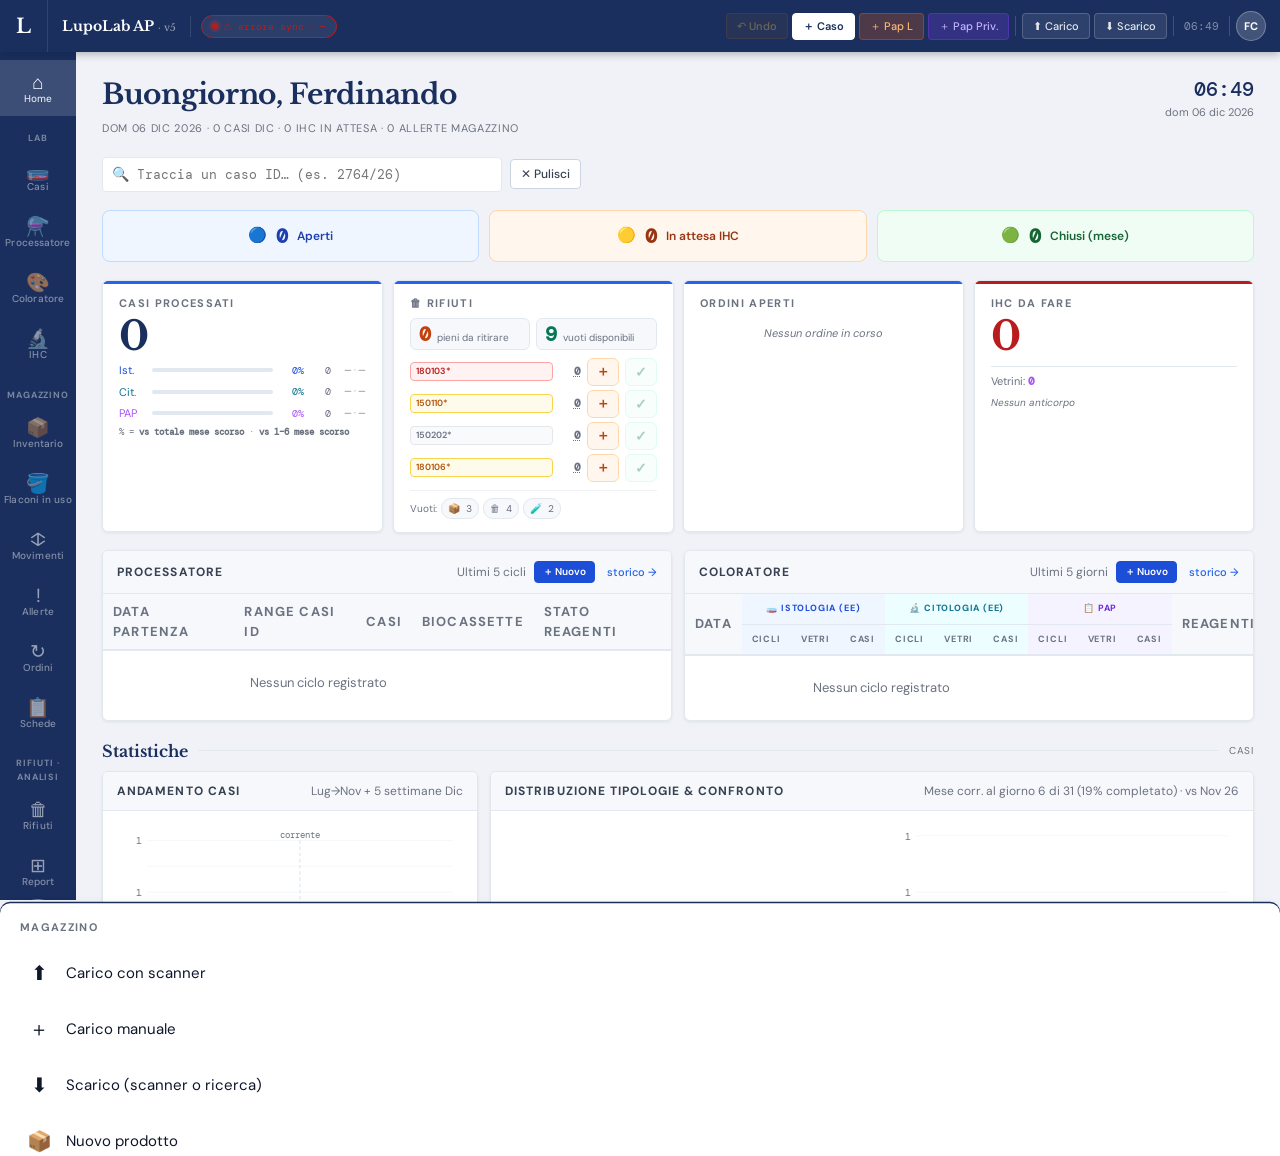
==== commit 6847ff85: "Add files via upload" ====
--- a/index.html
+++ b/index.html
@@ -825,6 +825,32 @@
 .ihcc-caso.blocco{padding:7px 0}
 .ihcc-nota{font-size:11px;color:var(--text3);margin:8px 0 2px}
 .ihcc-kit{font-size:11px;color:var(--text3);margin-top:8px}
+/* FIX [UI/UX]: verifica consumi IHC */
+.ihcv-ok{padding:26px 10px;text-align:center;color:var(--green);font-weight:600}
+.ihcv-row{display:flex;gap:10px;align-items:flex-start;padding:9px 0;border-top:1px solid var(--border-faint)}
+.ihcv-row:first-child{border-top:0}
+.ihcv-ico{flex:0 0 22px;font-size:15px;text-align:center}
+.ihcv-txt{flex:1;min-width:0;font-size:13px}
+.ihcv-txt small{display:block;color:var(--text3);font-size:11.5px;margin-top:2px}
+.ihcv-row .btn{flex:0 0 auto}
+/* FIX [UI/UX]: corsa modificabile */
+.ihcc-corsa.man{border-color:var(--orange)}
+.ihcc-avvisi{margin-top:8px;padding:7px 10px;border-radius:8px;background:var(--red-bg);border:1px solid var(--red-bd);color:var(--red);font-size:12px;display:flex;flex-direction:column;gap:2px}
+.ihce-caso{display:flex;gap:10px;align-items:flex-start;padding:8px 0;border-top:1px solid var(--border-faint)}
+.ihce-tog{flex:0 0 auto;width:30px;height:30px;border-radius:8px;border:1.5px solid var(--border2);background:var(--surface);font-weight:800;font-size:15px;color:var(--text3);cursor:pointer;display:flex;align-items:center;justify-content:center}
+.ihce-tog.on{background:var(--accent2);border-color:var(--accent2);color:#fff}
+.ihce-tog.mezzo{border-color:var(--accent2);color:var(--accent2)}
+.ihce-main{flex:1;min-width:0}
+.ihce-t{display:flex;gap:8px;align-items:baseline;flex-wrap:wrap;font-size:13.5px}
+.ihce-t small{font-size:11px;color:var(--text3)}
+.ihce-t .u{font-size:10px;font-weight:700;color:var(--red);background:var(--red-bg);border-radius:4px;padding:0 5px}
+.ihce-t .ok{color:var(--green)}.ihce-t .pa{color:var(--yellow)}.ihce-t .bl{color:var(--red)}
+.ihce-abs{display:flex;flex-wrap:wrap;gap:5px;margin-top:5px}
+.ihce-ab{padding:4px 10px;border-radius:16px;border:1px solid var(--border2);background:var(--bg3);color:var(--text3);font-size:12px;cursor:pointer;user-select:none;-webkit-user-select:none}
+.ihce-ab.on{background:var(--accent2);border-color:var(--accent2);color:#fff;font-weight:600}
+.ihce-ab.pb{border-style:dashed}
+.ihce-ab.pb.on{background:var(--orange);border-color:var(--orange)}
+.ihce-pb{font-size:11px;color:var(--orange);margin-top:4px}
 /* FIX [UI/UX]: ripetizione IHC */
 .ihcr-lbl{font-size:11px;font-weight:700;color:var(--text3);text-transform:uppercase;letter-spacing:.05em;margin:10px 0 6px}
 .ihcr-opts{display:flex;flex-wrap:wrap;gap:6px}
@@ -1494,6 +1520,7 @@
           <button class="hbtn2 primary" onclick="openNuovaIHC()">＋ Nuova richiesta</button>
           <button class="hbtn2" onclick="openIhcMag()" title="Dispenser in uso e chiusi pronti">📦 Magazzino IHC</button>
           <button class="hbtn2" onclick="openIhcCorsa()" title="Quali casi possono partire e corsa consigliata (max 9 anticorpi, 20 vetrini)">🧪 Pianifica corsa</button>
+          <button class="hbtn2" onclick="openIhcVerifica()" title="Controlla che spunte IHC e scarichi del magazzino coincidano">🔍 Verifica consumi</button>
           <button class="hbtn2" id="ihc-corsa-btn" onclick="toggleCorsaUltra()" title="Corsa grande: OptiView tolto, tutti gli anticorpi su UltraView">⚡ Corsa solo UltraView</button>
           <div class="search-wrap">
             <span class="s-ico">🔍</span>
@@ -1663,7 +1690,6 @@
           <button class="hbtn2 ok" onclick="apriCaricoScan()">⬆ Carico Scan</button>
           <button class="hbtn2 warn" onclick="openModalScarica()">⬇ Scarico</button>
           <button class="hbtn2" onclick="openManualMovModal('carico')">＋ Carico man.</button>
-          <button class="hbtn2" onclick="openManualMovModal('scarico')">− Scarico man.</button>
         </div>
       </div>
       <div class="card">
@@ -2215,7 +2241,6 @@
     <button class="fab-opt" onclick="closeFabSheet();apriCaricoScan()"><span>⬆</span>Carico con scanner</button>
     <button class="fab-opt" onclick="closeFabSheet();openManualMovModal('carico')"><span>＋</span>Carico manuale</button>
     <button class="fab-opt" onclick="closeFabSheet();openModalScarica()"><span>⬇</span>Scarico (scanner o ricerca)</button>
-    <button class="fab-opt" onclick="closeFabSheet();openManualMovModal('scarico')"><span>−</span>Scarico manuale</button>
     <button class="fab-opt" onclick="closeFabSheet();openProductModal()"><span>📦</span>Nuovo prodotto</button>
   </div>
 
@@ -3146,10 +3171,22 @@
 </div>
 
 <!-- FIX [TRACCIABILITÀ]: pianificazione corsa IHC -->
+<!-- FIX [MAGAZZINO]: verifica coerenza tra spunte IHC e scarichi del magazzino IHC -->
+<div class="modal-overlay" id="modal-ihc-verifica">
+  <div class="modal" style="width:min(640px,97vw);max-width:97vw;max-height:94vh;display:flex;flex-direction:column">
+    <div style="display:flex;align-items:center;gap:10px;margin-bottom:10px">
+      <div class="modal-title" style="margin:0;flex:1">🔍 Verifica consumi IHC</div>
+      <button class="btn btn-sm" onclick="renderIhcVerifica()" title="Ricontrolla">↻</button>
+    </div>
+    <div id="ihcv-body" style="flex:1;overflow-y:auto"></div>
+    <div class="modal-footer"><button class="btn" onclick="closeModal('modal-ihc-verifica')">Chiudi</button></div>
+  </div>
+</div>
 <div class="modal-overlay" id="modal-ihc-corsa">
   <div class="modal" style="width:min(720px,97vw);max-width:97vw;max-height:94vh;display:flex;flex-direction:column">
     <div style="display:flex;align-items:center;gap:10px;margin-bottom:10px">
       <div class="modal-title" style="margin:0;flex:1">🧪 Pianifica corsa IHC</div>
+      <button class="btn btn-sm" onclick="openIhcVerifica()" title="Controlla che spunte e scarichi del magazzino coincidano">🔍 Verifica consumi</button>
       <button class="btn btn-sm" onclick="renderIhcCorsa()" title="Ricalcola">↻</button>
     </div>
     <div id="ihcc-body" style="flex:1;overflow-y:auto"></div>
@@ -5918,6 +5955,9 @@
 // MODAL: MOVIMENTO MANUALE
 // ══════════════════════════════════════════
 function openManualMovModal(tipo){
+  // FIX [MAGAZZINO]: lo scarico passa sempre dalla finestra con ricerca e soli lotti con giacenza
+  // (la vecchia lista elencava anche i lotti esauriti)
+  if(tipo==='scarico'){ openScaricaModal(); return; }
   manualMovType=tipo;
   document.getElementById('mov-modal-title').textContent=tipo==='carico'?'Carico Manuale':'Scarico Manuale';
   const sel=document.getElementById('m-prod');
@@ -6116,11 +6156,17 @@
   const prods=loadP();
   // Mostra solo i prodotti che hanno almeno un lotto con flaconi residui (qty>0).
   // I lotti esauriti (anche con bidone aperto) restano in magazzino ma NON qui.
-  const _haDispon = (nome) => loadP().filter(p=>p.nome===nome).some(p => (parseInt(p.qty,10)||0) > 0);
-  _scNomi=[...new Set(prods.map(p=>p.nome))].filter(_haDispon).sort();
+  // FIX [MAGAZZINO]: stesso criterio dei lotti (parseFloat), una sola lettura dei prodotti
+  const _conGiacenza=new Set(prods.filter(p=>_scQty(p)>0).map(p=>p.nome));
+  _scNomi=[...new Set(prods.map(p=>p.nome))].filter(n=>_conGiacenza.has(n)).sort((a,b)=>String(a).localeCompare(String(b),'it'));
   document.getElementById('sc-prod').value='';
   document.getElementById('sc-prod-search').value='';
   document.getElementById('sc-prod-chosen').style.display='none';
+  // FIX [UI/UX]: dopo uno scarico la ricerca restava nascosta (la scelta del prodotto la nasconde) → si rimette sempre
+  { const fg=document.getElementById('sc-prod-search').closest('.fg'); if(fg) fg.style.display=''; }
+  { const ll=document.getElementById('sc-lotti-list'); if(ll) ll.innerHTML=''; }
+  { const nt=document.getElementById('sc-man-note'); if(nt) nt.value=''; }
+  { const q=document.getElementById('sc-man-qty'); if(q){ q.value='1'; q.removeAttribute('max'); } }
   scFiltraProdotti();
   setTimeout(()=>document.getElementById('sc-prod-search')?.focus(), 120);
   document.getElementById('sc-lotti-wrap').style.display='none';
@@ -6130,6 +6176,8 @@
   scaricaTab('manuale');
   document.getElementById('modal-scarica').classList.add('open');
 }
+// giacenza di un lotto (numero; i lotti a zero o negativi sono esauriti)
+function _scQty(p){ const q=parseFloat(p&&p.qty); return isFinite(q) ? Math.round(q*1000)/1000 : 0; }
 // F3 — lista prodotti filtrata: sostituisce la select nativa
 function scFiltraProdotti(){
   const q=(document.getElementById('sc-prod-search').value||'').toLowerCase().trim();
@@ -6140,8 +6188,9 @@
     list.innerHTML='<div style="font-size:13px;color:var(--text3);padding:10px">Nessun prodotto disponibile con questo nome</div>';
     return;
   }
+  const _P=loadP();
   list.innerHTML=match.slice(0,40).map(n=>{
-    const tot=loadP().filter(x=>x.nome===n).reduce((s,x)=>s+(parseInt(x.qty,10)||0),0);
+    const tot=_P.filter(x=>x.nome===n).reduce((s,x)=>s+Math.max(0,_scQty(x)),0);
     return '<button type="button" class="sc-prod-opt" onclick="scScegliProdotto(this.dataset.n)" data-n="'+
       n.replace(/"/g,'&quot;')+'" style="display:flex;width:100%;align-items:center;gap:10px;min-height:48px;'+
       'padding:8px 12px;margin-bottom:5px;background:var(--surface);border:1px solid var(--border);'+
@@ -6231,13 +6280,17 @@
   if(!nome){ document.getElementById('sc-lotti-wrap').style.display='none'; document.getElementById('sc-man-qty-wrap').style.display='none'; document.getElementById('sc-man-confirm-btn').style.display='none'; return; }
   // F3 — ordine per scadenza crescente: il lotto da consumare prima sta in cima.
   // I lotti senza scadenza vanno in fondo (non sono confrontabili).
-  const prods=loadP().filter(p=>p.nome===nome).filter(p => (parseInt(p.qty,10)||0) > 0)
+  // FIX [MAGAZZINO]: solo lotti con giacenza (> 0); gli scaduti in fondo, segnalati e mai preselezionati
+  const _scad=p=>!!(p.scadenza && typeof daysUntil==='function' && daysUntil(p.scadenza)<0);
+  const prods=loadP().filter(p=>p.nome===nome).filter(p => _scQty(p) > 0)
     .sort((a,b)=>{
+      const sa=_scad(a), sb=_scad(b); if(sa!==sb) return sa?1:-1;
       if(!a.scadenza && !b.scadenza) return 0;
       if(!a.scadenza) return 1;
       if(!b.scadenza) return -1;
       return String(a.scadenza).localeCompare(String(b.scadenza));
     });
+  const _primoBuono=prods.findIndex(p=>!_scad(p));
   const wrap=document.getElementById('sc-lotti-list');
   wrap.innerHTML='';
   if(!prods.length){
@@ -6250,21 +6303,22 @@
   prods.forEach((p,i)=>{
     const div=document.createElement('div');
     div.style.cssText='display:flex;align-items:center;gap:10px;min-height:52px;padding:10px 12px;border:1px solid var(--border);border-radius:6px;margin-bottom:6px;cursor:pointer;transition:all .12s;flex-wrap:wrap';
-    const consigliato = (i===0 && prods.length>1 && p.scadenza)
-      ? '<span class="badge bg-green" style="font-size:10px">Consigliato</span>' : '';
-    div.innerHTML=`<span style="font-family:'DM Mono',monospace;font-weight:600;font-size:15px">${p.lotto||'—'}</span>${consigliato}<span style="color:var(--text3);font-size:13px">${p.scadenza?'scade '+fmtDate(p.scadenza):'senza scadenza'}</span><span style="margin-left:auto;font-family:'DM Mono',monospace;color:var(--green);font-weight:700;font-size:15px">${p.qty} ${p.unita||''}</span>`;
+    const scaduto=_scad(p);
+    const consigliato = scaduto ? '<span class="badge bg-red" style="font-size:10px">Scaduto</span>'
+      : (i===_primoBuono && prods.length>1 && p.scadenza) ? '<span class="badge bg-green" style="font-size:10px">Consigliato</span>' : '';
+    div.innerHTML=`<span style="font-family:'DM Mono',monospace;font-weight:600;font-size:15px">${esc(p.lotto||'—')}</span>${consigliato}<span style="color:${scaduto?'var(--red)':'var(--text3)'};font-size:13px">${p.scadenza?(scaduto?'scaduto il ':'scade ')+fmtDate(p.scadenza):'senza scadenza'}</span><span style="margin-left:auto;font-family:'DM Mono',monospace;color:var(--green);font-weight:700;font-size:15px">${_scQty(p)} ${esc(p.unita||'')}</span>`;
     div.onclick=function(){
       document.querySelectorAll('#sc-lotti-list div').forEach(d=>{ d.style.background=''; d.style.borderColor='var(--border)'; });
       div.style.background='rgba(26,90,154,.08)'; div.style.borderColor='var(--accent2)';
       scaricaSelectedId=p.id;
       document.getElementById('sc-man-qty-wrap').style.display='';
       document.getElementById('sc-man-confirm-btn').style.display='';
-      document.getElementById('sc-man-qty').max=p.qty;
-      document.getElementById('sc-man-info').innerHTML=`<div style="font-size:12px;color:var(--text3)">Disponibili: <strong style="color:var(--green)">${p.qty}</strong> ${p.unita||''}</div>`;
+      document.getElementById('sc-man-qty').max=_scQty(p);
+      document.getElementById('sc-man-info').innerHTML=`<div style="font-size:12px;color:var(--text3)">Disponibili: <strong style="color:var(--green)">${_scQty(p)}</strong> ${esc(p.unita||'')}${scaduto?' · <strong style="color:var(--red)">lotto scaduto</strong>':''}</div>`;
     };
     wrap.appendChild(div);
-    // F3 — preseleziona il primo (scadenza più vicina): un tocco in meno nel caso tipico
-    if(i===0) setTimeout(()=>div.onclick(), 0);
+    // F3 — preseleziona il primo NON scaduto (scadenza più vicina): un tocco in meno nel caso tipico
+    if(i===(_primoBuono<0?-1:_primoBuono)) setTimeout(()=>div.onclick(), 0);
   });
   document.getElementById('sc-lotti-wrap').style.display='';
 }
@@ -6373,7 +6427,7 @@
   const note=document.getElementById('sc-man-note').value;
   const prods=loadP(), p=prods.find(x=>x.id===scaricaSelectedId);
   if(!p){ toast('Prodotto non trovato','error'); return; }
-  if(p.qty<qty){ toast('Quantità insufficiente — disponibili: '+p.qty,'error'); return; }
+  if(_scQty(p)<qty){ toast('Quantità insufficiente — disponibili: '+_scQty(p),'error'); return; }
   _takeSnapshot('Scarico '+qty+' '+p.nome); // FIX [UNDO]
   p.qty-=qty; saveP(prods);
   const movs=loadM(); movs.unshift({id:genId(),ts:new Date().toISOString(),tipo:'scarico',prod:p.nome,prodId:p.id,qty,lotto:p.lotto||'',note:note||'Scarico manuale'}); saveM(movs);
@@ -10415,17 +10469,17 @@
   const el=document.getElementById('kpi-ihc-corsa'); if(!el) return;
   let piano=null; try{ piano=_ihcPianoCorse(); }catch(e){ el.innerHTML=''; return; }
   const casi=piano.sit.casi; if(!casi.length){ el.innerHTML=''; return; }
-  const c=piano.corse[0]; const fuori=casi.filter(x=>x.stato!=='pronto'||x.troppoGrande).length;
+  const c=_ihcCorsaAttuale(piano); const fuori=casi.filter(x=>x.stato!=='pronto'||x.troppoGrande).length;
   const apri='event.stopPropagation();openIhcCorsa()';
   if(!c || !c.scelti.length){
-    el.innerHTML='<div class="ihch" onclick="'+apri+'"><div class="ihch-h"><b>🧪 Prossima corsa</b></div><div class="ihch-w">Nessun caso può partire'+(fuori?' ('+fuori+' bloccat'+(fuori===1?'o':'i')+' dal magazzino)':'')+'</div></div>';
+    el.innerHTML='<div class="ihch" onclick="'+apri+'"><div class="ihch-h"><b>🧪 Prossima corsa</b></div><div class="ihch-w">'+(c&&c.manuale?'Corsa modificata ✏️ vuota: scegli i casi':'Nessun caso può partire'+(fuori?' ('+fuori+' bloccat'+(fuori===1?'o':'i')+' dal magazzino)':''))+'</div></div>';
     return;
   }
   const cc=_ihcCambiCorsa(piano.sit, c);
-  const pos=Object.keys(cc.slot).reduce((s,g)=>{ const l=(piano.sit.dispAb||{})[g]||[]; return s+_ihcPosizioni(l.length?l:[{test:Infinity}], cc.slot[g]); },0);
+  const pos=_ihcPosCorsa(piano.sit, c);
   const urg=c.scelti.some(x=>x.urgente);
   el.innerHTML='<div class="ihch" onclick="'+apri+'">'
-    +'<div class="ihch-h"><b>🧪 Corsa: '+c.scelti.length+' cas'+(c.scelti.length===1?'o':'i')+(urg?' <span style="color:var(--red)">⚡</span>':'')+'</b><span>'+pos+'/'+IHC_CORSA_MAX_AB+' AB · '+c.vetrini+'/'+IHC_CORSA_MAX_VETRINI+' vetr.</span></div>'
+    +'<div class="ihch-h"><b>🧪 Corsa'+(c.manuale?' ✏️':'')+': '+c.scelti.length+' cas'+(c.scelti.length===1?'o':'i')+(urg?' <span style="color:var(--red)">⚡</span>':'')+'</b><span>'+pos+'/'+IHC_CORSA_MAX_AB+' AB · '+c.vetrini+'/'+IHC_CORSA_MAX_VETRINI+' vetr.</span></div>'
     +'<div class="ihch-c">'+c.scelti.map(x=>esc(String(x.caso).split(/\s/)[0])).join(', ')+'</div>'
     +(cc.cambi.length?'<div class="ihch-w">↻ Carica: '+cc.cambi.map(x=>esc(x.nome)).join(', ')+'</div>':'')
     +(fuori?'<div class="ihch-x">'+fuori+(fuori===1?' caso bloccato':' casi bloccati')+'</div>':'')
@@ -11227,7 +11281,7 @@
 }
 // Cambi di dispenser (anticorpi e kit) necessari per la corsa
 function _ihcCambiCorsa(sit, corsa){
-  const slot={}; corsa.scelti.forEach(cs=>cs.voci.forEach(v=>{ slot[v.gruppo]=(slot[v.gruppo]||0)+v.n; }));
+  const slot={}; corsa.scelti.forEach(cs=>cs.voci.forEach(v=>{ if(v.gruppo) slot[v.gruppo]=(slot[v.gruppo]||0)+v.n; }));
   const kitUso={}; Object.keys(slot).forEach(g=>{ const k=(sit.infoAb[g]||{}).kit; if(k) kitUso[k]=(kitUso[k]||0)+slot[g]; });
   const cambi=[];
   Object.keys(slot).forEach(g=>{ const s=_ihcScegliDispenser((sit.dispAb||{})[g], slot[g]); const i=sit.infoAb[g]||{};
@@ -11369,60 +11423,257 @@
   return {sit, corse};
 }
 function openIhcCorsa(){ renderIhcCorsa(); const m=document.getElementById('modal-ihc-corsa'); if(m) m.classList.add('open'); }
+// ═══════════════════════════════════════════════════════════════════════
+// FIX [MAGAZZINO] 20/10/2026: VERIFICA CONSUMI IHC
+// Ogni anticorpo spuntato deve avere il suo scarico registrato nella richiesta (consumi) e ogni scarico
+// deve corrispondere a un anticorpo spuntato. Trova e corregge (con Undo):
+//  • spuntato ma non scalato          → scala ora
+//  • scalato ma non più spuntato       → restituisce i test
+//  • scalato per un anticorpo tolto dalla richiesta → restituisce i test
+//  • scalato sul kit sbagliato (es. il vecchio CD138 su OptiView) → restituisce e riscala sul kit giusto
+// Solo informativi: stesso anticorpo eseguito due volte sullo stesso caso, più dispenser "in uso".
+// Si considerano solo le richieste chiuse/modificate dopo l'allineamento del Magazzino IHC.
+// ═══════════════════════════════════════════════════════════════════════
+function _ihcDataAllineamento(){
+  let min=null;
+  try{ loadM().forEach(m=>{ if(m && /^Allineamento IHC/.test(m.note||'') && m.ts && (!min || m.ts<min)) min=m.ts; }); }catch(e){}
+  return min || '2026-10-06';
+}
+function _ihcVerificaConsumi(){
+  const arr=loadIHC(), prods=loadP(); const out=[];
+  const da=_ihcDataAllineamento(); const ign=_ihcIgnorati();
+  const ultra=corsaUltraAttiva();
+  arr.forEach(r=>{
+    const items=_ihcParseAnticorpi(r.anticorpo);
+    const done=Array.isArray(r.anticorpi_done)?r.anticorpi_done:[];
+    const cons=(r.consumi && typeof r.consumi==='object') ? r.consumi : {};
+    const quando=String(r.data_completamento || r.modificato || r.data_richiesta || '');
+    const recente = quando >= da.slice(0, quando.length>10?da.length:10);
+    items.forEach(it=>{
+      const fatto=done.includes(it), v=cons[it];
+      if(fatto && !v && recente){
+        if(ign.includes(_ihcNorm(it))) return;
+        if(_ihcLottiAnticorpo(it, prods).length) out.push({tipo:'non_scalato', id:r.id, item:it, r});
+      }
+      if(!fatto && v) out.push({tipo:'non_spuntato', id:r.id, item:it, r, v});
+      if(fatto && v && !v.corsaUltra && v.kitNome){
+        const atteso=_ihcKitPredefinito(it, _ihcLottiAnticorpo(it, prods));
+        if(atteso && atteso!==v.kitNome) out.push({tipo:'kit', id:r.id, item:it, r, v, atteso, bloccato:ultra});
+      }
+    });
+    Object.keys(cons).forEach(k=>{ if(!items.includes(k)) out.push({tipo:'orfano', id:r.id, item:k, r, v:cons[k]}); });
+  });
+  // stesso caso + stesso anticorpo eseguito in più richieste (non collegate come ripetizione)
+  const visti={};
+  arr.forEach(r=>{ const done=Array.isArray(r.anticorpi_done)?r.anticorpi_done:[];
+    done.forEach(it=>{ const k=(typeof _normCasoId==='function'?_normCasoId(r.campione_id):String(r.campione_id||'').split(/\s/)[0])+'|'+_ihcNorm(it); (visti[k]=visti[k]||[]).push(r); }); });
+  Object.keys(visti).forEach(k=>{ const l=visti[k]; if(l.length<2) return;
+    const collegate=l.some(r=>r.ripetizione_di && l.some(o=>o.id===r.ripetizione_di));
+    if(!collegate) out.push({tipo:'doppio', id:l[0].id, item:k.split('|')[1], r:l[0], lista:l, info:true}); });
+  // più dispenser "in uso" nello stesso prodotto
+  const gruppi={}; prods.filter(p=>p.cat==='IHC' && p.ihc_in_uso===true && (parseFloat(p.qty)||0)>0).forEach(p=>{ const k=(p.nome||'').trim().toLowerCase(); (gruppi[k]=gruppi[k]||[]).push(p); });
+  Object.keys(gruppi).forEach(k=>{ if(gruppi[k].length>1) out.push({tipo:'piu_in_uso', item:gruppi[k][0].nome, lista:gruppi[k], info:true}); });
+  return out;
+}
+const IHCV_TESTO={
+  non_scalato:['⚠','Spuntato ma non scalato dal magazzino','Scala ora'],
+  non_spuntato:['↩','Scalato ma non più spuntato','Restituisci test'],
+  orfano:['↩','Scalato per un anticorpo non più nella richiesta','Restituisci test'],
+  kit:['🔁','Scalato sul kit sbagliato','Correggi kit'],
+  doppio:['ℹ','Eseguito in più richieste dello stesso caso: controlla che non sia un doppione',''],
+  piu_in_uso:['ℹ','Più dispenser segnati "in uso": sistemalo dal Magazzino IHC','']
+};
+function openIhcVerifica(){ renderIhcVerifica(); const m=document.getElementById('modal-ihc-verifica'); if(m) m.classList.add('open'); }
+function renderIhcVerifica(){
+  const body=document.getElementById('ihcv-body'); if(!body) return;
+  let lista=[]; try{ lista=_ihcVerificaConsumi(); }catch(e){ body.innerHTML='<div style="color:var(--red);padding:16px">Errore nel controllo: '+esc(e.message)+'</div>'; return; }
+  window._ihcvLista=lista;
+  const corr=lista.filter(x=>!x.info && !x.bloccato);
+  if(!lista.length){ body.innerHTML='<div class="ihcv-ok">✅ Tutto coerente: ogni anticorpo spuntato è scalato una sola volta, sul kit giusto.</div><div style="font-size:11px;color:var(--text3);text-align:center">Controllate le richieste chiuse dopo l\'allineamento del '+esc(_ihcFmtD(_ihcDataAllineamento()))+'.</div>'; return; }
+  let html=`<div style="font-size:13px;color:var(--text2);margin-bottom:8px">${corr.length?`<b>${corr.length}</b> da correggere`:'Niente da correggere'}${lista.length-corr.length?` · ${lista.length-corr.length} da controllare`:''}</div>`;
+  if(corr.length>1) html+=`<button class="btn btn-primary" style="margin-bottom:10px" onclick="ihcVerificaCorreggi(-1)">🛠 Correggi tutto (${corr.length})</button>`;
+  html+=lista.map((x,i)=>{
+    const [ico,tit,btn]=IHCV_TESTO[x.tipo]||['•',x.tipo,''];
+    let det='';
+    if(x.r) det=esc(x.r.campione_id||'—')+' · <b>'+esc(x.item)+'</b>'+(x.r.data_richiesta?' · '+esc(fmtDate(x.r.data_richiesta)):'');
+    if(x.tipo==='kit') det+=' · scalato su '+esc(x.v.kitNome)+', va su <b>'+esc(x.atteso)+'</b>'+(x.bloccato?' (disattiva prima "Corsa solo UltraView")':'');
+    if(x.v && x.v.n && (x.tipo==='non_spuntato'||x.tipo==='orfano')) det+=' · '+x.v.n+' test';
+    if(x.tipo==='doppio') det=esc(String(x.r.campione_id||'').split(/\s/)[0])+' · <b>'+esc(x.lista[0]&&_ihcParseAnticorpi(x.lista[0].anticorpo).find(a=>_ihcNorm(a)===x.item)||x.item)+'</b> · richieste del '+x.lista.map(r=>esc(fmtDate(r.data_richiesta||''))).join(', ');
+    if(x.tipo==='piu_in_uso') det='<b>'+esc(x.item)+'</b> · lotti '+x.lista.map(p=>esc(p.lotto||'—')+' ('+_ihcResiduo(p)+' test)').join(', ');
+    return `<div class="ihcv-row"><span class="ihcv-ico">${ico}</span><div class="ihcv-txt">${tit}<small>${det}</small></div>${btn&&!x.bloccato?`<button class="btn btn-sm" onclick="ihcVerificaCorreggi(${i})">${btn}</button>`:''}</div>`;
+  }).join('');
+  html+=`<div style="font-size:11px;color:var(--text3);margin-top:12px">Controllate le richieste chiuse dopo l'allineamento del Magazzino IHC (${esc(_ihcFmtD(_ihcDataAllineamento()))}). Ogni correzione si può annullare con Undo.</div>`;
+  body.innerHTML=html;
+}
+async function _ihcvCorreggiUno(x, arr){
+  const r=arr.find(y=>y.id===x.id); if(!r) return false;
+  if(x.tipo==='non_scalato'){ await _ihcAggiornaMagazzino(r, [x.item], []); return true; }
+  if(x.tipo==='non_spuntato' || x.tipo==='orfano'){ await _ihcAggiornaMagazzino(r, [], [x.item]); return true; }
+  if(x.tipo==='kit'){ if(corsaUltraAttiva()) return false; await _ihcAggiornaMagazzino(r, [], [x.item]); await _ihcAggiornaMagazzino(r, [x.item], []); return true; }
+  return false;
+}
+async function ihcVerificaCorreggi(i){
+  const lista=window._ihcvLista||[];
+  const scelti = i<0 ? lista.filter(x=>!x.info && !x.bloccato) : [lista[i]].filter(Boolean);
+  if(!scelti.length) return;
+  if(i<0 && !confirm('Correggo '+scelti.length+' voci?\n\nIl magazzino IHC viene scalato o riaccreditato di conseguenza. Puoi annullare con Undo.')) return;
+  _takeSnapshot('Verifica consumi IHC');
+  const arr=loadIHC(); let n=0;
+  for(const x of scelti){ try{ if(await _ihcvCorreggiUno(x, arr)) n++; }catch(e){} }
+  await saveIHCArr(arr);
+  toast('🛠 '+n+' correzion'+(n===1?'e':'i')+' applicat'+(n===1?'a':'e'),'success');
+  renderIhcVerifica();
+  try{ renderIHC(); }catch(e){}
+  try{ if(typeof renderIhcMag==='function') renderIhcMag(); }catch(e){}
+}
+
+// FIX [TRACCIABILITÀ] 20/10/2026: CORSA MODIFICABILE — "✏️ Modifica" parte dalla consigliata e permette di
+// togliere/aggiungere casi o singoli anticorpi; la scelta resta salvata sul dispositivo finché la corsa
+// non viene registrata (o si torna alla consigliata). Limiti e scorta diventano avvisi, non blocchi.
+const LS_IHC_CORSA_MAN='ls_ihc_corsa_man';
+function _ihcCorsaManGet(){ const v=_getCache(LS_IHC_CORSA_MAN,'null'); return Array.isArray(v)?v:null; }
+function _ihcCorsaManSet(v){ _setCache(LS_IHC_CORSA_MAN, Array.isArray(v)?v:null); }
+function _ihcCorsaDaSelezione(sit, sel){
+  const S=new Set(sel||[]); const scelti=[];
+  sit.casi.forEach(c=>{ const voci=c.voci.filter(v=>S.has(c.id+'|'+v.item));
+    if(voci.length) scelti.push({...c, voci, vetrini:voci.length*c.n, gruppi:[...new Set(voci.map(v=>v.gruppo).filter(Boolean))]}); });
+  return {scelti, extra:[], vetrini:scelti.reduce((s,c)=>s+c.vetrini,0), gruppi:[...new Set(scelti.flatMap(c=>c.gruppi))], manuale:true};
+}
+// corsa da usare adesso: quella modificata a mano, se c'è, altrimenti la consigliata
+function _ihcCorsaAttuale(piano){
+  const man=_ihcCorsaManGet();
+  if(man){
+    const validi=new Set(); piano.sit.casi.forEach(c=>c.voci.forEach(v=>validi.add(c.id+'|'+v.item)));
+    const pulita=man.filter(k=>validi.has(k)); if(pulita.length!==man.length) _ihcCorsaManSet(pulita);
+    return _ihcCorsaDaSelezione(piano.sit, pulita);
+  }
+  return piano.corse[0]||null;
+}
+// posizioni anticorpo occupate da una corsa
+function _ihcPosCorsa(sit, c){
+  const slot=_ihcCambiCorsa(sit, c).slot;
+  return Object.keys(slot).reduce((s,g)=>{ const l=(sit.dispAb||{})[g]||[]; const n=_ihcPosizioni(l.length?l:[{test:Infinity}], slot[g]); return s+(isFinite(n)?n:1); },0);
+}
+// avvisi di una corsa: limiti, scorta, anticorpi non in magazzino
+function _ihcAvvisiCorsa(sit, c, pos){
+  const av=[];
+  if(pos>IHC_CORSA_MAX_AB) av.push('Supera le '+IHC_CORSA_MAX_AB+' posizioni anticorpo ('+pos+')');
+  if(c.vetrini>IHC_CORSA_MAX_VETRINI) av.push('Supera i '+IHC_CORSA_MAX_VETRINI+' vetrini ('+c.vetrini+')');
+  const fab={}; c.scelti.forEach(cs=>cs.voci.forEach(v=>{ for(const k in v.risorse) fab[k]=(fab[k]||0)+v.risorse[k]; }));
+  for(const k in fab){ const disp=sit.scorta[k]||0; if(disp<fab[k]){
+    const nome=k.startsWith('ab:') ? ((sit.infoAb[k.slice(3)]||{}).breve||k.slice(3)) : k.startsWith('kit:') ? k.slice(4) : ((IHC_ACCESSORI.find(a=>'acc:'+a.id===k)||{}).nome||k);
+    av.push(nome+': servono '+fab[k]+' test, disponibili '+disp+(k.startsWith('kit:')?' nel kit migliore':'')); } }
+  c.scelti.forEach(cs=>cs.voci.forEach(v=>{ if(!v.gruppo) av.push(cs.caso.split(/\s/)[0]+' · '+v.item+': non in magazzino (non verrà scalato)'); else if(v.problema==='kit di rivelazione non impostato') av.push(v.item+': kit di rivelazione non impostato'); }));
+  return av;
+}
+function _ihcHtmlCorsa(sit, c, idx, opt){
+  opt=opt||{};
+  const kitLbl=k=>k==='OptiView'?'OPTI':k==='UltraView'?'ULTRA':'—';
+  const kitCls=k=>k==='OptiView'?'o':k==='UltraView'?'u':'';
+  const dett = idx===0;
+  const slot={}; c.scelti.forEach(cs=>cs.voci.forEach(v=>{ if(v.gruppo) slot[v.gruppo]=(slot[v.gruppo]||0)+v.n; }));
+  let posUsate=0;
+  const tiles=Object.keys(slot).map(g=>{ const i=sit.infoAb[g]||{}; const lista=(sit.dispAb||{})[g]||[]; const nd=_ihcPosizioni(lista.length?lista:[{test:Infinity}], slot[g]); posUsate+=(isFinite(nd)?nd:1);
+    const s=_ihcScegliDispenser(lista, slot[g]);
+    const stato = s.inUso && s.inUso.test>=slot[g] ? `<em class="d ok">in macchina ${s.inUso.test} ✓</em>`
+      : s.carica ? `<em class="d sw">↻ lotto ${esc(s.carica.lotto||'—')} (${s.carica.test})${nd>1?' + altro':''}</em>` : `<em class="d sw">⛔ test insufficienti</em>`;
+    return `<div class="ihcc-slot${stato.includes(' sw')?' cambio':''}"><b>${esc(i.breve||i.nome||g)}</b><span class="k ${kitCls(i.kit)}">${kitLbl(i.kit)}</span><small>${slot[g]} vetrin${slot[g]===1?'o':'i'}${nd>1&&isFinite(nd)?' · '+nd+' posizioni':''}</small>${dett?stato:''}</div>`; });
+  for(let k=posUsate;k<IHC_CORSA_MAX_AB;k++) tiles.push('<div class="ihcc-slot vuoto">libero</div>');
+  const kitUso={}; Object.keys(slot).forEach(g=>{ const k=(sit.infoAb[g]||{}).kit; if(k) kitUso[k]=(kitUso[k]||0)+slot[g]; });
+  const pct=Math.min(100,Math.round(c.vetrini/IHC_CORSA_MAX_VETRINI*100));
+  const over = posUsate>IHC_CORSA_MAX_AB || c.vetrini>IHC_CORSA_MAX_VETRINI;
+  const avvisi = opt.manuale ? _ihcAvvisiCorsa(sit, c, posUsate) : [];
+  const titolo = opt.manuale ? 'Corsa modificata ✏️' : (idx===0?'Corsa consigliata':'Corsa '+(idx+1));
+  return `<div class="ihcc-corsa${idx?' succ':''}${opt.manuale?' man':''}">
+    <div class="ihcc-h"><b>${titolo}</b><span${over?' style="color:var(--red);font-weight:700"':''}>${posUsate}/${IHC_CORSA_MAX_AB} posizioni · ${c.vetrini}/${IHC_CORSA_MAX_VETRINI} vetrini</span></div>
+    <div class="ihcm-bar" style="height:6px;margin:4px 0 10px"><i style="width:${pct}%;background:${over?'var(--red)':'var(--accent2)'}"></i></div>
+    ${dett?(c.scelti.length?`<div class="ihcc-slots">${tiles.join('')}</div>`:'<div style="font-size:13px;color:var(--text3);padding:6px 0 10px">Nessun anticorpo selezionato: scegli qui sotto cosa mettere in corsa.</div>'):''}
+    <div class="ihcc-casi">${c.scelti.map(cs=>`<div class="ihcc-caso"><span class="ok">✓</span><b>${esc(cs.caso)}</b>${cs.urgente?'<span class="u">urgente</span>':''}<span class="v">${cs.voci.map(v=>esc(v.item)).join(', ')}</span><small>${cs.vetrini} vetr.</small></div>`).join('')}</div>
+    ${avvisi.length?`<div class="ihcc-avvisi">${avvisi.map(a=>'<div>⚠ '+esc(a)+'</div>').join('')}</div>`:''}
+    ${dett&&c.scelti.length?`<div class="ihcc-kit">${Object.keys(kitUso).map(k=>{ const ki=(sit.kitInfo||{})[k]||{}; const uso=ki.inUso;
+      if(uso && uso.test>=kitUso[k]) return `${esc(k)}: ${kitUso[k]} test · in macchina ${uso.test} ✓`;
+      return `${esc(k)}: ${kitUso[k]} test`; }).join(' · ')}</div>
+    ${(()=>{ const cc=_ihcCambiCorsa(sit, c).cambi; if(!cc.length) return '';
+      return `<div class="ihcc-cambi"><b>↻ Prima di partire carica:</b>${cc.map(x=>`<div>• <b>${esc(x.nome)}</b>${x.tipo==='kit'?' (kit)':''}: servono ${x.serve} test, ${x.inUso?'in macchina solo '+x.inUso.test:'nessuno in macchina'} → <b>lotto ${esc(x.carica.lotto||'—')}</b> (${x.carica.test} test${x.carica.scad?', scad. '+esc(_ihcFmtD(x.carica.scad)):''})${x.basta?'':' + un secondo dispenser'}</div>`).join('')}<small>"Corsa eseguita" registra anche i cambi: il dispenser tolto resta da parte con i suoi test.</small></div>`; })()}`:''}
+    ${dett?`<div style="display:flex;gap:8px;flex-wrap:wrap;margin-top:10px">
+      ${c.scelti.length?'<button class="btn btn-ok" onclick="ihcCorsaFatta()">✓ Corsa eseguita: segna tutto come fatto</button>':''}
+      ${opt.manuale?'<button class="btn" onclick="ihcCorsaConsigliata()">↺ Torna alla consigliata</button>':'<button class="btn" onclick="ihcCorsaModifica()">✏️ Modifica corsa</button>'}
+    </div>`:''}
+  </div>`;
+}
+// elenco di tutti i casi in attesa, con interruttori per caso e per anticorpo
+function _ihcHtmlEditor(sit, sel){
+  const S=new Set(sel);
+  const casi=sit.casi.slice().sort((a,b)=>(b.urgente-a.urgente)||(b.giorni-a.giorni));
+  return `<div class="ihcc-sez">Componi la corsa · tocca un caso o i singoli anticorpi</div>`+casi.map(c=>{
+    const keys=c.voci.map(v=>c.id+'|'+v.item); const nOn=keys.filter(k=>S.has(k)).length;
+    const st = c.stato==='pronto' ? '<span class="ok">pronto</span>' : c.stato==='parziale' ? '<span class="pa">parziale</span>' : '<span class="bl">bloccato</span>';
+    return `<div class="ihce-caso">
+      <button class="ihce-tog${nOn===keys.length?' on':nOn?' mezzo':''}" data-id="${esc(c.id)}" onclick="ihcManCaso(this)" aria-label="Seleziona caso">${nOn===keys.length?'✓':nOn?'–':''}</button>
+      <div class="ihce-main">
+        <div class="ihce-t"><b>${esc(c.caso)}</b>${c.urgente?'<span class="u">urgente</span>':''}<small>${c.n} blocch${c.n===1?'etto':'etti'} · ${st}${c.giorni?' · da '+c.giorni+' gg':''}</small></div>
+        <div class="ihce-abs">${c.voci.map(v=>`<span class="ihce-ab${S.has(c.id+'|'+v.item)?' on':''}${v.problema?' pb':''}" data-k="${esc(c.id+'|'+v.item)}" onclick="ihcManVoce(this)"${v.problema?' title="'+esc(v.problema)+'"':''}>${esc(v.item)}${v.problema?' ⚠':''}</span>`).join('')}</div>
+        ${c.voci.some(v=>v.problema)?`<div class="ihce-pb">${c.voci.filter(v=>v.problema).map(v=>esc(v.item)+': '+esc(v.problema)).join(' · ')}</div>`:''}
+      </div></div>`; }).join('');
+}
+function _ihcRidisegnaCorsa(){
+  const body=document.getElementById('ihcc-body'); const y=body?body.scrollTop:0;
+  renderIhcCorsa(); if(body) body.scrollTop=y;
+  try{ _renderIhcCorsaHome(); }catch(e){}
+}
+function ihcCorsaModifica(){
+  let piano; try{ piano=_ihcPianoCorse(); }catch(e){ return; }
+  const c=piano.corse[0]; const sel=[]; if(c) c.scelti.forEach(cs=>cs.voci.forEach(v=>sel.push(cs.id+'|'+v.item)));
+  _ihcCorsaManSet(sel); _ihcRidisegnaCorsa();
+}
+function ihcCorsaConsigliata(){ _ihcCorsaManSet(null); _ihcRidisegnaCorsa(); }
+function ihcManVoce(el){
+  const k=el && el.dataset ? el.dataset.k : ''; if(!k) return;
+  const s=_ihcCorsaManGet()||[]; _ihcCorsaManSet(s.includes(k) ? s.filter(x=>x!==k) : [...s, k]); _ihcRidisegnaCorsa();
+}
+function ihcManCaso(el){
+  const id=el && el.dataset ? el.dataset.id : ''; if(!id) return;
+  const c=_ihcSituazioneCorsa().casi.find(x=>x.id===id); if(!c) return;
+  const keys=c.voci.map(v=>id+'|'+v.item); const s=_ihcCorsaManGet()||[];
+  const tutti=keys.every(k=>s.includes(k));
+  _ihcCorsaManSet(tutti ? s.filter(k=>!keys.includes(k)) : [...new Set([...s, ...keys])]); _ihcRidisegnaCorsa();
+}
 function renderIhcCorsa(){
   const body=document.getElementById('ihcc-body'); if(!body) return;
   let piano; try{ piano=_ihcPianoCorse(); }catch(e){ body.innerHTML='<div style="padding:20px;color:var(--red)">Errore nel calcolo: '+esc(e.message)+'</div>'; return; }
   const {sit, corse}=piano; const casi=sit.casi;
-  if(!casi.length){ body.innerHTML='<div style="padding:28px;text-align:center;color:var(--text3)">✅ Nessuna richiesta IHC in attesa.</div>'; return; }
+  if(!casi.length){ _ihcCorsaManSet(null); body.innerHTML='<div style="padding:28px;text-align:center;color:var(--text3)">✅ Nessuna richiesta IHC in attesa.</div>'; return; }
   const nPr=casi.filter(c=>c.stato==='pronto').length, nPa=casi.filter(c=>c.stato==='parziale').length, nBl=casi.filter(c=>c.stato==='bloccato').length;
-  const kitLbl=k=>k==='OptiView'?'OPTI':k==='UltraView'?'ULTRA':'—';
-  const kitCls=k=>k==='OptiView'?'o':k==='UltraView'?'u':'';
   let html=`<div class="ihcc-sum"><span class="c-ok">${nPr} pront${nPr===1?'o':'i'}</span><span class="c-pa">${nPa} parzial${nPa===1?'e':'i'}</span><span class="c-bl">${nBl} bloccat${nBl===1?'o':'i'}</span>${sit.corsaUltra?'<span class="c-u">⚡ Corsa solo UltraView attiva</span>':''}</div>`;
-  if(!corse.length){
-    html+=`<div class="ihcd-box" style="color:var(--text2)">Nessuna corsa possibile con la scorta attuale.</div>`;
-  }
-  corse.forEach((c,idx)=>{
-    const slot={}; // gruppo → vetrini
-    c.scelti.forEach(cs=>cs.voci.forEach(v=>{ slot[v.gruppo]=(slot[v.gruppo]||0)+v.n; }));
-    c.extra.forEach(e=>{ slot[e.voce.gruppo]=(slot[e.voce.gruppo]||0)+e.voce.n; });
-    let posUsate=0;
-    const tiles=Object.keys(slot).map(g=>{ const i=sit.infoAb[g]||{}; const lista=(sit.dispAb||{})[g]||[]; const nd=_ihcPosizioni(lista.length?lista:[{test:Infinity}], slot[g]); posUsate+=nd;
-      const s=_ihcScegliDispenser(lista, slot[g]);
-      const stato = s.inUso && s.inUso.test>=slot[g] ? `<em class="d ok">in macchina ${s.inUso.test} ✓</em>`
-        : s.carica ? `<em class="d sw">↻ lotto ${esc(s.carica.lotto||'—')} (${s.carica.test})${nd>1?' + altro':''}</em>` : '';
-      return `<div class="ihcc-slot${stato.includes(' sw')?' cambio':''}"><b>${esc(i.breve||i.nome||g)}</b><span class="k ${kitCls(i.kit)}">${kitLbl(i.kit)}</span><small>${slot[g]} vetrin${slot[g]===1?'o':'i'}${nd>1?' · '+nd+' posizioni':''}</small>${idx===0?stato:''}</div>`; });
-    for(let k=posUsate;k<IHC_CORSA_MAX_AB;k++) tiles.push('<div class="ihcc-slot vuoto">libero</div>');
-    const kitUso={}; Object.keys(slot).forEach(g=>{ const k=(sit.infoAb[g]||{}).kit; if(k) kitUso[k]=(kitUso[k]||0)+slot[g]; });
-    const pct=Math.round(c.vetrini/IHC_CORSA_MAX_VETRINI*100);
-    html+=`<div class="ihcc-corsa${idx?' succ':''}">
-      <div class="ihcc-h"><b>${idx===0?'Corsa consigliata':'Corsa '+(idx+1)}</b><span>${posUsate}/${IHC_CORSA_MAX_AB} posizioni · ${c.vetrini}/${IHC_CORSA_MAX_VETRINI} vetrini</span></div>
-      <div class="ihcm-bar" style="height:6px;margin:4px 0 10px"><i style="width:${pct}%;background:var(--accent2)"></i></div>
-      ${idx===0?`<div class="ihcc-slots">${tiles.join('')}</div>`:''}
-      <div class="ihcc-casi">${c.scelti.map(cs=>`<div class="ihcc-caso"><span class="ok">✓</span><b>${esc(cs.caso)}</b>${cs.urgente?'<span class="u">urgente</span>':''}<span class="v">${cs.voci.map(v=>esc(v.item)).join(', ')}</span><small>${cs.vetrini} vetr.</small></div>`).join('')}
-      ${c.extra.length?`<div class="ihcc-nota">Con il posto rimasto, anche (caso non completo):</div>`+c.extra.map(e=>`<div class="ihcc-caso"><span class="pa">+</span><b>${esc(e.caso.caso)}</b><span class="v">${esc(e.voce.item)}</span><small>${e.voce.n} vetr.</small></div>`).join(''):''}</div>
-      ${idx===0?`<div class="ihcc-kit">${Object.keys(kitUso).map(k=>{ const ki=(sit.kitInfo||{})[k]||{}; const uso=ki.inUso;
-        if(uso && uso.test>=kitUso[k]) return `${esc(k)}: ${kitUso[k]} test · in macchina ${uso.test} ✓`;
-        return `${esc(k)}: ${kitUso[k]} test`; }).join(' · ')}</div>
-      ${(()=>{ const cc=_ihcCambiCorsa(sit, c).cambi; if(!cc.length) return '';
-        return `<div class="ihcc-cambi"><b>↻ Prima di partire carica:</b>${cc.map(x=>`<div>• <b>${esc(x.nome)}</b>${x.tipo==='kit'?' (kit)':''}: servono ${x.serve} test, ${x.inUso?'in macchina solo '+x.inUso.test:'nessuno in macchina'} → <b>lotto ${esc(x.carica.lotto||'—')}</b> (${x.carica.test} test${x.carica.scad?', scad. '+esc(_ihcFmtD(x.carica.scad)):''})${x.basta?'':' + un secondo dispenser'}</div>`).join('')}<small>"Corsa eseguita" registra anche i cambi: il dispenser tolto resta da parte con i suoi test.</small></div>`; })()}
-      <div style="display:flex;gap:8px;flex-wrap:wrap;margin-top:10px"><button class="btn btn-ok" onclick="ihcCorsaFatta()">✓ Corsa eseguita: segna tutto come fatto</button></div>`:''}
-    </div>`;
-  });
-  const fuori=casi.filter(c=>c.stato!=='pronto' || c.troppoGrande);
-  if(fuori.length){
-    html+=`<div class="ihcc-sez">Non possono partire (o solo in parte)</div>`;
-    html+=fuori.map(c=>`<div class="ihcc-caso blocco"><span class="${c.stato==='bloccato'?'bl':'pa'}">${c.stato==='bloccato'?'⛔':'◐'}</span><b>${esc(c.caso)}</b><span class="v">${c.troppoGrande?'da solo supera '+IHC_CORSA_MAX_AB+' posizioni o '+IHC_CORSA_MAX_VETRINI+' vetrini: va diviso in due corse':c.voci.filter(v=>v.problema).map(v=>esc(v.item)+': '+esc(v.problema)).join(' · ')}</span></div>`).join('');
-  }
-  html+=`<div style="font-size:11px;color:var(--text3);margin-top:12px">Limiti: ${IHC_CORSA_MAX_AB} posizioni anticorpo e ${IHC_CORSA_MAX_VETRINI} vetrini per corsa · solo casi completi · un anticorpo = una posizione: se il dispenser in macchina non basta si carica quello indicato (2 posizioni solo se nessun dispenser da solo basta) · vetrini per anticorpo = blocchetti del caso · gli urgenti contano come 3 casi.</div>`;
+  const man=_ihcCorsaManGet();
+  if(man){
+    const c=_ihcCorsaAttuale(piano);
+    html+=_ihcHtmlCorsa(sit, c, 0, {manuale:true});
+    html+=_ihcHtmlEditor(sit, _ihcCorsaManGet()||[]);
+  } else {
+    if(!corse.length){
+      html+=`<div class="ihcd-box" style="color:var(--text2)">Nessuna corsa possibile con la scorta attuale. <button class="btn btn-sm" onclick="ihcCorsaModifica()" style="margin-left:6px">✏️ Componi a mano</button></div>`;
+    }
+    corse.forEach((c,idx)=>{ html+=_ihcHtmlCorsa(sit, c, idx, {}); });
+    const fuori=casi.filter(c=>c.stato!=='pronto' || c.troppoGrande);
+    if(fuori.length){
+      html+=`<div class="ihcc-sez">Non possono partire (o solo in parte)</div>`;
+      html+=fuori.map(c=>`<div class="ihcc-caso blocco"><span class="${c.stato==='bloccato'?'bl':'pa'}">${c.stato==='bloccato'?'⛔':'◐'}</span><b>${esc(c.caso)}</b><span class="v">${c.troppoGrande?'da solo supera '+IHC_CORSA_MAX_AB+' posizioni o '+IHC_CORSA_MAX_VETRINI+' vetrini: va diviso in due corse':c.voci.filter(v=>v.problema).map(v=>esc(v.item)+': '+esc(v.problema)).join(' · ')}</span></div>`).join('');
+    }
+  }
+  html+=`<div style="font-size:11px;color:var(--text3);margin-top:12px">Limiti: ${IHC_CORSA_MAX_AB} posizioni anticorpo e ${IHC_CORSA_MAX_VETRINI} vetrini per corsa · la consigliata usa solo casi completi · un anticorpo = una posizione: se il dispenser in macchina non basta si carica quello indicato (2 posizioni solo se nessun dispenser da solo basta) · vetrini per anticorpo = blocchetti del caso · gli urgenti contano come 3 casi.</div>`;
   body.innerHTML=html;
 }
 // Segna come fatte tutte le voci della corsa consigliata (scala il magazzino come le spunte una a una)
 async function ihcCorsaFatta(){
   let piano; try{ piano=_ihcPianoCorse(); }catch(e){ return; }
-  const c=piano.corse[0]; if(!c) return;
+  const c=_ihcCorsaAttuale(piano); if(!c || !c.scelti.length){ toast('Nessun anticorpo nella corsa','error'); return; }
+  const manuale=!!c.manuale;
   const voci=[]; c.scelti.forEach(cs=>cs.voci.forEach(v=>voci.push([cs.id, v.item]))); c.extra.forEach(e=>voci.push([e.caso.id, e.voce.item]));
   const cambi=_ihcCambiCorsa(piano.sit, c).cambi.filter(x=>x.basta);
-  if(!confirm('Segnare come eseguiti '+voci.length+' anticorpi ('+c.vetrini+' vetrini)?\n\n'
+  const avv=manuale ? _ihcAvvisiCorsa(piano.sit, c, _ihcPosCorsa(piano.sit, c)) : [];
+  if(!confirm('Segnare come eseguiti '+voci.length+' anticorpi ('+c.vetrini+' vetrini)'+(manuale?' della corsa modificata':'')+'?\n\n'
+    +(avv.length?'⚠ '+avv.join('\n⚠ ')+'\n\n':'')
     +(cambi.length?'Registro anche i dispenser caricati:\n• '+cambi.map(x=>x.nome+' → lotto '+(x.carica.lotto||'—')).join('\n• ')+'\n\n':'')
     +'Il magazzino IHC viene scalato come per le spunte singole.')) return;
   _takeSnapshot('Corsa IHC eseguita');
@@ -11434,8 +11685,10 @@
     if(fatti.length) toast('↻ '+fatti.join(' · '),'info');
   }
   for(const [id,item] of voci){ try{ await toggleIHCAnticorpo(id, item); }catch(e){} }
+  if(manuale) _ihcCorsaManSet(null);   // corsa registrata: si torna alla consigliata
   toast('✓ Corsa registrata: '+voci.length+' anticorpi','success');
   renderIhcCorsa();
+  try{ _renderIhcCorsaHome(); }catch(e){}
 }
 
 function openNuovaIHC(preset){
@@ -11480,6 +11733,11 @@
     modificato: new Date().toISOString()
   };
   if(!editId) rec.creato=new Date().toISOString();
+  // FIX [MAGAZZINO]: anticorpi tolti dalla richiesta ma già scalati → test restituiti, spunta tolta
+  { const voci=anticorpo.split(/[,\n]+/).map(x=>x.trim()).filter(Boolean);
+    const tolti=Object.keys(rec.consumi||{}).filter(k=>!voci.includes(k));
+    if(tolti.length){ try{ await _ihcAggiornaMagazzino(rec, [], tolti); }catch(e){} }
+    rec.anticorpi_done=(rec.anticorpi_done||[]).filter(k=>voci.includes(k)); }
   // FIX [TRACCIABILITÀ]: "completata" dal form = tutti gli anticorpi eseguiti → scala quelli non ancora spuntati
   let _sconosciuti=[];
   if(statoSel==='completata'){
@@ -11561,6 +11819,12 @@
   if(!editId) return;
   if(!confirm('Eliminare questa richiesta IHC?')) return;
   _takeSnapshot('Elimina IHC');
+  // FIX [MAGAZZINO]: una richiesta già scalata eliminata lasciava i test tolti dal magazzino
+  const _rec=loadIHC().find(x=>x.id===editId);
+  const _scalati=_rec && _rec.consumi ? Object.keys(_rec.consumi) : [];
+  if(_scalati.length && confirm('Questa richiesta ha già scalato dal magazzino IHC: '+_scalati.join(', ')+'.\n\nOK = restituisco i test al magazzino (vetrini mai fatti)\nAnnulla = li lascio scalati (vetrini fatti davvero)')){
+    try{ await _ihcAggiornaMagazzino(_rec, [], _scalati); }catch(e){}
+  }
   const arr=loadIHC().filter(x=>x.id!==editId);
   await saveIHCArr(arr, editId);
   closeModal('modal-ihc');
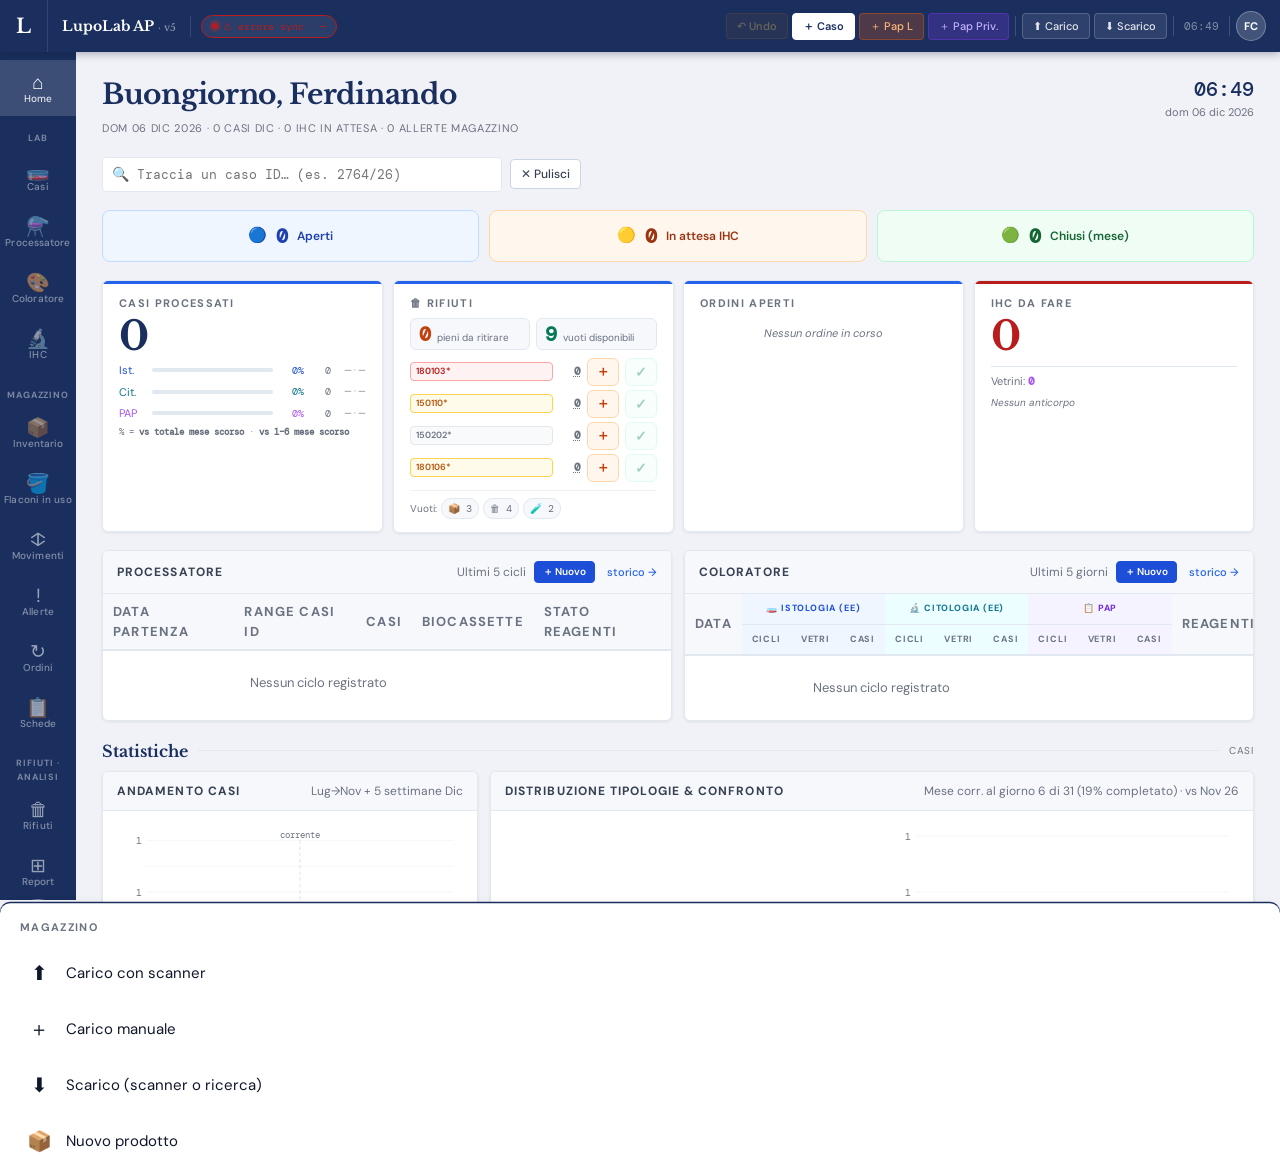
==== commit c62ca5c5: "Add files via upload" ====
--- a/index.html
+++ b/index.html
@@ -825,6 +825,25 @@
 .ihcc-caso.blocco{padding:7px 0}
 .ihcc-nota{font-size:11px;color:var(--text3);margin:8px 0 2px}
 .ihcc-kit{font-size:11px;color:var(--text3);margin-top:8px}
+/* FIX [UI/UX]: correzione rapida lotto */
+.lf-btn{flex:0 0 auto;width:34px;height:34px;border-radius:8px;border:1px solid var(--border2);background:var(--surface);cursor:pointer;font-size:14px}
+.lf-sez{font-size:11px;font-weight:700;color:var(--text3);text-transform:uppercase;letter-spacing:.05em;margin:12px 0 6px}
+.lf-mov{display:flex;gap:8px;align-items:baseline;padding:6px 0;border-top:1px solid var(--border-faint);font-size:12.5px}
+.lf-mov:first-child{border-top:0}
+.lf-mov .q{font-family:'DM Mono',monospace;font-weight:700;min-width:44px}
+.lf-mov .q.c{color:var(--green)}.lf-mov .q.s{color:var(--red)}
+.lf-mov small{color:var(--text3);font-size:11px}
+/* FIX [UI/UX]: riepilogo kit di rivelazione */
+.ihck{display:flex;flex-direction:column;gap:6px;margin:0 0 12px}
+.ihck-r{border:1px solid var(--border);border-left:4px solid var(--green);border-radius:8px;padding:7px 10px;font-size:12px;background:var(--surface)}
+.ihck-r.warn{border-left-color:var(--orange);background:var(--orange-bg)}
+.ihck-r.err{border-left-color:var(--red);background:var(--red-bg)}
+.ihck-h{display:flex;justify-content:space-between;gap:8px;font-size:13px}
+.ihck-h span{color:var(--text3);font-size:12px}
+.ihck-d{color:var(--text2);margin-top:2px}
+.ihck-e{margin-top:3px;font-weight:600;color:var(--green)}
+.ihck-r.warn .ihck-e{color:var(--orange)}
+.ihck-r.err .ihck-e{color:var(--red)}
 /* FIX [UI/UX]: verifica consumi IHC */
 .ihcv-ok{padding:26px 10px;text-align:center;color:var(--green);font-weight:600}
 .ihcv-row{display:flex;gap:10px;align-items:flex-start;padding:9px 0;border-top:1px solid var(--border-faint)}
@@ -2320,6 +2339,26 @@
 <!-- ══════════════════════════════
      MODAL: BARCODE SCANNER
 ══════════════════════════════ -->
+<!-- FIX [MAGAZZINO]: correzione rapida di un lotto dallo scarico (lotto che non c'è più / giacenza sbagliata) -->
+<div class="modal-overlay" id="modal-lotto-fix">
+  <div class="modal" style="width:460px">
+    <div class="modal-title">✏️ Correggi lotto</div>
+    <input type="hidden" id="lf-id">
+    <div id="lf-head" style="font-size:13px;color:var(--text2);margin-bottom:10px"></div>
+    <div class="fg"><label>Quanti ne hai davvero in magazzino?</label>
+      <div style="display:flex;gap:8px;align-items:center">
+        <input type="number" id="lf-qty" min="0" step="1" style="width:110px;text-align:center;font-family:'DM Mono',monospace;font-size:16px">
+        <button class="btn btn-danger" type="button" onclick="document.getElementById('lf-qty').value=0">Non c'è più (0)</button>
+      </div>
+    </div>
+    <div class="lf-sez">Ultimi movimenti di questo lotto</div>
+    <div id="lf-movs" style="max-height:220px;overflow-y:auto"></div>
+    <div class="modal-footer">
+      <button class="btn" onclick="closeModal('modal-lotto-fix')">Annulla</button>
+      <button class="btn btn-primary" onclick="confermaLottoFix()">✓ Salva correzione</button>
+    </div>
+  </div>
+</div>
 <div class="modal-overlay" id="modal-scarica">
   <div class="modal" style="width:480px">
     <div class="modal-title">⬇ Scarico</div>
@@ -6306,7 +6345,7 @@
     const scaduto=_scad(p);
     const consigliato = scaduto ? '<span class="badge bg-red" style="font-size:10px">Scaduto</span>'
       : (i===_primoBuono && prods.length>1 && p.scadenza) ? '<span class="badge bg-green" style="font-size:10px">Consigliato</span>' : '';
-    div.innerHTML=`<span style="font-family:'DM Mono',monospace;font-weight:600;font-size:15px">${esc(p.lotto||'—')}</span>${consigliato}<span style="color:${scaduto?'var(--red)':'var(--text3)'};font-size:13px">${p.scadenza?(scaduto?'scaduto il ':'scade ')+fmtDate(p.scadenza):'senza scadenza'}</span><span style="margin-left:auto;font-family:'DM Mono',monospace;color:var(--green);font-weight:700;font-size:15px">${_scQty(p)} ${esc(p.unita||'')}</span>`;
+    div.innerHTML=`<span style="font-family:'DM Mono',monospace;font-weight:600;font-size:15px">${esc(p.lotto||'—')}</span>${consigliato}<span style="color:${scaduto?'var(--red)':'var(--text3)'};font-size:13px">${p.scadenza?(scaduto?'scaduto il ':'scade ')+fmtDate(p.scadenza):'senza scadenza'}</span><span style="margin-left:auto;font-family:'DM Mono',monospace;color:var(--green);font-weight:700;font-size:15px">${_scQty(p)} ${esc(p.unita||'')}</span><button type="button" class="lf-btn" title="Questo lotto non c'è più o la giacenza è sbagliata" onclick="event.stopPropagation();apriLottoFix('${esc(p.id)}')">✏️</button>`;
     div.onclick=function(){
       document.querySelectorAll('#sc-lotti-list div').forEach(d=>{ d.style.background=''; d.style.borderColor='var(--border)'; });
       div.style.background='rgba(26,90,154,.08)'; div.style.borderColor='var(--accent2)';
@@ -6322,6 +6361,71 @@
   });
   document.getElementById('sc-lotti-wrap').style.display='';
 }
+// ═══════════════════════════════════════════════════════════════════════
+// FIX [MAGAZZINO] 13/11/2026: CORREZIONE RAPIDA DI UN LOTTO (dallo scarico)
+// Un lotto che non c'è più ma risulta in giacenza (es. scarichi registrati per errore sull'altro lotto,
+// carico doppio) si azzera/corregge da qui: movimento di rettifica, bidoni chiusi allineati, Undo.
+// Gli ultimi movimenti del lotto aiutano a capire da dove arriva la giacenza sbagliata.
+// ═══════════════════════════════════════════════════════════════════════
+function _lfMovimentiLotto(p){
+  const nk=String(p.nome||'').trim().toLowerCase(), lk=String(p.lotto||'').trim().toLowerCase();
+  return loadM().filter(m=>m && (m.prodId===p.id || (String(m.prod||'').trim().toLowerCase()===nk && String(m.lotto||'').trim().toLowerCase()===lk)))
+    .sort((a,b)=>String(b.ts||'').localeCompare(String(a.ts||'')));
+}
+function apriLottoFix(id){
+  const p=loadP().find(x=>x.id===id); if(!p) return;
+  const set=(i,v)=>{ const e=document.getElementById(i); if(e) e.value=v; };
+  set('lf-id', id); set('lf-qty', 0);
+  const bid=(typeof isBidoneTracked==='function' && isBidoneTracked(p)) ? countBidoniProd(p.id) : null;
+  const h=document.getElementById('lf-head');
+  if(h) h.innerHTML='<b>'+esc(p.nome||'—')+'</b><br>Lotto <b style="font-family:\'DM Mono\',monospace">'+esc(p.lotto||'—')+'</b>'+(p.scadenza?' · scade '+fmtDate(p.scadenza):'')
+    +'<br>Per il gestionale: <b>'+_scQty(p)+' '+esc(p.unita||'')+'</b>'+(bid?' · bidoni chiusi registrati: '+bid.chiusi+(bid.aperti?' · aperti: '+bid.aperti:''):'');
+  const movs=_lfMovimentiLotto(p);
+  const mv=document.getElementById('lf-movs');
+  if(mv) mv.innerHTML = movs.length ? movs.slice(0,12).map(m=>`<div class="lf-mov"><span class="q ${m.tipo==='carico'?'c':'s'}">${m.tipo==='carico'?'+':'−'}${esc(String(m.qty))}</span><span style="flex:1;min-width:0">${esc(m.note||(m.tipo==='carico'?'Carico':'Scarico'))}</span><small>${esc(fmtTs(m.ts))}</small></div>`).join('')
+    : '<div style="font-size:12px;color:var(--text3)">Nessun movimento registrato per questo lotto.</div>';
+  const m=document.getElementById('modal-lotto-fix');
+  if(m){ if(m.parentNode!==document.body || m!==document.body.lastElementChild) document.body.appendChild(m);   // sopra la finestra dello scarico
+    m.classList.add('open'); }
+}
+// Bidoni chiusi in più rispetto alla giacenza (dopo una rettifica) → tolti; in meno → creati
+function _allineaBidoniAGiacenza(prodIds){
+  try{
+    if(typeof isBidoneTracked!=='function') return 0;
+    const ids=new Set(prodIds||[]); const prods=loadP(); let all=loadBidoni(); let tolti=0;
+    prods.forEach(p=>{
+      if(!ids.has(p.id) || !isBidoneTracked(p)) return;
+      const q=Math.max(0, Math.floor(parseFloat(p.qty)||0));
+      // in giacenza: i chiusi + gli aperti non ancora scaricati
+      const chiusi=all.filter(b=>b.prod_id===p.id && b.stato==='chiuso').sort((a,b)=>String(b.data_carico||'').localeCompare(String(a.data_carico||'')));
+      const apertiInGiac=all.filter(b=>b.prod_id===p.id && b.stato==='aperto' && !b.scaricato).length;
+      let eccesso=chiusi.length+apertiInGiac-q;
+      if(eccesso>0){ const via=new Set(chiusi.slice(0,eccesso).map(b=>b.id)); tolti+=via.size; all=all.filter(b=>!via.has(b.id)); }
+    });
+    if(tolti) _setCache(LS_BIDONI, all);
+    if(typeof _allineaBidoniDopoCarico==='function') _allineaBidoniDopoCarico([...ids]);   // eventuali mancanti
+    return tolti;
+  }catch(e){ return 0; }
+}
+function confermaLottoFix(){
+  const id=(document.getElementById('lf-id')||{}).value;
+  const nuovo=parseFloat((document.getElementById('lf-qty')||{}).value);
+  if(isNaN(nuovo) || nuovo<0){ toast('Inserisci una quantità valida','error'); return; }
+  const prods=loadP(); const p=prods.find(x=>x.id===id); if(!p) return;
+  const prima=_scQty(p); const diff=Math.round((nuovo-prima)*1000)/1000;
+  if(!diff){ closeModal('modal-lotto-fix'); toast('Giacenza già corretta','info'); return; }
+  _takeSnapshot('Correzione lotto '+(p.lotto||'')+' '+p.nome);
+  p.qty=nuovo; p.modificato=new Date().toISOString(); saveP(prods);
+  const movs=loadM(); movs.unshift({id:genId(), ts:new Date().toISOString(), tipo:diff>0?'carico':'scarico', prod:p.nome, prodId:p.id, qty:Math.abs(diff), lotto:p.lotto||'',
+    note: nuovo===0 ? 'Rettifica: lotto non più presente in magazzino' : 'Rettifica giacenza lotto ('+prima+' → '+nuovo+')'}); saveM(movs);
+  const tolti=_allineaBidoniAGiacenza([p.id]);
+  closeModal('modal-lotto-fix');
+  toast('✓ '+p.nome+' lotto '+(p.lotto||'—')+': '+prima+' → '+nuovo+(tolti?' · '+tolti+' bidoni chiusi tolti':''),'success');
+  // riapre la lista lotti aggiornata nello scarico (se è aperto)
+  try{ if(document.getElementById('modal-scarica').classList.contains('open') && document.getElementById('sc-prod').value) scaricaSelProd(); }catch(e){}
+  try{ if(currentView==='inventario') renderInv(); if(currentView==='dashboard') renderDashboard(); }catch(e){}
+}
+
 // Helper: se il prodotto è tracciato a bidoni e ha un bidone aperto, lo smaltisce
 // e chiede se aprirne uno nuovo. Restituisce true se ha gestito il bidone.
 // FIX [MAGAZZINO]: ad ogni scarico di un reagente/colorante chiede se aprire un nuovo
@@ -9166,6 +9270,7 @@
         prod:p.nome, prodId:p.id, qty:Math.abs(d.delta), lotto:p.lotto||'', note:'Rettifica inventario '+oggi });
     });
     saveP(prods); saveM(movs);
+    try{ _allineaBidoniAGiacenza(diffs.map(d=>d.p.id)); }catch(e){}   // FIX [MAGAZZINO]: bidoni chiusi allineati alla giacenza
   }
   // Storico verifiche (locale)
   const log=_getCache(LS_INV_CHECK_LOG,'[]');
@@ -9233,6 +9338,7 @@
   _takeSnapshot('Correzione manuale '+modificati+' giacenze');
   saveP(prods);
   { const movs = loadM(); _rettifiche.forEach(m=>movs.unshift(m)); saveM(movs); }   // FIX [MAGAZZINO]: movimento di rettifica
+  try{ _allineaBidoniAGiacenza(_rettifiche.map(m=>m.prodId)); }catch(e){}   // FIX [MAGAZZINO]: bidoni chiusi allineati alla giacenza
   closeModal('modal-correggi-giacenze');
   if(currentView==='inventario') renderInv();
   if(currentView==='dashboard') renderDashboard();
@@ -10482,6 +10588,7 @@
     +'<div class="ihch-h"><b>🧪 Corsa'+(c.manuale?' ✏️':'')+': '+c.scelti.length+' cas'+(c.scelti.length===1?'o':'i')+(urg?' <span style="color:var(--red)">⚡</span>':'')+'</b><span>'+pos+'/'+IHC_CORSA_MAX_AB+' AB · '+c.vetrini+'/'+IHC_CORSA_MAX_VETRINI+' vetr.</span></div>'
     +'<div class="ihch-c">'+c.scelti.map(x=>esc(String(x.caso).split(/\s/)[0])).join(', ')+'</div>'
     +(cc.cambi.length?'<div class="ihch-w">↻ Carica: '+cc.cambi.map(x=>esc(x.nome)).join(', ')+'</div>':'')
+    +(()=>{ const kk=_ihcRiepilogoKit(piano.sit).filter(x=>x.livello==='err'); return kk.length?'<div class="ihch-w" style="color:var(--red)">⚠ Kit '+kk.map(x=>esc(x.kit)).join(', ')+' insufficiente</div>':''; })()
     +(fuori?'<div class="ihch-x">'+fuori+(fuori===1?' caso bloccato':' casi bloccati')+'</div>':'')
     +'</div>';
 }
@@ -10510,7 +10617,8 @@
   'Desmina':'O', 'Desmin':'O',
   'Ki67':'O', 'MIB-1':'O',
   'Melan A':'O', 'MART1':'O', 'Melan A (MART1)':'O',
-  'S100':'O',
+  // FIX [MAGAZZINO] 13/11/2026: S100 corre in UltraView (indicazione di Ferdinando), non OptiView
+  'S100':'U',
   // ── UltraView ──
   '34βE12':'U',
   'Actina':'U', 'ASM':'U', 'SMA':'U', 'Actina (ASM)':'U',
@@ -10753,8 +10861,8 @@
 
   let html='';
   if(!_ihcAllineato()) html+=`<div style="padding:12px 14px;margin-bottom:12px;background:var(--blue-bg);border:1.5px solid var(--blue-bd);border-radius:10px">
-      <div style="font-weight:700;color:var(--blue);margin-bottom:4px">Primo avvio del Magazzino IHC</div>
-      <div style="font-size:12px;color:var(--text2);margin-bottom:8px">Carica quello che hai in macchina (inventario BenchMark del 06/10/2026: ${IHC_ALLINEAMENTO.seed.filter(x=>x.v).length} dispenser con i test reali e ${IHC_ALLINEAMENTO_CONS.reduce((a,x)=>a+x.q,0)} flaconi di CC1, CC2, EZ Prep, LCS e Reaction Buffer) e le scorte in frigo (${IHC_ALLINEAMENTO.seed.filter(x=>!x.v).length} dispenser chiusi).</div>
+      <div style="font-weight:700;color:var(--blue);margin-bottom:4px">Nuovo inventario BenchMark da caricare</div>
+      <div style="font-size:12px;color:var(--text2);margin-bottom:8px">Riallinea il magazzino con quello che hai in macchina (inventario BenchMark del ${IHC_ALLINEAMENTO_DATA}: ${IHC_ALLINEAMENTO.seed.filter(x=>x.v).length} dispenser con i test reali e ${IHC_ALLINEAMENTO_CONS.reduce((a,x)=>a+x.q,0)} flaconi di CC1, CC2, EZ Prep, LCS e Reaction Buffer) e le scorte in frigo (${IHC_ALLINEAMENTO.seed.filter(x=>!x.v).length} dispenser chiusi).</div>
       <button class="btn btn-ok" onclick="allineaMagazzinoIhc()">⚡ Allinea magazzino IHC</button></div>`;
   else if(!_ihcConsumabiliCaricati()) html+=`<div style="display:flex;align-items:center;gap:10px;flex-wrap:wrap;padding:10px 12px;margin-bottom:12px;background:var(--blue-bg);border:1px solid var(--blue-bd);border-radius:10px;font-size:12px">
       <span style="flex:1;color:var(--text2)">Mancano i reagenti di sistema in macchina (CC1, CC2, EZ Prep, LCS, Reaction Buffer).</span>
@@ -10870,12 +10978,14 @@
   toast('💧 '+p.nome+': flacone finito','success');
   renderIhcMag();
 }
-// ═══ ALLINEAMENTO INIZIALE (una tantum) ═══
-// Dati letti dal report "Inventario" del software VSS v12.5.4 della BenchMark (06/10/2026 07:51):
-// solo dispenser attivi con test > 0 (v:1, r = test residui reali, o = registrazione = apertura)
-// + scorte chiuse in frigo indicate da Ferdinando il 06/10/2026 (v:0).
+// ═══ ALLINEAMENTO CON L'INVENTARIO BENCHMARK ═══
+// FIX [MAGAZZINO] 13/11/2026: secondo allineamento. Dati dal report "Inventario" VSS del 12/11/2026:
+// dispenser attivi con test > 0 (v:1, r = test residui reali, o = registrazione) + scorte chiuse in frigo
+// fotografate da Ferdinando il 13/11/2026 (v:0). Amplification Kit 760-080 = 100 test (dalla confezione).
 // n nome · c catalogo · l lotto · s scadenza · t test per dispenser
-const IHC_ALLINEAMENTO_ID='20261006';
+// Ogni nuovo estratto = nuovo ID: il pulsante "Allinea" ricompare su tutti i dispositivi finché uno lo esegue.
+const IHC_ALLINEAMENTO_ID='20261112', IHC_ALLINEAMENTO_DATA='12/11/2026';
+const IHC_ALLINEAMENTO_CONS_PRIMA={'M22513':1};   // flaconi in macchina al 6/10 non più presenti (Reaction Buffer finito)
 // FIX [MAGAZZINO]: reagenti di sistema in macchina (inventario BenchMark 06/10/2026, solo stato A).
 // Nessuno scalo automatico: il flacone finito si segna a mano dal dettaglio. q = flaconi in macchina
 const IHC_ALLINEAMENTO_CONS=[
@@ -10884,9 +10994,9 @@
   {n:'EZ Prep',         c:'950-102', l:'M26041', s:'2027-01-07', q:1, o:'2025-12-17'},
   {n:'EZ Prep',         c:'950-102', l:'N06132', s:'2027-04-14', q:1, o:'2026-04-21'},
   {n:'LCS',             c:'650-010', l:'N21819', s:'2027-04-16', q:1, o:'2026-07-27'},
-  {n:'Reaction Buffer', c:'950-300', l:'M22513', s:'2026-10-27', q:1, o:'2025-11-11'},
+  {n:'Reaction Buffer', c:'950-300', l:'N24278', s:'2027-12-11', q:1, o:'2026-10-28'},
 ];
-const IHC_ALLINEAMENTO={"seed":[{"n":"p16 (E6H4) Histo","c":"805-4713","l":"N14733","s":"2027-07-23","t":50,"r":1,"o":"2025-12-11","v":1},{"n":"ANTI-CD20","c":"760-2531","l":"M24075","s":"2026-11-11","t":50,"r":1,"o":"2025-05-12","v":1},{"n":"ANTI-PAN KERATIN","c":"760-2595","l":"N15523","s":"2027-08-14","t":50,"r":2,"o":"2026-04-23","v":1},{"n":"Ki-67 (30-9)","c":"790-4286","l":"M25553","s":"2027-01-13","t":50,"r":2,"o":"2026-04-09","v":1},{"n":"ultraView Universal DAB","c":"760-500","l":"N14063","s":"2027-06-10","t":250,"r":4,"o":"2026-05-07","v":1},{"n":"BLUING REAGENT","c":"760-2037","l":"N22978","s":"2027-12-01","t":250,"r":4,"o":"2026-05-06","v":1},{"n":"CD138 (B-A38)","c":"760-4248","l":"V0005480","s":"2028-01-31","t":50,"r":5,"o":"2025-12-15","v":1},{"n":"BLUING REAGENT","c":"760-2037","l":"N22999","s":"2027-12-10","t":250,"r":5,"o":"2026-07-13","v":1},{"n":"S100 (4C4.9)","c":"790-2914","l":"M21874","s":"2026-11-07","t":50,"r":7,"o":"2025-03-19","v":1},{"n":"ANTI-PAN KERATIN","c":"760-2595","l":"N28992","s":"2028-01-06","t":50,"r":8,"o":"2026-07-23","v":1},{"n":"CD34 (QBend10)","c":"790-2927","l":"M25550","s":"2026-12-11","t":50,"r":9,"o":"2025-06-05","v":1},{"n":"bcl-2 (SP66)","c":"790-4604","l":"M24946","s":"2026-11-17","t":50,"r":13,"o":"2025-05-12","v":1},{"n":"p16 (E6H4) Histo","c":"805-4713","l":"N24578","s":"2027-12-03","t":50,"r":15,"o":"2026-05-29","v":1},{"n":"CD56 (MRQ-42)","c":"760-4596","l":"V0004818","s":"2027-06-30","t":50,"r":17,"o":"2026-01-07","v":1},{"n":"CD45(2B11PD7/26)","c":"760-4279","l":"V0004498","s":"2027-02-28","t":50,"r":17,"o":"2026-03-03","v":1},{"n":"CK 5/6 (D5/16B4)","c":"790-4554","l":"N01164","s":"2027-03-09","t":50,"r":18,"o":"2025-09-26","v":1},{"n":"Cyclin D1(SP4-R)","c":"790-4508","l":"M29900Z","s":"2027-02-03","t":50,"r":20,"o":"2025-10-20","v":1},{"n":"SOX-10 (SP267)","c":"760-4968","l":"V0004319","s":"2026-12-31","t":50,"r":21,"o":"2024-05-20","v":1},{"n":"anti-CK7 (SP52)","c":"790-4462","l":"N17914","s":"2027-08-03","t":50,"r":26,"o":"2025-12-17","v":1},{"n":"anti-Mel (HMB45)","c":"790-4366","l":"M22066","s":"2026-10-14","t":50,"r":27,"o":"2025-04-09","v":1},{"n":"ANTI-DESMIN","c":"760-2513","l":"N17916","s":"2027-09-30","t":50,"r":31,"o":"2026-02-26","v":1},{"n":"CD68 (KP-1)","c":"790-2931","l":"N04489","s":"2027-04-06","t":50,"r":32,"o":"2025-10-29","v":1},{"n":"anti-H.pylori","c":"790-1014","l":"M25835","s":"2027-01-08","t":50,"r":32,"o":"2025-06-05","v":1},{"n":"anti-p63(4A4)","c":"790-4509","l":"N00128","s":"2027-02-12","t":50,"r":32,"o":"2025-10-30","v":1},{"n":"SM Actin","c":"760-2833","l":"V0005035","s":"2027-09-30","t":50,"r":34,"o":"2026-04-02","v":1},{"n":"ANTI-p53","c":"760-2542","l":"N00602","s":"2027-01-29","t":50,"r":35,"o":"2025-07-17","v":1},{"n":"anti-PR (1E2)","c":"790-2223","l":"M26564","s":"2026-12-11","t":50,"r":35,"o":"2025-07-17","v":1},{"n":"PRAME-50","c":"790-7149","l":"N25352","s":"2027-12-18","t":50,"r":38,"o":"2026-06-09","v":1},{"n":"anti-CD5 (SP19)","c":"790-4451","l":"N07241","s":"2027-04-03","t":50,"r":39,"o":"2025-10-20","v":1},{"n":"CD10 (SP67)","c":"790-4506","l":"N17821","s":"2027-09-11","t":50,"r":39,"o":"2026-06-18","v":1},{"n":"anti-CK (34BE12)","c":"790-4373","l":"M26883","s":"2026-11-21","t":50,"r":40,"o":"2025-10-30","v":1},{"n":"anti-Ck20 (SP33)","c":"790-4431","l":"N01151","s":"2027-02-20","t":50,"r":41,"o":"2025-06-19","v":1},{"n":"MART-1 (A-103)","c":"790-2990","l":"M25060","s":"2026-12-03","t":50,"r":41,"o":"2025-09-22","v":1},{"n":"anti-Synap(SP11)","c":"790-4407","l":"N08611","s":"2027-05-06","t":50,"r":42,"o":"2026-03-11","v":1},{"n":"ANTI-CHROMO","c":"760-2519","l":"M21378","s":"2026-11-04","t":50,"r":43,"o":"2025-11-03","v":1},{"n":"anti-CD3 (2GV6)","c":"790-4341","l":"N25541","s":"2028-01-07","t":50,"r":43,"o":"2026-09-10","v":1},{"n":"(34BE12+p63)","c":"790-4536","l":"M25989","s":"2026-11-20","t":50,"r":44,"o":"2025-09-30","v":1},{"n":"bcl-6","c":"760-4241","l":"V0004912","s":"2027-04-30","t":50,"r":44,"o":"2026-07-06","v":1},{"n":"anti-TTF-1","c":"790-4398","l":"N10149","s":"2027-06-19","t":50,"r":45,"o":"2025-12-15","v":1},{"n":"S100 (4C4.9)","c":"790-2914","l":"N28355","s":"2027-12-17","t":50,"r":45,"o":"2026-08-20","v":1},{"n":"WT1 (6F-H2)","c":"760-4397","l":"V0005489","s":"2028-02-29","t":50,"r":46,"o":"2026-04-09","v":1},{"n":"PLAP","c":"760-2664","l":"V0005715","s":"2028-02-29","t":50,"r":46,"o":"2026-04-28","v":1},{"n":"AFP","c":"760-2603","l":"V0005504","s":"2027-12-31","t":50,"r":47,"o":"2026-04-28","v":1},{"n":"VENTANA HER2/neu","c":"790-4493","l":"N25205","s":"2027-05-24","t":50,"r":47,"o":"2026-04-15","v":1},{"n":"ER (SP1)","c":"790-4324","l":"N28706","s":"2027-12-03","t":50,"r":47,"o":"2026-08-03","v":1},{"n":"Mesothelial Cell","c":"760-4445","l":"V0004878","s":"2027-07-31","t":50,"r":48,"o":"2026-05-29","v":1},{"n":"Calponin(EP798Y)","c":"760-4376","l":"V0005695","s":"2028-04-30","t":50,"r":48,"o":"2026-04-15","v":1},{"n":"anti-CD23 (SP23)","c":"790-4408","l":"N02426","s":"2027-02-18","t":50,"r":48,"o":"2026-02-23","v":1},{"n":"anti-PAX5 (SP34)","c":"790-4420","l":"N10216","s":"2027-06-05","t":50,"r":48,"o":"2025-12-12","v":1},{"n":"anti-EMA (E29)","c":"790-4463","l":"N13396","s":"2027-07-06","t":50,"r":48,"o":"2026-05-14","v":1},{"n":"Caldesmon (E89)","c":"760-4375","l":"V0005244","s":"2027-10-31","t":50,"r":49,"o":"2026-04-15","v":1},{"n":"E-cadherin (36)","c":"790-4497","l":"N22198","s":"2027-10-05","t":50,"r":49,"o":"2026-04-15","v":1},{"n":"OptiView DAB IHC Detection Kit","c":"760-700","l":"N09023","s":"2027-03-26","t":250,"r":57,"o":"2025-09-09","v":1},{"n":"AMPLIFIER A","c":"760-080","l":"N12018","s":"2027-06-09","t":250,"r":65,"o":"2025-12-09","v":1},{"n":"AMPLIFIER B","c":"760-080","l":"N12018","s":"2027-06-09","t":250,"r":65,"o":"2025-12-09","v":1},{"n":"ultraView Universal DAB","c":"760-500","l":"N26945","s":"2028-01-13","t":250,"r":70,"o":"2026-07-23","v":1},{"n":"OPTION 1 (AB DILUENT CASEIN)","c":"X","l":"k10862","s":"2026-10-07","t":250,"r":88,"o":"2025-04-07","v":1},{"n":"OPTION 1 (AB DILUENT CASEIN)","c":"X","l":"m26433","s":"2027-12-09","t":250,"r":162,"o":"2026-06-09","v":1},{"n":"HEMATOXYLIN","c":"760-2021","l":"P01683","s":"2027-08-23","t":250,"r":172,"o":"2026-09-10","v":1},{"n":"BLUING REAGENT","c":"760-2037","l":"P03877","s":"2028-04-09","t":250,"r":235,"o":"2026-09-29","v":1},{"n":"SM Actin","c":"760-2833","l":"V0005904","s":"2028-03-31","t":50,"r":null,"o":null,"v":0},{"n":"bcl-2 (SP66)","c":"790-4604","l":"N29226","s":"2028-01-14","t":50,"r":null,"o":null,"v":0},{"n":"CD10 (SP67)","c":"790-4506","l":"N30739","s":"2028-02-02","t":50,"r":null,"o":null,"v":0},{"n":"CD138 (B-A38)","c":"760-4248","l":"V0005987","s":"2028-07-31","t":50,"r":null,"o":null,"v":0},{"n":"anti-CD30","c":"790-4858","l":"N30547","s":"2027-01-22","t":50,"r":null,"o":null,"v":0},{"n":"CD34 (QBend10)","c":"790-2927","l":"N30731","s":"2028-02-02","t":50,"r":null,"o":null,"v":0},{"n":"CD56 (MRQ-42)","c":"760-4596","l":"V0005742","s":"2028-07-31","t":50,"r":null,"o":null,"v":0},{"n":"CK19 A53-B/A2.26","c":"760-4281","l":"V0005249","s":"2028-01-31","t":50,"r":null,"o":null,"v":0},{"n":"anti-CK7 (SP52)","c":"790-4462","l":"N27745","s":"2027-12-16","t":50,"r":null,"o":null,"v":0},{"n":"ANTI-CHROMO","c":"760-2519","l":"N23072","s":"2027-11-24","t":50,"r":null,"o":null,"v":0},{"n":"ER (SP1)","c":"790-4324","l":"N28706","s":"2027-12-03","t":50,"r":null,"o":null,"v":0},{"n":"Mesothelial Cell","c":"760-4445","l":"V0005737","s":"2027-12-31","t":50,"r":null,"o":null,"v":0},{"n":"HSA (OCH1E5)","c":"760-4350","l":"V0005065","s":"2027-09-30","t":50,"r":null,"o":null,"v":0},{"n":"p16 (E6H4) Histo","c":"805-4713","l":"P05252","s":"2028-04-05","t":50,"r":null,"o":null,"v":0},{"n":"ANTI-p53","c":"760-2542","l":"N16696","s":"2027-08-04","t":50,"r":null,"o":null,"v":0},{"n":"AMPLIFIER A","c":"760-080","l":"N25143","s":"2027-11-05","t":250,"r":null,"o":null,"v":0},{"n":"AMPLIFIER B","c":"760-080","l":"N25143","s":"2027-11-05","t":250,"r":null,"o":null,"v":0}],"alias":{"anti-p63(4A4)":"P63","CK19 A53-B/A2.26":"CK19","anti-H.pylori":"H. pylori, HPylori, Helicobacter","CK 5/6 (D5/16B4)":"CK5/6","anti-CK7 (SP52)":"CK7","(34BE12+p63)":"BCC, 34βE12+p63, BCC (34βE12+p63)","anti-Synap(SP11)":"Sinapto, Sinaptofisina","anti-PR (1E2)":"PR","VENTANA HER2/neu":"HER2","anti-TTF-1":"TTF-1, TTF1","Calponin(EP798Y)":"Calponina, Calponin","anti-Ck20 (SP33)":"CK20","SM Actin":"Actina, ASM, SMA, Actina (ASM)","ANTI-CHROMO":"Cromo-A, Cromogranina","ER (SP1)":"ER","ANTI-PAN KERATIN":"PanCK, AE1-AE3, PanCK (AE1-AE3)","E-cadherin (36)":"E-Caderina, E-cadherin","anti-CD3 (2GV6)":"CD3","CD45(2B11PD7/26)":"CD45, LCA, CD45 (LCA)","Cyclin D1(SP4-R)":"Ciclina D1, Cyclin D1","anti-CK (34BE12)":"34βE12, 34BE12","MART-1 (A-103)":"Melan A, MART1, Melan A (MART1)","p16 (E6H4) Histo":"P16","ANTI-DESMIN":"Desmina, Desmin","PRAME-50":"PRAME","HSA (OCH1E5)":"Hepatoc, HSA, Hepatoc (HSA)","Caldesmon (E89)":"Caldesmone, Caldesmon","anti-CD30":"CD30","anti-EMA (E29)":"EMA","AFP":"Alfafetoproteina, AFP","anti-PAX5 (SP34)":"PAX-5, PAX5","ANTI-p53":"P53","Ki-67 (30-9)":"Ki67, Ki-67, MIB-1","Mesothelial Cell":"HBME1","anti-Mel (HMB45)":"HMB-45, HMB45","CD68 (KP-1)":"CD68, KP-1","ANTI-CD20":"CD20"}};
+const IHC_ALLINEAMENTO={"seed":[{"n":"p16 (E6H4) Histo","c":"805-4713","l":"N14733","s":"2027-07-23","t":50,"r":1,"o":"2025-12-11","v":1},{"n":"ultraView Universal DAB","c":"760-500","l":"N26945","s":"2028-01-13","t":250,"r":2,"o":"2026-07-23","v":1},{"n":"ANTI-PAN KERATIN","c":"760-2595","l":"N15523","s":"2027-08-14","t":50,"r":2,"o":"2026-04-23","v":1},{"n":"BLUING REAGENT","c":"760-2037","l":"N22999","s":"2027-12-10","t":250,"r":3,"o":"2026-07-13","v":1},{"n":"BLUING REAGENT","c":"760-2037","l":"N22978","s":"2027-12-01","t":250,"r":4,"o":"2026-05-06","v":1},{"n":"ultraView Universal DAB","c":"760-500","l":"N14063","s":"2027-06-10","t":250,"r":4,"o":"2026-05-07","v":1},{"n":"CD34 (QBend10)","c":"790-2927","l":"M25550","s":"2026-12-11","t":50,"r":7,"o":"2025-06-05","v":1},{"n":"p16 (E6H4) Histo","c":"805-4713","l":"N24578","s":"2027-12-03","t":50,"r":8,"o":"2026-05-29","v":1},{"n":"bcl-2 (SP66)","c":"790-4604","l":"M24946","s":"2026-11-17","t":50,"r":8,"o":"2025-05-12","v":1},{"n":"CD56 (MRQ-42)","c":"760-4596","l":"V0004818","s":"2027-06-30","t":50,"r":9,"o":"2026-01-07","v":1},{"n":"OptiView DAB IHC Detection Kit","c":"760-700","l":"N09023","s":"2027-03-26","t":250,"r":11,"o":"2025-09-09","v":1},{"n":"CK 5/6 (D5/16B4)","c":"790-4554","l":"N01164","s":"2027-03-09","t":50,"r":14,"o":"2025-09-26","v":1},{"n":"CD45(2B11PD7/26)","c":"760-4279","l":"V0004498","s":"2027-02-28","t":50,"r":15,"o":"2026-03-03","v":1},{"n":"Cyclin D1(SP4-R)","c":"790-4508","l":"M29900Z","s":"2027-02-03","t":50,"r":16,"o":"2025-10-20","v":1},{"n":"SOX-10 (SP267)","c":"760-4968","l":"V0004319","s":"2026-12-31","t":50,"r":20,"o":"2024-05-20","v":1},{"n":"anti-CK7 (SP52)","c":"790-4462","l":"N17914","s":"2027-08-03","t":50,"r":23,"o":"2025-12-17","v":1},{"n":"ANTI-DESMIN","c":"760-2513","l":"N17916","s":"2027-09-30","t":50,"r":26,"o":"2026-02-26","v":1},{"n":"anti-CD3 (2GV6)","c":"790-4341","l":"N25541","s":"2028-01-07","t":50,"r":31,"o":"2026-09-10","v":1},{"n":"anti-H.pylori","c":"790-1014","l":"M25835","s":"2027-01-08","t":50,"r":31,"o":"2025-06-05","v":1},{"n":"CD68 (KP-1)","c":"790-2931","l":"N04489","s":"2027-04-06","t":50,"r":32,"o":"2025-10-29","v":1},{"n":"anti-p63(4A4)","c":"790-4509","l":"N00128","s":"2027-02-12","t":50,"r":32,"o":"2025-10-30","v":1},{"n":"ANTI-p53","c":"760-2542","l":"N00602","s":"2027-01-29","t":50,"r":32,"o":"2025-07-17","v":1},{"n":"SM Actin","c":"760-2833","l":"V0005035","s":"2027-09-30","t":50,"r":33,"o":"2026-04-02","v":1},{"n":"CD10 (SP67)","c":"790-4506","l":"N17821","s":"2027-09-11","t":50,"r":34,"o":"2026-06-18","v":1},{"n":"PRAME-50","c":"790-7149","l":"N25352","s":"2027-12-18","t":50,"r":35,"o":"2026-06-09","v":1},{"n":"anti-PR (1E2)","c":"790-2223","l":"M26564","s":"2026-12-11","t":50,"r":35,"o":"2025-07-17","v":1},{"n":"anti-CD5 (SP19)","c":"790-4451","l":"N07241","s":"2027-04-03","t":50,"r":39,"o":"2025-10-20","v":1},{"n":"ANTI-CD20","c":"760-2531","l":"P08023","s":"2028-04-22","t":50,"r":40,"o":"2026-10-20","v":1},{"n":"anti-CK (34BE12)","c":"790-4373","l":"M26883","s":"2026-11-21","t":50,"r":40,"o":"2025-10-30","v":1},{"n":"S100 (4C4.9)","c":"790-2914","l":"N28355","s":"2027-12-17","t":50,"r":41,"o":"2026-08-20","v":1},{"n":"anti-Ck20 (SP33)","c":"790-4431","l":"N01151","s":"2027-02-20","t":50,"r":41,"o":"2025-06-19","v":1},{"n":"MART-1 (A-103)","c":"790-2990","l":"M25060","s":"2026-12-03","t":50,"r":41,"o":"2025-09-22","v":1},{"n":"anti-Synap(SP11)","c":"790-4407","l":"N08611","s":"2027-05-06","t":50,"r":42,"o":"2026-03-11","v":1},{"n":"bcl-6","c":"760-4241","l":"V0004912","s":"2027-04-30","t":50,"r":42,"o":"2026-07-06","v":1},{"n":"Ki-67 (30-9)","c":"790-4286","l":"N30194","s":"2028-02-08","t":50,"r":43,"o":"2026-10-19","v":1},{"n":"ER (SP1)","c":"790-4324","l":"N28706","s":"2027-12-03","t":50,"r":43,"o":"2026-08-03","v":1},{"n":"WT1 (6F-H2)","c":"760-4397","l":"V0005489","s":"2028-02-29","t":50,"r":44,"o":"2026-04-09","v":1},{"n":"(34BE12+p63)","c":"790-4536","l":"M25989","s":"2026-11-20","t":50,"r":44,"o":"2025-09-30","v":1},{"n":"PLAP","c":"760-2664","l":"V0005715","s":"2028-02-29","t":50,"r":45,"o":"2026-04-28","v":1},{"n":"anti-TTF-1","c":"790-4398","l":"N10149","s":"2027-06-19","t":50,"r":45,"o":"2025-12-15","v":1},{"n":"ANTI-PAN KERATIN","c":"760-2595","l":"P04084","s":"2028-03-04","t":50,"r":47,"o":"2026-11-11","v":1},{"n":"AFP","c":"760-2603","l":"V0005504","s":"2027-12-31","t":50,"r":47,"o":"2026-04-28","v":1},{"n":"anti-PAX5 (SP34)","c":"790-4420","l":"N10216","s":"2027-06-05","t":50,"r":47,"o":"2025-12-12","v":1},{"n":"VENTANA HER2/neu","c":"790-4493","l":"N25205","s":"2027-05-24","t":50,"r":47,"o":"2026-04-15","v":1},{"n":"Calponin(EP798Y)","c":"760-4376","l":"V0005695","s":"2028-04-30","t":50,"r":48,"o":"2026-04-15","v":1},{"n":"Mesothelial Cell","c":"760-4445","l":"V0004878","s":"2027-07-31","t":50,"r":48,"o":"2026-05-29","v":1},{"n":"anti-EMA (E29)","c":"790-4463","l":"N13396","s":"2027-07-06","t":50,"r":48,"o":"2026-05-14","v":1},{"n":"anti-CD23 (SP23)","c":"790-4408","l":"N02426","s":"2027-02-18","t":50,"r":48,"o":"2026-02-23","v":1},{"n":"anti-CD30","c":"790-4858","l":"N30547","s":"2027-01-22","t":50,"r":48,"o":"2026-10-14","v":1},{"n":"CD138 (B-A38)","c":"760-4248","l":"V0005987","s":"2028-07-31","t":50,"r":49,"o":"2026-11-12","v":1},{"n":"anti-Mel (HMB45)","c":"790-4366","l":"P04652","s":"2028-03-15","t":50,"r":49,"o":"2026-10-19","v":1},{"n":"Caldesmon (E89)","c":"760-4375","l":"V0005244","s":"2027-10-31","t":50,"r":49,"o":"2026-04-15","v":1},{"n":"E-cadherin (36)","c":"790-4497","l":"N22198","s":"2027-10-05","t":50,"r":49,"o":"2026-04-15","v":1},{"n":"HEMATOXYLIN","c":"760-2021","l":"P01683","s":"2027-08-23","t":250,"r":53,"o":"2026-09-10","v":1},{"n":"AMPLIFIER A","c":"760-080","l":"N12018","s":"2027-06-09","t":100,"r":57,"o":"2025-12-09","v":1},{"n":"AMPLIFIER B","c":"760-080","l":"N12018","s":"2027-06-09","t":100,"r":57,"o":"2025-12-09","v":1},{"n":"BLUING REAGENT","c":"760-2037","l":"P03877","s":"2028-04-09","t":250,"r":123,"o":"2026-09-29","v":1},{"n":"OPTION 1 (AB DILUENT CASEIN)","c":"X","l":"m26433","s":"2027-12-09","t":250,"r":147,"o":"2026-06-09","v":1},{"n":"ultraView Universal DAB","c":"760-500","l":"P06042","s":"2028-04-12","t":250,"r":242,"o":"2026-11-12","v":1},{"n":"ANTI-CHROMO","c":"760-2519","l":"N23072","s":"2027-11-24","t":50,"r":null,"o":null,"v":0},{"n":"ER (SP1)","c":"790-4324","l":"N28706","s":"2027-12-03","t":50,"r":null,"o":null,"v":0},{"n":"ANTI-p53","c":"760-2542","l":"N16696","s":"2027-08-04","t":50,"r":null,"o":null,"v":0},{"n":"CD56 (MRQ-42)","c":"760-4596","l":"V0005742","s":"2028-07-31","t":50,"r":null,"o":null,"v":0},{"n":"Mesothelial Cell","c":"760-4445","l":"V0005737","s":"2027-12-31","t":50,"r":null,"o":null,"v":0},{"n":"MART-1 (A-103)","c":"790-2990","l":"P03221","s":"2028-03-08","t":50,"r":null,"o":null,"v":0},{"n":"ANTI-CD20","c":"760-2531","l":"P03447","s":"2028-03-19","t":50,"r":null,"o":null,"v":0},{"n":"p16 (E6H4) Histo","c":"805-4713","l":"P05252","s":"2028-04-05","t":50,"r":null,"o":null,"v":0},{"n":"CK19 A53-B/A2.26","c":"760-4281","l":"V0005249","s":"2028-01-31","t":50,"r":null,"o":null,"v":0},{"n":"HSA (OCH1E5)","c":"760-4350","l":"V0005065","s":"2027-09-30","t":50,"r":null,"o":null,"v":0},{"n":"Ki-67 (30-9)","c":"790-4286","l":"N30194","s":"2028-02-08","t":50,"r":null,"o":null,"v":0},{"n":"(34BE12+p63)","c":"790-4536","l":"P06080","s":"2028-04-16","t":50,"r":null,"o":null,"v":0},{"n":"anti-CK7 (SP52)","c":"790-4462","l":"N27745","s":"2027-12-16","t":50,"r":null,"o":null,"v":0},{"n":"CD10 (SP67)","c":"790-4506","l":"N30739","s":"2028-02-02","t":50,"r":null,"o":null,"v":0},{"n":"CD34 (QBend10)","c":"790-2927","l":"N30731","s":"2028-02-02","t":50,"r":null,"o":null,"v":0},{"n":"Cyclin D1(SP4-R)","c":"790-4508","l":"N16874","s":"2027-08-11","t":50,"r":null,"o":null,"v":0},{"n":"anti-Ck20 (SP33)","c":"790-4431","l":"N16177","s":"2027-08-05","t":50,"r":null,"o":null,"v":0},{"n":"anti-PR (1E2)","c":"790-2223","l":"P08680","s":"2028-04-22","t":50,"r":null,"o":null,"v":0},{"n":"anti-CK (34BE12)","c":"790-4373","l":"P05286","s":"2028-03-09","t":50,"r":null,"o":null,"v":0},{"n":"bcl-2 (SP66)","c":"790-4604","l":"N29226","s":"2028-01-14","t":50,"r":null,"o":null,"v":0},{"n":"SM Actin","c":"760-2833","l":"V0005904","s":"2028-03-31","t":50,"r":null,"o":null,"v":0},{"n":"AMPLIFIER A","c":"760-080","l":"N25143","s":"2027-11-05","t":100,"r":null,"o":null,"v":0},{"n":"AMPLIFIER B","c":"760-080","l":"N25143","s":"2027-11-05","t":100,"r":null,"o":null,"v":0},{"n":"OptiView DAB IHC Detection Kit","c":"760-700","l":"N06930","s":null,"t":250,"r":null,"o":null,"v":0}],"alias":{"anti-p63(4A4)":"P63","CK19 A53-B/A2.26":"CK19","anti-H.pylori":"H. pylori, HPylori, Helicobacter","CK 5/6 (D5/16B4)":"CK5/6","anti-CK7 (SP52)":"CK7","(34BE12+p63)":"BCC, 34βE12+p63, BCC (34βE12+p63)","anti-Synap(SP11)":"Sinapto, Sinaptofisina","anti-PR (1E2)":"PR","VENTANA HER2/neu":"HER2","anti-TTF-1":"TTF-1, TTF1","Calponin(EP798Y)":"Calponina, Calponin","anti-Ck20 (SP33)":"CK20","SM Actin":"Actina, ASM, SMA, Actina (ASM)","ANTI-CHROMO":"Cromo-A, Cromogranina","ER (SP1)":"ER","ANTI-PAN KERATIN":"PanCK, AE1-AE3, PanCK (AE1-AE3)","E-cadherin (36)":"E-Caderina, E-cadherin","anti-CD3 (2GV6)":"CD3","CD45(2B11PD7/26)":"CD45, LCA, CD45 (LCA)","Cyclin D1(SP4-R)":"Ciclina D1, Cyclin D1","anti-CK (34BE12)":"34βE12, 34BE12","MART-1 (A-103)":"Melan A, MART1, Melan A (MART1)","p16 (E6H4) Histo":"P16","ANTI-DESMIN":"Desmina, Desmin","PRAME-50":"PRAME","HSA (OCH1E5)":"Hepatoc, HSA, Hepatoc (HSA)","Caldesmon (E89)":"Caldesmone, Caldesmon","anti-CD30":"CD30","anti-EMA (E29)":"EMA","AFP":"Alfafetoproteina, AFP","anti-PAX5 (SP34)":"PAX-5, PAX5","ANTI-p53":"P53","Ki-67 (30-9)":"Ki67, Ki-67, MIB-1","Mesothelial Cell":"HBME1","anti-Mel (HMB45)":"HMB-45, HMB45","CD68 (KP-1)":"CD68, KP-1","ANTI-CD20":"CD20"}};
 function _ihcAllineato(){
   try{ if(_getCache('ls_ihc_allineamento','null')===IHC_ALLINEAMENTO_ID) return true; }catch(e){}
   return loadP().some(p=>p.ihc_seed===IHC_ALLINEAMENTO_ID);   // eseguito anche da un altro dispositivo
@@ -10908,12 +11018,12 @@
   });
   const daAzzerare=soloCons ? [] : prods.filter(p=>p.cat==='IHC' && TRACK.has(_ihcTipo(p)) && (parseFloat(p.qty)||0)>0);
   const msg = soloCons
-    ? 'Aggiungo al Magazzino IHC i reagenti di sistema in macchina (BenchMark 06/10/2026):\n\n• '+IHC_ALLINEAMENTO_CONS.map(x=>x.n+' lotto '+x.l+(x.q>1?' ×'+x.q:'')).join('\n• ')+'\n\nEventuali flaconi di scorta già registrati non vengono toccati.\n\nPuoi annullare con Undo.'
+    ? 'Aggiungo al Magazzino IHC i reagenti di sistema in macchina (BenchMark '+IHC_ALLINEAMENTO_DATA+'):\n\n• '+IHC_ALLINEAMENTO_CONS.map(x=>x.n+' lotto '+x.l+(x.q>1?' ×'+x.q:'')).join('\n• ')+'\n\nEventuali flaconi di scorta già registrati non vengono toccati.\n\nPuoi annullare con Undo.'
     : 'Allineo il Magazzino IHC con:\n\n• '+IHC_ALLINEAMENTO.seed.filter(x=>x.v).length+' dispenser in macchina (test reali dalla BenchMark)\n• '+IHC_ALLINEAMENTO.seed.filter(x=>!x.v).length+' dispenser chiusi in frigo\n• '+nFlaconi+' flaconi di CC1, CC2, EZ Prep, LCS e Reaction Buffer in macchina\n\n'
       +(daAzzerare.length?'Gli altri lotti IHC (anticorpi, kit, ematossilina, bluing, amplifier) presenti oggi nel gestionale verranno azzerati, perché non risultano né in macchina né in frigo. Eventuali flaconi di scorta di CC1, EZ Prep ecc. non vengono toccati.\n\n':'')
       +'Puoi annullare con Undo.';
   if(!confirm(msg)) return;
-  _takeSnapshot(soloCons ? 'Magazzino IHC: reagenti di sistema' : 'Allineamento Magazzino IHC 06/10/2026');
+  _takeSnapshot(soloCons ? 'Magazzino IHC: reagenti di sistema' : 'Allineamento Magazzino IHC '+IHC_ALLINEAMENTO_DATA);
   const now=new Date().toISOString(), movs=loadM(), usati=new Set(), nuovi=[];
   const mov=(p,delta,nota)=>{ if(!delta) return; movs.unshift({id:genId(), ts:now, tipo:delta>0?'carico':'scarico', prod:p.nome, prodId:p.id, qty:Math.abs(delta), lotto:p.lotto||'', note:nota}); };
   if(!soloCons){
@@ -10938,7 +11048,8 @@
     const gruppi={};
     prods.filter(p=>p.ihc_seed===IHC_ALLINEAMENTO_ID).forEach(p=>{ const k=p.nome.trim().toLowerCase(); (gruppi[k]=gruppi[k]||[]).push(p); });
     Object.values(gruppi).forEach(l=>{
-      const inMacchina=l.filter(p=>p.ihc_vss).sort((a,b)=>String(a.scadenza).localeCompare(String(b.scadenza)) || (a.test_residui-b.test_residui));
+      // FIX [MAGAZZINO]: in macchina c'è l'ultimo registrato (gli altri parziali sono stati tolti e messi da parte)
+      const inMacchina=l.filter(p=>p.ihc_vss).sort((a,b)=>String(b.ihc_aperto_da||'').localeCompare(String(a.ihc_aperto_da||'')) || String(a.scadenza).localeCompare(String(b.scadenza)));
       if(inMacchina[0]) inMacchina[0].ihc_in_uso=true;
     });
   }
@@ -10955,12 +11066,16 @@
     if(!p.barcode && x.c) p.barcode=x.c;
     mov(p, q-prima, 'Allineamento IHC: in macchina');
   });
+  // FIX [MAGAZZINO]: flaconi di sistema che erano in macchina e non ci sono più → finiti
+  if(!soloCons) prods.filter(p=>p.cat==='IHC' && _ihcTipo(p)==='consumabile' && !usati.has(p.id) && IHC_ALLINEAMENTO_CONS_PRIMA[String(p.lotto||'').trim()] && (parseFloat(p.qty)||0)>0).forEach(p=>{
+    const via=Math.min(parseFloat(p.qty)||0, IHC_ALLINEAMENTO_CONS_PRIMA[String(p.lotto).trim()]);
+    mov(p, -via, 'Allineamento IHC: flacone non più in macchina'); p.qty=(parseFloat(p.qty)||0)-via; if(!p.qty) p.ihc_vss=false; p.modificato=now; });
   // lotti IHC tracciati non presenti né in macchina né in frigo → azzerati e marcati come dismessi
   // (marcatura "X…": a zero non compaiono più nel Magazzino IHC; un nuovo carico li fa ricomparire)
   let azzerati=0;
   if(!soloCons){
     daAzzerare.forEach(p=>{ if(usati.has(p.id)) return; mov(p, -(parseFloat(p.qty)||0), 'Allineamento IHC: non presente in macchina né in frigo'); p.qty=0; p.ihc_in_uso=false; p.modificato=now; azzerati++; });
-    prods.filter(p=>p.cat==='IHC' && TRACK.has(_ihcTipo(p)) && !usati.has(p.id) && (parseFloat(p.qty)||0)<=0 && !p.ihc_seed)
+    prods.filter(p=>p.cat==='IHC' && TRACK.has(_ihcTipo(p)) && !usati.has(p.id) && (parseFloat(p.qty)||0)<=0 && String(p.ihc_seed||'').charAt(0)!=='X')
       .forEach(p=>{ p.ihc_seed='X'+IHC_ALLINEAMENTO_ID; p.modificato=now; });
     _setCache('ls_ihc_allineamento', IHC_ALLINEAMENTO_ID);
   }
@@ -11039,8 +11154,13 @@
   if(!fatti.length && !annullati.length) return [];
   const prods=loadP(), movs=loadM(), now=new Date().toISOString();
   const consumi={...(rec.consumi||{})}; const sconosciuti=[]; const avvisi=[];
+  const _daAll=_ihcDataAllineamento();
   annullati.forEach(item=>{
-    if(consumi[item]){ const v=consumi[item]; _ihcRestituisci([...(v.ant||[]),...(v.kit||[]),...(v.acc||[])], item, prods, movs, now); delete consumi[item]; }
+    if(consumi[item]){ const v=consumi[item];
+      // FIX [MAGAZZINO]: un consumo precedente all'ultimo allineamento è già "dentro" la giacenza riallineata:
+      // togliendo la spunta non si restituisce nulla (altrimenti i test verrebbero contati due volte)
+      if(_ihcConsumoDopoAllineamento(v, _daAll)) _ihcRestituisci([...(v.ant||[]),...(v.kit||[]),...(v.acc||[])], item, prods, movs, now);
+      delete consumi[item]; }
   });
   fatti.forEach(item=>{
     if(consumi[item]) return; // già scalato
@@ -11357,6 +11477,13 @@
       else { const acc=accAttivi.find(ac=>v.risorse[keyAcc(ac)] && scorta[keyAcc(ac)]<n); if(acc) v.problema=acc.nome+' insufficiente'; }
       caso.voci.push(v);
     });
+    // FIX [TRACCIABILITÀ] 13/11/2026: i kit NON si sommano (in macchina ne sta uno per tipo): se il caso
+    // richiede più test di quanti ne abbia il kit più pieno, non può partire per intero
+    { const need={}; caso.voci.forEach(v=>{ if(!v.problema && v.kit) need[v.kit]=(need[v.kit]||0)+v.n; });
+      Object.keys(need).forEach(k=>{ const best=scorta[keyKit(k)]||0; if(need[k]>best){
+        const altri=((kitInfo[k]||{}).lista||[]).map(d=>d.test).sort((a,b)=>b-a);
+        const msg='kit '+k+': il caso richiede '+need[k]+' test, il kit più pieno ne ha '+best+(altri.length>1?' (gli altri: '+altri.slice(1).join(', ')+')':'')+' → serve un kit nuovo';
+        caso.voci.forEach(v=>{ if(!v.problema && v.kit===k) v.problema=msg; }); } }); }
     const ok=caso.voci.filter(v=>!v.problema);
     caso.stato = ok.length===caso.voci.length ? 'pronto' : ok.length ? 'parziale' : 'bloccato';
     caso.gruppi=[...new Set(caso.voci.map(v=>v.gruppo).filter(Boolean))];
@@ -11411,9 +11538,17 @@
 function _ihcPianoCorse(){
   const sit=_ihcSituazioneCorsa();
   const corse=[]; let rimasti=sit.casi.map(c=>({...c, voci:c.voci.slice()})); let scorta={...sit.scorta};
+  // FIX [TRACCIABILITÀ] 13/11/2026: per ogni kit, i test dei singoli kit (non sommabili)
+  const kitDisp={}; Object.keys(sit.kitInfo||{}).forEach(k=>{ kitDisp[k]=((sit.kitInfo[k].lista)||[]).map(d=>({...d})); });
   for(let k=0;k<3;k++){
+    Object.keys(kitDisp).forEach(kk=>{ scorta['kit:'+kk]=kitDisp[kk].reduce((m,d)=>Math.max(m,d.test),0); });
     const c=_ihcScegliCorsa(rimasti, scorta, sit.dispAb);
     if(!c.scelti.length && !c.extra.length) break;
+    // il kit caricato per questa corsa perde i test usati (in uso se basta, altrimenti quello indicato)
+    { const uso={}; c.scelti.forEach(cs=>cs.voci.forEach(v=>{ if(v.kit) uso[v.kit]=(uso[v.kit]||0)+v.n; }));
+      c.kitScelti={};
+      Object.keys(uso).forEach(kk=>{ const l=kitDisp[kk]||[]; const s=_ihcScegliDispenser(l, uso[kk]); const d=(s.inUso&&s.inUso.test>=uso[kk])?s.inUso:s.carica;
+        if(d){ c.kitScelti[kk]={lotto:d.lotto, test:d.test, serve:uso[kk]}; d.test-=uso[kk]; l.forEach(x=>{ x.inUso=(x===d); }); } }); }
     corse.push(c);
     const fatti=new Set(c.scelti.map(x=>x.id)); const vociExtra=new Set(c.extra.map(e=>e.caso.id+'|'+e.voce.item));
     rimasti=rimasti.filter(x=>!fatti.has(x.id)).map(x=>{ const voci=x.voci.filter(v=>!vociExtra.has(x.id+'|'+v.item)); return {...x, voci, vetrini:voci.length*x.n, gruppi:[...new Set(voci.map(v=>v.gruppo).filter(Boolean))]}; }).filter(x=>x.voci.length);
@@ -11434,10 +11569,16 @@
 // Solo informativi: stesso anticorpo eseguito due volte sullo stesso caso, più dispenser "in uso".
 // Si considerano solo le richieste chiuse/modificate dopo l'allineamento del Magazzino IHC.
 // ═══════════════════════════════════════════════════════════════════════
+// FIX [MAGAZZINO] 13/11/2026: conta l'ULTIMO allineamento (ogni nuovo estratto della BenchMark azzera i conti)
 function _ihcDataAllineamento(){
-  let min=null;
-  try{ loadM().forEach(m=>{ if(m && /^Allineamento IHC/.test(m.note||'') && m.ts && (!min || m.ts<min)) min=m.ts; }); }catch(e){}
-  return min || '2026-10-06';
+  let max=null;
+  try{ loadM().forEach(m=>{ if(m && /^Allineamento IHC/.test(m.note||'') && m.ts && (!max || m.ts>max)) max=m.ts; }); }catch(e){}
+  return max || '2026-10-06';
+}
+// consumo registrato dopo l'ultimo allineamento? (prima: la giacenza è già stata riallineata all'estratto)
+function _ihcConsumoDopoAllineamento(v, da){
+  da = da || _ihcDataAllineamento();
+  return !!(v && v.ts && String(v.ts) >= da);
 }
 function _ihcVerificaConsumi(){
   const arr=loadIHC(), prods=loadP(); const out=[];
@@ -11455,13 +11596,14 @@
         if(ign.includes(_ihcNorm(it))) return;
         if(_ihcLottiAnticorpo(it, prods).length) out.push({tipo:'non_scalato', id:r.id, item:it, r});
       }
-      if(!fatto && v) out.push({tipo:'non_spuntato', id:r.id, item:it, r, v});
-      if(fatto && v && !v.corsaUltra && v.kitNome){
+      const dopo=_ihcConsumoDopoAllineamento(v, da);   // FIX [MAGAZZINO]: i consumi prima dell'ultimo allineamento non si toccano
+      if(!fatto && v && dopo) out.push({tipo:'non_spuntato', id:r.id, item:it, r, v});
+      if(fatto && v && dopo && !v.corsaUltra && v.kitNome){
         const atteso=_ihcKitPredefinito(it, _ihcLottiAnticorpo(it, prods));
         if(atteso && atteso!==v.kitNome) out.push({tipo:'kit', id:r.id, item:it, r, v, atteso, bloccato:ultra});
       }
     });
-    Object.keys(cons).forEach(k=>{ if(!items.includes(k)) out.push({tipo:'orfano', id:r.id, item:k, r, v:cons[k]}); });
+    Object.keys(cons).forEach(k=>{ if(!items.includes(k) && _ihcConsumoDopoAllineamento(cons[k], da)) out.push({tipo:'orfano', id:r.id, item:k, r, v:cons[k]}); });
   });
   // stesso caso + stesso anticorpo eseguito in più richieste (non collegate come ripetizione)
   const visti={};
@@ -11555,6 +11697,28 @@
   return Object.keys(slot).reduce((s,g)=>{ const l=(sit.dispAb||{})[g]||[]; const n=_ihcPosizioni(l.length?l:[{test:Infinity}], slot[g]); return s+(isFinite(n)?n:1); },0);
 }
 // avvisi di una corsa: limiti, scorta, anticorpi non in magazzino
+// FIX [TRACCIABILITÀ] 13/11/2026: riepilogo kit di rivelazione per tutte le IHC in attesa
+function _ihcRiepilogoKit(sit){
+  const dom={}; sit.casi.forEach(c=>c.voci.forEach(v=>{ if(v.kit && v.gruppo && !/non in magazzino|esaurito|scaduti|test insufficienti/.test(v.problema||'')) dom[v.kit]=(dom[v.kit]||0)+v.n; }));
+  return Object.keys(dom).sort().map(k=>{
+    const ki=(sit.kitInfo||{})[k]||{}; const lista=(ki.lista||[]).slice();
+    const inUso=lista.find(d=>d.inUso)||null; const altri=lista.filter(d=>!d.inUso).sort((a,b)=>b.test-a.test);
+    const best=lista.reduce((m,d)=>Math.max(m,d.test),0); const tot=lista.reduce((s,d)=>s+d.test,0);
+    const n=dom[k]; let livello='ok', esito;
+    const basta=altri.find(d=>d.test>=n);
+    if(inUso && inUso.test>=n) esito='basta il kit in macchina';
+    else if(basta){ livello='warn'; esito='il kit in macchina non basta: carica il kit lotto '+(basta.lotto||'—')+' ('+basta.test+' test)'; }
+    else if(best>0){ livello='err'; esito='nessun kit basta da solo e i kit non si sommano: con il più pieno ne fai al massimo '+best+' per corsa'+(tot>=n?' (gli altri in corse successive, cambiando kit)':'')+' → ordina/apri un kit nuovo'; }
+    else { livello='err'; esito='nessun kit '+k+' disponibile → ordina un kit nuovo'; }
+    return {kit:k, n, inUso, altri, best, tot, livello, esito};
+  });
+}
+function _ihcHtmlRiepilogoKit(sit){
+  const r=_ihcRiepilogoKit(sit); if(!r.length) return '';
+  return '<div class="ihck">'+r.map(x=>`<div class="ihck-r ${x.livello}"><div class="ihck-h"><b>${esc(x.kit)}</b><span>da fare ${x.n} vetrin${x.n===1?'o':'i'}</span></div>
+    <div class="ihck-d">${x.inUso?'in macchina <b>'+x.inUso.test+'</b> test (lotto '+esc(x.inUso.lotto||'—')+')':'nessun kit in macchina'}${x.altri.length?' · altri: '+x.altri.map(d=>d.test+(d.lotto?' ('+esc(d.lotto)+')':'')).join(', '):''}</div>
+    <div class="ihck-e">${x.livello==='ok'?'✓':'⚠'} ${esc(x.esito)}</div></div>`).join('')+'</div>';
+}
 function _ihcAvvisiCorsa(sit, c, pos){
   const av=[];
   if(pos>IHC_CORSA_MAX_AB) av.push('Supera le '+IHC_CORSA_MAX_AB+' posizioni anticorpo ('+pos+')');
@@ -11562,7 +11726,7 @@
   const fab={}; c.scelti.forEach(cs=>cs.voci.forEach(v=>{ for(const k in v.risorse) fab[k]=(fab[k]||0)+v.risorse[k]; }));
   for(const k in fab){ const disp=sit.scorta[k]||0; if(disp<fab[k]){
     const nome=k.startsWith('ab:') ? ((sit.infoAb[k.slice(3)]||{}).breve||k.slice(3)) : k.startsWith('kit:') ? k.slice(4) : ((IHC_ACCESSORI.find(a=>'acc:'+a.id===k)||{}).nome||k);
-    av.push(nome+': servono '+fab[k]+' test, disponibili '+disp+(k.startsWith('kit:')?' nel kit migliore':'')); } }
+    av.push(k.startsWith('kit:') ? nome+': servono '+fab[k]+' test, il kit più pieno ne ha '+disp+' (i kit non si sommano: serve un kit nuovo o una corsa più piccola)' : nome+': servono '+fab[k]+' test, disponibili '+disp); } }
   c.scelti.forEach(cs=>cs.voci.forEach(v=>{ if(!v.gruppo) av.push(cs.caso.split(/\s/)[0]+' · '+v.item+': non in magazzino (non verrà scalato)'); else if(v.problema==='kit di rivelazione non impostato') av.push(v.item+': kit di rivelazione non impostato'); }));
   return av;
 }
@@ -11587,6 +11751,7 @@
   return `<div class="ihcc-corsa${idx?' succ':''}${opt.manuale?' man':''}">
     <div class="ihcc-h"><b>${titolo}</b><span${over?' style="color:var(--red);font-weight:700"':''}>${posUsate}/${IHC_CORSA_MAX_AB} posizioni · ${c.vetrini}/${IHC_CORSA_MAX_VETRINI} vetrini</span></div>
     <div class="ihcm-bar" style="height:6px;margin:4px 0 10px"><i style="width:${pct}%;background:${over?'var(--red)':'var(--accent2)'}"></i></div>
+    ${!dett&&c.kitScelti&&Object.keys(c.kitScelti).length?`<div class="ihcc-kit">Kit: ${Object.keys(c.kitScelti).map(k=>esc(k)+' lotto '+esc(c.kitScelti[k].lotto||'—')+' ('+c.kitScelti[k].serve+' di '+c.kitScelti[k].test+' test)').join(' · ')}</div>`:''}
     ${dett?(c.scelti.length?`<div class="ihcc-slots">${tiles.join('')}</div>`:'<div style="font-size:13px;color:var(--text3);padding:6px 0 10px">Nessun anticorpo selezionato: scegli qui sotto cosa mettere in corsa.</div>'):''}
     <div class="ihcc-casi">${c.scelti.map(cs=>`<div class="ihcc-caso"><span class="ok">✓</span><b>${esc(cs.caso)}</b>${cs.urgente?'<span class="u">urgente</span>':''}<span class="v">${cs.voci.map(v=>esc(v.item)).join(', ')}</span><small>${cs.vetrini} vetr.</small></div>`).join('')}</div>
     ${avvisi.length?`<div class="ihcc-avvisi">${avvisi.map(a=>'<div>⚠ '+esc(a)+'</div>').join('')}</div>`:''}
@@ -11645,6 +11810,7 @@
   if(!casi.length){ _ihcCorsaManSet(null); body.innerHTML='<div style="padding:28px;text-align:center;color:var(--text3)">✅ Nessuna richiesta IHC in attesa.</div>'; return; }
   const nPr=casi.filter(c=>c.stato==='pronto').length, nPa=casi.filter(c=>c.stato==='parziale').length, nBl=casi.filter(c=>c.stato==='bloccato').length;
   let html=`<div class="ihcc-sum"><span class="c-ok">${nPr} pront${nPr===1?'o':'i'}</span><span class="c-pa">${nPa} parzial${nPa===1?'e':'i'}</span><span class="c-bl">${nBl} bloccat${nBl===1?'o':'i'}</span>${sit.corsaUltra?'<span class="c-u">⚡ Corsa solo UltraView attiva</span>':''}</div>`;
+  html+=_ihcHtmlRiepilogoKit(sit);   // FIX [TRACCIABILITÀ]
   const man=_ihcCorsaManGet();
   if(man){
     const c=_ihcCorsaAttuale(piano);
@@ -15963,6 +16129,13 @@
     if (changed) { _setCache('ls_products', prods); }
   localStorage.setItem('ls_mig_v5_po_bianchi','1'); } } catch(e) { console.warn('[migrate PO Bianchi]', e); }
 
+  // FIX [MAGAZZINO] 13/11/2026: S100 corre in UltraView → tolta l'eventuale scheda "OptiView" dai lotti S100
+  try { if(!localStorage.getItem('ls_mig_s100_ultra')){
+    const prods = loadP(); let ch=false;
+    (typeof _ihcLottiAnticorpo==='function' ? _ihcLottiAnticorpo('S100', prods) : []).forEach(p=>{ if(p.kit_riv==='OptiView'){ p.kit_riv='UltraView'; p.modificato=new Date().toISOString(); ch=true; } });
+    if(ch) _setCache('ls_products', prods);
+    localStorage.setItem('ls_mig_s100_ultra','1'); } } catch(e) { console.warn('[migrate S100]', e); }
+
   // 5.5 Migrazione bidoni (reagenti/coloranti esistenti → bidoni chiusi)
   try {
     if (typeof migrateProductsToBidoni === 'function') migrateProductsToBidoni();
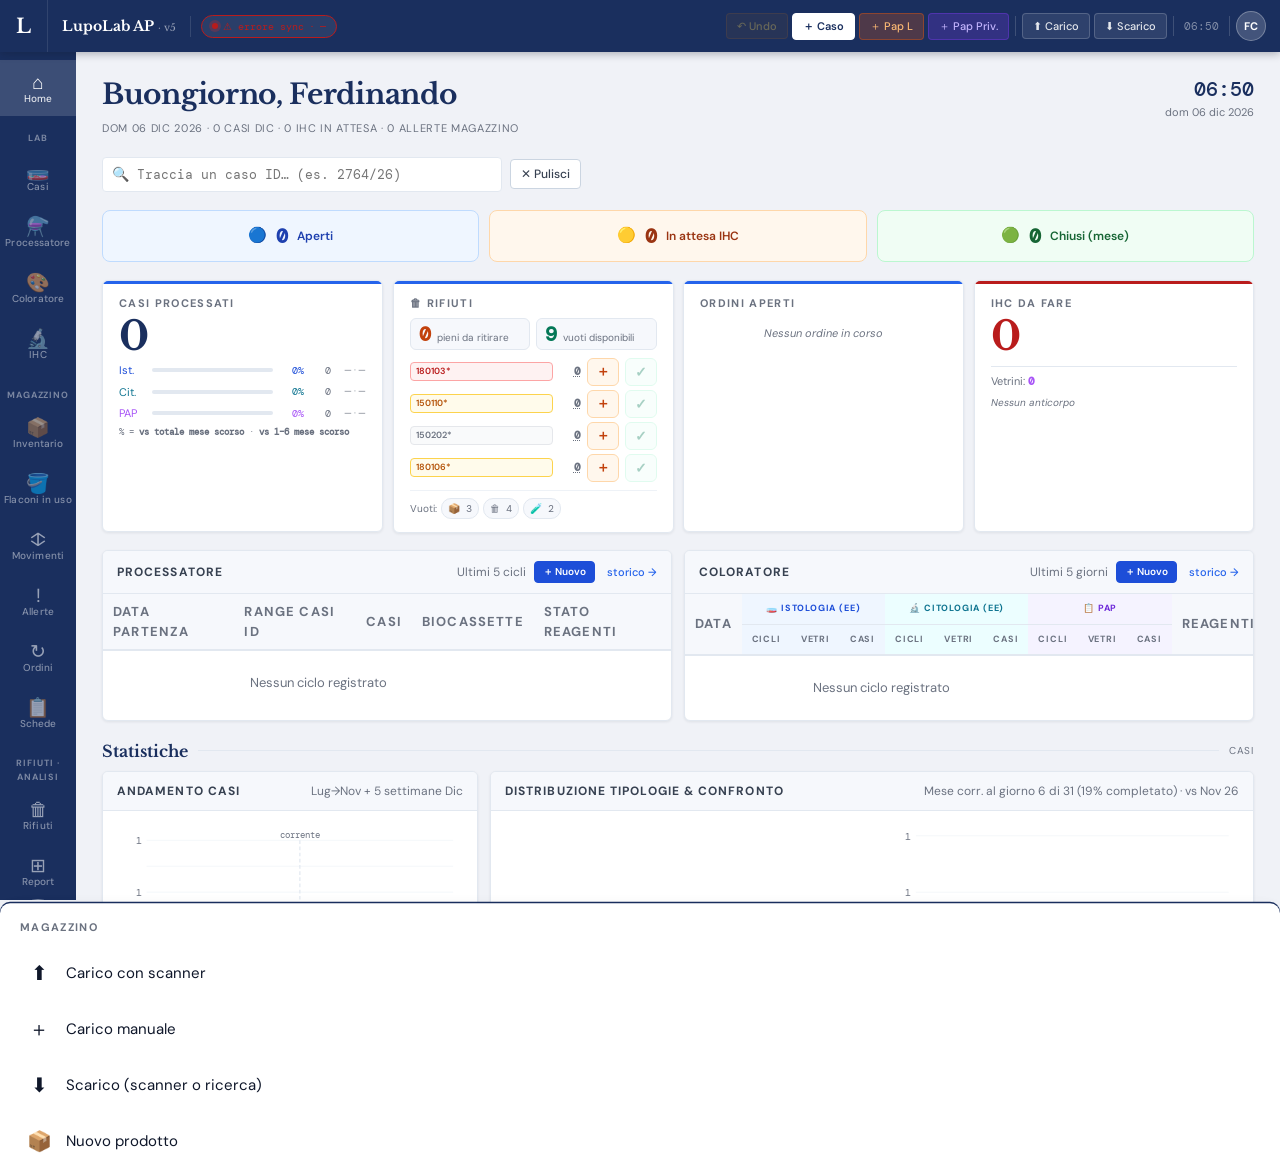
==== commit 96262202: "Add files via upload" ====
--- a/index.html
+++ b/index.html
@@ -825,6 +825,21 @@
 .ihcc-caso.blocco{padding:7px 0}
 .ihcc-nota{font-size:11px;color:var(--text3);margin:8px 0 2px}
 .ihcc-kit{font-size:11px;color:var(--text3);margin-top:8px}
+/* FIX [UI/UX]: scelta del lotto per la corsa */
+.ihcl{margin-top:10px;padding:8px 10px;border:1px solid var(--border);border-radius:8px;background:var(--bg3)}
+.ihcl-t{font-size:11px;font-weight:700;color:var(--text3);text-transform:uppercase;letter-spacing:.05em;margin-bottom:6px}
+.ihcl-t small{text-transform:none;font-weight:500;letter-spacing:0}
+.ihcl-r{padding:6px 0;border-top:1px solid var(--border-faint)}
+.ihcl-r:first-of-type{border-top:0}
+.ihcl-h{display:flex;justify-content:space-between;gap:8px;font-size:13px;margin-bottom:5px}
+.ihcl-h span{font-size:11.5px;color:var(--text3)}
+.ihcl-ch{display:flex;flex-wrap:wrap;gap:5px}
+.ihcl-c{padding:5px 10px;border-radius:16px;border:1px solid var(--border2);background:var(--surface);color:var(--text2);font-size:12px;cursor:pointer;text-align:left}
+.ihcl-c b{font-family:'DM Mono',monospace;font-weight:600}
+.ihcl-c.on{background:var(--accent2);border-color:var(--accent2);color:#fff}
+.ihcl-c.poco{border-style:dashed;color:var(--text3)}
+.ihcl-c.on.poco{background:var(--orange);border-color:var(--orange);color:#fff}
+.ihcl-auto{display:inline-block;margin-top:5px;font-size:11.5px}
 /* FIX [UI/UX]: correzione rapida lotto */
 .lf-btn{flex:0 0 auto;width:34px;height:34px;border-radius:8px;border:1px solid var(--border2);background:var(--surface);cursor:pointer;font-size:14px}
 .lf-sez{font-size:11px;font-weight:700;color:var(--text3);text-transform:uppercase;letter-spacing:.05em;margin:12px 0 6px}
@@ -10946,8 +10961,9 @@
     const selId='ihcd-sel';
     html+=`<div class="ihcd-box"><div style="font-weight:600;margin-bottom:4px">🔒 Scorta: ${s.nCh}</div>`
       +(s.chiusi.length ? s.chiusi.map(x=>`<div class="ihcd-lot">
-          <span style="flex:1">${x.p.lotto?'lotto <b>'+esc(x.p.lotto)+'</b>':'senza lotto'} · scad ${_ihcFmtD(x.p.scadenza)}${x.p.ihc_vss?' · <span style="color:var(--blue)">già in macchina, '+_ihcResiduo(x.p)+' test</span>':''}</span>
-          <b>×${x.n}</b></div>`).join('')
+          <span style="flex:1">${x.p.lotto?'lotto <b>'+esc(x.p.lotto)+'</b>':'senza lotto'} · scad ${_ihcFmtD(x.p.scadenza)}${x.p.ihc_vss?' · <span style="color:var(--blue)">già aperto, '+_ihcResiduo(x.p)+' test</span>':''}</span>
+          <b>×${x.n}</b>
+          <button class="btn btn-sm" title="Correggi i test rimasti in questo dispenser" onclick="ihcCorreggiResidui('${esc(x.p.id)}')">✏️</button></div>`).join('')
         + `<div style="display:flex;align-items:center;gap:8px;margin-top:8px;flex-wrap:wrap">
             <select id="${selId}" style="padding:6px;font-size:12px;flex:1;min-width:0">${s.chiusi.map(x=>`<option value="${esc(x.p.id)}">${x.p.lotto?'lotto '+esc(x.p.lotto):'senza lotto'} · scad ${_ihcFmtD(x.p.scadenza)}</option>`).join('')}</select>
             <button class="btn btn-sm btn-ok" onclick="ihcApri(${kj}, document.getElementById('${selId}').value)">🔓 Apri${s.aperto?' (sostituisce)':''}</button></div>`
@@ -11133,18 +11149,36 @@
   toast('🔒 '+aperto.nome+': dispenser terminato'+(next&&next.ihc_in_uso?' · aperto il successivo':''),'success');
   renderIhcMag();
 }
-// Corregge i test residui del dispenser in uso
+// Corregge i test residui di un dispenser: quello in uso o uno messo da parte / di scorta
+// FIX [MAGAZZINO] 18/11/2026: prima si poteva correggere solo quello in uso (es. UltraView da 4 test
+// rimasto fuori macchina e in realtà a 2). Su un dispenser non in uso: 0 = finito (−1, scarico),
+// pieno = torna chiuso, altro = aperto/messo da parte con quei test.
 async function ihcCorreggiResidui(id){
   const prods=loadP(); const p=prods.find(x=>x.id===id); if(!p) return;
   const tot=parseInt(p.test_tot,10)||0;
-  const v=prompt('Test residui nel dispenser in uso di '+p.nome+' (0–'+tot+'):', _ihcResiduo(p));
+  const inUso=p.ihc_in_uso===true || _ihcApertoDelGruppo(prods.filter(x=>x.nome===p.nome))===p;
+  const att = inUso || p.ihc_vss ? _ihcResiduo(p) : tot;
+  const v=prompt('Test rimasti nel dispenser di '+p.nome+(p.lotto?' lotto '+p.lotto:'')+(inUso?' (in uso)':'')+' (0–'+tot+'):'
+    +(!inUso?'\n\n0 = finito · '+tot+' = chiuso/pieno':''), att);
   if(v===null) return;
   const n=parseInt(String(v).replace(',','.'),10);
   if(isNaN(n)||n<0||n>tot){ toast('Valore non valido (0–'+tot+')','error'); return; }
-  if(n===0){ toast('Con 0 test usa "Termina"','info'); return; }
-  _takeSnapshot('Magazzino IHC: correzione test '+p.nome);
-  p.test_residui = n; p.modificato=new Date().toISOString();
-  await saveP(prods); toast('✏️ '+p.nome+': '+n+' test residui','success'); renderIhcMag();
+  if(n===0 && inUso){ toast('Con 0 test usa "Termina"','info'); return; }
+  _takeSnapshot('Magazzino IHC: correzione test '+p.nome+(p.lotto?' '+p.lotto:''));
+  const now=new Date().toISOString(); p.modificato=now;
+  if(inUso){ p.test_residui=n; }
+  else if(n===0){
+    const movs=loadM();
+    p.qty=Math.max(0,(parseFloat(p.qty)||0)-1); p.test_residui=tot; p.ihc_vss=false;
+    movs.unshift({id:genId(), ts:now, tipo:'scarico', prod:p.nome, prodId:p.id, qty:1, lotto:p.lotto||'', note:'Dispenser finito (correzione test residui)'});
+    saveM(movs);
+  }
+  else if(n>=tot){ p.test_residui=tot; p.ihc_vss=false; }
+  else { p.test_residui=n; p.ihc_vss=true; }
+  await saveP(prods);
+  toast('✏️ '+p.nome+(p.lotto?' '+p.lotto:'')+': '+(n===0&&!inUso?'dispenser finito':n+' test rimasti'),'success');
+  renderIhcMag();
+  try{ if(document.getElementById('modal-ihc-corsa').classList.contains('open')) _ihcRidisegnaCorsa(); }catch(e){}
 }
 
 function _ihcIgnorati(){ const v=_getCache(LS_IHC_IGNORA,'[]'); return Array.isArray(v)?v:[]; }
@@ -11374,11 +11408,11 @@
 // Dispenser utilizzabili (non scaduti) di un prodotto: prima quello in uso, poi per scadenza; test di ciascuno
 function _ihcDispenserLista(lotti){
   const aperto=_ihcApertoDelGruppo(lotti); const out=[];
-  if(aperto) out.push({test:_ihcResiduo(aperto), lotto:aperto.lotto||'', inUso:true, id:aperto.id, scad:aperto.scadenza||''});
+  if(aperto) out.push({test:_ihcResiduo(aperto), lotto:aperto.lotto||'', inUso:true, id:aperto.id, scad:aperto.scadenza||'', tot:parseInt(aperto.test_tot,10)||0});
   _ihcFefo(_ihcVivi(lotti)).forEach(p=>{
     let q=Math.floor(parseFloat(p.qty)||0); if(p===aperto) q-=1;
     const tot=parseInt(p.test_tot,10)||0;
-    for(let i=0;i<q;i++) out.push({test:(p.ihc_vss && i===0 && p!==aperto) ? _ihcResiduo(p) : tot, lotto:p.lotto||'', inUso:false, id:p.id, scad:p.scadenza||''});
+    for(let i=0;i<q;i++) out.push({test:(p.ihc_vss && i===0 && p!==aperto) ? _ihcResiduo(p) : tot, lotto:p.lotto||'', inUso:false, id:p.id, scad:p.scadenza||'', tot});
   });
   return out.filter(d=>d.test>0);
 }
@@ -11392,8 +11426,18 @@
 }
 // Quale dispenser deve stare in macchina per fare "need" test (stessa regola per anticorpi e kit):
 // quello in uso se basta, altrimenti il primo che basta in ordine di scadenza, altrimenti il più pieno
-function _ihcScegliDispenser(lista, need){
+// FIX [TRACCIABILITÀ] 17/11/2026: lotto scelto a mano per la prossima corsa (kit o anticorpo), salvato sul
+// dispositivo finché la corsa non viene registrata. Chiave: 'kit:UltraView' o 'ab:<gruppo>' → {id, test}
+const LS_IHC_CORSA_LOTTI='ls_ihc_corsa_lotti';
+function _ihcLottiSceltiGet(){ const v=_getCache(LS_IHC_CORSA_LOTTI,'{}'); return (v && typeof v==='object' && !Array.isArray(v)) ? v : {}; }
+function _ihcLottiSceltiSet(v){ _setCache(LS_IHC_CORSA_LOTTI, v||{}); }
+function _ihcDispScelto(lista, chiave){
+  const s=_ihcLottiSceltiGet()[chiave]; if(!s || !lista) return null;
+  return lista.find(d=>d.id===s.id && d.test===s.test) || lista.find(d=>d.id===s.id) || null;
+}
+function _ihcScegliDispenser(lista, need, scelto){
   const inUso=(lista||[]).find(d=>d.inUso)||null;
+  if(scelto) return {inUso, carica: scelto===inUso ? null : scelto, basta: scelto.test>=need, scelto:true};
   if(inUso && inUso.test>=need) return {inUso, carica:null, basta:true};
   const altri=(lista||[]).filter(d=>!d.inUso);
   const carica=altri.find(d=>d.test>=need) || altri.reduce((m,d)=>(!m||d.test>m.test)?d:m, null);
@@ -11404,10 +11448,10 @@
   const slot={}; corsa.scelti.forEach(cs=>cs.voci.forEach(v=>{ if(v.gruppo) slot[v.gruppo]=(slot[v.gruppo]||0)+v.n; }));
   const kitUso={}; Object.keys(slot).forEach(g=>{ const k=(sit.infoAb[g]||{}).kit; if(k) kitUso[k]=(kitUso[k]||0)+slot[g]; });
   const cambi=[];
-  Object.keys(slot).forEach(g=>{ const s=_ihcScegliDispenser((sit.dispAb||{})[g], slot[g]); const i=sit.infoAb[g]||{};
-    if(s.carica && (!s.inUso || s.inUso.test<slot[g])) cambi.push({tipo:'ab', chiave:g, nome:i.breve||i.nome||g, serve:slot[g], inUso:s.inUso, carica:s.carica, basta:s.basta, ids:(sit.lottiAb||{})[g]||[]}); });
-  Object.keys(kitUso).forEach(k=>{ const ki=(sit.kitInfo||{})[k]||{}; const s=_ihcScegliDispenser(ki.lista, kitUso[k]);
-    if(s.carica && (!s.inUso || s.inUso.test<kitUso[k])) cambi.push({tipo:'kit', chiave:k, nome:k, serve:kitUso[k], inUso:s.inUso, carica:s.carica, basta:s.basta, ids:ki.ids||[]}); });
+  Object.keys(slot).forEach(g=>{ const l=(sit.dispAb||{})[g]; const s=_ihcScegliDispenser(l, slot[g], _ihcDispScelto(l,'ab:'+g)); const i=sit.infoAb[g]||{};
+    if(s.carica && (s.scelto || !s.inUso || s.inUso.test<slot[g])) cambi.push({tipo:'ab', chiave:g, nome:i.breve||i.nome||g, serve:slot[g], inUso:s.inUso, carica:s.carica, basta:s.basta, scelto:!!s.scelto, ids:(sit.lottiAb||{})[g]||[]}); });
+  Object.keys(kitUso).forEach(k=>{ const ki=(sit.kitInfo||{})[k]||{}; const s=_ihcScegliDispenser(ki.lista, kitUso[k], _ihcDispScelto(ki.lista,'kit:'+k));
+    if(s.carica && (s.scelto || !s.inUso || s.inUso.test<kitUso[k])) cambi.push({tipo:'kit', chiave:k, nome:k, serve:kitUso[k], inUso:s.inUso, carica:s.carica, basta:s.basta, scelto:!!s.scelto, ids:ki.ids||[]}); });
   return {slot, kitUso, cambi};
 }
 // Registra il cambio: il dispenser tolto resta da parte con i suoi test (se è lo stesso lotto non si
@@ -11540,14 +11584,16 @@
   const corse=[]; let rimasti=sit.casi.map(c=>({...c, voci:c.voci.slice()})); let scorta={...sit.scorta};
   // FIX [TRACCIABILITÀ] 13/11/2026: per ogni kit, i test dei singoli kit (non sommabili)
   const kitDisp={}; Object.keys(sit.kitInfo||{}).forEach(k=>{ kitDisp[k]=((sit.kitInfo[k].lista)||[]).map(d=>({...d})); });
+  // kit scelto a mano per la prossima corsa: la prima corsa si adatta ai suoi test
+  const kitScelto={}; Object.keys(kitDisp).forEach(kk=>{ const s=_ihcDispScelto(kitDisp[kk],'kit:'+kk); if(s) kitScelto[kk]=s; });
   for(let k=0;k<3;k++){
-    Object.keys(kitDisp).forEach(kk=>{ scorta['kit:'+kk]=kitDisp[kk].reduce((m,d)=>Math.max(m,d.test),0); });
+    Object.keys(kitDisp).forEach(kk=>{ scorta['kit:'+kk]= (k===0 && kitScelto[kk]) ? kitScelto[kk].test : kitDisp[kk].reduce((m,d)=>Math.max(m,d.test),0); });
     const c=_ihcScegliCorsa(rimasti, scorta, sit.dispAb);
     if(!c.scelti.length && !c.extra.length) break;
     // il kit caricato per questa corsa perde i test usati (in uso se basta, altrimenti quello indicato)
     { const uso={}; c.scelti.forEach(cs=>cs.voci.forEach(v=>{ if(v.kit) uso[v.kit]=(uso[v.kit]||0)+v.n; }));
       c.kitScelti={};
-      Object.keys(uso).forEach(kk=>{ const l=kitDisp[kk]||[]; const s=_ihcScegliDispenser(l, uso[kk]); const d=(s.inUso&&s.inUso.test>=uso[kk])?s.inUso:s.carica;
+      Object.keys(uso).forEach(kk=>{ const l=kitDisp[kk]||[]; const s=_ihcScegliDispenser(l, uso[kk], k===0?kitScelto[kk]:null); const d=s.scelto?(s.carica||s.inUso):(s.inUso&&s.inUso.test>=uso[kk])?s.inUso:s.carica;
         if(d){ c.kitScelti[kk]={lotto:d.lotto, test:d.test, serve:uso[kk]}; d.test-=uso[kk]; l.forEach(x=>{ x.inUso=(x===d); }); } }); }
     corse.push(c);
     const fatti=new Set(c.scelti.map(x=>x.id)); const vociExtra=new Set(c.extra.map(e=>e.caso.id+'|'+e.voce.item));
@@ -11721,6 +11767,7 @@
 }
 function _ihcAvvisiCorsa(sit, c, pos){
   const av=[];
+  try{ _ihcCambiCorsa(sit, c).cambi.filter(x=>x.scelto && !x.basta).forEach(x=>av.push(x.nome+': il lotto scelto '+(x.carica.lotto||'')+' ha '+x.carica.test+' test, la corsa ne usa '+x.serve)); }catch(e){}
   if(pos>IHC_CORSA_MAX_AB) av.push('Supera le '+IHC_CORSA_MAX_AB+' posizioni anticorpo ('+pos+')');
   if(c.vetrini>IHC_CORSA_MAX_VETRINI) av.push('Supera i '+IHC_CORSA_MAX_VETRINI+' vetrini ('+c.vetrini+')');
   const fab={}; c.scelti.forEach(cs=>cs.voci.forEach(v=>{ for(const k in v.risorse) fab[k]=(fab[k]||0)+v.risorse[k]; }));
@@ -11730,6 +11777,41 @@
   c.scelti.forEach(cs=>cs.voci.forEach(v=>{ if(!v.gruppo) av.push(cs.caso.split(/\s/)[0]+' · '+v.item+': non in magazzino (non verrà scalato)'); else if(v.problema==='kit di rivelazione non impostato') av.push(v.item+': kit di rivelazione non impostato'); }));
   return av;
 }
+// Scelta del lotto per i kit e gli anticorpi della corsa che hanno più dispenser aperti o disponibili
+function _ihcHtmlSceltaLotti(sit, slot, kitUso){
+  const righe=[];
+  const riga=(chiave, nome, lista, need)=>{
+    if(!lista || lista.length<2) return;
+    const visti={}; const uniche=[];
+    lista.forEach(d=>{ const k=d.id+'|'+d.test; if(visti[k]){ visti[k].n++; return; } visti[k]={d, n:1}; uniche.push(visti[k]); });
+    if(uniche.length<2) return;
+    const scelto=_ihcDispScelto(lista, chiave);
+    const auto=_ihcScegliDispenser(lista, need); const def=auto.carica || auto.inUso;
+    // si mostra solo se ci sono almeno 2 dispenser già aperti (non pieni), se serve un cambio o se l'hai già scelto
+    const aperti=uniche.filter(u=>u.d.tot && u.d.test<u.d.tot).length;
+    if(aperti<2 && !auto.carica && !scelto) return;
+    const eff=scelto || def;
+    // il più piccolo che basta e non è pieno: "lo finisci"
+    const maxT=Math.max(...uniche.map(u=>u.d.test));
+    const fin=uniche.map(u=>u.d).filter(d=>d.test>=need && d.test<maxT && !d.inUso).sort((a,b)=>a.test-b.test)[0];
+    righe.push(`<div class="ihcl-r"><div class="ihcl-h"><b>${esc(nome)}</b><span>${need===1?'serve':'servono'} ${need} test</span></div><div class="ihcl-ch">`
+      + uniche.map(u=>{ const d=u.d; const on=eff && d.id===eff.id && d.test===eff.test;
+          const poco=d.test<need;
+          return `<button type="button" class="ihcl-c${on?' on':''}${poco?' poco':''}" data-k="${esc(chiave)}" data-id="${esc(d.id)}" data-t="${d.test}" onclick="ihcSceltaLotto(this)">`
+            +`<b>${esc(d.lotto||'—')}</b> · ${d.test} test${u.n>1?' ×'+u.n:''}${d.inUso?' · in macchina':''}${fin && d===fin?' · 💡 lo finisci':''}${poco?' · non basta':''}</button>`; }).join('')
+      + `</div>${scelto?`<a href="#" class="ihcl-auto" data-k="${esc(chiave)}" onclick="event.preventDefault();ihcSceltaLotto(this,true)">↺ scelta automatica</a>`:''}</div>`);
+  };
+  Object.keys(kitUso||{}).sort().forEach(k=>{ const ki=(sit.kitInfo||{})[k]||{}; riga('kit:'+k, 'Kit '+k, ki.lista, kitUso[k]); });
+  Object.keys(slot||{}).forEach(g=>{ const i=sit.infoAb[g]||{}; riga('ab:'+g, i.breve||i.nome||g, (sit.dispAb||{})[g], slot[g]); });
+  if(!righe.length) return '';
+  return `<div class="ihcl"><div class="ihcl-t">Lotto da usare in questa corsa <small>(tocca per cambiare)</small></div>${righe.join('')}</div>`;
+}
+function ihcSceltaLotto(el, reset){
+  const k=el && el.dataset ? el.dataset.k : ''; if(!k) return;
+  const v=_ihcLottiSceltiGet();
+  if(reset) delete v[k]; else v[k]={id:el.dataset.id, test:parseFloat(el.dataset.t)};
+  _ihcLottiSceltiSet(v); _ihcRidisegnaCorsa();
+}
 function _ihcHtmlCorsa(sit, c, idx, opt){
   opt=opt||{};
   const kitLbl=k=>k==='OptiView'?'OPTI':k==='UltraView'?'ULTRA':'—';
@@ -11738,9 +11820,10 @@
   const slot={}; c.scelti.forEach(cs=>cs.voci.forEach(v=>{ if(v.gruppo) slot[v.gruppo]=(slot[v.gruppo]||0)+v.n; }));
   let posUsate=0;
   const tiles=Object.keys(slot).map(g=>{ const i=sit.infoAb[g]||{}; const lista=(sit.dispAb||{})[g]||[]; const nd=_ihcPosizioni(lista.length?lista:[{test:Infinity}], slot[g]); posUsate+=(isFinite(nd)?nd:1);
-    const s=_ihcScegliDispenser(lista, slot[g]);
-    const stato = s.inUso && s.inUso.test>=slot[g] ? `<em class="d ok">in macchina ${s.inUso.test} ✓</em>`
-      : s.carica ? `<em class="d sw">↻ lotto ${esc(s.carica.lotto||'—')} (${s.carica.test})${nd>1?' + altro':''}</em>` : `<em class="d sw">⛔ test insufficienti</em>`;
+    const s=_ihcScegliDispenser(lista, slot[g], dett?_ihcDispScelto(lista,'ab:'+g):null);
+    const stato = (!s.carica && s.inUso && s.inUso.test>=slot[g]) ? `<em class="d ok">in macchina ${s.inUso.test} ✓</em>`
+      : s.carica ? `<em class="d sw">↻ lotto ${esc(s.carica.lotto||'—')} (${s.carica.test})${!s.basta?' ⚠ non basta':nd>1&&!s.scelto?' + altro':''}</em>`
+      : s.scelto && !s.basta ? `<em class="d sw">⚠ in macchina solo ${s.inUso?s.inUso.test:0}</em>` : `<em class="d sw">⛔ test insufficienti</em>`;
     return `<div class="ihcc-slot${stato.includes(' sw')?' cambio':''}"><b>${esc(i.breve||i.nome||g)}</b><span class="k ${kitCls(i.kit)}">${kitLbl(i.kit)}</span><small>${slot[g]} vetrin${slot[g]===1?'o':'i'}${nd>1&&isFinite(nd)?' · '+nd+' posizioni':''}</small>${dett?stato:''}</div>`; });
   for(let k=posUsate;k<IHC_CORSA_MAX_AB;k++) tiles.push('<div class="ihcc-slot vuoto">libero</div>');
   const kitUso={}; Object.keys(slot).forEach(g=>{ const k=(sit.infoAb[g]||{}).kit; if(k) kitUso[k]=(kitUso[k]||0)+slot[g]; });
@@ -11756,10 +11839,13 @@
     <div class="ihcc-casi">${c.scelti.map(cs=>`<div class="ihcc-caso"><span class="ok">✓</span><b>${esc(cs.caso)}</b>${cs.urgente?'<span class="u">urgente</span>':''}<span class="v">${cs.voci.map(v=>esc(v.item)).join(', ')}</span><small>${cs.vetrini} vetr.</small></div>`).join('')}</div>
     ${avvisi.length?`<div class="ihcc-avvisi">${avvisi.map(a=>'<div>⚠ '+esc(a)+'</div>').join('')}</div>`:''}
     ${dett&&c.scelti.length?`<div class="ihcc-kit">${Object.keys(kitUso).map(k=>{ const ki=(sit.kitInfo||{})[k]||{}; const uso=ki.inUso;
+      const sc=_ihcScegliDispenser(ki.lista, kitUso[k], _ihcDispScelto(ki.lista,'kit:'+k));
+      if(sc.carica) return `${esc(k)}: ${kitUso[k]} test · usa lotto ${esc(sc.carica.lotto||'—')} (${sc.carica.test})${sc.basta?'':' ⚠'}`;
       if(uso && uso.test>=kitUso[k]) return `${esc(k)}: ${kitUso[k]} test · in macchina ${uso.test} ✓`;
       return `${esc(k)}: ${kitUso[k]} test`; }).join(' · ')}</div>
+    ${_ihcHtmlSceltaLotti(sit, slot, kitUso)}
     ${(()=>{ const cc=_ihcCambiCorsa(sit, c).cambi; if(!cc.length) return '';
-      return `<div class="ihcc-cambi"><b>↻ Prima di partire carica:</b>${cc.map(x=>`<div>• <b>${esc(x.nome)}</b>${x.tipo==='kit'?' (kit)':''}: servono ${x.serve} test, ${x.inUso?'in macchina solo '+x.inUso.test:'nessuno in macchina'} → <b>lotto ${esc(x.carica.lotto||'—')}</b> (${x.carica.test} test${x.carica.scad?', scad. '+esc(_ihcFmtD(x.carica.scad)):''})${x.basta?'':' + un secondo dispenser'}</div>`).join('')}<small>"Corsa eseguita" registra anche i cambi: il dispenser tolto resta da parte con i suoi test.</small></div>`; })()}`:''}
+      return `<div class="ihcc-cambi"><b>↻ Prima di partire carica:</b>${cc.map(x=>`<div>• <b>${esc(x.nome)}</b>${x.tipo==='kit'?' (kit)':''}: servono ${x.serve} test, ${x.scelto?(x.inUso?'tolgo il lotto '+esc(x.inUso.lotto||'—')+' ('+x.inUso.test+')':'scelto da te'):x.inUso?'in macchina solo '+x.inUso.test:'nessuno in macchina'} → <b>lotto ${esc(x.carica.lotto||'—')}</b> (${x.carica.test} test${x.carica.scad?', scad. '+esc(_ihcFmtD(x.carica.scad)):''})${x.basta?'':' + un secondo dispenser'}</div>`).join('')}<small>"Corsa eseguita" registra anche i cambi: il dispenser tolto resta da parte con i suoi test.</small></div>`; })()}`:''}
     ${dett?`<div style="display:flex;gap:8px;flex-wrap:wrap;margin-top:10px">
       ${c.scelti.length?'<button class="btn btn-ok" onclick="ihcCorsaFatta()">✓ Corsa eseguita: segna tutto come fatto</button>':''}
       ${opt.manuale?'<button class="btn" onclick="ihcCorsaConsigliata()">↺ Torna alla consigliata</button>':'<button class="btn" onclick="ihcCorsaModifica()">✏️ Modifica corsa</button>'}
@@ -11836,7 +11922,7 @@
   const c=_ihcCorsaAttuale(piano); if(!c || !c.scelti.length){ toast('Nessun anticorpo nella corsa','error'); return; }
   const manuale=!!c.manuale;
   const voci=[]; c.scelti.forEach(cs=>cs.voci.forEach(v=>voci.push([cs.id, v.item]))); c.extra.forEach(e=>voci.push([e.caso.id, e.voce.item]));
-  const cambi=_ihcCambiCorsa(piano.sit, c).cambi.filter(x=>x.basta);
+  const cambi=_ihcCambiCorsa(piano.sit, c).cambi.filter(x=>x.basta || x.scelto);
   const avv=manuale ? _ihcAvvisiCorsa(piano.sit, c, _ihcPosCorsa(piano.sit, c)) : [];
   if(!confirm('Segnare come eseguiti '+voci.length+' anticorpi ('+c.vetrini+' vetrini)'+(manuale?' della corsa modificata':'')+'?\n\n'
     +(avv.length?'⚠ '+avv.join('\n⚠ ')+'\n\n':'')
@@ -11851,7 +11937,19 @@
     if(fatti.length) toast('↻ '+fatti.join(' · '),'info');
   }
   for(const [id,item] of voci){ try{ await toggleIHCAnticorpo(id, item); }catch(e){} }
+  // FIX [TRACCIABILITÀ] 17/11/2026: se il dispenser caricato per la corsa è finito, in macchina torna
+  // quello che c'era prima (messo da parte con i suoi test), non un altro aperto a caso
+  if(cambi.length){ try{
+    const prods=loadP(), now=new Date().toISOString(); let ch=false;
+    cambi.forEach(x=>{ if(!x.inUso || !x.inUso.id || x.inUso.id===x.carica.id) return;
+      const lotti=prods.filter(p=>x.ids.includes(p.id)); const cur=_ihcApertoDelGruppo(lotti);
+      const prima=lotti.find(p=>p.id===x.inUso.id);
+      if(cur && cur.id===x.carica.id) return;   // il caricato è ancora in uso
+      if(prima && (parseFloat(prima.qty)||0)>0 && _ihcResiduo(prima)>0){ const r=_ihcResiduo(prima); _ihcSetInUso(lotti, prima, now); prima.test_residui=r; ch=true; } });
+    if(ch) await saveP(prods);
+  }catch(e){} }
   if(manuale) _ihcCorsaManSet(null);   // corsa registrata: si torna alla consigliata
+  _ihcLottiSceltiSet({});              // FIX [TRACCIABILITÀ]: le scelte dei lotti valgono per una corsa
   toast('✓ Corsa registrata: '+voci.length+' anticorpi','success');
   renderIhcCorsa();
   try{ _renderIhcCorsaHome(); }catch(e){}
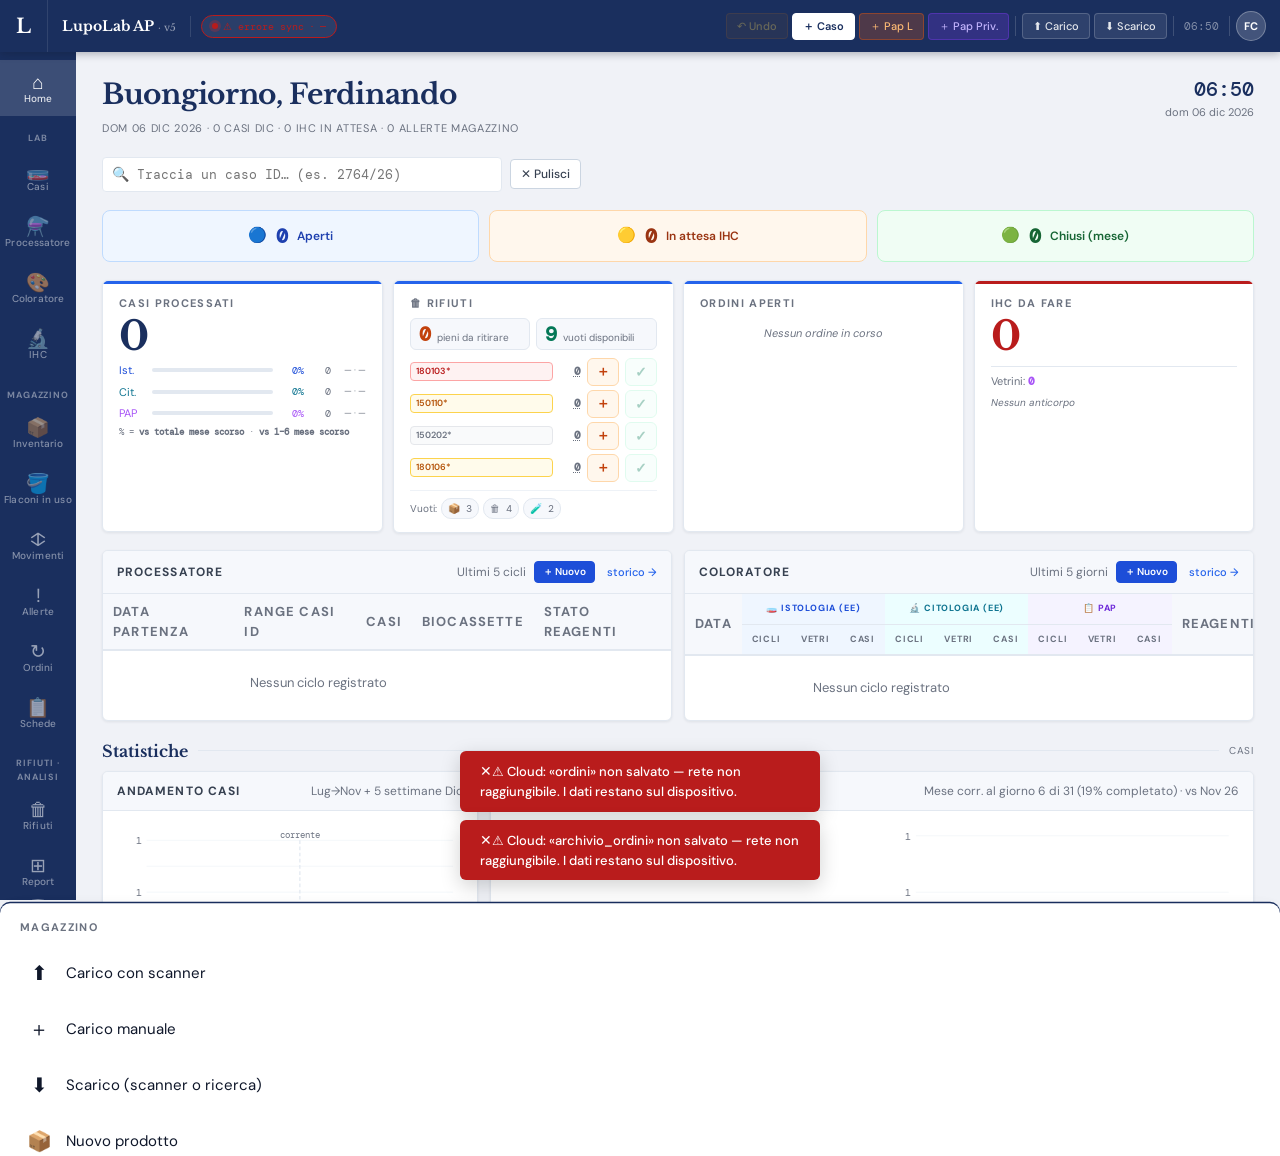
==== commit 05182da1: "Add files via upload" ====
--- a/index.html
+++ b/index.html
@@ -825,6 +825,45 @@
 .ihcc-caso.blocco{padding:7px 0}
 .ihcc-nota{font-size:11px;color:var(--text3);margin:8px 0 2px}
 .ihcc-kit{font-size:11px;color:var(--text3);margin-top:8px}
+/* FIX [UI/UX]: accesso e interfaccia del patologo */
+.ihc-pat-badge{background:var(--blue);color:#fff}
+/* FIX [UI/UX]: previsione consumi */
+.ihcp{border:1px solid var(--orange-bd);background:var(--orange-bg);border-radius:10px;padding:9px 12px;margin-bottom:12px;font-size:12.5px}
+.ihcp.ok{border-color:var(--border);background:var(--bg3);color:var(--text3)}
+.ihcp a{font-size:11.5px}
+.ihcp-h{display:flex;justify-content:space-between;gap:8px;align-items:baseline;margin-bottom:4px}
+.ihcp-r{display:flex;gap:8px;align-items:center;padding:6px 0;border-top:1px solid rgba(0,0,0,.06)}
+.ihcp-t{flex:1;min-width:0}
+.ihcp-t small{display:block;color:var(--text3);font-size:11px}
+.ihcp-u{font-size:10px;font-weight:700;color:#fff;background:var(--red);border-radius:4px;padding:0 5px;margin-left:6px}
+.ihcp-o{font-size:11px;color:var(--green);font-weight:600;white-space:nowrap}
+/* FIX [UI/UX]: storico corse IHC */
+.ihcs-n{display:inline-block;min-width:18px;padding:0 5px;border-radius:9px;background:var(--orange);color:#fff;font-size:11px;font-weight:700;margin-left:4px}
+.ihcs-c{border:1px solid var(--border);border-radius:10px;padding:10px 12px;margin-bottom:10px;background:var(--surface)}
+.ihcs-c.dv{border-color:var(--orange)}
+.ihcs-h{display:flex;justify-content:space-between;gap:8px;align-items:baseline;margin-bottom:4px;font-size:13.5px}
+.ihcs-h span{font-size:12px;color:var(--text3);font-family:'DM Mono',monospace}
+.ihcs-v{display:flex;flex-wrap:wrap;gap:6px;align-items:center;padding:7px 0;border-top:1px solid var(--border-faint)}
+.ihcs-vt{flex:1;min-width:150px;font-size:13px}
+.ihcs-vt small{display:block;color:var(--text3);font-size:11px}
+.ihcs-es{display:flex;gap:5px}
+.ihcs-b{width:36px;height:32px;border-radius:8px;border:1px solid var(--border2);background:var(--bg3);color:var(--text3);font-size:15px;font-weight:700;cursor:pointer}
+.ihcs-b.ok{background:var(--green);border-color:var(--green);color:#fff}
+.ihcs-b.ko{background:var(--red);border-color:var(--red);color:#fff}
+.ihcs-b.nt{font-size:13px}.ihcs-b.nt.on{border-color:var(--accent2);background:var(--blue-bg)}
+.ihcs-ko{flex-basis:100%;display:flex;gap:6px;align-items:center;flex-wrap:wrap}
+.ihcs-ko select{flex:1;min-width:150px;padding:6px;font-size:12.5px}
+.ihcs-rip{font-size:12px;color:var(--orange);font-weight:600}
+.ihcs-nota{flex-basis:100%;width:100%;padding:6px 8px;font-size:12.5px;font-family:inherit}
+.ihcs-f{display:flex;gap:6px;align-items:center;flex-wrap:wrap;margin-top:8px}
+.ihcs-f .ihcs-nota{flex:1;flex-basis:200px}
+/* FIX [UI/UX]: import estratto BenchMark */
+.bm-sez{font-size:11px;font-weight:700;color:var(--text3);text-transform:uppercase;letter-spacing:.05em;margin:12px 0 4px}
+.bm-row{display:flex;gap:10px;align-items:flex-start;padding:7px 0;border-top:1px solid var(--border-faint);font-size:13px;cursor:pointer}
+.bm-row input{margin-top:3px;flex:0 0 auto;width:18px;height:18px}
+.bm-row small{display:block;color:var(--text3);font-size:11.5px;margin-top:2px}
+.bm-storico{margin-top:12px;border:1px solid var(--border);border-radius:8px;padding:6px 10px;background:var(--bg3)}
+.bm-storico summary{cursor:pointer;font-size:12.5px;color:var(--text2);font-weight:600}
 /* FIX [UI/UX]: scelta del lotto per la corsa */
 .ihcl{margin-top:10px;padding:8px 10px;border:1px solid var(--border);border-radius:8px;background:var(--bg3)}
 .ihcl-t{font-size:11px;font-weight:700;color:var(--text3);text-transform:uppercase;letter-spacing:.05em;margin-bottom:6px}
@@ -1555,6 +1594,7 @@
           <button class="hbtn2" onclick="openIhcMag()" title="Dispenser in uso e chiusi pronti">📦 Magazzino IHC</button>
           <button class="hbtn2" onclick="openIhcCorsa()" title="Quali casi possono partire e corsa consigliata (max 9 anticorpi, 20 vetrini)">🧪 Pianifica corsa</button>
           <button class="hbtn2" onclick="openIhcVerifica()" title="Controlla che spunte IHC e scarichi del magazzino coincidano">🔍 Verifica consumi</button>
+          <button class="hbtn2" id="ihc-storico-btn" onclick="openIhcStorico()" title="Corse registrate ed esito (OK / KO)">📋 Storico corse</button>
           <button class="hbtn2" id="ihc-corsa-btn" onclick="toggleCorsaUltra()" title="Corsa grande: OptiView tolto, tutti gli anticorpi su UltraView">⚡ Corsa solo UltraView</button>
           <div class="search-wrap">
             <span class="s-ico">🔍</span>
@@ -3220,7 +3260,15 @@
     <div id="ihcm-filtri" class="ihcm-filtri"></div>
     <div id="ihcm-tabs" class="ihcm-tabs"></div>
     <div id="ihcm-body" style="flex:1;overflow-y:auto"></div>
-    <div class="modal-footer"><button class="btn" onclick="closeModal('modal-ihc-mag')">Chiudi</button></div>
+    <div class="modal-footer"><button class="btn" onclick="openBmImport()" title="Allinea il magazzino con il report Inventario della BenchMark">📥 Importa estratto BenchMark</button><button class="btn" onclick="closeModal('modal-ihc-mag')">Chiudi</button></div>
+  </div>
+</div>
+<!-- FIX [MAGAZZINO]: import dell'estratto BenchMark -->
+<div class="modal-overlay" id="modal-ihc-import">
+  <div class="modal" style="width:min(640px,97vw);max-width:97vw;max-height:94vh;display:flex;flex-direction:column">
+    <div class="modal-title">📥 Importa estratto BenchMark</div>
+    <div id="bm-body" style="flex:1;overflow-y:auto"></div>
+    <div class="modal-footer"><button class="btn" onclick="closeModal('modal-ihc-import')">Chiudi</button></div>
   </div>
 </div>
 
@@ -3236,11 +3284,20 @@
     <div class="modal-footer"><button class="btn" onclick="closeModal('modal-ihc-verifica')">Chiudi</button></div>
   </div>
 </div>
+<!-- FIX [TRACCIABILITÀ]: storico corse IHC con esito -->
+<div class="modal-overlay" id="modal-ihc-storico">
+  <div class="modal" style="width:min(680px,97vw);max-width:97vw;max-height:94vh;display:flex;flex-direction:column">
+    <div class="modal-title">📋 Storico corse IHC</div>
+    <div id="ihcs-body" style="flex:1;overflow-y:auto"></div>
+    <div class="modal-footer"><button class="btn" onclick="closeModal('modal-ihc-storico');_ihcAggiornaBtnStorico()">Chiudi</button></div>
+  </div>
+</div>
 <div class="modal-overlay" id="modal-ihc-corsa">
   <div class="modal" style="width:min(720px,97vw);max-width:97vw;max-height:94vh;display:flex;flex-direction:column">
     <div style="display:flex;align-items:center;gap:10px;margin-bottom:10px">
       <div class="modal-title" style="margin:0;flex:1">🧪 Pianifica corsa IHC</div>
       <button class="btn btn-sm" onclick="openIhcVerifica()" title="Controlla che spunte e scarichi del magazzino coincidano">🔍 Verifica consumi</button>
+      <button class="btn btn-sm" onclick="openIhcStorico()" title="Corse registrate ed esito">📋 Storico</button>
       <button class="btn btn-sm" onclick="renderIhcCorsa()" title="Ricalcola">↻</button>
     </div>
     <div id="ihcc-body" style="flex:1;overflow-y:auto"></div>
@@ -3821,6 +3878,9 @@
 const SUPA_URL = 'https://vaxiuupqxdrgpldgweuw.supabase.co';
 const SUPA_KEY = 'sb_publishable_mWRTRNJwcIRcEIYLtJqJ5A_YvdM9iYH';
 const SUPA_OK = SUPA_URL.startsWith('https://') && SUPA_KEY.length > 20;
+// FIX [INFRASTRUTTURA] 18/11/2026: le richieste IHC del patologo arrivano da patologo.html (file separato,
+// stessa tabella ihc_requests): qui compaiono con il badge "🆕 dal patologo".
+
 let IS_ONLINE = navigator.onLine;
 const LS_QUEUE = 'ls_sync_queue';
 // FIX [INFRASTRUTTURA]: Tutte le costanti LS_* dichiarate qui per evitare uso prima della dichiarazione
@@ -4083,6 +4143,7 @@
   ['campioni','ls_campioni'], ['processatore','ls_processatore'], ['coloratore_log','ls_coloratore'],
   ['schede_tecniche','ls_schede_tecniche'], ['waste_log','ls_waste_log'], ['fornitori','ls_fornitori'],
   ['ihc_requests','ls_ihc'], ['bidoni','ls_bidoni'],
+  ['ihc_corse','ls_ihc_corse'],   // FIX [INFRASTRUTTURA] 18/11/2026: registro corse IHC con esito
 ];
 let _tabelleMancanti=[];   // tabelle che non esistono nel database
 function _tipoSqlColonna(valori){
@@ -4153,7 +4214,10 @@
 function _sqlColonneMancanti(){
   const m=_missingCols(); const righe=[];
   const q=c=>'"'+String(c).replace(/"/g,'""')+'"';
-  (_tabelleMancanti||[]).forEach(t=>{ if(m[t]) righe.push('create table if not exists public.'+t+' (id text primary key);'); });
+  (_tabelleMancanti||[]).forEach(t=>{ if(m[t]){ righe.push('create table if not exists public.'+t+' (id text primary key);');
+    // FIX [INFRASTRUTTURA]: stesso accesso delle altre tabelle (altrimenti Supabase segnala RLS disattivato)
+    righe.push('alter table public.'+t+' enable row level security;');
+    righe.push("do $$ begin if not exists (select 1 from pg_policies where schemaname='public' and tablename='"+t+"' and policyname='lupolab_"+t+"') then create policy lupolab_"+t+" on public."+t+" for all to anon, authenticated using (true) with check (true); end if; end $$;"); } });
   Object.keys(m).forEach(t=>Object.keys(m[t]).forEach(c=>righe.push('alter table public.'+t+' add column if not exists '+q(c)+' '+m[t][c]+';')));
   if(typeof _storageMancante!=='undefined' && _storageMancante){
     righe.push("-- Archivio allegati (scansioni ordini e DDT)");
@@ -10443,8 +10507,13 @@
   const m=s.match(/^[\d]+\/\d{2}[A-Za-zLPp]*\s*(.*)$/);
   if(!m || !m[1] || !m[1].trim()) return 1;
   const parts=m[1].trim().split(/[\s,;\-\/\+]+/).filter(Boolean);
-  return Math.max(1, parts.filter(p=>/^\d+$/.test(p)||/^[A-Za-z]{1,3}$/.test(p)).length);
-}
+  // FIX [TRACCIABILITÀ] 19/11/2026: contano anche i blocchi con lettera+numero (A1, 1A, B12)
+  return Math.max(1, parts.filter(p=>/^\d{1,3}[A-Za-z]{0,2}$/.test(p)||/^[A-Za-z]{1,3}\d{0,3}$/.test(p)).length);
+}
+// FIX [TRACCIABILITÀ] 19/11/2026: colorazioni istochimiche (PAS, Giemsa, reticolo…) scritte nella richiesta IHC:
+// restano nella richiesta (spunta e stato) ma NON sono vetrini del BenchMark → fuori da pianificazione, KPI e magazzino IHC
+const IHC_SPECIALI_RE=/^(d-?pas|pas(-?d|\s*\+?\s*diastasi)?|giemsa|reticol\w*|(impregnazione\s+)?argent\w*|gomori|gordon|grocott|alcian\w*|masson|tricromic\w*|ziehl\w*|gram|perls|blu\s+di\s+prussia|rosso\s+congo|congo|van\s+gieson|orceina|weigert|mucicarmin\w*|warthin\w*|sirius\w*|blu\s+di\s+toluidina|von\s+kossa)\b/i;
+function _ihcSpeciale(item){ return IHC_SPECIALI_RE.test(String(item||'').trim()); }
 // Lotti di magazzino che corrispondono al nome scritto nella richiesta
 function _ihcLottiAnticorpo(nomeAnt, prods){
   prods = prods || loadP();
@@ -10610,6 +10679,11 @@
 // Home: anticorpi/kit IHC in esaurimento (max 3, prima i più urgenti)
 function _renderIhcMagHome(){
   const el=document.getElementById('kpi-ihc-mag'); if(!el) return;
+  // FIX [MAGAZZINO] 18/11/2026: con la previsione → cosa ordinare (urgenti prima)
+  try{ const pv=_ihcPrevisione().filter(x=>x.livello!=='ok');
+    if(pv.length){ el.innerHTML='<div onclick="event.stopPropagation();openIhcMag()" style="cursor:pointer;padding:5px 7px;background:var(--orange-bg);border:1px solid var(--orange-bd);border-radius:6px;font-size:11px;color:var(--text2)">'
+      +'<b style="color:var(--orange)">🛒 Da ordinare: '+pv.length+'</b><br>'+pv.slice(0,3).map(x=>(x.livello==='urgente'?'⚠ ':'')+'<b>'+esc(x.breve)+'</b> · ~'+x.gg+' gg'+(x.inOrd?' (ordinato)':'')).join('<br>')
+      +(pv.length>3?'<br><span style="color:var(--text3)">+'+(pv.length-3)+' altri</span>':'')+'</div>'; return; } }catch(e){}
   let lista=[]; try{ lista=_ihcStatoMagazzino().filter(g=>g.basso); }catch(e){}
   if(!lista.length){ el.innerHTML=''; return; }
   lista.sort((a,b)=>((a.copertura??9999)-(b.copertura??9999)) || (a.test-b.test));
@@ -10741,12 +10815,12 @@
   {id:'tutti',       titolo:'Tutti',             tipi:null},
 ];
 const IHC_FILTRI=[
-  {id:'rosso',   titolo:'Da ordinare', cls:'c-red'},
+  {id:'rosso',   titolo:'Quasi finiti', cls:'c-red'},   // FIX [UI/UX]: "Da ordinare" ora è la previsione
   {id:'giallo',  titolo:'Attenzione',  cls:'c-yellow'},
   {id:'scaduti', titolo:'Scaduti',     cls:'c-orange'},
-  {id:'ok',      titolo:'In ordine',   cls:'c-green'},
+  {id:'ok',      titolo:'A posto',     cls:'c-green'},
 ];
-const IHC_STATI_TITOLO={rosso:'Da ordinare', giallo:'Attenzione', ok:'In ordine', conf:'Da configurare'};
+const IHC_STATI_TITOLO={rosso:'Quasi finiti', giallo:'Attenzione', ok:'A posto', conf:'Da configurare'};
 const IHC_SCAD_GIORNI=60, IHC_SCAD_GIORNI_CONS=30;
 let _ihcmScheda='anticorpo', _ihcmFiltro='', _ihcmDet=null;
 
@@ -10847,6 +10921,80 @@
   try{ _ihcStatoMagazzino().forEach(g=>{ cop[(g.nome||'').trim().toLowerCase()]=g; }); }catch(e){}
   return cop;
 }
+// ═══════════════════════════════════════════════════════════════════════
+// FIX [MAGAZZINO] 18/11/2026: PREVISIONE CONSUMI E PROPOSTE D'ORDINE (Magazzino IHC)
+// Consumo medio degli ultimi 60 giorni (dagli scarichi reali delle richieste IHC), giorni di copertura,
+// test che scadranno inutilizzati (simulazione per scadenza, lotto per lotto) e cosa ordinare tenendo
+// conto della consegna (default 7 giorni, modificabile) + 14 giorni di margine.
+// ═══════════════════════════════════════════════════════════════════════
+const IHC_PREV_GIORNI=60, IHC_PREV_MARGINE=14, IHC_PREV_COPRI=60;
+function _ihcConsegnaGiorni(){ const v=parseInt(_getCache('ls_ihc_consegna','7'),10); return v>0&&v<90?v:7; }
+function ihcConsegnaImposta(){
+  const v=prompt('Giorni tra ordine e arrivo (Roche):', _ihcConsegnaGiorni()); if(v===null) return;
+  const n=parseInt(v,10); if(!(n>0&&n<90)){ toast('Valore non valido','error'); return; }
+  _setCache('ls_ihc_consegna', String(n)); renderIhcMag();
+}
+function _ihcPrevisione(){
+  const prods=loadP(), ihc=(typeof loadIHC==='function')?loadIHC():[], ora=Date.now();
+  const nomeDi={}; prods.forEach(p=>{ nomeDi[p.id]=(p.nome||'').trim().toLowerCase(); });
+  const lim=ora-IHC_PREV_GIORNI*86400000; let primo=null; const uso={};
+  ihc.forEach(r=>Object.values(r.consumi||{}).forEach(v=>{ const tt=new Date(v&&v.ts).getTime(); if(!tt) return;
+    if(!primo||tt<primo) primo=tt; if(tt<lim) return;
+    [...(v.ant||[]),...(v.kit||[]),...(v.acc||[])].forEach(c=>{ const k=nomeDi[c.prodId]; if(k) uso[k]=(uso[k]||0)+(c.n||0); }); }));
+  const giorni=Math.max(14, Math.min(IHC_PREV_GIORNI, primo?(ora-primo)/86400000:IHC_PREV_GIORNI));
+  const consegna=_ihcConsegnaGiorni();
+  const ordini=(typeof loadOrd==='function'?loadOrd():[]).filter(o=>o && !['ricevuto','annullato'].includes(o.stato));
+  const perNome={};
+  prods.filter(p=>p.cat==='IHC' && (parseInt(p.test_tot,10)||0)>0 && _ihcTipo(p)!=='consumabile').forEach(p=>{ const k=(p.nome||'').trim().toLowerCase(); (perNome[k]=perNome[k]||[]).push(p); });
+  const out=[];
+  Object.entries(perNome).forEach(([k,lotti])=>{
+    const tasso=(uso[k]||0)/giorni; if(!(tasso>0)) return;
+    const lista=_ihcDispenserLista(lotti);   // in uso, poi per scadenza
+    const disp=lista.reduce((s,d)=>s+d.test,0);
+    let cum=0; const persi=[];
+    lista.forEach(d=>{
+      const gScad=d.scad ? (new Date(d.scad+'T23:59:59').getTime()-ora)/86400000 : Infinity;
+      const fine=(cum+d.test)/tasso;
+      if(gScad<fine){ const usati=Math.max(0, Math.min(d.test, Math.floor(tasso*Math.max(0,gScad)-cum))); const p=d.test-usati; if(p>0) persi.push({lotto:d.lotto, scad:d.scad, test:p}); cum+=usati; }
+      else cum+=d.test;
+    });
+    const nPersi=persi.reduce((s,x)=>s+x.test,0);
+    const utili=Math.max(0, disp-nPersi), gg=utili/tasso;
+    const tot=parseInt(lotti[0].test_tot,10)||50;
+    const conf=Math.max(1, Math.ceil(Math.max(0, tasso*IHC_PREV_COPRI-utili)/tot));
+    const ref=String((lotti.find(p=>p.barcode)||{}).barcode||'').trim();
+    const inOrd=ordini.find(o=>(o.righe||[]).some(r=>{ const n=String(r.nome||'').trim().toLowerCase(); return n===k || (ref && String(r.note||'').includes(ref)); }));
+    const livello = gg<=consegna+3 ? 'urgente' : gg<=consegna+IHC_PREV_MARGINE ? 'ordina' : 'ok';
+    out.push({k, nome:lotti[0].nome, breve:_ihcNomeBreve(lotti), tipo:_ihcTipo(lotti[0]), tasso, settimana:Math.round(tasso*7*10)/10, disp, utili, gg:Math.floor(gg), persi, nPersi, conf, tot, ref, fornitore:lotti[0].fornitore||'Roche', inOrd:inOrd?inOrd.num:null, livello});
+  });
+  const ORD={urgente:0, ordina:1, ok:2};
+  return out.sort((a,b)=>(ORD[a.livello]-ORD[b.livello]) || (a.gg-b.gg));
+}
+function _ihcHtmlPrevisione(){
+  let lista=[]; try{ lista=_ihcPrevisione(); }catch(e){ return ''; }
+  const daOrd=lista.filter(x=>x.livello!=='ok'), scad=lista.filter(x=>x.nPersi>0);
+  const consegna=_ihcConsegnaGiorni();
+  if(!daOrd.length && !scad.length) return `<div class="ihcp ok"><b>🛒 Previsione</b> · niente da ordinare nei prossimi ${consegna+IHC_PREV_MARGINE} giorni <a href="#" onclick="event.preventDefault();ihcConsegnaImposta()">consegna ${consegna} gg ✏️</a></div>`;
+  const daCreare=daOrd.filter(x=>!x.inOrd);
+  let h=`<div class="ihcp"><div class="ihcp-h"><b>🛒 Da ordinare${daOrd.length?' · '+daOrd.length:''}</b><a href="#" onclick="event.preventDefault();ihcConsegnaImposta()">consegna ${consegna} gg ✏️</a></div>`;
+  h+=daOrd.map(x=>`<div class="ihcp-r ${x.livello}"><div class="ihcp-t"><b>${esc(x.breve)}</b>${x.livello==='urgente'?'<span class="ihcp-u">urgente</span>':''}<small>${x.utili} test · ~${x.settimana}/settimana · finisce tra ~${x.gg} gg${x.nPersi?' · '+x.nPersi+' scadono prima':''}</small></div>
+      ${x.inOrd?`<span class="ihcp-o">ordinato (${esc(x.inOrd)})</span>`:`<button type="button" class="btn btn-sm" onclick="ihcOrdina(['${esc(x.k).replace(/'/g,"\\'")}'])">＋ ${x.conf} conf.</button>`}</div>`).join('');
+  if(daCreare.length>1) h+=`<button type="button" class="btn btn-sm btn-primary" style="margin-top:8px" onclick="ihcOrdina(${esc(JSON.stringify(daCreare.map(x=>x.k)))})">🛒 Un ordine con tutti (${daCreare.length})</button>`;
+  if(scad.length) h+=`<div class="ihcp-h" style="margin-top:10px"><b>⏳ Scadranno inutilizzati</b></div>`+scad.map(x=>`<div class="ihcp-r"><div class="ihcp-t"><b>${esc(x.breve)}</b><small>${x.persi.map(p=>p.test+' test lotto '+esc(p.lotto||'—')+' (scad. '+esc(_ihcFmtD(p.scad))+')').join(' · ')} — al consumo attuale (~${x.settimana}/settimana)</small></div></div>`).join('');
+  return h+'</div>';
+}
+function ihcOrdina(chiavi){
+  let lista=[]; try{ lista=_ihcPrevisione().filter(x=>chiavi.includes(x.k)); }catch(e){}
+  if(!lista.length) return;
+  openOrdineModal('new');
+  const rows=document.getElementById('ordine-rows'); if(rows) rows.innerHTML='';
+  lista.forEach(x=>addOrdineRowData(x.nome, x.fornitore||'Roche', x.conf, 'conf', (x.ref?'REF '+x.ref+' · ':'')+'~'+x.settimana+' test/settimana, copre '+IHC_PREV_COPRI+' gg'));
+  const f=document.getElementById('o-fornitore'); if(f) f.value=lista[0].fornitore||'Roche';
+  const u=document.getElementById('o-urgenza'); if(u && lista.some(x=>x.livello==='urgente')) u.value='urgente';
+  const n=document.getElementById('o-note'); if(n) n.value='Proposta dalla previsione consumi IHC';
+  const m=document.getElementById('modal-ordine'); if(m && m!==document.body.lastElementChild) document.body.appendChild(m);
+}
+
 function _ihcConsumabiliCaricati(){ return loadP().some(p=>p.ihc_seed===IHC_ALLINEAMENTO_ID && p.ihc_tipo==='consumabile'); }
 function renderIhcMag(){
   const body=document.getElementById('ihcm-body'); if(!body) return;
@@ -10875,6 +11023,7 @@
     || a.breve.localeCompare(b.breve,'it'));
 
   let html='';
+  if(!q && !_ihcmFiltro) html+=_ihcHtmlPrevisione();   // FIX [MAGAZZINO]: previsione e proposte d'ordine
   if(!_ihcAllineato()) html+=`<div style="padding:12px 14px;margin-bottom:12px;background:var(--blue-bg);border:1.5px solid var(--blue-bd);border-radius:10px">
       <div style="font-weight:700;color:var(--blue);margin-bottom:4px">Nuovo inventario BenchMark da caricare</div>
       <div style="font-size:12px;color:var(--text2);margin-bottom:8px">Riallinea il magazzino con quello che hai in macchina (inventario BenchMark del ${IHC_ALLINEAMENTO_DATA}: ${IHC_ALLINEAMENTO.seed.filter(x=>x.v).length} dispenser con i test reali e ${IHC_ALLINEAMENTO_CONS.reduce((a,x)=>a+x.q,0)} flaconi di CC1, CC2, EZ Prep, LCS e Reaction Buffer) e le scorte in frigo (${IHC_ALLINEAMENTO.seed.filter(x=>!x.v).length} dispenser chiusi).</div>
@@ -11013,6 +11162,15 @@
   {n:'Reaction Buffer', c:'950-300', l:'N24278', s:'2027-12-11', q:1, o:'2026-10-28'},
 ];
 const IHC_ALLINEAMENTO={"seed":[{"n":"p16 (E6H4) Histo","c":"805-4713","l":"N14733","s":"2027-07-23","t":50,"r":1,"o":"2025-12-11","v":1},{"n":"ultraView Universal DAB","c":"760-500","l":"N26945","s":"2028-01-13","t":250,"r":2,"o":"2026-07-23","v":1},{"n":"ANTI-PAN KERATIN","c":"760-2595","l":"N15523","s":"2027-08-14","t":50,"r":2,"o":"2026-04-23","v":1},{"n":"BLUING REAGENT","c":"760-2037","l":"N22999","s":"2027-12-10","t":250,"r":3,"o":"2026-07-13","v":1},{"n":"BLUING REAGENT","c":"760-2037","l":"N22978","s":"2027-12-01","t":250,"r":4,"o":"2026-05-06","v":1},{"n":"ultraView Universal DAB","c":"760-500","l":"N14063","s":"2027-06-10","t":250,"r":4,"o":"2026-05-07","v":1},{"n":"CD34 (QBend10)","c":"790-2927","l":"M25550","s":"2026-12-11","t":50,"r":7,"o":"2025-06-05","v":1},{"n":"p16 (E6H4) Histo","c":"805-4713","l":"N24578","s":"2027-12-03","t":50,"r":8,"o":"2026-05-29","v":1},{"n":"bcl-2 (SP66)","c":"790-4604","l":"M24946","s":"2026-11-17","t":50,"r":8,"o":"2025-05-12","v":1},{"n":"CD56 (MRQ-42)","c":"760-4596","l":"V0004818","s":"2027-06-30","t":50,"r":9,"o":"2026-01-07","v":1},{"n":"OptiView DAB IHC Detection Kit","c":"760-700","l":"N09023","s":"2027-03-26","t":250,"r":11,"o":"2025-09-09","v":1},{"n":"CK 5/6 (D5/16B4)","c":"790-4554","l":"N01164","s":"2027-03-09","t":50,"r":14,"o":"2025-09-26","v":1},{"n":"CD45(2B11PD7/26)","c":"760-4279","l":"V0004498","s":"2027-02-28","t":50,"r":15,"o":"2026-03-03","v":1},{"n":"Cyclin D1(SP4-R)","c":"790-4508","l":"M29900Z","s":"2027-02-03","t":50,"r":16,"o":"2025-10-20","v":1},{"n":"SOX-10 (SP267)","c":"760-4968","l":"V0004319","s":"2026-12-31","t":50,"r":20,"o":"2024-05-20","v":1},{"n":"anti-CK7 (SP52)","c":"790-4462","l":"N17914","s":"2027-08-03","t":50,"r":23,"o":"2025-12-17","v":1},{"n":"ANTI-DESMIN","c":"760-2513","l":"N17916","s":"2027-09-30","t":50,"r":26,"o":"2026-02-26","v":1},{"n":"anti-CD3 (2GV6)","c":"790-4341","l":"N25541","s":"2028-01-07","t":50,"r":31,"o":"2026-09-10","v":1},{"n":"anti-H.pylori","c":"790-1014","l":"M25835","s":"2027-01-08","t":50,"r":31,"o":"2025-06-05","v":1},{"n":"CD68 (KP-1)","c":"790-2931","l":"N04489","s":"2027-04-06","t":50,"r":32,"o":"2025-10-29","v":1},{"n":"anti-p63(4A4)","c":"790-4509","l":"N00128","s":"2027-02-12","t":50,"r":32,"o":"2025-10-30","v":1},{"n":"ANTI-p53","c":"760-2542","l":"N00602","s":"2027-01-29","t":50,"r":32,"o":"2025-07-17","v":1},{"n":"SM Actin","c":"760-2833","l":"V0005035","s":"2027-09-30","t":50,"r":33,"o":"2026-04-02","v":1},{"n":"CD10 (SP67)","c":"790-4506","l":"N17821","s":"2027-09-11","t":50,"r":34,"o":"2026-06-18","v":1},{"n":"PRAME-50","c":"790-7149","l":"N25352","s":"2027-12-18","t":50,"r":35,"o":"2026-06-09","v":1},{"n":"anti-PR (1E2)","c":"790-2223","l":"M26564","s":"2026-12-11","t":50,"r":35,"o":"2025-07-17","v":1},{"n":"anti-CD5 (SP19)","c":"790-4451","l":"N07241","s":"2027-04-03","t":50,"r":39,"o":"2025-10-20","v":1},{"n":"ANTI-CD20","c":"760-2531","l":"P08023","s":"2028-04-22","t":50,"r":40,"o":"2026-10-20","v":1},{"n":"anti-CK (34BE12)","c":"790-4373","l":"M26883","s":"2026-11-21","t":50,"r":40,"o":"2025-10-30","v":1},{"n":"S100 (4C4.9)","c":"790-2914","l":"N28355","s":"2027-12-17","t":50,"r":41,"o":"2026-08-20","v":1},{"n":"anti-Ck20 (SP33)","c":"790-4431","l":"N01151","s":"2027-02-20","t":50,"r":41,"o":"2025-06-19","v":1},{"n":"MART-1 (A-103)","c":"790-2990","l":"M25060","s":"2026-12-03","t":50,"r":41,"o":"2025-09-22","v":1},{"n":"anti-Synap(SP11)","c":"790-4407","l":"N08611","s":"2027-05-06","t":50,"r":42,"o":"2026-03-11","v":1},{"n":"bcl-6","c":"760-4241","l":"V0004912","s":"2027-04-30","t":50,"r":42,"o":"2026-07-06","v":1},{"n":"Ki-67 (30-9)","c":"790-4286","l":"N30194","s":"2028-02-08","t":50,"r":43,"o":"2026-10-19","v":1},{"n":"ER (SP1)","c":"790-4324","l":"N28706","s":"2027-12-03","t":50,"r":43,"o":"2026-08-03","v":1},{"n":"WT1 (6F-H2)","c":"760-4397","l":"V0005489","s":"2028-02-29","t":50,"r":44,"o":"2026-04-09","v":1},{"n":"(34BE12+p63)","c":"790-4536","l":"M25989","s":"2026-11-20","t":50,"r":44,"o":"2025-09-30","v":1},{"n":"PLAP","c":"760-2664","l":"V0005715","s":"2028-02-29","t":50,"r":45,"o":"2026-04-28","v":1},{"n":"anti-TTF-1","c":"790-4398","l":"N10149","s":"2027-06-19","t":50,"r":45,"o":"2025-12-15","v":1},{"n":"ANTI-PAN KERATIN","c":"760-2595","l":"P04084","s":"2028-03-04","t":50,"r":47,"o":"2026-11-11","v":1},{"n":"AFP","c":"760-2603","l":"V0005504","s":"2027-12-31","t":50,"r":47,"o":"2026-04-28","v":1},{"n":"anti-PAX5 (SP34)","c":"790-4420","l":"N10216","s":"2027-06-05","t":50,"r":47,"o":"2025-12-12","v":1},{"n":"VENTANA HER2/neu","c":"790-4493","l":"N25205","s":"2027-05-24","t":50,"r":47,"o":"2026-04-15","v":1},{"n":"Calponin(EP798Y)","c":"760-4376","l":"V0005695","s":"2028-04-30","t":50,"r":48,"o":"2026-04-15","v":1},{"n":"Mesothelial Cell","c":"760-4445","l":"V0004878","s":"2027-07-31","t":50,"r":48,"o":"2026-05-29","v":1},{"n":"anti-EMA (E29)","c":"790-4463","l":"N13396","s":"2027-07-06","t":50,"r":48,"o":"2026-05-14","v":1},{"n":"anti-CD23 (SP23)","c":"790-4408","l":"N02426","s":"2027-02-18","t":50,"r":48,"o":"2026-02-23","v":1},{"n":"anti-CD30","c":"790-4858","l":"N30547","s":"2027-01-22","t":50,"r":48,"o":"2026-10-14","v":1},{"n":"CD138 (B-A38)","c":"760-4248","l":"V0005987","s":"2028-07-31","t":50,"r":49,"o":"2026-11-12","v":1},{"n":"anti-Mel (HMB45)","c":"790-4366","l":"P04652","s":"2028-03-15","t":50,"r":49,"o":"2026-10-19","v":1},{"n":"Caldesmon (E89)","c":"760-4375","l":"V0005244","s":"2027-10-31","t":50,"r":49,"o":"2026-04-15","v":1},{"n":"E-cadherin (36)","c":"790-4497","l":"N22198","s":"2027-10-05","t":50,"r":49,"o":"2026-04-15","v":1},{"n":"HEMATOXYLIN","c":"760-2021","l":"P01683","s":"2027-08-23","t":250,"r":53,"o":"2026-09-10","v":1},{"n":"AMPLIFIER A","c":"760-080","l":"N12018","s":"2027-06-09","t":100,"r":57,"o":"2025-12-09","v":1},{"n":"AMPLIFIER B","c":"760-080","l":"N12018","s":"2027-06-09","t":100,"r":57,"o":"2025-12-09","v":1},{"n":"BLUING REAGENT","c":"760-2037","l":"P03877","s":"2028-04-09","t":250,"r":123,"o":"2026-09-29","v":1},{"n":"OPTION 1 (AB DILUENT CASEIN)","c":"X","l":"m26433","s":"2027-12-09","t":250,"r":147,"o":"2026-06-09","v":1},{"n":"ultraView Universal DAB","c":"760-500","l":"P06042","s":"2028-04-12","t":250,"r":242,"o":"2026-11-12","v":1},{"n":"ANTI-CHROMO","c":"760-2519","l":"N23072","s":"2027-11-24","t":50,"r":null,"o":null,"v":0},{"n":"ER (SP1)","c":"790-4324","l":"N28706","s":"2027-12-03","t":50,"r":null,"o":null,"v":0},{"n":"ANTI-p53","c":"760-2542","l":"N16696","s":"2027-08-04","t":50,"r":null,"o":null,"v":0},{"n":"CD56 (MRQ-42)","c":"760-4596","l":"V0005742","s":"2028-07-31","t":50,"r":null,"o":null,"v":0},{"n":"Mesothelial Cell","c":"760-4445","l":"V0005737","s":"2027-12-31","t":50,"r":null,"o":null,"v":0},{"n":"MART-1 (A-103)","c":"790-2990","l":"P03221","s":"2028-03-08","t":50,"r":null,"o":null,"v":0},{"n":"ANTI-CD20","c":"760-2531","l":"P03447","s":"2028-03-19","t":50,"r":null,"o":null,"v":0},{"n":"p16 (E6H4) Histo","c":"805-4713","l":"P05252","s":"2028-04-05","t":50,"r":null,"o":null,"v":0},{"n":"CK19 A53-B/A2.26","c":"760-4281","l":"V0005249","s":"2028-01-31","t":50,"r":null,"o":null,"v":0},{"n":"HSA (OCH1E5)","c":"760-4350","l":"V0005065","s":"2027-09-30","t":50,"r":null,"o":null,"v":0},{"n":"Ki-67 (30-9)","c":"790-4286","l":"N30194","s":"2028-02-08","t":50,"r":null,"o":null,"v":0},{"n":"(34BE12+p63)","c":"790-4536","l":"P06080","s":"2028-04-16","t":50,"r":null,"o":null,"v":0},{"n":"anti-CK7 (SP52)","c":"790-4462","l":"N27745","s":"2027-12-16","t":50,"r":null,"o":null,"v":0},{"n":"CD10 (SP67)","c":"790-4506","l":"N30739","s":"2028-02-02","t":50,"r":null,"o":null,"v":0},{"n":"CD34 (QBend10)","c":"790-2927","l":"N30731","s":"2028-02-02","t":50,"r":null,"o":null,"v":0},{"n":"Cyclin D1(SP4-R)","c":"790-4508","l":"N16874","s":"2027-08-11","t":50,"r":null,"o":null,"v":0},{"n":"anti-Ck20 (SP33)","c":"790-4431","l":"N16177","s":"2027-08-05","t":50,"r":null,"o":null,"v":0},{"n":"anti-PR (1E2)","c":"790-2223","l":"P08680","s":"2028-04-22","t":50,"r":null,"o":null,"v":0},{"n":"anti-CK (34BE12)","c":"790-4373","l":"P05286","s":"2028-03-09","t":50,"r":null,"o":null,"v":0},{"n":"bcl-2 (SP66)","c":"790-4604","l":"N29226","s":"2028-01-14","t":50,"r":null,"o":null,"v":0},{"n":"SM Actin","c":"760-2833","l":"V0005904","s":"2028-03-31","t":50,"r":null,"o":null,"v":0},{"n":"AMPLIFIER A","c":"760-080","l":"N25143","s":"2027-11-05","t":100,"r":null,"o":null,"v":0},{"n":"AMPLIFIER B","c":"760-080","l":"N25143","s":"2027-11-05","t":100,"r":null,"o":null,"v":0},{"n":"OptiView DAB IHC Detection Kit","c":"760-700","l":"N06930","s":null,"t":250,"r":null,"o":null,"v":0}],"alias":{"anti-p63(4A4)":"P63","CK19 A53-B/A2.26":"CK19","anti-H.pylori":"H. pylori, HPylori, Helicobacter","CK 5/6 (D5/16B4)":"CK5/6","anti-CK7 (SP52)":"CK7","(34BE12+p63)":"BCC, 34βE12+p63, BCC (34βE12+p63)","anti-Synap(SP11)":"Sinapto, Sinaptofisina","anti-PR (1E2)":"PR","VENTANA HER2/neu":"HER2","anti-TTF-1":"TTF-1, TTF1","Calponin(EP798Y)":"Calponina, Calponin","anti-Ck20 (SP33)":"CK20","SM Actin":"Actina, ASM, SMA, Actina (ASM)","ANTI-CHROMO":"Cromo-A, Cromogranina","ER (SP1)":"ER","ANTI-PAN KERATIN":"PanCK, AE1-AE3, PanCK (AE1-AE3)","E-cadherin (36)":"E-Caderina, E-cadherin","anti-CD3 (2GV6)":"CD3","CD45(2B11PD7/26)":"CD45, LCA, CD45 (LCA)","Cyclin D1(SP4-R)":"Ciclina D1, Cyclin D1","anti-CK (34BE12)":"34βE12, 34BE12","MART-1 (A-103)":"Melan A, MART1, Melan A (MART1)","p16 (E6H4) Histo":"P16","ANTI-DESMIN":"Desmina, Desmin","PRAME-50":"PRAME","HSA (OCH1E5)":"Hepatoc, HSA, Hepatoc (HSA)","Caldesmon (E89)":"Caldesmone, Caldesmon","anti-CD30":"CD30","anti-EMA (E29)":"EMA","AFP":"Alfafetoproteina, AFP","anti-PAX5 (SP34)":"PAX-5, PAX5","ANTI-p53":"P53","Ki-67 (30-9)":"Ki67, Ki-67, MIB-1","Mesothelial Cell":"HBME1","anti-Mel (HMB45)":"HMB-45, HMB45","CD68 (KP-1)":"CD68, KP-1","ANTI-CD20":"CD20"}};
+// FIX [MAGAZZINO] 18/11/2026: nomi usati nel modulo richieste del patologo (IHC-01) → stessi prodotti
+const IHC_ALIAS_EXTRA={'ANTI-CHROMO':'Cromogranina A','HSA (OCH1E5)':'HepPar-1, HepPar','CD68 (KP-1)':'CD68 (KP-1)','Vimentin (V9)':'Vimentina, Vimentin','ANTI-PSA':'PSA','CDX-2 (EPR2764Y)':'CDX-2, CDX2'};
+function _ihcAliasAggiungi(p){
+  const add=[IHC_ALLINEAMENTO.alias[p.nome], IHC_ALIAS_EXTRA[p.nome]].filter(Boolean).join(',');
+  if(!add) return false;
+  const al=new Set(String(p.ihc_alias||'').split(/[,;]+/).map(a=>a.trim()).filter(Boolean)); const n0=al.size;
+  add.split(',').map(a=>a.trim()).filter(Boolean).forEach(a=>al.add(a));
+  if(al.size===n0) return false; p.ihc_alias=[...al].join(', '); return true;
+}
 function _ihcAllineato(){
   try{ if(_getCache('ls_ihc_allineamento','null')===IHC_ALLINEAMENTO_ID) return true; }catch(e){}
   return loadP().some(p=>p.ihc_seed===IHC_ALLINEAMENTO_ID);   // eseguito anche da un altro dispositivo
@@ -11057,6 +11215,7 @@
         const al=new Set(String(p.ihc_alias||'').split(/[,;]+/).map(a=>a.trim()).filter(Boolean)); alias.split(',').forEach(a=>al.add(a.trim()));
         p.ihc_alias=[...al].join(', ');
       }
+      _ihcAliasAggiungi(p);   // FIX [MAGAZZINO]: nomi del modulo richieste
       if(!p.barcode && x.c && x.c!=='X') p.barcode=x.c;
       mov(p, 1-prima, x.v ? 'Allineamento IHC: in macchina ('+x.r+' test)' : 'Allineamento IHC: scorta frigo');
     });
@@ -11149,6 +11308,234 @@
   toast('🔒 '+aperto.nome+': dispenser terminato'+(next&&next.ihc_in_uso?' · aperto il successivo':''),'success');
   renderIhcMag();
 }
+// ═══════════════════════════════════════════════════════════════════════
+// FIX [MAGAZZINO] 18/11/2026: IMPORT DELL'ESTRATTO BENCHMARK (report "Inventario" VSS .rps o CSV)
+// Legge il file sul dispositivo, confronta i dispenser registrati in macchina con il Magazzino IHC e
+// mostra un'anteprima; "Applica" registra solo le righe spuntate (movimenti di rettifica, Undo).
+// La scorta chiusa in frigo non si tocca: l'estratto vede solo ciò che la macchina conosce.
+// ═══════════════════════════════════════════════════════════════════════
+const BM_TOT_CAT={'760-500':250,'760-700':250,'760-080':100,'760-2021':250,'760-2037':250,'X':250};
+const BM_SALTA_RE=/^(UV |OV |Amplification Kit)/i;   // componenti interni dei kit: contano i kit
+function _bmData(s){ const m=String(s||'').match(/(\d{2})\/(\d{2})\/(\d{4})(?:\s+(\d{2}):(\d{2}))?/); return m ? m[3]+'-'+m[2]+'-'+m[1]+(m[4]?'T'+m[4]+':'+m[5]:'') : null; }
+function _bmNorm(s){ return String(s||'').trim().toLowerCase().replace(/\s+/g,' '); }
+// Lettura del report binario .rps (DevExpress): celle con coordinata x e testo; righe = celle da x=0
+function _bmLeggiRps(u8){
+  let s=''; for(let i=0;i<u8.length;i+=0x8000) s+=String.fromCharCode.apply(null, u8.subarray(i, Math.min(u8.length, i+0x8000)));
+  const dv=new DataView(u8.buffer, u8.byteOffset, u8.byteLength);
+  const re=/\x06(\x13TdxReportCellString|\x12TdxReportCellImage|\x0dTdxReportCell)(?![A-Za-z])/g;
+  const marks=[]; let m; while((m=re.exec(s))) marks.push({a:m.index, b:m.index+m[0].length, cls:m[1].slice(1)});
+  const rows=[]; let cur=null;
+  for(let i=0;i<marks.length;i++){
+    const mk=marks[i]; if(mk.cls==='TdxReportCell') continue;
+    const fine=i+1<marks.length?marks[i+1].a:s.length; const ch=s.slice(mk.b, fine);
+    const j=ch.indexOf('\x02\xff'); if(j<0 || mk.b+j+6>u8.length) continue;
+    const x=dv.getInt32(mk.b+j+2, true);
+    let txt=''; const k=ch.indexOf('TdxPSSolidFillPattern');
+    if(k>=0){
+      const rest=ch.slice(k+21); let ok=false;
+      for(let p=0;p<rest.length-1;p++){
+        if(rest.charCodeAt(p)!==6) continue;
+        const L=rest.charCodeAt(p+1);
+        if(L>0 && p+2+L<=rest.length && p+2+L>=rest.length-2){ txt=rest.substr(p+2,L); ok=true; break; }
+      }
+      if(!ok){ const q=rest.indexOf('\x14');
+        if(q>=0 && mk.b+k+21+q+5<=u8.length){ const L=dv.getInt32(mk.b+k+21+q+1, true);
+          if(L>0 && L<500){ try{ txt=new TextDecoder('utf-8').decode(u8.subarray(mk.b+k+21+q+5, mk.b+k+21+q+5+L)); }catch(e){} } } }
+    }
+    if(x===0){ cur=[]; rows.push(cur); }
+    if(cur) cur.push({x, t:txt.trim()});
+  }
+  // intestazione → colonna per coordinata x
+  const COL=[['nome',/nome/i],['cat',/catalogo/i],['lotto',/lotto/i],['serie',/serie/i],['tipo',/tipo/i],['scad',/^scadenza$/i],['test',/test rim/i],['stato',/^stato$/i],['registrato',/registraz/i]];
+  const head=rows.find(r=>r.some(c=>/nome del prodotto/i.test(c.t)));
+  const mappa={};
+  if(head) head.forEach(c=>{ const col=COL.find(([n,rx])=>rx.test(c.t) && !Object.values(mappa).includes(n)); if(col) mappa[c.x]=col[0]; });
+  else { const xs=[...new Set(rows.flatMap(r=>r.map(c=>c.x)))].sort((a,b)=>a-b);
+    ['nome','cat','lotto','serie','tipo','scad','scad_reag','durata','test','stato','registrato'].forEach((n,i)=>{ if(xs[i]!==undefined) mappa[xs[i]]=n; }); }
+  return rows.filter(r=>r!==head).map(r=>{ const o={}; r.forEach(c=>{ const n=mappa[c.x]; if(n && o[n]===undefined) o[n]=c.t; }); return o; })
+    .filter(o=>o.nome && o.lotto && !/nome del prodotto/i.test(o.nome));
+}
+// CSV (anche quello generato da LupoLab): Prodotto;N. catalogo;Lotto;N. serie;Tipo contenitore;Scadenza;Test rimanenti;Stato;Registrato il
+function _bmLeggiCsv(txt){
+  const righe=String(txt).replace(/\r/g,'').split('\n').filter(l=>l.trim());
+  if(!righe.length) return [];
+  const sep=righe[0].includes(';')?';':',';
+  const h=righe[0].split(sep).map(x=>x.trim().toLowerCase());
+  const idx=(rx)=>h.findIndex(x=>rx.test(x));
+  const I={nome:idx(/prodotto|nome/), cat:idx(/catalogo/), lotto:idx(/lotto/), serie:idx(/serie/), tipo:idx(/tipo/), scad:idx(/^scadenza$/), test:idx(/test/), stato:idx(/stato/), registrato:idx(/registra/)};
+  return righe.slice(1).map(l=>{ const c=l.split(sep); const o={}; Object.keys(I).forEach(k=>{ if(I[k]>=0) o[k]=(c[I[k]]||'').trim(); }); return o; }).filter(o=>o.nome && o.lotto);
+}
+// Confronto estratto ↔ Magazzino IHC → elenco di azioni proposte
+function _bmConfronta(righe){
+  const prods=loadP();
+  const TRACK=new Set(['anticorpo','kit','contrasto','protocollo']);
+  const ihc=prods.filter(p=>p.cat==='IHC');
+  // FIX [MAGAZZINO]: attivo = stato Attivo e non scaduto (la macchina tiene "Attivi" anche vecchi dispenser)
+  const oggiISO=_oggiLocale();
+  const attivo=r=>/^(a|attivo)$/i.test(String(r.stato||'').trim()) && !(_bmData(r.scad) && _bmData(r.scad).slice(0,10)<oggiISO);
+  // inizio della tracciabilità: primo allineamento del Magazzino IHC. I lotti registrati in macchina prima
+  // e sconosciuti al gestionale sono storico della macchina (dispenser buttati ma mai tolti dal VSS)
+  let inizio='2026-10-06';
+  try{ loadM().forEach(m=>{ if(m && /^Allineamento IHC/.test(m.note||'') && m.ts && m.ts.slice(0,10)<inizio) inizio=m.ts.slice(0,10); }); }catch(e){}
+  const vecchio=r=>{ const d=(_bmData(r.registrato)||'').slice(0,10); return !!d && d<inizio; };
+  const disp=righe.filter(r=>!/consumab/i.test(r.tipo||'') && !BM_SALTA_RE.test(r.nome||'') && attivo(r) && (parseInt(r.test,10)||0)>0);
+  const cons=righe.filter(r=>/consumab/i.test(r.tipo||'') && attivo(r));
+  const azioni=[]; const usati=new Set(); const avvisi=[];
+  const trova=(r)=>{
+    const lk=_bmNorm(r.lotto), nk=_bmNorm(r.nome);
+    const stessoLotto=ihc.filter(p=>TRACK.has(_ihcTipo(p)) && _bmNorm(p.lotto)===lk);
+    if(!stessoLotto.length) return null;
+    const perNome=stessoLotto.filter(p=>_bmNorm(p.nome)===nk);
+    if(perNome.length) return perNome.find(p=>!usati.has(p.id)) || perNome[0];
+    const nomi=new Set(stessoLotto.map(p=>_bmNorm(p.nome)));
+    const altriNomi=new Set(disp.filter(x=>_bmNorm(x.lotto)===lk).map(x=>_bmNorm(x.nome)));
+    if(nomi.size===1 && altriNomi.size===1) return stessoLotto.find(p=>!usati.has(p.id)) || stessoLotto[0];
+    return null;
+  };
+  const modello=(r)=>{ const nk=_bmNorm(r.nome), c=String(r.cat||'').trim();
+    return ihc.find(p=>_bmNorm(p.nome)===nk) || (c && c!=='X' ? ihc.find(p=>String(p.barcode||'').trim()===c && TRACK.has(_ihcTipo(p))) : null) || null; };
+  // dal più recente: se lo stesso lotto compare due volte, il primo è quello che si traccia
+  disp.slice().sort((a,b)=>String(_bmData(b.registrato)||'').localeCompare(String(_bmData(a.registrato)||''))).forEach(r=>{
+    const n=parseInt(r.test,10)||0; const p=trova(r);
+    if(p && usati.has(p.id)){ avvisi.push(r.nome+' lotto '+r.lotto+': secondo dispenser registrato dello stesso lotto ('+n+' test), non tracciato a parte'); return; }
+    // FIX [MAGAZZINO] 18/11/2026: l'estratto è la verità (la macchina non fa partire lotti scaduti o vuoti):
+    // un lotto attivo, non scaduto e con test esiste davvero, anche se registrato prima della tracciabilità
+    if(!p){ const mod=modello(r); azioni.push({tipo:'nuovo', r, n, mod, vecchio:vecchio(r)}); return; }
+    usati.add(p.id);
+    const qty=parseFloat(p.qty)||0;
+    const reg = p.ihc_in_uso===true || p.ihc_vss===true;
+    const prima = reg ? _ihcResiduo(p) : null;
+    if(qty<=0) azioni.push({tipo:'ricompare', r, n, id:p.id, nome:p.nome, lotto:p.lotto, noto:true});
+    else if(!reg) azioni.push({tipo:'scorta', r, n, id:p.id, nome:p.nome, lotto:p.lotto});
+    else if(prima!==n) azioni.push({tipo:'test', r, n, prima, id:p.id, nome:p.nome, lotto:p.lotto});
+  });
+  // registrati per il gestionale ma non più (o scaduti) nella macchina → finiti
+  ihc.filter(p=>TRACK.has(_ihcTipo(p)) && !usati.has(p.id) && (parseFloat(p.qty)||0)>0 && (p.ihc_in_uso===true || p.ihc_vss===true)).forEach(p=>{
+    const scad=righe.find(r=>_bmNorm(r.lotto)===_bmNorm(p.lotto) && _bmNorm(r.nome)===_bmNorm(p.nome) && !attivo(r));
+    azioni.push({tipo:'finito', id:p.id, nome:p.nome, lotto:p.lotto, prima:_ihcResiduo(p), scaduto:!!scad});
+  });
+  // flaconi di sistema: solo lotti nuovi da creare + promemoria
+  const consLotti={}; cons.forEach(r=>{ const k=_bmNorm(r.lotto)+'|'+_bmNorm(r.nome); (consLotti[k]=consLotti[k]||{r, n:0}).n++; });
+  Object.values(consLotti).forEach(({r,n})=>{
+    const p=ihc.find(x=>_ihcTipo(x)==='consumabile' && _bmNorm(x.lotto)===_bmNorm(r.lotto));
+    if(!p) azioni.push({tipo:'flacone', r, n});
+  });
+  ihc.filter(p=>_ihcTipo(p)==='consumabile' && p.ihc_vss && (parseFloat(p.qty)||0)>0 && !cons.some(r=>_bmNorm(r.lotto)===_bmNorm(p.lotto)))
+    .forEach(p=>avvisi.push(p.nome+' lotto '+(p.lotto||'—')+' risultava in macchina e non c\'è più: se è finito tocca "Finito" nel Magazzino IHC'));
+  return {azioni, avvisi, nDisp:disp.length, nCons:cons.length};
+}
+const BM_GRUPPI=[
+  ['test','🔢 Test diversi'],['scorta','🧊→🔬 Caricati in macchina dalla scorta'],['finito','🔒 Finiti, tolti o scaduti'],
+  ['ricompare','↩ In macchina ma a zero nel gestionale'],['nuovo','➕ In macchina ma non presenti nel gestionale'],['flacone','💧 Flaconi di sistema nuovi']];
+function openBmImport(){
+  const m=document.getElementById('modal-ihc-import'); if(!m) return;
+  if(m!==document.body.lastElementChild) document.body.appendChild(m);   // sopra il Magazzino IHC
+  const f=document.getElementById('bm-file'); if(f) f.value='';
+  window._bmPiano=null; _renderBm(); m.classList.add('open');
+}
+async function bmFileScelto(inp){
+  const file=inp && inp.files && inp.files[0]; if(!file) return;
+  const body=document.getElementById('bm-body'); if(body) body.innerHTML='<div style="padding:20px;text-align:center;color:var(--text3)">Lettura del file…</div>';
+  try{
+    const buf=new Uint8Array(await file.arrayBuffer());
+    let righe;
+    const testa=String.fromCharCode.apply(null, buf.subarray(0, Math.min(buf.length, 400)));
+    if(/TdxPS|TdxReport|dxPS/i.test(testa) || /\.rps$/i.test(file.name)) righe=_bmLeggiRps(buf);
+    else { let txt; try{ txt=new TextDecoder('windows-1252').decode(buf); }catch(e){ txt=new TextDecoder().decode(buf); } righe=_bmLeggiCsv(txt); }
+    if(!righe.length){ window._bmPiano=null; if(body) body.innerHTML='<div style="padding:16px;color:var(--red)">Nel file non ho trovato righe dell\'inventario. Serve il report "Inventario" della BenchMark (.rps) o il CSV.</div>'; return; }
+    const piano=_bmConfronta(righe); piano.file=file.name; piano.righe=righe.length;
+    piano.azioni.forEach((a,i)=>{ a.i=i; a.on=a.tipo!=='storico'; });   // lo storico della macchina non si applica
+    window._bmPiano=piano; _renderBm();
+  }catch(e){ if(body) body.innerHTML='<div style="padding:16px;color:var(--red)">File non leggibile: '+esc(e.message||String(e))+'</div>'; }
+}
+function _bmTesto(a){
+  const lot='<b style="font-family:\'DM Mono\',monospace">'+esc(a.lotto||(a.r&&a.r.lotto)||'—')+'</b>';
+  const nome=esc(a.nome||(a.r&&a.r.nome)||'');
+  if(a.tipo==='test') return nome+' '+lot+'<small>gestionale '+a.prima+' → macchina <b>'+a.n+'</b> test</small>';
+  if(a.tipo==='scorta') return nome+' '+lot+'<small>era chiuso in frigo, ora registrato con '+a.n+' test</small>';
+  if(a.tipo==='finito') return nome+' '+lot+'<small>'+(a.scaduto?'scaduto nella macchina':'non più registrato in macchina')+' (nel gestionale '+a.prima+' test) → dispenser finito, −1</small>';
+  if(a.tipo==='ricompare') return nome+' '+lot+'<small>il gestionale lo dava finito, in macchina ha '+a.n+' test → +1</small>';
+  if(a.tipo==='nuovo') return nome+' '+lot+'<small>'+a.n+' test · scad. '+esc(a.r.scad||'—')+(a.r.registrato?' · registrato il '+esc(String(a.r.registrato).slice(0,10)):'')+' · '+(a.mod?'creo come "'+esc(a.mod.nome)+'"':'prodotto nuovo: dopo controlla tipo e kit nella scheda')+'</small>';
+  if(a.tipo==='storico') return nome+' '+lot+'<small>registrato in macchina il '+esc((a.r.registrato||'').slice(0,10))+' ('+a.n+' test), prima della tracciabilità'+(a.noto?' · nel gestionale è a zero':'')+'</small>';
+  if(a.tipo==='flacone') return nome+' '+lot+'<small>'+a.n+' flacon'+(a.n===1?'e':'i')+' in macchina · scad. '+esc(a.r.scad||'—')+'</small>';
+  return nome;
+}
+function _renderBm(){
+  const body=document.getElementById('bm-body'); if(!body) return;
+  const ult=_getCache('ls_ihc_ultimo_estratto','null');
+  const p=window._bmPiano;
+  if(!p){
+    body.innerHTML=`<div style="font-size:13px;color:var(--text2);line-height:1.5">Sulla BenchMark esporta il report <b>Inventario</b> e caricalo qui (.rps così com'è, oppure CSV). Prima di cambiare qualcosa vedrai le differenze con il Magazzino IHC.</div>
+      <label class="btn btn-primary" style="margin-top:12px;display:inline-flex;gap:6px;cursor:pointer">📄 Scegli il file<input type="file" id="bm-file" style="display:none" onchange="bmFileScelto(this)"></label>
+      ${ult&&ult.data?`<div style="font-size:11.5px;color:var(--text3);margin-top:12px">Ultimo estratto importato: ${esc(_ihcFmtD(ult.data))} · ${esc(ult.file||'')} · ${ult.n||0} modifiche</div>`:''}
+      <div style="font-size:11px;color:var(--text3);margin-top:10px">La scorta chiusa in frigo non viene toccata: l'estratto vede solo i dispenser registrati in macchina.</div>`;
+    return;
+  }
+  const n=p.azioni.filter(a=>a.tipo!=='storico').length, on=p.azioni.filter(a=>a.on).length;
+  let html=`<div style="font-size:12.5px;color:var(--text2);margin-bottom:8px">📄 ${esc(p.file)} · ${p.nDisp} dispenser attivi e ${p.nCons} flaconi letti · <b>${n}</b> differenz${n===1?'a':'e'}</div>`;
+  if(!n) html+='<div class="ihcv-ok">✅ Il Magazzino IHC coincide con la macchina.</div>';
+  BM_GRUPPI.forEach(([t,tit])=>{ const l=p.azioni.filter(a=>a.tipo===t); if(!l.length) return;
+    html+=`<div class="bm-sez">${tit} · ${l.length}</div>`+l.map(a=>`<label class="bm-row"><input type="checkbox" ${a.on?'checked':''} onchange="bmSpunta(${a.i},this.checked)"><span>${_bmTesto(a)}</span></label>`).join(''); });
+  { const st=p.azioni.filter(a=>a.tipo==='storico');
+    if(st.length) html+=`<details class="bm-storico"><summary>🗄 Storico della macchina: ${st.length} lott${st.length===1?'o':'i'} registrat${st.length===1?'o':'i'} prima della tracciabilità — ignorat${st.length===1?'o':'i'}</summary>
+      <div style="font-size:11.5px;color:var(--text3);margin:4px 0 2px">La BenchMark li tiene ancora "attivi" ma sono dispenser vecchi. Spunta solo quelli che hai davvero in macchina o in frigo.</div>
+      ${st.map(a=>`<label class="bm-row"><input type="checkbox" ${a.on?'checked':''} onchange="bmSpunta(${a.i},this.checked)"><span>${_bmTesto(a)}</span></label>`).join('')}</details>`; }
+  if(p.avvisi.length) html+=`<div class="bm-sez">ℹ Da controllare</div><div class="ihcc-avvisi" style="color:var(--text2);background:var(--bg3);border-color:var(--border)">${p.avvisi.map(a=>'<div>• '+esc(a)+'</div>').join('')}</div>`;
+  html+=`<div style="display:flex;gap:8px;flex-wrap:wrap;margin-top:14px">
+    ${(n||on)?`<button class="btn btn-ok" onclick="bmApplica()"${on?'':' disabled'}>✓ Applica ${on} modific${on===1?'a':'he'}</button>`:''}
+    <button class="btn" onclick="window._bmPiano=null;_renderBm()">↺ Altro file</button></div>
+    <div style="font-size:11px;color:var(--text3);margin-top:8px">L'estratto della BenchMark fa fede: la macchina non fa partire lotti scaduti o vuoti, quindi tutto è già spuntato. Togli la spunta solo se sai che una riga è sbagliata. Dopo "Applica" il magazzino riparte dall'estratto (i consumi registrati prima non verranno più restituiti). Undo disponibile.</div>`;
+  body.innerHTML=html;
+}
+function bmSpunta(i,v){ const p=window._bmPiano; if(!p||!p.azioni[i]) return; p.azioni[i].on=!!v; _renderBm(); }
+async function bmApplica(){
+  const p=window._bmPiano; if(!p) return;
+  const sel=p.azioni.filter(a=>a.on); if(!sel.length) return;
+  if(!confirm('Applico '+sel.length+' modifiche al Magazzino IHC?\n\nPuoi annullare con Undo.')) return;
+  _takeSnapshot('Import estratto BenchMark ('+sel.length+' modifiche)');
+  const prods=loadP(), movs=loadM(), now=new Date().toISOString(); const oggi=_oggiLocale();
+  const nota=t=>'Allineamento IHC (estratto BenchMark '+fmtDate(oggi)+'): '+t;
+  let nMov=0;
+  const mov=(x,delta,t)=>{ if(!delta) return; nMov++; movs.unshift({id:genId(), ts:now, tipo:delta>0?'carico':'scarico', prod:x.nome, prodId:x.id, qty:Math.abs(delta), lotto:x.lotto||'', note:nota(t)}); };
+  const toccati=new Set(); let fatte=0;
+  sel.forEach(a=>{ if(a.tipo==='storico') a.tipo=a.noto?'ricompare':'nuovo'; });
+  sel.forEach(a=>{ try{
+    if(a.tipo==='nuovo' || a.tipo==='flacone'){
+      const mod=a.mod||null; const c=String(a.r.cat||'').trim();
+      const x={id:genId(), creato:now, modificato:now, nome: mod?mod.nome:a.r.nome, cat:'IHC', lotto:a.r.lotto, scadenza:_bmData(a.r.scad)||'', fornitore:(mod&&mod.fornitore)||'Roche',
+        unita: a.tipo==='flacone'?'flac':'disp', qty: a.tipo==='flacone'?a.n:1, ihc_vss:true, ihc_in_uso:false, ihc_aperto_da:(_bmData(a.r.registrato)||'').slice(0,10)||null };
+      if(c && c!=='X') x.barcode=c;
+      if(a.tipo==='flacone') x.ihc_tipo='consumabile';
+      else { x.test_tot=(mod&&parseInt(mod.test_tot,10))||BM_TOT_CAT[c]||50; _ihcEredita(mod, x, 1); x.test_residui=a.n; _ihcAliasAggiungi(x); }
+      prods.push(x); mov(x, x.qty, a.tipo==='flacone'?'flaconi in macchina':'dispenser registrato in macchina'); toccati.add(_bmNorm(x.nome)); fatte++; return;
+    }
+    const x=prods.find(y=>y.id===a.id); if(!x) return;
+    x.modificato=now; toccati.add(_bmNorm(x.nome));
+    if(a.tipo==='test'){ x.test_residui=a.n; x.ihc_vss=true; mov(x,0,''); }
+    else if(a.tipo==='scorta'){ x.ihc_vss=true; x.test_residui=a.n; x.ihc_aperto_da=(_bmData(a.r.registrato)||'').slice(0,10)||x.ihc_aperto_da||null; }
+    else if(a.tipo==='ricompare'){ x.qty=1; x.ihc_vss=true; x.test_residui=a.n; mov(x,1,'in macchina con '+a.n+' test'); }
+    else if(a.tipo==='finito'){ x.qty=Math.max(0,(parseFloat(x.qty)||0)-1); x.ihc_vss=false; x.ihc_in_uso=false; x.test_residui=parseInt(x.test_tot,10)||x.test_residui; mov(x,-1,a.scaduto?'dispenser scaduto':'dispenser finito'); }
+    fatte++;
+  }catch(e){} });
+  // dispenser in uso: resta quello che c'era se è ancora registrato, altrimenti l'ultimo registrato
+  toccati.forEach(nk=>{
+    const lotti=prods.filter(y=>y.cat==='IHC' && _bmNorm(y.nome)===nk && (parseFloat(y.qty)||0)>0);
+    if(!lotti.length || _ihcTipo(lotti[0])==='consumabile') return;
+    const cur=lotti.find(y=>y.ihc_in_uso===true);
+    if(cur && cur.ihc_vss) return;
+    const reg=lotti.filter(y=>y.ihc_vss).sort((a,b)=>String(b.ihc_aperto_da||'').localeCompare(String(a.ihc_aperto_da||'')))[0];
+    if(reg){ const r=_ihcResiduo(reg); _ihcSetInUso(lotti, reg, now); reg.test_residui=r; }
+  });
+  // segno dell'allineamento (serve solo se nessun movimento lo ha già lasciato): i consumi precedenti non si restituiscono più
+  if(!nMov) movs.unshift({id:genId(), ts:now, tipo:'carico', prod:'Magazzino IHC', prodId:'', qty:0, lotto:'', note:nota(fatte+' modifiche dal file '+(p.file||''))});
+  await saveP(prods); saveM(movs);
+  _setCache('ls_ihc_ultimo_estratto', {data:oggi, file:p.file||'', n:fatte});
+  window._bmPiano=null; closeModal('modal-ihc-import');
+  toast('📥 Estratto BenchMark applicato: '+fatte+' modifiche','success');
+  try{ renderIhcMag(); }catch(e){}
+  try{ if(document.getElementById('modal-ihc-corsa').classList.contains('open')) _ihcRidisegnaCorsa(); }catch(e){}
+}
+
 // Corregge i test residui di un dispenser: quello in uso o uno messo da parte / di scorta
 // FIX [MAGAZZINO] 18/11/2026: prima si poteva correggere solo quello in uso (es. UltraView da 4 test
 // rimasto fuori macchina e in realtà a 2). Su un dispenser non in uso: 0 = finito (−1, scarico),
@@ -11292,7 +11679,8 @@
   const chips=items.map(it=>{
     const isDone=done.includes(it);
     const onclick=`event.stopPropagation();toggleIHCAnticorpo(${JSON.stringify(r.id)},${JSON.stringify(it)})`.replace(/"/g,'&quot;');
-    return `<span onclick="${onclick}" style="display:inline-block;padding:5px 11px;border-radius:20px;cursor:pointer;font-size:12px;font-weight:600;margin:2px;border:1px solid;user-select:none;-webkit-user-select:none;${isDone?'background:#dcfce7;border-color:#86efac;color:#166534;text-decoration:line-through;':'background:var(--bg3);border-color:var(--border2);color:var(--text2);'}">${esc(it)}</span>`;
+    const sp=_ihcSpeciale(it);   // FIX [UI/UX]: colorazione istochimica → chip viola con 🧪
+    return `<span onclick="${onclick}" title="${sp?'Colorazione istochimica: non va sul BenchMark':''}" style="display:inline-block;padding:5px 11px;border-radius:20px;cursor:pointer;font-size:12px;font-weight:600;margin:2px;border:1px solid;user-select:none;-webkit-user-select:none;${isDone?'background:#dcfce7;border-color:#86efac;color:#166534;text-decoration:line-through;':(sp?'background:var(--purple-bg);border-color:var(--purple-bd);color:var(--purple);':'background:var(--bg3);border-color:var(--border2);color:var(--text2);')}">${sp?'🧪 ':''}${esc(it)}</span>`;
   }).join('');
   const nDone=done.filter(d=>items.includes(d)).length;
   const manca=items.filter(it=>!done.includes(it)).map(it=>esc(it));
@@ -11322,7 +11710,7 @@
   // FIX [TRACCIABILITÀ]: spunta → scala i test di anticorpo e kit; togli spunta → li restituisce
   const rec={...r};
   let sconosciuti=[];
-  try{ sconosciuti = await _ihcAggiornaMagazzino(rec, idx<0?[item]:[], idx>=0?[item]:[]); }
+  if(!_ihcSpeciale(item)) try{ sconosciuti = await _ihcAggiornaMagazzino(rec, idx<0?[item]:[], idx>=0?[item]:[]); }   // FIX [MAGAZZINO]: le speciali non scalano test IHC
   catch(e){ console.warn('[IHC magazzino]', e); }
   arr[i]={...rec, anticorpi_done:done, stato:nuovoStato, data_completamento:dataCompl, modificato:new Date().toISOString()};
   await saveIHCArr(arr);
@@ -11343,6 +11731,7 @@
 function renderIHC(){
   const el=document.getElementById('ihc-list'); if(!el) return;
   try{ _renderCorsaUltra(); }catch(e){}
+  try{ _ihcAggiornaBtnStorico(); }catch(e){}   // FIX [TRACCIABILITÀ]: corse da valutare
   const q=(document.getElementById('ihc-search')?.value||'').toLowerCase();
   let arr=loadIHC();
   if(_ihcFilter!=='all') arr=arr.filter(x=>x.stato===_ihcFilter);
@@ -11376,11 +11765,13 @@
             ${prioBadge[r.priorita]||prioBadge.normale}
             ${statoBadge[r.stato]||statoBadge.da_fare}
             ${r.ripetizione_di?'<span class="badge bg-orange">↻ Ripetizione</span>':''}
+            ${r.creato_da==='patologo'&&!r.visto_lab?'<span class="badge ihc-pat-badge">🆕 dal patologo</span>':''}
             ${(_figli[r.id]||[]).length?'<span class="badge" style="background:var(--bg4);color:var(--text3)">↻ ripetuta'+(_figli[r.id].length>1?' ×'+_figli[r.id].length:'')+'</span>':''}
           </div>
           <div style="font-size:13px;color:var(--text2);margin-bottom:4px"><strong>Patologo:</strong> ${esc(r.patologo||'—')}</div>
           ${r.ripetizione_di?`<div class="ihc-rip-nota">↻ ${esc(r.ripeti_motivo||'Ripetizione')}${_perId[r.ripetizione_di]&&_perId[r.ripetizione_di].data_richiesta?' · prima richiesta del '+fmtDate(_perId[r.ripetizione_di].data_richiesta):''}</div>`:''}
           ${_ihcChips(r)}
+          ${r.note_pat?`<div style="font-size:12px;color:var(--text2);margin-top:4px">📝 ${esc(r.note_pat)}</div>`:''}
         </div>
         <div style="font-size:11px;color:var(--text3);white-space:nowrap;text-align:right;flex-shrink:0;display:flex;flex-direction:column;align-items:flex-end">
           ${r.data_richiesta?fmtDate(r.data_richiesta):''}
@@ -11494,7 +11885,7 @@
   const casi=[];
   loadIHC().filter(r=>r.stato!=='completata').forEach(r=>{
     const done=Array.isArray(r.anticorpi_done)?r.anticorpi_done:[];
-    const voci=_ihcParseAnticorpi(r.anticorpo).filter(it=>!done.includes(it));
+    const voci=_ihcParseAnticorpi(r.anticorpo).filter(it=>!done.includes(it) && !_ihcSpeciale(it));   // FIX [TRACCIABILITÀ]: le speciali non vanno sul BenchMark
     if(!voci.length) return;
     const n=_ihcBlocchetti(r.campione_id);
     const caso={id:r.id, caso:r.campione_id||'—', urgente:r.priorita==='urgente', n, voci:[],
@@ -11654,7 +12045,7 @@
   // stesso caso + stesso anticorpo eseguito in più richieste (non collegate come ripetizione)
   const visti={};
   arr.forEach(r=>{ const done=Array.isArray(r.anticorpi_done)?r.anticorpi_done:[];
-    done.forEach(it=>{ const k=(typeof _normCasoId==='function'?_normCasoId(r.campione_id):String(r.campione_id||'').split(/\s/)[0])+'|'+_ihcNorm(it); (visti[k]=visti[k]||[]).push(r); }); });
+    done.forEach(it=>{ const k=String(r.campione_id||'').trim().toUpperCase().replace(/[\s,;]+/g,' ')+'|'+_ihcNorm(it); (visti[k]=visti[k]||[]).push(r); }); });   // FIX [TRACCIABILITÀ]: blocchi diversi = richieste diverse
   Object.keys(visti).forEach(k=>{ const l=visti[k]; if(l.length<2) return;
     const collegate=l.some(r=>r.ripetizione_di && l.some(o=>o.id===r.ripetizione_di));
     if(!collegate) out.push({tipo:'doppio', id:l[0].id, item:k.split('|')[1], r:l[0], lista:l, info:true}); });
@@ -11713,6 +12104,102 @@
   renderIhcVerifica();
   try{ renderIHC(); }catch(e){}
   try{ if(typeof renderIhcMag==='function') renderIhcMag(); }catch(e){}
+}
+
+// ═══════════════════════════════════════════════════════════════════════
+// FIX [TRACCIABILITÀ] 18/11/2026: REGISTRO DELLE CORSE IHC CON ESITO
+// "Corsa eseguita" salva la corsa (casi, anticorpi, lotto dell'anticorpo e del kit realmente scalati).
+// L'esito si inserisce dopo (di solito lo dà il patologo): da valutare → ✓ OK / ✗ KO (motivo) + note.
+// Un KO propone la ripetizione. Tabella sincronizzata: ihc_corse (solo numeri di caso).
+// ═══════════════════════════════════════════════════════════════════════
+const LS_IHC_CORSE='ls_ihc_corse';
+function loadIhcCorse(){ const v=_getCache(LS_IHC_CORSE,'[]'); return Array.isArray(v)?v:[]; }
+function saveIhcCorse(a){ _setCache(LS_IHC_CORSE, a); }
+function _ihcSalvaCorsa(c, now){
+  const arr=loadIHC(), pid={}; loadP().forEach(p=>{ pid[p.id]=p; });
+  const lotti=l=>[...new Set((l||[]).map(x=>(pid[x.prodId]||{}).lotto).filter(Boolean))].join(', ');
+  const voci=[];
+  c.scelti.forEach(cs=>{ const r=arr.find(x=>x.id===cs.id)||{};
+    cs.voci.forEach(v=>{ const cons=(r.consumi||{})[v.item]||null;
+      voci.push({req:cs.id, caso:cs.caso, item:v.item, n:v.n, lotto:lotti(cons&&cons.ant), kit:(cons&&cons.kitNome)||v.kit||'', kitLotto:lotti(cons&&cons.kit), esito:'da_valutare', motivo:'', nota:''}); }); });
+  if(!voci.length) return null;
+  const rec={id:genId(), data:_oggiLocale(), ts:now, vetrini:voci.reduce((s,v)=>s+(v.n||0),0), voci, note:'', creato:now, modificato:now};
+  const corse=loadIhcCorse(); corse.unshift(rec); saveIhcCorse(corse);
+  return rec;
+}
+function _ihcCorseDaValutare(){ return loadIhcCorse().reduce((s,c)=>s+(c.voci||[]).filter(v=>v.esito==='da_valutare').length,0); }
+// lotti con più KO negli ultimi 120 giorni
+function _ihcStatCorse(){
+  const lim=new Date(Date.now()-120*86400000).toISOString().slice(0,10); const st={};
+  loadIhcCorse().filter(c=>String(c.data||'')>=lim).forEach(c=>(c.voci||[]).forEach(v=>{
+    if(v.esito!=='ok' && v.esito!=='ko') return;
+    const k=v.item+'|'+(v.lotto||'—'); const s=st[k]=st[k]||{item:v.item, lotto:v.lotto||'—', ok:0, ko:0, kit:new Set()};
+    s[v.esito]++; if(v.esito==='ko' && v.kitLotto) s.kit.add(v.kit+' '+v.kitLotto); }));
+  return Object.values(st).filter(s=>s.ko>=2).sort((a,b)=>b.ko-a.ko);
+}
+function _ihcAggiornaBtnStorico(){
+  const b=document.getElementById('ihc-storico-btn'); if(!b) return;
+  const n=_ihcCorseDaValutare(); b.innerHTML='📋 Storico corse'+(n?' <span class="ihcs-n">'+n+'</span>':'');
+}
+let _ihcsTutte=false;
+function openIhcStorico(){
+  const m=document.getElementById('modal-ihc-storico'); if(!m) return;
+  if(m!==document.body.lastElementChild) document.body.appendChild(m);
+  _ihcsTutte=false; renderIhcStorico(); m.classList.add('open');
+}
+function renderIhcStorico(){
+  const body=document.getElementById('ihcs-body'); if(!body) return;
+  const y=body.scrollTop;
+  const corse=loadIhcCorse();
+  if(!corse.length){ body.innerHTML='<div style="padding:28px;text-align:center;color:var(--text3)">Nessuna corsa registrata. Le corse si salvano qui quando premi "Corsa eseguita" in Pianifica corsa.</div>'; return; }
+  let html='';
+  const nDv=_ihcCorseDaValutare();
+  html+=`<div class="ihcc-sum">${nDv?`<span class="c-pa">${nDv} da valutare</span>`:'<span class="c-ok">tutto valutato</span>'}<span style="color:var(--text3)">${corse.length} cors${corse.length===1?'a':'e'}</span></div>`;
+  const stat=_ihcStatCorse();
+  if(stat.length) html+=`<div class="ihcc-avvisi" style="margin:0 0 10px">${stat.map(s=>`<div>⚠ <b>${esc(s.item)}</b> lotto ${esc(s.lotto)}: ${s.ko} KO su ${s.ok+s.ko} vetrini valutati${s.kit.size?' (kit: '+esc([...s.kit].join(', '))+')':''} → controlla il dispenser</div>`).join('')}</div>`;
+  const lista=_ihcsTutte?corse:corse.slice(0,15);
+  html+=lista.map(c=>{
+    const v=c.voci||[]; const nOk=v.filter(x=>x.esito==='ok').length, nKo=v.filter(x=>x.esito==='ko').length, nDa=v.length-nOk-nKo;
+    const cid=esc(c.id);
+    return `<div class="ihcs-c${nDa?' dv':''}">
+      <div class="ihcs-h"><b>Corsa del ${esc(fmtDate(c.data))}</b><span>${c.vetrini||0} vetr. · <span style="color:var(--green)">✓${nOk}</span> <span style="color:var(--red)">✗${nKo}</span>${nDa?' <span style="color:var(--orange)">?'+nDa+'</span>':''}</span></div>
+      ${v.map((x,i)=>`<div class="ihcs-v">
+        <div class="ihcs-vt"><b>${esc(String(x.caso||'').split(/\s/)[0])}</b> ${esc(x.item)}<small>${x.lotto?'lotto '+esc(x.lotto):''}${x.kitLotto?' · '+esc(x.kit)+' '+esc(x.kitLotto):''}${x.n>1?' · '+x.n+' vetr.':''}</small></div>
+        <div class="ihcs-es">
+          <button type="button" class="ihcs-b${x.esito==='ok'?' ok':''}" onclick="ihcEsito('${cid}',${i},'ok')">✓</button>
+          <button type="button" class="ihcs-b${x.esito==='ko'?' ko':''}" onclick="ihcEsito('${cid}',${i},'ko')">✗</button>
+          <button type="button" class="ihcs-b nt${x.nota?' on':''}" onclick="ihcEsitoNotaApri('${cid}',${i})" title="Note">📝</button>
+        </div>
+        ${x.esito==='ko'?`<div class="ihcs-ko"><select onchange="ihcEsitoCampo('${cid}',${i},'motivo',this.value)"><option value="">Motivo…</option>${IHC_MOTIVI_RIPETIZIONE.map(m=>`<option${x.motivo===m?' selected':''}>${esc(m)}</option>`).join('')}</select>
+          ${x.ripetizione?'<span class="ihcs-rip">↻ ripetizione creata</span>':`<button type="button" class="btn btn-sm" onclick="ihcEsitoRipeti('${cid}',${i})">↻ Ripeti</button>`}</div>`:''}
+        ${(x.nota||_ihcsNoteAperte.has(c.id+'|'+i))?`<input type="text" class="ihcs-nota" data-k="${esc(c.id+'|'+i)}" value="${esc(x.nota||'')}" placeholder="Note: es. fondo alto, controllo debole…" onchange="ihcEsitoCampo('${cid}',${i},'nota',this.value)">`:''}
+      </div>`).join('')}
+      <div class="ihcs-f">
+        <input type="text" class="ihcs-nota" value="${esc(c.note||'')}" placeholder="Note sulla corsa (problemi, reagenti, macchina…)" onchange="ihcCorsaNota('${cid}',this.value)">
+        ${nDa?`<button type="button" class="btn btn-sm btn-ok" onclick="ihcCorsaTuttiOk('${cid}')">✓ Tutti OK</button>`:''}
+      </div></div>`; }).join('');
+  if(!_ihcsTutte && corse.length>15) html+=`<button class="btn btn-sm" style="margin-top:8px" onclick="_ihcsTutte=true;renderIhcStorico()">Mostra tutte (${corse.length})</button>`;
+  body.innerHTML=html; body.scrollTop=y;
+}
+function _ihcModificaCorsa(cid, fn){
+  const corse=loadIhcCorse(); const c=corse.find(x=>x.id===cid); if(!c) return;
+  fn(c); c.modificato=new Date().toISOString(); saveIhcCorse(corse);
+  renderIhcStorico(); _ihcAggiornaBtnStorico();
+}
+function ihcEsito(cid,i,es){ _ihcModificaCorsa(cid, c=>{ const v=c.voci[i]; if(!v) return; v.esito = v.esito===es ? 'da_valutare' : es; }); }
+function ihcEsitoCampo(cid,i,campo,val){ _ihcModificaCorsa(cid, c=>{ const v=c.voci[i]; if(v) v[campo]=String(val||'').trim(); }); }
+const _ihcsNoteAperte=new Set();
+function ihcEsitoNotaApri(cid,i){
+  const k=cid+'|'+i; if(_ihcsNoteAperte.has(k)) _ihcsNoteAperte.delete(k); else _ihcsNoteAperte.add(k);
+  renderIhcStorico();
+  setTimeout(()=>{ const inp=document.querySelector('#ihcs-body .ihcs-nota[data-k="'+k.replace(/"/g,'')+'"]'); if(inp) inp.focus(); },30);
+}
+function ihcCorsaNota(cid,val){ _ihcModificaCorsa(cid, c=>{ c.note=String(val||'').trim(); }); }
+function ihcCorsaTuttiOk(cid){ _ihcModificaCorsa(cid, c=>{ (c.voci||[]).forEach(v=>{ if(v.esito==='da_valutare') v.esito='ok'; }); }); }
+function ihcEsitoRipeti(cid,i){
+  const c=loadIhcCorse().find(x=>x.id===cid); const v=c&&c.voci[i]; if(!v) return;
+  if(!loadIHC().find(x=>x.id===v.req)){ toast('La richiesta di questo caso non esiste più','error'); return; }
+  apriRipetiIHC(v.req, {items:[v.item], motivo:v.motivo, nota:(v.nota||'').trim(), daCorsa:{c:cid, i}});
 }
 
 // FIX [TRACCIABILITÀ] 20/10/2026: CORSA MODIFICABILE — "✏️ Modifica" parte dalla consigliata e permette di
@@ -11948,14 +12435,18 @@
       if(prima && (parseFloat(prima.qty)||0)>0 && _ihcResiduo(prima)>0){ const r=_ihcResiduo(prima); _ihcSetInUso(lotti, prima, now); prima.test_residui=r; ch=true; } });
     if(ch) await saveP(prods);
   }catch(e){} }
+  let _salvata=null; try{ _salvata=_ihcSalvaCorsa(c, new Date().toISOString()); }catch(e){}   // FIX [TRACCIABILITÀ]: registro corse
   if(manuale) _ihcCorsaManSet(null);   // corsa registrata: si torna alla consigliata
   _ihcLottiSceltiSet({});              // FIX [TRACCIABILITÀ]: le scelte dei lotti valgono per una corsa
-  toast('✓ Corsa registrata: '+voci.length+' anticorpi','success');
+  toast('✓ Corsa registrata: '+voci.length+' anticorpi'+(_salvata?' · esito da valutare in "📋 Storico corse"':''),'success');
+  try{ _ihcAggiornaBtnStorico(); }catch(e){}
   renderIhcCorsa();
   try{ _renderIhcCorsaHome(); }catch(e){}
 }
 
 function openNuovaIHC(preset){
+  // FIX [TRACCIABILITÀ]: aprendo una richiesta del patologo la si segna come vista
+  if(preset && preset.id && preset.creato_da==='patologo' && !preset.visto_lab){ try{ const a=loadIHC(); const x=a.find(y=>y.id===preset.id); if(x){ x.visto_lab=true; x.modificato=new Date().toISOString(); saveIHCArr(a); } }catch(e){} }
   document.getElementById('ihc-edit-id').value=preset?.id||'';
   document.getElementById('ihc-modal-title').textContent=preset?'Modifica richiesta IHC':'Nuova richiesta IHC';
   document.getElementById('ihc-campione').value=preset?.campione_id||'';
@@ -12008,7 +12499,7 @@
     const items=anticorpo.split(/[,\n]+/).map(x=>x.trim()).filter(Boolean);
     const nuovi=items.filter(it=>!rec.anticorpi_done.includes(it));
     rec.anticorpi_done=[...rec.anticorpi_done, ...nuovi];
-    try{ _sconosciuti = await _ihcAggiornaMagazzino(rec, nuovi, []); }catch(e){ console.warn('[IHC magazzino]', e); }
+    try{ _sconosciuti = await _ihcAggiornaMagazzino(rec, nuovi.filter(it=>!_ihcSpeciale(it)), []); }catch(e){ console.warn('[IHC magazzino]', e); }
   }
   if(editId){ const i=arr.findIndex(x=>x.id===editId); if(i>=0) arr[i]=rec; else arr.unshift(rec); }
   else arr.unshift(rec);
@@ -12036,20 +12527,23 @@
   const box=inp.closest('.ihcr-opts'); if(!box) return;
   box.querySelectorAll('label.ihcr-opt').forEach(l=>{ const i=l.querySelector('input'); l.classList.toggle('on', !!(i&&i.checked)); });
 }
-function apriRipetiIHC(id){
+function apriRipetiIHC(id, opt){
+  opt=opt||{}; window._ihcrDaCorsa=opt.daCorsa||null;   // FIX [TRACCIABILITÀ]: aperto dallo storico corse (KO)
   const r=loadIHC().find(x=>x.id===id); if(!r){ toast('Richiesta non trovata','error'); return; }
   const items=_ihcParseAnticorpi(r.anticorpo);
   const done=Array.isArray(r.anticorpi_done)?r.anticorpi_done:[];
   const eseguiti=items.filter(it=>done.includes(it));
   const lista=eseguiti.length?eseguiti:items;
   const set=(i,v)=>{ const e=document.getElementById(i); if(e) e.value=v; };
-  set('ihcr-id', id); set('ihcr-note','');
+  set('ihcr-id', id); set('ihcr-note', opt.nota||'');
   const c=document.getElementById('ihcr-caso');
   if(c) c.innerHTML='Caso <b style="font-family:\'DM Mono\',monospace">'+esc(r.campione_id||'—')+'</b>'+(r.patologo?' · '+esc(r.patologo):'')+(r.data_richiesta?' · richiesta del '+fmtDate(r.data_richiesta):'');
-  const ab=document.getElementById('ihcr-ab'); if(ab) ab.innerHTML=lista.map(it=>_ihcrOpt('ihcr-ab', it, true, 'checkbox')).join('');
-  const mo=document.getElementById('ihcr-motivi'); if(mo) mo.innerHTML=IHC_MOTIVI_RIPETIZIONE.map((m,i)=>_ihcrOpt('ihcr-mot', m, i===0, 'radio')).join('');
+  const pre=opt.items&&opt.items.length?opt.items:null;
+  const ab=document.getElementById('ihcr-ab'); if(ab) ab.innerHTML=lista.map(it=>_ihcrOpt('ihcr-ab', it, pre?pre.includes(it):true, 'checkbox')).join('');
+  const mi=Math.max(0, IHC_MOTIVI_RIPETIZIONE.indexOf(opt.motivo||''));
+  const mo=document.getElementById('ihcr-motivi'); if(mo) mo.innerHTML=IHC_MOTIVI_RIPETIZIONE.map((m,i)=>_ihcrOpt('ihcr-mot', m, i===mi, 'radio')).join('');
   const u=document.getElementById('ihcr-urg'); if(u) u.checked=(r.priorita==='urgente');
-  const m=document.getElementById('modal-ihc-ripeti'); if(m) m.classList.add('open');
+  const m=document.getElementById('modal-ihc-ripeti'); if(m){ if(m!==document.body.lastElementChild) document.body.appendChild(m); m.classList.add('open'); }
 }
 function ihcRipetiTutti(){
   const box=document.getElementById('ihcr-ab'); if(!box) return;
@@ -12073,6 +12567,8 @@
   arr.unshift(rec);
   await saveIHCArr(arr);
   closeModal('modal-ihc-ripeti');
+  if(window._ihcrDaCorsa){ const dc=window._ihcrDaCorsa; window._ihcrDaCorsa=null;   // FIX [TRACCIABILITÀ]: KO → ripetizione collegata
+    try{ _ihcModificaCorsa(dc.c, c=>{ if(c.voci[dc.i]){ c.voci[dc.i].ripetizione=rec.id; c.voci[dc.i].esito='ko'; } }); }catch(e){} }
   try{ renderIHC(); }catch(e){}
   try{ renderDashboard(); }catch(e){}
   toast('↻ Ripetizione creata: '+(r.campione_id||'')+' · '+ab.join(', '),'success');
@@ -14527,6 +15023,9 @@
       if (sub) {
         if (!pending.length) sub.textContent = '';
         else sub.textContent = urg + ' urgent' + (urg===1?'e':'i') + ' · ' + prog + ' programmat' + (prog===1?'o':'i');
+        // FIX [TRACCIABILITÀ]: richieste nuove arrivate dal patologo
+        const nuove = pending.filter(r => r.creato_da==='patologo' && !r.visto_lab).length;
+        if (nuove) sub.innerHTML = esc(sub.textContent) + ' · <b style="color:var(--blue)">🆕 ' + nuove + ' dal patologo</b>';
       }
 
       // ── Calcolo vetrini totali + anticorpi totali ──
@@ -14534,21 +15033,7 @@
       // - campione_id può contenere blocchetti: "345/26 2, 3" → 2 blocchetti
       // - anticorpo può contenere lista: "PanCK, P16, CD45" → 3 anticorpi
       // - Vetrini per record = numero blocchetti × numero anticorpi
-      const _parseBlocchetti = (campioneId) => {
-        if (!campioneId) return 1;
-        // Cerca pattern dopo l'ID base "NUM/YY" - es. "345/26 2, 3" o "345/26-A,B"
-        const s = String(campioneId).trim();
-        // Tutto ciò che viene DOPO il primo /YY
-        const m = s.match(/^[\d]+\/\d{2}[A-Za-zLPp]*\s*(.*)$/);
-        if (!m || !m[1]) return 1;
-        const extra = m[1].trim();
-        if (!extra) return 1;
-        // Estrai numeri o lettere separati da spazi/virgole/trattini
-        const parts = extra.split(/[\s,;\-\/\+]+/).filter(Boolean);
-        // Conta gli identificatori validi (numeri, lettere singole o brevi)
-        const valid = parts.filter(p => /^[\d]+$/.test(p) || /^[A-Za-z]{1,3}$/.test(p));
-        return Math.max(1, valid.length);
-      };
+      const _parseBlocchetti = (campioneId) => _ihcBlocchetti(campioneId);   // FIX [TRACCIABILITÀ]: un solo conteggio dei blocchi
       const _parseAnticorpi = (anticorpoStr) => {
         if (!anticorpoStr) return [];
         const s = String(anticorpoStr).trim();
@@ -14567,7 +15052,7 @@
         const anticorpi = _ihcParseAnticorpi(r.anticorpo); // FIX [TRACCIABILITÀ]: stesso parser dei chip
         // Escludi anticorpi già completati per questo record
         const done = Array.isArray(r.anticorpi_done) ? r.anticorpi_done.map(a => anticNorm(a)) : [];
-        const todo = anticorpi.filter(a => !done.includes(anticNorm(a)));
+        const todo = anticorpi.filter(a => !done.includes(anticNorm(a)) && !_ihcSpeciale(a));   // FIX [TRACCIABILITÀ]: PAS, Giemsa… non sono vetrini IHC
         vetriniTot += nBlocc * todo.length;
         todo.forEach(a => {
           const key = anticNorm(a);
@@ -16234,6 +16719,13 @@
     if(ch) _setCache('ls_products', prods);
     localStorage.setItem('ls_mig_s100_ultra','1'); } } catch(e) { console.warn('[migrate S100]', e); }
 
+  // FIX [MAGAZZINO] 18/11/2026: alias dei nomi del modulo richieste del patologo
+  try { if(!localStorage.getItem('ls_mig_alias_1118')){
+    const prods = loadP(); let ch=false;
+    prods.forEach(p=>{ if(p.cat==='IHC' && _ihcAliasAggiungi(p)){ p.modificato=new Date().toISOString(); ch=true; } });
+    if(ch) _setCache('ls_products', prods);
+    localStorage.setItem('ls_mig_alias_1118','1'); } } catch(e) { console.warn('[migrate alias]', e); }
+
   // 5.5 Migrazione bidoni (reagenti/coloranti esistenti → bidoni chiusi)
   try {
     if (typeof migrateProductsToBidoni === 'function') migrateProductsToBidoni();
